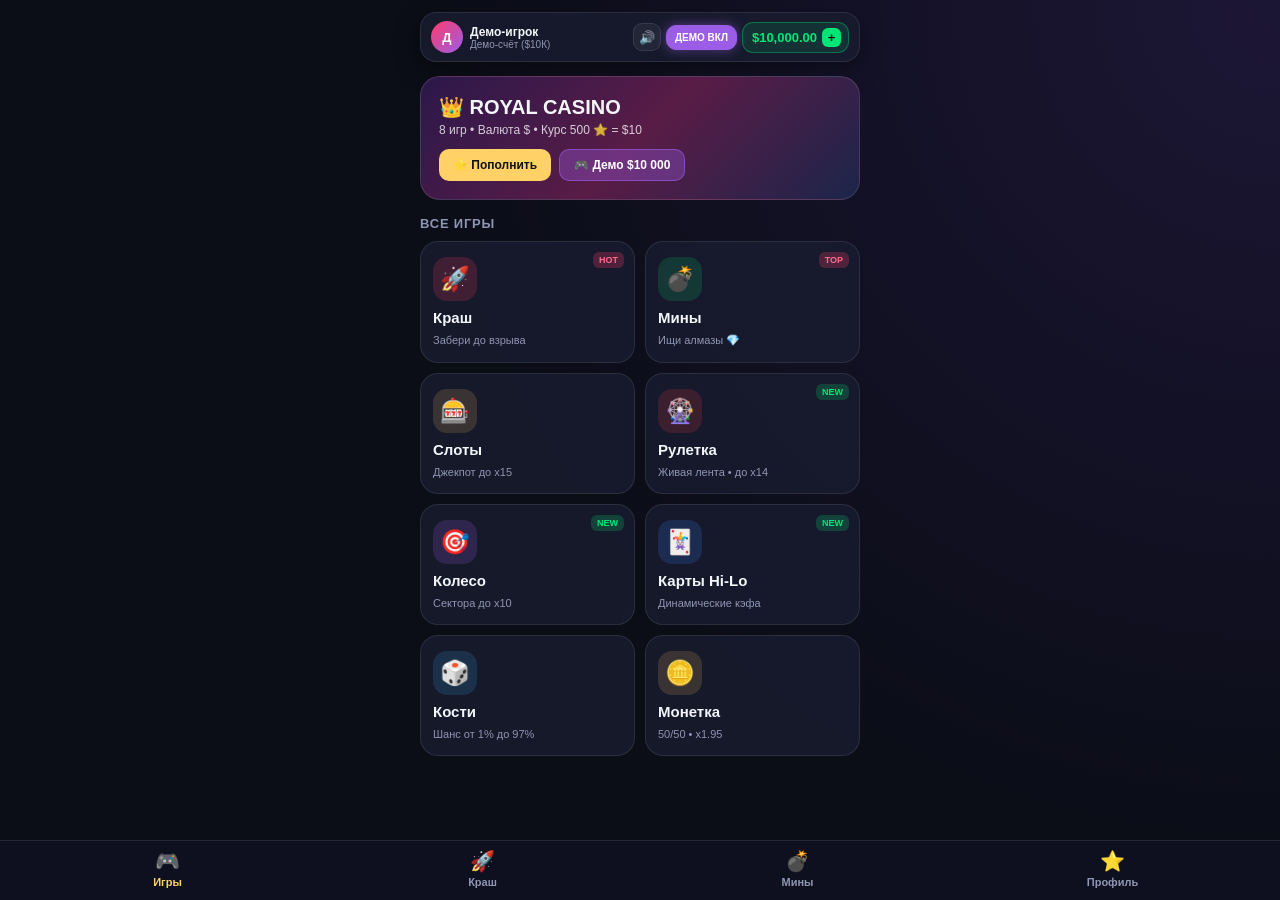
==== static/index.html @ b456c731 "Update index.html" ====
<!DOCTYPE html>
<html lang="ru">
<head>
  <meta charset="UTF-8">
  <meta name="viewport" content="width=device-width, initial-scale=1.0, maximum-scale=1.0, user-scalable=no">
  <title>ROYAL CASINO • Telegram Mini App</title>
  <script src="https://telegram.org/js/telegram-web-app.js"></script>
  <style>
    :root {
      --bg: #0b0d17;
      --bg-grad: radial-gradient(circle at top right, #1c1635 0%, #0b0d17 55%);
      --card: rgba(24, 28, 46, 0.88);
      --card-border: rgba(255, 255, 255, 0.09);
      --text: #f4f6fb;
      --hint: #8f96b3;
      --accent: #ff3b6b;
      --accent-glow: rgba(255, 59, 107, 0.35);
      --gold: #ffd166;
      --green: #00e676;
      --blue: #3b82f6;
      --purple: #9b5de5;
    }

    * { box-sizing: border-box; margin: 0; padding: 0; font-family: -apple-system, BlinkMacSystemFont, 'SF Pro Display', 'Segoe UI', Roboto, sans-serif; -webkit-tap-highlight-color: transparent; }

    body {
      background: var(--bg);
      background-image: var(--bg-grad);
      color: var(--text);
      min-height: 100vh;
      padding: 12px 12px 88px;
      user-select: none;
      overflow-x: hidden;
    }

    /* Header */
    .header {
      display: flex;
      justify-content: space-between;
      align-items: center;
      gap: 6px;
      background: var(--card);
      backdrop-filter: blur(14px);
      border: 1px solid var(--card-border);
      padding: 8px 10px;
      border-radius: 16px;
      margin-bottom: 14px;
      box-shadow: 0 8px 24px rgba(0, 0, 0, 0.35);
      max-width: 440px;
      margin-left: auto;
      margin-right: auto;
    }
    .user-box { display: flex; align-items: center; gap: 7px; min-width: 0; cursor: pointer; flex: 1; }
    .avatar {
      width: 32px; height: 32px; border-radius: 50%; flex-shrink: 0;
      background: linear-gradient(135deg, var(--accent), var(--purple));
      display: flex; align-items: center; justify-content: center;
      font-weight: 800; font-size: 13px; color: #fff;
    }
    .user-meta { min-width: 0; }
    .user-name { font-size: 12px; font-weight: 700; white-space: nowrap; overflow: hidden; text-overflow: ellipsis; }
    .user-sub { font-size: 10px; color: var(--hint); white-space: nowrap; }
    .header-right { display: flex; align-items: center; gap: 5px; flex-shrink: 0; }

    .icon-btn {
      background: rgba(255,255,255,0.06);
      border: 1px solid var(--card-border);
      color: var(--text);
      width: 28px; height: 28px;
      border-radius: 9px;
      font-size: 13px;
      cursor: pointer;
      display: flex; align-items: center; justify-content: center;
    }
    .demo-toggle {
      background: rgba(155, 93, 229, 0.2);
      border: 1px solid var(--purple);
      color: #d8b4fe;
      padding: 6px 8px;
      border-radius: 10px;
      font-size: 10px;
      font-weight: 800;
      cursor: pointer;
      white-space: nowrap;
    }
    .demo-toggle.active {
      background: var(--purple);
      color: #fff;
      box-shadow: 0 0 12px rgba(155, 93, 229, 0.5);
    }

    .balance-pill {
      display: flex; align-items: center; gap: 5px;
      background: rgba(0, 230, 118, 0.12);
      border: 1px solid rgba(0, 230, 118, 0.35);
      padding: 5px 7px 5px 9px;
      border-radius: 11px;
      cursor: pointer;
      white-space: nowrap;
    }
    .balance-val { font-size: 13px; font-weight: 800; color: var(--green); }
    .plus-btn {
      width: 19px; height: 19px; border-radius: 6px;
      background: var(--green); color: #051b0e;
      display: flex; align-items: center; justify-content: center;
      font-weight: 900; font-size: 13px;
    }

    /* Views */
    .view { display: none; animation: fadeIn 0.22s ease; max-width: 440px; margin: 0 auto; }
    .view.active { display: block; }
    @keyframes fadeIn { from { opacity: 0; transform: translateY(6px); } to { opacity: 1; transform: translateY(0); } }

    /* Lobby Banner */
    .hero {
      background: linear-gradient(135deg, #2b184a 0%, #591c47 50%, #1c254a 100%);
      border: 1px solid rgba(255,255,255,0.12);
      border-radius: 20px;
      padding: 18px;
      margin-bottom: 16px;
      position: relative;
      overflow: hidden;
    }
    .hero h1 { font-size: 20px; font-weight: 800; margin-bottom: 4px; }
    .hero p { font-size: 12px; color: rgba(255,255,255,0.78); margin-bottom: 12px; }
    .hero-actions { display: flex; gap: 8px; }
    .hero-btn {
      display: inline-block; background: var(--gold); color: #111;
      font-weight: 800; font-size: 12px; padding: 8px 14px;
      border-radius: 10px; border: none; cursor: pointer;
    }
    .hero-btn.secondary {
      background: rgba(155, 93, 229, 0.35);
      color: #fff;
      border: 1px solid rgba(155, 93, 229, 0.6);
    }

    /* Lobby Grid */
    .section-title { font-size: 13px; font-weight: 700; color: var(--hint); text-transform: uppercase; letter-spacing: 0.8px; margin-bottom: 10px; }
    .games-grid { display: grid; grid-template-columns: 1fr 1fr; gap: 10px; }
    .game-card {
      background: var(--card);
      border: 1px solid var(--card-border);
      border-radius: 18px;
      padding: 15px 12px;
      display: flex; flex-direction: column; align-items: flex-start; gap: 8px;
      cursor: pointer;
      transition: transform 0.12s ease, border-color 0.15s;
      position: relative; overflow: hidden;
    }
    .game-card:active { transform: scale(0.96); }
    .game-card-icon {
      width: 44px; height: 44px; border-radius: 14px;
      display: flex; align-items: center; justify-content: center;
      font-size: 24px;
    }
    .game-card-name { font-size: 15px; font-weight: 700; }
    .game-card-tag { font-size: 11px; color: var(--hint); }
    .badge {
      position: absolute; top: 10px; right: 10px;
      font-size: 9px; font-weight: 800; padding: 3px 6px;
      border-radius: 6px; text-transform: uppercase;
    }
    .badge.hot { background: rgba(255, 59, 107, 0.25); color: #ff6b8b; }
    .badge.new { background: rgba(0, 230, 118, 0.2); color: var(--green); }

    /* Game Container */
    .back-bar { display: flex; align-items: center; justify-content: space-between; margin-bottom: 12px; }
    .back-btn {
      background: var(--card); border: 1px solid var(--card-border);
      color: var(--text); padding: 8px 14px; border-radius: 12px;
      font-size: 13px; font-weight: 600; cursor: pointer;
    }
    .game-box {
      background: var(--card);
      backdrop-filter: blur(14px);
      border: 1px solid var(--card-border);
      border-radius: 22px;
      padding: 18px;
      display: flex; flex-direction: column; gap: 14px;
    }
    .game-title { font-size: 18px; font-weight: 800; text-align: center; }
    .status { text-align: center; min-height: 20px; font-size: 13px; font-weight: 600; color: var(--hint); }
    .status.win { color: var(--green); }
    .status.lose { color: #ff5c77; }

    /* Controls */
    .bet-row { display: flex; gap: 6px; }
    .bet-input {
      flex: 1; background: rgba(11, 13, 23, 0.85);
      border: 1px solid var(--card-border); color: var(--text);
      padding: 12px; border-radius: 12px; font-size: 16px; font-weight: 700;
      width: 100%; outline: none;
    }
    .bet-input:focus { border-color: var(--accent); }
    .quick-btn {
      background: rgba(255,255,255,0.06); border: 1px solid var(--card-border);
      color: var(--text); padding: 0 11px; border-radius: 12px;
      font-weight: 700; font-size: 12px; cursor: pointer;
    }
    .action-btn {
      width: 100%; padding: 15px; border: none; border-radius: 14px;
      background: linear-gradient(135deg, var(--accent), #ff1e56);
      color: #fff; font-size: 15px; font-weight: 800; letter-spacing: 0.4px;
      cursor: pointer; box-shadow: 0 6px 20px var(--accent-glow);
      transition: transform 0.1s;
    }
    .action-btn:active { transform: scale(0.98); }
    .action-btn.green { background: linear-gradient(135deg, #00e676, #00b85c); color: #051b0e; box-shadow: 0 6px 20px rgba(0,230,118,0.3); }
    .action-btn.purple { background: linear-gradient(135deg, var(--purple), #6d28d9); box-shadow: 0 6px 20px rgba(155,93,229,0.35); }
    .action-btn:disabled { opacity: 0.45; cursor: not-allowed; box-shadow: none; }

    .toggle-row { display: flex; gap: 8px; }
    .toggle-btn {
      flex: 1; padding: 11px 6px; border-radius: 12px;
      border: 1px solid var(--card-border); background: rgba(11,13,23,0.7);
      color: var(--text); font-weight: 700; font-size: 12px; cursor: pointer;
      display: flex; flex-direction: column; align-items: center; gap: 2px;
    }
    .toggle-btn small { font-size: 10px; color: var(--hint); font-weight: 600; }
    .toggle-btn.active { border-color: var(--accent); background: rgba(255, 59, 107, 0.22); }
    .toggle-btn:disabled { opacity: 0.35; cursor: not-allowed; }

    /* History Pills */
    .history-bar {
      display: flex; gap: 6px; overflow-x: auto; padding-bottom: 2px;
      scrollbar-width: none;
    }
    .history-bar::-webkit-scrollbar { display: none; }
    .h-pill {
      font-size: 11px; font-weight: 800; padding: 4px 8px; border-radius: 8px;
      white-space: nowrap; flex-shrink: 0;
    }
    .h-pill.low { background: rgba(255, 59, 107, 0.2); color: #ff6b8b; }
    .h-pill.mid { background: rgba(59, 130, 246, 0.2); color: #60a5fa; }
    .h-pill.high { background: rgba(0, 230, 118, 0.2); color: var(--green); }

    /* Slots */
    .reels { display: flex; justify-content: center; gap: 10px; padding: 10px 0; }
    .reel {
      width: 86px; height: 86px; background: rgba(11,13,23,0.92);
      border-radius: 16px; border: 2px solid rgba(255,255,255,0.08);
      display: flex; align-items: center; justify-content: center; font-size: 44px;
      box-shadow: inset 0 4px 12px rgba(0,0,0,0.6);
      transition: transform 0.15s, border-color 0.2s, box-shadow 0.2s;
    }
    .reel.win-glow {
      border-color: var(--gold);
      box-shadow: 0 0 22px rgba(255, 209, 102, 0.45), inset 0 0 10px rgba(255, 209, 102, 0.2);
      transform: scale(1.06);
    }
    .paytable {
      display: flex; justify-content: space-around; font-size: 11px; color: var(--hint);
      background: rgba(11,13,23,0.6); padding: 8px; border-radius: 10px;
    }

    /* Mines */
    .mines-grid { display: grid; grid-template-columns: repeat(5, 1fr); gap: 6px; }
    .mine-cell {
      aspect-ratio: 1; background: rgba(11,13,23,0.85);
      border: 1px solid rgba(255,255,255,0.08); border-radius: 11px;
      font-size: 20px; display: flex; align-items: center; justify-content: center;
      cursor: pointer; transition: transform 0.14s, background 0.2s;
    }
    .mine-cell:active { transform: scale(0.9); }
    .mine-cell.safe { background: rgba(0, 230, 118, 0.2); border-color: var(--green); animation: pop 0.2s ease; }
    .mine-cell.boom { background: rgba(255, 59, 107, 0.35); border-color: var(--accent); animation: pop 0.2s ease; }
    @keyframes pop { 0% { transform: scale(0.7); } 70% { transform: scale(1.08); } 100% { transform: scale(1); } }
    .mines-row { display: flex; justify-content: space-between; align-items: center; font-size: 13px; color: var(--hint); }
    .mines-row select {
      background: rgba(11,13,23,0.9); color: var(--text);
      border: 1px solid var(--card-border); padding: 8px 12px; border-radius: 10px; font-weight: 700;
    }
    .mines-stats {
      display: flex; justify-content: space-between; font-size: 12px;
      background: rgba(11,13,23,0.65); padding: 8px 12px; border-radius: 10px; color: var(--hint);
    }
    .mines-stats b { color: var(--gold); }

    /* Dice */
    .dice-result { font-size: 52px; font-weight: 900; text-align: center; letter-spacing: -1px; }
    .dice-track {
      position: relative; height: 14px; border-radius: 99px; overflow: hidden;
      background: rgba(255, 59, 107, 0.35); border: 1px solid var(--card-border);
    }
    .dice-zone { position: absolute; top: 0; bottom: 0; background: var(--green); transition: all 0.1s; }
    .dice-marker {
      position: absolute; top: -2px; width: 4px; height: 18px; background: #fff;
      box-shadow: 0 0 8px #fff; display: none; transform: translateX(-50%);
    }
    .dice-info { display: flex; justify-content: space-between; font-size: 12px; color: var(--hint); }
    input[type="range"] { width: 100%; accent-color: var(--accent); }

    /* Coinflip */
    .coin-stage { perspective: 600px; padding: 10px 0; display: flex; flex-direction: column; align-items: center; gap: 6px; }
    .coin {
      width: 96px; height: 96px; border-radius: 50%;
      background: linear-gradient(135deg, #ffe28a, #d99b00);
      display: flex; align-items: center; justify-content: center;
      font-size: 46px; box-shadow: 0 0 28px rgba(255, 209, 102, 0.35);
      transition: transform 0.65s cubic-bezier(0.2, 0.8, 0.2, 1);
    }
    .coin.flip { transform: rotateY(1080deg); }
    .streak-badge { font-size: 11px; font-weight: 700; color: var(--gold); min-height: 16px; }

    /* Crash */
    .crash-screen {
      height: 155px; background: rgba(11,13,23,0.92);
      border-radius: 16px; border: 1px solid var(--card-border);
      display: flex; flex-direction: column; align-items: center; justify-content: center;
      position: relative; overflow: hidden;
    }
    .crash-progress {
      position: absolute; bottom: 0; left: 0; height: 4px; width: 0%;
      background: linear-gradient(90deg, var(--blue), var(--green));
      transition: width 0.08s linear;
    }
    .crash-mult { font-size: 46px; font-weight: 900; color: var(--text); z-index: 2; }
    .crash-mult.flying { color: var(--green); text-shadow: 0 0 20px rgba(0,230,118,0.35); }
    .crash-mult.crashed { color: var(--accent); text-shadow: 0 0 20px rgba(255,59,107,0.4); }
    .rocket { font-size: 32px; transition: transform 0.1s; margin-bottom: 4px; z-index: 2; }

    /* Roulette (Animated Tape) */
    .roulette-viewport {
      position: relative; overflow: hidden; height: 64px;
      background: rgba(11,13,23,0.92); border-radius: 14px;
      border: 1px solid var(--card-border);
      display: flex; align-items: center;
    }
    .roulette-pointer {
      position: absolute; top: 0; bottom: 0; left: 50%; width: 3px;
      background: var(--gold); z-index: 5; transform: translateX(-50%);
      box-shadow: 0 0 10px var(--gold);
    }
    .roulette-track {
      display: flex; gap: 6px; padding-left: 50%;
      will-change: transform;
    }
    .r-cell {
      width: 48px; height: 48px; border-radius: 10px; flex-shrink: 0;
      display: flex; align-items: center; justify-content: center;
      font-weight: 800; font-size: 16px; color: #fff;
    }
    .r-red { background: #e63946; }
    .r-black { background: #262a3b; border: 1px solid rgba(255,255,255,0.15); }
    .r-green { background: #00b85c; }

    /* Wheel */
    .wheel-wrap { display: flex; flex-direction: column; align-items: center; gap: 6px; padding: 6px 0; }
    .wheel-pointer { font-size: 22px; color: var(--gold); line-height: 1; }
    .wheel-circle {
      width: 166px; height: 166px; border-radius: 50%;
      border: 4px solid var(--gold);
      background: conic-gradient(
        #262a3b 0deg 60deg,
        #3b82f6 60deg 120deg,
        #9b5de5 120deg 180deg,
        #262a3b 180deg 240deg,
        #00b85c 240deg 300deg,
        #ff3b6b 300deg 360deg
      );
      display: flex; align-items: center; justify-content: center;
      transition: transform 2.6s cubic-bezier(0.12, 0.85, 0.2, 1);
      box-shadow: 0 0 28px rgba(155, 93, 229, 0.35);
      position: relative;
    }
    .wheel-center {
      width: 62px; height: 62px; border-radius: 50%;
      background: var(--bg); border: 2px solid var(--gold);
      display: flex; align-items: center; justify-content: center;
      font-weight: 900; font-size: 16px; color: var(--gold); z-index: 2;
    }
    .wheel-legend {
      display: flex; flex-wrap: wrap; justify-content: center; gap: 6px; font-size: 11px;
    }
    .w-tag { padding: 3px 7px; border-radius: 6px; font-weight: 700; color: #fff; }

    /* Hi-Lo Cards */
    .card-stage { display: flex; justify-content: center; gap: 16px; padding: 8px 0; }
    .playing-card {
      width: 86px; height: 118px; border-radius: 14px;
      background: #fff; color: #111;
      display: flex; flex-direction: column; align-items: center; justify-content: center;
      font-size: 32px; font-weight: 900;
      box-shadow: 0 8px 20px rgba(0,0,0,0.45);
      transition: transform 0.25s ease;
    }
    .playing-card.red { color: #e63946; }
    .playing-card.back {
      background: linear-gradient(135deg, #2b184a, #ff3b6b);
      color: #fff; border: 2px solid rgba(255,255,255,0.25);
    }

    /* Profile & Stars */
    .profile-stats { display: grid; grid-template-columns: 1fr 1fr; gap: 8px; }
    .stat-card {
      background: rgba(11,13,23,0.8); padding: 12px; border-radius: 14px;
      border: 1px solid var(--card-border); text-align: center;
    }
    .stat-lbl { font-size: 11px; color: var(--hint); }
    .stat-val { font-size: 17px; font-weight: 800; margin-top: 4px; }
    .stars-grid { display: grid; grid-template-columns: 1fr 1fr; gap: 8px; }
    .star-btn {
      background: linear-gradient(135deg, rgba(255,209,102,0.14), rgba(155,93,229,0.14));
      border: 1px solid rgba(255, 209, 102, 0.35);
      border-radius: 14px; padding: 14px 8px;
      color: var(--text); cursor: pointer;
      display: flex; flex-direction: column; align-items: center; gap: 4px;
    }
    .star-btn:active { transform: scale(0.96); }
    .star-btn strong { color: var(--gold); font-size: 16px; }
    .star-btn span { font-size: 12px; color: var(--green); font-weight: 700; }

    
    /* Withdrawals */
    .wd-box {
      display: flex; flex-direction: column; gap: 8px;
      background: rgba(11,13,23,0.55); padding: 12px; border-radius: 14px;
      border: 1px solid var(--card-border);
    }
    .wd-list { display: flex; flex-direction: column; gap: 6px; margin-top: 4px; }
    .wd-item {
      display: flex; justify-content: space-between; align-items: center;
      background: rgba(11,13,23,0.8); padding: 8px 10px; border-radius: 10px;
      font-size: 12px; border: 1px solid var(--card-border);
    }
    .wd-badge { font-size: 10px; font-weight: 800; padding: 3px 7px; border-radius: 6px; }
    .wd-badge.pending { background: rgba(255, 209, 102, 0.2); color: var(--gold); }
    .wd-badge.approved { background: rgba(0, 230, 118, 0.2); color: var(--green); }
    .wd-badge.rejected { background: rgba(255, 59, 107, 0.2); color: #ff6b8b; }

    
    /* Admin Panel */
    .admin-box {
      display: none;
      flex-direction: column;
      gap: 10px;
      background: linear-gradient(180deg, rgba(155, 93, 229, 0.14), rgba(11, 13, 23, 0.75));
      padding: 14px;
      border-radius: 16px;
      border: 1px solid rgba(155, 93, 229, 0.45);
      margin-top: 8px;
    }
    .admin-box.visible { display: flex; }
    .admin-stats { display: grid; grid-template-columns: 1fr 1fr; gap: 6px; }
    .admin-stat {
      background: rgba(11, 13, 23, 0.85);
      padding: 8px;
      border-radius: 10px;
      text-align: center;
      border: 1px solid var(--card-border);
    }
    .admin-stat span { display: block; font-size: 10px; color: var(--hint); }
    .admin-stat b { font-size: 15px; color: var(--gold); }
    .admin-wd-card {
      background: rgba(11, 13, 23, 0.85);
      padding: 10px;
      border-radius: 12px;
      border: 1px solid var(--card-border);
      display: flex;
      flex-direction: column;
      gap: 6px;
      font-size: 12px;
    }
    .admin-wd-actions { display: flex; gap: 6px; }
    .admin-btn-sm {
      flex: 1; padding: 8px; border: none; border-radius: 9px;
      font-size: 12px; font-weight: 800; cursor: pointer;
    }
    .admin-btn-sm.ok { background: var(--green); color: #051b0e; }
    .admin-btn-sm.no { background: var(--accent); color: #fff; }
    .admin-user-row {
      display: flex; justify-content: space-between; align-items: center;
      background: rgba(11, 13, 23, 0.8); padding: 7px 10px; border-radius: 9px;
      font-size: 12px; border: 1px solid var(--card-border); cursor: pointer;
    }
    .admin-user-row:active { border-color: var(--purple); }

    /* Bottom Navigation */
    .nav {
      position: fixed; bottom: 0; left: 0; right: 0;
      background: rgba(15, 18, 32, 0.94);
      backdrop-filter: blur(16px);
      border-top: 1px solid var(--card-border);
      display: flex; padding: 8px 10px 12px; z-index: 100;
    }
    .nav-btn {
      flex: 1; background: none; border: none; color: var(--hint);
      display: flex; flex-direction: column; align-items: center; gap: 3px;
      font-size: 11px; font-weight: 700; cursor: pointer;
    }
    .nav-btn span { font-size: 20px; }
    .nav-btn.active { color: var(--gold); }
  </style>
</head>
<body>

  <!-- Top Header -->
  <div class="header">
    <div class="user-box" onclick="openView('profile')">
      <div class="avatar" id="avatarLetter">?</div>
      <div class="user-meta">
        <div class="user-name" id="username">Загрузка...</div>
        <div class="user-sub" id="userSub">VIP Игрок</div>
      </div>
    </div>
    <div class="header-right">
      <button class="icon-btn" id="soundBtn" onclick="toggleSound()" title="Звук">🔊</button>
      <button class="demo-toggle" id="demoToggleBtn" onclick="toggleDemoMode()">ДЕМО</button>
      <div class="balance-pill" onclick="openView('profile')">
        <span class="balance-val">$<span id="balance">0.00</span></span>
        <span class="plus-btn">+</span>
      </div>
    </div>
  </div>

  <!-- LOBBY -->
  <div class="view active" id="view-lobby">
    <div class="hero">
      <h1>👑 ROYAL CASINO</h1>
      <p>8 игр • Валюта $ • Курс 500 ⭐ = $10</p>
      <div class="hero-actions">
        <button class="hero-btn" onclick="openView('profile')">⭐ Пополнить</button>
        <button class="hero-btn secondary" onclick="enableDemoMode()">🎮 Демо $10 000</button>
      </div>
    </div>

    <div class="section-title">Все игры</div>
    <div class="games-grid">
      <div class="game-card" onclick="openView('crash')">
        <span class="badge hot">HOT</span>
        <div class="game-card-icon" style="background: rgba(255,59,107,0.18);">🚀</div>
        <div class="game-card-name">Краш</div>
        <div class="game-card-tag">Забери до взрыва</div>
      </div>
      <div class="game-card" onclick="openView('mines')">
        <span class="badge hot">TOP</span>
        <div class="game-card-icon" style="background: rgba(0,230,118,0.15);">💣</div>
        <div class="game-card-name">Мины</div>
        <div class="game-card-tag">Ищи алмазы 💎</div>
      </div>
      <div class="game-card" onclick="openView('slots')">
        <div class="game-card-icon" style="background: rgba(255,209,102,0.15);">🎰</div>
        <div class="game-card-name">Слоты</div>
        <div class="game-card-tag">Джекпот до x15</div>
      </div>
      <div class="game-card" onclick="openView('roulette')">
        <span class="badge new">NEW</span>
        <div class="game-card-icon" style="background: rgba(230,57,70,0.18);">🎡</div>
        <div class="game-card-name">Рулетка</div>
        <div class="game-card-tag">Живая лента • до x14</div>
      </div>
      <div class="game-card" onclick="openView('wheel')">
        <span class="badge new">NEW</span>
        <div class="game-card-icon" style="background: rgba(155,93,229,0.18);">🎯</div>
        <div class="game-card-name">Колесо</div>
        <div class="game-card-tag">Сектора до x10</div>
      </div>
      <div class="game-card" onclick="openView('hilo')">
        <span class="badge new">NEW</span>
        <div class="game-card-icon" style="background: rgba(59,130,246,0.18);">🃏</div>
        <div class="game-card-name">Карты Hi-Lo</div>
        <div class="game-card-tag">Динамические кэфа</div>
      </div>
      <div class="game-card" onclick="openView('dice')">
        <div class="game-card-icon" style="background: rgba(56,189,248,0.15);">🎲</div>
        <div class="game-card-name">Кости</div>
        <div class="game-card-tag">Шанс от 1% до 97%</div>
      </div>
      <div class="game-card" onclick="openView('coinflip')">
        <div class="game-card-icon" style="background: rgba(255,209,102,0.15);">🪙</div>
        <div class="game-card-name">Монетка</div>
        <div class="game-card-tag">50/50 • x1.95</div>
      </div>
    </div>
  </div>

  <!-- 1. СЛОТЫ -->
  <div class="view" id="view-slots">
    <div class="back-bar"><button class="back-btn" onclick="openView('lobby')">← Лобби</button></div>
    <div class="game-box">
      <div class="game-title">🎰 Lucky Spin</div>
      <div class="reels">
        <div class="reel" id="reel0">🍒</div>
        <div class="reel" id="reel1">💎</div>
        <div class="reel" id="reel2">7️⃣</div>
      </div>
      <div class="paytable">
        <span>2 одинак: <b>x1.5</b></span>
        <span>3 фрукта: <b>x5</b></span>
        <span>💎💎💎: <b>x10</b></span>
        <span>7️⃣7️⃣7️⃣: <b>x15</b></span>
      </div>
      <div class="status" id="slotsStatus">Сделайте ставку и крутите барабаны</div>
      <div class="bet-row">
        <input type="number" class="bet-input" id="slotsBet" value="10" min="0.1" step="any">
        <button class="quick-btn" onclick="multBet('slotsBet', 0.5)">½</button>
        <button class="quick-btn" onclick="multBet('slotsBet', 2)">2x</button>
      </div>
      <button class="action-btn" id="slotsBtn" onclick="playSlots()">КРУТИТЬ</button>
    </div>
  </div>

  <!-- 2. МИНЫ -->
  <div class="view" id="view-mines">
    <div class="back-bar"><button class="back-btn" onclick="openView('lobby')">← Лобби</button></div>
    <div class="game-box">
      <div class="game-title">💣 Мины</div>
      <div class="mines-stats">
        <span>Текущий: <b id="minesCurMult">x1.00</b></span>
        <span>След. клетка: <b id="minesNextMult">x1.12</b></span>
      </div>
      <div class="mines-grid" id="minesGrid"></div>
      <div class="status" id="minesStatus">Выберите ставку и число мин</div>
      <div class="mines-row">
        <span>Количество мин:</span>
        <select id="minesCount" onchange="updateMinesPreview()">
          <option value="3" selected>3 мины</option>
          <option value="5">5 мин</option>
          <option value="10">10 мин</option>
          <option value="15">15 мин</option>
        </select>
      </div>
      <div class="bet-row">
        <input type="number" class="bet-input" id="minesBet" value="10" min="0.1" step="any">
        <button class="quick-btn" onclick="multBet('minesBet', 0.5)">½</button>
        <button class="quick-btn" onclick="multBet('minesBet', 2)">2x</button>
      </div>
      <button class="action-btn" id="minesStartBtn" onclick="startMines()">ИГРАТЬ</button>
      <button class="action-btn green" id="minesCashoutBtn" style="display:none;" onclick="cashoutMines()">ЗАБРАТЬ</button>
    </div>
  </div>

  <!-- 3. КОСТИ -->
  <div class="view" id="view-dice">
    <div class="back-bar"><button class="back-btn" onclick="openView('lobby')">← Лобби</button></div>
    <div class="game-box">
      <div class="game-title">🎲 Кости (1–100)</div>
      <div class="dice-result" id="diceResult">—</div>
      <div class="dice-track">
        <div class="dice-zone" id="diceZone"></div>
        <div class="dice-marker" id="diceMarker"></div>
      </div>
      <div class="status" id="diceStatus">Угадайте диапазон числа</div>
      <div class="dice-info">
        <span>Цель: <b id="diceTargetVal">50</b></span>
        <span>Шанс: <b id="diceChance">49%</b></span>
        <span>Множитель: <b id="diceMult">x2.00</b></span>
      </div>
      <input type="range" id="diceRange" min="2" max="98" value="50" oninput="updateDiceInfo()">
      <div class="toggle-row">
        <button class="toggle-btn active" id="diceUnderBtn" onclick="setDiceDir('under')">Меньше</button>
        <button class="toggle-btn" id="diceOverBtn" onclick="setDiceDir('over')">Больше</button>
      </div>
      <div class="bet-row">
        <input type="number" class="bet-input" id="diceBet" value="10" min="0.1" step="any">
        <button class="quick-btn" onclick="multBet('diceBet', 0.5)">½</button>
        <button class="quick-btn" onclick="multBet('diceBet', 2)">2x</button>
      </div>
      <button class="action-btn" id="diceBtn" onclick="playDice()">БРОСИТЬ</button>
    </div>
  </div>

  <!-- 4. МОНЕТКА -->
  <div class="view" id="view-coinflip">
    <div class="back-bar"><button class="back-btn" onclick="openView('lobby')">← Лобби</button></div>
    <div class="game-box">
      <div class="game-title">🪙 Орёл и Решка</div>
      <div class="coin-stage">
        <div class="coin" id="coinIcon">🦅</div>
        <div class="streak-badge" id="coinStreak"></div>
      </div>
      <div class="status" id="coinStatus">Множитель x1.95</div>
      <div class="toggle-row">
        <button class="toggle-btn active" id="coinHeadsBtn" onclick="setCoinChoice('heads')">🦅 Орёл</button>
        <button class="toggle-btn" id="coinTailsBtn" onclick="setCoinChoice('tails')">👑 Решка</button>
      </div>
      <div class="bet-row">
        <input type="number" class="bet-input" id="coinBet" value="10" min="0.1" step="any">
        <button class="quick-btn" onclick="multBet('coinBet', 0.5)">½</button>
        <button class="quick-btn" onclick="multBet('coinBet', 2)">2x</button>
      </div>
      <button class="action-btn" id="coinBtn" onclick="playCoinflip()">ПОДБРОСИТЬ</button>
    </div>
  </div>

  <!-- 5. КРАШ (РАКЕТА) -->
  <div class="view" id="view-crash">
    <div class="back-bar"><button class="back-btn" onclick="openView('lobby')">← Лобби</button></div>
    <div class="game-box">
      <div class="game-title">🚀 Краш (Ракета)</div>
      <div class="history-bar" id="crashHistory"></div>
      <div class="crash-screen">
        <div class="rocket" id="crashRocket">🚀</div>
        <div class="crash-mult" id="crashMult">1.00x</div>
        <div class="crash-progress" id="crashProgress"></div>
      </div>
      <div class="status" id="crashStatus">Укажите авто-вывод и запускайте ракету</div>
      <div class="mines-row">
        <span>Авто-вывод (множитель):</span>
        <input type="number" class="bet-input" id="crashTarget" value="2.0" step="0.1" min="1.1" style="width:110px; padding:8px; text-align:center;">
      </div>
      <div class="bet-row">
        <input type="number" class="bet-input" id="crashBet" value="10" min="0.1" step="any">
        <button class="quick-btn" onclick="multBet('crashBet', 0.5)">½</button>
        <button class="quick-btn" onclick="multBet('crashBet', 2)">2x</button>
      </div>
      <button class="action-btn" id="crashBtn" onclick="playCrash()">ЗАПУСТИТЬ 🚀</button>
    </div>
  </div>

  <!-- 6. РУЛЕТКА -->
  <div class="view" id="view-roulette">
    <div class="back-bar"><button class="back-btn" onclick="openView('lobby')">← Лобби</button></div>
    <div class="game-box">
      <div class="game-title">🎡 Рулетка</div>
      <div class="roulette-viewport">
        <div class="roulette-pointer"></div>
        <div class="roulette-track" id="rouletteTrack"></div>
      </div>
      <div class="status" id="rouletteStatus">Красное/Чёрное = x2 • Зелёное (0) = x14</div>
      <div class="toggle-row">
        <button class="toggle-btn active" id="rBtnRed" onclick="setRouletteColor('red')">🔴 Красное<small>x2</small></button>
        <button class="toggle-btn" id="rBtnGreen" onclick="setRouletteColor('green')">🟢 Зеро<small>x14</small></button>
        <button class="toggle-btn" id="rBtnBlack" onclick="setRouletteColor('black')">⚫ Чёрное<small>x2</small></button>
      </div>
      <div class="bet-row">
        <input type="number" class="bet-input" id="rouletteBet" value="10" min="0.1" step="any">
        <button class="quick-btn" onclick="multBet('rouletteBet', 0.5)">½</button>
        <button class="quick-btn" onclick="multBet('rouletteBet', 2)">2x</button>
      </div>
      <button class="action-btn" id="rouletteBtn" onclick="playRoulette()">КРУТИТЬ</button>
    </div>
  </div>

  <!-- 7. КОЛЕСО ФОРТУНЫ -->
  <div class="view" id="view-wheel">
    <div class="back-bar"><button class="back-btn" onclick="openView('lobby')">← Лобби</button></div>
    <div class="game-box">
      <div class="game-title">🎯 Колесо Фортуны</div>
      <div class="wheel-wrap">
        <div class="wheel-pointer">▼</div>
        <div class="wheel-circle" id="wheelCircle">
          <div class="wheel-center" id="wheelCenter">SPIN</div>
        </div>
      </div>
      <div class="wheel-legend">
        <span class="w-tag" style="background:#262a3b">x0</span>
        <span class="w-tag" style="background:#3b82f6">x0.5</span>
        <span class="w-tag" style="background:#9b5de5">x1.5</span>
        <span class="w-tag" style="background:#00b85c">x2</span>
        <span class="w-tag" style="background:#ff3b6b">x5 / x10</span>
      </div>
      <div class="status" id="wheelStatus">Испытайте удачу на колесе</div>
      <div class="bet-row">
        <input type="number" class="bet-input" id="wheelBet" value="10" min="0.1" step="any">
        <button class="quick-btn" onclick="multBet('wheelBet', 0.5)">½</button>
        <button class="quick-btn" onclick="multBet('wheelBet', 2)">2x</button>
      </div>
      <button class="action-btn" id="wheelBtn" onclick="playWheel()">КРУТИТЬ КОЛЕСО</button>
    </div>
  </div>

  <!-- 8. КАРТЫ HI-LO -->
  <div class="view" id="view-hilo">
    <div class="back-bar"><button class="back-btn" onclick="openView('lobby')">← Лобби</button></div>
    <div class="game-box">
      <div class="game-title">🃏 Карты Hi-Lo</div>
      <div class="card-stage">
        <div class="playing-card" id="hiloCurrent">7♠</div>
        <div class="playing-card back" id="hiloNext">?</div>
      </div>
      <div class="status" id="hiloStatus">Угадайте, будет ли следующая карта выше или ниже</div>
      <div class="toggle-row">
        <button class="toggle-btn active" id="hiloHighBtn" onclick="setHiloGuess('high')">⬆️ Выше<small id="hiloHighMult">x1.79</small></button>
        <button class="toggle-btn" id="hiloLowBtn" onclick="setHiloGuess('low')">⬇️ Ниже<small id="hiloLowMult">x2.50</small></button>
      </div>
      <div class="bet-row">
        <input type="number" class="bet-input" id="hiloBet" value="10" min="0.1" step="any">
        <button class="quick-btn" onclick="multBet('hiloBet', 0.5)">½</button>
        <button class="quick-btn" onclick="multBet('hiloBet', 2)">2x</button>
      </div>
      <button class="action-btn" id="hiloBtn" onclick="playHilo()">ОТКРЫТЬ КАРТУ</button>
    </div>
  </div>

  <!-- ПРОФИЛЬ И TELEGRAM STARS -->
  <div class="view" id="view-profile">
    <div class="game-box">
      <div class="game-title">👤 Профиль</div>
      <div class="profile-stats">
        <div class="stat-card">
          <div class="stat-lbl">Telegram ID</div>
          <div class="stat-val" id="profId">—</div>
        </div>
        <div class="stat-card">
          <div class="stat-lbl">Баланс</div>
          <div class="stat-val" style="color: var(--green);" id="profBalance">$0.00</div>
        </div>
        <div class="stat-card">
          <div class="stat-lbl">Сыграно игр</div>
          <div class="stat-val" id="profGames">0</div>
        </div>
        <div class="stat-card">
          <div class="stat-lbl">Всего выиграно</div>
          <div class="stat-val" style="color: var(--gold);" id="profWon">$0.00</div>
        </div>
      </div>

      <button class="action-btn purple" id="demoResetBtn" style="display:none;" onclick="resetDemoBalance()">🔄 Сбросить демо до $10 000</button>

      <div class="game-title" style="font-size:16px; margin-top:4px;">⭐ Пополнить через Telegram Stars</div>
      <div class="status" id="starsStatus">Курс: 500 ⭐ = $10</div>
      <div class="stars-grid">
        <button class="star-btn" onclick="buyStars(50)"><strong>50 ⭐</strong><span>+$1.00</span></button>
        <button class="star-btn" onclick="buyStars(250)"><strong>250 ⭐</strong><span>+$5.00</span></button>
        <button class="star-btn" onclick="buyStars(500)"><strong>500 ⭐</strong><span>+$10.00</span></button>
        <button class="star-btn" onclick="buyStars(2500)"><strong>2500 ⭐</strong><span>+$50.00</span></button>
      </div>
      <div class="game-title" style="font-size:16px; margin-top:8px;">💸 Вывести средства</div>
      <div class="wd-box">
        <input type="number" class="bet-input" id="wdAmount" placeholder="Сумма в $ (мин. $1)" min="1" step="any">
        <input type="text" class="bet-input" id="wdDetails" placeholder="Реквизиты (TON, USDT TRC20, карта...)" maxlength="200">
        <button class="action-btn green" id="wdBtn" onclick="requestWithdraw()">💸 ВЫВЕСТИ</button>
        <div class="status" id="wdStatus">Заявки обрабатываются администратором</div>
        <div class="wd-list" id="wdHistory"></div>
      </div>
      <!-- АДМИН-ПАНЕЛЬ (видна только ADMIN_ID) -->
      <div class="admin-box" id="adminPanel">
        <div class="game-title" style="font-size:16px; color:#d8b4fe;">🛡️ Админ-панель</div>
        <div class="admin-stats">
          <div class="admin-stat"><span>Игроков</span><b id="admUsersCount">0</b></div>
          <div class="admin-stat"><span>Общий баланс</span><b id="admTotalBal">$0.00</b></div>
          <div class="admin-stat"><span>Всего игр</span><b id="admTotalGames">0</b></div>
          <div class="admin-stat"><span>Заявок на вывод</span><b id="admPendingWd">0</b></div>
        </div>

        <div style="font-size:12px; font-weight:700; color:var(--hint); margin-top:4px;">💳 Управление балансом</div>
        <input type="number" class="bet-input" id="admTargetId" placeholder="Telegram ID игрока">
        <input type="number" class="bet-input" id="admAmount" placeholder="Сумма в $" step="any">
        <div class="toggle-row">
          <button class="admin-btn-sm ok" onclick="adminBalanceAction('add')">+ Начислить</button>
          <button class="admin-btn-sm no" onclick="adminBalanceAction('sub')">− Списать</button>
          <button class="admin-btn-sm" style="background:var(--blue); color:#fff;" onclick="adminBalanceAction('set')">= Задать</button>
        </div>
        <div class="status" id="admStatus">Нажмите на игрока ниже, чтобы подставить ID</div>

        <div style="font-size:12px; font-weight:700; color:var(--hint); margin-top:4px;">💸 Заявки на вывод (ожидают)</div>
        <div class="wd-list" id="admWdList"></div>

        <div style="font-size:12px; font-weight:700; color:var(--hint); margin-top:4px;">👥 Игроки (нажми для выбора)</div>
        <div class="wd-list" id="admUsersList"></div>

        <button class="action-btn purple" style="padding:10px; font-size:13px;" onclick="loadAdminPanel()">🔄 Обновить данные</button>
      </div>


    </div>
  </div>

  <!-- Нижняя панель -->
  <div class="nav">
    <button class="nav-btn active" id="nav-lobby" onclick="openView('lobby')"><span>🎮</span>Игры</button>
    <button class="nav-btn" id="nav-crash" onclick="openView('crash')"><span>🚀</span>Краш</button>
    <button class="nav-btn" id="nav-mines" onclick="openView('mines')"><span>💣</span>Мины</button>
    <button class="nav-btn" id="nav-profile" onclick="openView('profile')"><span>⭐</span>Профиль</button>
  </div>

  <script>
    // ДЛЯ GITHUB PAGES: вставьте сюда ссылку вашего бэкенда без слэша в конце
    // Например: const API_URL = "https://your-backend.onrender.com";
    const API_URL = "https://casino-backend-gu9d.onrender.com";

    const tg = window.Telegram?.WebApp;
    if (tg) { tg.ready(); tg.expand(); }

    // --- ЗВУКОВЫЕ ЭФФЕКТЫ (Web Audio API) ---
    let soundEnabled = true;
    let audioCtx = null;
    function playTone(freq, duration = 0.09, type = 'sine', vol = 0.08) {
      if (!soundEnabled) return;
      try {
        if (!audioCtx) audioCtx = new (window.AudioContext || window.webkitAudioContext)();
        const osc = audioCtx.createOscillator();
        const gain = audioCtx.createGain();
        osc.type = type;
        osc.frequency.setValueAtTime(freq, audioCtx.currentTime);
        gain.gain.setValueAtTime(vol, audioCtx.currentTime);
        gain.gain.exponentialRampToValueAtTime(0.001, audioCtx.currentTime + duration);
        osc.connect(gain);
        gain.connect(audioCtx.destination);
        osc.start();
        osc.stop(audioCtx.currentTime + duration);
      } catch (e) {}
    }
    function sfxClick() { playTone(520, 0.04, 'triangle', 0.05); }
    function sfxWin() { playTone(587, 0.09, 'sine', 0.09); setTimeout(() => playTone(880, 0.16, 'sine', 0.09), 80); }
    function sfxLose() { playTone(220, 0.18, 'sawtooth', 0.06); }
    function toggleSound() {
      soundEnabled = !soundEnabled;
      document.getElementById('soundBtn').textContent = soundEnabled ? '🔊' : '🔇';
      if (soundEnabled) sfxClick();
    }

    let diceDir = 'under';
    let coinChoice = 'heads';
    let coinStreakCount = 0;
    let rouletteColor = 'red';
    let hiloGuess = 'high';
    let hiloCurrentVal = 7;
    let minesActive = false;
    let minesRevealedLocal = [];
    let wheelDeg = 0;
    let crashHistoryList = [1.84, 3.42, 1.15, 6.20, 2.05];

    // --- ДЕМО-РЕЖИМ ($10 000 С СОХРАНЕНИЕМ) ---
    let demoMode = false;
    let demoBalance = 10000.0;
    let demoGames = 0;
    let demoWon = 0.0;
    let demoMines = null;

    function loadDemoState() {
      try {
        const savedBal = parseFloat(localStorage.getItem('rc_demo_bal_usd'));
        const savedGames = parseInt(localStorage.getItem('rc_demo_games_usd'), 10);
        const savedWon = parseFloat(localStorage.getItem('rc_demo_won_usd'));
        if (Number.isFinite(savedBal) && savedBal >= 0) demoBalance = savedBal;
        if (Number.isFinite(savedGames) && savedGames >= 0) demoGames = savedGames;
        if (Number.isFinite(savedWon) && savedWon >= 0) demoWon = savedWon;
      } catch (e) {}
    }

    function saveDemoState() {
      try {
        localStorage.setItem('rc_demo_bal_usd', String(demoBalance));
        localStorage.setItem('rc_demo_games_usd', String(demoGames));
        localStorage.setItem('rc_demo_won_usd', String(demoWon));
      } catch (e) {}
    }

    loadDemoState();

    function applyDemoUI() {
      const btn = document.getElementById('demoToggleBtn');
      btn.classList.toggle('active', demoMode);
      btn.textContent = demoMode ? 'ДЕМО ВКЛ' : 'ДЕМО';
      document.getElementById('userSub').textContent = demoMode ? 'Демо-счёт ($10К)' : 'VIP Игрок';
      document.getElementById('demoResetBtn').style.display = demoMode ? 'block' : 'none';
    }

    function enableDemoMode() {
      demoMode = true;
      applyDemoUI();
      haptic('impact', 'medium');
      sfxClick();
      init();
    }

    function toggleDemoMode() {
      demoMode = !demoMode;
      applyDemoUI();
      haptic('impact', 'medium');
      sfxClick();
      init();
    }

    function resetDemoBalance() {
      demoBalance = 10000.0;
      demoMines = null;
      minesActive = false;
      minesRevealedLocal = [];
      saveDemoState();
      updateBalance(demoBalance);
      renderMinesGrid();
      updateMinesPreview();
      document.getElementById('minesStartBtn').style.display = 'block';
      document.getElementById('minesCashoutBtn').style.display = 'none';
      const st = document.getElementById('starsStatus');
      st.className = 'status win';
      st.textContent = 'Демо-баланс сброшен до $10 000.00';
      haptic('notify', 'success');
      sfxWin();
    }

    function parseNum(id) {
      const raw = String(document.getElementById(id).value || '').replace(',', '.');
      return parseFloat(raw);
    }

    function calcMinesMult(minesCount, revealedCount) {
      if (revealedCount === 0) return 1.0;
      let prob = 1.0;
      for (let i = 0; i < revealedCount; i++) {
        prob *= (25 - minesCount - i) / (25 - i);
      }
      return Math.round((0.98 / prob) * 100) / 100;
    }

    function calcHiloMults(cardVal) {
      const highCount = 14 - cardVal;
      const lowCount = cardVal - 2;
      return {
        high: highCount > 0 ? +(12.5 / highCount).toFixed(2) : 0,
        low: lowCount > 0 ? +(12.5 / lowCount).toFixed(2) : 0
      };
    }

    async function demoApi(path, body) {
      if (path === '/api/me') {
        return {
          user_id: tg?.initDataUnsafe?.user?.id || 0,
          username: tg?.initDataUnsafe?.user?.first_name || 'Демо-игрок',
          balance: demoBalance,
          games_played: demoGames,
          total_won: demoWon,
          active_mines: demoMines ? {
            bet: demoMines.bet,
            mines_count: demoMines.minesCount,
            revealed: demoMines.revealed,
            multiplier: calcMinesMult(demoMines.minesCount, demoMines.revealed.length),
            potential_win: +(demoMines.bet * calcMinesMult(demoMines.minesCount, demoMines.revealed.length)).toFixed(2)
          } : null
        };
      }

      if (path === '/api/stars/invoice') {
        throw new Error('Выключите ДЕМО-режим, чтобы пополнить реальный баланс');
      }
      if (path === '/api/withdraw') {
        throw new Error('Вывод недоступен в демо-режиме — выключите ДЕМО');
      }

      const needsBet = !['/api/play/mines/reveal', '/api/play/mines/cashout'].includes(path);
      const bet = Number(body?.bet);
      if (needsBet) {
        if (!Number.isFinite(bet) || bet <= 0) throw new Error('Введите корректную ставку (> $0)');
        if (demoBalance < bet) throw new Error('Недостаточно демо-средств! Сбросьте баланс в Профиле.');
      }

      if (path === '/api/play/slots') {
        const syms = ['🍒', '🍋', '🍇', '🔔', '💎', '7️⃣'];
        const reels = [0, 1, 2].map(() => syms[Math.floor(Math.random() * syms.length)]);
        let win = 0;
        if (reels[0] === reels[1] && reels[1] === reels[2]) {
          const mult = reels[0] === '7️⃣' ? 15 : (reels[0] === '💎' ? 10 : 5);
          win = +(bet * mult).toFixed(2);
        } else if (reels[0] === reels[1] || reels[1] === reels[2] || reels[0] === reels[2]) {
          win = +(bet * 1.5).toFixed(2);
        }
        demoBalance = +(demoBalance - bet + win).toFixed(2);
        demoGames++; demoWon = +(demoWon + win).toFixed(2);
        saveDemoState();
        return { reels, win, balance: demoBalance };
      }

      if (path === '/api/play/mines/start') {
        if (demoMines) throw new Error('Завершите текущую игру в Мины');
        const minesCount = Number(body.mines_count) || 3;
        const cells = Array.from({ length: 25 }, (_, i) => i);
        const mines = [];
        for (let i = 0; i < minesCount; i++) {
          mines.push(cells.splice(Math.floor(Math.random() * cells.length), 1)[0]);
        }
        demoBalance = +(demoBalance - bet).toFixed(2);
        demoGames++;
        demoMines = { bet, minesCount, mines, revealed: [] };
        saveDemoState();
        return { balance: demoBalance, bet, mines_count: minesCount };
      }
      if (path === '/api/play/mines/reveal') {
        if (!demoMines) throw new Error('Нет активной игры');
        if (demoMines.revealed.includes(body.cell)) throw new Error('Клетка уже открыта');
        if (demoMines.mines.includes(body.cell)) {
          const mines = demoMines.mines;
          const revealed = [...demoMines.revealed];
          demoMines = null;
          return { status: 'boom', cell: body.cell, mines, revealed, balance: demoBalance };
        }
        demoMines.revealed.push(body.cell);
        const mult = calcMinesMult(demoMines.minesCount, demoMines.revealed.length);
        const potential_win = +(demoMines.bet * mult).toFixed(2);
        if (demoMines.revealed.length === 25 - demoMines.minesCount) {
          const mines = demoMines.mines;
          const revealed = [...demoMines.revealed];
          demoBalance = +(demoBalance + potential_win).toFixed(2);
          demoWon = +(demoWon + potential_win).toFixed(2);
          demoMines = null;
          saveDemoState();
          return { status: 'win_all', cell: body.cell, multiplier: mult, win: potential_win, mines, revealed, balance: demoBalance };
        }
        return { status: 'safe', cell: body.cell, multiplier: mult, potential_win };
      }
      if (path === '/api/play/mines/cashout') {
        if (!demoMines || demoMines.revealed.length === 0) throw new Error('Откройте хотя бы одну клетку');
        const mult = calcMinesMult(demoMines.minesCount, demoMines.revealed.length);
        const win = +(demoMines.bet * mult).toFixed(2);
        const mines = demoMines.mines;
        const revealed = [...demoMines.revealed];
        demoBalance = +(demoBalance + win).toFixed(2);
        demoWon = +(demoWon + win).toFixed(2);
        demoMines = null;
        saveDemoState();
        return { win, multiplier: mult, mines, revealed, balance: demoBalance };
      }

      if (path === '/api/play/dice') {
        const roll = Math.floor(Math.random() * 100) + 1;
        const chance = body.direction === 'under' ? body.target - 1 : 100 - body.target;
        const is_win = body.direction === 'under' ? roll < body.target : roll > body.target;
        const multiplier = +(98 / chance).toFixed(2);
        const win = is_win ? +(bet * multiplier).toFixed(2) : 0;
        demoBalance = +(demoBalance - bet + win).toFixed(2);
        demoGames++; demoWon = +(demoWon + win).toFixed(2);
        saveDemoState();
        return { roll, is_win, multiplier, win, balance: demoBalance };
      }

      if (path === '/api/play/coinflip') {
        const result = Math.random() < 0.5 ? 'heads' : 'tails';
        const win = result === body.choice ? +(bet * 1.95).toFixed(2) : 0;
        demoBalance = +(demoBalance - bet + win).toFixed(2);
        demoGames++; demoWon = +(demoWon + win).toFixed(2);
        saveDemoState();
        return { result, win, balance: demoBalance };
      }

      if (path === '/api/play/crash') {
        const target = Number(body.target);
        if (!Number.isFinite(target) || target < 1.1 || target > 100) {
          throw new Error('Авто-вывод должен быть от 1.1 до 100');
        }
        const r = Math.max(0.0001, Math.random());
        const crash_point = Math.max(1.0, +(0.97 / r).toFixed(2));
        const is_win = crash_point >= target;
        const win = is_win ? +(bet * target).toFixed(2) : 0;
        demoBalance = +(demoBalance - bet + win).toFixed(2);
        demoGames++; demoWon = +(demoWon + win).toFixed(2);
        saveDemoState();
        return { crash_point, is_win, win, balance: demoBalance };
      }

      if (path === '/api/play/roulette') {
        const number = Math.floor(Math.random() * 15);
        const color = number === 0 ? 'green' : (number <= 7 ? 'red' : 'black');
        const mult = color === 'green' ? 14 : 2;
        const win = color === body.color ? +(bet * mult).toFixed(2) : 0;
        demoBalance = +(demoBalance - bet + win).toFixed(2);
        demoGames++; demoWon = +(demoWon + win).toFixed(2);
        saveDemoState();
        return { number, color, win, balance: demoBalance };
      }

      if (path === '/api/play/wheel') {
        const sectors = [0, 0.5, 1.5, 0, 2, 5, 10];
        const idx = Math.floor(Math.random() * sectors.length);
        const multiplier = sectors[idx];
        const win = +(bet * multiplier).toFixed(2);
        demoBalance = +(demoBalance - bet + win).toFixed(2);
        demoGames++; demoWon = +(demoWon + win).toFixed(2);
        saveDemoState();
        return { multiplier, win, balance: demoBalance };
      }

      if (path === '/api/play/hilo') {
        const next_card = Math.floor(Math.random() * 13) + 2;
        const mults = calcHiloMults(body.current_card);
        const mult = body.guess === 'high' ? mults.high : mults.low;
        const is_win = body.guess === 'high' ? next_card > body.current_card : next_card < body.current_card;
        const win = (is_win && mult > 0) ? +(bet * mult).toFixed(2) : 0;
        demoBalance = +(demoBalance - bet + win).toFixed(2);
        demoGames++; demoWon = +(demoWon + win).toFixed(2);
        saveDemoState();
        return { next_card, win, multiplier: mult, balance: demoBalance };
      }

      throw new Error('Неизвестный запрос');
    }

    function haptic(type, style = 'medium') {
      if (!tg?.HapticFeedback) return;
      if (type === 'impact') tg.HapticFeedback.impactOccurred(style);
      if (type === 'notify') tg.HapticFeedback.notificationOccurred(style);
      if (type === 'select') tg.HapticFeedback.selectionChanged();
    }

    async function api(path, body = null) {
      if (demoMode) return demoApi(path, body);
      const headers = { 'Content-Type': 'application/json' };
      if (tg?.initData) headers['X-Telegram-Init-Data'] = tg.initData;
      const res = await fetch(API_URL + path, {
        method: body ? 'POST' : 'GET',
        headers,
        body: body ? JSON.stringify(body) : undefined
      });
      const text = await res.text();
      let data;
      try { data = JSON.parse(text); } catch { throw new Error('Сервер недоступен — включите ДЕМО'); }
      if (!res.ok) throw new Error(data.detail || 'Ошибка сервера');
      return data;
    }

    function formatMoney(val) {
      const n = Number(val) || 0;
      if (n >= 10000) return n.toLocaleString('en-US', { minimumFractionDigits: 2, maximumFractionDigits: 2 });
      return n.toFixed(2);
    }

    function updateBalance(val) {
      document.getElementById('balance').textContent = formatMoney(val);
      document.getElementById('profBalance').textContent = '$' + formatMoney(val);
    }

    function multBet(id, factor) {
      const el = document.getElementById(id);
      const cur = parseNum(id);
      const next = Math.max(0.1, +((Number.isFinite(cur) && cur > 0 ? cur : 10) * factor).toFixed(2));
      el.value = next;
      haptic('select');
      sfxClick();
    }

    function openView(name) {
      document.querySelectorAll('.view').forEach(v => v.classList.remove('active'));
      document.getElementById('view-' + name).classList.add('active');
      document.querySelectorAll('.nav-btn').forEach(b => b.classList.remove('active'));
      const navBtn = document.getElementById('nav-' + name) || document.getElementById('nav-lobby');
      navBtn.classList.add('active');
      haptic('select');
      sfxClick();
      if (name === 'profile') refreshProfile();
    }

    async function refreshProfile() {
      try {
        const me = await api('/api/me');
        document.getElementById('username').textContent = me.username;
        document.getElementById('avatarLetter').textContent = (me.username || '?')[0].toUpperCase();
        document.getElementById('profId').textContent = me.user_id;
        document.getElementById('profGames').textContent = me.games_played;
        document.getElementById('profWon').textContent = '$' + formatMoney(me.total_won);
        updateBalance(me.balance);
        renderWithdrawals(me.withdrawals || []);
        isAdminUser = Boolean(me.is_admin);
        loadAdminPanel();
      } catch (e) {}
    }

    
    function renderWithdrawals(list = []) {
      const box = document.getElementById('wdHistory');
      if (!box) return;
      if (!list || list.length === 0) { box.innerHTML = ''; return; }
      const labels = { pending: '⏳ В обработке', approved: '✅ Выплачено', rejected: '❌ Отклонено' };
      box.innerHTML = list.map(w => `
        <div class="wd-item">
          <div><b>#${w.id}</b> • $${Number(w.amount).toFixed(2)}</div>
          <span class="wd-badge ${w.status}">${labels[w.status] || w.status}</span>
        </div>
      `).join('');
    }

    async function requestWithdraw() {
      const amount = parseNum('wdAmount');
      const details = String(document.getElementById('wdDetails').value || '').trim();
      const btn = document.getElementById('wdBtn');
      const status = document.getElementById('wdStatus');
      if (!Number.isFinite(amount) || amount < 1) {
        status.className = 'status lose';
        status.textContent = 'Минимальная сумма вывода — $1.00';
        return;
      }
      if (details.length < 3) {
        status.className = 'status lose';
        status.textContent = 'Укажите реквизиты для выплаты';
        return;
      }
      btn.disabled = true;
      status.className = 'status';
      status.textContent = 'Отправляем заявку...';
      haptic('impact', 'medium');
      sfxClick();
      try {
        const data = await api('/api/withdraw', { amount, details });
        updateBalance(data.balance);
        document.getElementById('wdAmount').value = '';
        document.getElementById('wdDetails').value = '';
        status.className = 'status win';
        status.textContent = `✅ Заявка #${data.id} на $${amount.toFixed(2)} отправлена!`;
        haptic('notify', 'success');
        sfxWin();
        refreshProfile();
      } catch (e) {
        status.className = 'status lose';
        status.textContent = e.message;
        haptic('notify', 'error');
        sfxLose();
      } finally {
        btn.disabled = false;
      }
    }

    
    // --- АДМИН-ПАНЕЛЬ ---
    let isAdminUser = false;

    async function loadAdminPanel() {
      const panel = document.getElementById('adminPanel');
      if (!isAdminUser || demoMode) {
        panel.classList.remove('visible');
        return;
      }
      panel.classList.add('visible');
      try {
        const data = await api('/api/admin/overview');
        document.getElementById('admUsersCount').textContent = data.stats.users_count;
        document.getElementById('admTotalBal').textContent = '$' + formatMoney(data.stats.total_balance);
        document.getElementById('admTotalGames').textContent = data.stats.total_games;
        document.getElementById('admPendingWd').textContent = data.pending_withdrawals.length;

        const wdBox = document.getElementById('admWdList');
        if (data.pending_withdrawals.length === 0) {
          wdBox.innerHTML = '<div style="font-size:12px; color:var(--hint); text-align:center;">Нет активных заявок</div>';
        } else {
          wdBox.innerHTML = data.pending_withdrawals.map(w => `
            <div class="admin-wd-card">
              <div><b>#${w.id}</b> • ${w.username} (<code>${w.user_id}</code>)</div>
              <div>Сумма: <b style="color:var(--green);">$${Number(w.amount).toFixed(2)}</b></div>
              <div style="color:var(--hint); word-break:break-all;">Реквизиты: ${w.details}</div>
              <div class="admin-wd-actions">
                <button class="admin-btn-sm ok" onclick="adminHandleWd(${w.id}, 'approve')">✅ Одобрить</button>
                <button class="admin-btn-sm no" onclick="adminHandleWd(${w.id}, 'reject')">❌ Отклонить</button>
              </div>
            </div>
          `).join('');
        }

        const uBox = document.getElementById('admUsersList');
        uBox.innerHTML = data.users.map(u => `
          <div class="admin-user-row" onclick="selectAdminUser(${u.user_id})">
            <div><b>${u.username}</b> <span style="color:var(--hint); font-size:11px;">(${u.user_id})</span></div>
            <div style="color:var(--green); font-weight:800;">$${Number(u.balance).toFixed(2)}</div>
          </div>
        `).join('');
      } catch (e) {
        document.getElementById('admStatus').textContent = e.message;
      }
    }

    function selectAdminUser(uid) {
      document.getElementById('admTargetId').value = uid;
      const st = document.getElementById('admStatus');
      st.className = 'status';
      st.textContent = 'Выбран игрок ID: ' + uid;
      haptic('select');
      sfxClick();
    }

    async function adminBalanceAction(mode) {
      const target_user_id = parseInt(document.getElementById('admTargetId').value, 10);
      const amount = parseNum('admAmount');
      const st = document.getElementById('admStatus');
      if (!Number.isFinite(target_user_id) || target_user_id <= 0) {
        st.className = 'status lose'; st.textContent = 'Укажите корректный Telegram ID'; return;
      }
      if (!Number.isFinite(amount) || amount < 0) {
        st.className = 'status lose'; st.textContent = 'Укажите корректную сумму'; return;
      }
      st.className = 'status'; st.textContent = 'Обновляем баланс...';
      try {
        const res = await api('/api/admin/balance', { target_user_id, amount, mode });
        st.className = 'status win';
        st.textContent = `✅ Баланс игрока ${target_user_id}: $${Number(res.balance).toFixed(2)}`;
        haptic('notify', 'success'); sfxWin();
        refreshProfile();
        loadAdminPanel();
      } catch (e) {
        st.className = 'status lose'; st.textContent = e.message;
        haptic('notify', 'error'); sfxLose();
      }
    }

    async function adminHandleWd(wd_id, action) {
      const st = document.getElementById('admStatus');
      st.className = 'status'; st.textContent = 'Обрабатываем заявку...';
      try {
        await api('/api/admin/withdraw/handle', { wd_id, action });
        st.className = 'status win';
        st.textContent = action === 'approve' ? `✅ Заявка #${wd_id} одобрена` : `❌ Заявка #${wd_id} отклонена`;
        haptic('notify', 'success'); sfxWin();
        refreshProfile();
        loadAdminPanel();
      } catch (e) {
        st.className = 'status lose'; st.textContent = e.message;
        haptic('notify', 'error'); sfxLose();
      }
    }

    // --- TELEGRAM STARS ---
    async function buyStars(stars) {
      const status = document.getElementById('starsStatus');
      status.className = 'status';
      status.textContent = 'Создаём счёт...';
      haptic('impact', 'light');
      sfxClick();
      try {
        const data = await api('/api/stars/invoice', { stars });
        if (!tg?.openInvoice) {
          status.className = 'status lose';
          status.textContent = 'Оплата доступна только внутри Telegram';
          return;
        }
        tg.openInvoice(data.invoice_url, (invStatus) => {
          if (invStatus === 'paid') {
            status.className = 'status win';
            status.textContent = `🎉 Оплачено ${stars} ⭐! Обновляем баланс...`;
            haptic('notify', 'success');
            sfxWin();
            setTimeout(refreshProfile, 1200);
          } else {
            status.textContent = invStatus === 'cancelled' ? 'Оплата отменена' : 'Ошибка оплаты';
          }
        });
      } catch (e) {
        status.className = 'status lose';
        status.textContent = e.message;
      }
    }

    // --- 1. СЛОТЫ (поочерёдная остановка барабанов + подсветка) ---
    const slotIcons = ['🍒', '🍋', '🍇', '🔔', '💎', '7️⃣'];
    async function playSlots() {
      const bet = parseNum('slotsBet');
      const btn = document.getElementById('slotsBtn');
      const status = document.getElementById('slotsStatus');
      btn.disabled = true; status.className = 'status'; status.textContent = 'Крутим барабаны...';
      for (let i = 0; i < 3; i++) document.getElementById('reel' + i).classList.remove('win-glow');
      haptic('impact', 'medium');
      sfxClick();

      const spinning = [true, true, true];
      const anim = setInterval(() => {
        for (let i = 0; i < 3; i++) {
          if (spinning[i]) document.getElementById('reel' + i).textContent = slotIcons[Math.floor(Math.random() * slotIcons.length)];
        }
      }, 65);

      try {
        const data = await api('/api/play/slots', { bet });
        [350, 650, 950].forEach((delay, idx) => {
          setTimeout(() => {
            spinning[idx] = false;
            const rEl = document.getElementById('reel' + idx);
            rEl.textContent = data.reels[idx];
            playTone(340 + idx * 110, 0.05, 'triangle', 0.06);
            if (idx === 2) {
              clearInterval(anim);
              updateBalance(data.balance);
              if (data.win > 0) {
                for (let k = 0; k < 3; k++) document.getElementById('reel' + k).classList.add('win-glow');
                status.className = 'status win';
                status.textContent = `🎉 Выигрыш: +$${data.win.toFixed(2)}`;
                haptic('notify', 'success');
                sfxWin();
              } else {
                status.className = 'status lose';
                status.textContent = 'Не повезло, попробуйте ещё';
                haptic('notify', 'error');
                sfxLose();
              }
              btn.disabled = false;
            }
          }, delay);
        });
      } catch (e) {
        clearInterval(anim); status.className = 'status lose'; status.textContent = e.message; btn.disabled = false;
      }
    }

    // --- 2. МИНЫ ---
    function updateMinesPreview() {
      const mCount = parseInt(document.getElementById('minesCount').value, 10) || 3;
      const rev = minesRevealedLocal.length;
      document.getElementById('minesCurMult').textContent = 'x' + calcMinesMult(mCount, rev).toFixed(2);
      const nextRev = Math.min(25 - mCount, rev + 1);
      document.getElementById('minesNextMult').textContent = 'x' + calcMinesMult(mCount, nextRev).toFixed(2);
    }
    function renderMinesGrid(revealed = [], mines = []) {
      const grid = document.getElementById('minesGrid');
      grid.innerHTML = '';
      for (let i = 0; i < 25; i++) {
        const cell = document.createElement('div');
        cell.className = 'mine-cell';
        if (mines.includes(i)) { cell.classList.add('boom'); cell.textContent = '💣'; }
        else if (revealed.includes(i)) { cell.classList.add('safe'); cell.textContent = '💎'; }
        cell.onclick = () => revealMineCell(i, cell);
        grid.appendChild(cell);
      }
    }
    async function startMines() {
      const bet = parseNum('minesBet');
      const mines_count = parseInt(document.getElementById('minesCount').value, 10);
      const status = document.getElementById('minesStatus');
      try {
        const data = await api('/api/play/mines/start', { bet, mines_count });
        updateBalance(data.balance);
        minesActive = true;
        minesRevealedLocal = [];
        renderMinesGrid();
        updateMinesPreview();
        document.getElementById('minesStartBtn').style.display = 'none';
        const cashBtn = document.getElementById('minesCashoutBtn');
        cashBtn.style.display = 'block'; cashBtn.disabled = true; cashBtn.textContent = 'ОТКРОЙТЕ КЛЕТКУ';
        status.className = 'status'; status.textContent = 'Ищите алмазы 💎';
        haptic('impact', 'medium');
        sfxClick();
      } catch (e) { status.className = 'status lose'; status.textContent = e.message; }
    }
    async function revealMineCell(cellIdx, el) {
      if (!minesActive || el.classList.contains('safe')) return;
      const status = document.getElementById('minesStatus');
      const cashBtn = document.getElementById('minesCashoutBtn');
      try {
        const data = await api('/api/play/mines/reveal', { cell: cellIdx });
        if (data.status === 'boom') {
          minesActive = false;
          renderMinesGrid(data.revealed || minesRevealedLocal, data.mines);
          status.className = 'status lose'; status.textContent = '💥 Вы попали на мину!';
          document.getElementById('minesStartBtn').style.display = 'block'; cashBtn.style.display = 'none';
          haptic('notify', 'error');
          sfxLose();
        } else if (data.status === 'win_all') {
          minesActive = false; updateBalance(data.balance);
          minesRevealedLocal.push(cellIdx);
          renderMinesGrid(data.revealed || minesRevealedLocal, data.mines);
          updateMinesPreview();
          status.className = 'status win'; status.textContent = `🏆 Победа! +$${data.win.toFixed(2)} (x${data.multiplier})`;
          document.getElementById('minesStartBtn').style.display = 'block'; cashBtn.style.display = 'none';
          haptic('notify', 'success');
          sfxWin();
        } else {
          minesRevealedLocal.push(cellIdx);
          el.classList.add('safe'); el.textContent = '💎';
          updateMinesPreview();
          cashBtn.disabled = false; cashBtn.textContent = `ЗАБРАТЬ $${data.potential_win.toFixed(2)} (x${data.multiplier})`;
          status.className = 'status win'; status.textContent = `Алмаз найден! Множитель: x${data.multiplier}`;
          haptic('impact', 'light');
          playTone(660 + minesRevealedLocal.length * 40, 0.08, 'sine', 0.07);
        }
      } catch (e) { status.className = 'status lose'; status.textContent = e.message; }
    }
    async function cashoutMines() {
      const status = document.getElementById('minesStatus');
      try {
        const data = await api('/api/play/mines/cashout', {});
        minesActive = false; updateBalance(data.balance);
        renderMinesGrid(data.revealed || minesRevealedLocal, data.mines);
        status.className = 'status win'; status.textContent = `💰 Забрали +$${data.win.toFixed(2)} (x${data.multiplier})`;
        document.getElementById('minesStartBtn').style.display = 'block';
        document.getElementById('minesCashoutBtn').style.display = 'none';
        haptic('notify', 'success');
        sfxWin();
      } catch (e) { status.className = 'status lose'; status.textContent = e.message; }
    }

    // --- 3. КОСТИ (визуальная шкала + маркер броска) ---
    function setDiceDir(dir) {
      diceDir = dir;
      document.getElementById('diceUnderBtn').classList.toggle('active', dir === 'under');
      document.getElementById('diceOverBtn').classList.toggle('active', dir === 'over');
      updateDiceInfo(); haptic('select'); sfxClick();
    }
    function updateDiceInfo() {
      const target = parseInt(document.getElementById('diceRange').value, 10);
      const chance = diceDir === 'under' ? target - 1 : 100 - target;
      document.getElementById('diceTargetVal').textContent = target;
      document.getElementById('diceChance').textContent = chance + '%';
      document.getElementById('diceMult').textContent = 'x' + (98 / chance).toFixed(2);
      const zone = document.getElementById('diceZone');
      if (diceDir === 'under') {
        zone.style.left = '0%';
        zone.style.width = target + '%';
      } else {
        zone.style.left = target + '%';
        zone.style.width = (100 - target) + '%';
      }
    }
    async function playDice() {
      const bet = parseNum('diceBet');
      const target = parseInt(document.getElementById('diceRange').value, 10);
      const btn = document.getElementById('diceBtn');
      const status = document.getElementById('diceStatus');
      const marker = document.getElementById('diceMarker');
      btn.disabled = true;
      haptic('impact', 'medium');
      sfxClick();
      try {
        const data = await api('/api/play/dice', { bet, target, direction: diceDir });
        document.getElementById('diceResult').textContent = data.roll;
        marker.style.display = 'block';
        marker.style.left = data.roll + '%';
        updateBalance(data.balance);
        status.className = data.is_win ? 'status win' : 'status lose';
        status.textContent = data.is_win ? `🎉 Победа! +$${data.win.toFixed(2)} (x${data.multiplier})` : `Выпало ${data.roll} — мимо`;
        haptic('notify', data.is_win ? 'success' : 'error');
        data.is_win ? sfxWin() : sfxLose();
      } catch (e) { status.className = 'status lose'; status.textContent = e.message; }
      finally { btn.disabled = false; }
    }

    // --- 4. МОНЕТКА (серия побед) ---
    function setCoinChoice(choice) {
      coinChoice = choice;
      document.getElementById('coinHeadsBtn').classList.toggle('active', choice === 'heads');
      document.getElementById('coinTailsBtn').classList.toggle('active', choice === 'tails');
      haptic('select'); sfxClick();
    }
    async function playCoinflip() {
      const bet = parseNum('coinBet');
      const btn = document.getElementById('coinBtn');
      const status = document.getElementById('coinStatus');
      const coin = document.getElementById('coinIcon');
      const streakEl = document.getElementById('coinStreak');
      btn.disabled = true;
      coin.classList.remove('flip'); void coin.offsetWidth; coin.classList.add('flip');
      haptic('impact', 'medium');
      sfxClick();
      try {
        const data = await api('/api/play/coinflip', { bet, choice: coinChoice });
        setTimeout(() => {
          coin.textContent = data.result === 'heads' ? '🦅' : '👑';
          updateBalance(data.balance);
          if (data.win > 0) {
            coinStreakCount++;
            streakEl.textContent = coinStreakCount > 1 ? `🔥 Серия побед: ${coinStreakCount}` : '';
            status.className = 'status win';
            status.textContent = `🎉 Угадали! +$${data.win.toFixed(2)}`;
            haptic('notify', 'success'); sfxWin();
          } else {
            coinStreakCount = 0;
            streakEl.textContent = '';
            status.className = 'status lose';
            status.textContent = 'Не угадали';
            haptic('notify', 'error'); sfxLose();
          }
          btn.disabled = false;
        }, 420);
      } catch (e) { status.className = 'status lose'; status.textContent = e.message; btn.disabled = false; }
    }

    // --- 5. КРАШ (история раундов + полоса полёта) ---
    function renderCrashHistory() {
      const bar = document.getElementById('crashHistory');
      bar.innerHTML = crashHistoryList.map(v => {
        const cls = v < 1.5 ? 'low' : (v < 3 ? 'mid' : 'high');
        return `<span class="h-pill ${cls}">${v.toFixed(2)}x</span>`;
      }).join('');
    }
    async function playCrash() {
      const bet = parseNum('crashBet');
      const target = parseNum('crashTarget');
      const btn = document.getElementById('crashBtn');
      const multEl = document.getElementById('crashMult');
      const rocket = document.getElementById('crashRocket');
      const prog = document.getElementById('crashProgress');
      const status = document.getElementById('crashStatus');
      if (!Number.isFinite(target) || target < 1.1 || target > 100) {
        status.className = 'status lose';
        status.textContent = 'Авто-вывод должен быть от 1.1 до 100';
        return;
      }
      btn.disabled = true; status.className = 'status'; status.textContent = 'Ракета набирает высоту...';
      multEl.className = 'crash-mult flying';
      prog.style.width = '0%';
      haptic('impact', 'medium');
      sfxClick();
      try {
        const data = await api('/api/play/crash', { bet, target });
        let cur = 1.0;
        const endVal = Math.min(data.crash_point, target);
        const step = Math.max(0.04, (endVal - 1.0) / 28);
        const timer = setInterval(() => {
          cur += step;
          const pct = Math.min(100, ((cur - 1.0) / Math.max(0.1, target - 1.0)) * 100);
          prog.style.width = pct + '%';
          if (cur >= endVal) {
            clearInterval(timer);
            multEl.textContent = data.crash_point.toFixed(2) + 'x';
            updateBalance(data.balance);
            crashHistoryList.unshift(data.crash_point);
            if (crashHistoryList.length > 10) crashHistoryList.pop();
            renderCrashHistory();
            if (data.is_win) {
              multEl.className = 'crash-mult flying';
              rocket.textContent = '🏆';
              prog.style.width = '100%';
              status.className = 'status win';
              status.textContent = `🎉 Успели на ${target}x! +$${data.win.toFixed(2)} (краш на ${data.crash_point}x)`;
              haptic('notify', 'success'); sfxWin();
            } else {
              multEl.className = 'crash-mult crashed';
              rocket.textContent = '💥';
              status.className = 'status lose';
              status.textContent = `💥 Взрыв на ${data.crash_point}x!`;
              haptic('notify', 'error'); sfxLose();
            }
            btn.disabled = false;
          } else {
            multEl.textContent = cur.toFixed(2) + 'x';
            rocket.textContent = '🚀';
          }
        }, 38);
      } catch (e) { status.className = 'status lose'; status.textContent = e.message; btn.disabled = false; }
    }

    // --- 6. РУЛЕТКА (плавная прокрутка ленты до выигрышного числа) ---
    function buildRouletteTape(winNumber = 0) {
      const track = document.getElementById('rouletteTrack');
      const items = [];
      for (let i = 0; i < 45; i++) {
        const num = (i === 35) ? winNumber : Math.floor(Math.random() * 15);
        const cls = num === 0 ? 'r-green' : (num <= 7 ? 'r-red' : 'r-black');
        items.push(`<div class="r-cell ${cls}">${num}</div>`);
      }
      track.innerHTML = items.join('');
    }
    function setRouletteColor(c) {
      rouletteColor = c;
      ['Red', 'Green', 'Black'].forEach(k => document.getElementById('rBtn' + k).classList.remove('active'));
      document.getElementById('rBtn' + c[0].toUpperCase() + c.slice(1)).classList.add('active');
      haptic('select'); sfxClick();
    }
    async function playRoulette() {
      const bet = parseNum('rouletteBet');
      const btn = document.getElementById('rouletteBtn');
      const status = document.getElementById('rouletteStatus');
      const track = document.getElementById('rouletteTrack');
      btn.disabled = true; status.className = 'status'; status.textContent = 'Лента вращается...';
      haptic('impact', 'medium'); sfxClick();
      try {
        const data = await api('/api/play/roulette', { bet, color: rouletteColor });
        track.style.transition = 'none';
        track.style.transform = 'translateX(0px)';
        buildRouletteTape(data.number);
        void track.offsetWidth;
        // 35-й элемент: ширина 48 + gap 6 = 54px, центр элемента +24px
        const offset = 35 * 54 + 24 + (Math.random() * 20 - 10);
        track.style.transition = 'transform 2.4s cubic-bezier(0.12, 0.85, 0.18, 1)';
        track.style.transform = `translateX(-${offset}px)`;
        setTimeout(() => {
          updateBalance(data.balance);
          const colorRu = data.color === 'red' ? 'красное' : (data.color === 'green' ? 'зелёное' : 'чёрное');
          status.className = data.win > 0 ? 'status win' : 'status lose';
          status.textContent = data.win > 0 ? `🎉 Выпало ${data.number} (${colorRu})! +$${data.win.toFixed(2)}` : `Выпало ${data.number} (${colorRu})`;
          haptic('notify', data.win > 0 ? 'success' : 'error');
          data.win > 0 ? sfxWin() : sfxLose();
          btn.disabled = false;
        }, 2450);
      } catch (e) { status.className = 'status lose'; status.textContent = e.message; btn.disabled = false; }
    }

    // --- 7. КОЛЕСО ФОРТУНЫ (точное попадание в сектор) ---
    function getWheelAngleForMult(mult) {
      // Цвета конуса по 60°: 0-60 (x0), 60-120 (x0.5), 120-180 (x1.5), 180-240 (x0), 240-300 (x2), 300-360 (x5/x10)
      const map = { 0: 30, 0.5: 90, 1.5: 150, 2: 270, 5: 330, 10: 330 };
      const sectorCenter = map[mult] ?? 30;
      return (360 - sectorCenter) + (Math.random() * 34 - 17);
    }
    async function playWheel() {
      const bet = parseNum('wheelBet');
      const btn = document.getElementById('wheelBtn');
      const status = document.getElementById('wheelStatus');
      const wheel = document.getElementById('wheelCircle');
      const center = document.getElementById('wheelCenter');
      btn.disabled = true; status.className = 'status'; status.textContent = 'Вращаем колесо...';
      haptic('impact', 'medium'); sfxClick();
      try {
        const data = await api('/api/play/wheel', { bet });
        const targetMod = getWheelAngleForMult(data.multiplier);
        const base = wheelDeg - (wheelDeg % 360) + 1440;
        wheelDeg = base + targetMod;
        wheel.style.transform = `rotate(${wheelDeg}deg)`;
        setTimeout(() => {
          center.textContent = 'x' + data.multiplier;
          updateBalance(data.balance);
          status.className = data.win > 0 ? 'status win' : 'status lose';
          status.textContent = data.win > 0 ? `🎉 Сектор x${data.multiplier}! +$${data.win.toFixed(2)}` : `Сектор x0 — не повезло`;
          haptic('notify', data.win > 0 ? 'success' : 'error');
          data.win > 0 ? sfxWin() : sfxLose();
          btn.disabled = false;
        }, 2650);
      } catch (e) { status.className = 'status lose'; status.textContent = e.message; btn.disabled = false; }
    }

    // --- 8. КАРТЫ HI-LO (динамические множители) ---
    const cardNames = { 2:'2',3:'3',4:'4',5:'5',6:'6',7:'7',8:'8',9:'9',10:'10',11:'J',12:'Q',13:'K',14:'A' };
    const suits = ['♠','♥','♦','♣'];
    function updateHiloUI() {
      const m = calcHiloMults(hiloCurrentVal);
      const hiBtn = document.getElementById('hiloHighBtn');
      const loBtn = document.getElementById('hiloLowBtn');
      document.getElementById('hiloHighMult').textContent = m.high > 0 ? 'x' + m.high : '—';
      document.getElementById('hiloLowMult').textContent = m.low > 0 ? 'x' + m.low : '—';
      hiBtn.disabled = m.high === 0;
      loBtn.disabled = m.low === 0;
      if (m.high === 0 && hiloGuess === 'high') setHiloGuess('low');
      if (m.low === 0 && hiloGuess === 'low') setHiloGuess('high');
    }
    function setHiloGuess(g) {
      hiloGuess = g;
      document.getElementById('hiloHighBtn').classList.toggle('active', g === 'high');
      document.getElementById('hiloLowBtn').classList.toggle('active', g === 'low');
      haptic('select'); sfxClick();
    }
    async function playHilo() {
      const bet = parseNum('hiloBet');
      const btn = document.getElementById('hiloBtn');
      const status = document.getElementById('hiloStatus');
      const nextEl = document.getElementById('hiloNext');
      const curEl = document.getElementById('hiloCurrent');
      btn.disabled = true;
      haptic('impact', 'medium'); sfxClick();
      try {
        const data = await api('/api/play/hilo', { bet, current_card: hiloCurrentVal, guess: hiloGuess });
        const suit = suits[Math.floor(Math.random() * 4)];
        nextEl.className = 'playing-card' + (suit === '♥' || suit === '♦' ? ' red' : '');
        nextEl.textContent = cardNames[data.next_card] + suit;
        updateBalance(data.balance);
        status.className = data.win > 0 ? 'status win' : 'status lose';
        status.textContent = data.win > 0 ? `🎉 Угадали! +$${data.win.toFixed(2)}` : 'Не угадали';
        haptic('notify', data.win > 0 ? 'success' : 'error');
        data.win > 0 ? sfxWin() : sfxLose();
        setTimeout(() => {
          hiloCurrentVal = data.next_card;
          curEl.className = nextEl.className;
          curEl.textContent = nextEl.textContent;
          nextEl.className = 'playing-card back';
          nextEl.textContent = '?';
          updateHiloUI();
          btn.disabled = false;
        }, 1100);
      } catch (e) { status.className = 'status lose'; status.textContent = e.message; btn.disabled = false; }
    }

    // --- ИНИЦИАЛИЗАЦИЯ ---
    async function init(allowAutoDemo = false) {
      renderMinesGrid();
      updateMinesPreview();
      updateDiceInfo();
      renderCrashHistory();
      buildRouletteTape(0);
      updateHiloUI();
      applyDemoUI();
      try {
        const me = await api('/api/me');
        document.getElementById('username').textContent = me.username;
        document.getElementById('avatarLetter').textContent = (me.username || '?')[0].toUpperCase();
        document.getElementById('profId').textContent = me.user_id;
        document.getElementById('profGames').textContent = me.games_played;
        document.getElementById('profWon').textContent = '$' + formatMoney(me.total_won);
        updateBalance(me.balance);
        renderWithdrawals(me.withdrawals || []);
        isAdminUser = Boolean(me.is_admin);
        loadAdminPanel();
        if (me.active_mines) {
          minesActive = true;
          minesRevealedLocal = [...me.active_mines.revealed];
          renderMinesGrid(me.active_mines.revealed);
          updateMinesPreview();
          document.getElementById('minesStartBtn').style.display = 'none';
          const cashBtn = document.getElementById('minesCashoutBtn');
          cashBtn.style.display = 'block';
          cashBtn.disabled = me.active_mines.revealed.length === 0;
          cashBtn.textContent = me.active_mines.revealed.length
            ? `ЗАБРАТЬ $${me.active_mines.potential_win.toFixed(2)} (x${me.active_mines.multiplier})`
            : 'ОТКРОЙТЕ КЛЕТКУ';
        } else {
          minesActive = false;
          minesRevealedLocal = [];
          document.getElementById('minesStartBtn').style.display = 'block';
          document.getElementById('minesCashoutBtn').style.display = 'none';
        }
      } catch (e) {
        if (allowAutoDemo && !demoMode) {
          demoMode = true;
          return init(false);
        }
        document.getElementById('username').textContent = 'Нет связи с сервером';
      }
    }
    init(true);
  </script>
</body>
</html>
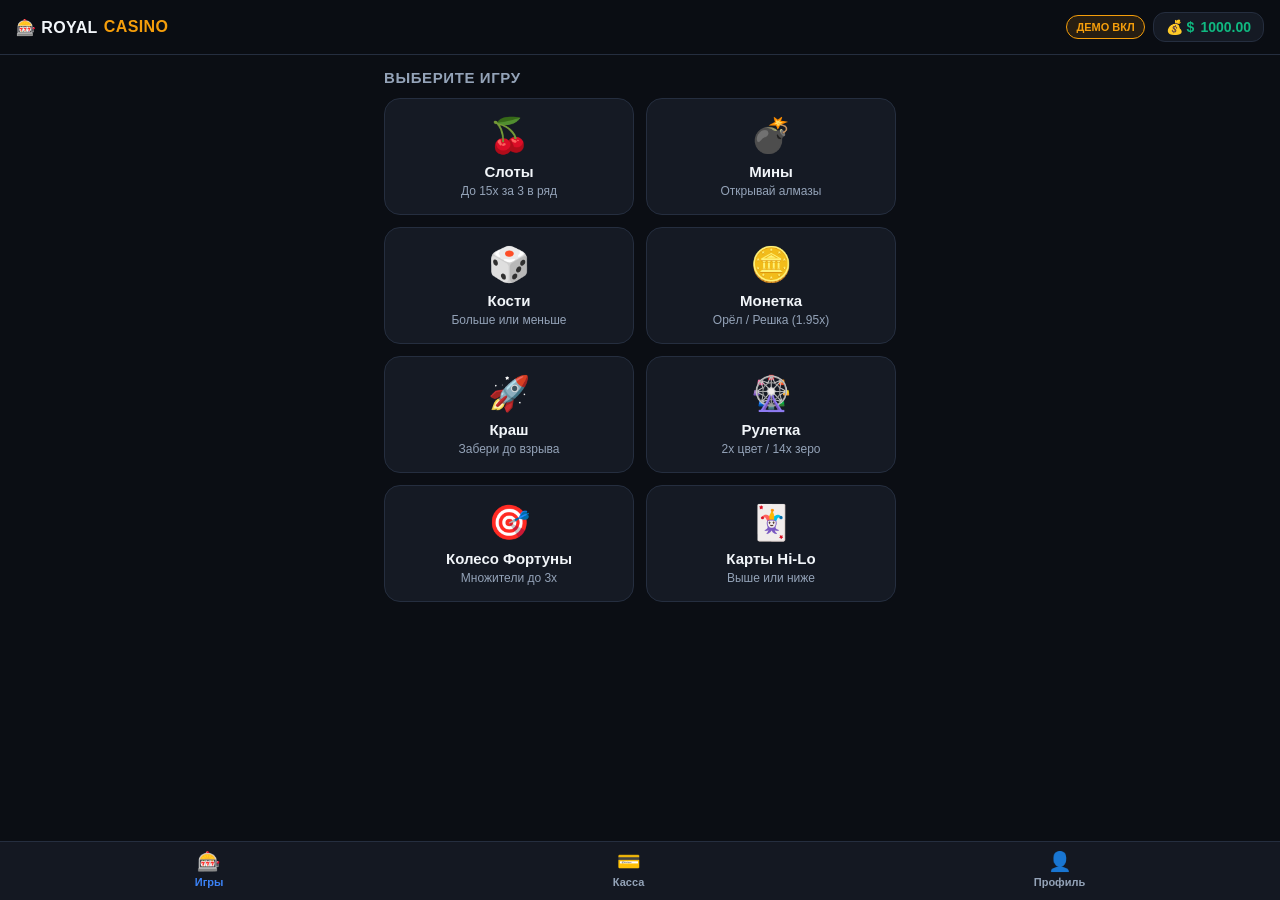
==== commit 21ae95c0: "Update index.html" ====
--- a/static/index.html
+++ b/static/index.html
@@ -1,1894 +1,1072 @@
 <!DOCTYPE html>
 <html lang="ru">
 <head>
-  <meta charset="UTF-8">
-  <meta name="viewport" content="width=device-width, initial-scale=1.0, maximum-scale=1.0, user-scalable=no">
-  <title>ROYAL CASINO • Telegram Mini App</title>
+  <meta charset="UTF-8" />
+  <meta name="viewport" content="width=device-width, initial-scale=1.0, maximum-scale=1.0, user-scalable=no" />
+  <title>Royal Casino Mini App</title>
   <script src="https://telegram.org/js/telegram-web-app.js"></script>
   <style>
     :root {
-      --bg: #0b0d17;
-      --bg-grad: radial-gradient(circle at top right, #1c1635 0%, #0b0d17 55%);
-      --card: rgba(24, 28, 46, 0.88);
-      --card-border: rgba(255, 255, 255, 0.09);
-      --text: #f4f6fb;
-      --hint: #8f96b3;
-      --accent: #ff3b6b;
-      --accent-glow: rgba(255, 59, 107, 0.35);
-      --gold: #ffd166;
-      --green: #00e676;
-      --blue: #3b82f6;
-      --purple: #9b5de5;
-    }
-
-    * { box-sizing: border-box; margin: 0; padding: 0; font-family: -apple-system, BlinkMacSystemFont, 'SF Pro Display', 'Segoe UI', Roboto, sans-serif; -webkit-tap-highlight-color: transparent; }
-
+      --bg: #0b0e14;
+      --card: #151a24;
+      --card-hover: #1c2331;
+      --border: #252e3f;
+      --primary: #3b82f6;
+      --primary-hover: #2563eb;
+      --accent: #f59e0b;
+      --success: #10b981;
+      --danger: #ef4444;
+      --text: #f1f5f9;
+      --muted: #94a3b8;
+    }
+    * { box-sizing: border-box; margin: 0; padding: 0; -webkit-tap-highlight-color: transparent; }
     body {
+      font-family: -apple-system, BlinkMacSystemFont, "Segoe UI", Roboto, Helvetica, Arial, sans-serif;
       background: var(--bg);
-      background-image: var(--bg-grad);
       color: var(--text);
-      min-height: 100vh;
-      padding: 12px 12px 88px;
-      user-select: none;
+      padding-bottom: 76px;
       overflow-x: hidden;
     }
 
-    /* Header */
-    .header {
+    /* Шапка */
+    header {
+      position: sticky;
+      top: 0;
+      z-index: 50;
+      background: rgba(11, 14, 20, 0.92);
+      backdrop-filter: blur(10px);
+      border-bottom: 1px solid var(--border);
+      padding: 12px 16px;
       display: flex;
       justify-content: space-between;
       align-items: center;
+      gap: 10px;
+    }
+    .brand { font-weight: 800; font-size: 16px; letter-spacing: 0.4px; display: flex; align-items: center; gap: 6px; }
+    .brand span { color: var(--accent); }
+    .header-right { display: flex; align-items: center; gap: 8px; }
+    .demo-pill {
+      font-size: 11px;
+      font-weight: 700;
+      padding: 5px 9px;
+      border-radius: 999px;
+      border: 1px solid var(--border);
+      background: var(--card);
+      color: var(--muted);
+      cursor: pointer;
+    }
+    .demo-pill.active {
+      border-color: var(--accent);
+      color: var(--accent);
+      background: rgba(245, 158, 11, 0.12);
+    }
+    .balance-box {
+      background: var(--card);
+      border: 1px solid var(--border);
+      border-radius: 12px;
+      padding: 6px 12px;
+      font-weight: 700;
+      font-size: 14px;
+      color: var(--success);
+      display: flex;
+      align-items: center;
       gap: 6px;
+    }
+
+    /* Контейнер */
+    main { padding: 14px; max-width: 540px; margin: 0 auto; }
+    .view { display: none; animation: fadeIn 0.2s ease; }
+    .view.active { display: block; }
+    @keyframes fadeIn { from { opacity: 0; transform: translateY(4px); } to { opacity: 1; transform: translateY(0); } }
+
+    /* Сетка игр в лобби */
+    .section-title { font-size: 15px; font-weight: 700; margin-bottom: 12px; color: var(--muted); text-transform: uppercase; letter-spacing: 0.6px; }
+    .games-grid {
+      display: grid;
+      grid-template-columns: repeat(2, 1fr);
+      gap: 12px;
+    }
+    .game-card {
       background: var(--card);
-      backdrop-filter: blur(14px);
-      border: 1px solid var(--card-border);
-      padding: 8px 10px;
+      border: 1px solid var(--border);
       border-radius: 16px;
+      padding: 16px 12px;
+      text-align: center;
+      cursor: pointer;
+      transition: transform 0.12s, border-color 0.15s, background 0.15s;
+    }
+    .game-card:active { transform: scale(0.97); }
+    .game-card:hover { border-color: var(--primary); background: var(--card-hover); }
+    .game-icon { font-size: 34px; margin-bottom: 8px; }
+    .game-name { font-weight: 700; font-size: 15px; margin-bottom: 4px; }
+    .game-desc { font-size: 12px; color: var(--muted); }
+
+    /* Экран отдельной игры */
+    .game-header {
+      display: flex;
+      align-items: center;
+      gap: 10px;
       margin-bottom: 14px;
-      box-shadow: 0 8px 24px rgba(0, 0, 0, 0.35);
-      max-width: 440px;
-      margin-left: auto;
-      margin-right: auto;
-    }
-    .user-box { display: flex; align-items: center; gap: 7px; min-width: 0; cursor: pointer; flex: 1; }
-    .avatar {
-      width: 32px; height: 32px; border-radius: 50%; flex-shrink: 0;
-      background: linear-gradient(135deg, var(--accent), var(--purple));
-      display: flex; align-items: center; justify-content: center;
-      font-weight: 800; font-size: 13px; color: #fff;
-    }
-    .user-meta { min-width: 0; }
-    .user-name { font-size: 12px; font-weight: 700; white-space: nowrap; overflow: hidden; text-overflow: ellipsis; }
-    .user-sub { font-size: 10px; color: var(--hint); white-space: nowrap; }
-    .header-right { display: flex; align-items: center; gap: 5px; flex-shrink: 0; }
-
-    .icon-btn {
-      background: rgba(255,255,255,0.06);
-      border: 1px solid var(--card-border);
+    }
+    .back-btn {
+      background: var(--card);
+      border: 1px solid var(--border);
       color: var(--text);
-      width: 28px; height: 28px;
-      border-radius: 9px;
+      padding: 8px 12px;
+      border-radius: 10px;
+      font-weight: 600;
       font-size: 13px;
       cursor: pointer;
-      display: flex; align-items: center; justify-content: center;
-    }
-    .demo-toggle {
-      background: rgba(155, 93, 229, 0.2);
-      border: 1px solid var(--purple);
-      color: #d8b4fe;
-      padding: 6px 8px;
+    }
+    .panel {
+      background: var(--card);
+      border: 1px solid var(--border);
+      border-radius: 16px;
+      padding: 16px;
+      margin-bottom: 14px;
+    }
+
+    /* Элементы управления ставкой */
+    .bet-row { margin-top: 12px; }
+    .bet-label { font-size: 12px; color: var(--muted); margin-bottom: 6px; display: flex; justify-content: space-between; }
+    .bet-input-wrap { display: flex; gap: 6px; }
+    input[type="number"], input[type="text"], select {
+      width: 100%;
+      background: #0e121a;
+      border: 1px solid var(--border);
+      color: var(--text);
       border-radius: 10px;
-      font-size: 10px;
-      font-weight: 800;
+      padding: 10px 12px;
+      font-size: 15px;
+      font-weight: 600;
+      outline: none;
+    }
+    input:focus, select:focus { border-color: var(--primary); }
+    .chip-btn {
+      background: #1e2636;
+      border: 1px solid var(--border);
+      color: var(--text);
+      border-radius: 10px;
+      padding: 0 12px;
+      font-weight: 700;
+      font-size: 13px;
       cursor: pointer;
-      white-space: nowrap;
-    }
-    .demo-toggle.active {
-      background: var(--purple);
+    }
+    .action-btn {
+      width: 100%;
+      margin-top: 14px;
+      padding: 13px;
+      border: none;
+      border-radius: 12px;
+      background: var(--primary);
       color: #fff;
-      box-shadow: 0 0 12px rgba(155, 93, 229, 0.5);
-    }
-
-    .balance-pill {
-      display: flex; align-items: center; gap: 5px;
-      background: rgba(0, 230, 118, 0.12);
-      border: 1px solid rgba(0, 230, 118, 0.35);
-      padding: 5px 7px 5px 9px;
-      border-radius: 11px;
+      font-size: 15px;
+      font-weight: 700;
       cursor: pointer;
-      white-space: nowrap;
-    }
-    .balance-val { font-size: 13px; font-weight: 800; color: var(--green); }
-    .plus-btn {
-      width: 19px; height: 19px; border-radius: 6px;
-      background: var(--green); color: #051b0e;
-      display: flex; align-items: center; justify-content: center;
-      font-weight: 900; font-size: 13px;
-    }
-
-    /* Views */
-    .view { display: none; animation: fadeIn 0.22s ease; max-width: 440px; margin: 0 auto; }
-    .view.active { display: block; }
-    @keyframes fadeIn { from { opacity: 0; transform: translateY(6px); } to { opacity: 1; transform: translateY(0); } }
-
-    /* Lobby Banner */
-    .hero {
-      background: linear-gradient(135deg, #2b184a 0%, #591c47 50%, #1c254a 100%);
-      border: 1px solid rgba(255,255,255,0.12);
-      border-radius: 20px;
-      padding: 18px;
-      margin-bottom: 16px;
-      position: relative;
-      overflow: hidden;
-    }
-    .hero h1 { font-size: 20px; font-weight: 800; margin-bottom: 4px; }
-    .hero p { font-size: 12px; color: rgba(255,255,255,0.78); margin-bottom: 12px; }
-    .hero-actions { display: flex; gap: 8px; }
-    .hero-btn {
-      display: inline-block; background: var(--gold); color: #111;
-      font-weight: 800; font-size: 12px; padding: 8px 14px;
-      border-radius: 10px; border: none; cursor: pointer;
-    }
-    .hero-btn.secondary {
-      background: rgba(155, 93, 229, 0.35);
-      color: #fff;
-      border: 1px solid rgba(155, 93, 229, 0.6);
-    }
-
-    /* Lobby Grid */
-    .section-title { font-size: 13px; font-weight: 700; color: var(--hint); text-transform: uppercase; letter-spacing: 0.8px; margin-bottom: 10px; }
-    .games-grid { display: grid; grid-template-columns: 1fr 1fr; gap: 10px; }
-    .game-card {
-      background: var(--card);
-      border: 1px solid var(--card-border);
-      border-radius: 18px;
-      padding: 15px 12px;
-      display: flex; flex-direction: column; align-items: flex-start; gap: 8px;
-      cursor: pointer;
-      transition: transform 0.12s ease, border-color 0.15s;
-      position: relative; overflow: hidden;
-    }
-    .game-card:active { transform: scale(0.96); }
-    .game-card-icon {
-      width: 44px; height: 44px; border-radius: 14px;
-      display: flex; align-items: center; justify-content: center;
-      font-size: 24px;
-    }
-    .game-card-name { font-size: 15px; font-weight: 700; }
-    .game-card-tag { font-size: 11px; color: var(--hint); }
-    .badge {
-      position: absolute; top: 10px; right: 10px;
-      font-size: 9px; font-weight: 800; padding: 3px 6px;
-      border-radius: 6px; text-transform: uppercase;
-    }
-    .badge.hot { background: rgba(255, 59, 107, 0.25); color: #ff6b8b; }
-    .badge.new { background: rgba(0, 230, 118, 0.2); color: var(--green); }
-
-    /* Game Container */
-    .back-bar { display: flex; align-items: center; justify-content: space-between; margin-bottom: 12px; }
-    .back-btn {
-      background: var(--card); border: 1px solid var(--card-border);
-      color: var(--text); padding: 8px 14px; border-radius: 12px;
-      font-size: 13px; font-weight: 600; cursor: pointer;
-    }
-    .game-box {
-      background: var(--card);
-      backdrop-filter: blur(14px);
-      border: 1px solid var(--card-border);
-      border-radius: 22px;
-      padding: 18px;
-      display: flex; flex-direction: column; gap: 14px;
-    }
-    .game-title { font-size: 18px; font-weight: 800; text-align: center; }
-    .status { text-align: center; min-height: 20px; font-size: 13px; font-weight: 600; color: var(--hint); }
-    .status.win { color: var(--green); }
-    .status.lose { color: #ff5c77; }
-
-    /* Controls */
-    .bet-row { display: flex; gap: 6px; }
-    .bet-input {
-      flex: 1; background: rgba(11, 13, 23, 0.85);
-      border: 1px solid var(--card-border); color: var(--text);
-      padding: 12px; border-radius: 12px; font-size: 16px; font-weight: 700;
-      width: 100%; outline: none;
-    }
-    .bet-input:focus { border-color: var(--accent); }
-    .quick-btn {
-      background: rgba(255,255,255,0.06); border: 1px solid var(--card-border);
-      color: var(--text); padding: 0 11px; border-radius: 12px;
-      font-weight: 700; font-size: 12px; cursor: pointer;
-    }
-    .action-btn {
-      width: 100%; padding: 15px; border: none; border-radius: 14px;
-      background: linear-gradient(135deg, var(--accent), #ff1e56);
-      color: #fff; font-size: 15px; font-weight: 800; letter-spacing: 0.4px;
-      cursor: pointer; box-shadow: 0 6px 20px var(--accent-glow);
-      transition: transform 0.1s;
+      transition: background 0.15s, transform 0.1s;
     }
     .action-btn:active { transform: scale(0.98); }
-    .action-btn.green { background: linear-gradient(135deg, #00e676, #00b85c); color: #051b0e; box-shadow: 0 6px 20px rgba(0,230,118,0.3); }
-    .action-btn.purple { background: linear-gradient(135deg, var(--purple), #6d28d9); box-shadow: 0 6px 20px rgba(155,93,229,0.35); }
-    .action-btn:disabled { opacity: 0.45; cursor: not-allowed; box-shadow: none; }
-
-    .toggle-row { display: flex; gap: 8px; }
-    .toggle-btn {
-      flex: 1; padding: 11px 6px; border-radius: 12px;
-      border: 1px solid var(--card-border); background: rgba(11,13,23,0.7);
-      color: var(--text); font-weight: 700; font-size: 12px; cursor: pointer;
-      display: flex; flex-direction: column; align-items: center; gap: 2px;
-    }
-    .toggle-btn small { font-size: 10px; color: var(--hint); font-weight: 600; }
-    .toggle-btn.active { border-color: var(--accent); background: rgba(255, 59, 107, 0.22); }
-    .toggle-btn:disabled { opacity: 0.35; cursor: not-allowed; }
-
-    /* History Pills */
-    .history-bar {
-      display: flex; gap: 6px; overflow-x: auto; padding-bottom: 2px;
-      scrollbar-width: none;
-    }
-    .history-bar::-webkit-scrollbar { display: none; }
-    .h-pill {
-      font-size: 11px; font-weight: 800; padding: 4px 8px; border-radius: 8px;
-      white-space: nowrap; flex-shrink: 0;
-    }
-    .h-pill.low { background: rgba(255, 59, 107, 0.2); color: #ff6b8b; }
-    .h-pill.mid { background: rgba(59, 130, 246, 0.2); color: #60a5fa; }
-    .h-pill.high { background: rgba(0, 230, 118, 0.2); color: var(--green); }
-
-    /* Slots */
-    .reels { display: flex; justify-content: center; gap: 10px; padding: 10px 0; }
-    .reel {
-      width: 86px; height: 86px; background: rgba(11,13,23,0.92);
-      border-radius: 16px; border: 2px solid rgba(255,255,255,0.08);
-      display: flex; align-items: center; justify-content: center; font-size: 44px;
-      box-shadow: inset 0 4px 12px rgba(0,0,0,0.6);
-      transition: transform 0.15s, border-color 0.2s, box-shadow 0.2s;
-    }
-    .reel.win-glow {
-      border-color: var(--gold);
-      box-shadow: 0 0 22px rgba(255, 209, 102, 0.45), inset 0 0 10px rgba(255, 209, 102, 0.2);
-      transform: scale(1.06);
-    }
-    .paytable {
-      display: flex; justify-content: space-around; font-size: 11px; color: var(--hint);
-      background: rgba(11,13,23,0.6); padding: 8px; border-radius: 10px;
-    }
-
-    /* Mines */
-    .mines-grid { display: grid; grid-template-columns: repeat(5, 1fr); gap: 6px; }
-    .mine-cell {
-      aspect-ratio: 1; background: rgba(11,13,23,0.85);
-      border: 1px solid rgba(255,255,255,0.08); border-radius: 11px;
-      font-size: 20px; display: flex; align-items: center; justify-content: center;
-      cursor: pointer; transition: transform 0.14s, background 0.2s;
-    }
-    .mine-cell:active { transform: scale(0.9); }
-    .mine-cell.safe { background: rgba(0, 230, 118, 0.2); border-color: var(--green); animation: pop 0.2s ease; }
-    .mine-cell.boom { background: rgba(255, 59, 107, 0.35); border-color: var(--accent); animation: pop 0.2s ease; }
-    @keyframes pop { 0% { transform: scale(0.7); } 70% { transform: scale(1.08); } 100% { transform: scale(1); } }
-    .mines-row { display: flex; justify-content: space-between; align-items: center; font-size: 13px; color: var(--hint); }
-    .mines-row select {
-      background: rgba(11,13,23,0.9); color: var(--text);
-      border: 1px solid var(--card-border); padding: 8px 12px; border-radius: 10px; font-weight: 700;
-    }
-    .mines-stats {
-      display: flex; justify-content: space-between; font-size: 12px;
-      background: rgba(11,13,23,0.65); padding: 8px 12px; border-radius: 10px; color: var(--hint);
-    }
-    .mines-stats b { color: var(--gold); }
-
-    /* Dice */
-    .dice-result { font-size: 52px; font-weight: 900; text-align: center; letter-spacing: -1px; }
-    .dice-track {
-      position: relative; height: 14px; border-radius: 99px; overflow: hidden;
-      background: rgba(255, 59, 107, 0.35); border: 1px solid var(--card-border);
-    }
-    .dice-zone { position: absolute; top: 0; bottom: 0; background: var(--green); transition: all 0.1s; }
-    .dice-marker {
-      position: absolute; top: -2px; width: 4px; height: 18px; background: #fff;
-      box-shadow: 0 0 8px #fff; display: none; transform: translateX(-50%);
-    }
-    .dice-info { display: flex; justify-content: space-between; font-size: 12px; color: var(--hint); }
-    input[type="range"] { width: 100%; accent-color: var(--accent); }
-
-    /* Coinflip */
-    .coin-stage { perspective: 600px; padding: 10px 0; display: flex; flex-direction: column; align-items: center; gap: 6px; }
-    .coin {
-      width: 96px; height: 96px; border-radius: 50%;
-      background: linear-gradient(135deg, #ffe28a, #d99b00);
-      display: flex; align-items: center; justify-content: center;
-      font-size: 46px; box-shadow: 0 0 28px rgba(255, 209, 102, 0.35);
-      transition: transform 0.65s cubic-bezier(0.2, 0.8, 0.2, 1);
-    }
-    .coin.flip { transform: rotateY(1080deg); }
-    .streak-badge { font-size: 11px; font-weight: 700; color: var(--gold); min-height: 16px; }
-
-    /* Crash */
-    .crash-screen {
-      height: 155px; background: rgba(11,13,23,0.92);
-      border-radius: 16px; border: 1px solid var(--card-border);
-      display: flex; flex-direction: column; align-items: center; justify-content: center;
-      position: relative; overflow: hidden;
-    }
-    .crash-progress {
-      position: absolute; bottom: 0; left: 0; height: 4px; width: 0%;
-      background: linear-gradient(90deg, var(--blue), var(--green));
-      transition: width 0.08s linear;
-    }
-    .crash-mult { font-size: 46px; font-weight: 900; color: var(--text); z-index: 2; }
-    .crash-mult.flying { color: var(--green); text-shadow: 0 0 20px rgba(0,230,118,0.35); }
-    .crash-mult.crashed { color: var(--accent); text-shadow: 0 0 20px rgba(255,59,107,0.4); }
-    .rocket { font-size: 32px; transition: transform 0.1s; margin-bottom: 4px; z-index: 2; }
-
-    /* Roulette (Animated Tape) */
-    .roulette-viewport {
-      position: relative; overflow: hidden; height: 64px;
-      background: rgba(11,13,23,0.92); border-radius: 14px;
-      border: 1px solid var(--card-border);
-      display: flex; align-items: center;
-    }
-    .roulette-pointer {
-      position: absolute; top: 0; bottom: 0; left: 50%; width: 3px;
-      background: var(--gold); z-index: 5; transform: translateX(-50%);
-      box-shadow: 0 0 10px var(--gold);
-    }
-    .roulette-track {
-      display: flex; gap: 6px; padding-left: 50%;
-      will-change: transform;
-    }
-    .r-cell {
-      width: 48px; height: 48px; border-radius: 10px; flex-shrink: 0;
-      display: flex; align-items: center; justify-content: center;
-      font-weight: 800; font-size: 16px; color: #fff;
-    }
-    .r-red { background: #e63946; }
-    .r-black { background: #262a3b; border: 1px solid rgba(255,255,255,0.15); }
-    .r-green { background: #00b85c; }
-
-    /* Wheel */
-    .wheel-wrap { display: flex; flex-direction: column; align-items: center; gap: 6px; padding: 6px 0; }
-    .wheel-pointer { font-size: 22px; color: var(--gold); line-height: 1; }
-    .wheel-circle {
-      width: 166px; height: 166px; border-radius: 50%;
-      border: 4px solid var(--gold);
-      background: conic-gradient(
-        #262a3b 0deg 60deg,
-        #3b82f6 60deg 120deg,
-        #9b5de5 120deg 180deg,
-        #262a3b 180deg 240deg,
-        #00b85c 240deg 300deg,
-        #ff3b6b 300deg 360deg
-      );
-      display: flex; align-items: center; justify-content: center;
-      transition: transform 2.6s cubic-bezier(0.12, 0.85, 0.2, 1);
-      box-shadow: 0 0 28px rgba(155, 93, 229, 0.35);
-      position: relative;
-    }
-    .wheel-center {
-      width: 62px; height: 62px; border-radius: 50%;
-      background: var(--bg); border: 2px solid var(--gold);
-      display: flex; align-items: center; justify-content: center;
-      font-weight: 900; font-size: 16px; color: var(--gold); z-index: 2;
-    }
-    .wheel-legend {
-      display: flex; flex-wrap: wrap; justify-content: center; gap: 6px; font-size: 11px;
-    }
-    .w-tag { padding: 3px 7px; border-radius: 6px; font-weight: 700; color: #fff; }
-
-    /* Hi-Lo Cards */
-    .card-stage { display: flex; justify-content: center; gap: 16px; padding: 8px 0; }
-    .playing-card {
-      width: 86px; height: 118px; border-radius: 14px;
-      background: #fff; color: #111;
-      display: flex; flex-direction: column; align-items: center; justify-content: center;
-      font-size: 32px; font-weight: 900;
-      box-shadow: 0 8px 20px rgba(0,0,0,0.45);
-      transition: transform 0.25s ease;
-    }
-    .playing-card.red { color: #e63946; }
-    .playing-card.back {
-      background: linear-gradient(135deg, #2b184a, #ff3b6b);
-      color: #fff; border: 2px solid rgba(255,255,255,0.25);
-    }
-
-    /* Profile & Stars */
-    .profile-stats { display: grid; grid-template-columns: 1fr 1fr; gap: 8px; }
-    .stat-card {
-      background: rgba(11,13,23,0.8); padding: 12px; border-radius: 14px;
-      border: 1px solid var(--card-border); text-align: center;
-    }
-    .stat-lbl { font-size: 11px; color: var(--hint); }
-    .stat-val { font-size: 17px; font-weight: 800; margin-top: 4px; }
-    .stars-grid { display: grid; grid-template-columns: 1fr 1fr; gap: 8px; }
-    .star-btn {
-      background: linear-gradient(135deg, rgba(255,209,102,0.14), rgba(155,93,229,0.14));
-      border: 1px solid rgba(255, 209, 102, 0.35);
-      border-radius: 14px; padding: 14px 8px;
-      color: var(--text); cursor: pointer;
-      display: flex; flex-direction: column; align-items: center; gap: 4px;
-    }
-    .star-btn:active { transform: scale(0.96); }
-    .star-btn strong { color: var(--gold); font-size: 16px; }
-    .star-btn span { font-size: 12px; color: var(--green); font-weight: 700; }
-
-    
-    /* Withdrawals */
-    .wd-box {
-      display: flex; flex-direction: column; gap: 8px;
-      background: rgba(11,13,23,0.55); padding: 12px; border-radius: 14px;
-      border: 1px solid var(--card-border);
-    }
-    .wd-list { display: flex; flex-direction: column; gap: 6px; margin-top: 4px; }
-    .wd-item {
-      display: flex; justify-content: space-between; align-items: center;
-      background: rgba(11,13,23,0.8); padding: 8px 10px; border-radius: 10px;
-      font-size: 12px; border: 1px solid var(--card-border);
-    }
-    .wd-badge { font-size: 10px; font-weight: 800; padding: 3px 7px; border-radius: 6px; }
-    .wd-badge.pending { background: rgba(255, 209, 102, 0.2); color: var(--gold); }
-    .wd-badge.approved { background: rgba(0, 230, 118, 0.2); color: var(--green); }
-    .wd-badge.rejected { background: rgba(255, 59, 107, 0.2); color: #ff6b8b; }
-
-    
-    /* Admin Panel */
-    .admin-box {
-      display: none;
-      flex-direction: column;
-      gap: 10px;
-      background: linear-gradient(180deg, rgba(155, 93, 229, 0.14), rgba(11, 13, 23, 0.75));
-      padding: 14px;
-      border-radius: 16px;
-      border: 1px solid rgba(155, 93, 229, 0.45);
-      margin-top: 8px;
-    }
-    .admin-box.visible { display: flex; }
-    .admin-stats { display: grid; grid-template-columns: 1fr 1fr; gap: 6px; }
-    .admin-stat {
-      background: rgba(11, 13, 23, 0.85);
-      padding: 8px;
+    .action-btn:disabled { opacity: 0.5; cursor: not-allowed; }
+    .action-btn.success { background: var(--success); }
+    .action-btn.danger { background: var(--danger); }
+
+    .result-banner {
+      margin-top: 12px;
+      padding: 10px 12px;
       border-radius: 10px;
       text-align: center;
-      border: 1px solid var(--card-border);
-    }
-    .admin-stat span { display: block; font-size: 10px; color: var(--hint); }
-    .admin-stat b { font-size: 15px; color: var(--gold); }
-    .admin-wd-card {
-      background: rgba(11, 13, 23, 0.85);
+      font-weight: 700;
+      font-size: 14px;
+      display: none;
+    }
+    .result-banner.win { display: block; background: rgba(16, 185, 129, 0.15); color: var(--success); border: 1px solid rgba(16, 185, 129, 0.4); }
+    .result-banner.lose { display: block; background: rgba(239, 68, 68, 0.15); color: var(--danger); border: 1px solid rgba(239, 68, 68, 0.4); }
+
+    /* Слоты */
+    .reels {
+      display: flex;
+      justify-content: center;
+      gap: 10px;
+      margin: 14px 0;
+    }
+    .reel {
+      width: 82px;
+      height: 82px;
+      background: #0e121a;
+      border: 2px solid var(--border);
+      border-radius: 14px;
+      display: flex;
+      align-items: center;
+      justify-content: center;
+      font-size: 42px;
+    }
+
+    /* Мины */
+    .mines-grid {
+      display: grid;
+      grid-template-columns: repeat(5, 1fr);
+      gap: 6px;
+      margin: 12px 0;
+    }
+    .mine-cell {
+      aspect-ratio: 1;
+      background: #1e2636;
+      border: 1px solid var(--border);
+      border-radius: 10px;
+      font-size: 20px;
+      display: flex;
+      align-items: center;
+      justify-content: center;
+      cursor: pointer;
+      user-select: none;
+    }
+    .mine-cell.safe { background: rgba(16, 185, 129, 0.2); border-color: var(--success); }
+    .mine-cell.boom { background: rgba(239, 68, 68, 0.25); border-color: var(--danger); }
+
+    /* Переключатели выбора */
+    .choice-group { display: flex; gap: 8px; margin: 10px 0; }
+    .choice-btn {
+      flex: 1;
       padding: 10px;
-      border-radius: 12px;
-      border: 1px solid var(--card-border);
+      border-radius: 10px;
+      border: 1px solid var(--border);
+      background: #0e121a;
+      color: var(--text);
+      font-weight: 700;
+      cursor: pointer;
+    }
+    .choice-btn.selected { border-color: var(--primary); background: rgba(59, 130, 246, 0.18); color: #60a5fa; }
+    .choice-btn.red.selected { border-color: var(--danger); background: rgba(239, 68, 68, 0.2); color: #f87171; }
+    .choice-btn.green.selected { border-color: var(--success); background: rgba(16, 185, 129, 0.2); color: #34d399; }
+
+    /* Колесо */
+    .wheel-wrap {
+      position: relative;
+      width: 240px;
+      height: 240px;
+      margin: 12px auto;
+    }
+    .wheel-pointer {
+      position: absolute;
+      top: -10px;
+      left: 50%;
+      transform: translateX(-50%);
+      font-size: 22px;
+      color: var(--accent);
+      z-index: 5;
+    }
+    canvas#wheelCanvas {
+      width: 240px;
+      height: 240px;
+      border-radius: 50%;
+      border: 4px solid var(--border);
+      transition: transform 2.6s cubic-bezier(0.17, 0.67, 0.12, 0.99);
+    }
+
+    /* Профиль и списки */
+    .profile-row { display: flex; justify-content: space-between; padding: 10px 0; border-bottom: 1px solid var(--border); font-size: 14px; }
+    .profile-row:last-child { border-bottom: none; }
+    .tx-item { display: flex; justify-content: space-between; align-items: center; padding: 10px 0; border-bottom: 1px solid var(--border); font-size: 13px; }
+    .tx-item:last-child { border-bottom: none; }
+    .badge { padding: 3px 8px; border-radius: 6px; font-size: 11px; font-weight: 700; }
+    .badge.pending { background: rgba(245, 158, 11, 0.2); color: var(--accent); }
+    .badge.approved { background: rgba(16, 185, 129, 0.2); color: var(--success); }
+    .badge.rejected { background: rgba(239, 68, 68, 0.2); color: var(--danger); }
+
+    /* Нижняя навигация */
+    nav {
+      position: fixed;
+      bottom: 0;
+      left: 0;
+      right: 0;
+      background: rgba(21, 26, 36, 0.96);
+      backdrop-filter: blur(10px);
+      border-top: 1px solid var(--border);
+      display: flex;
+      justify-content: space-around;
+      padding: 8px 0 12px;
+      z-index: 50;
+    }
+    .nav-btn {
+      background: none;
+      border: none;
+      color: var(--muted);
+      font-size: 11px;
+      font-weight: 600;
       display: flex;
       flex-direction: column;
-      gap: 6px;
-      font-size: 12px;
-    }
-    .admin-wd-actions { display: flex; gap: 6px; }
-    .admin-btn-sm {
-      flex: 1; padding: 8px; border: none; border-radius: 9px;
-      font-size: 12px; font-weight: 800; cursor: pointer;
-    }
-    .admin-btn-sm.ok { background: var(--green); color: #051b0e; }
-    .admin-btn-sm.no { background: var(--accent); color: #fff; }
-    .admin-user-row {
-      display: flex; justify-content: space-between; align-items: center;
-      background: rgba(11, 13, 23, 0.8); padding: 7px 10px; border-radius: 9px;
-      font-size: 12px; border: 1px solid var(--card-border); cursor: pointer;
-    }
-    .admin-user-row:active { border-color: var(--purple); }
-
-    /* Bottom Navigation */
-    .nav {
-      position: fixed; bottom: 0; left: 0; right: 0;
-      background: rgba(15, 18, 32, 0.94);
-      backdrop-filter: blur(16px);
-      border-top: 1px solid var(--card-border);
-      display: flex; padding: 8px 10px 12px; z-index: 100;
-    }
-    .nav-btn {
-      flex: 1; background: none; border: none; color: var(--hint);
-      display: flex; flex-direction: column; align-items: center; gap: 3px;
-      font-size: 11px; font-weight: 700; cursor: pointer;
-    }
-    .nav-btn span { font-size: 20px; }
-    .nav-btn.active { color: var(--gold); }
+      align-items: center;
+      gap: 3px;
+      cursor: pointer;
+    }
+    .nav-btn.active { color: var(--primary); }
+    .nav-btn span.ico { font-size: 19px; }
   </style>
 </head>
 <body>
 
-  <!-- Top Header -->
-  <div class="header">
-    <div class="user-box" onclick="openView('profile')">
-      <div class="avatar" id="avatarLetter">?</div>
-      <div class="user-meta">
-        <div class="user-name" id="username">Загрузка...</div>
-        <div class="user-sub" id="userSub">VIP Игрок</div>
+  <header>
+    <div class="brand">🎰 ROYAL <span>CASINO</span></div>
+    <div class="header-right">
+      <button id="demoToggle" class="demo-pill" onclick="toggleDemo()">ДЕМО ВЫКЛ</button>
+      <div class="balance-box">💰 $<span id="balanceDisplay">0.00</span></div>
+    </div>
+  </header>
+
+  <main>
+    <!-- ЛОББИ ИГР -->
+    <section id="view-lobby" class="view active">
+      <div class="section-title">Выберите игру</div>
+      <div class="games-grid">
+        <div class="game-card" onclick="openGame('slots')">
+          <div class="game-icon">🍒</div>
+          <div class="game-name">Слоты</div>
+          <div class="game-desc">До 15x за 3 в ряд</div>
+        </div>
+        <div class="game-card" onclick="openGame('mines')">
+          <div class="game-icon">💣</div>
+          <div class="game-name">Мины</div>
+          <div class="game-desc">Открывай алмазы</div>
+        </div>
+        <div class="game-card" onclick="openGame('dice')">
+          <div class="game-icon">🎲</div>
+          <div class="game-name">Кости</div>
+          <div class="game-desc">Больше или меньше</div>
+        </div>
+        <div class="game-card" onclick="openGame('coinflip')">
+          <div class="game-icon">🪙</div>
+          <div class="game-name">Монетка</div>
+          <div class="game-desc">Орёл / Решка (1.95x)</div>
+        </div>
+        <div class="game-card" onclick="openGame('crash')">
+          <div class="game-icon">🚀</div>
+          <div class="game-name">Краш</div>
+          <div class="game-desc">Забери до взрыва</div>
+        </div>
+        <div class="game-card" onclick="openGame('roulette')">
+          <div class="game-icon">🎡</div>
+          <div class="game-name">Рулетка</div>
+          <div class="game-desc">2x цвет / 14x зеро</div>
+        </div>
+        <div class="game-card" onclick="openGame('wheel')">
+          <div class="game-icon">🎯</div>
+          <div class="game-name">Колесо Фортуны</div>
+          <div class="game-desc">Множители до 3x</div>
+        </div>
+        <div class="game-card" onclick="openGame('hilo')">
+          <div class="game-icon">🃏</div>
+          <div class="game-name">Карты Hi-Lo</div>
+          <div class="game-desc">Выше или ниже</div>
+        </div>
       </div>
-    </div>
-    <div class="header-right">
-      <button class="icon-btn" id="soundBtn" onclick="toggleSound()" title="Звук">🔊</button>
-      <button class="demo-toggle" id="demoToggleBtn" onclick="toggleDemoMode()">ДЕМО</button>
-      <div class="balance-pill" onclick="openView('profile')">
-        <span class="balance-val">$<span id="balance">0.00</span></span>
-        <span class="plus-btn">+</span>
+    </section>
+
+    <!-- ЭКРАН ИГРЫ -->
+    <section id="view-game" class="view">
+      <div class="game-header">
+        <button class="back-btn" onclick="switchTab('lobby')">← Назад</button>
+        <h3 id="activeGameTitle">Игра</h3>
       </div>
-    </div>
-  </div>
-
-  <!-- LOBBY -->
-  <div class="view active" id="view-lobby">
-    <div class="hero">
-      <h1>👑 ROYAL CASINO</h1>
-      <p>8 игр • Валюта $ • Курс 500 ⭐ = $10</p>
-      <div class="hero-actions">
-        <button class="hero-btn" onclick="openView('profile')">⭐ Пополнить</button>
-        <button class="hero-btn secondary" onclick="enableDemoMode()">🎮 Демо $10 000</button>
+      <div id="gameContainer" class="panel"></div>
+    </section>
+
+    <!-- КАССА (ДЕПОЗИТ / ВЫВОД) -->
+    <section id="view-wallet" class="view">
+      <div class="section-title">Пополнение (Telegram Stars)</div>
+      <div class="panel">
+        <p style="font-size:13px;color:var(--muted);margin-bottom:10px;">Курс: <b>50 Stars = $1.00</b>. Оплата проходит мгновенно через Telegram.</p>
+        <div class="choice-group">
+          <button class="choice-btn" onclick="buyStars(50)">50 ⭐ ($1)</button>
+          <button class="choice-btn" onclick="buyStars(250)">250 ⭐ ($5)</button>
+          <button class="choice-btn" onclick="buyStars(500)">500 ⭐ ($10)</button>
+        </div>
+        <div class="bet-row">
+          <div class="bet-label"><span>Или укажите количество Stars (мин. 10)</span></div>
+          <div class="bet-input-wrap">
+            <input type="number" id="customStars" value="100" min="10" max="25000" />
+            <button class="chip-btn" onclick="buyStars(parseInt(document.getElementById('customStars').value || 100))">Купить</button>
+          </div>
+        </div>
       </div>
-    </div>
-
-    <div class="section-title">Все игры</div>
-    <div class="games-grid">
-      <div class="game-card" onclick="openView('crash')">
-        <span class="badge hot">HOT</span>
-        <div class="game-card-icon" style="background: rgba(255,59,107,0.18);">🚀</div>
-        <div class="game-card-name">Краш</div>
-        <div class="game-card-tag">Забери до взрыва</div>
+
+      <div class="section-title">Вывод средств</div>
+      <div class="panel">
+        <div class="bet-label"><span>Сумма вывода ($), мин. $5.00</span></div>
+        <input type="number" id="withdrawAmount" value="10" min="5" step="1" />
+        <div class="bet-row">
+          <div class="bet-label"><span>Метод выплаты</span></div>
+          <select id="withdrawMethod">
+            <option value="USDT TRC20">USDT (TRC20)</option>
+            <option value="TON Wallet">TON Wallet</option>
+            <option value="Банковская карта">Банковская карта</option>
+          </select>
+        </div>
+        <div class="bet-row">
+          <div class="bet-label"><span>Реквизиты (адрес кошелька или номер карты)</span></div>
+          <input type="text" id="withdrawWallet" placeholder="Введите реквизиты..." />
+        </div>
+        <button class="action-btn success" onclick="submitWithdraw()">Создать заявку на вывод</button>
+        <div id="withdrawMsg" class="result-banner"></div>
       </div>
-      <div class="game-card" onclick="openView('mines')">
-        <span class="badge hot">TOP</span>
-        <div class="game-card-icon" style="background: rgba(0,230,118,0.15);">💣</div>
-        <div class="game-card-name">Мины</div>
-        <div class="game-card-tag">Ищи алмазы 💎</div>
+
+      <div class="section-title">Мои заявки на вывод</div>
+      <div id="withdrawList" class="panel">Загрузка...</div>
+    </section>
+
+    <!-- ПРОФИЛЬ И АДМИНКА -->
+    <section id="view-profile" class="view">
+      <div class="section-title">Профиль игрока</div>
+      <div class="panel">
+        <div class="profile-row"><span>Имя</span><strong id="profName">—</strong></div>
+        <div class="profile-row"><span>Telegram ID</span><strong id="profId">—</strong></div>
+        <div class="profile-row"><span>Реальный баланс</span><strong style="color:var(--success)">$<span id="profBal">0.00</span></strong></div>
+        <div class="profile-row"><span>Всего поставлено</span><strong>$<span id="profWagered">0.00</span></strong></div>
       </div>
-      <div class="game-card" onclick="openView('slots')">
-        <div class="game-card-icon" style="background: rgba(255,209,102,0.15);">🎰</div>
-        <div class="game-card-name">Слоты</div>
-        <div class="game-card-tag">Джекпот до x15</div>
+
+      <div id="adminPanel" style="display:none;">
+        <div class="section-title" style="color:var(--accent);">🛡️ Админ-панель</div>
+        <div class="panel">
+          <div class="bet-label"><span>Telegram ID игрока</span></div>
+          <input type="number" id="adminTargetId" placeholder="Например: 1399021973" />
+          <div class="bet-row">
+            <div class="bet-label"><span>Сумма ($), можно с минусом</span></div>
+            <input type="number" id="adminAmount" value="100" step="1" />
+          </div>
+          <button class="action-btn" onclick="adminAdjustBalance()">Изменить баланс</button>
+          <div id="adminMsg" class="result-banner"></div>
+        </div>
       </div>
-      <div class="game-card" onclick="openView('roulette')">
-        <span class="badge new">NEW</span>
-        <div class="game-card-icon" style="background: rgba(230,57,70,0.18);">🎡</div>
-        <div class="game-card-name">Рулетка</div>
-        <div class="game-card-tag">Живая лента • до x14</div>
-      </div>
-      <div class="game-card" onclick="openView('wheel')">
-        <span class="badge new">NEW</span>
-        <div class="game-card-icon" style="background: rgba(155,93,229,0.18);">🎯</div>
-        <div class="game-card-name">Колесо</div>
-        <div class="game-card-tag">Сектора до x10</div>
-      </div>
-      <div class="game-card" onclick="openView('hilo')">
-        <span class="badge new">NEW</span>
-        <div class="game-card-icon" style="background: rgba(59,130,246,0.18);">🃏</div>
-        <div class="game-card-name">Карты Hi-Lo</div>
-        <div class="game-card-tag">Динамические кэфа</div>
-      </div>
-      <div class="game-card" onclick="openView('dice')">
-        <div class="game-card-icon" style="background: rgba(56,189,248,0.15);">🎲</div>
-        <div class="game-card-name">Кости</div>
-        <div class="game-card-tag">Шанс от 1% до 97%</div>
-      </div>
-      <div class="game-card" onclick="openView('coinflip')">
-        <div class="game-card-icon" style="background: rgba(255,209,102,0.15);">🪙</div>
-        <div class="game-card-name">Монетка</div>
-        <div class="game-card-tag">50/50 • x1.95</div>
-      </div>
-    </div>
-  </div>
-
-  <!-- 1. СЛОТЫ -->
-  <div class="view" id="view-slots">
-    <div class="back-bar"><button class="back-btn" onclick="openView('lobby')">← Лобби</button></div>
-    <div class="game-box">
-      <div class="game-title">🎰 Lucky Spin</div>
-      <div class="reels">
-        <div class="reel" id="reel0">🍒</div>
-        <div class="reel" id="reel1">💎</div>
-        <div class="reel" id="reel2">7️⃣</div>
-      </div>
-      <div class="paytable">
-        <span>2 одинак: <b>x1.5</b></span>
-        <span>3 фрукта: <b>x5</b></span>
-        <span>💎💎💎: <b>x10</b></span>
-        <span>7️⃣7️⃣7️⃣: <b>x15</b></span>
-      </div>
-      <div class="status" id="slotsStatus">Сделайте ставку и крутите барабаны</div>
-      <div class="bet-row">
-        <input type="number" class="bet-input" id="slotsBet" value="10" min="0.1" step="any">
-        <button class="quick-btn" onclick="multBet('slotsBet', 0.5)">½</button>
-        <button class="quick-btn" onclick="multBet('slotsBet', 2)">2x</button>
-      </div>
-      <button class="action-btn" id="slotsBtn" onclick="playSlots()">КРУТИТЬ</button>
-    </div>
-  </div>
-
-  <!-- 2. МИНЫ -->
-  <div class="view" id="view-mines">
-    <div class="back-bar"><button class="back-btn" onclick="openView('lobby')">← Лобби</button></div>
-    <div class="game-box">
-      <div class="game-title">💣 Мины</div>
-      <div class="mines-stats">
-        <span>Текущий: <b id="minesCurMult">x1.00</b></span>
-        <span>След. клетка: <b id="minesNextMult">x1.12</b></span>
-      </div>
-      <div class="mines-grid" id="minesGrid"></div>
-      <div class="status" id="minesStatus">Выберите ставку и число мин</div>
-      <div class="mines-row">
-        <span>Количество мин:</span>
-        <select id="minesCount" onchange="updateMinesPreview()">
-          <option value="3" selected>3 мины</option>
-          <option value="5">5 мин</option>
-          <option value="10">10 мин</option>
-          <option value="15">15 мин</option>
-        </select>
-      </div>
-      <div class="bet-row">
-        <input type="number" class="bet-input" id="minesBet" value="10" min="0.1" step="any">
-        <button class="quick-btn" onclick="multBet('minesBet', 0.5)">½</button>
-        <button class="quick-btn" onclick="multBet('minesBet', 2)">2x</button>
-      </div>
-      <button class="action-btn" id="minesStartBtn" onclick="startMines()">ИГРАТЬ</button>
-      <button class="action-btn green" id="minesCashoutBtn" style="display:none;" onclick="cashoutMines()">ЗАБРАТЬ</button>
-    </div>
-  </div>
-
-  <!-- 3. КОСТИ -->
-  <div class="view" id="view-dice">
-    <div class="back-bar"><button class="back-btn" onclick="openView('lobby')">← Лобби</button></div>
-    <div class="game-box">
-      <div class="game-title">🎲 Кости (1–100)</div>
-      <div class="dice-result" id="diceResult">—</div>
-      <div class="dice-track">
-        <div class="dice-zone" id="diceZone"></div>
-        <div class="dice-marker" id="diceMarker"></div>
-      </div>
-      <div class="status" id="diceStatus">Угадайте диапазон числа</div>
-      <div class="dice-info">
-        <span>Цель: <b id="diceTargetVal">50</b></span>
-        <span>Шанс: <b id="diceChance">49%</b></span>
-        <span>Множитель: <b id="diceMult">x2.00</b></span>
-      </div>
-      <input type="range" id="diceRange" min="2" max="98" value="50" oninput="updateDiceInfo()">
-      <div class="toggle-row">
-        <button class="toggle-btn active" id="diceUnderBtn" onclick="setDiceDir('under')">Меньше</button>
-        <button class="toggle-btn" id="diceOverBtn" onclick="setDiceDir('over')">Больше</button>
-      </div>
-      <div class="bet-row">
-        <input type="number" class="bet-input" id="diceBet" value="10" min="0.1" step="any">
-        <button class="quick-btn" onclick="multBet('diceBet', 0.5)">½</button>
-        <button class="quick-btn" onclick="multBet('diceBet', 2)">2x</button>
-      </div>
-      <button class="action-btn" id="diceBtn" onclick="playDice()">БРОСИТЬ</button>
-    </div>
-  </div>
-
-  <!-- 4. МОНЕТКА -->
-  <div class="view" id="view-coinflip">
-    <div class="back-bar"><button class="back-btn" onclick="openView('lobby')">← Лобби</button></div>
-    <div class="game-box">
-      <div class="game-title">🪙 Орёл и Решка</div>
-      <div class="coin-stage">
-        <div class="coin" id="coinIcon">🦅</div>
-        <div class="streak-badge" id="coinStreak"></div>
-      </div>
-      <div class="status" id="coinStatus">Множитель x1.95</div>
-      <div class="toggle-row">
-        <button class="toggle-btn active" id="coinHeadsBtn" onclick="setCoinChoice('heads')">🦅 Орёл</button>
-        <button class="toggle-btn" id="coinTailsBtn" onclick="setCoinChoice('tails')">👑 Решка</button>
-      </div>
-      <div class="bet-row">
-        <input type="number" class="bet-input" id="coinBet" value="10" min="0.1" step="any">
-        <button class="quick-btn" onclick="multBet('coinBet', 0.5)">½</button>
-        <button class="quick-btn" onclick="multBet('coinBet', 2)">2x</button>
-      </div>
-      <button class="action-btn" id="coinBtn" onclick="playCoinflip()">ПОДБРОСИТЬ</button>
-    </div>
-  </div>
-
-  <!-- 5. КРАШ (РАКЕТА) -->
-  <div class="view" id="view-crash">
-    <div class="back-bar"><button class="back-btn" onclick="openView('lobby')">← Лобби</button></div>
-    <div class="game-box">
-      <div class="game-title">🚀 Краш (Ракета)</div>
-      <div class="history-bar" id="crashHistory"></div>
-      <div class="crash-screen">
-        <div class="rocket" id="crashRocket">🚀</div>
-        <div class="crash-mult" id="crashMult">1.00x</div>
-        <div class="crash-progress" id="crashProgress"></div>
-      </div>
-      <div class="status" id="crashStatus">Укажите авто-вывод и запускайте ракету</div>
-      <div class="mines-row">
-        <span>Авто-вывод (множитель):</span>
-        <input type="number" class="bet-input" id="crashTarget" value="2.0" step="0.1" min="1.1" style="width:110px; padding:8px; text-align:center;">
-      </div>
-      <div class="bet-row">
-        <input type="number" class="bet-input" id="crashBet" value="10" min="0.1" step="any">
-        <button class="quick-btn" onclick="multBet('crashBet', 0.5)">½</button>
-        <button class="quick-btn" onclick="multBet('crashBet', 2)">2x</button>
-      </div>
-      <button class="action-btn" id="crashBtn" onclick="playCrash()">ЗАПУСТИТЬ 🚀</button>
-    </div>
-  </div>
-
-  <!-- 6. РУЛЕТКА -->
-  <div class="view" id="view-roulette">
-    <div class="back-bar"><button class="back-btn" onclick="openView('lobby')">← Лобби</button></div>
-    <div class="game-box">
-      <div class="game-title">🎡 Рулетка</div>
-      <div class="roulette-viewport">
-        <div class="roulette-pointer"></div>
-        <div class="roulette-track" id="rouletteTrack"></div>
-      </div>
-      <div class="status" id="rouletteStatus">Красное/Чёрное = x2 • Зелёное (0) = x14</div>
-      <div class="toggle-row">
-        <button class="toggle-btn active" id="rBtnRed" onclick="setRouletteColor('red')">🔴 Красное<small>x2</small></button>
-        <button class="toggle-btn" id="rBtnGreen" onclick="setRouletteColor('green')">🟢 Зеро<small>x14</small></button>
-        <button class="toggle-btn" id="rBtnBlack" onclick="setRouletteColor('black')">⚫ Чёрное<small>x2</small></button>
-      </div>
-      <div class="bet-row">
-        <input type="number" class="bet-input" id="rouletteBet" value="10" min="0.1" step="any">
-        <button class="quick-btn" onclick="multBet('rouletteBet', 0.5)">½</button>
-        <button class="quick-btn" onclick="multBet('rouletteBet', 2)">2x</button>
-      </div>
-      <button class="action-btn" id="rouletteBtn" onclick="playRoulette()">КРУТИТЬ</button>
-    </div>
-  </div>
-
-  <!-- 7. КОЛЕСО ФОРТУНЫ -->
-  <div class="view" id="view-wheel">
-    <div class="back-bar"><button class="back-btn" onclick="openView('lobby')">← Лобби</button></div>
-    <div class="game-box">
-      <div class="game-title">🎯 Колесо Фортуны</div>
-      <div class="wheel-wrap">
-        <div class="wheel-pointer">▼</div>
-        <div class="wheel-circle" id="wheelCircle">
-          <div class="wheel-center" id="wheelCenter">SPIN</div>
-        </div>
-      </div>
-      <div class="wheel-legend">
-        <span class="w-tag" style="background:#262a3b">x0</span>
-        <span class="w-tag" style="background:#3b82f6">x0.5</span>
-        <span class="w-tag" style="background:#9b5de5">x1.5</span>
-        <span class="w-tag" style="background:#00b85c">x2</span>
-        <span class="w-tag" style="background:#ff3b6b">x5 / x10</span>
-      </div>
-      <div class="status" id="wheelStatus">Испытайте удачу на колесе</div>
-      <div class="bet-row">
-        <input type="number" class="bet-input" id="wheelBet" value="10" min="0.1" step="any">
-        <button class="quick-btn" onclick="multBet('wheelBet', 0.5)">½</button>
-        <button class="quick-btn" onclick="multBet('wheelBet', 2)">2x</button>
-      </div>
-      <button class="action-btn" id="wheelBtn" onclick="playWheel()">КРУТИТЬ КОЛЕСО</button>
-    </div>
-  </div>
-
-  <!-- 8. КАРТЫ HI-LO -->
-  <div class="view" id="view-hilo">
-    <div class="back-bar"><button class="back-btn" onclick="openView('lobby')">← Лобби</button></div>
-    <div class="game-box">
-      <div class="game-title">🃏 Карты Hi-Lo</div>
-      <div class="card-stage">
-        <div class="playing-card" id="hiloCurrent">7♠</div>
-        <div class="playing-card back" id="hiloNext">?</div>
-      </div>
-      <div class="status" id="hiloStatus">Угадайте, будет ли следующая карта выше или ниже</div>
-      <div class="toggle-row">
-        <button class="toggle-btn active" id="hiloHighBtn" onclick="setHiloGuess('high')">⬆️ Выше<small id="hiloHighMult">x1.79</small></button>
-        <button class="toggle-btn" id="hiloLowBtn" onclick="setHiloGuess('low')">⬇️ Ниже<small id="hiloLowMult">x2.50</small></button>
-      </div>
-      <div class="bet-row">
-        <input type="number" class="bet-input" id="hiloBet" value="10" min="0.1" step="any">
-        <button class="quick-btn" onclick="multBet('hiloBet', 0.5)">½</button>
-        <button class="quick-btn" onclick="multBet('hiloBet', 2)">2x</button>
-      </div>
-      <button class="action-btn" id="hiloBtn" onclick="playHilo()">ОТКРЫТЬ КАРТУ</button>
-    </div>
-  </div>
-
-  <!-- ПРОФИЛЬ И TELEGRAM STARS -->
-  <div class="view" id="view-profile">
-    <div class="game-box">
-      <div class="game-title">👤 Профиль</div>
-      <div class="profile-stats">
-        <div class="stat-card">
-          <div class="stat-lbl">Telegram ID</div>
-          <div class="stat-val" id="profId">—</div>
-        </div>
-        <div class="stat-card">
-          <div class="stat-lbl">Баланс</div>
-          <div class="stat-val" style="color: var(--green);" id="profBalance">$0.00</div>
-        </div>
-        <div class="stat-card">
-          <div class="stat-lbl">Сыграно игр</div>
-          <div class="stat-val" id="profGames">0</div>
-        </div>
-        <div class="stat-card">
-          <div class="stat-lbl">Всего выиграно</div>
-          <div class="stat-val" style="color: var(--gold);" id="profWon">$0.00</div>
-        </div>
-      </div>
-
-      <button class="action-btn purple" id="demoResetBtn" style="display:none;" onclick="resetDemoBalance()">🔄 Сбросить демо до $10 000</button>
-
-      <div class="game-title" style="font-size:16px; margin-top:4px;">⭐ Пополнить через Telegram Stars</div>
-      <div class="status" id="starsStatus">Курс: 500 ⭐ = $10</div>
-      <div class="stars-grid">
-        <button class="star-btn" onclick="buyStars(50)"><strong>50 ⭐</strong><span>+$1.00</span></button>
-        <button class="star-btn" onclick="buyStars(250)"><strong>250 ⭐</strong><span>+$5.00</span></button>
-        <button class="star-btn" onclick="buyStars(500)"><strong>500 ⭐</strong><span>+$10.00</span></button>
-        <button class="star-btn" onclick="buyStars(2500)"><strong>2500 ⭐</strong><span>+$50.00</span></button>
-      </div>
-      <div class="game-title" style="font-size:16px; margin-top:8px;">💸 Вывести средства</div>
-      <div class="wd-box">
-        <input type="number" class="bet-input" id="wdAmount" placeholder="Сумма в $ (мин. $1)" min="1" step="any">
-        <input type="text" class="bet-input" id="wdDetails" placeholder="Реквизиты (TON, USDT TRC20, карта...)" maxlength="200">
-        <button class="action-btn green" id="wdBtn" onclick="requestWithdraw()">💸 ВЫВЕСТИ</button>
-        <div class="status" id="wdStatus">Заявки обрабатываются администратором</div>
-        <div class="wd-list" id="wdHistory"></div>
-      </div>
-      <!-- АДМИН-ПАНЕЛЬ (видна только ADMIN_ID) -->
-      <div class="admin-box" id="adminPanel">
-        <div class="game-title" style="font-size:16px; color:#d8b4fe;">🛡️ Админ-панель</div>
-        <div class="admin-stats">
-          <div class="admin-stat"><span>Игроков</span><b id="admUsersCount">0</b></div>
-          <div class="admin-stat"><span>Общий баланс</span><b id="admTotalBal">$0.00</b></div>
-          <div class="admin-stat"><span>Всего игр</span><b id="admTotalGames">0</b></div>
-          <div class="admin-stat"><span>Заявок на вывод</span><b id="admPendingWd">0</b></div>
-        </div>
-
-        <div style="font-size:12px; font-weight:700; color:var(--hint); margin-top:4px;">💳 Управление балансом</div>
-        <input type="number" class="bet-input" id="admTargetId" placeholder="Telegram ID игрока">
-        <input type="number" class="bet-input" id="admAmount" placeholder="Сумма в $" step="any">
-        <div class="toggle-row">
-          <button class="admin-btn-sm ok" onclick="adminBalanceAction('add')">+ Начислить</button>
-          <button class="admin-btn-sm no" onclick="adminBalanceAction('sub')">− Списать</button>
-          <button class="admin-btn-sm" style="background:var(--blue); color:#fff;" onclick="adminBalanceAction('set')">= Задать</button>
-        </div>
-        <div class="status" id="admStatus">Нажмите на игрока ниже, чтобы подставить ID</div>
-
-        <div style="font-size:12px; font-weight:700; color:var(--hint); margin-top:4px;">💸 Заявки на вывод (ожидают)</div>
-        <div class="wd-list" id="admWdList"></div>
-
-        <div style="font-size:12px; font-weight:700; color:var(--hint); margin-top:4px;">👥 Игроки (нажми для выбора)</div>
-        <div class="wd-list" id="admUsersList"></div>
-
-        <button class="action-btn purple" style="padding:10px; font-size:13px;" onclick="loadAdminPanel()">🔄 Обновить данные</button>
-      </div>
-
-
-    </div>
-  </div>
-
-  <!-- Нижняя панель -->
-  <div class="nav">
-    <button class="nav-btn active" id="nav-lobby" onclick="openView('lobby')"><span>🎮</span>Игры</button>
-    <button class="nav-btn" id="nav-crash" onclick="openView('crash')"><span>🚀</span>Краш</button>
-    <button class="nav-btn" id="nav-mines" onclick="openView('mines')"><span>💣</span>Мины</button>
-    <button class="nav-btn" id="nav-profile" onclick="openView('profile')"><span>⭐</span>Профиль</button>
-  </div>
+
+      <div class="section-title">Последние ставки</div>
+      <div id="historyList" class="panel">Загрузка...</div>
+    </section>
+  </main>
+
+  <nav>
+    <button class="nav-btn active" id="nav-lobby" onclick="switchTab('lobby')"><span class="ico">🎰</span>Игры</button>
+    <button class="nav-btn" id="nav-wallet" onclick="switchTab('wallet')"><span class="ico">💳</span>Касса</button>
+    <button class="nav-btn" id="nav-profile" onclick="switchTab('profile')"><span class="ico">👤</span>Профиль</button>
+  </nav>
 
   <script>
-    // ДЛЯ GITHUB PAGES: вставьте сюда ссылку вашего бэкенда без слэша в конце
-    // Например: const API_URL = "https://your-backend.onrender.com";
-    const API_URL = "https://casino-backend-gu9d.onrender.com";
-
-    const tg = window.Telegram?.WebApp;
-    if (tg) { tg.ready(); tg.expand(); }
-
-    // --- ЗВУКОВЫЕ ЭФФЕКТЫ (Web Audio API) ---
-    let soundEnabled = true;
-    let audioCtx = null;
-    function playTone(freq, duration = 0.09, type = 'sine', vol = 0.08) {
-      if (!soundEnabled) return;
-      try {
-        if (!audioCtx) audioCtx = new (window.AudioContext || window.webkitAudioContext)();
-        const osc = audioCtx.createOscillator();
-        const gain = audioCtx.createGain();
-        osc.type = type;
-        osc.frequency.setValueAtTime(freq, audioCtx.currentTime);
-        gain.gain.setValueAtTime(vol, audioCtx.currentTime);
-        gain.gain.exponentialRampToValueAtTime(0.001, audioCtx.currentTime + duration);
-        osc.connect(gain);
-        gain.connect(audioCtx.destination);
-        osc.start();
-        osc.stop(audioCtx.currentTime + duration);
-      } catch (e) {}
-    }
-    function sfxClick() { playTone(520, 0.04, 'triangle', 0.05); }
-    function sfxWin() { playTone(587, 0.09, 'sine', 0.09); setTimeout(() => playTone(880, 0.16, 'sine', 0.09), 80); }
-    function sfxLose() { playTone(220, 0.18, 'sawtooth', 0.06); }
-    function toggleSound() {
-      soundEnabled = !soundEnabled;
-      document.getElementById('soundBtn').textContent = soundEnabled ? '🔊' : '🔇';
-      if (soundEnabled) sfxClick();
-    }
-
-    let diceDir = 'under';
-    let coinChoice = 'heads';
-    let coinStreakCount = 0;
-    let rouletteColor = 'red';
-    let hiloGuess = 'high';
-    let hiloCurrentVal = 7;
-    let minesActive = false;
-    let minesRevealedLocal = [];
-    let wheelDeg = 0;
-    let crashHistoryList = [1.84, 3.42, 1.15, 6.20, 2.05];
-
-    // --- ДЕМО-РЕЖИМ ($10 000 С СОХРАНЕНИЕМ) ---
-    let demoMode = false;
-    let demoBalance = 10000.0;
-    let demoGames = 0;
-    let demoWon = 0.0;
-    let demoMines = null;
-
-    function loadDemoState() {
-      try {
-        const savedBal = parseFloat(localStorage.getItem('rc_demo_bal_usd'));
-        const savedGames = parseInt(localStorage.getItem('rc_demo_games_usd'), 10);
-        const savedWon = parseFloat(localStorage.getItem('rc_demo_won_usd'));
-        if (Number.isFinite(savedBal) && savedBal >= 0) demoBalance = savedBal;
-        if (Number.isFinite(savedGames) && savedGames >= 0) demoGames = savedGames;
-        if (Number.isFinite(savedWon) && savedWon >= 0) demoWon = savedWon;
-      } catch (e) {}
-    }
-
-    function saveDemoState() {
-      try {
-        localStorage.setItem('rc_demo_bal_usd', String(demoBalance));
-        localStorage.setItem('rc_demo_games_usd', String(demoGames));
-        localStorage.setItem('rc_demo_won_usd', String(demoWon));
-      } catch (e) {}
-    }
-
-    loadDemoState();
-
-    function applyDemoUI() {
-      const btn = document.getElementById('demoToggleBtn');
-      btn.classList.toggle('active', demoMode);
-      btn.textContent = demoMode ? 'ДЕМО ВКЛ' : 'ДЕМО';
-      document.getElementById('userSub').textContent = demoMode ? 'Демо-счёт ($10К)' : 'VIP Игрок';
-      document.getElementById('demoResetBtn').style.display = demoMode ? 'block' : 'none';
-    }
-
-    function enableDemoMode() {
-      demoMode = true;
-      applyDemoUI();
-      haptic('impact', 'medium');
-      sfxClick();
-      init();
-    }
-
-    function toggleDemoMode() {
-      demoMode = !demoMode;
-      applyDemoUI();
-      haptic('impact', 'medium');
-      sfxClick();
-      init();
-    }
-
-    function resetDemoBalance() {
-      demoBalance = 10000.0;
-      demoMines = null;
-      minesActive = false;
-      minesRevealedLocal = [];
-      saveDemoState();
-      updateBalance(demoBalance);
-      renderMinesGrid();
-      updateMinesPreview();
-      document.getElementById('minesStartBtn').style.display = 'block';
-      document.getElementById('minesCashoutBtn').style.display = 'none';
-      const st = document.getElementById('starsStatus');
-      st.className = 'status win';
-      st.textContent = 'Демо-баланс сброшен до $10 000.00';
-      haptic('notify', 'success');
-      sfxWin();
-    }
-
-    function parseNum(id) {
-      const raw = String(document.getElementById(id).value || '').replace(',', '.');
-      return parseFloat(raw);
-    }
-
-    function calcMinesMult(minesCount, revealedCount) {
-      if (revealedCount === 0) return 1.0;
-      let prob = 1.0;
-      for (let i = 0; i < revealedCount; i++) {
-        prob *= (25 - minesCount - i) / (25 - i);
+    const API_URL = "";
+    const tg = window.Telegram ? window.Telegram.WebApp : null;
+    if (tg) {
+      tg.ready();
+      tg.expand();
+    }
+
+    let state = {
+      isDemo: false,
+      demoBalance: 1000.00,
+      realBalance: 0.00,
+      user: null,
+      isAdmin: false,
+      minesGame: null,
+      hiloCard: Math.floor(Math.random() * 13) + 2,
+      wheelRotation: 0
+    };
+
+    const wheelSectors = [0, 1.5, 0, 2, 0.5, 0, 1, 0, 1.5, 3];
+    const wheelColors = ['#334155', '#3b82f6', '#334155', '#8b5cf6', '#64748b', '#334155', '#10b981', '#334155', '#3b82f6', '#f59e0b'];
+
+    function getHeaders() {
+      const initData = tg && tg.initData ? tg.initData : "";
+      return {
+        "Content-Type": "application/json",
+        "X-Telegram-Init-Data": initData
+      };
+    }
+
+    async function apiFetch(path, options = {}) {
+      const res = await fetch(API_URL + path, {
+        ...options,
+        headers: { ...getHeaders(), ...(options.headers || {}) }
+      });
+      const data = await res.json();
+      if (!res.ok) throw new Error(data.detail || "Ошибка сервера");
+      return data;
+    }
+
+    function updateBalanceUI() {
+      const val = state.isDemo ? state.demoBalance : state.realBalance;
+      document.getElementById("balanceDisplay").textContent = Number(val).toFixed(2);
+      const pill = document.getElementById("demoToggle");
+      pill.textContent = state.isDemo ? "ДЕМО ВКЛ" : "ДЕМО ВЫКЛ";
+      pill.classList.toggle("active", state.isDemo);
+    }
+
+    function toggleDemo() {
+      state.isDemo = !state.isDemo;
+      if (state.isDemo && state.demoBalance < 10) state.demoBalance = 1000.00;
+      updateBalanceUI();
+    }
+
+    async function loadProfile() {
+      try {
+        const data = await apiFetch("/api/me");
+        state.user = data.user;
+        state.realBalance = data.user.balance;
+        state.isAdmin = data.is_admin;
+
+        document.getElementById("profName").textContent = data.user.first_name || data.user.username || "Игрок";
+        document.getElementById("profId").textContent = data.user.user_id;
+        document.getElementById("profBal").textContent = Number(data.user.balance).toFixed(2);
+        document.getElementById("profWagered").textContent = Number(data.user.total_wagered || 0).toFixed(2);
+
+        if (state.isAdmin) {
+          document.getElementById("adminPanel").style.display = "block";
+          if (!document.getElementById("adminTargetId").value) {
+            document.getElementById("adminTargetId").value = data.user.user_id;
+          }
+        }
+        updateBalanceUI();
+      } catch (e) {
+        state.isDemo = true;
+        updateBalanceUI();
       }
-      return Math.round((0.98 / prob) * 100) / 100;
-    }
-
-    function calcHiloMults(cardVal) {
-      const highCount = 14 - cardVal;
-      const lowCount = cardVal - 2;
-      return {
-        high: highCount > 0 ? +(12.5 / highCount).toFixed(2) : 0,
-        low: lowCount > 0 ? +(12.5 / lowCount).toFixed(2) : 0
-      };
-    }
-
-    async function demoApi(path, body) {
-      if (path === '/api/me') {
-        return {
-          user_id: tg?.initDataUnsafe?.user?.id || 0,
-          username: tg?.initDataUnsafe?.user?.first_name || 'Демо-игрок',
-          balance: demoBalance,
-          games_played: demoGames,
-          total_won: demoWon,
-          active_mines: demoMines ? {
-            bet: demoMines.bet,
-            mines_count: demoMines.minesCount,
-            revealed: demoMines.revealed,
-            multiplier: calcMinesMult(demoMines.minesCount, demoMines.revealed.length),
-            potential_win: +(demoMines.bet * calcMinesMult(demoMines.minesCount, demoMines.revealed.length)).toFixed(2)
-          } : null
-        };
+    }
+
+    async function loadHistory() {
+      const box = document.getElementById("historyList");
+      try {
+        const data = await apiFetch("/api/history");
+        if (!data.history.length) {
+          box.innerHTML = '<div style="color:var(--muted);font-size:13px;">Ставок пока нет</div>';
+          return;
+        }
+        box.innerHTML = data.history.map(h => {
+          const diff = h.payout - h.bet;
+          const color = diff >= 0 ? "var(--success)" : "var(--danger)";
+          const sign = diff >= 0 ? "+" : "";
+          return `<div class="tx-item">
+            <div><strong>${h.game.toUpperCase()}</strong><div style="color:var(--muted);font-size:11px;">Ставка: $${h.bet.toFixed(2)}</div></div>
+            <div style="font-weight:700;color:${color}">${sign}$${diff.toFixed(2)}</div>
+          </div>`;
+        }).join("");
+      } catch {
+        box.innerHTML = '<div style="color:var(--muted);font-size:13px;">Недоступно в демо-режиме</div>';
       }
-
-      if (path === '/api/stars/invoice') {
-        throw new Error('Выключите ДЕМО-режим, чтобы пополнить реальный баланс');
+    }
+
+    async function loadWithdrawals() {
+      const box = document.getElementById("withdrawList");
+      try {
+        const data = await apiFetch("/api/withdrawals");
+        if (!data.withdrawals.length) {
+          box.innerHTML = '<div style="color:var(--muted);font-size:13px;">Заявок пока нет</div>';
+          return;
+        }
+        box.innerHTML = data.withdrawals.map(w => `
+          <div class="tx-item">
+            <div><strong>$${w.amount.toFixed(2)}</strong> • ${w.method}<div style="color:var(--muted);font-size:11px;">${w.wallet}</div></div>
+            <span class="badge ${w.status}">${w.status}</span>
+          </div>
+        `).join("");
+      } catch {
+        box.innerHTML = '<div style="color:var(--muted);font-size:13px;">Войдите через Telegram</div>';
       }
-      if (path === '/api/withdraw') {
-        throw new Error('Вывод недоступен в демо-режиме — выключите ДЕМО');
+    }
+
+    function switchTab(tab) {
+      document.querySelectorAll(".view").forEach(v => v.classList.remove("active"));
+      document.querySelectorAll(".nav-btn").forEach(b => b.classList.remove("active"));
+      document.getElementById(`view-${tab}`).classList.add("active");
+      const nav = document.getElementById(`nav-${tab}`);
+      if (nav) nav.classList.add("active");
+
+      if (tab === "profile") { loadProfile(); loadHistory(); }
+      if (tab === "wallet") { loadWithdrawals(); }
+    }
+
+    function betControlsHTML(btnText, fnName) {
+      return `
+        <div class="bet-row">
+          <div class="bet-label"><span>Ставка ($)</span></div>
+          <div class="bet-input-wrap">
+            <input type="number" id="betInput" value="1" min="0.1" step="0.5" />
+            <button class="chip-btn" onclick="multBet(0.5)">½</button>
+            <button class="chip-btn" onclick="multBet(2)">2x</button>
+          </div>
+        </div>
+        <button id="playBtn" class="action-btn" onclick="${fnName}()">${btnText}</button>
+        <div id="gameResult" class="result-banner"></div>
+      `;
+    }
+
+    function multBet(k) {
+      const inp = document.getElementById("betInput");
+      let val = Math.max(0.1, Math.round((parseFloat(inp.value || 1) * k) * 100) / 100);
+      inp.value = val;
+    }
+
+    function getBet() {
+      const b = parseFloat(document.getElementById("betInput").value);
+      if (isNaN(b) || b < 0.1) throw new Error("Минимальная ставка $0.10");
+      const bal = state.isDemo ? state.demoBalance : state.realBalance;
+      if (b > bal) throw new Error("Недостаточно средств на балансе");
+      return b;
+    }
+
+    function showBanner(elId, isWin, text) {
+      const el = document.getElementById(elId);
+      el.className = "result-banner " + (isWin ? "win" : "lose");
+      el.textContent = text;
+    }
+
+    function applyBalance(newBal) {
+      if (state.isDemo) state.demoBalance = newBal;
+      else state.realBalance = newBal;
+      updateBalanceUI();
+    }
+
+    // --- ОТКРЫТИЕ ИГР ---
+    function openGame(game) {
+      document.querySelectorAll(".view").forEach(v => v.classList.remove("active"));
+      document.getElementById("view-game").classList.add("active");
+      const box = document.getElementById("gameContainer");
+
+      if (game === "slots") {
+        document.getElementById("activeGameTitle").textContent = "🍒 Слоты";
+        box.innerHTML = `
+          <div class="reels">
+            <div class="reel" id="r0">🍒</div>
+            <div class="reel" id="r1">💎</div>
+            <div class="reel" id="r2">7️⃣</div>
+          </div>
+          ${betControlsHTML("Крутить слоты", "playSlots")}
+        `;
+      } else if (game === "mines") {
+        document.getElementById("activeGameTitle").textContent = "💣 Мины";
+        let cells = "";
+        for (let i = 0; i < 25; i++) cells += `<div class="mine-cell" id="mc-${i}" onclick="clickMine(${i})"></div>`;
+        box.innerHTML = `
+          <div class="bet-label"><span>Количество мин (1–24)</span><span id="minesMultLabel">Множитель: 1.00x</span></div>
+          <input type="number" id="minesCount" value="3" min="1" max="24" />
+          <div class="mines-grid">${cells}</div>
+          <div class="bet-row">
+            <div class="bet-label"><span>Ставка ($)</span></div>
+            <div class="bet-input-wrap">
+              <input type="number" id="betInput" value="1" min="0.1" step="0.5" />
+              <button class="chip-btn" onclick="multBet(0.5)">½</button>
+              <button class="chip-btn" onclick="multBet(2)">2x</button>
+            </div>
+          </div>
+          <button id="minesMainBtn" class="action-btn" onclick="startOrCashoutMines()">Начать игру</button>
+          <div id="gameResult" class="result-banner"></div>
+        `;
+      } else if (game === "dice") {
+        document.getElementById("activeGameTitle").textContent = "🎲 Кости (Dice)";
+        box.innerHTML = `
+          <div class="choice-group">
+            <button class="choice-btn selected" id="diceUnder" onclick="setDiceDir('under')">Меньше</button>
+            <button class="choice-btn" id="diceOver" onclick="setDiceDir('over')">Больше</button>
+          </div>
+          <div class="bet-label"><span>Число (2–98): <b id="diceTargetVal">50</b></span><span id="diceInfo">Шанс: 49% • 2.00x</span></div>
+          <input type="range" id="diceSlider" min="2" max="98" value="50" style="width:100%;" oninput="updateDiceUI()" />
+          ${betControlsHTML("Бросить кубик", "playDice")}
+        `;
+        window._diceDir = "under";
+      } else if (game === "coinflip") {
+        document.getElementById("activeGameTitle").textContent = "🪙 Монетка (1.95x)";
+        box.innerHTML = `
+          <div class="choice-group">
+            <button class="choice-btn selected" id="cfHeads" onclick="setCoin('heads')">🦅 Орёл</button>
+            <button class="choice-btn" id="cfTails" onclick="setCoin('tails')">🪙 Решка</button>
+          </div>
+          ${betControlsHTML("Подбросить монету", "playCoinflip")}
+        `;
+        window._coinSide = "heads";
+      } else if (game === "crash") {
+        document.getElementById("activeGameTitle").textContent = "🚀 Краш (Crash)";
+        box.innerHTML = `
+          <div style="text-align:center;font-size:36px;font-weight:800;margin:12px 0;color:var(--accent);" id="crashDisplay">1.00x</div>
+          <div class="bet-label"><span>Авто-вывод на множителе (1.1x – 100x)</span></div>
+          <input type="number" id="crashTarget" value="2.0" min="1.1" max="100" step="0.1" />
+          ${betControlsHTML("Запустить ракету", "playCrash")}
+        `;
+      } else if (game === "roulette") {
+        document.getElementById("activeGameTitle").textContent = "🎡 Рулетка";
+        box.innerHTML = `
+          <div style="text-align:center;font-size:28px;font-weight:800;margin:10px 0;" id="rouletteRes">Готово к запуску</div>
+          <div class="choice-group">
+            <button class="choice-btn red selected" id="rRed" onclick="setRoul('red')">🔴 Красн. (2x)</button>
+            <button class="choice-btn green" id="rGreen" onclick="setRoul('green')">🟢 Зеро (14x)</button>
+            <button class="choice-btn" id="rBlack" onclick="setRoul('black')">⚫ Чёрн. (2x)</button>
+          </div>
+          ${betControlsHTML("Крутить рулетку", "playRoulette")}
+        `;
+        window._roulColor = "red";
+      } else if (game === "wheel") {
+        document.getElementById("activeGameTitle").textContent = "🎯 Колесо Фортуны";
+        box.innerHTML = `
+          <div class="wheel-wrap">
+            <div class="wheel-pointer">▼</div>
+            <canvas id="wheelCanvas" width="240" height="240"></canvas>
+          </div>
+          ${betControlsHTML("Крутить колесо", "playWheel")}
+        `;
+        drawWheel();
+      } else if (game === "hilo") {
+        document.getElementById("activeGameTitle").textContent = "🃏 Карты Hi-Lo";
+        box.innerHTML = `
+          <div style="text-align:center;margin:10px 0;">
+            <div style="font-size:12px;color:var(--muted);">Текущая карта</div>
+            <div id="hiloCardDisplay" style="font-size:44px;font-weight:800;margin:6px 0;">${cardLabel(state.hiloCard)}</div>
+          </div>
+          <div class="choice-group">
+            <button class="choice-btn selected" id="hlHigh" onclick="setHilo('high')">⬆️ Выше</button>
+            <button class="choice-btn" id="hlLow" onclick="setHilo('low')">⬇️ Ниже</button>
+          </div>
+          ${betControlsHTML("Открыть следующую карту", "playHilo")}
+        `;
+        window._hiloDir = "high";
       }
-
-      const needsBet = !['/api/play/mines/reveal', '/api/play/mines/cashout'].includes(path);
-      const bet = Number(body?.bet);
-      if (needsBet) {
-        if (!Number.isFinite(bet) || bet <= 0) throw new Error('Введите корректную ставку (> $0)');
-        if (demoBalance < bet) throw new Error('Недостаточно демо-средств! Сбросьте баланс в Профиле.');
+    }
+
+    // --- ЛОГИКА ИГР ---
+    async function playSlots() {
+      try {
+        const bet = getBet();
+        let data;
+        if (state.isDemo) {
+          const syms = ["🍒", "🍋", "🍇", "🔔", "💎", "7️⃣"];
+          const reels = [0,1,2].map(() => syms[Math.floor(Math.random()*syms.length)]);
+          let mult = 0;
+          if (reels[0]===reels[1] && reels[1]===reels[2]) mult = reels[0]==="7️⃣"?15:(reels[0]==="💎"?10:5);
+          else if (reels[0]===reels[1] || reels[1]===reels[2] || reels[0]===reels[2]) mult = 1.5;
+          const payout = Math.round(bet * mult * 100) / 100;
+          data = { reels, multiplier: mult, payout, balance: state.demoBalance - bet + payout };
+        } else {
+          data = await apiFetch("/api/games/slots", { method: "POST", body: JSON.stringify({ bet }) });
+        }
+        data.reels.forEach((s, i) => document.getElementById(`r${i}`).textContent = s);
+        applyBalance(data.balance);
+        showBanner("gameResult", data.payout > 0, data.payout > 0 ? `Выигрыш $${data.payout.toFixed(2)} (${data.multiplier}x)!` : "Не повезло, попробуйте ещё");
+      } catch (e) { showBanner("gameResult", false, e.message); }
+    }
+
+    async function startOrCashoutMines() {
+      try {
+        if (state.minesGame && state.minesGame.active) {
+          if (state.isDemo) {
+            const payout = Math.round(state.minesGame.bet * state.minesGame.mult * 100) / 100;
+            applyBalance(state.demoBalance + payout);
+            showBanner("gameResult", true, `Вы забрали $${payout.toFixed(2)} (${state.minesGame.mult}x)!`);
+          } else {
+            const data = await apiFetch("/api/games/mines/cashout", { method: "POST", body: JSON.stringify({ game_id: state.minesGame.id }) });
+            applyBalance(data.balance);
+            showBanner("gameResult", true, `Вы забрали $${data.payout.toFixed(2)} (${data.multiplier}x)!`);
+          }
+          state.minesGame = null;
+          document.getElementById("minesMainBtn").textContent = "Начать игру";
+          document.getElementById("minesMainBtn").classList.remove("success");
+          return;
+        }
+
+        const bet = getBet();
+        const mines = parseInt(document.getElementById("minesCount").value || 3);
+        for (let i = 0; i < 25; i++) {
+          const el = document.getElementById(`mc-${i}`);
+          el.className = "mine-cell";
+          el.textContent = "";
+        }
+
+        if (state.isDemo) {
+          applyBalance(state.demoBalance - bet);
+          const all = Array.from({length: 25}, (_, i) => i).sort(() => Math.random() - 0.5);
+          state.minesGame = { active: true, bet, mines, mult: 1.0, revealed: [], mineSet: new Set(all.slice(0, mines)) };
+        } else {
+          const data = await apiFetch("/api/games/mines/start", { method: "POST", body: JSON.stringify({ bet, mines }) });
+          applyBalance(data.balance);
+          state.minesGame = { active: true, id: data.game_id, bet, mines, mult: 1.0 };
+        }
+        document.getElementById("minesMainBtn").textContent = "Забрать выигрыш";
+        document.getElementById("minesMainBtn").classList.add("success");
+        document.getElementById("gameResult").style.display = "none";
+      } catch (e) { showBanner("gameResult", false, e.message); }
+    }
+
+    async function clickMine(idx) {
+      if (!state.minesGame || !state.minesGame.active) return;
+      const cell = document.getElementById(`mc-${idx}`);
+      if (cell.classList.contains("safe")) return;
+
+      try {
+        if (state.isDemo) {
+          if (state.minesGame.mineSet.has(idx)) {
+            state.minesGame.mineSet.forEach(m => {
+              const c = document.getElementById(`mc-${m}`);
+              c.classList.add("boom"); c.textContent = "💥";
+            });
+            state.minesGame = null;
+            document.getElementById("minesMainBtn").textContent = "Начать игру";
+            document.getElementById("minesMainBtn").classList.remove("success");
+            showBanner("gameResult", false, "Вы подорвались на мине!");
+          } else {
+            cell.classList.add("safe"); cell.textContent = "💎";
+            state.minesGame.revealed.push(idx);
+            let prob = 1.0;
+            for (let i = 0; i < state.minesGame.revealed.length; i++) prob *= (25 - state.minesGame.mines - i) / (25 - i);
+            state.minesGame.mult = Math.round((0.98 / prob) * 100) / 100;
+            document.getElementById("minesMultLabel").textContent = `Множитель: ${state.minesGame.mult}x`;
+            document.getElementById("minesMainBtn").textContent = `Забрать $${(state.minesGame.bet * state.minesGame.mult).toFixed(2)}`;
+          }
+          return;
+        }
+
+        const data = await apiFetch("/api/games/mines/reveal", { method: "POST", body: JSON.stringify({ game_id: state.minesGame.id, cell: idx }) });
+        if (data.boom) {
+          data.mines.forEach(m => {
+            const c = document.getElementById(`mc-${m}`);
+            c.classList.add("boom"); c.textContent = "💥";
+          });
+          state.minesGame = null;
+          document.getElementById("minesMainBtn").textContent = "Начать игру";
+          document.getElementById("minesMainBtn").classList.remove("success");
+          showBanner("gameResult", false, "Вы подорвались на мине!");
+        } else {
+          cell.classList.add("safe"); cell.textContent = "💎";
+          state.minesGame.mult = data.multiplier;
+          document.getElementById("minesMultLabel").textContent = `Множитель: ${data.multiplier}x`;
+          document.getElementById("minesMainBtn").textContent = `Забрать $${data.potential_payout.toFixed(2)}`;
+        }
+      } catch (e) { showBanner("gameResult", false, e.message); }
+    }
+
+    function setDiceDir(d) {
+      window._diceDir = d;
+      document.getElementById("diceUnder").classList.toggle("selected", d === "under");
+      document.getElementById("diceOver").classList.toggle("selected", d === "over");
+      updateDiceUI();
+    }
+    function updateDiceUI() {
+      const t = parseInt(document.getElementById("diceSlider").value);
+      document.getElementById("diceTargetVal").textContent = t;
+      const chance = window._diceDir === "under" ? (t - 1) : (100 - t);
+      const mult = (98 / chance).toFixed(2);
+      document.getElementById("diceInfo").textContent = `Шанс: ${chance}% • ${mult}x`;
+    }
+    async function playDice() {
+      try {
+        const bet = getBet();
+        const target = parseInt(document.getElementById("diceSlider").value);
+        const direction = window._diceDir;
+        let data;
+        if (state.isDemo) {
+          const roll = Math.floor(Math.random() * 100) + 1;
+          const chance = direction === "under" ? (target - 1) : (100 - target);
+          const mult = Math.round((98 / chance) * 100) / 100;
+          const win = direction === "under" ? roll < target : roll > target;
+          const payout = win ? Math.round(bet * mult * 100) / 100 : 0;
+          data = { win, roll, payout, balance: state.demoBalance - bet + payout };
+        } else {
+          data = await apiFetch("/api/games/dice", { method: "POST", body: JSON.stringify({ bet, target, direction }) });
+        }
+        applyBalance(data.balance);
+        showBanner("gameResult", data.win, `Выпало ${data.roll}! ` + (data.win ? `Победа +$${data.payout.toFixed(2)}` : "Проигрыш"));
+      } catch (e) { showBanner("gameResult", false, e.message); }
+    }
+
+    function setCoin(s) {
+      window._coinSide = s;
+      document.getElementById("cfHeads").classList.toggle("selected", s === "heads");
+      document.getElementById("cfTails").classList.toggle("selected", s === "tails");
+    }
+    async function playCoinflip() {
+      try {
+        const bet = getBet();
+        const choice = window._coinSide;
+        let data;
+        if (state.isDemo) {
+          const result = Math.random() < 0.5 ? "heads" : "tails";
+          const win = result === choice;
+          const payout = win ? Math.round(bet * 1.95 * 100) / 100 : 0;
+          data = { win, result, payout, balance: state.demoBalance - bet + payout };
+        } else {
+          data = await apiFetch("/api/games/coinflip", { method: "POST", body: JSON.stringify({ bet, choice }) });
+        }
+        applyBalance(data.balance);
+        const lbl = data.result === "heads" ? "Орёл" : "Решка";
+        showBanner("gameResult", data.win, `Выпал: ${lbl}. ` + (data.win ? `Выигрыш $${data.payout.toFixed(2)}` : "Не угадали"));
+      } catch (e) { showBanner("gameResult", false, e.message); }
+    }
+
+    async function playCrash() {
+      try {
+        const bet = getBet();
+        const target_multiplier = parseFloat(document.getElementById("crashTarget").value);
+        let data;
+        if (state.isDemo) {
+          const r = (Math.floor(Math.random() * 999999) + 1) / 1000000;
+          const crash_point = Math.max(1.0, Math.round((0.97 / r) * 100) / 100);
+          const win = crash_point >= target_multiplier;
+          const payout = win ? Math.round(bet * target_multiplier * 100) / 100 : 0;
+          data = { win, crash_point, payout, balance: state.demoBalance - bet + payout };
+        } else {
+          data = await apiFetch("/api/games/crash", { method: "POST", body: JSON.stringify({ bet, target_multiplier }) });
+        }
+        document.getElementById("crashDisplay").textContent = `${data.crash_point.toFixed(2)}x`;
+        document.getElementById("crashDisplay").style.color = data.win ? "var(--success)" : "var(--danger)";
+        applyBalance(data.balance);
+        showBanner("gameResult", data.win, data.win ? `Успели забрать на ${target_multiplier}x! +$${data.payout.toFixed(2)}` : `Ракета взорвалась на ${data.crash_point.toFixed(2)}x`);
+      } catch (e) { showBanner("gameResult", false, e.message); }
+    }
+
+    function setRoul(c) {
+      window._roulColor = c;
+      ["Red", "Green", "Black"].forEach(k => document.getElementById(`r${k}`).classList.toggle("selected", k.toLowerCase() === c));
+    }
+    async function playRoulette() {
+      try {
+        const bet = getBet();
+        const color = window._roulColor;
+        let data;
+        if (state.isDemo) {
+          const number = Math.floor(Math.random() * 15);
+          const landed = number === 0 ? "green" : (number <= 7 ? "red" : "black");
+          const win = landed === color;
+          const mult = landed === "green" ? 14 : 2;
+          const payout = win ? Math.round(bet * mult * 100) / 100 : 0;
+          data = { win, number, color: landed, payout, balance: state.demoBalance - bet + payout };
+        } else {
+          data = await apiFetch("/api/games/roulette", { method: "POST", body: JSON.stringify({ bet, color }) });
+        }
+        const ico = data.color === "green" ? "🟢" : (data.color === "red" ? "🔴" : "⚫");
+        document.getElementById("rouletteRes").textContent = `${ico} Сектор #${data.number}`;
+        applyBalance(data.balance);
+        showBanner("gameResult", data.win, data.win ? `Выигрыш $${data.payout.toFixed(2)}!` : "Ставка не сыграла");
+      } catch (e) { showBanner("gameResult", false, e.message); }
+    }
+
+    function drawWheel() {
+      const canvas = document.getElementById("wheelCanvas");
+      if (!canvas) return;
+      const ctx = canvas.getContext("2d");
+      const n = wheelSectors.length;
+      const arc = (2 * Math.PI) / n;
+      ctx.clearRect(0, 0, 240, 240);
+      for (let i = 0; i < n; i++) {
+        const angle = i * arc - Math.PI / 2;
+        ctx.beginPath();
+        ctx.moveTo(120, 120);
+        ctx.arc(120, 120, 116, angle, angle + arc);
+        ctx.fillStyle = wheelColors[i % wheelColors.length];
+        ctx.fill();
+        ctx.strokeStyle = "#0b0e14";
+        ctx.lineWidth = 2;
+        ctx.stroke();
+
+        ctx.save();
+        ctx.translate(120, 120);
+        ctx.rotate(angle + arc / 2);
+        ctx.fillStyle = "#fff";
+        ctx.font = "bold 13px sans-serif";
+        ctx.textAlign = "right";
+        ctx.fillText(wheelSectors[i] + "x", 102, 5);
+        ctx.restore();
       }
-
-      if (path === '/api/play/slots') {
-        const syms = ['🍒', '🍋', '🍇', '🔔', '💎', '7️⃣'];
-        const reels = [0, 1, 2].map(() => syms[Math.floor(Math.random() * syms.length)]);
-        let win = 0;
-        if (reels[0] === reels[1] && reels[1] === reels[2]) {
-          const mult = reels[0] === '7️⃣' ? 15 : (reels[0] === '💎' ? 10 : 5);
-          win = +(bet * mult).toFixed(2);
-        } else if (reels[0] === reels[1] || reels[1] === reels[2] || reels[0] === reels[2]) {
-          win = +(bet * 1.5).toFixed(2);
-        }
-        demoBalance = +(demoBalance - bet + win).toFixed(2);
-        demoGames++; demoWon = +(demoWon + win).toFixed(2);
-        saveDemoState();
-        return { reels, win, balance: demoBalance };
+    }
+
+    async function playWheel() {
+      try {
+        const bet = getBet();
+        let data;
+        if (state.isDemo) {
+          const sector = Math.floor(Math.random() * wheelSectors.length);
+          const multiplier = wheelSectors[sector];
+          const payout = Math.round(bet * multiplier * 100) / 100;
+          data = { sector, multiplier, payout, balance: state.demoBalance - bet + payout };
+        } else {
+          data = await apiFetch("/api/games/wheel", { method: "POST", body: JSON.stringify({ bet }) });
+        }
+        const segDeg = 360 / wheelSectors.length;
+        const targetAngle = 360 - (data.sector * segDeg + segDeg / 2);
+        state.wheelRotation += 1440 + ((targetAngle - (state.wheelRotation % 360) + 360) % 360);
+        document.getElementById("wheelCanvas").style.transform = `rotate(${state.wheelRotation}deg)`;
+
+        setTimeout(() => {
+          applyBalance(data.balance);
+          showBanner("gameResult", data.payout > 0, data.payout > 0 ? `Сектор ${data.multiplier}x! Выигрыш $${data.payout.toFixed(2)}` : "Сектор 0x — ставка сгорела");
+        }, 2650);
+      } catch (e) { showBanner("gameResult", false, e.message); }
+    }
+
+    function cardLabel(v) {
+      const map = { 11: "J", 12: "Q", 13: "K", 14: "A" };
+      return (map[v] || v) + " ♠️";
+    }
+    function setHilo(d) {
+      window._hiloDir = d;
+      document.getElementById("hlHigh").classList.toggle("selected", d === "high");
+      document.getElementById("hlLow").classList.toggle("selected", d === "low");
+    }
+    async function playHilo() {
+      try {
+        const bet = getBet();
+        const guess = window._hiloDir;
+        let data;
+        if (state.isDemo) {
+          const next_card = Math.floor(Math.random() * 13) + 2;
+          const count = guess === "high" ? (14 - state.hiloCard) : (state.hiloCard - 2);
+          if (count <= 0) throw new Error("Невозможный ход для этой карты");
+          const mult = Math.round((12.5 / count) * 100) / 100;
+          const win = guess === "high" ? next_card > state.hiloCard : next_card < state.hiloCard;
+          const payout = win ? Math.round(bet * mult * 100) / 100 : 0;
+          data = { win, next_card, payout, balance: state.demoBalance - bet + payout };
+        } else {
+          data = await apiFetch("/api/games/hilo", { method: "POST", body: JSON.stringify({ bet, current_card: state.hiloCard, guess }) });
+        }
+        state.hiloCard = data.next_card;
+        document.getElementById("hiloCardDisplay").textContent = cardLabel(data.next_card);
+        applyBalance(data.balance);
+        showBanner("gameResult", data.win, data.win ? `Верно! Выигрыш $${data.payout.toFixed(2)}` : "Не угадали карту");
+      } catch (e) { showBanner("gameResult", false, e.message); }
+    }
+
+    // --- КАССА И АДМИНКА ---
+    async function buyStars(stars) {
+      try {
+        const data = await apiFetch("/api/deposit/invoice", { method: "POST", body: JSON.stringify({ stars }) });
+        if (tg && tg.openInvoice) {
+          tg.openInvoice(data.invoice_link, (status) => {
+            if (status === "paid") setTimeout(loadProfile, 1200);
+          });
+        } else {
+          window.open(data.invoice_link, "_blank");
+        }
+      } catch (e) {
+        alert(e.message);
       }
-
-      if (path === '/api/play/mines/start') {
-        if (demoMines) throw new Error('Завершите текущую игру в Мины');
-        const minesCount = Number(body.mines_count) || 3;
-        const cells = Array.from({ length: 25 }, (_, i) => i);
-        const mines = [];
-        for (let i = 0; i < minesCount; i++) {
-          mines.push(cells.splice(Math.floor(Math.random() * cells.length), 1)[0]);
-        }
-        demoBalance = +(demoBalance - bet).toFixed(2);
-        demoGames++;
-        demoMines = { bet, minesCount, mines, revealed: [] };
-        saveDemoState();
-        return { balance: demoBalance, bet, mines_count: minesCount };
+    }
+
+    async function submitWithdraw() {
+      try {
+        const amount = parseFloat(document.getElementById("withdrawAmount").value);
+        const method = document.getElementById("withdrawMethod").value;
+        const wallet = document.getElementById("withdrawWallet").value.trim();
+        const data = await apiFetch("/api/withdraw", { method: "POST", body: JSON.stringify({ amount, method, wallet }) });
+        applyBalance(data.balance);
+        showBanner("withdrawMsg", true, `Заявка #${data.withdrawal_id} создана!`);
+        loadWithdrawals();
+      } catch (e) {
+        showBanner("withdrawMsg", false, e.message);
       }
-      if (path === '/api/play/mines/reveal') {
-        if (!demoMines) throw new Error('Нет активной игры');
-        if (demoMines.revealed.includes(body.cell)) throw new Error('Клетка уже открыта');
-        if (demoMines.mines.includes(body.cell)) {
-          const mines = demoMines.mines;
-          const revealed = [...demoMines.revealed];
-          demoMines = null;
-          return { status: 'boom', cell: body.cell, mines, revealed, balance: demoBalance };
-        }
-        demoMines.revealed.push(body.cell);
-        const mult = calcMinesMult(demoMines.minesCount, demoMines.revealed.length);
-        const potential_win = +(demoMines.bet * mult).toFixed(2);
-        if (demoMines.revealed.length === 25 - demoMines.minesCount) {
-          const mines = demoMines.mines;
-          const revealed = [...demoMines.revealed];
-          demoBalance = +(demoBalance + potential_win).toFixed(2);
-          demoWon = +(demoWon + potential_win).toFixed(2);
-          demoMines = null;
-          saveDemoState();
-          return { status: 'win_all', cell: body.cell, multiplier: mult, win: potential_win, mines, revealed, balance: demoBalance };
-        }
-        return { status: 'safe', cell: body.cell, multiplier: mult, potential_win };
+    }
+
+    async function adminAdjustBalance() {
+      try {
+        const target_user_id = parseInt(document.getElementById("adminTargetId").value);
+        const amount = parseFloat(document.getElementById("adminAmount").value);
+        const data = await apiFetch("/api/admin/balance", { method: "POST", body: JSON.stringify({ target_user_id, amount }) });
+        showBanner("adminMsg", true, `Готово! Новый баланс ID ${target_user_id}: $${data.new_balance.toFixed(2)}`);
+        loadProfile();
+      } catch (e) {
+        showBanner("adminMsg", false, e.message);
       }
-      if (path === '/api/play/mines/cashout') {
-        if (!demoMines || demoMines.revealed.length === 0) throw new Error('Откройте хотя бы одну клетку');
-        const mult = calcMinesMult(demoMines.minesCount, demoMines.revealed.length);
-        const win = +(demoMines.bet * mult).toFixed(2);
-        const mines = demoMines.mines;
-        const revealed = [...demoMines.revealed];
-        demoBalance = +(demoBalance + win).toFixed(2);
-        demoWon = +(demoWon + win).toFixed(2);
-        demoMines = null;
-        saveDemoState();
-        return { win, multiplier: mult, mines, revealed, balance: demoBalance };
-      }
-
-      if (path === '/api/play/dice') {
-        const roll = Math.floor(Math.random() * 100) + 1;
-        const chance = body.direction === 'under' ? body.target - 1 : 100 - body.target;
-        const is_win = body.direction === 'under' ? roll < body.target : roll > body.target;
-        const multiplier = +(98 / chance).toFixed(2);
-        const win = is_win ? +(bet * multiplier).toFixed(2) : 0;
-        demoBalance = +(demoBalance - bet + win).toFixed(2);
-        demoGames++; demoWon = +(demoWon + win).toFixed(2);
-        saveDemoState();
-        return { roll, is_win, multiplier, win, balance: demoBalance };
-      }
-
-      if (path === '/api/play/coinflip') {
-        const result = Math.random() < 0.5 ? 'heads' : 'tails';
-        const win = result === body.choice ? +(bet * 1.95).toFixed(2) : 0;
-        demoBalance = +(demoBalance - bet + win).toFixed(2);
-        demoGames++; demoWon = +(demoWon + win).toFixed(2);
-        saveDemoState();
-        return { result, win, balance: demoBalance };
-      }
-
-      if (path === '/api/play/crash') {
-        const target = Number(body.target);
-        if (!Number.isFinite(target) || target < 1.1 || target > 100) {
-          throw new Error('Авто-вывод должен быть от 1.1 до 100');
-        }
-        const r = Math.max(0.0001, Math.random());
-        const crash_point = Math.max(1.0, +(0.97 / r).toFixed(2));
-        const is_win = crash_point >= target;
-        const win = is_win ? +(bet * target).toFixed(2) : 0;
-        demoBalance = +(demoBalance - bet + win).toFixed(2);
-        demoGames++; demoWon = +(demoWon + win).toFixed(2);
-        saveDemoState();
-        return { crash_point, is_win, win, balance: demoBalance };
-      }
-
-      if (path === '/api/play/roulette') {
-        const number = Math.floor(Math.random() * 15);
-        const color = number === 0 ? 'green' : (number <= 7 ? 'red' : 'black');
-        const mult = color === 'green' ? 14 : 2;
-        const win = color === body.color ? +(bet * mult).toFixed(2) : 0;
-        demoBalance = +(demoBalance - bet + win).toFixed(2);
-        demoGames++; demoWon = +(demoWon + win).toFixed(2);
-        saveDemoState();
-        return { number, color, win, balance: demoBalance };
-      }
-
-      if (path === '/api/play/wheel') {
-        const sectors = [0, 0.5, 1.5, 0, 2, 5, 10];
-        const idx = Math.floor(Math.random() * sectors.length);
-        const multiplier = sectors[idx];
-        const win = +(bet * multiplier).toFixed(2);
-        demoBalance = +(demoBalance - bet + win).toFixed(2);
-        demoGames++; demoWon = +(demoWon + win).toFixed(2);
-        saveDemoState();
-        return { multiplier, win, balance: demoBalance };
-      }
-
-      if (path === '/api/play/hilo') {
-        const next_card = Math.floor(Math.random() * 13) + 2;
-        const mults = calcHiloMults(body.current_card);
-        const mult = body.guess === 'high' ? mults.high : mults.low;
-        const is_win = body.guess === 'high' ? next_card > body.current_card : next_card < body.current_card;
-        const win = (is_win && mult > 0) ? +(bet * mult).toFixed(2) : 0;
-        demoBalance = +(demoBalance - bet + win).toFixed(2);
-        demoGames++; demoWon = +(demoWon + win).toFixed(2);
-        saveDemoState();
-        return { next_card, win, multiplier: mult, balance: demoBalance };
-      }
-
-      throw new Error('Неизвестный запрос');
-    }
-
-    function haptic(type, style = 'medium') {
-      if (!tg?.HapticFeedback) return;
-      if (type === 'impact') tg.HapticFeedback.impactOccurred(style);
-      if (type === 'notify') tg.HapticFeedback.notificationOccurred(style);
-      if (type === 'select') tg.HapticFeedback.selectionChanged();
-    }
-
-    async function api(path, body = null) {
-      if (demoMode) return demoApi(path, body);
-      const headers = { 'Content-Type': 'application/json' };
-      if (tg?.initData) headers['X-Telegram-Init-Data'] = tg.initData;
-      const res = await fetch(API_URL + path, {
-        method: body ? 'POST' : 'GET',
-        headers,
-        body: body ? JSON.stringify(body) : undefined
-      });
-      const text = await res.text();
-      let data;
-      try { data = JSON.parse(text); } catch { throw new Error('Сервер недоступен — включите ДЕМО'); }
-      if (!res.ok) throw new Error(data.detail || 'Ошибка сервера');
-      return data;
-    }
-
-    function formatMoney(val) {
-      const n = Number(val) || 0;
-      if (n >= 10000) return n.toLocaleString('en-US', { minimumFractionDigits: 2, maximumFractionDigits: 2 });
-      return n.toFixed(2);
-    }
-
-    function updateBalance(val) {
-      document.getElementById('balance').textContent = formatMoney(val);
-      document.getElementById('profBalance').textContent = '$' + formatMoney(val);
-    }
-
-    function multBet(id, factor) {
-      const el = document.getElementById(id);
-      const cur = parseNum(id);
-      const next = Math.max(0.1, +((Number.isFinite(cur) && cur > 0 ? cur : 10) * factor).toFixed(2));
-      el.value = next;
-      haptic('select');
-      sfxClick();
-    }
-
-    function openView(name) {
-      document.querySelectorAll('.view').forEach(v => v.classList.remove('active'));
-      document.getElementById('view-' + name).classList.add('active');
-      document.querySelectorAll('.nav-btn').forEach(b => b.classList.remove('active'));
-      const navBtn = document.getElementById('nav-' + name) || document.getElementById('nav-lobby');
-      navBtn.classList.add('active');
-      haptic('select');
-      sfxClick();
-      if (name === 'profile') refreshProfile();
-    }
-
-    async function refreshProfile() {
-      try {
-        const me = await api('/api/me');
-        document.getElementById('username').textContent = me.username;
-        document.getElementById('avatarLetter').textContent = (me.username || '?')[0].toUpperCase();
-        document.getElementById('profId').textContent = me.user_id;
-        document.getElementById('profGames').textContent = me.games_played;
-        document.getElementById('profWon').textContent = '$' + formatMoney(me.total_won);
-        updateBalance(me.balance);
-        renderWithdrawals(me.withdrawals || []);
-        isAdminUser = Boolean(me.is_admin);
-        loadAdminPanel();
-      } catch (e) {}
-    }
-
-    
-    function renderWithdrawals(list = []) {
-      const box = document.getElementById('wdHistory');
-      if (!box) return;
-      if (!list || list.length === 0) { box.innerHTML = ''; return; }
-      const labels = { pending: '⏳ В обработке', approved: '✅ Выплачено', rejected: '❌ Отклонено' };
-      box.innerHTML = list.map(w => `
-        <div class="wd-item">
-          <div><b>#${w.id}</b> • $${Number(w.amount).toFixed(2)}</div>
-          <span class="wd-badge ${w.status}">${labels[w.status] || w.status}</span>
-        </div>
-      `).join('');
-    }
-
-    async function requestWithdraw() {
-      const amount = parseNum('wdAmount');
-      const details = String(document.getElementById('wdDetails').value || '').trim();
-      const btn = document.getElementById('wdBtn');
-      const status = document.getElementById('wdStatus');
-      if (!Number.isFinite(amount) || amount < 1) {
-        status.className = 'status lose';
-        status.textContent = 'Минимальная сумма вывода — $1.00';
-        return;
-      }
-      if (details.length < 3) {
-        status.className = 'status lose';
-        status.textContent = 'Укажите реквизиты для выплаты';
-        return;
-      }
-      btn.disabled = true;
-      status.className = 'status';
-      status.textContent = 'Отправляем заявку...';
-      haptic('impact', 'medium');
-      sfxClick();
-      try {
-        const data = await api('/api/withdraw', { amount, details });
-        updateBalance(data.balance);
-        document.getElementById('wdAmount').value = '';
-        document.getElementById('wdDetails').value = '';
-        status.className = 'status win';
-        status.textContent = `✅ Заявка #${data.id} на $${amount.toFixed(2)} отправлена!`;
-        haptic('notify', 'success');
-        sfxWin();
-        refreshProfile();
-      } catch (e) {
-        status.className = 'status lose';
-        status.textContent = e.message;
-        haptic('notify', 'error');
-        sfxLose();
-      } finally {
-        btn.disabled = false;
-      }
-    }
-
-    
-    // --- АДМИН-ПАНЕЛЬ ---
-    let isAdminUser = false;
-
-    async function loadAdminPanel() {
-      const panel = document.getElementById('adminPanel');
-      if (!isAdminUser || demoMode) {
-        panel.classList.remove('visible');
-        return;
-      }
-      panel.classList.add('visible');
-      try {
-        const data = await api('/api/admin/overview');
-        document.getElementById('admUsersCount').textContent = data.stats.users_count;
-        document.getElementById('admTotalBal').textContent = '$' + formatMoney(data.stats.total_balance);
-        document.getElementById('admTotalGames').textContent = data.stats.total_games;
-        document.getElementById('admPendingWd').textContent = data.pending_withdrawals.length;
-
-        const wdBox = document.getElementById('admWdList');
-        if (data.pending_withdrawals.length === 0) {
-          wdBox.innerHTML = '<div style="font-size:12px; color:var(--hint); text-align:center;">Нет активных заявок</div>';
-        } else {
-          wdBox.innerHTML = data.pending_withdrawals.map(w => `
-            <div class="admin-wd-card">
-              <div><b>#${w.id}</b> • ${w.username} (<code>${w.user_id}</code>)</div>
-              <div>Сумма: <b style="color:var(--green);">$${Number(w.amount).toFixed(2)}</b></div>
-              <div style="color:var(--hint); word-break:break-all;">Реквизиты: ${w.details}</div>
-              <div class="admin-wd-actions">
-                <button class="admin-btn-sm ok" onclick="adminHandleWd(${w.id}, 'approve')">✅ Одобрить</button>
-                <button class="admin-btn-sm no" onclick="adminHandleWd(${w.id}, 'reject')">❌ Отклонить</button>
-              </div>
-            </div>
-          `).join('');
-        }
-
-        const uBox = document.getElementById('admUsersList');
-        uBox.innerHTML = data.users.map(u => `
-          <div class="admin-user-row" onclick="selectAdminUser(${u.user_id})">
-            <div><b>${u.username}</b> <span style="color:var(--hint); font-size:11px;">(${u.user_id})</span></div>
-            <div style="color:var(--green); font-weight:800;">$${Number(u.balance).toFixed(2)}</div>
-          </div>
-        `).join('');
-      } catch (e) {
-        document.getElementById('admStatus').textContent = e.message;
-      }
-    }
-
-    function selectAdminUser(uid) {
-      document.getElementById('admTargetId').value = uid;
-      const st = document.getElementById('admStatus');
-      st.className = 'status';
-      st.textContent = 'Выбран игрок ID: ' + uid;
-      haptic('select');
-      sfxClick();
-    }
-
-    async function adminBalanceAction(mode) {
-      const target_user_id = parseInt(document.getElementById('admTargetId').value, 10);
-      const amount = parseNum('admAmount');
-      const st = document.getElementById('admStatus');
-      if (!Number.isFinite(target_user_id) || target_user_id <= 0) {
-        st.className = 'status lose'; st.textContent = 'Укажите корректный Telegram ID'; return;
-      }
-      if (!Number.isFinite(amount) || amount < 0) {
-        st.className = 'status lose'; st.textContent = 'Укажите корректную сумму'; return;
-      }
-      st.className = 'status'; st.textContent = 'Обновляем баланс...';
-      try {
-        const res = await api('/api/admin/balance', { target_user_id, amount, mode });
-        st.className = 'status win';
-        st.textContent = `✅ Баланс игрока ${target_user_id}: $${Number(res.balance).toFixed(2)}`;
-        haptic('notify', 'success'); sfxWin();
-        refreshProfile();
-        loadAdminPanel();
-      } catch (e) {
-        st.className = 'status lose'; st.textContent = e.message;
-        haptic('notify', 'error'); sfxLose();
-      }
-    }
-
-    async function adminHandleWd(wd_id, action) {
-      const st = document.getElementById('admStatus');
-      st.className = 'status'; st.textContent = 'Обрабатываем заявку...';
-      try {
-        await api('/api/admin/withdraw/handle', { wd_id, action });
-        st.className = 'status win';
-        st.textContent = action === 'approve' ? `✅ Заявка #${wd_id} одобрена` : `❌ Заявка #${wd_id} отклонена`;
-        haptic('notify', 'success'); sfxWin();
-        refreshProfile();
-        loadAdminPanel();
-      } catch (e) {
-        st.className = 'status lose'; st.textContent = e.message;
-        haptic('notify', 'error'); sfxLose();
-      }
-    }
-
-    // --- TELEGRAM STARS ---
-    async function buyStars(stars) {
-      const status = document.getElementById('starsStatus');
-      status.className = 'status';
-      status.textContent = 'Создаём счёт...';
-      haptic('impact', 'light');
-      sfxClick();
-      try {
-        const data = await api('/api/stars/invoice', { stars });
-        if (!tg?.openInvoice) {
-          status.className = 'status lose';
-          status.textContent = 'Оплата доступна только внутри Telegram';
-          return;
-        }
-        tg.openInvoice(data.invoice_url, (invStatus) => {
-          if (invStatus === 'paid') {
-            status.className = 'status win';
-            status.textContent = `🎉 Оплачено ${stars} ⭐! Обновляем баланс...`;
-            haptic('notify', 'success');
-            sfxWin();
-            setTimeout(refreshProfile, 1200);
-          } else {
-            status.textContent = invStatus === 'cancelled' ? 'Оплата отменена' : 'Ошибка оплаты';
-          }
-        });
-      } catch (e) {
-        status.className = 'status lose';
-        status.textContent = e.message;
-      }
-    }
-
-    // --- 1. СЛОТЫ (поочерёдная остановка барабанов + подсветка) ---
-    const slotIcons = ['🍒', '🍋', '🍇', '🔔', '💎', '7️⃣'];
-    async function playSlots() {
-      const bet = parseNum('slotsBet');
-      const btn = document.getElementById('slotsBtn');
-      const status = document.getElementById('slotsStatus');
-      btn.disabled = true; status.className = 'status'; status.textContent = 'Крутим барабаны...';
-      for (let i = 0; i < 3; i++) document.getElementById('reel' + i).classList.remove('win-glow');
-      haptic('impact', 'medium');
-      sfxClick();
-
-      const spinning = [true, true, true];
-      const anim = setInterval(() => {
-        for (let i = 0; i < 3; i++) {
-          if (spinning[i]) document.getElementById('reel' + i).textContent = slotIcons[Math.floor(Math.random() * slotIcons.length)];
-        }
-      }, 65);
-
-      try {
-        const data = await api('/api/play/slots', { bet });
-        [350, 650, 950].forEach((delay, idx) => {
-          setTimeout(() => {
-            spinning[idx] = false;
-            const rEl = document.getElementById('reel' + idx);
-            rEl.textContent = data.reels[idx];
-            playTone(340 + idx * 110, 0.05, 'triangle', 0.06);
-            if (idx === 2) {
-              clearInterval(anim);
-              updateBalance(data.balance);
-              if (data.win > 0) {
-                for (let k = 0; k < 3; k++) document.getElementById('reel' + k).classList.add('win-glow');
-                status.className = 'status win';
-                status.textContent = `🎉 Выигрыш: +$${data.win.toFixed(2)}`;
-                haptic('notify', 'success');
-                sfxWin();
-              } else {
-                status.className = 'status lose';
-                status.textContent = 'Не повезло, попробуйте ещё';
-                haptic('notify', 'error');
-                sfxLose();
-              }
-              btn.disabled = false;
-            }
-          }, delay);
-        });
-      } catch (e) {
-        clearInterval(anim); status.className = 'status lose'; status.textContent = e.message; btn.disabled = false;
-      }
-    }
-
-    // --- 2. МИНЫ ---
-    function updateMinesPreview() {
-      const mCount = parseInt(document.getElementById('minesCount').value, 10) || 3;
-      const rev = minesRevealedLocal.length;
-      document.getElementById('minesCurMult').textContent = 'x' + calcMinesMult(mCount, rev).toFixed(2);
-      const nextRev = Math.min(25 - mCount, rev + 1);
-      document.getElementById('minesNextMult').textContent = 'x' + calcMinesMult(mCount, nextRev).toFixed(2);
-    }
-    function renderMinesGrid(revealed = [], mines = []) {
-      const grid = document.getElementById('minesGrid');
-      grid.innerHTML = '';
-      for (let i = 0; i < 25; i++) {
-        const cell = document.createElement('div');
-        cell.className = 'mine-cell';
-        if (mines.includes(i)) { cell.classList.add('boom'); cell.textContent = '💣'; }
-        else if (revealed.includes(i)) { cell.classList.add('safe'); cell.textContent = '💎'; }
-        cell.onclick = () => revealMineCell(i, cell);
-        grid.appendChild(cell);
-      }
-    }
-    async function startMines() {
-      const bet = parseNum('minesBet');
-      const mines_count = parseInt(document.getElementById('minesCount').value, 10);
-      const status = document.getElementById('minesStatus');
-      try {
-        const data = await api('/api/play/mines/start', { bet, mines_count });
-        updateBalance(data.balance);
-        minesActive = true;
-        minesRevealedLocal = [];
-        renderMinesGrid();
-        updateMinesPreview();
-        document.getElementById('minesStartBtn').style.display = 'none';
-        const cashBtn = document.getElementById('minesCashoutBtn');
-        cashBtn.style.display = 'block'; cashBtn.disabled = true; cashBtn.textContent = 'ОТКРОЙТЕ КЛЕТКУ';
-        status.className = 'status'; status.textContent = 'Ищите алмазы 💎';
-        haptic('impact', 'medium');
-        sfxClick();
-      } catch (e) { status.className = 'status lose'; status.textContent = e.message; }
-    }
-    async function revealMineCell(cellIdx, el) {
-      if (!minesActive || el.classList.contains('safe')) return;
-      const status = document.getElementById('minesStatus');
-      const cashBtn = document.getElementById('minesCashoutBtn');
-      try {
-        const data = await api('/api/play/mines/reveal', { cell: cellIdx });
-        if (data.status === 'boom') {
-          minesActive = false;
-          renderMinesGrid(data.revealed || minesRevealedLocal, data.mines);
-          status.className = 'status lose'; status.textContent = '💥 Вы попали на мину!';
-          document.getElementById('minesStartBtn').style.display = 'block'; cashBtn.style.display = 'none';
-          haptic('notify', 'error');
-          sfxLose();
-        } else if (data.status === 'win_all') {
-          minesActive = false; updateBalance(data.balance);
-          minesRevealedLocal.push(cellIdx);
-          renderMinesGrid(data.revealed || minesRevealedLocal, data.mines);
-          updateMinesPreview();
-          status.className = 'status win'; status.textContent = `🏆 Победа! +$${data.win.toFixed(2)} (x${data.multiplier})`;
-          document.getElementById('minesStartBtn').style.display = 'block'; cashBtn.style.display = 'none';
-          haptic('notify', 'success');
-          sfxWin();
-        } else {
-          minesRevealedLocal.push(cellIdx);
-          el.classList.add('safe'); el.textContent = '💎';
-          updateMinesPreview();
-          cashBtn.disabled = false; cashBtn.textContent = `ЗАБРАТЬ $${data.potential_win.toFixed(2)} (x${data.multiplier})`;
-          status.className = 'status win'; status.textContent = `Алмаз найден! Множитель: x${data.multiplier}`;
-          haptic('impact', 'light');
-          playTone(660 + minesRevealedLocal.length * 40, 0.08, 'sine', 0.07);
-        }
-      } catch (e) { status.className = 'status lose'; status.textContent = e.message; }
-    }
-    async function cashoutMines() {
-      const status = document.getElementById('minesStatus');
-      try {
-        const data = await api('/api/play/mines/cashout', {});
-        minesActive = false; updateBalance(data.balance);
-        renderMinesGrid(data.revealed || minesRevealedLocal, data.mines);
-        status.className = 'status win'; status.textContent = `💰 Забрали +$${data.win.toFixed(2)} (x${data.multiplier})`;
-        document.getElementById('minesStartBtn').style.display = 'block';
-        document.getElementById('minesCashoutBtn').style.display = 'none';
-        haptic('notify', 'success');
-        sfxWin();
-      } catch (e) { status.className = 'status lose'; status.textContent = e.message; }
-    }
-
-    // --- 3. КОСТИ (визуальная шкала + маркер броска) ---
-    function setDiceDir(dir) {
-      diceDir = dir;
-      document.getElementById('diceUnderBtn').classList.toggle('active', dir === 'under');
-      document.getElementById('diceOverBtn').classList.toggle('active', dir === 'over');
-      updateDiceInfo(); haptic('select'); sfxClick();
-    }
-    function updateDiceInfo() {
-      const target = parseInt(document.getElementById('diceRange').value, 10);
-      const chance = diceDir === 'under' ? target - 1 : 100 - target;
-      document.getElementById('diceTargetVal').textContent = target;
-      document.getElementById('diceChance').textContent = chance + '%';
-      document.getElementById('diceMult').textContent = 'x' + (98 / chance).toFixed(2);
-      const zone = document.getElementById('diceZone');
-      if (diceDir === 'under') {
-        zone.style.left = '0%';
-        zone.style.width = target + '%';
-      } else {
-        zone.style.left = target + '%';
-        zone.style.width = (100 - target) + '%';
-      }
-    }
-    async function playDice() {
-      const bet = parseNum('diceBet');
-      const target = parseInt(document.getElementById('diceRange').value, 10);
-      const btn = document.getElementById('diceBtn');
-      const status = document.getElementById('diceStatus');
-      const marker = document.getElementById('diceMarker');
-      btn.disabled = true;
-      haptic('impact', 'medium');
-      sfxClick();
-      try {
-        const data = await api('/api/play/dice', { bet, target, direction: diceDir });
-        document.getElementById('diceResult').textContent = data.roll;
-        marker.style.display = 'block';
-        marker.style.left = data.roll + '%';
-        updateBalance(data.balance);
-        status.className = data.is_win ? 'status win' : 'status lose';
-        status.textContent = data.is_win ? `🎉 Победа! +$${data.win.toFixed(2)} (x${data.multiplier})` : `Выпало ${data.roll} — мимо`;
-        haptic('notify', data.is_win ? 'success' : 'error');
-        data.is_win ? sfxWin() : sfxLose();
-      } catch (e) { status.className = 'status lose'; status.textContent = e.message; }
-      finally { btn.disabled = false; }
-    }
-
-    // --- 4. МОНЕТКА (серия побед) ---
-    function setCoinChoice(choice) {
-      coinChoice = choice;
-      document.getElementById('coinHeadsBtn').classList.toggle('active', choice === 'heads');
-      document.getElementById('coinTailsBtn').classList.toggle('active', choice === 'tails');
-      haptic('select'); sfxClick();
-    }
-    async function playCoinflip() {
-      const bet = parseNum('coinBet');
-      const btn = document.getElementById('coinBtn');
-      const status = document.getElementById('coinStatus');
-      const coin = document.getElementById('coinIcon');
-      const streakEl = document.getElementById('coinStreak');
-      btn.disabled = true;
-      coin.classList.remove('flip'); void coin.offsetWidth; coin.classList.add('flip');
-      haptic('impact', 'medium');
-      sfxClick();
-      try {
-        const data = await api('/api/play/coinflip', { bet, choice: coinChoice });
-        setTimeout(() => {
-          coin.textContent = data.result === 'heads' ? '🦅' : '👑';
-          updateBalance(data.balance);
-          if (data.win > 0) {
-            coinStreakCount++;
-            streakEl.textContent = coinStreakCount > 1 ? `🔥 Серия побед: ${coinStreakCount}` : '';
-            status.className = 'status win';
-            status.textContent = `🎉 Угадали! +$${data.win.toFixed(2)}`;
-            haptic('notify', 'success'); sfxWin();
-          } else {
-            coinStreakCount = 0;
-            streakEl.textContent = '';
-            status.className = 'status lose';
-            status.textContent = 'Не угадали';
-            haptic('notify', 'error'); sfxLose();
-          }
-          btn.disabled = false;
-        }, 420);
-      } catch (e) { status.className = 'status lose'; status.textContent = e.message; btn.disabled = false; }
-    }
-
-    // --- 5. КРАШ (история раундов + полоса полёта) ---
-    function renderCrashHistory() {
-      const bar = document.getElementById('crashHistory');
-      bar.innerHTML = crashHistoryList.map(v => {
-        const cls = v < 1.5 ? 'low' : (v < 3 ? 'mid' : 'high');
-        return `<span class="h-pill ${cls}">${v.toFixed(2)}x</span>`;
-      }).join('');
-    }
-    async function playCrash() {
-      const bet = parseNum('crashBet');
-      const target = parseNum('crashTarget');
-      const btn = document.getElementById('crashBtn');
-      const multEl = document.getElementById('crashMult');
-      const rocket = document.getElementById('crashRocket');
-      const prog = document.getElementById('crashProgress');
-      const status = document.getElementById('crashStatus');
-      if (!Number.isFinite(target) || target < 1.1 || target > 100) {
-        status.className = 'status lose';
-        status.textContent = 'Авто-вывод должен быть от 1.1 до 100';
-        return;
-      }
-      btn.disabled = true; status.className = 'status'; status.textContent = 'Ракета набирает высоту...';
-      multEl.className = 'crash-mult flying';
-      prog.style.width = '0%';
-      haptic('impact', 'medium');
-      sfxClick();
-      try {
-        const data = await api('/api/play/crash', { bet, target });
-        let cur = 1.0;
-        const endVal = Math.min(data.crash_point, target);
-        const step = Math.max(0.04, (endVal - 1.0) / 28);
-        const timer = setInterval(() => {
-          cur += step;
-          const pct = Math.min(100, ((cur - 1.0) / Math.max(0.1, target - 1.0)) * 100);
-          prog.style.width = pct + '%';
-          if (cur >= endVal) {
-            clearInterval(timer);
-            multEl.textContent = data.crash_point.toFixed(2) + 'x';
-            updateBalance(data.balance);
-            crashHistoryList.unshift(data.crash_point);
-            if (crashHistoryList.length > 10) crashHistoryList.pop();
-            renderCrashHistory();
-            if (data.is_win) {
-              multEl.className = 'crash-mult flying';
-              rocket.textContent = '🏆';
-              prog.style.width = '100%';
-              status.className = 'status win';
-              status.textContent = `🎉 Успели на ${target}x! +$${data.win.toFixed(2)} (краш на ${data.crash_point}x)`;
-              haptic('notify', 'success'); sfxWin();
-            } else {
-              multEl.className = 'crash-mult crashed';
-              rocket.textContent = '💥';
-              status.className = 'status lose';
-              status.textContent = `💥 Взрыв на ${data.crash_point}x!`;
-              haptic('notify', 'error'); sfxLose();
-            }
-            btn.disabled = false;
-          } else {
-            multEl.textContent = cur.toFixed(2) + 'x';
-            rocket.textContent = '🚀';
-          }
-        }, 38);
-      } catch (e) { status.className = 'status lose'; status.textContent = e.message; btn.disabled = false; }
-    }
-
-    // --- 6. РУЛЕТКА (плавная прокрутка ленты до выигрышного числа) ---
-    function buildRouletteTape(winNumber = 0) {
-      const track = document.getElementById('rouletteTrack');
-      const items = [];
-      for (let i = 0; i < 45; i++) {
-        const num = (i === 35) ? winNumber : Math.floor(Math.random() * 15);
-        const cls = num === 0 ? 'r-green' : (num <= 7 ? 'r-red' : 'r-black');
-        items.push(`<div class="r-cell ${cls}">${num}</div>`);
-      }
-      track.innerHTML = items.join('');
-    }
-    function setRouletteColor(c) {
-      rouletteColor = c;
-      ['Red', 'Green', 'Black'].forEach(k => document.getElementById('rBtn' + k).classList.remove('active'));
-      document.getElementById('rBtn' + c[0].toUpperCase() + c.slice(1)).classList.add('active');
-      haptic('select'); sfxClick();
-    }
-    async function playRoulette() {
-      const bet = parseNum('rouletteBet');
-      const btn = document.getElementById('rouletteBtn');
-      const status = document.getElementById('rouletteStatus');
-      const track = document.getElementById('rouletteTrack');
-      btn.disabled = true; status.className = 'status'; status.textContent = 'Лента вращается...';
-      haptic('impact', 'medium'); sfxClick();
-      try {
-        const data = await api('/api/play/roulette', { bet, color: rouletteColor });
-        track.style.transition = 'none';
-        track.style.transform = 'translateX(0px)';
-        buildRouletteTape(data.number);
-        void track.offsetWidth;
-        // 35-й элемент: ширина 48 + gap 6 = 54px, центр элемента +24px
-        const offset = 35 * 54 + 24 + (Math.random() * 20 - 10);
-        track.style.transition = 'transform 2.4s cubic-bezier(0.12, 0.85, 0.18, 1)';
-        track.style.transform = `translateX(-${offset}px)`;
-        setTimeout(() => {
-          updateBalance(data.balance);
-          const colorRu = data.color === 'red' ? 'красное' : (data.color === 'green' ? 'зелёное' : 'чёрное');
-          status.className = data.win > 0 ? 'status win' : 'status lose';
-          status.textContent = data.win > 0 ? `🎉 Выпало ${data.number} (${colorRu})! +$${data.win.toFixed(2)}` : `Выпало ${data.number} (${colorRu})`;
-          haptic('notify', data.win > 0 ? 'success' : 'error');
-          data.win > 0 ? sfxWin() : sfxLose();
-          btn.disabled = false;
-        }, 2450);
-      } catch (e) { status.className = 'status lose'; status.textContent = e.message; btn.disabled = false; }
-    }
-
-    // --- 7. КОЛЕСО ФОРТУНЫ (точное попадание в сектор) ---
-    function getWheelAngleForMult(mult) {
-      // Цвета конуса по 60°: 0-60 (x0), 60-120 (x0.5), 120-180 (x1.5), 180-240 (x0), 240-300 (x2), 300-360 (x5/x10)
-      const map = { 0: 30, 0.5: 90, 1.5: 150, 2: 270, 5: 330, 10: 330 };
-      const sectorCenter = map[mult] ?? 30;
-      return (360 - sectorCenter) + (Math.random() * 34 - 17);
-    }
-    async function playWheel() {
-      const bet = parseNum('wheelBet');
-      const btn = document.getElementById('wheelBtn');
-      const status = document.getElementById('wheelStatus');
-      const wheel = document.getElementById('wheelCircle');
-      const center = document.getElementById('wheelCenter');
-      btn.disabled = true; status.className = 'status'; status.textContent = 'Вращаем колесо...';
-      haptic('impact', 'medium'); sfxClick();
-      try {
-        const data = await api('/api/play/wheel', { bet });
-        const targetMod = getWheelAngleForMult(data.multiplier);
-        const base = wheelDeg - (wheelDeg % 360) + 1440;
-        wheelDeg = base + targetMod;
-        wheel.style.transform = `rotate(${wheelDeg}deg)`;
-        setTimeout(() => {
-          center.textContent = 'x' + data.multiplier;
-          updateBalance(data.balance);
-          status.className = data.win > 0 ? 'status win' : 'status lose';
-          status.textContent = data.win > 0 ? `🎉 Сектор x${data.multiplier}! +$${data.win.toFixed(2)}` : `Сектор x0 — не повезло`;
-          haptic('notify', data.win > 0 ? 'success' : 'error');
-          data.win > 0 ? sfxWin() : sfxLose();
-          btn.disabled = false;
-        }, 2650);
-      } catch (e) { status.className = 'status lose'; status.textContent = e.message; btn.disabled = false; }
-    }
-
-    // --- 8. КАРТЫ HI-LO (динамические множители) ---
-    const cardNames = { 2:'2',3:'3',4:'4',5:'5',6:'6',7:'7',8:'8',9:'9',10:'10',11:'J',12:'Q',13:'K',14:'A' };
-    const suits = ['♠','♥','♦','♣'];
-    function updateHiloUI() {
-      const m = calcHiloMults(hiloCurrentVal);
-      const hiBtn = document.getElementById('hiloHighBtn');
-      const loBtn = document.getElementById('hiloLowBtn');
-      document.getElementById('hiloHighMult').textContent = m.high > 0 ? 'x' + m.high : '—';
-      document.getElementById('hiloLowMult').textContent = m.low > 0 ? 'x' + m.low : '—';
-      hiBtn.disabled = m.high === 0;
-      loBtn.disabled = m.low === 0;
-      if (m.high === 0 && hiloGuess === 'high') setHiloGuess('low');
-      if (m.low === 0 && hiloGuess === 'low') setHiloGuess('high');
-    }
-    function setHiloGuess(g) {
-      hiloGuess = g;
-      document.getElementById('hiloHighBtn').classList.toggle('active', g === 'high');
-      document.getElementById('hiloLowBtn').classList.toggle('active', g === 'low');
-      haptic('select'); sfxClick();
-    }
-    async function playHilo() {
-      const bet = parseNum('hiloBet');
-      const btn = document.getElementById('hiloBtn');
-      const status = document.getElementById('hiloStatus');
-      const nextEl = document.getElementById('hiloNext');
-      const curEl = document.getElementById('hiloCurrent');
-      btn.disabled = true;
-      haptic('impact', 'medium'); sfxClick();
-      try {
-        const data = await api('/api/play/hilo', { bet, current_card: hiloCurrentVal, guess: hiloGuess });
-        const suit = suits[Math.floor(Math.random() * 4)];
-        nextEl.className = 'playing-card' + (suit === '♥' || suit === '♦' ? ' red' : '');
-        nextEl.textContent = cardNames[data.next_card] + suit;
-        updateBalance(data.balance);
-        status.className = data.win > 0 ? 'status win' : 'status lose';
-        status.textContent = data.win > 0 ? `🎉 Угадали! +$${data.win.toFixed(2)}` : 'Не угадали';
-        haptic('notify', data.win > 0 ? 'success' : 'error');
-        data.win > 0 ? sfxWin() : sfxLose();
-        setTimeout(() => {
-          hiloCurrentVal = data.next_card;
-          curEl.className = nextEl.className;
-          curEl.textContent = nextEl.textContent;
-          nextEl.className = 'playing-card back';
-          nextEl.textContent = '?';
-          updateHiloUI();
-          btn.disabled = false;
-        }, 1100);
-      } catch (e) { status.className = 'status lose'; status.textContent = e.message; btn.disabled = false; }
-    }
-
-    // --- ИНИЦИАЛИЗАЦИЯ ---
-    async function init(allowAutoDemo = false) {
-      renderMinesGrid();
-      updateMinesPreview();
-      updateDiceInfo();
-      renderCrashHistory();
-      buildRouletteTape(0);
-      updateHiloUI();
-      applyDemoUI();
-      try {
-        const me = await api('/api/me');
-        document.getElementById('username').textContent = me.username;
-        document.getElementById('avatarLetter').textContent = (me.username || '?')[0].toUpperCase();
-        document.getElementById('profId').textContent = me.user_id;
-        document.getElementById('profGames').textContent = me.games_played;
-        document.getElementById('profWon').textContent = '$' + formatMoney(me.total_won);
-        updateBalance(me.balance);
-        renderWithdrawals(me.withdrawals || []);
-        isAdminUser = Boolean(me.is_admin);
-        loadAdminPanel();
-        if (me.active_mines) {
-          minesActive = true;
-          minesRevealedLocal = [...me.active_mines.revealed];
-          renderMinesGrid(me.active_mines.revealed);
-          updateMinesPreview();
-          document.getElementById('minesStartBtn').style.display = 'none';
-          const cashBtn = document.getElementById('minesCashoutBtn');
-          cashBtn.style.display = 'block';
-          cashBtn.disabled = me.active_mines.revealed.length === 0;
-          cashBtn.textContent = me.active_mines.revealed.length
-            ? `ЗАБРАТЬ $${me.active_mines.potential_win.toFixed(2)} (x${me.active_mines.multiplier})`
-            : 'ОТКРОЙТЕ КЛЕТКУ';
-        } else {
-          minesActive = false;
-          minesRevealedLocal = [];
-          document.getElementById('minesStartBtn').style.display = 'block';
-          document.getElementById('minesCashoutBtn').style.display = 'none';
-        }
-      } catch (e) {
-        if (allowAutoDemo && !demoMode) {
-          demoMode = true;
-          return init(false);
-        }
-        document.getElementById('username').textContent = 'Нет связи с сервером';
-      }
-    }
-    init(true);
+    }
+
+    loadProfile();
   </script>
 </body>
 </html>
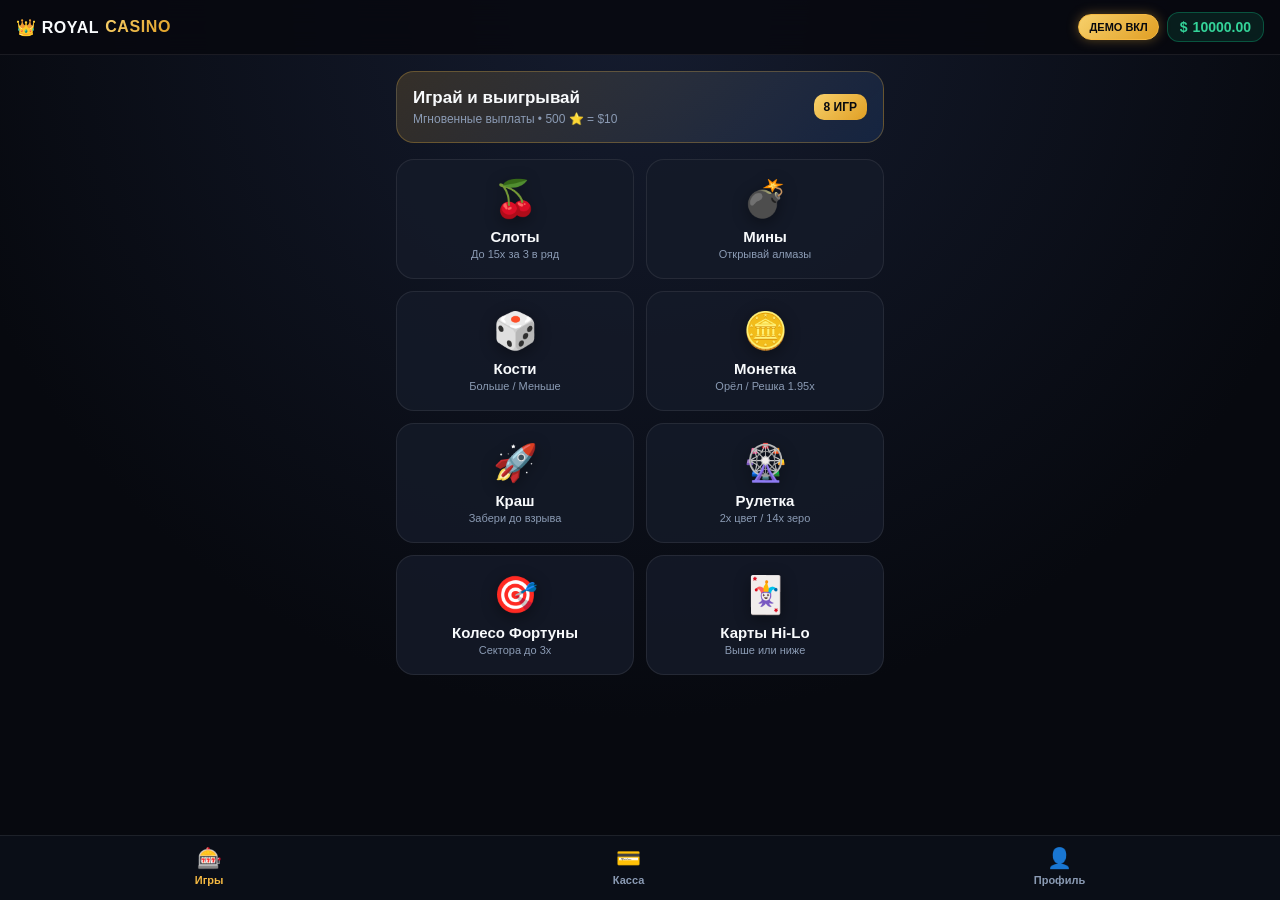
==== commit 1ccfa473: "Update index.html" ====
--- a/static/index.html
+++ b/static/index.html
@@ -3,28 +3,33 @@
 <head>
   <meta charset="UTF-8" />
   <meta name="viewport" content="width=device-width, initial-scale=1.0, maximum-scale=1.0, user-scalable=no" />
-  <title>Royal Casino Mini App</title>
+  <title>ROYAL CASINO</title>
   <script src="https://telegram.org/js/telegram-web-app.js"></script>
   <style>
     :root {
-      --bg: #0b0e14;
-      --card: #151a24;
-      --card-hover: #1c2331;
-      --border: #252e3f;
+      --bg: #07090f;
+      --bg-grad: radial-gradient(circle at 50% 0%, #151c2f 0%, #07090f 65%);
+      --card: rgba(20, 26, 40, 0.85);
+      --card-solid: #141a28;
+      --border: rgba(255, 255, 255, 0.08);
+      --gold: #f5b942;
+      --gold-grad: linear-gradient(135deg, #f7d06b 0%, #e09f24 100%);
       --primary: #3b82f6;
-      --primary-hover: #2563eb;
-      --accent: #f59e0b;
+      --primary-grad: linear-gradient(135deg, #4f8dfd 0%, #2563eb 100%);
       --success: #10b981;
       --danger: #ef4444;
-      --text: #f1f5f9;
-      --muted: #94a3b8;
+      --text: #f8fafc;
+      --muted: #8b9bb4;
     }
     * { box-sizing: border-box; margin: 0; padding: 0; -webkit-tap-highlight-color: transparent; }
     body {
-      font-family: -apple-system, BlinkMacSystemFont, "Segoe UI", Roboto, Helvetica, Arial, sans-serif;
+      font-family: -apple-system, BlinkMacSystemFont, "Segoe UI", Roboto, Inter, sans-serif;
       background: var(--bg);
+      background-image: var(--bg-grad);
+      background-attachment: fixed;
       color: var(--text);
-      padding-bottom: 76px;
+      padding-bottom: 84px;
+      min-height: 100vh;
       overflow-x: hidden;
     }
 
@@ -33,54 +38,97 @@
       position: sticky;
       top: 0;
       z-index: 50;
-      background: rgba(11, 14, 20, 0.92);
-      backdrop-filter: blur(10px);
+      background: rgba(7, 9, 15, 0.88);
+      backdrop-filter: blur(14px);
       border-bottom: 1px solid var(--border);
       padding: 12px 16px;
       display: flex;
       justify-content: space-between;
       align-items: center;
-      gap: 10px;
-    }
-    .brand { font-weight: 800; font-size: 16px; letter-spacing: 0.4px; display: flex; align-items: center; gap: 6px; }
-    .brand span { color: var(--accent); }
+      gap: 8px;
+    }
+    .brand {
+      font-weight: 900;
+      font-size: 16px;
+      letter-spacing: 0.6px;
+      display: flex;
+      align-items: center;
+      gap: 6px;
+    }
+    .brand span {
+      background: var(--gold-grad);
+      -webkit-background-clip: text;
+      -webkit-text-fill-color: transparent;
+    }
     .header-right { display: flex; align-items: center; gap: 8px; }
     .demo-pill {
       font-size: 11px;
-      font-weight: 700;
-      padding: 5px 9px;
+      font-weight: 800;
+      padding: 6px 10px;
       border-radius: 999px;
       border: 1px solid var(--border);
-      background: var(--card);
+      background: rgba(255, 255, 255, 0.04);
       color: var(--muted);
       cursor: pointer;
+      transition: all 0.2s;
     }
     .demo-pill.active {
-      border-color: var(--accent);
-      color: var(--accent);
-      background: rgba(245, 158, 11, 0.12);
+      border-color: var(--gold);
+      color: #07090f;
+      background: var(--gold-grad);
+      box-shadow: 0 0 12px rgba(245, 185, 66, 0.35);
     }
     .balance-box {
-      background: var(--card);
-      border: 1px solid var(--border);
+      background: rgba(16, 185, 129, 0.12);
+      border: 1px solid rgba(16, 185, 129, 0.35);
       border-radius: 12px;
       padding: 6px 12px;
-      font-weight: 700;
+      font-weight: 800;
       font-size: 14px;
-      color: var(--success);
+      color: #34d399;
       display: flex;
       align-items: center;
-      gap: 6px;
-    }
-
-    /* Контейнер */
-    main { padding: 14px; max-width: 540px; margin: 0 auto; }
-    .view { display: none; animation: fadeIn 0.2s ease; }
+      gap: 5px;
+    }
+
+    main { padding: 16px; max-width: 520px; margin: 0 auto; }
+    .view { display: none; animation: fadeIn 0.22s ease; }
     .view.active { display: block; }
-    @keyframes fadeIn { from { opacity: 0; transform: translateY(4px); } to { opacity: 1; transform: translateY(0); } }
-
-    /* Сетка игр в лобби */
-    .section-title { font-size: 15px; font-weight: 700; margin-bottom: 12px; color: var(--muted); text-transform: uppercase; letter-spacing: 0.6px; }
+    @keyframes fadeIn { from { opacity: 0; transform: translateY(6px); } to { opacity: 1; transform: translateY(0); } }
+
+    .section-title {
+      font-size: 12px;
+      font-weight: 800;
+      margin: 14px 0 10px;
+      color: var(--muted);
+      text-transform: uppercase;
+      letter-spacing: 1px;
+    }
+    .section-title:first-child { margin-top: 2px; }
+
+    /* Лобби */
+    .hero-banner {
+      background: linear-gradient(135deg, rgba(245, 185, 66, 0.16) 0%, rgba(59, 130, 246, 0.14) 100%);
+      border: 1px solid rgba(245, 185, 66, 0.28);
+      border-radius: 18px;
+      padding: 16px;
+      margin-bottom: 16px;
+      display: flex;
+      justify-content: space-between;
+      align-items: center;
+    }
+    .hero-banner h2 { font-size: 17px; font-weight: 800; margin-bottom: 4px; }
+    .hero-banner p { font-size: 12px; color: var(--muted); }
+    .hero-badge {
+      background: var(--gold-grad);
+      color: #07090f;
+      font-weight: 900;
+      font-size: 12px;
+      padding: 6px 10px;
+      border-radius: 10px;
+      white-space: nowrap;
+    }
+
     .games-grid {
       display: grid;
       grid-template-columns: repeat(2, 1fr);
@@ -89,202 +137,227 @@
     .game-card {
       background: var(--card);
       border: 1px solid var(--border);
-      border-radius: 16px;
-      padding: 16px 12px;
+      border-radius: 18px;
+      padding: 18px 12px;
       text-align: center;
       cursor: pointer;
-      transition: transform 0.12s, border-color 0.15s, background 0.15s;
-    }
-    .game-card:active { transform: scale(0.97); }
-    .game-card:hover { border-color: var(--primary); background: var(--card-hover); }
-    .game-icon { font-size: 34px; margin-bottom: 8px; }
-    .game-name { font-weight: 700; font-size: 15px; margin-bottom: 4px; }
-    .game-desc { font-size: 12px; color: var(--muted); }
-
-    /* Экран отдельной игры */
-    .game-header {
-      display: flex;
-      align-items: center;
-      gap: 10px;
-      margin-bottom: 14px;
-    }
+      transition: transform 0.14s, border-color 0.2s, box-shadow 0.2s;
+      position: relative;
+      overflow: hidden;
+    }
+    .game-card:active { transform: scale(0.96); }
+    .game-card:hover {
+      border-color: rgba(245, 185, 66, 0.5);
+      box-shadow: 0 8px 24px rgba(0, 0, 0, 0.35);
+    }
+    .game-icon { font-size: 36px; margin-bottom: 8px; filter: drop-shadow(0 4px 8px rgba(0,0,0,0.4)); }
+    .game-name { font-weight: 800; font-size: 15px; margin-bottom: 3px; }
+    .game-desc { font-size: 11px; color: var(--muted); }
+
+    /* Панели и формы */
+    .game-header { display: flex; align-items: center; gap: 12px; margin-bottom: 14px; }
     .back-btn {
       background: var(--card);
       border: 1px solid var(--border);
       color: var(--text);
-      padding: 8px 12px;
-      border-radius: 10px;
-      font-weight: 600;
+      padding: 8px 14px;
+      border-radius: 12px;
+      font-weight: 700;
       font-size: 13px;
       cursor: pointer;
     }
     .panel {
       background: var(--card);
       border: 1px solid var(--border);
-      border-radius: 16px;
+      border-radius: 18px;
       padding: 16px;
       margin-bottom: 14px;
-    }
-
-    /* Элементы управления ставкой */
+      backdrop-filter: blur(10px);
+    }
+
     .bet-row { margin-top: 12px; }
-    .bet-label { font-size: 12px; color: var(--muted); margin-bottom: 6px; display: flex; justify-content: space-between; }
+    .bet-label {
+      font-size: 12px;
+      color: var(--muted);
+      margin-bottom: 6px;
+      display: flex;
+      justify-content: space-between;
+      font-weight: 600;
+    }
     .bet-input-wrap { display: flex; gap: 6px; }
     input[type="number"], input[type="text"], select {
       width: 100%;
-      background: #0e121a;
+      background: rgba(7, 9, 15, 0.75);
       border: 1px solid var(--border);
       color: var(--text);
-      border-radius: 10px;
-      padding: 10px 12px;
+      border-radius: 12px;
+      padding: 11px 13px;
       font-size: 15px;
-      font-weight: 600;
+      font-weight: 700;
       outline: none;
-    }
-    input:focus, select:focus { border-color: var(--primary); }
+      transition: border-color 0.2s;
+    }
+    input:focus, select:focus { border-color: var(--gold); }
     .chip-btn {
-      background: #1e2636;
+      background: rgba(255, 255, 255, 0.06);
       border: 1px solid var(--border);
       color: var(--text);
-      border-radius: 10px;
-      padding: 0 12px;
-      font-weight: 700;
+      border-radius: 12px;
+      padding: 0 13px;
+      font-weight: 800;
       font-size: 13px;
       cursor: pointer;
     }
     .action-btn {
       width: 100%;
       margin-top: 14px;
-      padding: 13px;
+      padding: 14px;
       border: none;
-      border-radius: 12px;
-      background: var(--primary);
-      color: #fff;
+      border-radius: 14px;
+      background: var(--gold-grad);
+      color: #07090f;
       font-size: 15px;
-      font-weight: 700;
+      font-weight: 900;
       cursor: pointer;
-      transition: background 0.15s, transform 0.1s;
+      transition: transform 0.1s, opacity 0.2s;
+      box-shadow: 0 6px 18px rgba(245, 185, 66, 0.22);
     }
     .action-btn:active { transform: scale(0.98); }
-    .action-btn:disabled { opacity: 0.5; cursor: not-allowed; }
-    .action-btn.success { background: var(--success); }
-    .action-btn.danger { background: var(--danger); }
+    .action-btn:disabled { opacity: 0.45; cursor: not-allowed; }
+    .action-btn.primary { background: var(--primary-grad); color: #fff; box-shadow: 0 6px 18px rgba(59, 130, 246, 0.25); }
+    .action-btn.success { background: linear-gradient(135deg, #10b981, #059669); color: #fff; box-shadow: 0 6px 18px rgba(16, 185, 129, 0.25); }
+    .action-btn.danger { background: linear-gradient(135deg, #ef4444, #dc2626); color: #fff; }
 
     .result-banner {
       margin-top: 12px;
-      padding: 10px 12px;
-      border-radius: 10px;
+      padding: 11px 14px;
+      border-radius: 12px;
       text-align: center;
-      font-weight: 700;
-      font-size: 14px;
+      font-weight: 800;
+      font-size: 13px;
       display: none;
     }
-    .result-banner.win { display: block; background: rgba(16, 185, 129, 0.15); color: var(--success); border: 1px solid rgba(16, 185, 129, 0.4); }
-    .result-banner.lose { display: block; background: rgba(239, 68, 68, 0.15); color: var(--danger); border: 1px solid rgba(239, 68, 68, 0.4); }
-
-    /* Слоты */
-    .reels {
-      display: flex;
-      justify-content: center;
-      gap: 10px;
-      margin: 14px 0;
-    }
+    .result-banner.win { display: block; background: rgba(16, 185, 129, 0.16); color: #34d399; border: 1px solid rgba(16, 185, 129, 0.4); }
+    .result-banner.lose { display: block; background: rgba(239, 68, 68, 0.16); color: #f87171; border: 1px solid rgba(239, 68, 68, 0.4); }
+
+    /* Игры */
+    .reels { display: flex; justify-content: center; gap: 10px; margin: 16px 0; }
     .reel {
-      width: 82px;
-      height: 82px;
-      background: #0e121a;
-      border: 2px solid var(--border);
-      border-radius: 14px;
+      width: 84px;
+      height: 84px;
+      background: rgba(7, 9, 15, 0.85);
+      border: 2px solid rgba(245, 185, 66, 0.35);
+      border-radius: 16px;
       display: flex;
       align-items: center;
       justify-content: center;
       font-size: 42px;
-    }
-
-    /* Мины */
-    .mines-grid {
-      display: grid;
-      grid-template-columns: repeat(5, 1fr);
-      gap: 6px;
-      margin: 12px 0;
-    }
+      box-shadow: inset 0 4px 12px rgba(0, 0, 0, 0.6);
+    }
+
+    .mines-grid { display: grid; grid-template-columns: repeat(5, 1fr); gap: 7px; margin: 14px 0; }
     .mine-cell {
       aspect-ratio: 1;
-      background: #1e2636;
+      background: rgba(255, 255, 255, 0.06);
       border: 1px solid var(--border);
-      border-radius: 10px;
+      border-radius: 11px;
       font-size: 20px;
       display: flex;
       align-items: center;
       justify-content: center;
       cursor: pointer;
-      user-select: none;
-    }
-    .mine-cell.safe { background: rgba(16, 185, 129, 0.2); border-color: var(--success); }
-    .mine-cell.boom { background: rgba(239, 68, 68, 0.25); border-color: var(--danger); }
-
-    /* Переключатели выбора */
+      transition: transform 0.1s, background 0.15s;
+    }
+    .mine-cell:active { transform: scale(0.93); }
+    .mine-cell.safe { background: rgba(16, 185, 129, 0.22); border-color: var(--success); }
+    .mine-cell.boom { background: rgba(239, 68, 68, 0.28); border-color: var(--danger); }
+
     .choice-group { display: flex; gap: 8px; margin: 10px 0; }
     .choice-btn {
       flex: 1;
-      padding: 10px;
-      border-radius: 10px;
+      padding: 11px 8px;
+      border-radius: 12px;
       border: 1px solid var(--border);
-      background: #0e121a;
+      background: rgba(7, 9, 15, 0.65);
       color: var(--text);
-      font-weight: 700;
+      font-weight: 800;
+      font-size: 13px;
       cursor: pointer;
-    }
-    .choice-btn.selected { border-color: var(--primary); background: rgba(59, 130, 246, 0.18); color: #60a5fa; }
-    .choice-btn.red.selected { border-color: var(--danger); background: rgba(239, 68, 68, 0.2); color: #f87171; }
-    .choice-btn.green.selected { border-color: var(--success); background: rgba(16, 185, 129, 0.2); color: #34d399; }
-
-    /* Колесо */
-    .wheel-wrap {
-      position: relative;
-      width: 240px;
-      height: 240px;
-      margin: 12px auto;
-    }
+      transition: all 0.15s;
+    }
+    .choice-btn.selected { border-color: var(--gold); background: rgba(245, 185, 66, 0.18); color: var(--gold); }
+    .choice-btn.red.selected { border-color: var(--danger); background: rgba(239, 68, 68, 0.22); color: #f87171; }
+    .choice-btn.green.selected { border-color: var(--success); background: rgba(16, 185, 129, 0.22); color: #34d399; }
+
+    .wheel-wrap { position: relative; width: 244px; height: 244px; margin: 14px auto; }
     .wheel-pointer {
       position: absolute;
-      top: -10px;
+      top: -12px;
       left: 50%;
       transform: translateX(-50%);
-      font-size: 22px;
-      color: var(--accent);
+      font-size: 24px;
+      color: var(--gold);
       z-index: 5;
+      filter: drop-shadow(0 2px 6px rgba(0,0,0,0.8));
     }
     canvas#wheelCanvas {
-      width: 240px;
-      height: 240px;
+      width: 244px;
+      height: 244px;
       border-radius: 50%;
-      border: 4px solid var(--border);
+      border: 4px solid rgba(245, 185, 66, 0.5);
       transition: transform 2.6s cubic-bezier(0.17, 0.67, 0.12, 0.99);
     }
 
-    /* Профиль и списки */
-    .profile-row { display: flex; justify-content: space-between; padding: 10px 0; border-bottom: 1px solid var(--border); font-size: 14px; }
-    .profile-row:last-child { border-bottom: none; }
-    .tx-item { display: flex; justify-content: space-between; align-items: center; padding: 10px 0; border-bottom: 1px solid var(--border); font-size: 13px; }
-    .tx-item:last-child { border-bottom: none; }
-    .badge { padding: 3px 8px; border-radius: 6px; font-size: 11px; font-weight: 700; }
-    .badge.pending { background: rgba(245, 158, 11, 0.2); color: var(--accent); }
-    .badge.approved { background: rgba(16, 185, 129, 0.2); color: var(--success); }
-    .badge.rejected { background: rgba(239, 68, 68, 0.2); color: var(--danger); }
-
-    /* Нижняя навигация */
+    /* Профиль, статистика, админка */
+    .stats-grid { display: grid; grid-template-columns: repeat(3, 1fr); gap: 8px; margin-bottom: 14px; }
+    .stat-card {
+      background: rgba(7, 9, 15, 0.6);
+      border: 1px solid var(--border);
+      border-radius: 14px;
+      padding: 12px 8px;
+      text-align: center;
+    }
+    .stat-val { font-size: 16px; font-weight: 900; color: var(--gold); }
+    .stat-lbl { font-size: 10px; color: var(--muted); margin-top: 3px; text-transform: uppercase; }
+
+    .row-item {
+      display: flex;
+      justify-content: space-between;
+      align-items: center;
+      padding: 10px 0;
+      border-bottom: 1px solid var(--border);
+      font-size: 13px;
+      gap: 8px;
+    }
+    .row-item:last-child { border-bottom: none; }
+    .badge { padding: 4px 8px; border-radius: 8px; font-size: 11px; font-weight: 800; text-transform: uppercase; }
+    .badge.pending { background: rgba(245, 185, 66, 0.2); color: var(--gold); }
+    .badge.approved { background: rgba(16, 185, 129, 0.2); color: #34d399; }
+    .badge.rejected { background: rgba(239, 68, 68, 0.2); color: #f87171; }
+
+    .mini-btn {
+      padding: 6px 10px;
+      border-radius: 8px;
+      border: none;
+      font-size: 12px;
+      font-weight: 800;
+      cursor: pointer;
+    }
+    .mini-btn.ok { background: var(--success); color: #fff; }
+    .mini-btn.no { background: var(--danger); color: #fff; }
+
+    /* Навигация */
     nav {
       position: fixed;
       bottom: 0;
       left: 0;
       right: 0;
-      background: rgba(21, 26, 36, 0.96);
-      backdrop-filter: blur(10px);
+      background: rgba(11, 15, 25, 0.94);
+      backdrop-filter: blur(14px);
       border-top: 1px solid var(--border);
       display: flex;
       justify-content: space-around;
-      padding: 8px 0 12px;
+      padding: 10px 0 14px;
       z-index: 50;
     }
     .nav-btn {
@@ -292,31 +365,38 @@
       border: none;
       color: var(--muted);
       font-size: 11px;
-      font-weight: 600;
+      font-weight: 700;
       display: flex;
       flex-direction: column;
       align-items: center;
-      gap: 3px;
+      gap: 4px;
       cursor: pointer;
     }
-    .nav-btn.active { color: var(--primary); }
-    .nav-btn span.ico { font-size: 19px; }
+    .nav-btn.active { color: var(--gold); }
+    .nav-btn span.ico { font-size: 20px; }
   </style>
 </head>
 <body>
 
   <header>
-    <div class="brand">🎰 ROYAL <span>CASINO</span></div>
+    <div class="brand">👑 ROYAL <span>CASINO</span></div>
     <div class="header-right">
       <button id="demoToggle" class="demo-pill" onclick="toggleDemo()">ДЕМО ВЫКЛ</button>
-      <div class="balance-box">💰 $<span id="balanceDisplay">0.00</span></div>
+      <div class="balance-box">$<span id="balanceDisplay">0.00</span></div>
     </div>
   </header>
 
   <main>
-    <!-- ЛОББИ ИГР -->
+    <!-- ЛОББИ -->
     <section id="view-lobby" class="view active">
-      <div class="section-title">Выберите игру</div>
+      <div class="hero-banner">
+        <div>
+          <h2>Играй и выигрывай</h2>
+          <p>Мгновенные выплаты • 500 ⭐ = $10</p>
+        </div>
+        <div class="hero-badge">8 ИГР</div>
+      </div>
+
       <div class="games-grid">
         <div class="game-card" onclick="openGame('slots')">
           <div class="game-icon">🍒</div>
@@ -331,12 +411,12 @@
         <div class="game-card" onclick="openGame('dice')">
           <div class="game-icon">🎲</div>
           <div class="game-name">Кости</div>
-          <div class="game-desc">Больше или меньше</div>
+          <div class="game-desc">Больше / Меньше</div>
         </div>
         <div class="game-card" onclick="openGame('coinflip')">
           <div class="game-icon">🪙</div>
           <div class="game-name">Монетка</div>
-          <div class="game-desc">Орёл / Решка (1.95x)</div>
+          <div class="game-desc">Орёл / Решка 1.95x</div>
         </div>
         <div class="game-card" onclick="openGame('crash')">
           <div class="game-icon">🚀</div>
@@ -351,7 +431,7 @@
         <div class="game-card" onclick="openGame('wheel')">
           <div class="game-icon">🎯</div>
           <div class="game-name">Колесо Фортуны</div>
-          <div class="game-desc">Множители до 3x</div>
+          <div class="game-desc">Сектора до 3x</div>
         </div>
         <div class="game-card" onclick="openGame('hilo')">
           <div class="game-icon">🃏</div>
@@ -364,26 +444,26 @@
     <!-- ЭКРАН ИГРЫ -->
     <section id="view-game" class="view">
       <div class="game-header">
-        <button class="back-btn" onclick="switchTab('lobby')">← Назад</button>
+        <button class="back-btn" onclick="switchTab('lobby')">← Лобби</button>
         <h3 id="activeGameTitle">Игра</h3>
       </div>
       <div id="gameContainer" class="panel"></div>
     </section>
 
-    <!-- КАССА (ДЕПОЗИТ / ВЫВОД) -->
+    <!-- КАССА -->
     <section id="view-wallet" class="view">
-      <div class="section-title">Пополнение (Telegram Stars)</div>
+      <div class="section-title">Пополнение через Telegram Stars</div>
       <div class="panel">
-        <p style="font-size:13px;color:var(--muted);margin-bottom:10px;">Курс: <b>50 Stars = $1.00</b>. Оплата проходит мгновенно через Telegram.</p>
+        <p style="font-size:12px;color:var(--muted);margin-bottom:10px;">Курс: <b>50 ⭐ = $1.00</b> (500 ⭐ = $10.00). Зачисление мгновенное.</p>
         <div class="choice-group">
-          <button class="choice-btn" onclick="buyStars(50)">50 ⭐ ($1)</button>
-          <button class="choice-btn" onclick="buyStars(250)">250 ⭐ ($5)</button>
-          <button class="choice-btn" onclick="buyStars(500)">500 ⭐ ($10)</button>
+          <button class="choice-btn" onclick="buyStars(50)">50 ⭐<br><small>$1</small></button>
+          <button class="choice-btn" onclick="buyStars(250)">250 ⭐<br><small>$5</small></button>
+          <button class="choice-btn" onclick="buyStars(500)">500 ⭐<br><small>$10</small></button>
         </div>
         <div class="bet-row">
-          <div class="bet-label"><span>Или укажите количество Stars (мин. 10)</span></div>
+          <div class="bet-label"><span>Своя сумма в Stars (1 – 10000)</span></div>
           <div class="bet-input-wrap">
-            <input type="number" id="customStars" value="100" min="10" max="25000" />
+            <input type="number" id="customStars" value="100" min="1" max="10000" />
             <button class="chip-btn" onclick="buyStars(parseInt(document.getElementById('customStars').value || 100))">Купить</button>
           </div>
         </div>
@@ -391,19 +471,11 @@
 
       <div class="section-title">Вывод средств</div>
       <div class="panel">
-        <div class="bet-label"><span>Сумма вывода ($), мин. $5.00</span></div>
-        <input type="number" id="withdrawAmount" value="10" min="5" step="1" />
+        <div class="bet-label"><span>Сумма вывода ($), мин. $1.00</span></div>
+        <input type="number" id="withdrawAmount" value="10" min="1" step="1" />
         <div class="bet-row">
-          <div class="bet-label"><span>Метод выплаты</span></div>
-          <select id="withdrawMethod">
-            <option value="USDT TRC20">USDT (TRC20)</option>
-            <option value="TON Wallet">TON Wallet</option>
-            <option value="Банковская карта">Банковская карта</option>
-          </select>
-        </div>
-        <div class="bet-row">
-          <div class="bet-label"><span>Реквизиты (адрес кошелька или номер карты)</span></div>
-          <input type="text" id="withdrawWallet" placeholder="Введите реквизиты..." />
+          <div class="bet-label"><span>Реквизиты (карта, TON или USDT TRC20)</span></div>
+          <input type="text" id="withdrawDetails" placeholder="Например: USDT TRC20 T..." />
         </div>
         <button class="action-btn success" onclick="submitWithdraw()">Создать заявку на вывод</button>
         <div id="withdrawMsg" class="result-banner"></div>
@@ -417,28 +489,44 @@
     <section id="view-profile" class="view">
       <div class="section-title">Профиль игрока</div>
       <div class="panel">
-        <div class="profile-row"><span>Имя</span><strong id="profName">—</strong></div>
-        <div class="profile-row"><span>Telegram ID</span><strong id="profId">—</strong></div>
-        <div class="profile-row"><span>Реальный баланс</span><strong style="color:var(--success)">$<span id="profBal">0.00</span></strong></div>
-        <div class="profile-row"><span>Всего поставлено</span><strong>$<span id="profWagered">0.00</span></strong></div>
+        <div class="row-item"><span>Игрок</span><strong id="profName">—</strong></div>
+        <div class="row-item"><span>Telegram ID</span><strong id="profId">—</strong></div>
+        <div class="row-item"><span>Реальный баланс</span><strong style="color:#34d399">$<span id="profBal">0.00</span></strong></div>
+        <div class="row-item"><span>Сыграно игр</span><strong id="profGames">0</strong></div>
+        <div class="row-item"><span>Всего выиграно</span><strong style="color:var(--gold)">$<span id="profWon">0.00</span></strong></div>
       </div>
 
       <div id="adminPanel" style="display:none;">
-        <div class="section-title" style="color:var(--accent);">🛡️ Админ-панель</div>
+        <div class="section-title" style="color:var(--gold);">🛡️ Админ-панель</div>
+        <div class="stats-grid">
+          <div class="stat-card"><div class="stat-val" id="admUsersCount">0</div><div class="stat-lbl">Игроков</div></div>
+          <div class="stat-card"><div class="stat-val" id="admTotalBal">$0</div><div class="stat-lbl">Общий банк</div></div>
+          <div class="stat-card"><div class="stat-val" id="admTotalGames">0</div><div class="stat-lbl">Игр</div></div>
+        </div>
+
         <div class="panel">
-          <div class="bet-label"><span>Telegram ID игрока</span></div>
-          <input type="number" id="adminTargetId" placeholder="Например: 1399021973" />
+          <div class="bet-label"><span>Управление балансом игрока</span></div>
+          <input type="number" id="adminTargetId" placeholder="Telegram ID игрока" />
           <div class="bet-row">
-            <div class="bet-label"><span>Сумма ($), можно с минусом</span></div>
-            <input type="number" id="adminAmount" value="100" step="1" />
+            <div class="bet-input-wrap">
+              <input type="number" id="adminAmount" value="100" min="0" step="1" />
+              <select id="adminMode" style="width:130px;">
+                <option value="add">Добавить</option>
+                <option value="sub">Списать</option>
+                <option value="set">Задать</option>
+              </select>
+            </div>
           </div>
-          <button class="action-btn" onclick="adminAdjustBalance()">Изменить баланс</button>
+          <button class="action-btn primary" onclick="adminAdjustBalance()">Применить</button>
           <div id="adminMsg" class="result-banner"></div>
         </div>
+
+        <div class="section-title" style="color:var(--gold);">Ожидающие заявки на вывод</div>
+        <div id="adminPendingList" class="panel">Нет активных заявок</div>
+
+        <div class="section-title" style="color:var(--gold);">Топ игроков</div>
+        <div id="adminUsersList" class="panel">Загрузка...</div>
       </div>
-
-      <div class="section-title">Последние ставки</div>
-      <div id="historyList" class="panel">Загрузка...</div>
     </section>
   </main>
 
@@ -451,24 +539,26 @@
   <script>
     const API_URL = "";
     const tg = window.Telegram ? window.Telegram.WebApp : null;
-    if (tg) {
-      tg.ready();
-      tg.expand();
-    }
+    if (tg) { tg.ready(); tg.expand(); }
 
     let state = {
       isDemo: false,
-      demoBalance: 1000.00,
+      demoBalance: 10000.00,
       realBalance: 0.00,
-      user: null,
+      userId: null,
+      username: "Игрок",
+      gamesPlayed: 0,
+      totalWon: 0,
+      withdrawals: [],
       isAdmin: false,
-      minesGame: null,
+      activeMines: null,
+      demoMines: null,
       hiloCard: Math.floor(Math.random() * 13) + 2,
       wheelRotation: 0
     };
 
     const wheelSectors = [0, 1.5, 0, 2, 0.5, 0, 1, 0, 1.5, 3];
-    const wheelColors = ['#334155', '#3b82f6', '#334155', '#8b5cf6', '#64748b', '#334155', '#10b981', '#334155', '#3b82f6', '#f59e0b'];
+    const wheelColors = ['#1e293b', '#3b82f6', '#1e293b', '#8b5cf6', '#475569', '#1e293b', '#10b981', '#1e293b', '#3b82f6', '#f59e0b'];
 
     function getHeaders() {
       const initData = tg && tg.initData ? tg.initData : "";
@@ -483,8 +573,8 @@
         ...options,
         headers: { ...getHeaders(), ...(options.headers || {}) }
       });
-      const data = await res.json();
-      if (!res.ok) throw new Error(data.detail || "Ошибка сервера");
+      const data = await res.json().catch(() => ({}));
+      if (!res.ok) throw new Error(data.detail || `Ошибка ${res.status}`);
       return data;
     }
 
@@ -498,74 +588,93 @@
 
     function toggleDemo() {
       state.isDemo = !state.isDemo;
-      if (state.isDemo && state.demoBalance < 10) state.demoBalance = 1000.00;
+      if (state.isDemo && state.demoBalance < 10) state.demoBalance = 10000.00;
       updateBalanceUI();
     }
 
     async function loadProfile() {
       try {
         const data = await apiFetch("/api/me");
-        state.user = data.user;
-        state.realBalance = data.user.balance;
-        state.isAdmin = data.is_admin;
-
-        document.getElementById("profName").textContent = data.user.first_name || data.user.username || "Игрок";
-        document.getElementById("profId").textContent = data.user.user_id;
-        document.getElementById("profBal").textContent = Number(data.user.balance).toFixed(2);
-        document.getElementById("profWagered").textContent = Number(data.user.total_wagered || 0).toFixed(2);
+        state.userId = data.user_id;
+        state.username = data.username;
+        state.realBalance = data.balance;
+        state.gamesPlayed = data.games_played;
+        state.totalWon = data.total_won;
+        state.activeMines = data.active_mines;
+        state.withdrawals = data.withdrawals || [];
+        state.isAdmin = !!data.is_admin;
+
+        document.getElementById("profName").textContent = state.username;
+        document.getElementById("profId").textContent = state.userId;
+        document.getElementById("profBal").textContent = Number(state.realBalance).toFixed(2);
+        document.getElementById("profGames").textContent = state.gamesPlayed;
+        document.getElementById("profWon").textContent = Number(state.totalWon).toFixed(2);
+
+        renderWithdrawals();
 
         if (state.isAdmin) {
           document.getElementById("adminPanel").style.display = "block";
           if (!document.getElementById("adminTargetId").value) {
-            document.getElementById("adminTargetId").value = data.user.user_id;
+            document.getElementById("adminTargetId").value = state.userId;
           }
+          loadAdminOverview();
         }
         updateBalanceUI();
       } catch (e) {
         state.isDemo = true;
+        document.getElementById("profName").textContent = "Гость (Демо)";
         updateBalanceUI();
       }
     }
 
-    async function loadHistory() {
-      const box = document.getElementById("historyList");
-      try {
-        const data = await apiFetch("/api/history");
-        if (!data.history.length) {
-          box.innerHTML = '<div style="color:var(--muted);font-size:13px;">Ставок пока нет</div>';
-          return;
-        }
-        box.innerHTML = data.history.map(h => {
-          const diff = h.payout - h.bet;
-          const color = diff >= 0 ? "var(--success)" : "var(--danger)";
-          const sign = diff >= 0 ? "+" : "";
-          return `<div class="tx-item">
-            <div><strong>${h.game.toUpperCase()}</strong><div style="color:var(--muted);font-size:11px;">Ставка: $${h.bet.toFixed(2)}</div></div>
-            <div style="font-weight:700;color:${color}">${sign}$${diff.toFixed(2)}</div>
-          </div>`;
-        }).join("");
-      } catch {
-        box.innerHTML = '<div style="color:var(--muted);font-size:13px;">Недоступно в демо-режиме</div>';
+    function renderWithdrawals() {
+      const box = document.getElementById("withdrawList");
+      if (!state.withdrawals.length) {
+        box.innerHTML = '<div style="color:var(--muted);font-size:13px;">Заявок пока нет</div>';
+        return;
       }
-    }
-
-    async function loadWithdrawals() {
-      const box = document.getElementById("withdrawList");
-      try {
-        const data = await apiFetch("/api/withdrawals");
-        if (!data.withdrawals.length) {
-          box.innerHTML = '<div style="color:var(--muted);font-size:13px;">Заявок пока нет</div>';
-          return;
-        }
-        box.innerHTML = data.withdrawals.map(w => `
-          <div class="tx-item">
-            <div><strong>$${w.amount.toFixed(2)}</strong> • ${w.method}<div style="color:var(--muted);font-size:11px;">${w.wallet}</div></div>
-            <span class="badge ${w.status}">${w.status}</span>
+      box.innerHTML = state.withdrawals.map(w => `
+        <div class="row-item">
+          <div><strong>Заявка #${w.id}</strong> • $${Number(w.amount).toFixed(2)}</div>
+          <span class="badge ${w.status}">${w.status}</span>
+        </div>
+      `).join("");
+    }
+
+    async function loadAdminOverview() {
+      if (!state.isAdmin) return;
+      try {
+        const data = await apiFetch("/api/admin/overview");
+        document.getElementById("admUsersCount").textContent = data.stats.users_count;
+        document.getElementById("admTotalBal").textContent = "$" + Number(data.stats.total_balance).toFixed(0);
+        document.getElementById("admTotalGames").textContent = data.stats.total_games;
+
+        const pBox = document.getElementById("adminPendingList");
+        if (!data.pending_withdrawals.length) {
+          pBox.innerHTML = '<div style="color:var(--muted);font-size:13px;">Нет ожидающих заявок</div>';
+        } else {
+          pBox.innerHTML = data.pending_withdrawals.map(w => `
+            <div class="row-item">
+              <div>
+                <strong>#${w.id} • $${Number(w.amount).toFixed(2)}</strong>
+                <div style="font-size:11px;color:var(--muted);">${w.username} (${w.user_id})<br>${w.details}</div>
+              </div>
+              <div style="display:flex;gap:5px;">
+                <button class="mini-btn ok" onclick="handleAdminWithdraw(${w.id}, 'approve')">✓</button>
+                <button class="mini-btn no" onclick="handleAdminWithdraw(${w.id}, 'reject')">✕</button>
+              </div>
+            </div>
+          `).join("");
+        }
+
+        const uBox = document.getElementById("adminUsersList");
+        uBox.innerHTML = data.users.map(u => `
+          <div class="row-item">
+            <div><strong>${u.username}</strong> <span style="color:var(--muted);font-size:11px;">(${u.user_id})</span></div>
+            <div style="color:#34d399;font-weight:800;">$${Number(u.balance).toFixed(2)}</div>
           </div>
         `).join("");
-      } catch {
-        box.innerHTML = '<div style="color:var(--muted);font-size:13px;">Войдите через Telegram</div>';
-      }
+      } catch {}
     }
 
     function switchTab(tab) {
@@ -574,9 +683,7 @@
       document.getElementById(`view-${tab}`).classList.add("active");
       const nav = document.getElementById(`nav-${tab}`);
       if (nav) nav.classList.add("active");
-
-      if (tab === "profile") { loadProfile(); loadHistory(); }
-      if (tab === "wallet") { loadWithdrawals(); }
+      if (tab === "profile" || tab === "wallet") loadProfile();
     }
 
     function betControlsHTML(btnText, fnName) {
@@ -596,13 +703,12 @@
 
     function multBet(k) {
       const inp = document.getElementById("betInput");
-      let val = Math.max(0.1, Math.round((parseFloat(inp.value || 1) * k) * 100) / 100);
-      inp.value = val;
+      inp.value = Math.max(0.1, Math.round((parseFloat(inp.value || 1) * k) * 100) / 100);
     }
 
     function getBet() {
       const b = parseFloat(document.getElementById("betInput").value);
-      if (isNaN(b) || b < 0.1) throw new Error("Минимальная ставка $0.10");
+      if (isNaN(b) || b <= 0) throw new Error("Введите корректную ставку");
       const bal = state.isDemo ? state.demoBalance : state.realBalance;
       if (b > bal) throw new Error("Недостаточно средств на балансе");
       return b;
@@ -655,14 +761,15 @@
           <button id="minesMainBtn" class="action-btn" onclick="startOrCashoutMines()">Начать игру</button>
           <div id="gameResult" class="result-banner"></div>
         `;
+        restoreActiveMinesUI();
       } else if (game === "dice") {
-        document.getElementById("activeGameTitle").textContent = "🎲 Кости (Dice)";
+        document.getElementById("activeGameTitle").textContent = "🎲 Кости";
         box.innerHTML = `
           <div class="choice-group">
             <button class="choice-btn selected" id="diceUnder" onclick="setDiceDir('under')">Меньше</button>
             <button class="choice-btn" id="diceOver" onclick="setDiceDir('over')">Больше</button>
           </div>
-          <div class="bet-label"><span>Число (2–98): <b id="diceTargetVal">50</b></span><span id="diceInfo">Шанс: 49% • 2.00x</span></div>
+          <div class="bet-label"><span>Цель (2–98): <b id="diceTargetVal">50</b></span><span id="diceInfo">Шанс: 49% • 2.00x</span></div>
           <input type="range" id="diceSlider" min="2" max="98" value="50" style="width:100%;" oninput="updateDiceUI()" />
           ${betControlsHTML("Бросить кубик", "playDice")}
         `;
@@ -678,17 +785,17 @@
         `;
         window._coinSide = "heads";
       } else if (game === "crash") {
-        document.getElementById("activeGameTitle").textContent = "🚀 Краш (Crash)";
+        document.getElementById("activeGameTitle").textContent = "🚀 Краш";
         box.innerHTML = `
-          <div style="text-align:center;font-size:36px;font-weight:800;margin:12px 0;color:var(--accent);" id="crashDisplay">1.00x</div>
-          <div class="bet-label"><span>Авто-вывод на множителе (1.1x – 100x)</span></div>
+          <div style="text-align:center;font-size:38px;font-weight:900;margin:14px 0;color:var(--gold);" id="crashDisplay">1.00x</div>
+          <div class="bet-label"><span>Авто-вывод (1.1x – 100x)</span></div>
           <input type="number" id="crashTarget" value="2.0" min="1.1" max="100" step="0.1" />
           ${betControlsHTML("Запустить ракету", "playCrash")}
         `;
       } else if (game === "roulette") {
         document.getElementById("activeGameTitle").textContent = "🎡 Рулетка";
         box.innerHTML = `
-          <div style="text-align:center;font-size:28px;font-weight:800;margin:10px 0;" id="rouletteRes">Готово к запуску</div>
+          <div style="text-align:center;font-size:26px;font-weight:900;margin:12px 0;" id="rouletteRes">Выберите цвет</div>
           <div class="choice-group">
             <button class="choice-btn red selected" id="rRed" onclick="setRoul('red')">🔴 Красн. (2x)</button>
             <button class="choice-btn green" id="rGreen" onclick="setRoul('green')">🟢 Зеро (14x)</button>
@@ -702,7 +809,7 @@
         box.innerHTML = `
           <div class="wheel-wrap">
             <div class="wheel-pointer">▼</div>
-            <canvas id="wheelCanvas" width="240" height="240"></canvas>
+            <canvas id="wheelCanvas" width="244" height="244"></canvas>
           </div>
           ${betControlsHTML("Крутить колесо", "playWheel")}
         `;
@@ -712,19 +819,19 @@
         box.innerHTML = `
           <div style="text-align:center;margin:10px 0;">
             <div style="font-size:12px;color:var(--muted);">Текущая карта</div>
-            <div id="hiloCardDisplay" style="font-size:44px;font-weight:800;margin:6px 0;">${cardLabel(state.hiloCard)}</div>
+            <div id="hiloCardDisplay" style="font-size:46px;font-weight:900;margin:6px 0;">${cardLabel(state.hiloCard)}</div>
           </div>
           <div class="choice-group">
             <button class="choice-btn selected" id="hlHigh" onclick="setHilo('high')">⬆️ Выше</button>
             <button class="choice-btn" id="hlLow" onclick="setHilo('low')">⬇️ Ниже</button>
           </div>
-          ${betControlsHTML("Открыть следующую карту", "playHilo")}
+          ${betControlsHTML("Открыть карту", "playHilo")}
         `;
         window._hiloDir = "high";
       }
     }
 
-    // --- ЛОГИКА ИГР ---
+    // --- 1. СЛОТЫ ---
     async function playSlots() {
       try {
         const bet = getBet();
@@ -735,105 +842,131 @@
           let mult = 0;
           if (reels[0]===reels[1] && reels[1]===reels[2]) mult = reels[0]==="7️⃣"?15:(reels[0]==="💎"?10:5);
           else if (reels[0]===reels[1] || reels[1]===reels[2] || reels[0]===reels[2]) mult = 1.5;
-          const payout = Math.round(bet * mult * 100) / 100;
-          data = { reels, multiplier: mult, payout, balance: state.demoBalance - bet + payout };
+          const win = Math.round(bet * mult * 100) / 100;
+          data = { reels, win, balance: state.demoBalance - bet + win };
         } else {
-          data = await apiFetch("/api/games/slots", { method: "POST", body: JSON.stringify({ bet }) });
+          data = await apiFetch("/api/play/slots", { method: "POST", body: JSON.stringify({ bet }) });
         }
         data.reels.forEach((s, i) => document.getElementById(`r${i}`).textContent = s);
         applyBalance(data.balance);
-        showBanner("gameResult", data.payout > 0, data.payout > 0 ? `Выигрыш $${data.payout.toFixed(2)} (${data.multiplier}x)!` : "Не повезло, попробуйте ещё");
+        showBanner("gameResult", data.win > 0, data.win > 0 ? `Выигрыш $${data.win.toFixed(2)}!` : "Не повезло, крутите ещё");
       } catch (e) { showBanner("gameResult", false, e.message); }
     }
 
+    // --- 2. МИНЫ ---
+    function restoreActiveMinesUI() {
+      const m = state.isDemo ? state.demoMines : state.activeMines;
+      if (!m) return;
+      document.getElementById("minesCount").value = m.mines_count;
+      document.getElementById("betInput").value = m.bet;
+      (m.revealed || []).forEach(c => {
+        const el = document.getElementById(`mc-${c}`);
+        if (el) { el.classList.add("safe"); el.textContent = "💎"; }
+      });
+      document.getElementById("minesMultLabel").textContent = `Множитель: ${(m.multiplier || 1).toFixed(2)}x`;
+      const btn = document.getElementById("minesMainBtn");
+      btn.textContent = m.potential_win ? `Забрать $${Number(m.potential_win).toFixed(2)}` : "Забрать выигрыш";
+      btn.classList.add("success");
+    }
+
     async function startOrCashoutMines() {
       try {
-        if (state.minesGame && state.minesGame.active) {
+        const active = state.isDemo ? state.demoMines : state.activeMines;
+        if (active) {
           if (state.isDemo) {
-            const payout = Math.round(state.minesGame.bet * state.minesGame.mult * 100) / 100;
-            applyBalance(state.demoBalance + payout);
-            showBanner("gameResult", true, `Вы забрали $${payout.toFixed(2)} (${state.minesGame.mult}x)!`);
+            if (!active.revealed.length) throw new Error("Откройте хотя бы одну клетку");
+            const win = Math.round(active.bet * active.multiplier * 100) / 100;
+            applyBalance(state.demoBalance + win);
+            showBanner("gameResult", true, `Вы забрали $${win.toFixed(2)} (${active.multiplier}x)!`);
+            state.demoMines = null;
           } else {
-            const data = await apiFetch("/api/games/mines/cashout", { method: "POST", body: JSON.stringify({ game_id: state.minesGame.id }) });
+            const data = await apiFetch("/api/play/mines/cashout", { method: "POST" });
             applyBalance(data.balance);
-            showBanner("gameResult", true, `Вы забрали $${data.payout.toFixed(2)} (${data.multiplier}x)!`);
+            showBanner("gameResult", true, `Вы забрали $${data.win.toFixed(2)} (${data.multiplier}x)!`);
+            state.activeMines = null;
           }
-          state.minesGame = null;
-          document.getElementById("minesMainBtn").textContent = "Начать игру";
-          document.getElementById("minesMainBtn").classList.remove("success");
+          const btn = document.getElementById("minesMainBtn");
+          btn.textContent = "Начать игру";
+          btn.classList.remove("success");
           return;
         }
 
         const bet = getBet();
-        const mines = parseInt(document.getElementById("minesCount").value || 3);
+        const mines_count = parseInt(document.getElementById("minesCount").value || 3);
         for (let i = 0; i < 25; i++) {
           const el = document.getElementById(`mc-${i}`);
-          el.className = "mine-cell";
-          el.textContent = "";
+          el.className = "mine-cell"; el.textContent = "";
         }
 
         if (state.isDemo) {
           applyBalance(state.demoBalance - bet);
           const all = Array.from({length: 25}, (_, i) => i).sort(() => Math.random() - 0.5);
-          state.minesGame = { active: true, bet, mines, mult: 1.0, revealed: [], mineSet: new Set(all.slice(0, mines)) };
+          state.demoMines = { bet, mines_count, multiplier: 1.0, revealed: [], mineSet: new Set(all.slice(0, mines_count)) };
         } else {
-          const data = await apiFetch("/api/games/mines/start", { method: "POST", body: JSON.stringify({ bet, mines }) });
+          const data = await apiFetch("/api/play/mines/start", { method: "POST", body: JSON.stringify({ bet, mines_count }) });
           applyBalance(data.balance);
-          state.minesGame = { active: true, id: data.game_id, bet, mines, mult: 1.0 };
-        }
-        document.getElementById("minesMainBtn").textContent = "Забрать выигрыш";
-        document.getElementById("minesMainBtn").classList.add("success");
+          state.activeMines = { bet: data.bet, mines_count: data.mines_count, multiplier: 1.0, revealed: [] };
+        }
+        document.getElementById("minesMultLabel").textContent = "Множитель: 1.00x";
+        const btn = document.getElementById("minesMainBtn");
+        btn.textContent = "Забрать выигрыш";
+        btn.classList.add("success");
         document.getElementById("gameResult").style.display = "none";
       } catch (e) { showBanner("gameResult", false, e.message); }
     }
 
-    async function clickMine(idx) {
-      if (!state.minesGame || !state.minesGame.active) return;
-      const cell = document.getElementById(`mc-${idx}`);
-      if (cell.classList.contains("safe")) return;
+    async function clickMine(cell) {
+      const active = state.isDemo ? state.demoMines : state.activeMines;
+      if (!active) return;
+      const el = document.getElementById(`mc-${cell}`);
+      if (el.classList.contains("safe")) return;
 
       try {
         if (state.isDemo) {
-          if (state.minesGame.mineSet.has(idx)) {
-            state.minesGame.mineSet.forEach(m => {
-              const c = document.getElementById(`mc-${m}`);
-              c.classList.add("boom"); c.textContent = "💥";
-            });
-            state.minesGame = null;
+          if (active.mineSet.has(cell)) {
+            active.mineSet.forEach(m => { const c = document.getElementById(`mc-${m}`); c.classList.add("boom"); c.textContent = "💥"; });
+            state.demoMines = null;
             document.getElementById("minesMainBtn").textContent = "Начать игру";
             document.getElementById("minesMainBtn").classList.remove("success");
             showBanner("gameResult", false, "Вы подорвались на мине!");
           } else {
-            cell.classList.add("safe"); cell.textContent = "💎";
-            state.minesGame.revealed.push(idx);
+            el.classList.add("safe"); el.textContent = "💎";
+            active.revealed.push(cell);
             let prob = 1.0;
-            for (let i = 0; i < state.minesGame.revealed.length; i++) prob *= (25 - state.minesGame.mines - i) / (25 - i);
-            state.minesGame.mult = Math.round((0.98 / prob) * 100) / 100;
-            document.getElementById("minesMultLabel").textContent = `Множитель: ${state.minesGame.mult}x`;
-            document.getElementById("minesMainBtn").textContent = `Забрать $${(state.minesGame.bet * state.minesGame.mult).toFixed(2)}`;
+            for (let i = 0; i < active.revealed.length; i++) prob *= (25 - active.mines_count - i) / (25 - i);
+            active.multiplier = Math.round((0.98 / prob) * 100) / 100;
+            const pot = Math.round(active.bet * active.multiplier * 100) / 100;
+            document.getElementById("minesMultLabel").textContent = `Множитель: ${active.multiplier}x`;
+            document.getElementById("minesMainBtn").textContent = `Забрать $${pot.toFixed(2)}`;
           }
           return;
         }
 
-        const data = await apiFetch("/api/games/mines/reveal", { method: "POST", body: JSON.stringify({ game_id: state.minesGame.id, cell: idx }) });
-        if (data.boom) {
-          data.mines.forEach(m => {
-            const c = document.getElementById(`mc-${m}`);
-            c.classList.add("boom"); c.textContent = "💥";
-          });
-          state.minesGame = null;
+        const data = await apiFetch("/api/play/mines/reveal", { method: "POST", body: JSON.stringify({ cell }) });
+        if (data.status === "boom") {
+          data.mines.forEach(m => { const c = document.getElementById(`mc-${m}`); c.classList.add("boom"); c.textContent = "💥"; });
+          state.activeMines = null;
           document.getElementById("minesMainBtn").textContent = "Начать игру";
           document.getElementById("minesMainBtn").classList.remove("success");
           showBanner("gameResult", false, "Вы подорвались на мине!");
+        } else if (data.status === "win_all") {
+          el.classList.add("safe"); el.textContent = "💎";
+          applyBalance(data.balance);
+          state.activeMines = null;
+          document.getElementById("minesMainBtn").textContent = "Начать игру";
+          document.getElementById("minesMainBtn").classList.remove("success");
+          showBanner("gameResult", true, `Все клетки открыты! Выигрыш $${data.win.toFixed(2)}!`);
         } else {
-          cell.classList.add("safe"); cell.textContent = "💎";
-          state.minesGame.mult = data.multiplier;
+          el.classList.add("safe"); el.textContent = "💎";
+          state.activeMines.multiplier = data.multiplier;
+          state.activeMines.potential_win = data.potential_win;
           document.getElementById("minesMultLabel").textContent = `Множитель: ${data.multiplier}x`;
-          document.getElementById("minesMainBtn").textContent = `Забрать $${data.potential_payout.toFixed(2)}`;
+          document.getElementById("minesMainBtn").textContent = `Забрать $${data.potential_win.toFixed(2)}`;
         }
       } catch (e) { showBanner("gameResult", false, e.message); }
     }
 
+    // --- 3. КОСТИ ---
     function setDiceDir(d) {
       window._diceDir = d;
       document.getElementById("diceUnder").classList.toggle("selected", d === "under");
@@ -844,8 +977,7 @@
       const t = parseInt(document.getElementById("diceSlider").value);
       document.getElementById("diceTargetVal").textContent = t;
       const chance = window._diceDir === "under" ? (t - 1) : (100 - t);
-      const mult = (98 / chance).toFixed(2);
-      document.getElementById("diceInfo").textContent = `Шанс: ${chance}% • ${mult}x`;
+      document.getElementById("diceInfo").textContent = `Шанс: ${chance}% • ${(98 / chance).toFixed(2)}x`;
     }
     async function playDice() {
       try {
@@ -857,17 +989,18 @@
           const roll = Math.floor(Math.random() * 100) + 1;
           const chance = direction === "under" ? (target - 1) : (100 - target);
           const mult = Math.round((98 / chance) * 100) / 100;
-          const win = direction === "under" ? roll < target : roll > target;
-          const payout = win ? Math.round(bet * mult * 100) / 100 : 0;
-          data = { win, roll, payout, balance: state.demoBalance - bet + payout };
+          const is_win = direction === "under" ? roll < target : roll > target;
+          const win = is_win ? Math.round(bet * mult * 100) / 100 : 0;
+          data = { roll, is_win, win, balance: state.demoBalance - bet + win };
         } else {
-          data = await apiFetch("/api/games/dice", { method: "POST", body: JSON.stringify({ bet, target, direction }) });
+          data = await apiFetch("/api/play/dice", { method: "POST", body: JSON.stringify({ bet, target, direction }) });
         }
         applyBalance(data.balance);
-        showBanner("gameResult", data.win, `Выпало ${data.roll}! ` + (data.win ? `Победа +$${data.payout.toFixed(2)}` : "Проигрыш"));
+        showBanner("gameResult", data.is_win, `Выпало ${data.roll}! ` + (data.is_win ? `Победа +$${data.win.toFixed(2)}` : "Проигрыш"));
       } catch (e) { showBanner("gameResult", false, e.message); }
     }
 
+    // --- 4. МОНЕТКА ---
     function setCoin(s) {
       window._coinSide = s;
       document.getElementById("cfHeads").classList.toggle("selected", s === "heads");
@@ -880,39 +1013,41 @@
         let data;
         if (state.isDemo) {
           const result = Math.random() < 0.5 ? "heads" : "tails";
-          const win = result === choice;
-          const payout = win ? Math.round(bet * 1.95 * 100) / 100 : 0;
-          data = { win, result, payout, balance: state.demoBalance - bet + payout };
+          const win = result === choice ? Math.round(bet * 1.95 * 100) / 100 : 0;
+          data = { result, win, balance: state.demoBalance - bet + win };
         } else {
-          data = await apiFetch("/api/games/coinflip", { method: "POST", body: JSON.stringify({ bet, choice }) });
+          data = await apiFetch("/api/play/coinflip", { method: "POST", body: JSON.stringify({ bet, choice }) });
         }
         applyBalance(data.balance);
         const lbl = data.result === "heads" ? "Орёл" : "Решка";
-        showBanner("gameResult", data.win, `Выпал: ${lbl}. ` + (data.win ? `Выигрыш $${data.payout.toFixed(2)}` : "Не угадали"));
+        showBanner("gameResult", data.win > 0, `Выпал: ${lbl}. ` + (data.win > 0 ? `Выигрыш $${data.win.toFixed(2)}` : "Не угадали"));
       } catch (e) { showBanner("gameResult", false, e.message); }
     }
 
+    // --- 5. КРАШ ---
     async function playCrash() {
       try {
         const bet = getBet();
-        const target_multiplier = parseFloat(document.getElementById("crashTarget").value);
+        const target = parseFloat(document.getElementById("crashTarget").value);
         let data;
         if (state.isDemo) {
           const r = (Math.floor(Math.random() * 999999) + 1) / 1000000;
           const crash_point = Math.max(1.0, Math.round((0.97 / r) * 100) / 100);
-          const win = crash_point >= target_multiplier;
-          const payout = win ? Math.round(bet * target_multiplier * 100) / 100 : 0;
-          data = { win, crash_point, payout, balance: state.demoBalance - bet + payout };
+          const is_win = crash_point >= target;
+          const win = is_win ? Math.round(bet * target * 100) / 100 : 0;
+          data = { crash_point, is_win, win, balance: state.demoBalance - bet + win };
         } else {
-          data = await apiFetch("/api/games/crash", { method: "POST", body: JSON.stringify({ bet, target_multiplier }) });
-        }
-        document.getElementById("crashDisplay").textContent = `${data.crash_point.toFixed(2)}x`;
-        document.getElementById("crashDisplay").style.color = data.win ? "var(--success)" : "var(--danger)";
+          data = await apiFetch("/api/play/crash", { method: "POST", body: JSON.stringify({ bet, target }) });
+        }
+        const disp = document.getElementById("crashDisplay");
+        disp.textContent = `${data.crash_point.toFixed(2)}x`;
+        disp.style.color = data.is_win ? "var(--success)" : "var(--danger)";
         applyBalance(data.balance);
-        showBanner("gameResult", data.win, data.win ? `Успели забрать на ${target_multiplier}x! +$${data.payout.toFixed(2)}` : `Ракета взорвалась на ${data.crash_point.toFixed(2)}x`);
+        showBanner("gameResult", data.is_win, data.is_win ? `Забрали на ${target}x! +$${data.win.toFixed(2)}` : `Взрыв на ${data.crash_point.toFixed(2)}x`);
       } catch (e) { showBanner("gameResult", false, e.message); }
     }
 
+    // --- 6. РУЛЕТКА ---
     function setRoul(c) {
       window._roulColor = c;
       ["Red", "Green", "Black"].forEach(k => document.getElementById(`r${k}`).classList.toggle("selected", k.toLowerCase() === c));
@@ -925,45 +1060,45 @@
         if (state.isDemo) {
           const number = Math.floor(Math.random() * 15);
           const landed = number === 0 ? "green" : (number <= 7 ? "red" : "black");
-          const win = landed === color;
           const mult = landed === "green" ? 14 : 2;
-          const payout = win ? Math.round(bet * mult * 100) / 100 : 0;
-          data = { win, number, color: landed, payout, balance: state.demoBalance - bet + payout };
+          const win = landed === color ? Math.round(bet * mult * 100) / 100 : 0;
+          data = { number, color: landed, win, balance: state.demoBalance - bet + win };
         } else {
-          data = await apiFetch("/api/games/roulette", { method: "POST", body: JSON.stringify({ bet, color }) });
+          data = await apiFetch("/api/play/roulette", { method: "POST", body: JSON.stringify({ bet, color }) });
         }
         const ico = data.color === "green" ? "🟢" : (data.color === "red" ? "🔴" : "⚫");
         document.getElementById("rouletteRes").textContent = `${ico} Сектор #${data.number}`;
         applyBalance(data.balance);
-        showBanner("gameResult", data.win, data.win ? `Выигрыш $${data.payout.toFixed(2)}!` : "Ставка не сыграла");
+        showBanner("gameResult", data.win > 0, data.win > 0 ? `Выигрыш $${data.win.toFixed(2)}!` : "Ставка не сыграла");
       } catch (e) { showBanner("gameResult", false, e.message); }
     }
 
+    // --- 7. КОЛЕСО ФОРТУНЫ ---
     function drawWheel() {
       const canvas = document.getElementById("wheelCanvas");
       if (!canvas) return;
       const ctx = canvas.getContext("2d");
       const n = wheelSectors.length;
       const arc = (2 * Math.PI) / n;
-      ctx.clearRect(0, 0, 240, 240);
+      ctx.clearRect(0, 0, 244, 244);
       for (let i = 0; i < n; i++) {
         const angle = i * arc - Math.PI / 2;
         ctx.beginPath();
-        ctx.moveTo(120, 120);
-        ctx.arc(120, 120, 116, angle, angle + arc);
+        ctx.moveTo(122, 122);
+        ctx.arc(122, 122, 118, angle, angle + arc);
         ctx.fillStyle = wheelColors[i % wheelColors.length];
         ctx.fill();
-        ctx.strokeStyle = "#0b0e14";
+        ctx.strokeStyle = "#07090f";
         ctx.lineWidth = 2;
         ctx.stroke();
 
         ctx.save();
-        ctx.translate(120, 120);
+        ctx.translate(122, 122);
         ctx.rotate(angle + arc / 2);
         ctx.fillStyle = "#fff";
         ctx.font = "bold 13px sans-serif";
         ctx.textAlign = "right";
-        ctx.fillText(wheelSectors[i] + "x", 102, 5);
+        ctx.fillText(wheelSectors[i] + "x", 104, 5);
         ctx.restore();
       }
     }
@@ -973,25 +1108,27 @@
         const bet = getBet();
         let data;
         if (state.isDemo) {
-          const sector = Math.floor(Math.random() * wheelSectors.length);
-          const multiplier = wheelSectors[sector];
-          const payout = Math.round(bet * multiplier * 100) / 100;
-          data = { sector, multiplier, payout, balance: state.demoBalance - bet + payout };
+          const multiplier = wheelSectors[Math.floor(Math.random() * wheelSectors.length)];
+          const win = Math.round(bet * multiplier * 100) / 100;
+          data = { multiplier, win, balance: state.demoBalance - bet + win };
         } else {
-          data = await apiFetch("/api/games/wheel", { method: "POST", body: JSON.stringify({ bet }) });
-        }
+          data = await apiFetch("/api/play/wheel", { method: "POST", body: JSON.stringify({ bet }) });
+        }
+        const matchingIndices = wheelSectors.map((v, i) => v === data.multiplier ? i : -1).filter(i => i !== -1);
+        const sectorIdx = matchingIndices[Math.floor(Math.random() * matchingIndices.length)] || 0;
         const segDeg = 360 / wheelSectors.length;
-        const targetAngle = 360 - (data.sector * segDeg + segDeg / 2);
+        const targetAngle = 360 - (sectorIdx * segDeg + segDeg / 2);
         state.wheelRotation += 1440 + ((targetAngle - (state.wheelRotation % 360) + 360) % 360);
         document.getElementById("wheelCanvas").style.transform = `rotate(${state.wheelRotation}deg)`;
 
         setTimeout(() => {
           applyBalance(data.balance);
-          showBanner("gameResult", data.payout > 0, data.payout > 0 ? `Сектор ${data.multiplier}x! Выигрыш $${data.payout.toFixed(2)}` : "Сектор 0x — ставка сгорела");
+          showBanner("gameResult", data.win > 0, data.win > 0 ? `Сектор ${data.multiplier}x! Выигрыш $${data.win.toFixed(2)}` : "Сектор 0x — ставка сгорела");
         }, 2650);
       } catch (e) { showBanner("gameResult", false, e.message); }
     }
 
+    // --- 8. КАРТЫ HI-LO ---
     function cardLabel(v) {
       const map = { 11: "J", 12: "Q", 13: "K", 14: "A" };
       return (map[v] || v) + " ♠️";
@@ -1011,59 +1148,60 @@
           const count = guess === "high" ? (14 - state.hiloCard) : (state.hiloCard - 2);
           if (count <= 0) throw new Error("Невозможный ход для этой карты");
           const mult = Math.round((12.5 / count) * 100) / 100;
-          const win = guess === "high" ? next_card > state.hiloCard : next_card < state.hiloCard;
-          const payout = win ? Math.round(bet * mult * 100) / 100 : 0;
-          data = { win, next_card, payout, balance: state.demoBalance - bet + payout };
+          const isWin = guess === "high" ? next_card > state.hiloCard : next_card < state.hiloCard;
+          const win = isWin ? Math.round(bet * mult * 100) / 100 : 0;
+          data = { next_card, win, balance: state.demoBalance - bet + win };
         } else {
-          data = await apiFetch("/api/games/hilo", { method: "POST", body: JSON.stringify({ bet, current_card: state.hiloCard, guess }) });
+          data = await apiFetch("/api/play/hilo", { method: "POST", body: JSON.stringify({ bet, current_card: state.hiloCard, guess }) });
         }
         state.hiloCard = data.next_card;
         document.getElementById("hiloCardDisplay").textContent = cardLabel(data.next_card);
         applyBalance(data.balance);
-        showBanner("gameResult", data.win, data.win ? `Верно! Выигрыш $${data.payout.toFixed(2)}` : "Не угадали карту");
+        showBanner("gameResult", data.win > 0, data.win > 0 ? `Верно! Выигрыш $${data.win.toFixed(2)}` : "Не угадали карту");
       } catch (e) { showBanner("gameResult", false, e.message); }
     }
 
     // --- КАССА И АДМИНКА ---
     async function buyStars(stars) {
       try {
-        const data = await apiFetch("/api/deposit/invoice", { method: "POST", body: JSON.stringify({ stars }) });
+        const data = await apiFetch("/api/stars/invoice", { method: "POST", body: JSON.stringify({ stars }) });
         if (tg && tg.openInvoice) {
-          tg.openInvoice(data.invoice_link, (status) => {
+          tg.openInvoice(data.invoice_url, (status) => {
             if (status === "paid") setTimeout(loadProfile, 1200);
           });
         } else {
-          window.open(data.invoice_link, "_blank");
-        }
-      } catch (e) {
-        alert(e.message);
-      }
+          window.open(data.invoice_url, "_blank");
+        }
+      } catch (e) { alert(e.message); }
     }
 
     async function submitWithdraw() {
       try {
         const amount = parseFloat(document.getElementById("withdrawAmount").value);
-        const method = document.getElementById("withdrawMethod").value;
-        const wallet = document.getElementById("withdrawWallet").value.trim();
-        const data = await apiFetch("/api/withdraw", { method: "POST", body: JSON.stringify({ amount, method, wallet }) });
+        const details = document.getElementById("withdrawDetails").value.trim();
+        const data = await apiFetch("/api/withdraw", { method: "POST", body: JSON.stringify({ amount, details }) });
         applyBalance(data.balance);
-        showBanner("withdrawMsg", true, `Заявка #${data.withdrawal_id} создана!`);
-        loadWithdrawals();
-      } catch (e) {
-        showBanner("withdrawMsg", false, e.message);
-      }
+        showBanner("withdrawMsg", true, `Заявка #${data.id} создана!`);
+        loadProfile();
+      } catch (e) { showBanner("withdrawMsg", false, e.message); }
     }
 
     async function adminAdjustBalance() {
       try {
         const target_user_id = parseInt(document.getElementById("adminTargetId").value);
         const amount = parseFloat(document.getElementById("adminAmount").value);
-        const data = await apiFetch("/api/admin/balance", { method: "POST", body: JSON.stringify({ target_user_id, amount }) });
-        showBanner("adminMsg", true, `Готово! Новый баланс ID ${target_user_id}: $${data.new_balance.toFixed(2)}`);
+        const mode = document.getElementById("adminMode").value;
+        const data = await apiFetch("/api/admin/balance", { method: "POST", body: JSON.stringify({ target_user_id, amount, mode }) });
+        showBanner("adminMsg", true, `Новый баланс ID ${data.user_id}: $${Number(data.balance).toFixed(2)}`);
         loadProfile();
-      } catch (e) {
-        showBanner("adminMsg", false, e.message);
-      }
+      } catch (e) { showBanner("adminMsg", false, e.message); }
+    }
+
+    async function handleAdminWithdraw(wd_id, action) {
+      try {
+        await apiFetch("/api/admin/withdraw/handle", { method: "POST", body: JSON.stringify({ wd_id, action }) });
+        loadProfile();
+      } catch (e) { alert(e.message); }
     }
 
     loadProfile();
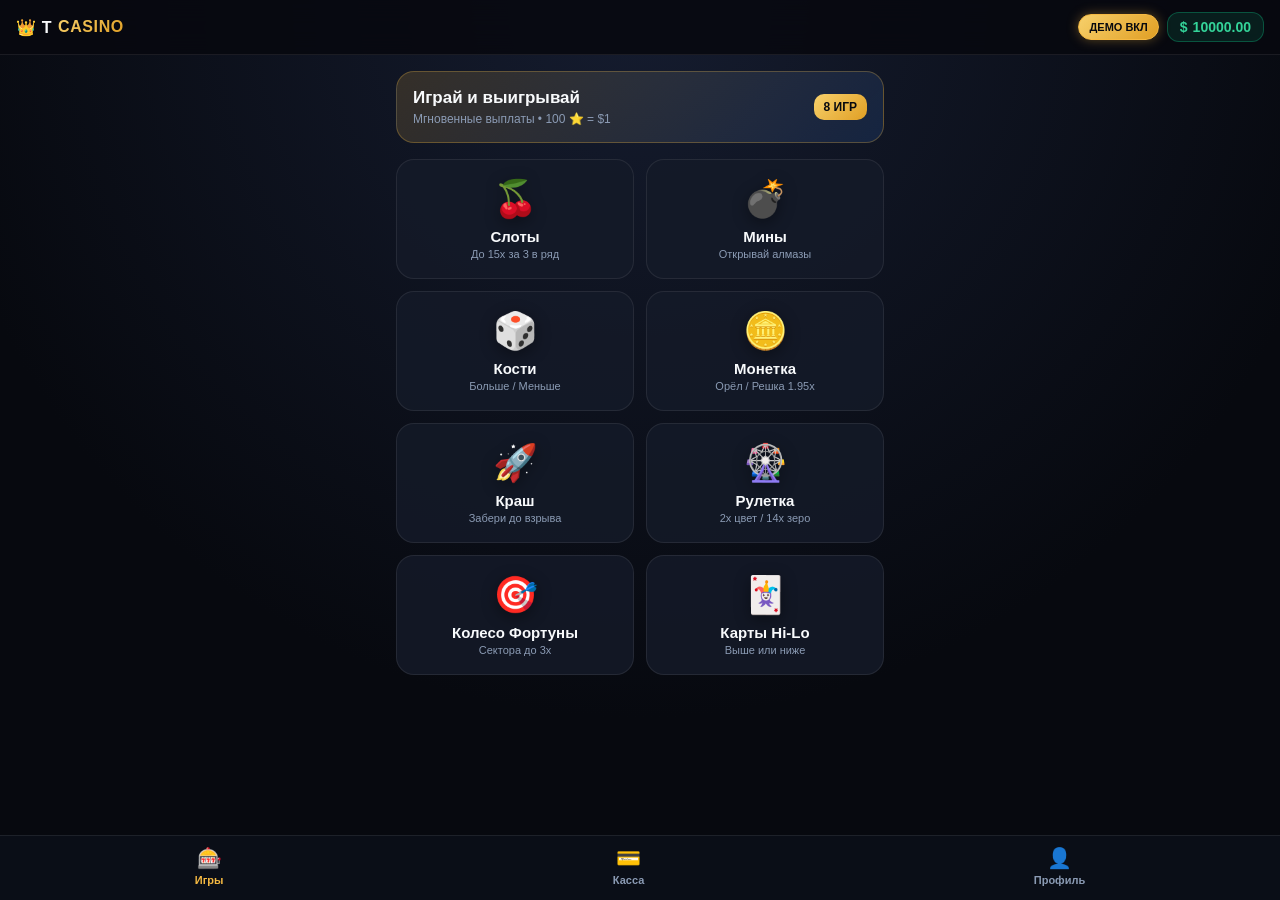
==== commit 1a4507b4: "Update index.html" ====
--- a/static/index.html
+++ b/static/index.html
@@ -3,7 +3,7 @@
 <head>
   <meta charset="UTF-8" />
   <meta name="viewport" content="width=device-width, initial-scale=1.0, maximum-scale=1.0, user-scalable=no" />
-  <title>ROYAL CASINO</title>
+  <title>T CASINO</title>
   <script src="https://telegram.org/js/telegram-web-app.js"></script>
   <style>
     :root {
@@ -379,7 +379,7 @@
 <body>
 
   <header>
-    <div class="brand">👑 ROYAL <span>CASINO</span></div>
+    <div class="brand">👑 T <span>CASINO</span></div>
     <div class="header-right">
       <button id="demoToggle" class="demo-pill" onclick="toggleDemo()">ДЕМО ВЫКЛ</button>
       <div class="balance-box">$<span id="balanceDisplay">0.00</span></div>
@@ -392,7 +392,7 @@
       <div class="hero-banner">
         <div>
           <h2>Играй и выигрывай</h2>
-          <p>Мгновенные выплаты • 500 ⭐ = $10</p>
+          <p>Мгновенные выплаты • 100 ⭐ = $1</p>
         </div>
         <div class="hero-badge">8 ИГР</div>
       </div>
@@ -454,12 +454,13 @@
     <section id="view-wallet" class="view">
       <div class="section-title">Пополнение через Telegram Stars</div>
       <div class="panel">
-        <p style="font-size:12px;color:var(--muted);margin-bottom:10px;">Курс: <b>50 ⭐ = $1.00</b> (500 ⭐ = $10.00). Зачисление мгновенное.</p>
-        <div class="choice-group">
-          <button class="choice-btn" onclick="buyStars(50)">50 ⭐<br><small>$1</small></button>
-          <button class="choice-btn" onclick="buyStars(250)">250 ⭐<br><small>$5</small></button>
-          <button class="choice-btn" onclick="buyStars(500)">500 ⭐<br><small>$10</small></button>
-        </div>
+        <p style="font-size:12px;color:var(--muted);margin-bottom:10px;">Курс: <b>100 ⭐ = $1.00</b> (1000 ⭐ = $10.00). Зачисление мгновенное.</p>
+<div class="choice-group">
+  <button class="choice-btn" onclick="buyStars(100)">100 ⭐<br><small>$1</small></button>
+  <button class="choice-btn" onclick="buyStars(500)">500 ⭐<br><small>$5</small></button>
+  <button class="choice-btn" onclick="buyStars(1000)">1000 ⭐<br><small>$10</small></button>
+</div>
+
         <div class="bet-row">
           <div class="bet-label"><span>Своя сумма в Stars (1 – 10000)</span></div>
           <div class="bet-input-wrap">
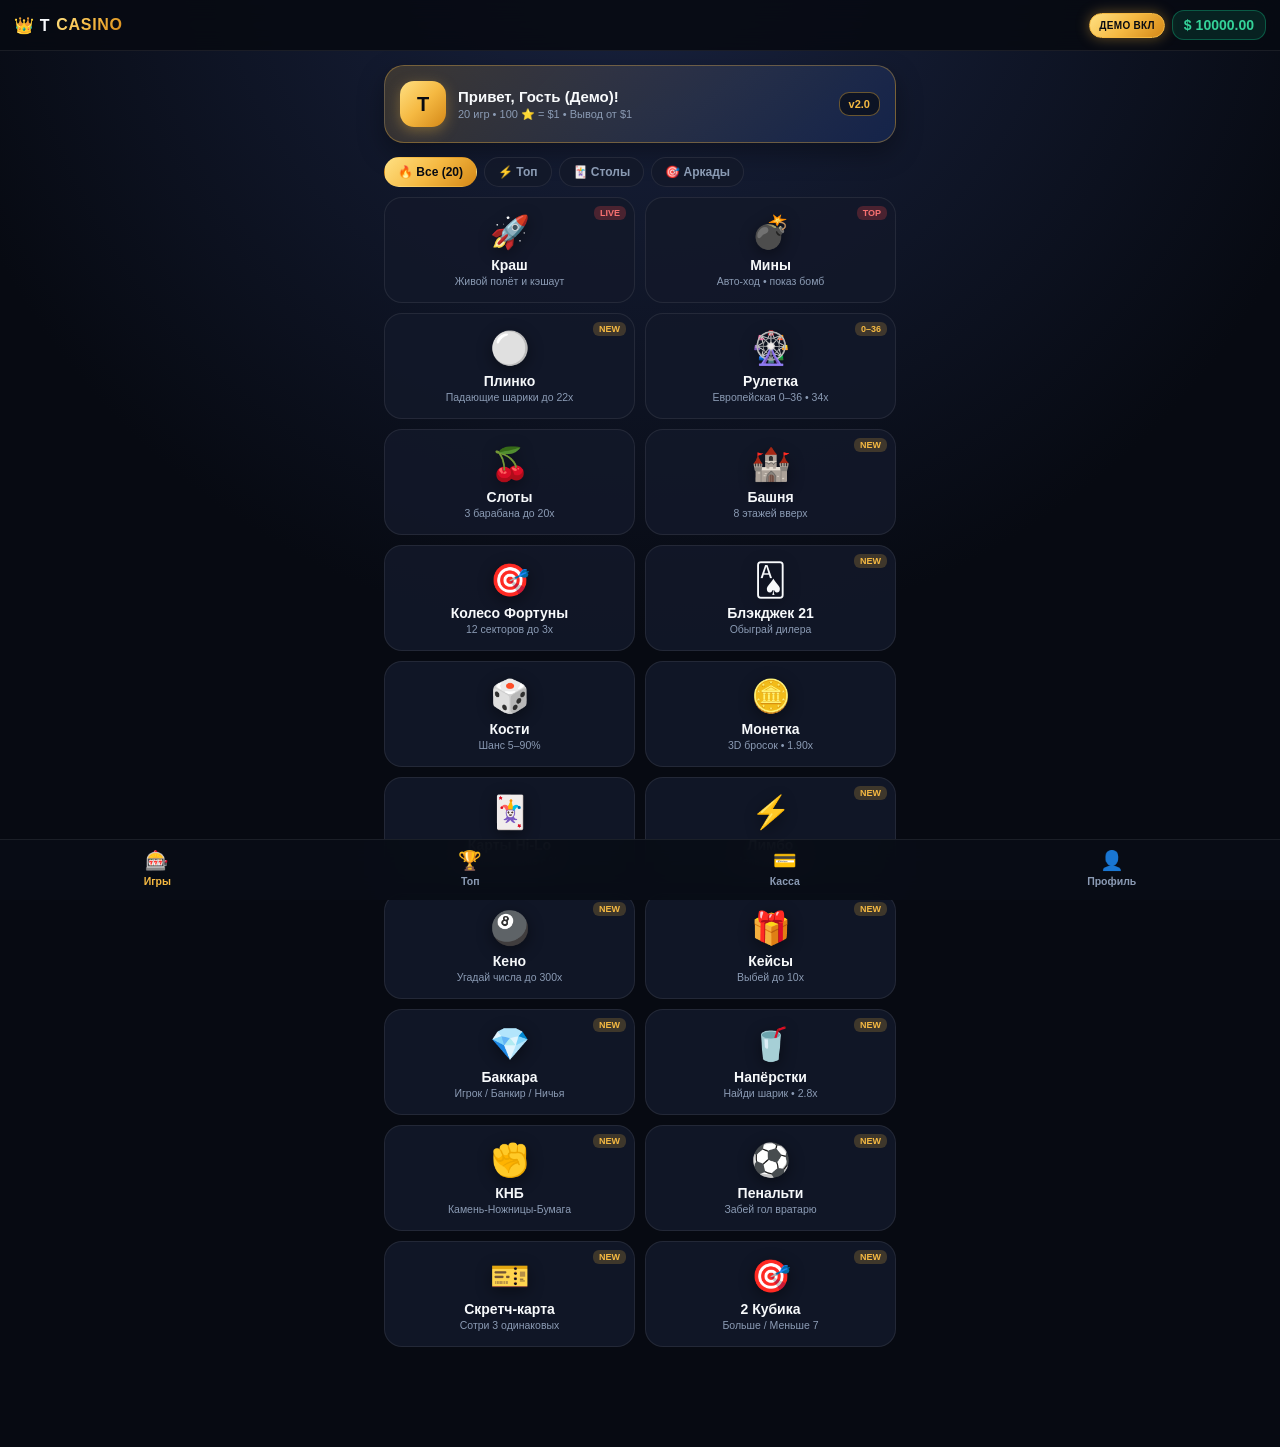
==== commit fd5f1eb2: "Update index.html V2" ====
--- a/static/index.html
+++ b/static/index.html
@@ -3,20 +3,21 @@
 <head>
   <meta charset="UTF-8" />
   <meta name="viewport" content="width=device-width, initial-scale=1.0, maximum-scale=1.0, user-scalable=no" />
-  <title>T CASINO</title>
+  <title>T Casino</title>
   <script src="https://telegram.org/js/telegram-web-app.js"></script>
   <style>
     :root {
-      --bg: #07090f;
-      --bg-grad: radial-gradient(circle at 50% 0%, #151c2f 0%, #07090f 65%);
-      --card: rgba(20, 26, 40, 0.85);
-      --card-solid: #141a28;
+      --bg: #070a12;
+      --bg-grad: radial-gradient(circle at 50% -10%, #1a2442 0%, #070a12 62%);
+      --card: rgba(19, 25, 41, 0.88);
+      --card-2: rgba(10, 14, 24, 0.85);
       --border: rgba(255, 255, 255, 0.08);
       --gold: #f5b942;
-      --gold-grad: linear-gradient(135deg, #f7d06b 0%, #e09f24 100%);
+      --gold-grad: linear-gradient(135deg, #ffe082 0%, #f5b942 50%, #d48817 100%);
       --primary: #3b82f6;
-      --primary-grad: linear-gradient(135deg, #4f8dfd 0%, #2563eb 100%);
+      --primary-grad: linear-gradient(135deg, #60a5fa 0%, #2563eb 100%);
       --success: #10b981;
+      --warn: #f59e0b;
       --danger: #ef4444;
       --text: #f8fafc;
       --muted: #8b9bb4;
@@ -28,352 +29,409 @@
       background-image: var(--bg-grad);
       background-attachment: fixed;
       color: var(--text);
-      padding-bottom: 84px;
+      padding-bottom: 86px;
       min-height: 100vh;
       overflow-x: hidden;
     }
 
     /* Шапка */
     header {
-      position: sticky;
-      top: 0;
-      z-index: 50;
-      background: rgba(7, 9, 15, 0.88);
+      position: sticky; top: 0; z-index: 60;
+      background: rgba(7, 10, 18, 0.9);
       backdrop-filter: blur(14px);
       border-bottom: 1px solid var(--border);
-      padding: 12px 16px;
-      display: flex;
-      justify-content: space-between;
-      align-items: center;
-      gap: 8px;
-    }
-    .brand {
-      font-weight: 900;
-      font-size: 16px;
-      letter-spacing: 0.6px;
-      display: flex;
-      align-items: center;
-      gap: 6px;
-    }
-    .brand span {
-      background: var(--gold-grad);
-      -webkit-background-clip: text;
-      -webkit-text-fill-color: transparent;
-    }
-    .header-right { display: flex; align-items: center; gap: 8px; }
+      padding: 10px 14px;
+      display: flex; justify-content: space-between; align-items: center; gap: 8px;
+    }
+    .brand { font-weight: 900; font-size: 16px; letter-spacing: 0.7px; display: flex; align-items: center; gap: 6px; }
+    .brand span { background: var(--gold-grad); -webkit-background-clip: text; -webkit-text-fill-color: transparent; }
+    .header-right { display: flex; align-items: center; gap: 7px; }
     .demo-pill {
-      font-size: 11px;
-      font-weight: 800;
-      padding: 6px 10px;
-      border-radius: 999px;
-      border: 1px solid var(--border);
-      background: rgba(255, 255, 255, 0.04);
-      color: var(--muted);
-      cursor: pointer;
-      transition: all 0.2s;
+      font-size: 10px; font-weight: 800; padding: 6px 9px; border-radius: 999px;
+      border: 1px solid var(--border); background: rgba(255,255,255,0.05); color: var(--muted);
+      cursor: pointer; transition: 0.2s; letter-spacing: 0.3px;
     }
     .demo-pill.active {
-      border-color: var(--gold);
-      color: #07090f;
-      background: var(--gold-grad);
-      box-shadow: 0 0 12px rgba(245, 185, 66, 0.35);
+      border-color: var(--gold); color: #070a12; background: var(--gold-grad);
+      box-shadow: 0 0 14px rgba(245,185,66,0.4);
     }
     .balance-box {
-      background: rgba(16, 185, 129, 0.12);
-      border: 1px solid rgba(16, 185, 129, 0.35);
-      border-radius: 12px;
-      padding: 6px 12px;
-      font-weight: 800;
-      font-size: 14px;
-      color: #34d399;
-      display: flex;
-      align-items: center;
-      gap: 5px;
-    }
-
-    main { padding: 16px; max-width: 520px; margin: 0 auto; }
-    .view { display: none; animation: fadeIn 0.22s ease; }
+      background: rgba(16,185,129,0.14); border: 1px solid rgba(16,185,129,0.38);
+      border-radius: 12px; padding: 6px 11px; font-weight: 900; font-size: 14px; color: #34d399;
+      display: flex; align-items: center; gap: 4px; transition: transform 0.15s;
+    }
+    .balance-box.bump { transform: scale(1.07); }
+
+    main { padding: 14px; max-width: 540px; margin: 0 auto; }
+    .view { display: none; animation: fadeIn 0.2s ease; }
     .view.active { display: block; }
-    @keyframes fadeIn { from { opacity: 0; transform: translateY(6px); } to { opacity: 1; transform: translateY(0); } }
+    @keyframes fadeIn { from { opacity: 0; transform: translateY(5px); } to { opacity: 1; transform: translateY(0); } }
 
     .section-title {
-      font-size: 12px;
-      font-weight: 800;
-      margin: 14px 0 10px;
-      color: var(--muted);
-      text-transform: uppercase;
-      letter-spacing: 1px;
+      font-size: 11px; font-weight: 800; margin: 14px 0 9px; color: var(--muted);
+      text-transform: uppercase; letter-spacing: 1px;
     }
     .section-title:first-child { margin-top: 2px; }
 
-    /* Лобби */
-    .hero-banner {
-      background: linear-gradient(135deg, rgba(245, 185, 66, 0.16) 0%, rgba(59, 130, 246, 0.14) 100%);
-      border: 1px solid rgba(245, 185, 66, 0.28);
-      border-radius: 18px;
-      padding: 16px;
-      margin-bottom: 16px;
-      display: flex;
-      justify-content: space-between;
-      align-items: center;
-    }
-    .hero-banner h2 { font-size: 17px; font-weight: 800; margin-bottom: 4px; }
-    .hero-banner p { font-size: 12px; color: var(--muted); }
-    .hero-badge {
-      background: var(--gold-grad);
-      color: #07090f;
-      font-weight: 900;
-      font-size: 12px;
-      padding: 6px 10px;
-      border-radius: 10px;
-      white-space: nowrap;
-    }
-
-    .games-grid {
-      display: grid;
-      grid-template-columns: repeat(2, 1fr);
-      gap: 12px;
-    }
+    /* Приветственный баннер */
+    .welcome-card {
+      background: linear-gradient(135deg, rgba(245,185,66,0.18) 0%, rgba(37,99,235,0.16) 100%);
+      border: 1px solid rgba(245,185,66,0.34);
+      border-radius: 20px; padding: 15px; margin-bottom: 14px;
+      display: flex; align-items: center; gap: 12px;
+      box-shadow: 0 10px 26px rgba(0,0,0,0.35);
+    }
+    .welcome-ava {
+      width: 46px; height: 46px; border-radius: 14px; flex-shrink: 0;
+      background: var(--gold-grad); color: #070a12;
+      font-weight: 900; font-size: 20px; display: flex; align-items: center; justify-content: center;
+      box-shadow: 0 4px 14px rgba(245,185,66,0.35);
+    }
+    .welcome-info { flex: 1; min-width: 0; }
+    .welcome-info h2 { font-size: 15px; font-weight: 900; white-space: nowrap; overflow: hidden; text-overflow: ellipsis; }
+    .welcome-info p { font-size: 11px; color: var(--muted); margin-top: 3px; }
+    .welcome-tag {
+      background: rgba(7,10,18,0.65); border: 1px solid rgba(245,185,66,0.4);
+      color: var(--gold); font-size: 11px; font-weight: 900; padding: 5px 9px; border-radius: 10px;
+    }
+
+    /* Фильтр категорий */
+    .cat-bar { display: flex; gap: 7px; overflow-x: auto; padding-bottom: 10px; scrollbar-width: none; }
+    .cat-bar::-webkit-scrollbar { display: none; }
+    .cat-btn {
+      flex-shrink: 0; padding: 7px 13px; border-radius: 999px; font-size: 12px; font-weight: 800;
+      background: var(--card); border: 1px solid var(--border); color: var(--muted); cursor: pointer;
+    }
+    .cat-btn.active { background: var(--gold-grad); color: #070a12; border-color: transparent; }
+
+    /* Сетка игр */
+    .games-grid { display: grid; grid-template-columns: repeat(2, 1fr); gap: 10px; }
     .game-card {
-      background: var(--card);
-      border: 1px solid var(--border);
-      border-radius: 18px;
-      padding: 18px 12px;
-      text-align: center;
-      cursor: pointer;
-      transition: transform 0.14s, border-color 0.2s, box-shadow 0.2s;
-      position: relative;
-      overflow: hidden;
+      background: var(--card); border: 1px solid var(--border); border-radius: 18px;
+      padding: 15px 10px; text-align: center; cursor: pointer; position: relative; overflow: hidden;
+      transition: transform 0.12s, border-color 0.2s, box-shadow 0.2s;
     }
     .game-card:active { transform: scale(0.96); }
-    .game-card:hover {
-      border-color: rgba(245, 185, 66, 0.5);
-      box-shadow: 0 8px 24px rgba(0, 0, 0, 0.35);
-    }
-    .game-icon { font-size: 36px; margin-bottom: 8px; filter: drop-shadow(0 4px 8px rgba(0,0,0,0.4)); }
-    .game-name { font-weight: 800; font-size: 15px; margin-bottom: 3px; }
-    .game-desc { font-size: 11px; color: var(--muted); }
-
-    /* Панели и формы */
-    .game-header { display: flex; align-items: center; gap: 12px; margin-bottom: 14px; }
+    .game-card:hover { border-color: rgba(245,185,66,0.5); box-shadow: 0 8px 20px rgba(0,0,0,0.35); }
+    .game-badge {
+      position: absolute; top: 8px; right: 8px; font-size: 9px; font-weight: 900;
+      padding: 2px 6px; border-radius: 6px; text-transform: uppercase;
+      background: rgba(245,185,66,0.2); color: var(--gold);
+    }
+    .game-badge.hot { background: rgba(239,68,68,0.25); color: #f87171; }
+    .game-icon { font-size: 32px; margin-bottom: 6px; filter: drop-shadow(0 4px 8px rgba(0,0,0,0.45)); }
+    .game-name { font-weight: 800; font-size: 14px; margin-bottom: 2px; }
+    .game-desc { font-size: 10.5px; color: var(--muted); }
+
+    /* Панели и контролы */
+    .game-header { display: flex; align-items: center; gap: 10px; margin-bottom: 12px; }
     .back-btn {
-      background: var(--card);
-      border: 1px solid var(--border);
-      color: var(--text);
-      padding: 8px 14px;
-      border-radius: 12px;
-      font-weight: 700;
-      font-size: 13px;
-      cursor: pointer;
+      background: var(--card); border: 1px solid var(--border); color: var(--text);
+      padding: 8px 13px; border-radius: 12px; font-weight: 800; font-size: 13px; cursor: pointer;
     }
     .panel {
-      background: var(--card);
-      border: 1px solid var(--border);
-      border-radius: 18px;
-      padding: 16px;
-      margin-bottom: 14px;
-      backdrop-filter: blur(10px);
-    }
-
-    .bet-row { margin-top: 12px; }
+      background: var(--card); border: 1px solid var(--border); border-radius: 18px;
+      padding: 15px; margin-bottom: 12px; backdrop-filter: blur(10px);
+    }
+    .bet-row { margin-top: 11px; }
     .bet-label {
-      font-size: 12px;
-      color: var(--muted);
-      margin-bottom: 6px;
-      display: flex;
-      justify-content: space-between;
-      font-weight: 600;
+      font-size: 11.5px; color: var(--muted); margin-bottom: 6px;
+      display: flex; justify-content: space-between; align-items: center; font-weight: 700;
     }
     .bet-input-wrap { display: flex; gap: 6px; }
     input[type="number"], input[type="text"], select {
-      width: 100%;
-      background: rgba(7, 9, 15, 0.75);
-      border: 1px solid var(--border);
-      color: var(--text);
-      border-radius: 12px;
-      padding: 11px 13px;
-      font-size: 15px;
-      font-weight: 700;
-      outline: none;
-      transition: border-color 0.2s;
+      width: 100%; background: var(--card-2); border: 1px solid var(--border); color: var(--text);
+      border-radius: 12px; padding: 10px 12px; font-size: 14px; font-weight: 700; outline: none;
     }
     input:focus, select:focus { border-color: var(--gold); }
+    input:disabled, select:disabled { opacity: 0.5; }
     .chip-btn {
-      background: rgba(255, 255, 255, 0.06);
-      border: 1px solid var(--border);
-      color: var(--text);
-      border-radius: 12px;
-      padding: 0 13px;
-      font-weight: 800;
-      font-size: 13px;
-      cursor: pointer;
-    }
+      background: rgba(255,255,255,0.07); border: 1px solid var(--border); color: var(--text);
+      border-radius: 12px; padding: 0 12px; font-weight: 800; font-size: 12px; cursor: pointer;
+      white-space: nowrap;
+    }
+    .chip-btn.active { border-color: var(--gold); color: var(--gold); background: rgba(245,185,66,0.16); }
     .action-btn {
-      width: 100%;
-      margin-top: 14px;
-      padding: 14px;
-      border: none;
-      border-radius: 14px;
-      background: var(--gold-grad);
-      color: #07090f;
-      font-size: 15px;
-      font-weight: 900;
-      cursor: pointer;
-      transition: transform 0.1s, opacity 0.2s;
-      box-shadow: 0 6px 18px rgba(245, 185, 66, 0.22);
+      width: 100%; margin-top: 12px; padding: 13px; border: none; border-radius: 14px;
+      background: var(--gold-grad); color: #070a12; font-size: 15px; font-weight: 900;
+      cursor: pointer; transition: transform 0.1s, opacity 0.2s;
+      box-shadow: 0 6px 18px rgba(245,185,66,0.24);
     }
     .action-btn:active { transform: scale(0.98); }
     .action-btn:disabled { opacity: 0.45; cursor: not-allowed; }
-    .action-btn.primary { background: var(--primary-grad); color: #fff; box-shadow: 0 6px 18px rgba(59, 130, 246, 0.25); }
-    .action-btn.success { background: linear-gradient(135deg, #10b981, #059669); color: #fff; box-shadow: 0 6px 18px rgba(16, 185, 129, 0.25); }
+    .action-btn.primary { background: var(--primary-grad); color: #fff; box-shadow: 0 6px 18px rgba(59,130,246,0.28); }
+    .action-btn.success { background: linear-gradient(135deg, #10b981, #059669); color: #fff; box-shadow: 0 6px 18px rgba(16,185,129,0.28); }
     .action-btn.danger { background: linear-gradient(135deg, #ef4444, #dc2626); color: #fff; }
+    .btn-row { display: flex; gap: 8px; margin-top: 10px; }
+    .btn-row .action-btn { margin-top: 0; }
 
     .result-banner {
-      margin-top: 12px;
-      padding: 11px 14px;
-      border-radius: 12px;
-      text-align: center;
-      font-weight: 800;
-      font-size: 13px;
-      display: none;
-    }
-    .result-banner.win { display: block; background: rgba(16, 185, 129, 0.16); color: #34d399; border: 1px solid rgba(16, 185, 129, 0.4); }
-    .result-banner.lose { display: block; background: rgba(239, 68, 68, 0.16); color: #f87171; border: 1px solid rgba(239, 68, 68, 0.4); }
-
-    /* Игры */
-    .reels { display: flex; justify-content: center; gap: 10px; margin: 16px 0; }
-    .reel {
-      width: 84px;
-      height: 84px;
-      background: rgba(7, 9, 15, 0.85);
-      border: 2px solid rgba(245, 185, 66, 0.35);
-      border-radius: 16px;
-      display: flex;
-      align-items: center;
-      justify-content: center;
-      font-size: 42px;
-      box-shadow: inset 0 4px 12px rgba(0, 0, 0, 0.6);
-    }
-
-    .mines-grid { display: grid; grid-template-columns: repeat(5, 1fr); gap: 7px; margin: 14px 0; }
+      margin-top: 11px; padding: 10px 12px; border-radius: 12px; text-align: center;
+      font-weight: 800; font-size: 13px; display: none;
+    }
+    .result-banner.win { display: block; background: rgba(16,185,129,0.16); color: #34d399; border: 1px solid rgba(16,185,129,0.4); }
+    .result-banner.warn { display: block; background: rgba(245,158,11,0.16); color: #fbbf24; border: 1px solid rgba(245,158,11,0.4); }
+    .result-banner.lose { display: block; background: rgba(239,68,68,0.16); color: #f87171; border: 1px solid rgba(239,68,68,0.4); }
+
+    .choice-group { display: flex; gap: 6px; margin: 8px 0; flex-wrap: wrap; }
+    .choice-btn {
+      flex: 1; min-width: 72px; padding: 10px 6px; border-radius: 12px;
+      border: 1px solid var(--border); background: var(--card-2); color: var(--text);
+      font-weight: 800; font-size: 12px; cursor: pointer; transition: 0.15s; text-align: center;
+    }
+    .choice-btn:disabled { opacity: 0.35; cursor: not-allowed; }
+    .choice-btn.selected { border-color: var(--gold); background: rgba(245,185,66,0.18); color: var(--gold); }
+    .choice-btn.red.selected { border-color: var(--danger); background: rgba(239,68,68,0.22); color: #f87171; }
+    .choice-btn.green.selected { border-color: var(--success); background: rgba(16,185,129,0.22); color: #34d399; }
+
+    /* 1. СЛОТЫ */
+    .slot-machine {
+      background: linear-gradient(180deg, #1b2238 0%, #0b0f1b 100%);
+      border: 2px solid rgba(245,185,66,0.45); border-radius: 18px; padding: 14px;
+      box-shadow: inset 0 0 24px rgba(0,0,0,0.7), 0 0 20px rgba(245,185,66,0.12);
+    }
+    .reels { display: flex; justify-content: center; gap: 10px; position: relative; }
+    .reel-window {
+      width: 86px; height: 86px; overflow: hidden; border-radius: 14px;
+      background: #070a12; border: 2px solid rgba(245,185,66,0.35);
+      display: flex; align-items: center; justify-content: center;
+      font-size: 44px; position: relative;
+      box-shadow: inset 0 8px 14px rgba(0,0,0,0.85), inset 0 -8px 14px rgba(0,0,0,0.85);
+    }
+    .reel-window.spinning span { animation: slotSpin 0.1s linear infinite; filter: blur(1px); }
+    .reel-window.win-glow { border-color: #34d399; box-shadow: 0 0 18px rgba(16,185,129,0.6); }
+    @keyframes slotSpin { 0% { transform: translateY(-22px); } 100% { transform: translateY(22px); } }
+    .paytable { display: flex; justify-content: space-around; margin-top: 10px; font-size: 11px; color: var(--muted); }
+
+    /* 2. МИНЫ */
+    .mines-grid { display: grid; grid-template-columns: repeat(5, 1fr); gap: 7px; margin: 12px 0; }
     .mine-cell {
-      aspect-ratio: 1;
-      background: rgba(255, 255, 255, 0.06);
-      border: 1px solid var(--border);
-      border-radius: 11px;
-      font-size: 20px;
-      display: flex;
-      align-items: center;
-      justify-content: center;
-      cursor: pointer;
-      transition: transform 0.1s, background 0.15s;
-    }
-    .mine-cell:active { transform: scale(0.93); }
-    .mine-cell.safe { background: rgba(16, 185, 129, 0.22); border-color: var(--success); }
-    .mine-cell.boom { background: rgba(239, 68, 68, 0.28); border-color: var(--danger); }
-
-    .choice-group { display: flex; gap: 8px; margin: 10px 0; }
-    .choice-btn {
-      flex: 1;
-      padding: 11px 8px;
-      border-radius: 12px;
-      border: 1px solid var(--border);
-      background: rgba(7, 9, 15, 0.65);
-      color: var(--text);
-      font-weight: 800;
-      font-size: 13px;
-      cursor: pointer;
-      transition: all 0.15s;
-    }
-    .choice-btn.selected { border-color: var(--gold); background: rgba(245, 185, 66, 0.18); color: var(--gold); }
-    .choice-btn.red.selected { border-color: var(--danger); background: rgba(239, 68, 68, 0.22); color: #f87171; }
-    .choice-btn.green.selected { border-color: var(--success); background: rgba(16, 185, 129, 0.22); color: #34d399; }
-
-    .wheel-wrap { position: relative; width: 244px; height: 244px; margin: 14px auto; }
+      aspect-ratio: 1; background: linear-gradient(145deg, #1e2942, #121829);
+      border: 1px solid rgba(255,255,255,0.1); border-bottom: 3px solid rgba(0,0,0,0.55);
+      border-radius: 12px; font-size: 22px; display: flex; align-items: center; justify-content: center;
+      cursor: pointer; transition: transform 0.12s, background 0.2s, border-color 0.2s;
+    }
+    .mine-cell:active { transform: scale(0.92); }
+    .mine-cell.safe {
+      background: radial-gradient(circle, rgba(16,185,129,0.4), rgba(6,78,59,0.5));
+      border-color: #34d399; animation: popIn 0.22s ease;
+      box-shadow: 0 0 12px rgba(16,185,129,0.35);
+    }
+    .mine-cell.boom {
+      background: radial-gradient(circle, rgba(239,68,68,0.5), rgba(127,29,29,0.6));
+      border-color: #ef4444; animation: shake 0.35s ease;
+    }
+    .mine-cell.bomb-reveal {
+      background: rgba(239,68,68,0.16); border-color: rgba(239,68,68,0.45); opacity: 0.72;
+    }
+    @keyframes popIn { 0% { transform: scale(0.65); } 70% { transform: scale(1.08); } 100% { transform: scale(1); } }
+    @keyframes shake { 0%,100% { transform: translateX(0); } 25% { transform: translateX(-5px); } 75% { transform: translateX(5px); } }
+
+    /* 3. КОСТИ */
+    .dice-track-wrap { position: relative; margin: 28px 4px 14px; }
+    .dice-track { height: 14px; border-radius: 999px; background: #1e293b; overflow: hidden; position: relative; }
+    .dice-fill { position: absolute; top: 0; bottom: 0; transition: 0.15s; }
+    .dice-pin {
+      position: absolute; top: -28px; transform: translateX(-50%);
+      background: var(--gold-grad); color: #070a12; font-weight: 900; font-size: 12px;
+      padding: 3px 8px; border-radius: 8px; transition: left 0.55s cubic-bezier(0.22, 1, 0.36, 1);
+      display: none; box-shadow: 0 4px 10px rgba(0,0,0,0.5);
+    }
+    .dice-pin.win { background: linear-gradient(135deg, #34d399, #059669); color: #fff; }
+    .dice-pin.lose { background: linear-gradient(135deg, #f87171, #dc2626); color: #fff; }
+
+    /* 4. МОНЕТКА 3D */
+    .coin-stage { perspective: 700px; width: 112px; height: 112px; margin: 14px auto; }
+    .coin-3d {
+      width: 100%; height: 100%; position: relative; transform-style: preserve-3d;
+      transition: transform 1.4s cubic-bezier(0.2, 0.85, 0.3, 1);
+    }
+    .coin-face {
+      position: absolute; inset: 0; border-radius: 50%; backface-visibility: hidden;
+      display: flex; flex-direction: column; align-items: center; justify-content: center;
+      font-size: 40px; font-weight: 900; border: 4px solid #fde68a;
+      box-shadow: 0 0 24px rgba(245,185,66,0.35), inset 0 0 18px rgba(0,0,0,0.35);
+    }
+    .coin-front { background: radial-gradient(circle at 30% 30%, #fef08a, #d97706); color: #451a03; }
+    .coin-back { background: radial-gradient(circle at 30% 30%, #e2e8f0, #64748b); color: #0f172a; transform: rotateY(180deg); border-color: #cbd5e1; }
+    .coin-face small { font-size: 10px; text-transform: uppercase; letter-spacing: 0.8px; }
+
+    /* 5. КРАШ */
+    .crash-canvas-wrap {
+      position: relative; background: #070a12; border: 1px solid var(--border);
+      border-radius: 16px; overflow: hidden; height: 185px; margin-bottom: 10px;
+    }
+    canvas#crashCanvas { width: 100%; height: 100%; display: block; }
+    .crash-overlay {
+      position: absolute; inset: 0; display: flex; flex-direction: column;
+      align-items: center; justify-content: center; pointer-events: none;
+    }
+    .crash-mult { font-size: 42px; font-weight: 900; text-shadow: 0 4px 18px rgba(0,0,0,0.8); }
+    .crash-sub { font-size: 12px; font-weight: 800; color: var(--muted); }
+
+    /* 6. РУЛЕТКА (ЛЕНТА 0–36) */
+    .roul-viewport {
+      position: relative; height: 74px; overflow: hidden; border-radius: 14px;
+      background: #070a12; border: 2px solid rgba(245,185,66,0.4); margin: 10px 0 14px;
+    }
+    .roul-pointer {
+      position: absolute; top: 0; bottom: 0; left: 50%; width: 3px; background: var(--gold);
+      transform: translateX(-50%); z-index: 5; box-shadow: 0 0 10px var(--gold);
+    }
+    .roul-strip { display: flex; align-items: center; height: 100%; will-change: transform; }
+    .roul-tile {
+      width: 56px; height: 56px; margin: 0 2px; flex-shrink: 0; border-radius: 10px;
+      display: flex; align-items: center; justify-content: center; font-weight: 900; font-size: 18px; color: #fff;
+    }
+    .roul-tile.red { background: linear-gradient(145deg, #ef4444, #b91c1c); }
+    .roul-tile.black { background: linear-gradient(145deg, #334155, #0f172a); border: 1px solid #475569; }
+    .roul-tile.green { background: linear-gradient(145deg, #10b981, #047857); }
+
+    /* 7. КОЛЕСО ФОРТУНЫ */
+    .wheel-wrap { position: relative; width: 266px; height: 266px; margin: 10px auto; }
     .wheel-pointer {
-      position: absolute;
-      top: -12px;
-      left: 50%;
-      transform: translateX(-50%);
-      font-size: 24px;
-      color: var(--gold);
-      z-index: 5;
-      filter: drop-shadow(0 2px 6px rgba(0,0,0,0.8));
+      position: absolute; top: -8px; left: 50%; transform: translateX(-50%);
+      font-size: 28px; color: var(--gold); z-index: 6;
+      filter: drop-shadow(0 3px 6px rgba(0,0,0,0.85));
+    }
+    .wheel-center {
+      position: absolute; top: 50%; left: 50%; transform: translate(-50%,-50%);
+      width: 48px; height: 48px; border-radius: 50%; background: var(--gold-grad);
+      border: 3px solid #070a12; z-index: 5; display: flex; align-items: center; justify-content: center;
+      font-weight: 900; color: #070a12; font-size: 16px; box-shadow: 0 0 14px rgba(245,185,66,0.5);
     }
     canvas#wheelCanvas {
-      width: 244px;
-      height: 244px;
-      border-radius: 50%;
-      border: 4px solid rgba(245, 185, 66, 0.5);
-      transition: transform 2.6s cubic-bezier(0.17, 0.67, 0.12, 0.99);
-    }
-
-    /* Профиль, статистика, админка */
-    .stats-grid { display: grid; grid-template-columns: repeat(3, 1fr); gap: 8px; margin-bottom: 14px; }
+      width: 266px; height: 266px; border-radius: 50%;
+      transition: transform 3.2s cubic-bezier(0.12, 0.82, 0.14, 1);
+    }
+
+    /* 9. ПЛИНКО */
+    .plinko-wrap { background: #070a12; border: 1px solid var(--border); border-radius: 16px; padding: 8px 6px; margin-bottom: 10px; }
+    canvas#plinkoCanvas { width: 100%; height: 240px; display: block; }
+    .plinko-buckets { display: grid; grid-template-columns: repeat(9, 1fr); gap: 3px; margin-top: 4px; }
+    .plinko-b {
+      text-align: center; font-size: 10px; font-weight: 900; padding: 5px 1px; border-radius: 6px;
+      color: #070a12; transition: transform 0.15s;
+    }
+    .plinko-b.hit { transform: scale(1.18); box-shadow: 0 0 12px #fff; }
+
+    /* 10. БАШНЯ */
+    .tower-grid { display: flex; flex-direction: column-reverse; gap: 5px; margin: 10px 0; }
+    .tower-row { display: grid; gap: 6px; align-items: center; }
+    .tower-cell {
+      padding: 9px 4px; border-radius: 10px; text-align: center; font-weight: 800; font-size: 13px;
+      background: rgba(255,255,255,0.05); border: 1px solid var(--border); cursor: pointer;
+    }
+    .tower-row.active-floor .tower-cell { border-color: rgba(245,185,66,0.55); background: rgba(245,185,66,0.1); }
+    .tower-cell.safe { background: rgba(16,185,129,0.28); border-color: #34d399; }
+    .tower-cell.trap { background: rgba(239,68,68,0.28); border-color: #ef4444; }
+
+    /* 12. КЕНО */
+    .keno-grid { display: grid; grid-template-columns: repeat(5, 1fr); gap: 6px; margin: 10px 0; }
+    .keno-cell {
+      padding: 10px 0; border-radius: 10px; text-align: center; font-weight: 800; font-size: 13px;
+      background: var(--card-2); border: 1px solid var(--border); cursor: pointer;
+    }
+    .keno-cell.picked { border-color: var(--primary); background: rgba(59,130,246,0.28); color: #93c5fd; }
+    .keno-cell.hit { border-color: var(--success); background: rgba(16,185,129,0.4); color: #fff; }
+    .keno-cell.drawn { border-color: rgba(245,185,66,0.45); color: var(--gold); }
+
+    /* 13. КЕЙСЫ */
+    .case-strip-wrap {
+      position: relative; height: 80px; overflow: hidden; border-radius: 14px;
+      background: #070a12; border: 2px solid rgba(245,185,66,0.4); margin: 10px 0;
+    }
+    .case-item {
+      width: 72px; height: 64px; margin: 0 3px; flex-shrink: 0; border-radius: 10px;
+      display: flex; flex-direction: column; align-items: center; justify-content: center;
+      font-weight: 900; font-size: 11px; border: 1px solid var(--border);
+    }
+    .rarity-common { background: rgba(100,116,139,0.25); }
+    .rarity-uncommon { background: rgba(16,185,129,0.25); border-color: #10b981; }
+    .rarity-rare { background: rgba(59,130,246,0.3); border-color: #3b82f6; }
+    .rarity-epic { background: rgba(139,92,246,0.35); border-color: #a78bfa; }
+    .rarity-legendary { background: rgba(245,185,66,0.35); border-color: var(--gold); }
+    .rarity-mythic { background: rgba(239,68,68,0.4); border-color: #f87171; }
+
+    /* 14, 15. КАРТЫ */
+    .cards-row { display: flex; justify-content: center; gap: 7px; flex-wrap: wrap; min-height: 62px; margin: 6px 0; }
+    .play-card {
+      width: 46px; height: 62px; border-radius: 9px; background: #f8fafc; color: #0f172a;
+      font-weight: 900; font-size: 15px; display: flex; align-items: center; justify-content: center;
+      box-shadow: 0 4px 10px rgba(0,0,0,0.45); animation: popIn 0.2s ease;
+    }
+    .play-card.back { background: linear-gradient(135deg, #1d4ed8, #1e3a8a); color: #fff; font-size: 24px; }
+    .play-card.red { color: #dc2626; }
+
+    /* 16, 18, 19. НАПЁРСТКИ / ПЕНАЛЬТИ / СКРЕТЧ */
+    .cups-row { display: flex; justify-content: space-around; margin: 18px 0; }
+    .cup-btn {
+      width: 82px; height: 82px; border-radius: 18px; background: var(--card-2);
+      border: 2px solid var(--border); font-size: 38px; cursor: pointer; transition: 0.2s;
+    }
+    .cup-btn.selected { border-color: var(--gold); background: rgba(245,185,66,0.16); transform: translateY(-6px); }
+
+    .goal-box {
+      background: linear-gradient(180deg, rgba(16,185,129,0.22), rgba(7,10,18,0.85));
+      border: 3px solid #e2e8f0; border-bottom: none; border-radius: 14px 14px 4px 4px;
+      padding: 12px; display: grid; grid-template-columns: repeat(3, 1fr); gap: 8px; margin: 10px 0;
+    }
+    .goal-zone {
+      padding: 14px 6px; border-radius: 10px; background: rgba(255,255,255,0.08);
+      border: 1px solid rgba(255,255,255,0.18); text-align: center; font-weight: 800; font-size: 13px; cursor: pointer;
+    }
+    .goal-zone.selected { border-color: var(--gold); background: rgba(245,185,66,0.25); }
+    .goal-zone.goal-ok { background: rgba(16,185,129,0.45); border-color: #34d399; }
+    .goal-zone.goal-save { background: rgba(239,68,68,0.45); border-color: #ef4444; }
+
+    .scratch-grid { display: grid; grid-template-columns: repeat(3, 1fr); gap: 8px; margin: 12px 0; }
+    .scratch-cell {
+      aspect-ratio: 1.15; border-radius: 14px; font-size: 32px;
+      display: flex; align-items: center; justify-content: center; cursor: pointer;
+      background: linear-gradient(135deg, #94a3b8, #475569); color: #0f172a; font-weight: 900;
+      border: 2px solid #cbd5e1; transition: 0.2s;
+    }
+    .scratch-cell.opened { background: var(--card-2); border-color: var(--border); color: var(--text); }
+    .scratch-cell.matched { border-color: var(--gold); background: rgba(245,185,66,0.2); box-shadow: 0 0 14px rgba(245,185,66,0.4); }
+
+    /* Профиль, Топ, Админка */
+    .stats-grid { display: grid; grid-template-columns: repeat(2, 1fr); gap: 8px; margin-bottom: 12px; }
+    .stats-grid.three { grid-template-columns: repeat(3, 1fr); }
     .stat-card {
-      background: rgba(7, 9, 15, 0.6);
-      border: 1px solid var(--border);
-      border-radius: 14px;
-      padding: 12px 8px;
-      text-align: center;
-    }
-    .stat-val { font-size: 16px; font-weight: 900; color: var(--gold); }
+      background: var(--card-2); border: 1px solid var(--border); border-radius: 14px;
+      padding: 11px 8px; text-align: center;
+    }
+    .stat-val { font-size: 15px; font-weight: 900; color: var(--gold); }
+    .stat-val.green { color: #34d399; }
+    .stat-val.red { color: #f87171; }
     .stat-lbl { font-size: 10px; color: var(--muted); margin-top: 3px; text-transform: uppercase; }
 
     .row-item {
-      display: flex;
-      justify-content: space-between;
-      align-items: center;
-      padding: 10px 0;
-      border-bottom: 1px solid var(--border);
-      font-size: 13px;
-      gap: 8px;
+      display: flex; justify-content: space-between; align-items: center;
+      padding: 9px 0; border-bottom: 1px solid var(--border); font-size: 13px; gap: 8px;
     }
     .row-item:last-child { border-bottom: none; }
-    .badge { padding: 4px 8px; border-radius: 8px; font-size: 11px; font-weight: 800; text-transform: uppercase; }
-    .badge.pending { background: rgba(245, 185, 66, 0.2); color: var(--gold); }
-    .badge.approved { background: rgba(16, 185, 129, 0.2); color: #34d399; }
-    .badge.rejected { background: rgba(239, 68, 68, 0.2); color: #f87171; }
-
-    .mini-btn {
-      padding: 6px 10px;
-      border-radius: 8px;
-      border: none;
-      font-size: 12px;
-      font-weight: 800;
-      cursor: pointer;
-    }
+    .badge { padding: 4px 8px; border-radius: 8px; font-size: 10px; font-weight: 800; text-transform: uppercase; }
+    .badge.pending { background: rgba(245,185,66,0.2); color: var(--gold); }
+    .badge.approved { background: rgba(16,185,129,0.2); color: #34d399; }
+    .badge.rejected { background: rgba(239,68,68,0.2); color: #f87171; }
+    .mini-btn { padding: 6px 10px; border-radius: 8px; border: none; font-size: 12px; font-weight: 800; cursor: pointer; }
     .mini-btn.ok { background: var(--success); color: #fff; }
     .mini-btn.no { background: var(--danger); color: #fff; }
 
-    /* Навигация */
+    /* Нижняя навигация */
     nav {
-      position: fixed;
-      bottom: 0;
-      left: 0;
-      right: 0;
-      background: rgba(11, 15, 25, 0.94);
-      backdrop-filter: blur(14px);
-      border-top: 1px solid var(--border);
-      display: flex;
-      justify-content: space-around;
-      padding: 10px 0 14px;
-      z-index: 50;
+      position: fixed; bottom: 0; left: 0; right: 0;
+      background: rgba(9, 13, 23, 0.95); backdrop-filter: blur(14px);
+      border-top: 1px solid var(--border); display: flex; justify-content: space-around;
+      padding: 9px 0 13px; z-index: 60;
     }
     .nav-btn {
-      background: none;
-      border: none;
-      color: var(--muted);
-      font-size: 11px;
-      font-weight: 700;
-      display: flex;
-      flex-direction: column;
-      align-items: center;
-      gap: 4px;
-      cursor: pointer;
+      background: none; border: none; color: var(--muted); font-size: 10.5px; font-weight: 700;
+      display: flex; flex-direction: column; align-items: center; gap: 3px; cursor: pointer;
     }
     .nav-btn.active { color: var(--gold); }
-    .nav-btn span.ico { font-size: 20px; }
+    .nav-btn span.ico { font-size: 19px; }
   </style>
 </head>
 <body>
@@ -382,63 +440,30 @@
     <div class="brand">👑 T <span>CASINO</span></div>
     <div class="header-right">
       <button id="demoToggle" class="demo-pill" onclick="toggleDemo()">ДЕМО ВЫКЛ</button>
-      <div class="balance-box">$<span id="balanceDisplay">0.00</span></div>
+      <div class="balance-box" id="balanceBox">$<span id="balanceDisplay">0.00</span></div>
     </div>
   </header>
 
   <main>
     <!-- ЛОББИ -->
     <section id="view-lobby" class="view active">
-      <div class="hero-banner">
-        <div>
-          <h2>Играй и выигрывай</h2>
-          <p>Мгновенные выплаты • 100 ⭐ = $1</p>
+      <div class="welcome-card">
+        <div class="welcome-ava" id="welcomeAva">T</div>
+        <div class="welcome-info">
+          <h2 id="welcomeTitle">Добро пожаловать в T Casino!</h2>
+          <p id="welcomeSub">20 игр • 100 ⭐ = $1 • Вывод от $1</p>
         </div>
-        <div class="hero-badge">8 ИГР</div>
+        <div class="welcome-tag">v2.0</div>
       </div>
 
-      <div class="games-grid">
-        <div class="game-card" onclick="openGame('slots')">
-          <div class="game-icon">🍒</div>
-          <div class="game-name">Слоты</div>
-          <div class="game-desc">До 15x за 3 в ряд</div>
-        </div>
-        <div class="game-card" onclick="openGame('mines')">
-          <div class="game-icon">💣</div>
-          <div class="game-name">Мины</div>
-          <div class="game-desc">Открывай алмазы</div>
-        </div>
-        <div class="game-card" onclick="openGame('dice')">
-          <div class="game-icon">🎲</div>
-          <div class="game-name">Кости</div>
-          <div class="game-desc">Больше / Меньше</div>
-        </div>
-        <div class="game-card" onclick="openGame('coinflip')">
-          <div class="game-icon">🪙</div>
-          <div class="game-name">Монетка</div>
-          <div class="game-desc">Орёл / Решка 1.95x</div>
-        </div>
-        <div class="game-card" onclick="openGame('crash')">
-          <div class="game-icon">🚀</div>
-          <div class="game-name">Краш</div>
-          <div class="game-desc">Забери до взрыва</div>
-        </div>
-        <div class="game-card" onclick="openGame('roulette')">
-          <div class="game-icon">🎡</div>
-          <div class="game-name">Рулетка</div>
-          <div class="game-desc">2x цвет / 14x зеро</div>
-        </div>
-        <div class="game-card" onclick="openGame('wheel')">
-          <div class="game-icon">🎯</div>
-          <div class="game-name">Колесо Фортуны</div>
-          <div class="game-desc">Сектора до 3x</div>
-        </div>
-        <div class="game-card" onclick="openGame('hilo')">
-          <div class="game-icon">🃏</div>
-          <div class="game-name">Карты Hi-Lo</div>
-          <div class="game-desc">Выше или ниже</div>
-        </div>
+      <div class="cat-bar">
+        <button class="cat-btn active" onclick="filterGames('all', this)">🔥 Все (20)</button>
+        <button class="cat-btn" onclick="filterGames('top', this)">⚡ Топ</button>
+        <button class="cat-btn" onclick="filterGames('table', this)">🃏 Столы</button>
+        <button class="cat-btn" onclick="filterGames('arcade', this)">🎯 Аркады</button>
       </div>
+
+      <div class="games-grid" id="gamesGrid"></div>
     </section>
 
     <!-- ЭКРАН ИГРЫ -->
@@ -450,17 +475,22 @@
       <div id="gameContainer" class="panel"></div>
     </section>
 
+    <!-- ТОП ИГРОКОВ -->
+    <section id="view-leaders" class="view">
+      <div class="section-title">🏆 Топ игроков по выигрышам</div>
+      <div id="leadersList" class="panel">Загрузка рейтинга...</div>
+    </section>
+
     <!-- КАССА -->
     <section id="view-wallet" class="view">
       <div class="section-title">Пополнение через Telegram Stars</div>
       <div class="panel">
         <p style="font-size:12px;color:var(--muted);margin-bottom:10px;">Курс: <b>100 ⭐ = $1.00</b> (1000 ⭐ = $10.00). Зачисление мгновенное.</p>
-<div class="choice-group">
-  <button class="choice-btn" onclick="buyStars(100)">100 ⭐<br><small>$1</small></button>
-  <button class="choice-btn" onclick="buyStars(500)">500 ⭐<br><small>$5</small></button>
-  <button class="choice-btn" onclick="buyStars(1000)">1000 ⭐<br><small>$10</small></button>
-</div>
-
+        <div class="choice-group">
+          <button class="choice-btn" onclick="buyStars(100)">100 ⭐<br><small>$1</small></button>
+          <button class="choice-btn" onclick="buyStars(500)">500 ⭐<br><small>$5</small></button>
+          <button class="choice-btn" onclick="buyStars(1000)">1000 ⭐<br><small>$10</small></button>
+        </div>
         <div class="bet-row">
           <div class="bet-label"><span>Своя сумма в Stars (1 – 10000)</span></div>
           <div class="bet-input-wrap">
@@ -498,11 +528,17 @@
       </div>
 
       <div id="adminPanel" style="display:none;">
-        <div class="section-title" style="color:var(--gold);">🛡️ Админ-панель</div>
+        <div class="section-title" style="color:var(--gold);">🛡️ Статистика T Casino</div>
+        <div class="stats-grid three">
+          <div class="stat-card"><div class="stat-val" id="admUsersCount">0</div><div class="stat-lbl">Игроков</div></div>
+          <div class="stat-card"><div class="stat-val" id="admTotalBal">$0</div><div class="stat-lbl">Банк игроков</div></div>
+          <div class="stat-card"><div class="stat-val" id="admTotalGames">0</div><div class="stat-lbl">Всего игр</div></div>
+        </div>
         <div class="stats-grid">
-          <div class="stat-card"><div class="stat-val" id="admUsersCount">0</div><div class="stat-lbl">Игроков</div></div>
-          <div class="stat-card"><div class="stat-val" id="admTotalBal">$0</div><div class="stat-lbl">Общий банк</div></div>
-          <div class="stat-card"><div class="stat-val" id="admTotalGames">0</div><div class="stat-lbl">Игр</div></div>
+          <div class="stat-card"><div class="stat-val" id="admWagered">$0.00</div><div class="stat-lbl">Оборот ставок</div></div>
+          <div class="stat-card"><div class="stat-val green" id="admProfit">$0.00</div><div class="stat-lbl">Прибыль (GGR)</div></div>
+          <div class="stat-card"><div class="stat-val" id="admStars">0 ⭐</div><div class="stat-lbl">Пополнено Stars</div></div>
+          <div class="stat-card"><div class="stat-val" id="admWithdrawn">$0.00</div><div class="stat-lbl">Выплачено / Ожид.</div></div>
         </div>
 
         <div class="panel">
@@ -525,7 +561,7 @@
         <div class="section-title" style="color:var(--gold);">Ожидающие заявки на вывод</div>
         <div id="adminPendingList" class="panel">Нет активных заявок</div>
 
-        <div class="section-title" style="color:var(--gold);">Топ игроков</div>
+        <div class="section-title" style="color:var(--gold);">Все балансы игроков (топ-50)</div>
         <div id="adminUsersList" class="panel">Загрузка...</div>
       </div>
     </section>
@@ -533,6 +569,7 @@
 
   <nav>
     <button class="nav-btn active" id="nav-lobby" onclick="switchTab('lobby')"><span class="ico">🎰</span>Игры</button>
+    <button class="nav-btn" id="nav-leaders" onclick="switchTab('leaders')"><span class="ico">🏆</span>Топ</button>
     <button class="nav-btn" id="nav-wallet" onclick="switchTab('wallet')"><span class="ico">💳</span>Касса</button>
     <button class="nav-btn" id="nav-profile" onclick="switchTab('profile')"><span class="ico">👤</span>Профиль</button>
   </nav>
@@ -542,75 +579,215 @@
     const tg = window.Telegram ? window.Telegram.WebApp : null;
     if (tg) { tg.ready(); tg.expand(); }
 
+    const GAMES = [
+      { id: "crash", icon: "🚀", name: "Краш", desc: "Живой полёт и кэшаут", cat: "top", badge: "LIVE" },
+      { id: "mines", icon: "💣", name: "Мины", desc: "Авто-ход • показ бомб", cat: "top", badge: "TOP" },
+      { id: "plinko", icon: "⚪", name: "Плинко", desc: "Падающие шарики до 22x", cat: "top", badge: "NEW" },
+      { id: "roulette", icon: "🎡", name: "Рулетка", desc: "Европейская 0–36 • 34x", cat: "table", badge: "0–36" },
+      { id: "slots", icon: "🍒", name: "Слоты", desc: "3 барабана до 20x", cat: "top" },
+      { id: "tower", icon: "🏰", name: "Башня", desc: "8 этажей вверх", cat: "arcade", badge: "NEW" },
+      { id: "wheel", icon: "🎯", name: "Колесо Фортуны", desc: "12 секторов до 3x", cat: "arcade" },
+      { id: "blackjack", icon: "🂡", name: "Блэкджек 21", desc: "Обыграй дилера", cat: "table", badge: "NEW" },
+      { id: "dice", icon: "🎲", name: "Кости", desc: "Шанс 5–90%", cat: "arcade" },
+      { id: "coinflip", icon: "🪙", name: "Монетка", desc: "3D бросок • 1.90x", cat: "arcade" },
+      { id: "hilo", icon: "🃏", name: "Карты Hi-Lo", desc: "Выше или ниже с %", cat: "table" },
+      { id: "limbo", icon: "⚡", name: "Лимбо", desc: "Цель до 1000x", cat: "top", badge: "NEW" },
+      { id: "keno", icon: "🎱", name: "Кено", desc: "Угадай числа до 300x", cat: "arcade", badge: "NEW" },
+      { id: "cases", icon: "🎁", name: "Кейсы", desc: "Выбей до 10x", cat: "top", badge: "NEW" },
+      { id: "baccarat", icon: "💎", name: "Баккара", desc: "Игрок / Банкир / Ничья", cat: "table", badge: "NEW" },
+      { id: "thimbles", icon: "🥤", name: "Напёрстки", desc: "Найди шарик • 2.8x", cat: "arcade", badge: "NEW" },
+      { id: "rps", icon: "✊", name: "КНБ", desc: "Камень-Ножницы-Бумага", cat: "arcade", badge: "NEW" },
+      { id: "penalty", icon: "⚽", name: "Пенальти", desc: "Забей гол вратарю", cat: "arcade", badge: "NEW" },
+      { id: "scratch", icon: "🎫", name: "Скретч-карта", desc: "Сотри 3 одинаковых", cat: "arcade", badge: "NEW" },
+      { id: "dice7", icon: "🎯", name: "2 Кубика", desc: "Больше / Меньше 7", cat: "table", badge: "NEW" }
+    ];
+
+    const WHEEL_SECTORS = [0, 1.5, 0, 2, 0.5, 0, 1.2, 0, 2.5, 0, 0.5, 3];
+    const WHEEL_COLORS = ['#1e293b','#2563eb','#1e293b','#7c3aed','#475569','#1e293b','#10b981','#1e293b','#0284c7','#1e293b','#475569','#d97706'];
+    const ROUL_ORDER = [0,32,15,19,4,21,2,25,17,34,6,27,13,36,11,30,8,23,10,5,24,16,33,1,20,14,31,9,22,18,29,7,28,12,35,3,26];
+    const RED_NUMS = new Set([1,3,5,7,9,12,14,16,18,19,21,23,25,27,30,32,34,36]);
+    const PLINKO_BUCKETS = {
+      low: [4.0, 1.8, 1.1, 0.85, 0.6, 0.85, 1.1, 1.8, 4.0],
+      medium: [10.0, 3.0, 1.4, 0.6, 0.35, 0.6, 1.4, 3.0, 10.0],
+      high: [22.0, 4.5, 1.3, 0.3, 0.2, 0.3, 1.3, 4.5, 22.0]
+    };
+    const CASE_PRICES = { bronze: 1, silver: 5, gold: 20, royal: 50 };
+    const CASE_ITEMS = [
+      { label: "0.2x", mult: 0.2, weight: 400, rarity: "common", icon: "🪙" },
+      { label: "0.5x", mult: 0.5, weight: 260, rarity: "common", icon: "💵" },
+      { label: "1.0x", mult: 1.0, weight: 150, rarity: "uncommon", icon: "💰" },
+      { label: "1.5x", mult: 1.5, weight: 90, rarity: "rare", icon: "💍" },
+      { label: "2.5x", mult: 2.5, weight: 55, rarity: "epic", icon: "💎" },
+      { label: "5.0x", mult: 5.0, weight: 35, rarity: "legendary", icon: "👑" },
+      { label: "10.0x", mult: 10.0, weight: 10, rarity: "mythic", icon: "🏆" }
+    ];
+    const KENO_PAY = {
+      1:{1:2.85}, 2:{1:0.5,2:7.5}, 3:{2:2.5,3:16}, 4:{2:1.5,3:4.5,4:25},
+      5:{2:0.7,3:2.8,4:12,5:50}, 6:{2:0.3,3:2,4:6.5,5:25,6:100},
+      7:{3:1.4,4:4,5:15,6:60,7:200}, 8:{3:1,4:2.8,5:8.5,6:30,7:100,8:300}
+    };
+    const WD_STATUS_RU = { pending: "Ожидает", approved: "Выплачено", rejected: "Отклонено" };
+
     let state = {
-      isDemo: false,
-      demoBalance: 10000.00,
-      realBalance: 0.00,
-      userId: null,
-      username: "Игрок",
-      gamesPlayed: 0,
-      totalWon: 0,
-      withdrawals: [],
-      isAdmin: false,
-      activeMines: null,
-      demoMines: null,
-      hiloCard: Math.floor(Math.random() * 13) + 2,
-      wheelRotation: 0
+      isDemo: false, demoBalance: 10000.00, realBalance: 0.00,
+      userId: null, username: "Игрок", gamesPlayed: 0, totalWon: 0,
+      withdrawals: [], isAdmin: false, busy: false,
+      activeMines: null, demoMines: null,
+      activeCrash: null, demoCrash: null,
+      activeTower: null, demoTower: null,
+      activeBj: null, demoBj: null,
+      hiloCard: Math.floor(Math.random() * 11) + 3,
+      wheelRotation: 0, coinAngle: 0,
+      kenoPicks: [], scratchState: null
     };
 
-    const wheelSectors = [0, 1.5, 0, 2, 0.5, 0, 1, 0, 1.5, 3];
-    const wheelColors = ['#1e293b', '#3b82f6', '#1e293b', '#8b5cf6', '#475569', '#1e293b', '#10b981', '#1e293b', '#3b82f6', '#f59e0b'];
-
-    function getHeaders() {
+    let timers = { raf: null, poll: null, wheelBlink: null };
+
+    function haptic(type) {
+      try {
+        if (!tg || !tg.HapticFeedback) return;
+        if (type === "win") tg.HapticFeedback.notificationOccurred("success");
+        else if (type === "lose") tg.HapticFeedback.notificationOccurred("error");
+        else tg.HapticFeedback.impactOccurred("light");
+      } catch {}
+    }
+
+    function escHtml(s) {
+      return String(s ?? "").replace(/[&<>"']/g, m => ({ "&":"&amp;","<":"&lt;",">":"&gt;",'"':"&quot;","'":"&#39;" }[m]));
+    }
+
+    function cleanupLoops() {
+      if (timers.raf) { cancelAnimationFrame(timers.raf); timers.raf = null; }
+      if (timers.poll) { clearInterval(timers.poll); timers.poll = null; }
+      if (timers.wheelBlink) { clearInterval(timers.wheelBlink); timers.wheelBlink = null; }
+      state.busy = false;
+    }
+
+    function parseApiError(data, status) {
+      if (!data) return `Ошибка сервера (${status})`;
+      if (typeof data.detail === "string") return data.detail;
+      if (Array.isArray(data.detail)) {
+        return data.detail.map(e => {
+          if (typeof e === "string") return e;
+          const field = Array.isArray(e.loc) ? e.loc[e.loc.length - 1] : "";
+          return field ? `${field}: ${e.msg || "неверное значение"}` : (e.msg || "Ошибка данных");
+        }).join("; ");
+      }
+      if (typeof data.detail === "object") return JSON.stringify(data.detail);
+      return `Ошибка запроса (${status})`;
+    }
+
+    async function apiFetch(path, options = {}) {
       const initData = tg && tg.initData ? tg.initData : "";
-      return {
-        "Content-Type": "application/json",
-        "X-Telegram-Init-Data": initData
-      };
-    }
-
-    async function apiFetch(path, options = {}) {
       const res = await fetch(API_URL + path, {
         ...options,
-        headers: { ...getHeaders(), ...(options.headers || {}) }
+        headers: { "Content-Type": "application/json", "X-Telegram-Init-Data": initData, ...(options.headers || {}) }
       });
       const data = await res.json().catch(() => ({}));
-      if (!res.ok) throw new Error(data.detail || `Ошибка ${res.status}`);
+      if (!res.ok) throw new Error(parseApiError(data, res.status));
       return data;
     }
 
-    function updateBalanceUI() {
-      const val = state.isDemo ? state.demoBalance : state.realBalance;
-      document.getElementById("balanceDisplay").textContent = Number(val).toFixed(2);
+    function getBal() { return state.isDemo ? state.demoBalance : state.realBalance; }
+
+    function applyBalance(newBal) {
+      const val = Math.max(0, Math.round(Number(newBal) * 100) / 100);
+      if (state.isDemo) state.demoBalance = val;
+      else state.realBalance = val;
+      updateBalanceUI(true);
+    }
+
+    function deductBetNow(bet) {
+      const prev = getBal();
+      applyBalance(prev - bet);
+      return prev;
+    }
+
+    function updateBalanceUI(bump = false) {
+      document.getElementById("balanceDisplay").textContent = getBal().toFixed(2);
       const pill = document.getElementById("demoToggle");
       pill.textContent = state.isDemo ? "ДЕМО ВКЛ" : "ДЕМО ВЫКЛ";
       pill.classList.toggle("active", state.isDemo);
+      if (bump) {
+        const b = document.getElementById("balanceBox");
+        b.classList.add("bump");
+        setTimeout(() => b.classList.remove("bump"), 180);
+      }
     }
 
     function toggleDemo() {
+      if (state.busy) return;
       state.isDemo = !state.isDemo;
       if (state.isDemo && state.demoBalance < 10) state.demoBalance = 10000.00;
-      updateBalanceUI();
+      updateBalanceUI(true);
+      haptic("tap");
+    }
+
+    function showBanner(elId, type, text) {
+      const el = document.getElementById(elId);
+      if (!el) return;
+      el.className = "result-banner " + type;
+      el.textContent = text;
+    }
+
+    function showOutcome(elId, bet, win, extra = "") {
+      const profit = Math.round((win - bet) * 100) / 100;
+      const prefix = extra ? extra + " • " : "";
+      if (win > bet) {
+        haptic("win");
+        showBanner(elId, "win", `${prefix}Выигрыш $${win.toFixed(2)} (+$${profit.toFixed(2)})`);
+      } else if (win === bet && bet > 0) {
+        haptic("tap");
+        showBanner(elId, "warn", `${prefix}Возврат ставки $${win.toFixed(2)}`);
+      } else if (win > 0 && win < bet) {
+        haptic("lose");
+        showBanner(elId, "warn", `${prefix}Частичный возврат $${win.toFixed(2)} (-$${(bet - win).toFixed(2)})`);
+      } else {
+        haptic("lose");
+        showBanner(elId, "lose", `${prefix}Проигрыш -$${bet.toFixed(2)}`);
+      }
+    }
+
+    function renderGamesGrid(cat = "all") {
+      const list = cat === "all" ? GAMES : GAMES.filter(g => g.cat === cat);
+      document.getElementById("gamesGrid").innerHTML = list.map(g => `
+        <div class="game-card" onclick="openGame('${g.id}')">
+          ${g.badge ? `<div class="game-badge ${g.badge==='LIVE'||g.badge==='TOP'?'hot':''}">${g.badge}</div>` : ""}
+          <div class="game-icon">${g.icon}</div>
+          <div class="game-name">${g.name}</div>
+          <div class="game-desc">${g.desc}</div>
+        </div>
+      `).join("");
+    }
+
+    function filterGames(cat, btn) {
+      document.querySelectorAll(".cat-btn").forEach(b => b.classList.remove("active"));
+      btn.classList.add("active");
+      renderGamesGrid(cat);
     }
 
     async function loadProfile() {
       try {
         const data = await apiFetch("/api/me");
         state.userId = data.user_id;
-        state.username = data.username;
+        state.username = data.username || "Игрок";
         state.realBalance = data.balance;
         state.gamesPlayed = data.games_played;
         state.totalWon = data.total_won;
         state.activeMines = data.active_mines;
+        state.activeCrash = data.active_crash;
+        state.activeTower = data.active_tower;
+        state.activeBj = data.active_blackjack;
         state.withdrawals = data.withdrawals || [];
         state.isAdmin = !!data.is_admin;
 
+        document.getElementById("welcomeTitle").textContent = `Привет, ${state.username}!`;
+        document.getElementById("welcomeAva").textContent = state.username.charAt(0).toUpperCase();
         document.getElementById("profName").textContent = state.username;
         document.getElementById("profId").textContent = state.userId;
         document.getElementById("profBal").textContent = Number(state.realBalance).toFixed(2);
         document.getElementById("profGames").textContent = state.gamesPlayed;
         document.getElementById("profWon").textContent = Number(state.totalWon).toFixed(2);
-
         renderWithdrawals();
 
         if (state.isAdmin) {
@@ -621,8 +798,9 @@
           loadAdminOverview();
         }
         updateBalanceUI();
-      } catch (e) {
+      } catch {
         state.isDemo = true;
+        document.getElementById("welcomeTitle").textContent = "Привет, Гость (Демо)!";
         document.getElementById("profName").textContent = "Гость (Демо)";
         updateBalanceUI();
       }
@@ -637,18 +815,48 @@
       box.innerHTML = state.withdrawals.map(w => `
         <div class="row-item">
           <div><strong>Заявка #${w.id}</strong> • $${Number(w.amount).toFixed(2)}</div>
-          <span class="badge ${w.status}">${w.status}</span>
+          <span class="badge ${w.status}">${WD_STATUS_RU[w.status] || w.status}</span>
         </div>
       `).join("");
     }
 
+    async function loadLeaderboard() {
+      const box = document.getElementById("leadersList");
+      try {
+        const data = await apiFetch("/api/leaderboard");
+        if (!data.leaders || !data.leaders.length) {
+          box.innerHTML = '<div style="color:var(--muted);font-size:13px;">Пока нет сыгранных партий</div>';
+          return;
+        }
+        const medals = ["🥇", "🥈", "🥉"];
+        box.innerHTML = data.leaders.map((u, i) => `
+          <div class="row-item">
+            <div>
+              <strong>${medals[i] || (i + 1) + "."} ${escHtml(u.username)}</strong>
+              <div style="font-size:11px;color:var(--muted);">Игр: ${u.games_played} • Баланс: $${Number(u.balance).toFixed(2)}</div>
+            </div>
+            <div style="color:var(--gold);font-weight:900;">$${Number(u.total_won).toFixed(2)}</div>
+          </div>
+        `).join("");
+      } catch (e) {
+        box.innerHTML = `<div style="color:var(--muted);font-size:13px;">${escHtml(e.message)}</div>`;
+      }
+    }
+
     async function loadAdminOverview() {
       if (!state.isAdmin) return;
       try {
         const data = await apiFetch("/api/admin/overview");
-        document.getElementById("admUsersCount").textContent = data.stats.users_count;
-        document.getElementById("admTotalBal").textContent = "$" + Number(data.stats.total_balance).toFixed(0);
-        document.getElementById("admTotalGames").textContent = data.stats.total_games;
+        const s = data.stats;
+        document.getElementById("admUsersCount").textContent = s.users_count;
+        document.getElementById("admTotalBal").textContent = "$" + Number(s.total_balance).toFixed(0);
+        document.getElementById("admTotalGames").textContent = s.total_games;
+        document.getElementById("admWagered").textContent = "$" + Number(s.total_wagered).toFixed(2);
+        const pEl = document.getElementById("admProfit");
+        pEl.textContent = (s.house_profit >= 0 ? "+" : "") + "$" + Number(s.house_profit).toFixed(2);
+        pEl.className = "stat-val " + (s.house_profit >= 0 ? "green" : "red");
+        document.getElementById("admStars").textContent = `${s.total_stars} ⭐ ($${Number(s.total_deposited).toFixed(2)})`;
+        document.getElementById("admWithdrawn").textContent = `$${Number(s.total_withdrawn).toFixed(2)} / $${Number(s.pending_withdraw_sum).toFixed(2)}`;
 
         const pBox = document.getElementById("adminPendingList");
         if (!data.pending_withdrawals.length) {
@@ -658,7 +866,7 @@
             <div class="row-item">
               <div>
                 <strong>#${w.id} • $${Number(w.amount).toFixed(2)}</strong>
-                <div style="font-size:11px;color:var(--muted);">${w.username} (${w.user_id})<br>${w.details}</div>
+                <div style="font-size:11px;color:var(--muted);">${escHtml(w.username)} (${w.user_id})<br>${escHtml(w.details)}</div>
               </div>
               <div style="display:flex;gap:5px;">
                 <button class="mini-btn ok" onclick="handleAdminWithdraw(${w.id}, 'approve')">✓</button>
@@ -669,32 +877,38 @@
         }
 
         const uBox = document.getElementById("adminUsersList");
-        uBox.innerHTML = data.users.map(u => `
-          <div class="row-item">
-            <div><strong>${u.username}</strong> <span style="color:var(--muted);font-size:11px;">(${u.user_id})</span></div>
-            <div style="color:#34d399;font-weight:800;">$${Number(u.balance).toFixed(2)}</div>
+        uBox.innerHTML = data.users.map((u, idx) => `
+          <div class="row-item" onclick="document.getElementById('adminTargetId').value=${u.user_id}">
+            <div>
+              <strong>${idx + 1}. ${escHtml(u.username)}</strong>
+              <div style="color:var(--muted);font-size:11px;">ID: ${u.user_id} • Игр: ${u.games_played}</div>
+            </div>
+            <div style="color:#34d399;font-weight:900;">$${Number(u.balance).toFixed(2)}</div>
           </div>
         `).join("");
       } catch {}
     }
 
     function switchTab(tab) {
+      cleanupLoops();
       document.querySelectorAll(".view").forEach(v => v.classList.remove("active"));
       document.querySelectorAll(".nav-btn").forEach(b => b.classList.remove("active"));
       document.getElementById(`view-${tab}`).classList.add("active");
       const nav = document.getElementById(`nav-${tab}`);
       if (nav) nav.classList.add("active");
       if (tab === "profile" || tab === "wallet") loadProfile();
+      if (tab === "leaders") loadLeaderboard();
     }
 
     function betControlsHTML(btnText, fnName) {
       return `
         <div class="bet-row">
-          <div class="bet-label"><span>Ставка ($)</span></div>
+          <div class="bet-label"><span>Ставка ($)</span><span>Баланс: $${getBal().toFixed(2)}</span></div>
           <div class="bet-input-wrap">
             <input type="number" id="betInput" value="1" min="0.1" step="0.5" />
             <button class="chip-btn" onclick="multBet(0.5)">½</button>
             <button class="chip-btn" onclick="multBet(2)">2x</button>
+            <button class="chip-btn" onclick="setBetMax()">MAX</button>
           </div>
         </div>
         <button id="playBtn" class="action-btn" onclick="${fnName}()">${btnText}</button>
@@ -704,52 +918,61 @@
 
     function multBet(k) {
       const inp = document.getElementById("betInput");
+      if (!inp || inp.disabled) return;
       inp.value = Math.max(0.1, Math.round((parseFloat(inp.value || 1) * k) * 100) / 100);
+    }
+    function setBetMax() {
+      const inp = document.getElementById("betInput");
+      if (!inp || inp.disabled) return;
+      inp.value = Math.max(0.1, Math.floor(getBal() * 100) / 100);
     }
 
     function getBet() {
       const b = parseFloat(document.getElementById("betInput").value);
       if (isNaN(b) || b <= 0) throw new Error("Введите корректную ставку");
-      const bal = state.isDemo ? state.demoBalance : state.realBalance;
-      if (b > bal) throw new Error("Недостаточно средств на балансе");
-      return b;
-    }
-
-    function showBanner(elId, isWin, text) {
-      const el = document.getElementById(elId);
-      el.className = "result-banner " + (isWin ? "win" : "lose");
-      el.textContent = text;
-    }
-
-    function applyBalance(newBal) {
-      if (state.isDemo) state.demoBalance = newBal;
-      else state.realBalance = newBal;
-      updateBalanceUI();
-    }
-
-    // --- ОТКРЫТИЕ ИГР ---
+      if (b > getBal()) throw new Error("Недостаточно средств на балансе");
+      return Math.round(b * 100) / 100;
+    }
+
+    function setBtnDisabled(id, dis) {
+      const el = document.getElementById(id);
+      if (el) el.disabled = dis;
+    }
+
+    // ==================== ОТКРЫТИЕ ВСЕХ 20 ИГР ====================
     function openGame(game) {
+      cleanupLoops();
       document.querySelectorAll(".view").forEach(v => v.classList.remove("active"));
       document.getElementById("view-game").classList.add("active");
       const box = document.getElementById("gameContainer");
+      const meta = GAMES.find(g => g.id === game);
+      document.getElementById("activeGameTitle").textContent = meta ? `${meta.icon} ${meta.name}` : game;
 
       if (game === "slots") {
-        document.getElementById("activeGameTitle").textContent = "🍒 Слоты";
         box.innerHTML = `
-          <div class="reels">
-            <div class="reel" id="r0">🍒</div>
-            <div class="reel" id="r1">💎</div>
-            <div class="reel" id="r2">7️⃣</div>
+          <div class="slot-machine">
+            <div class="reels">
+              <div class="reel-window" id="rw0"><span id="r0">🍒</span></div>
+              <div class="reel-window" id="rw1"><span id="r1">💎</span></div>
+              <div class="reel-window" id="rw2"><span id="r2">7️⃣</span></div>
+            </div>
+            <div class="paytable"><span>7️⃣7️⃣7️⃣ <b>20x</b></span><span>💎💎💎 <b>12x</b></span><span>3 в ряд <b>6x</b></span><span>Пара <b>1.55x</b></span></div>
           </div>
           ${betControlsHTML("Крутить слоты", "playSlots")}
         `;
       } else if (game === "mines") {
-        document.getElementById("activeGameTitle").textContent = "💣 Мины";
         let cells = "";
         for (let i = 0; i < 25; i++) cells += `<div class="mine-cell" id="mc-${i}" onclick="clickMine(${i})"></div>`;
         box.innerHTML = `
-          <div class="bet-label"><span>Количество мин (1–24)</span><span id="minesMultLabel">Множитель: 1.00x</span></div>
-          <input type="number" id="minesCount" value="3" min="1" max="24" />
+          <div class="bet-label"><span>Количество мин (1–24)</span><span id="minesMultLabel" style="color:var(--gold);">Множитель: 1.00x</span></div>
+          <div class="bet-input-wrap" style="margin-bottom:6px;">
+            <input type="number" id="minesCount" value="3" min="1" max="24" />
+            <button class="chip-btn" onclick="setMinesPreset(1)">1</button>
+            <button class="chip-btn" onclick="setMinesPreset(3)">3</button>
+            <button class="chip-btn" onclick="setMinesPreset(5)">5</button>
+            <button class="chip-btn" onclick="setMinesPreset(10)">10</button>
+            <button class="chip-btn" onclick="setMinesPreset(20)">20</button>
+          </div>
           <div class="mines-grid">${cells}</div>
           <div class="bet-row">
             <div class="bet-label"><span>Ставка ($)</span></div>
@@ -759,68 +982,120 @@
               <button class="chip-btn" onclick="multBet(2)">2x</button>
             </div>
           </div>
-          <button id="minesMainBtn" class="action-btn" onclick="startOrCashoutMines()">Начать игру</button>
+          <div class="btn-row">
+            <button id="minesMainBtn" class="action-btn" onclick="startOrCashoutMines()">Начать игру</button>
+            <button id="minesAutoBtn" class="action-btn primary" style="display:none;max-width:44%;" onclick="clickMine(-1)">🎲 Авто</button>
+          </div>
           <div id="gameResult" class="result-banner"></div>
         `;
-        restoreActiveMinesUI();
+        restoreMinesUI();
       } else if (game === "dice") {
-        document.getElementById("activeGameTitle").textContent = "🎲 Кости";
+        window._diceDir = "under";
         box.innerHTML = `
           <div class="choice-group">
-            <button class="choice-btn selected" id="diceUnder" onclick="setDiceDir('under')">Меньше</button>
-            <button class="choice-btn" id="diceOver" onclick="setDiceDir('over')">Больше</button>
-          </div>
-          <div class="bet-label"><span>Цель (2–98): <b id="diceTargetVal">50</b></span><span id="diceInfo">Шанс: 49% • 2.00x</span></div>
-          <input type="range" id="diceSlider" min="2" max="98" value="50" style="width:100%;" oninput="updateDiceUI()" />
+            <button class="choice-btn selected" id="diceUnder" onclick="setDiceDir('under')">⬇️ Меньше</button>
+            <button class="choice-btn" id="diceOver" onclick="setDiceDir('over')">⬆️ Больше</button>
+          </div>
+          <div class="dice-track-wrap">
+            <div class="dice-pin" id="dicePin">50</div>
+            <div class="dice-track">
+              <div class="dice-fill" id="diceFillWin" style="background:var(--success);"></div>
+              <div class="dice-fill" id="diceFillLose" style="background:var(--danger);"></div>
+            </div>
+          </div>
+          <div class="bet-label"><span>Цель: <b id="diceTargetVal">50</b></span><span id="diceInfo" style="color:var(--gold);">Шанс: 49% • 1.90x</span></div>
+          <input type="range" id="diceSlider" min="6" max="91" value="50" style="width:100%;" oninput="updateDiceUI()" />
           ${betControlsHTML("Бросить кубик", "playDice")}
         `;
-        window._diceDir = "under";
+        updateDiceUI();
       } else if (game === "coinflip") {
-        document.getElementById("activeGameTitle").textContent = "🪙 Монетка (1.95x)";
+        window._coinSide = "heads";
         box.innerHTML = `
+          <div class="coin-stage">
+            <div class="coin-3d" id="coin3d">
+              <div class="coin-face coin-front">🦅<small>Орёл</small></div>
+              <div class="coin-face coin-back">👑<small>Решка</small></div>
+            </div>
+          </div>
           <div class="choice-group">
-            <button class="choice-btn selected" id="cfHeads" onclick="setCoin('heads')">🦅 Орёл</button>
-            <button class="choice-btn" id="cfTails" onclick="setCoin('tails')">🪙 Решка</button>
+            <button class="choice-btn selected" id="cfHeads" onclick="setCoin('heads')">🦅 Орёл (1.90x)</button>
+            <button class="choice-btn" id="cfTails" onclick="setCoin('tails')">👑 Решка (1.90x)</button>
           </div>
           ${betControlsHTML("Подбросить монету", "playCoinflip")}
         `;
-        window._coinSide = "heads";
       } else if (game === "crash") {
-        document.getElementById("activeGameTitle").textContent = "🚀 Краш";
         box.innerHTML = `
-          <div style="text-align:center;font-size:38px;font-weight:900;margin:14px 0;color:var(--gold);" id="crashDisplay">1.00x</div>
-          <div class="bet-label"><span>Авто-вывод (1.1x – 100x)</span></div>
-          <input type="number" id="crashTarget" value="2.0" min="1.1" max="100" step="0.1" />
-          ${betControlsHTML("Запустить ракету", "playCrash")}
+          <div class="crash-canvas-wrap">
+            <canvas id="crashCanvas" width="480" height="185"></canvas>
+            <div class="crash-overlay">
+              <div class="crash-mult" id="crashMult" style="color:var(--gold);">1.00x</div>
+              <div class="crash-sub" id="crashSub">Готов к запуску</div>
+            </div>
+          </div>
+          <div class="bet-label"><span>Авто-вывод (0 = ручной вывод)</span></div>
+          <input type="number" id="crashAuto" value="0" min="0" max="1000" step="0.1" placeholder="0 (отключён)" />
+          <div class="bet-row">
+            <div class="bet-label"><span>Ставка ($)</span></div>
+            <div class="bet-input-wrap">
+              <input type="number" id="betInput" value="1" min="0.1" step="0.5" />
+              <button class="chip-btn" onclick="multBet(0.5)">½</button>
+              <button class="chip-btn" onclick="multBet(2)">2x</button>
+            </div>
+          </div>
+          <button id="crashBtn" class="action-btn" onclick="crashAction()">🚀 Запустить ракету</button>
+          <div id="gameResult" class="result-banner"></div>
         `;
+        drawCrashGraph(1.0, false);
+        restoreCrashUI();
       } else if (game === "roulette") {
-        document.getElementById("activeGameTitle").textContent = "🎡 Рулетка";
+        window._roulType = "red";
         box.innerHTML = `
-          <div style="text-align:center;font-size:26px;font-weight:900;margin:12px 0;" id="rouletteRes">Выберите цвет</div>
+          <div class="roul-viewport">
+            <div class="roul-pointer"></div>
+            <div class="roul-strip" id="roulStrip"></div>
+          </div>
           <div class="choice-group">
-            <button class="choice-btn red selected" id="rRed" onclick="setRoul('red')">🔴 Красн. (2x)</button>
-            <button class="choice-btn green" id="rGreen" onclick="setRoul('green')">🟢 Зеро (14x)</button>
-            <button class="choice-btn" id="rBlack" onclick="setRoul('black')">⚫ Чёрн. (2x)</button>
+            <button class="choice-btn red selected" id="rt-red" onclick="setRoulType('red')">🔴 Красн. 1.95x</button>
+            <button class="choice-btn green" id="rt-green" onclick="setRoulType('green')">🟢 Зеро 34x</button>
+            <button class="choice-btn" id="rt-black" onclick="setRoulType('black')">⚫ Чёрн. 1.95x</button>
+          </div>
+          <div class="choice-group">
+            <button class="choice-btn" id="rt-even" onclick="setRoulType('even')">Чёт 1.95x</button>
+            <button class="choice-btn" id="rt-odd" onclick="setRoulType('odd')">Нечет 1.95x</button>
+            <button class="choice-btn" id="rt-low" onclick="setRoulType('low')">1–18</button>
+            <button class="choice-btn" id="rt-high" onclick="setRoulType('high')">19–36</button>
+          </div>
+          <div class="choice-group">
+            <button class="choice-btn" id="rt-dozen1" onclick="setRoulType('dozen1')">1–12 (2.85x)</button>
+            <button class="choice-btn" id="rt-dozen2" onclick="setRoulType('dozen2')">13–24 (2.85x)</button>
+            <button class="choice-btn" id="rt-dozen3" onclick="setRoulType('dozen3')">25–36 (2.85x)</button>
+            <button class="choice-btn" id="rt-number" onclick="setRoulType('number')">Число 34x</button>
+          </div>
+          <div id="roulNumWrap" style="display:none;margin-top:8px;">
+            <div class="bet-label"><span>Точное число (0–36)</span></div>
+            <input type="number" id="roulNumber" value="7" min="0" max="36" />
           </div>
           ${betControlsHTML("Крутить рулетку", "playRoulette")}
         `;
-        window._roulColor = "red";
+        initRouletteStrip();
       } else if (game === "wheel") {
-        document.getElementById("activeGameTitle").textContent = "🎯 Колесо Фортуны";
         box.innerHTML = `
           <div class="wheel-wrap">
             <div class="wheel-pointer">▼</div>
-            <canvas id="wheelCanvas" width="244" height="244"></canvas>
+            <div class="wheel-center">T</div>
+            <canvas id="wheelCanvas" width="266" height="266"></canvas>
           </div>
           ${betControlsHTML("Крутить колесо", "playWheel")}
         `;
-        drawWheel();
+        let blink = false;
+        drawWheel(blink);
+        timers.wheelBlink = setInterval(() => { blink = !blink; drawWheel(blink); }, 450);
       } else if (game === "hilo") {
-        document.getElementById("activeGameTitle").textContent = "🃏 Карты Hi-Lo";
+        window._hiloDir = "high";
         box.innerHTML = `
-          <div style="text-align:center;margin:10px 0;">
-            <div style="font-size:12px;color:var(--muted);">Текущая карта</div>
-            <div id="hiloCardDisplay" style="font-size:46px;font-weight:900;margin:6px 0;">${cardLabel(state.hiloCard)}</div>
+          <div style="text-align:center;margin:8px 0;">
+            <div style="font-size:11px;color:var(--muted);">Текущая карта (равная карта = проигрыш)</div>
+            <div id="hiloCardDisplay" style="font-size:52px;font-weight:900;margin:6px 0;">${cardLabel(state.hiloCard)}</div>
           </div>
           <div class="choice-group">
             <button class="choice-btn selected" id="hlHigh" onclick="setHilo('high')">⬆️ Выше</button>
@@ -828,38 +1103,286 @@
           </div>
           ${betControlsHTML("Открыть карту", "playHilo")}
         `;
-        window._hiloDir = "high";
-      }
-    }
-
-    // --- 1. СЛОТЫ ---
+        updateHiloButtons();
+      } else if (game === "plinko") {
+        window._plinkoRisk = "medium";
+        box.innerHTML = `
+          <div class="choice-group">
+            <button class="choice-btn" id="pr-low" onclick="setPlinkoRisk('low')">Низкий (до 4x)</button>
+            <button class="choice-btn selected" id="pr-medium" onclick="setPlinkoRisk('medium')">Средний (до 10x)</button>
+            <button class="choice-btn" id="pr-high" onclick="setPlinkoRisk('high')">Высокий (до 22x)</button>
+          </div>
+          <div class="plinko-wrap">
+            <canvas id="plinkoCanvas" width="440" height="240"></canvas>
+            <div class="plinko-buckets" id="plinkoBuckets"></div>
+          </div>
+          ${betControlsHTML("Бросить шарик", "playPlinko")}
+        `;
+        renderPlinkoBoard();
+      } else if (game === "tower") {
+        window._towerDiff = "medium";
+        box.innerHTML = `
+          <div class="choice-group" id="towerDiffGroup">
+            <button class="choice-btn" id="td-easy" onclick="setTowerDiff('easy')">Легко (4 кол.)</button>
+            <button class="choice-btn selected" id="td-medium" onclick="setTowerDiff('medium')">Средне (3 кол.)</button>
+            <button class="choice-btn" id="td-hard" onclick="setTowerDiff('hard')">Хард (2 лов.)</button>
+          </div>
+          <div class="bet-label"><span>Этаж: <b id="towerFloorLbl">0 / 8</b></span><span id="towerMultLbl" style="color:var(--gold);">1.00x</span></div>
+          <div class="tower-grid" id="towerGrid"></div>
+          <div class="bet-row">
+            <div class="bet-label"><span>Ставка ($)</span></div>
+            <div class="bet-input-wrap">
+              <input type="number" id="betInput" value="1" min="0.1" step="0.5" />
+              <button class="chip-btn" onclick="multBet(0.5)">½</button>
+              <button class="chip-btn" onclick="multBet(2)">2x</button>
+            </div>
+          </div>
+          <div class="btn-row">
+            <button id="towerMainBtn" class="action-btn" onclick="startOrCashoutTower()">Начать подъём</button>
+            <button id="towerAutoBtn" class="action-btn primary" style="display:none;max-width:42%;" onclick="climbTower(-1)">🎲 Авто</button>
+          </div>
+          <div id="gameResult" class="result-banner"></div>
+        `;
+        restoreTowerUI();
+      } else if (game === "limbo") {
+        box.innerHTML = `
+          <div style="text-align:center;font-size:46px;font-weight:900;margin:14px 0;color:var(--gold);" id="limboVal">1.00x</div>
+          <div class="bet-label"><span>Целевой множитель (1.05x – 1000x)</span><span id="limboChance" style="color:var(--muted);">Шанс: 47.0%</span></div>
+          <input type="number" id="limboTarget" value="2.0" min="1.05" max="1000" step="0.1" oninput="updateLimboChance()" />
+          ${betControlsHTML("Запустить Лимбо", "playLimbo")}
+        `;
+      } else if (game === "keno") {
+        state.kenoPicks = [3, 7, 13, 19];
+        let cells = "";
+        for (let i = 1; i <= 25; i++) cells += `<div class="keno-cell" id="kc-${i}" onclick="toggleKeno(${i})">${i}</div>`;
+        box.innerHTML = `
+          <div class="bet-label"><span>Выберите 1–8 чисел (<b id="kenoCount">4</b>/8)</span><button class="chip-btn" onclick="randomKeno()">🎲 Авто</button></div>
+          <div class="keno-grid">${cells}</div>
+          ${betControlsHTML("Сыграть в Кено", "playKeno")}
+        `;
+        renderKenoPicks();
+      } else if (game === "cases") {
+        window._caseTier = "bronze";
+        box.innerHTML = `
+          <div class="choice-group">
+            <button class="choice-btn selected" id="ct-bronze" onclick="setCaseTier('bronze')">🥉 $1</button>
+            <button class="choice-btn" id="ct-silver" onclick="setCaseTier('silver')">🥈 $5</button>
+            <button class="choice-btn" id="ct-gold" onclick="setCaseTier('gold')">🥇 $20</button>
+            <button class="choice-btn" id="ct-royal" onclick="setCaseTier('royal')">👑 $50</button>
+          </div>
+          <div class="case-strip-wrap">
+            <div class="roul-pointer"></div>
+            <div class="roul-strip" id="caseStrip"></div>
+          </div>
+          <div style="font-size:11px;color:var(--muted);text-align:center;margin-bottom:6px;">Дроп: 0.2x • 0.5x • 1x • 1.5x • 2.5x • 5x • 10x</div>
+          <button id="playBtn" class="action-btn" onclick="playCase()">🎁 Открыть кейс ($1)</button>
+          <div id="gameResult" class="result-banner"></div>
+        `;
+        initCaseStrip();
+      } else if (game === "blackjack") {
+        box.innerHTML = `
+          <div style="text-align:center;">
+            <div style="font-size:11px;color:var(--muted);">Дилер (<b id="bjDealerScore">0</b>)</div>
+            <div class="cards-row" id="bjDealerCards"></div>
+            <div style="font-size:11px;color:var(--muted);margin-top:8px;">Ваши карты (<b id="bjPlayerScore">0</b>)</div>
+            <div class="cards-row" id="bjPlayerCards"></div>
+          </div>
+          <div class="bet-row" id="bjBetWrap">
+            <div class="bet-label"><span>Ставка ($)</span></div>
+            <div class="bet-input-wrap">
+              <input type="number" id="betInput" value="1" min="0.1" step="0.5" />
+              <button class="chip-btn" onclick="multBet(0.5)">½</button>
+              <button class="chip-btn" onclick="multBet(2)">2x</button>
+            </div>
+          </div>
+          <button id="bjStartBtn" class="action-btn" onclick="bjStart()">Раздать карты</button>
+          <div class="btn-row" id="bjActionBtns" style="display:none;">
+            <button class="action-btn primary" onclick="bjHit()">➕ Взять</button>
+            <button class="action-btn success" onclick="bjStand()">✋ Хватит</button>
+          </div>
+          <div id="gameResult" class="result-banner"></div>
+        `;
+        restoreBjUI();
+      } else if (game === "baccarat") {
+        window._bacChoice = "player";
+        box.innerHTML = `
+          <div style="display:grid;grid-template-columns:1fr 1fr;gap:8px;text-align:center;margin-bottom:10px;">
+            <div class="stat-card"><div style="font-size:11px;color:var(--muted);">Игрок (<b id="bacPScore">0</b>)</div><div class="cards-row" id="bacPCards"></div></div>
+            <div class="stat-card"><div style="font-size:11px;color:var(--muted);">Банкир (<b id="bacBScore">0</b>)</div><div class="cards-row" id="bacBCards"></div></div>
+          </div>
+          <div class="choice-group">
+            <button class="choice-btn selected" id="bc-player" onclick="setBac('player')">Игрок 1.95x</button>
+            <button class="choice-btn green" id="bc-tie" onclick="setBac('tie')">Ничья 8x</button>
+            <button class="choice-btn red" id="bc-banker" onclick="setBac('banker')">Банкир 1.90x</button>
+          </div>
+          ${betControlsHTML("Раздать Баккара", "playBaccarat")}
+        `;
+      } else if (game === "thimbles") {
+        window._thCup = 1; window._thBalls = 1;
+        box.innerHTML = `
+          <div class="choice-group">
+            <button class="choice-btn selected" id="tb-1" onclick="setThBalls(1)">1 шарик (2.80x)</button>
+            <button class="choice-btn" id="tb-2" onclick="setThBalls(2)">2 шарика (1.40x)</button>
+          </div>
+          <div class="cups-row">
+            <button class="cup-btn" id="cup-0" onclick="setThCup(0)">🥤</button>
+            <button class="cup-btn selected" id="cup-1" onclick="setThCup(1)">🥤</button>
+            <button class="cup-btn" id="cup-2" onclick="setThCup(2)">🥤</button>
+          </div>
+          ${betControlsHTML("Открыть стакан", "playThimbles")}
+        `;
+      } else if (game === "rps") {
+        window._rpsChoice = "rock";
+        box.innerHTML = `
+          <div style="display:flex;justify-content:space-around;align-items:center;font-size:44px;margin:14px 0;">
+            <div id="rpsYou">✊</div>
+            <div style="font-size:16px;font-weight:900;color:var(--muted);">VS</div>
+            <div id="rpsBot">❔</div>
+          </div>
+          <div class="choice-group">
+            <button class="choice-btn selected" id="rps-rock" onclick="setRps('rock')">✊ Камень</button>
+            <button class="choice-btn" id="rps-scissors" onclick="setRps('scissors')">✌️ Ножницы</button>
+            <button class="choice-btn" id="rps-paper" onclick="setRps('paper')">✋ Бумага</button>
+          </div>
+          ${betControlsHTML("Сыграть (1.85x)", "playRps")}
+        `;
+      } else if (game === "penalty") {
+        window._penZone = 0; window._penDiff = "normal";
+        box.innerHTML = `
+          <div class="choice-group">
+            <button class="choice-btn selected" id="pd-normal" onclick="setPenDiff('normal')">Обычный (1.55x)</button>
+            <button class="choice-btn" id="pd-hard" onclick="setPenDiff('hard')">Сложный (2.30x)</button>
+          </div>
+          <div class="goal-box">
+            <div class="goal-zone selected" id="pz-0" onclick="setPenZone(0)">↖️ Верх Л</div>
+            <div class="goal-zone" id="pz-2" onclick="setPenZone(2)">⬆️ Центр</div>
+            <div class="goal-zone" id="pz-1" onclick="setPenZone(1)">↗️ Верх П</div>
+            <div class="goal-zone" id="pz-3" onclick="setPenZone(3)">↙️ Низ Л</div>
+            <div style="display:flex;align-items:center;justify-content:center;font-size:28px;" id="penKeeper">🧤</div>
+            <div class="goal-zone" id="pz-4" onclick="setPenZone(4)">↘️ Низ П</div>
+          </div>
+          ${betControlsHTML("Пробить пенальти", "playPenalty")}
+        `;
+      } else if (game === "scratch") {
+        state.scratchState = null;
+        let cells = "";
+        for (let i = 0; i < 9; i++) cells += `<div class="scratch-cell" id="sc-${i}" onclick="scratchCell(${i})">?</div>`;
+        box.innerHTML = `
+          <div style="font-size:11.5px;color:var(--muted);text-align:center;">Собери 3 одинаковых символа — до 10x!</div>
+          <div class="scratch-grid">${cells}</div>
+          <div class="bet-row">
+            <div class="bet-label"><span>Цена билета ($)</span></div>
+            <div class="bet-input-wrap">
+              <input type="number" id="betInput" value="1" min="0.1" step="0.5" />
+              <button class="chip-btn" onclick="multBet(0.5)">½</button>
+              <button class="chip-btn" onclick="multBet(2)">2x</button>
+            </div>
+          </div>
+          <div class="btn-row">
+            <button id="playBtn" class="action-btn" onclick="buyScratch()">🎫 Купить билет</button>
+            <button id="scratchAllBtn" class="action-btn primary" style="display:none;" onclick="scratchAll()">✨ Стереть всё</button>
+          </div>
+          <div id="gameResult" class="result-banner"></div>
+        `;
+      } else if (game === "dice7") {
+        window._d7Choice = "under";
+        box.innerHTML = `
+          <div style="display:flex;justify-content:center;gap:18px;font-size:48px;margin:14px 0;">
+            <span id="d7a">🎲</span><span id="d7b">🎲</span>
+          </div>
+          <div style="text-align:center;font-size:14px;font-weight:800;color:var(--gold);margin-bottom:8px;" id="d7Sum">Сумма: —</div>
+          <div class="choice-group">
+            <button class="choice-btn selected" id="d7-under" onclick="setD7('under')">&lt; 7 (2.20x)</button>
+            <button class="choice-btn" id="d7-exact7" onclick="setD7('exact7')">= 7 (5.50x)</button>
+            <button class="choice-btn" id="d7-over" onclick="setD7('over')">&gt; 7 (2.20x)</button>
+            <button class="choice-btn" id="d7-double" onclick="setD7('double')">Дубль 5.5x</button>
+          </div>
+          ${betControlsHTML("Бросить 2 кубика", "playDice7")}
+        `;
+      }
+    }
+
+    // ==================== 1. СЛОТЫ ====================
     async function playSlots() {
+      if (state.busy) return;
+      let prev = null;
       try {
         const bet = getBet();
+        state.busy = true; setBtnDisabled("playBtn", true);
+        prev = deductBetNow(bet); haptic("tap");
+        document.getElementById("gameResult").style.display = "none";
+        for (let i = 0; i < 3; i++) {
+          const w = document.getElementById(`rw${i}`);
+          w.classList.remove("win-glow"); w.classList.add("spinning");
+        }
+
         let data;
         if (state.isDemo) {
           const syms = ["🍒", "🍋", "🍇", "🔔", "💎", "7️⃣"];
           const reels = [0,1,2].map(() => syms[Math.floor(Math.random()*syms.length)]);
           let mult = 0;
-          if (reels[0]===reels[1] && reels[1]===reels[2]) mult = reels[0]==="7️⃣"?15:(reels[0]==="💎"?10:5);
-          else if (reels[0]===reels[1] || reels[1]===reels[2] || reels[0]===reels[2]) mult = 1.5;
+          if (reels[0]===reels[1] && reels[1]===reels[2]) mult = reels[0]==="7️⃣"?20:(reels[0]==="💎"?12:6);
+          else if (reels[0]===reels[1] || reels[1]===reels[2] || reels[0]===reels[2]) mult = 1.55;
           const win = Math.round(bet * mult * 100) / 100;
-          data = { reels, win, balance: state.demoBalance - bet + win };
+          data = { reels, multiplier: mult, win, balance: prev - bet + win };
         } else {
           data = await apiFetch("/api/play/slots", { method: "POST", body: JSON.stringify({ bet }) });
         }
-        data.reels.forEach((s, i) => document.getElementById(`r${i}`).textContent = s);
-        applyBalance(data.balance);
-        showBanner("gameResult", data.win > 0, data.win > 0 ? `Выигрыш $${data.win.toFixed(2)}!` : "Не повезло, крутите ещё");
-      } catch (e) { showBanner("gameResult", false, e.message); }
-    }
-
-    // --- 2. МИНЫ ---
-    function restoreActiveMinesUI() {
+
+        const syms = ["🍒", "🍋", "🍇", "🔔", "💎", "7️⃣"];
+        let tick = setInterval(() => {
+          for (let i = 0; i < 3; i++) {
+            if (document.getElementById(`rw${i}`)?.classList.contains("spinning")) {
+              document.getElementById(`r${i}`).textContent = syms[Math.floor(Math.random()*syms.length)];
+            }
+          }
+        }, 70);
+
+        [420, 760, 1100].forEach((ms, i) => {
+          setTimeout(() => {
+            const w = document.getElementById(`rw${i}`);
+            if (!w) return;
+            w.classList.remove("spinning");
+            document.getElementById(`r${i}`).textContent = data.reels[i];
+            haptic("tap");
+            if (i === 2) {
+              clearInterval(tick);
+              if (data.win > bet) for (let k = 0; k < 3; k++) document.getElementById(`rw${k}`)?.classList.add("win-glow");
+              applyBalance(data.balance);
+              showOutcome("gameResult", bet, data.win, data.multiplier ? `${data.multiplier}x` : "");
+              state.busy = false; setBtnDisabled("playBtn", false);
+            }
+          }, ms);
+        });
+      } catch (e) {
+        if (prev !== null) applyBalance(prev);
+        for (let i = 0; i < 3; i++) document.getElementById(`rw${i}`)?.classList.remove("spinning");
+        state.busy = false; setBtnDisabled("playBtn", false);
+        showBanner("gameResult", "lose", e.message);
+      }
+    }
+
+    // ==================== 2. МИНЫ ====================
+    function setMinesPreset(n) {
+      const inp = document.getElementById("minesCount");
+      if (inp && !inp.disabled) inp.value = n;
+    }
+
+    function setMinesControlsLocked(locked) {
+      const mc = document.getElementById("minesCount");
+      const bi = document.getElementById("betInput");
+      if (mc) mc.disabled = locked;
+      if (bi) bi.disabled = locked;
+      const ab = document.getElementById("minesAutoBtn");
+      if (ab) ab.style.display = locked ? "block" : "none";
+    }
+
+    function restoreMinesUI() {
       const m = state.isDemo ? state.demoMines : state.activeMines;
-      if (!m) return;
+      if (!m) { setMinesControlsLocked(false); return; }
       document.getElementById("minesCount").value = m.mines_count;
       document.getElementById("betInput").value = m.bet;
+      setMinesControlsLocked(true);
       (m.revealed || []).forEach(c => {
         const el = document.getElementById(`mc-${c}`);
         if (el) { el.classList.add("safe"); el.textContent = "💎"; }
@@ -870,37 +1393,53 @@
       btn.classList.add("success");
     }
 
+    function revealRemainingBombs(minesArr, explodedCell = -1) {
+      (minesArr || []).forEach(m => {
+        const c = document.getElementById(`mc-${m}`);
+        if (!c || c.classList.contains("safe")) return;
+        if (m === explodedCell) { c.classList.add("boom"); c.textContent = "💥"; }
+        else { c.classList.add("bomb-reveal"); c.textContent = "💣"; }
+      });
+    }
+
     async function startOrCashoutMines() {
-      try {
-        const active = state.isDemo ? state.demoMines : state.activeMines;
+      if (state.busy) return;
+      const active = state.isDemo ? state.demoMines : state.activeMines;
+      let prev = null;
+      try {
+        state.busy = true;
         if (active) {
           if (state.isDemo) {
             if (!active.revealed.length) throw new Error("Откройте хотя бы одну клетку");
             const win = Math.round(active.bet * active.multiplier * 100) / 100;
+            revealRemainingBombs(Array.from(active.mineSet));
             applyBalance(state.demoBalance + win);
-            showBanner("gameResult", true, `Вы забрали $${win.toFixed(2)} (${active.multiplier}x)!`);
+            showOutcome("gameResult", active.bet, win, `${active.multiplier}x`);
             state.demoMines = null;
           } else {
             const data = await apiFetch("/api/play/mines/cashout", { method: "POST" });
+            revealRemainingBombs(data.mines);
             applyBalance(data.balance);
-            showBanner("gameResult", true, `Вы забрали $${data.win.toFixed(2)} (${data.multiplier}x)!`);
+            showOutcome("gameResult", active.bet, data.win, `${data.multiplier}x`);
             state.activeMines = null;
           }
           const btn = document.getElementById("minesMainBtn");
-          btn.textContent = "Начать игру";
-          btn.classList.remove("success");
+          btn.textContent = "Начать игру"; btn.classList.remove("success");
+          setMinesControlsLocked(false);
+          state.busy = false;
           return;
         }
 
         const bet = getBet();
         const mines_count = parseInt(document.getElementById("minesCount").value || 3);
+        if (mines_count < 1 || mines_count > 24) throw new Error("Мин должно быть от 1 до 24");
         for (let i = 0; i < 25; i++) {
           const el = document.getElementById(`mc-${i}`);
           el.className = "mine-cell"; el.textContent = "";
         }
+        prev = deductBetNow(bet); haptic("tap");
 
         if (state.isDemo) {
-          applyBalance(state.demoBalance - bet);
           const all = Array.from({length: 25}, (_, i) => i).sort(() => Math.random() - 0.5);
           state.demoMines = { bet, mines_count, multiplier: 1.0, revealed: [], mineSet: new Set(all.slice(0, mines_count)) };
         } else {
@@ -908,268 +1447,1510 @@
           applyBalance(data.balance);
           state.activeMines = { bet: data.bet, mines_count: data.mines_count, multiplier: 1.0, revealed: [] };
         }
+        setMinesControlsLocked(true);
         document.getElementById("minesMultLabel").textContent = "Множитель: 1.00x";
         const btn = document.getElementById("minesMainBtn");
-        btn.textContent = "Забрать выигрыш";
-        btn.classList.add("success");
+        btn.textContent = "Забрать выигрыш"; btn.classList.add("success");
         document.getElementById("gameResult").style.display = "none";
-      } catch (e) { showBanner("gameResult", false, e.message); }
+      } catch (e) {
+        if (prev !== null) applyBalance(prev);
+        showBanner("gameResult", "lose", e.message);
+      } finally {
+        state.busy = false;
+      }
     }
 
     async function clickMine(cell) {
       const active = state.isDemo ? state.demoMines : state.activeMines;
-      if (!active) return;
-      const el = document.getElementById(`mc-${cell}`);
-      if (el.classList.contains("safe")) return;
-
+      if (!active || state.busy) return;
+      if (cell >= 0 && document.getElementById(`mc-${cell}`)?.classList.contains("safe")) return;
+
+      state.busy = true;
       try {
         if (state.isDemo) {
-          if (active.mineSet.has(cell)) {
-            active.mineSet.forEach(m => { const c = document.getElementById(`mc-${m}`); c.classList.add("boom"); c.textContent = "💥"; });
+          let chosen = cell;
+          if (chosen === -1) {
+            const unopened = [];
+            for (let i = 0; i < 25; i++) if (!active.revealed.includes(i)) unopened.push(i);
+            chosen = unopened[Math.floor(Math.random() * unopened.length)];
+          }
+          const el = document.getElementById(`mc-${chosen}`);
+          if (active.mineSet.has(chosen)) {
+            revealRemainingBombs(Array.from(active.mineSet), chosen);
+            showOutcome("gameResult", active.bet, 0, "Подрыв на мине");
             state.demoMines = null;
             document.getElementById("minesMainBtn").textContent = "Начать игру";
             document.getElementById("minesMainBtn").classList.remove("success");
-            showBanner("gameResult", false, "Вы подорвались на мине!");
+            setMinesControlsLocked(false);
           } else {
-            el.classList.add("safe"); el.textContent = "💎";
-            active.revealed.push(cell);
+            el.classList.add("safe"); el.textContent = "💎"; haptic("tap");
+            active.revealed.push(chosen);
             let prob = 1.0;
             for (let i = 0; i < active.revealed.length; i++) prob *= (25 - active.mines_count - i) / (25 - i);
-            active.multiplier = Math.round((0.98 / prob) * 100) / 100;
+            active.multiplier = Math.max(1.02, Math.round((0.94 / prob) * 100) / 100);
             const pot = Math.round(active.bet * active.multiplier * 100) / 100;
-            document.getElementById("minesMultLabel").textContent = `Множитель: ${active.multiplier}x`;
-            document.getElementById("minesMainBtn").textContent = `Забрать $${pot.toFixed(2)}`;
+            if (active.revealed.length === 25 - active.mines_count) {
+              revealRemainingBombs(Array.from(active.mineSet));
+              applyBalance(state.demoBalance + pot);
+              showOutcome("gameResult", active.bet, pot, `Все алмазы (${active.multiplier}x)`);
+              state.demoMines = null;
+              document.getElementById("minesMainBtn").textContent = "Начать игру";
+              document.getElementById("minesMainBtn").classList.remove("success");
+              setMinesControlsLocked(false);
+            } else {
+              document.getElementById("minesMultLabel").textContent = `Множитель: ${active.multiplier}x`;
+              document.getElementById("minesMainBtn").textContent = `Забрать $${pot.toFixed(2)}`;
+            }
           }
           return;
         }
 
         const data = await apiFetch("/api/play/mines/reveal", { method: "POST", body: JSON.stringify({ cell }) });
+        const el = document.getElementById(`mc-${data.cell}`);
         if (data.status === "boom") {
-          data.mines.forEach(m => { const c = document.getElementById(`mc-${m}`); c.classList.add("boom"); c.textContent = "💥"; });
+          revealRemainingBombs(data.mines, data.cell);
+          showOutcome("gameResult", active.bet, 0, "Подрыв на мине");
           state.activeMines = null;
           document.getElementById("minesMainBtn").textContent = "Начать игру";
           document.getElementById("minesMainBtn").classList.remove("success");
-          showBanner("gameResult", false, "Вы подорвались на мине!");
+          setMinesControlsLocked(false);
         } else if (data.status === "win_all") {
-          el.classList.add("safe"); el.textContent = "💎";
+          if (el) { el.classList.add("safe"); el.textContent = "💎"; }
+          revealRemainingBombs(data.mines);
           applyBalance(data.balance);
+          showOutcome("gameResult", active.bet, data.win, `Все алмазы (${data.multiplier}x)`);
           state.activeMines = null;
           document.getElementById("minesMainBtn").textContent = "Начать игру";
           document.getElementById("minesMainBtn").classList.remove("success");
-          showBanner("gameResult", true, `Все клетки открыты! Выигрыш $${data.win.toFixed(2)}!`);
+          setMinesControlsLocked(false);
         } else {
-          el.classList.add("safe"); el.textContent = "💎";
+          if (el) { el.classList.add("safe"); el.textContent = "💎"; }
+          haptic("tap");
           state.activeMines.multiplier = data.multiplier;
           state.activeMines.potential_win = data.potential_win;
+          state.activeMines.revealed = data.revealed;
           document.getElementById("minesMultLabel").textContent = `Множитель: ${data.multiplier}x`;
-          document.getElementById("minesMainBtn").textContent = `Забрать $${data.potential_win.toFixed(2)}`;
-        }
-      } catch (e) { showBanner("gameResult", false, e.message); }
-    }
-
-    // --- 3. КОСТИ ---
+          document.getElementById("minesMainBtn").textContent = `Забрать $${Number(data.potential_win).toFixed(2)}`;
+        }
+      } catch (e) {
+        showBanner("gameResult", "lose", e.message);
+      } finally {
+        state.busy = false;
+      }
+    }
+
+    // ==================== 3. КОСТИ (НЕРФ 93% RTP) ====================
     function setDiceDir(d) {
       window._diceDir = d;
       document.getElementById("diceUnder").classList.toggle("selected", d === "under");
       document.getElementById("diceOver").classList.toggle("selected", d === "over");
+      const sl = document.getElementById("diceSlider");
+      if (d === "under") { sl.min = 6; sl.max = 91; if (sl.value > 91) sl.value = 91; if (sl.value < 6) sl.value = 6; }
+      else { sl.min = 10; sl.max = 95; if (sl.value < 10) sl.value = 10; if (sl.value > 95) sl.value = 95; }
       updateDiceUI();
     }
+
     function updateDiceUI() {
       const t = parseInt(document.getElementById("diceSlider").value);
       document.getElementById("diceTargetVal").textContent = t;
-      const chance = window._diceDir === "under" ? (t - 1) : (100 - t);
-      document.getElementById("diceInfo").textContent = `Шанс: ${chance}% • ${(98 / chance).toFixed(2)}x`;
-    }
+      const under = window._diceDir === "under";
+      const chance = under ? (t - 1) : (100 - t);
+      const mult = (93 / chance).toFixed(2);
+      document.getElementById("diceInfo").textContent = `Шанс: ${chance}% • ${mult}x`;
+      const fWin = document.getElementById("diceFillWin");
+      const fLose = document.getElementById("diceFillLose");
+      if (under) {
+        fWin.style.left = "0%"; fWin.style.width = `${t}%`;
+        fLose.style.left = `${t}%`; fLose.style.width = `${100 - t}%`;
+      } else {
+        fLose.style.left = "0%"; fLose.style.width = `${t}%`;
+        fWin.style.left = `${t}%`; fWin.style.width = `${100 - t}%`;
+      }
+    }
+
     async function playDice() {
+      if (state.busy) return;
+      let prev = null;
       try {
         const bet = getBet();
         const target = parseInt(document.getElementById("diceSlider").value);
         const direction = window._diceDir;
+        state.busy = true; setBtnDisabled("playBtn", true);
+        prev = deductBetNow(bet); haptic("tap");
+
         let data;
         if (state.isDemo) {
           const roll = Math.floor(Math.random() * 100) + 1;
           const chance = direction === "under" ? (target - 1) : (100 - target);
-          const mult = Math.round((98 / chance) * 100) / 100;
+          const mult = Math.round((93 / chance) * 100) / 100;
           const is_win = direction === "under" ? roll < target : roll > target;
           const win = is_win ? Math.round(bet * mult * 100) / 100 : 0;
-          data = { roll, is_win, win, balance: state.demoBalance - bet + win };
+          data = { roll, is_win, multiplier: mult, win, balance: prev - bet + win };
         } else {
           data = await apiFetch("/api/play/dice", { method: "POST", body: JSON.stringify({ bet, target, direction }) });
         }
-        applyBalance(data.balance);
-        showBanner("gameResult", data.is_win, `Выпало ${data.roll}! ` + (data.is_win ? `Победа +$${data.win.toFixed(2)}` : "Проигрыш"));
-      } catch (e) { showBanner("gameResult", false, e.message); }
-    }
-
-    // --- 4. МОНЕТКА ---
+
+        const pin = document.getElementById("dicePin");
+        pin.style.display = "block";
+        pin.className = "dice-pin";
+        pin.style.left = "2%";
+        pin.textContent = "🎲";
+        requestAnimationFrame(() => {
+          pin.style.left = `${Math.max(4, Math.min(96, data.roll))}%`;
+          pin.textContent = data.roll;
+        });
+
+        setTimeout(() => {
+          pin.className = "dice-pin " + (data.is_win ? "win" : "lose");
+          applyBalance(data.balance);
+          showOutcome("gameResult", bet, data.win, `Выпало ${data.roll}`);
+          state.busy = false; setBtnDisabled("playBtn", false);
+        }, 580);
+      } catch (e) {
+        if (prev !== null) applyBalance(prev);
+        state.busy = false; setBtnDisabled("playBtn", false);
+        showBanner("gameResult", "lose", e.message);
+      }
+    }
+
+    // ==================== 4. МОНЕТКА (3D) ====================
     function setCoin(s) {
       window._coinSide = s;
       document.getElementById("cfHeads").classList.toggle("selected", s === "heads");
       document.getElementById("cfTails").classList.toggle("selected", s === "tails");
     }
+
     async function playCoinflip() {
+      if (state.busy) return;
+      let prev = null;
       try {
         const bet = getBet();
         const choice = window._coinSide;
+        state.busy = true; setBtnDisabled("playBtn", true);
+        prev = deductBetNow(bet); haptic("tap");
+
         let data;
         if (state.isDemo) {
           const result = Math.random() < 0.5 ? "heads" : "tails";
-          const win = result === choice ? Math.round(bet * 1.95 * 100) / 100 : 0;
-          data = { result, win, balance: state.demoBalance - bet + win };
+          const win = result === choice ? Math.round(bet * 1.90 * 100) / 100 : 0;
+          data = { result, win, balance: prev - bet + win };
         } else {
           data = await apiFetch("/api/play/coinflip", { method: "POST", body: JSON.stringify({ bet, choice }) });
         }
+
+        const wantMod = data.result === "heads" ? 0 : 180;
+        const curMod = state.coinAngle % 360;
+        state.coinAngle += 1440 + ((wantMod - curMod + 360) % 360);
+        document.getElementById("coin3d").style.transform = `rotateY(${state.coinAngle}deg)`;
+
+        setTimeout(() => {
+          applyBalance(data.balance);
+          showOutcome("gameResult", bet, data.win, data.result === "heads" ? "Выпал Орёл" : "Выпала Решка");
+          state.busy = false; setBtnDisabled("playBtn", false);
+        }, 1450);
+      } catch (e) {
+        if (prev !== null) applyBalance(prev);
+        state.busy = false; setBtnDisabled("playBtn", false);
+        showBanner("gameResult", "lose", e.message);
+      }
+    }
+
+    // ==================== 5. ЖИВОЙ КРАШ ====================
+    let crashRuntime = null;
+
+    function drawCrashGraph(mult, crashed) {
+      const c = document.getElementById("crashCanvas");
+      if (!c) return;
+      const ctx = c.getContext("2d");
+      const W = c.width, H = c.height;
+      ctx.clearRect(0, 0, W, H);
+
+      ctx.strokeStyle = "rgba(255,255,255,0.06)"; ctx.lineWidth = 1;
+      for (let i = 1; i < 4; i++) {
+        ctx.beginPath(); ctx.moveTo(0, (H / 4) * i); ctx.lineTo(W, (H / 4) * i); ctx.stroke();
+      }
+
+      const t = Math.min(1, Math.log(Math.max(1, mult)) / 2.2);
+      const endX = 24 + t * (W - 60);
+      const endY = H - 22 - Math.pow(t, 1.35) * (H - 52);
+
+      const grad = ctx.createLinearGradient(0, H, 0, 0);
+      grad.addColorStop(0, crashed ? "rgba(239,68,68,0.05)" : "rgba(245,185,66,0.04)");
+      grad.addColorStop(1, crashed ? "rgba(239,68,68,0.35)" : "rgba(16,185,129,0.32)");
+
+      ctx.beginPath();
+      ctx.moveTo(24, H - 22);
+      ctx.quadraticCurveTo(24 + (endX - 24) * 0.65, H - 22, endX, endY);
+      ctx.lineTo(endX, H - 22);
+      ctx.closePath();
+      ctx.fillStyle = grad;
+      ctx.fill();
+
+      ctx.beginPath();
+      ctx.moveTo(24, H - 22);
+      ctx.quadraticCurveTo(24 + (endX - 24) * 0.65, H - 22, endX, endY);
+      ctx.strokeStyle = crashed ? "#ef4444" : "#34d399";
+      ctx.lineWidth = 4;
+      ctx.stroke();
+
+      ctx.font = "22px sans-serif";
+      ctx.fillText(crashed ? "💥" : "🚀", endX - 11, endY + 8);
+    }
+
+    function restoreCrashUI() {
+      const c = state.isDemo ? state.demoCrash : state.activeCrash;
+      if (!c) return;
+      const elapsed = Math.log(Math.max(1, c.multiplier || 1)) / 0.12;
+      startCrashLoop(c.bet, c.auto_cashout || 0, performance.now() - elapsed * 1000, c.crash_point || null);
+    }
+
+    function startCrashLoop(bet, autoC, localStart, demoCrashPoint) {
+      cleanupLoops();
+      crashRuntime = { bet, autoC, localStart, demoCrashPoint, flying: true, cashing: false };
+      const btn = document.getElementById("crashBtn");
+      btn.className = "action-btn success";
+      document.getElementById("betInput").disabled = true;
+      document.getElementById("crashAuto").disabled = true;
+      document.getElementById("crashSub").textContent = "Ракета в полёте — забирай!";
+
+      const tick = () => {
+        if (!crashRuntime || !crashRuntime.flying) return;
+        const elapsed = (performance.now() - crashRuntime.localStart) / 1000;
+        const mult = Math.round(Math.exp(0.12 * elapsed) * 100) / 100;
+
+        if (state.isDemo && crashRuntime.demoCrashPoint) {
+          if (crashRuntime.autoC >= 1.05 && mult >= crashRuntime.autoC && crashRuntime.autoC <= crashRuntime.demoCrashPoint) {
+            const win = Math.round(bet * crashRuntime.autoC * 100) / 100;
+            finishCrash(true, crashRuntime.autoC, win, state.demoBalance + win);
+            return;
+          }
+          if (mult >= crashRuntime.demoCrashPoint) {
+            finishCrash(false, crashRuntime.demoCrashPoint, 0, state.demoBalance);
+            return;
+          }
+        }
+
+        const mEl = document.getElementById("crashMult");
+        if (mEl) { mEl.textContent = mult.toFixed(2) + "x"; mEl.style.color = "#34d399"; }
+        drawCrashGraph(mult, false);
+        const pot = (bet * mult).toFixed(2);
+        const bEl = document.getElementById("crashBtn");
+        if (bEl && !crashRuntime.cashing) bEl.textContent = `💰 Забрать $${pot} (${mult.toFixed(2)}x)`;
+
+        timers.raf = requestAnimationFrame(tick);
+      };
+      timers.raf = requestAnimationFrame(tick);
+
+      if (!state.isDemo) {
+        timers.poll = setInterval(async () => {
+          if (!crashRuntime || !crashRuntime.flying || crashRuntime.cashing) return;
+          try {
+            const st = await apiFetch("/api/play/crash/state");
+            if (!crashRuntime || !crashRuntime.flying) return;
+            if (st.status === "crashed") {
+              finishCrash(false, st.crash_point, 0, st.balance);
+            } else if (st.status === "cashed_out") {
+              finishCrash(true, st.multiplier, st.win, st.balance);
+            }
+          } catch {}
+        }, 420);
+      }
+    }
+
+    function finishCrash(isWin, mult, win, newBal) {
+      const bet = crashRuntime ? crashRuntime.bet : 0;
+      if (crashRuntime) crashRuntime.flying = false;
+      crashRuntime = null;
+      state.activeCrash = null; state.demoCrash = null;
+      cleanupLoops();
+
+      const mEl = document.getElementById("crashMult");
+      if (mEl) { mEl.textContent = Number(mult).toFixed(2) + "x"; mEl.style.color = isWin ? "#34d399" : "#ef4444"; }
+      const sEl = document.getElementById("crashSub");
+      if (sEl) sEl.textContent = isWin ? "Успешный вывод!" : "ВЗРЫВ!";
+      drawCrashGraph(mult, !isWin);
+
+      applyBalance(newBal);
+      showOutcome("gameResult", bet, win, isWin ? `Забрали на ${Number(mult).toFixed(2)}x` : `Краш на ${Number(mult).toFixed(2)}x`);
+      const btn = document.getElementById("crashBtn");
+      if (btn) { btn.className = "action-btn"; btn.textContent = "🚀 Запустить ракету"; btn.disabled = false; }
+      const bi = document.getElementById("betInput"); if (bi) bi.disabled = false;
+      const ca = document.getElementById("crashAuto"); if (ca) ca.disabled = false;
+    }
+
+    async function crashAction() {
+      if (crashRuntime && crashRuntime.flying) {
+        if (crashRuntime.cashing) return;
+        crashRuntime.cashing = true;
+        if (state.isDemo) {
+          const elapsed = (performance.now() - crashRuntime.localStart) / 1000;
+          const mult = Math.max(1.01, Math.round(Math.exp(0.12 * elapsed) * 100) / 100);
+          if (mult >= crashRuntime.demoCrashPoint) {
+            finishCrash(false, crashRuntime.demoCrashPoint, 0, state.demoBalance);
+          } else {
+            const win = Math.round(crashRuntime.bet * mult * 100) / 100;
+            finishCrash(true, mult, win, state.demoBalance + win);
+          }
+          return;
+        }
+        try {
+          const data = await apiFetch("/api/play/crash/cashout", { method: "POST" });
+          finishCrash(data.status === "cashed_out", data.multiplier, data.win, data.balance);
+        } catch (e) {
+          if (crashRuntime) crashRuntime.cashing = false;
+          showBanner("gameResult", "lose", e.message);
+        }
+        return;
+      }
+
+      let prev = null;
+      try {
+        const bet = getBet();
+        const auto_cashout = parseFloat(document.getElementById("crashAuto").value || 0);
+        if (auto_cashout !== 0 && auto_cashout < 1.05) throw new Error("Авто-вывод от 1.05x или 0");
+        prev = deductBetNow(bet); haptic("tap");
+        document.getElementById("gameResult").style.display = "none";
+
+        if (state.isDemo) {
+          const r = (Math.floor(Math.random() * 999999) + 1) / 1000000;
+          const cp = 0.94 / r < 1.01 ? 1.0 : Math.round(Math.min(0.94 / r, 1000) * 100) / 100;
+          if (cp <= 1.0) {
+            crashRuntime = { bet };
+            finishCrash(false, 1.0, 0, prev - bet);
+            return;
+          }
+          startCrashLoop(bet, auto_cashout, performance.now(), cp);
+          return;
+        }
+
+        const data = await apiFetch("/api/play/crash/start", { method: "POST", body: JSON.stringify({ bet, auto_cashout }) });
         applyBalance(data.balance);
-        const lbl = data.result === "heads" ? "Орёл" : "Решка";
-        showBanner("gameResult", data.win > 0, `Выпал: ${lbl}. ` + (data.win > 0 ? `Выигрыш $${data.win.toFixed(2)}` : "Не угадали"));
-      } catch (e) { showBanner("gameResult", false, e.message); }
-    }
-
-    // --- 5. КРАШ ---
-    async function playCrash() {
+        if (data.status === "crashed") {
+          crashRuntime = { bet };
+          finishCrash(false, data.crash_point, 0, data.balance);
+        } else {
+          startCrashLoop(bet, auto_cashout, performance.now(), null);
+        }
+      } catch (e) {
+        if (prev !== null) applyBalance(prev);
+        showBanner("gameResult", "lose", e.message);
+      }
+    }
+
+    // ==================== 6. ЕВРОПЕЙСКАЯ РУЛЕТКА (0–36) ====================
+    function roulColor(n) { return n === 0 ? "green" : (RED_NUMS.has(n) ? "red" : "black"); }
+
+    function initRouletteStrip() {
+      const strip = document.getElementById("roulStrip");
+      if (!strip) return;
+      const seq = [...ROUL_ORDER, ...ROUL_ORDER, ...ROUL_ORDER, ...ROUL_ORDER];
+      strip.innerHTML = seq.map(n => `<div class="roul-tile ${roulColor(n)}">${n}</div>`).join("");
+      strip.style.transition = "none";
+      strip.style.transform = "translateX(0px)";
+    }
+
+    function setRoulType(t) {
+      window._roulType = t;
+      document.querySelectorAll('[id^="rt-"]').forEach(b => b.classList.remove("selected"));
+      document.getElementById(`rt-${t}`)?.classList.add("selected");
+      document.getElementById("roulNumWrap").style.display = t === "number" ? "block" : "none";
+    }
+
+    async function playRoulette() {
+      if (state.busy) return;
+      let prev = null;
       try {
         const bet = getBet();
-        const target = parseFloat(document.getElementById("crashTarget").value);
+        const bet_type = window._roulType;
+        const number = bet_type === "number" ? parseInt(document.getElementById("roulNumber").value) : null;
+        if (bet_type === "number" && (isNaN(number) || number < 0 || number > 36)) throw new Error("Число от 0 до 36");
+
+        state.busy = true; setBtnDisabled("playBtn", true);
+        prev = deductBetNow(bet); haptic("tap");
+
+        let data;
+        if (state.isDemo) {
+          const landed = Math.floor(Math.random() * 37);
+          const col = roulColor(landed);
+          let is_win = false, mult = 0;
+          if (bet_type === "green") { is_win = landed === 0; mult = 34; }
+          else if (bet_type === "number") { is_win = landed === number; mult = 34; }
+          else if (bet_type === "red") { is_win = col === "red"; mult = 1.95; }
+          else if (bet_type === "black") { is_win = col === "black"; mult = 1.95; }
+          else if (bet_type === "even") { is_win = landed !== 0 && landed % 2 === 0; mult = 1.95; }
+          else if (bet_type === "odd") { is_win = landed % 2 === 1; mult = 1.95; }
+          else if (bet_type === "low") { is_win = landed >= 1 && landed <= 18; mult = 1.95; }
+          else if (bet_type === "high") { is_win = landed >= 19; mult = 1.95; }
+          else if (bet_type === "dozen1") { is_win = landed >= 1 && landed <= 12; mult = 2.85; }
+          else if (bet_type === "dozen2") { is_win = landed >= 13 && landed <= 24; mult = 2.85; }
+          else if (bet_type === "dozen3") { is_win = landed >= 25; mult = 2.85; }
+          const win = is_win ? Math.round(bet * mult * 100) / 100 : 0;
+          data = { number: landed, color: col, is_win, multiplier: is_win ? mult : 0, win, balance: prev - bet + win };
+        } else {
+          data = await apiFetch("/api/play/roulette", { method: "POST", body: JSON.stringify({ bet, bet_type, number }) });
+        }
+
+        const strip = document.getElementById("roulStrip");
+        const vpW = strip.parentElement.clientWidth;
+        const tileW = 60;
+        const baseIdx = ROUL_ORDER.indexOf(data.number);
+        const targetIdx = ROUL_ORDER.length * 2 + baseIdx;
+        const jitter = (Math.random() - 0.5) * 28;
+        const offset = -(targetIdx * tileW + tileW / 2 - vpW / 2) + jitter;
+
+        strip.style.transition = "none";
+        strip.style.transform = "translateX(0px)";
+        strip.offsetHeight;
+        strip.style.transition = "transform 3.1s cubic-bezier(0.1, 0.85, 0.15, 1)";
+        strip.style.transform = `translateX(${offset}px)`;
+
+        setTimeout(() => {
+          const ico = data.color === "green" ? "🟢" : (data.color === "red" ? "🔴" : "⚫");
+          applyBalance(data.balance);
+          showOutcome("gameResult", bet, data.win, `${ico} Выпало ${data.number}`);
+          state.busy = false; setBtnDisabled("playBtn", false);
+        }, 3150);
+      } catch (e) {
+        if (prev !== null) applyBalance(prev);
+        state.busy = false; setBtnDisabled("playBtn", false);
+        showBanner("gameResult", "lose", e.message);
+      }
+    }
+
+    // ==================== 7. КОЛЕСО ФОРТУНЫ (12 СЕКТОРОВ + ЛАМПОЧКИ) ====================
+    function drawWheel(blinkPhase = false) {
+      const c = document.getElementById("wheelCanvas");
+      if (!c) return;
+      const ctx = c.getContext("2d");
+      const cx = 133, cy = 133, outerR = 130, wheelR = 115;
+      const n = WHEEL_SECTORS.length;
+      const arc = (2 * Math.PI) / n;
+      ctx.clearRect(0, 0, 266, 266);
+
+      // Золотой обод
+      ctx.beginPath(); ctx.arc(cx, cy, outerR, 0, 2 * Math.PI);
+      const rim = ctx.createLinearGradient(0, 0, 266, 266);
+      rim.addColorStop(0, "#ffe082"); rim.addColorStop(0.5, "#d48817"); rim.addColorStop(1, "#fef08a");
+      ctx.fillStyle = rim; ctx.fill();
+
+      // Сектора
+      for (let i = 0; i < n; i++) {
+        const a = i * arc - Math.PI / 2;
+        ctx.beginPath(); ctx.moveTo(cx, cy); ctx.arc(cx, cy, wheelR, a, a + arc);
+        ctx.fillStyle = WHEEL_COLORS[i % WHEEL_COLORS.length]; ctx.fill();
+        ctx.strokeStyle = "#070a12"; ctx.lineWidth = 2; ctx.stroke();
+
+        ctx.save(); ctx.translate(cx, cy); ctx.rotate(a + arc / 2);
+        ctx.fillStyle = WHEEL_SECTORS[i] >= 2 ? "#fef08a" : "#fff";
+        ctx.font = "900 13px sans-serif"; ctx.textAlign = "right";
+        ctx.fillText(WHEEL_SECTORS[i] + "x", wheelR - 12, 5);
+        ctx.restore();
+      }
+
+      // Лампочки по кругу
+      for (let i = 0; i < 24; i++) {
+        const a = (i / 24) * Math.PI * 2;
+        const lx = cx + Math.cos(a) * 122.5;
+        const ly = cy + Math.sin(a) * 122.5;
+        const lit = (i % 2 === 0) === blinkPhase;
+        ctx.beginPath(); ctx.arc(lx, ly, 3.2, 0, Math.PI * 2);
+        ctx.fillStyle = lit ? "#ffffff" : "#78350f";
+        ctx.fill();
+      }
+    }
+
+    async function playWheel() {
+      if (state.busy) return;
+      let prev = null;
+      try {
+        const bet = getBet();
+        state.busy = true; setBtnDisabled("playBtn", true);
+        prev = deductBetNow(bet); haptic("tap");
+
+        let data;
+        if (state.isDemo) {
+          const sector_index = Math.floor(Math.random() * WHEEL_SECTORS.length);
+          const mult = WHEEL_SECTORS[sector_index];
+          const win = Math.round(bet * mult * 100) / 100;
+          data = { sector_index, multiplier: mult, win, balance: prev - bet + win };
+        } else {
+          data = await apiFetch("/api/play/wheel", { method: "POST", body: JSON.stringify({ bet }) });
+        }
+
+        const seg = 360 / WHEEL_SECTORS.length;
+        const targetAngle = 360 - (data.sector_index * seg + seg / 2);
+        state.wheelRotation += 1800 + ((targetAngle - (state.wheelRotation % 360) + 360) % 360);
+        document.getElementById("wheelCanvas").style.transform = `rotate(${state.wheelRotation}deg)`;
+
+        setTimeout(() => {
+          applyBalance(data.balance);
+          showOutcome("gameResult", bet, data.win, `Сектор ${data.multiplier}x`);
+          state.busy = false; setBtnDisabled("playBtn", false);
+        }, 3250);
+      } catch (e) {
+        if (prev !== null) applyBalance(prev);
+        state.busy = false; setBtnDisabled("playBtn", false);
+        showBanner("gameResult", "lose", e.message);
+      }
+    }
+
+    // ==================== 8. КАРТЫ HI-LO (ШАНСЫ % + НЕРФ) ====================
+    function cardLabel(v) {
+      const map = { 11: "J", 12: "Q", 13: "K", 14: "A" };
+      return (map[v] || v) + " ♠️";
+    }
+
+    function updateHiloButtons() {
+      const c = state.hiloCard;
+      const hiCnt = 14 - c;
+      const loCnt = c - 2;
+      const hiBtn = document.getElementById("hlHigh");
+      const loBtn = document.getElementById("hlLow");
+      if (!hiBtn || !loBtn) return;
+
+      if (hiCnt > 0) {
+        const hiPct = ((hiCnt / 13) * 100).toFixed(1);
+        const hiMult = Math.max(1.03, Math.round((11.7 / hiCnt) * 100) / 100).toFixed(2);
+        hiBtn.disabled = false;
+        hiBtn.innerHTML = `⬆️ Выше<br><small>${hiPct}% • ${hiMult}x</small>`;
+      } else {
+        hiBtn.disabled = true; hiBtn.innerHTML = `⬆️ Выше<br><small>0%</small>`;
+        window._hiloDir = "low";
+      }
+
+      if (loCnt > 0) {
+        const loPct = ((loCnt / 13) * 100).toFixed(1);
+        const loMult = Math.max(1.03, Math.round((11.7 / loCnt) * 100) / 100).toFixed(2);
+        loBtn.disabled = false;
+        loBtn.innerHTML = `⬇️ Ниже<br><small>${loPct}% • ${loMult}x</small>`;
+      } else {
+        loBtn.disabled = true; loBtn.innerHTML = `⬇️ Ниже<br><small>0%</small>`;
+        window._hiloDir = "high";
+      }
+      hiBtn.classList.toggle("selected", window._hiloDir === "high");
+      loBtn.classList.toggle("selected", window._hiloDir === "low");
+    }
+
+    function setHilo(d) {
+      window._hiloDir = d;
+      updateHiloButtons();
+    }
+
+    async function playHilo() {
+      if (state.busy) return;
+      let prev = null;
+      try {
+        const bet = getBet();
+        const guess = window._hiloDir;
+        state.busy = true; setBtnDisabled("playBtn", true);
+        prev = deductBetNow(bet); haptic("tap");
+
+        let data;
+        if (state.isDemo) {
+          const count = guess === "high" ? (14 - state.hiloCard) : (state.hiloCard - 2);
+          if (count <= 0) throw new Error("Невозможный ход для этой карты");
+          const mult = Math.max(1.03, Math.round((11.7 / count) * 100) / 100);
+          const next_card = Math.floor(Math.random() * 13) + 2;
+          const is_win = guess === "high" ? next_card > state.hiloCard : next_card < state.hiloCard;
+          const win = is_win ? Math.round(bet * mult * 100) / 100 : 0;
+          data = { next_card, is_win, win, multiplier: mult, balance: prev - bet + win };
+        } else {
+          data = await apiFetch("/api/play/hilo", { method: "POST", body: JSON.stringify({ bet, current_card: state.hiloCard, guess }) });
+        }
+
+        state.hiloCard = data.next_card;
+        document.getElementById("hiloCardDisplay").textContent = cardLabel(data.next_card);
+        updateHiloButtons();
+        applyBalance(data.balance);
+        showOutcome("gameResult", bet, data.win, `Выпала ${cardLabel(data.next_card)}`);
+      } catch (e) {
+        if (prev !== null) applyBalance(prev);
+        showBanner("gameResult", "lose", e.message);
+      } finally {
+        state.busy = false; setBtnDisabled("playBtn", false);
+      }
+    }
+
+    // ==================== 9. ПЛИНКО (ПАДАЮЩИЕ ШАРИКИ) ====================
+    function setPlinkoRisk(r) {
+      if (state.busy) return;
+      window._plinkoRisk = r;
+      ["low","medium","high"].forEach(k => document.getElementById(`pr-${k}`)?.classList.toggle("selected", k === r));
+      renderPlinkoBoard();
+    }
+
+    function plinkoPegPos(row, col) {
+      const W = 440, topY = 22, gapY = 26, gapX = 42;
+      const pegsInRow = row + 3;
+      const startX = W / 2 - ((pegsInRow - 1) * gapX) / 2;
+      return { x: startX + col * gapX, y: topY + row * gapY };
+    }
+
+    function renderPlinkoBoard(ball = null, litPeg = null) {
+      const c = document.getElementById("plinkoCanvas");
+      if (!c) return;
+      const ctx = c.getContext("2d");
+      ctx.clearRect(0, 0, c.width, c.height);
+
+      for (let r = 0; r < 8; r++) {
+        for (let col = 0; col < r + 3; col++) {
+          const p = plinkoPegPos(r, col);
+          const isLit = litPeg && litPeg.r === r && litPeg.col === col;
+          ctx.beginPath(); ctx.arc(p.x, p.y, isLit ? 6 : 4, 0, Math.PI * 2);
+          ctx.fillStyle = isLit ? "#f5b942" : "#64748b";
+          ctx.fill();
+        }
+      }
+      if (ball) {
+        ctx.beginPath(); ctx.arc(ball.x, ball.y, 7.5, 0, Math.PI * 2);
+        ctx.fillStyle = "#fde047";
+        ctx.shadowColor = "#f5b942"; ctx.shadowBlur = 12;
+        ctx.fill(); ctx.shadowBlur = 0;
+      }
+
+      const bBox = document.getElementById("plinkoBuckets");
+      if (bBox && !ball) {
+        const vals = PLINKO_BUCKETS[window._plinkoRisk];
+        bBox.innerHTML = vals.map((m, i) => {
+          const bg = m >= 4 ? "#ef4444" : (m >= 1.2 ? "#f59e0b" : "#38bdf8");
+          return `<div class="plinko-b" id="pb-${i}" style="background:${bg}">${m}x</div>`;
+        }).join("");
+      }
+    }
+
+    async function playPlinko() {
+      if (state.busy) return;
+      let prev = null;
+      try {
+        const bet = getBet();
+        const risk = window._plinkoRisk;
+        state.busy = true; setBtnDisabled("playBtn", true);
+        prev = deductBetNow(bet); haptic("tap");
+        document.querySelectorAll(".plinko-b").forEach(b => b.classList.remove("hit"));
+
+        let data;
+        if (state.isDemo) {
+          const path = Array.from({length: 8}, () => Math.random() < 0.5 ? 0 : 1);
+          const bucket = path.reduce((a, b) => a + b, 0);
+          const mult = PLINKO_BUCKETS[risk][bucket];
+          const win = Math.round(bet * mult * 100) / 100;
+          data = { path, bucket, multiplier: mult, win, balance: prev - bet + win };
+        } else {
+          data = await apiFetch("/api/play/plinko", { method: "POST", body: JSON.stringify({ bet, risk }) });
+        }
+
+        // Строим узлы падения
+        const nodes = [{ x: 220, y: 8, r: -1, col: 0 }];
+        let rightCount = 0;
+        for (let r = 0; r < 8; r++) {
+          const peg = plinkoPegPos(r, rightCount + 1);
+          nodes.push({ x: peg.x, y: peg.y - 8, r, col: rightCount + 1 });
+          rightCount += data.path[r];
+        }
+        const finalX = 220 + (data.bucket - 4) * 42;
+        nodes.push({ x: finalX, y: 232, r: 8, col: data.bucket });
+
+        const stepMs = 145;
+        const startT = performance.now();
+        const animate = (now) => {
+          const total = now - startT;
+          const seg = Math.floor(total / stepMs);
+          const frac = (total % stepMs) / stepMs;
+          if (seg >= nodes.length - 1) {
+            renderPlinkoBoard(nodes[nodes.length - 1], null);
+            document.getElementById(`pb-${data.bucket}`)?.classList.add("hit");
+            applyBalance(data.balance);
+            showOutcome("gameResult", bet, data.win, `Лунка ${data.multiplier}x`);
+            state.busy = false; setBtnDisabled("playBtn", false);
+            return;
+          }
+          const a = nodes[seg], b = nodes[seg + 1];
+          const x = a.x + (b.x - a.x) * frac;
+          const y = a.y + (b.y - a.y) * frac - Math.sin(frac * Math.PI) * 10;
+          renderPlinkoBoard({ x, y }, frac < 0.35 ? { r: a.r, col: a.col } : null);
+          timers.raf = requestAnimationFrame(animate);
+        };
+        timers.raf = requestAnimationFrame(animate);
+      } catch (e) {
+        if (prev !== null) applyBalance(prev);
+        state.busy = false; setBtnDisabled("playBtn", false);
+        showBanner("gameResult", "lose", e.message);
+      }
+    }
+
+    // ==================== 10. БАШНЯ (TOWER) ====================
+    const TOWER_CFG = { easy: [4, 1], medium: [3, 1], hard: [3, 2] };
+
+    function setTowerDiff(d) {
+      if (state.isDemo ? state.demoTower : state.activeTower) return;
+      window._towerDiff = d;
+      ["easy","medium","hard"].forEach(k => document.getElementById(`td-${k}`)?.classList.toggle("selected", k === d));
+      drawTowerGrid(d, 0, null);
+    }
+
+    function drawTowerGrid(diff, curFloor, revealedTraps) {
+      const [cols, traps] = TOWER_CFG[diff];
+      const safeP = (cols - traps) / cols;
+      const box = document.getElementById("towerGrid");
+      if (!box) return;
+      let html = "";
+      for (let f = 0; f < 8; f++) {
+        const mult = (0.94 / Math.pow(safeP, f + 1)).toFixed(2);
+        const isActive = (state.isDemo ? state.demoTower : state.activeTower) && f === curFloor && !revealedTraps;
+        html += `<div class="tower-row ${isActive ? 'active-floor' : ''}" style="grid-template-columns: repeat(${cols}, 1fr);">`;
+        for (let c = 0; c < cols; c++) {
+          let cls = "tower-cell", txt = `${mult}x`;
+          if (revealedTraps) {
+            if (revealedTraps[f]?.includes(c)) { cls += " trap"; txt = "💀"; }
+            else if (f < curFloor) { cls += " safe"; txt = "💎"; }
+          } else if (f < curFloor) {
+            cls += " safe"; txt = "✓";
+          }
+          html += `<div class="${cls}" onclick="${isActive ? `climbTower(${c})` : ''}">${txt}</div>`;
+        }
+        html += `</div>`;
+      }
+      box.innerHTML = html;
+    }
+
+    function restoreTowerUI() {
+      const t = state.isDemo ? state.demoTower : state.activeTower;
+      if (!t) { drawTowerGrid(window._towerDiff, 0, null); return; }
+      window._towerDiff = t.difficulty;
+      ["easy","medium","hard"].forEach(k => document.getElementById(`td-${k}`)?.classList.toggle("selected", k === t.difficulty));
+      document.getElementById("towerFloorLbl").textContent = `${t.floor} / 8`;
+      document.getElementById("towerMultLbl").textContent = `${(t.multiplier || 1).toFixed(2)}x`;
+      document.getElementById("towerAutoBtn").style.display = "block";
+      const btn = document.getElementById("towerMainBtn");
+      btn.textContent = t.potential_win ? `Забрать $${Number(t.potential_win).toFixed(2)}` : "Забрать выигрыш";
+      btn.classList.add("success");
+      drawTowerGrid(t.difficulty, t.floor, null);
+    }
+
+    async function startOrCashoutTower() {
+      if (state.busy) return;
+      const active = state.isDemo ? state.demoTower : state.activeTower;
+      let prev = null;
+      state.busy = true;
+      try {
+        if (active) {
+          if (state.isDemo) {
+            if (active.floor <= 0) throw new Error("Пройдите хотя бы 1 этаж");
+            const win = Math.round(active.bet * active.multiplier * 100) / 100;
+            drawTowerGrid(active.difficulty, active.floor, active.traps);
+            applyBalance(state.demoBalance + win);
+            showOutcome("gameResult", active.bet, win, `Этаж ${active.floor} (${active.multiplier}x)`);
+            state.demoTower = null;
+          } else {
+            const data = await apiFetch("/api/play/tower/cashout", { method: "POST" });
+            drawTowerGrid(active.difficulty, active.floor, data.traps);
+            applyBalance(data.balance);
+            showOutcome("gameResult", active.bet, data.win, `Этаж ${active.floor} (${data.multiplier}x)`);
+            state.activeTower = null;
+          }
+          document.getElementById("towerMainBtn").textContent = "Начать подъём";
+          document.getElementById("towerMainBtn").classList.remove("success");
+          document.getElementById("towerAutoBtn").style.display = "none";
+          return;
+        }
+
+        const bet = getBet();
+        const difficulty = window._towerDiff;
+        prev = deductBetNow(bet); haptic("tap");
+        document.getElementById("gameResult").style.display = "none";
+
+        if (state.isDemo) {
+          const [cols, trapsN] = TOWER_CFG[difficulty];
+          const traps = [];
+          for (let f = 0; f < 8; f++) {
+            const arr = Array.from({length: cols}, (_, i) => i).sort(() => Math.random() - 0.5);
+            traps.push(arr.slice(0, trapsN));
+          }
+          state.demoTower = { bet, difficulty, floor: 0, multiplier: 1.0, traps };
+        } else {
+          const data = await apiFetch("/api/play/tower/start", { method: "POST", body: JSON.stringify({ bet, difficulty }) });
+          applyBalance(data.balance);
+          state.activeTower = { bet: data.bet, difficulty, floor: 0, multiplier: 1.0 };
+        }
+        restoreTowerUI();
+      } catch (e) {
+        if (prev !== null) applyBalance(prev);
+        showBanner("gameResult", "lose", e.message);
+      } finally { state.busy = false; }
+    }
+
+    async function climbTower(col) {
+      const active = state.isDemo ? state.demoTower : state.activeTower;
+      if (!active || state.busy) return;
+      state.busy = true;
+      try {
+        if (state.isDemo) {
+          const [cols, trapsN] = TOWER_CFG[active.difficulty];
+          const chosen = col === -1 ? Math.floor(Math.random() * cols) : col;
+          if (active.traps[active.floor].includes(chosen)) {
+            drawTowerGrid(active.difficulty, active.floor, active.traps);
+            showOutcome("gameResult", active.bet, 0, `Ловушка на этаже ${active.floor + 1}`);
+            state.demoTower = null;
+            document.getElementById("towerMainBtn").textContent = "Начать подъём";
+            document.getElementById("towerMainBtn").classList.remove("success");
+            document.getElementById("towerAutoBtn").style.display = "none";
+          } else {
+            active.floor += 1;
+            active.multiplier = Math.round((0.94 / Math.pow((cols - trapsN) / cols, active.floor)) * 100) / 100;
+            active.potential_win = Math.round(active.bet * active.multiplier * 100) / 100;
+            haptic("tap");
+            if (active.floor >= 8) {
+              drawTowerGrid(active.difficulty, 8, active.traps);
+              applyBalance(state.demoBalance + active.potential_win);
+              showOutcome("gameResult", active.bet, active.potential_win, "Вершина башни!");
+              state.demoTower = null;
+              document.getElementById("towerMainBtn").textContent = "Начать подъём";
+              document.getElementById("towerMainBtn").classList.remove("success");
+              document.getElementById("towerAutoBtn").style.display = "none";
+            } else { restoreTowerUI(); }
+          }
+          return;
+        }
+
+        const data = await apiFetch("/api/play/tower/climb", { method: "POST", body: JSON.stringify({ col }) });
+        if (data.status === "boom") {
+          drawTowerGrid(active.difficulty, active.floor, data.traps);
+          showOutcome("gameResult", active.bet, 0, `Ловушка на этаже ${data.floor + 1}`);
+          state.activeTower = null;
+          document.getElementById("towerMainBtn").textContent = "Начать подъём";
+          document.getElementById("towerMainBtn").classList.remove("success");
+          document.getElementById("towerAutoBtn").style.display = "none";
+        } else if (data.status === "win_all") {
+          drawTowerGrid(active.difficulty, 8, data.traps);
+          applyBalance(data.balance);
+          showOutcome("gameResult", active.bet, data.win, `Вершина (${data.multiplier}x)`);
+          state.activeTower = null;
+          document.getElementById("towerMainBtn").textContent = "Начать подъём";
+          document.getElementById("towerMainBtn").classList.remove("success");
+          document.getElementById("towerAutoBtn").style.display = "none";
+        } else {
+          haptic("tap");
+          state.activeTower.floor = data.floor;
+          state.activeTower.multiplier = data.multiplier;
+          state.activeTower.potential_win = data.potential_win;
+          restoreTowerUI();
+        }
+      } catch (e) { showBanner("gameResult", "lose", e.message); }
+      finally { state.busy = false; }
+    }
+
+    // ==================== 11. ЛИМБО ====================
+    function updateLimboChance() {
+      const t = Math.max(1.05, parseFloat(document.getElementById("limboTarget").value || 2));
+      document.getElementById("limboChance").textContent = `Шанс: ${Math.min(94, 94 / t).toFixed(1)}%`;
+    }
+
+    async function playLimbo() {
+      if (state.busy) return;
+      let prev = null;
+      try {
+        const bet = getBet();
+        const target = parseFloat(document.getElementById("limboTarget").value);
+        if (isNaN(target) || target < 1.05 || target > 1000) throw new Error("Цель от 1.05x до 1000x");
+        state.busy = true; setBtnDisabled("playBtn", true);
+        prev = deductBetNow(bet); haptic("tap");
+
         let data;
         if (state.isDemo) {
           const r = (Math.floor(Math.random() * 999999) + 1) / 1000000;
-          const crash_point = Math.max(1.0, Math.round((0.97 / r) * 100) / 100);
-          const is_win = crash_point >= target;
+          const result = 0.94 / r < 1.01 ? 1.0 : Math.round(Math.min(0.94 / r, 1000) * 100) / 100;
+          const is_win = result >= target;
           const win = is_win ? Math.round(bet * target * 100) / 100 : 0;
-          data = { crash_point, is_win, win, balance: state.demoBalance - bet + win };
+          data = { result, is_win, win, balance: prev - bet + win };
         } else {
-          data = await apiFetch("/api/play/crash", { method: "POST", body: JSON.stringify({ bet, target }) });
-        }
-        const disp = document.getElementById("crashDisplay");
-        disp.textContent = `${data.crash_point.toFixed(2)}x`;
-        disp.style.color = data.is_win ? "var(--success)" : "var(--danger)";
-        applyBalance(data.balance);
-        showBanner("gameResult", data.is_win, data.is_win ? `Забрали на ${target}x! +$${data.win.toFixed(2)}` : `Взрыв на ${data.crash_point.toFixed(2)}x`);
-      } catch (e) { showBanner("gameResult", false, e.message); }
-    }
-
-    // --- 6. РУЛЕТКА ---
-    function setRoul(c) {
-      window._roulColor = c;
-      ["Red", "Green", "Black"].forEach(k => document.getElementById(`r${k}`).classList.toggle("selected", k.toLowerCase() === c));
-    }
-    async function playRoulette() {
-      try {
+          data = await apiFetch("/api/play/limbo", { method: "POST", body: JSON.stringify({ bet, target }) });
+        }
+
+        const el = document.getElementById("limboVal");
+        let cur = 1.0;
+        const steps = 16;
+        let i = 0;
+        const iv = setInterval(() => {
+          i++;
+          cur = 1 + (data.result - 1) * (i / steps);
+          el.textContent = cur.toFixed(2) + "x";
+          if (i >= steps) {
+            clearInterval(iv);
+            el.textContent = data.result.toFixed(2) + "x";
+            el.style.color = data.is_win ? "#34d399" : "#ef4444";
+            applyBalance(data.balance);
+            showOutcome("gameResult", bet, data.win, `Выпало ${data.result.toFixed(2)}x`);
+            state.busy = false; setBtnDisabled("playBtn", false);
+          }
+        }, 22);
+      } catch (e) {
+        if (prev !== null) applyBalance(prev);
+        state.busy = false; setBtnDisabled("playBtn", false);
+        showBanner("gameResult", "lose", e.message);
+      }
+    }
+
+    // ==================== 12. КЕНО ====================
+    function renderKenoPicks(drawn = [], hits = []) {
+      const dSet = new Set(drawn), hSet = new Set(hits), pSet = new Set(state.kenoPicks);
+      for (let i = 1; i <= 25; i++) {
+        const el = document.getElementById(`kc-${i}`);
+        if (!el) continue;
+        el.className = "keno-cell";
+        if (hSet.has(i)) el.classList.add("hit");
+        else if (pSet.has(i)) el.classList.add("picked");
+        else if (dSet.has(i)) el.classList.add("drawn");
+      }
+      const cnt = document.getElementById("kenoCount");
+      if (cnt) cnt.textContent = state.kenoPicks.length;
+    }
+
+    function toggleKeno(n) {
+      if (state.busy) return;
+      const idx = state.kenoPicks.indexOf(n);
+      if (idx >= 0) state.kenoPicks.splice(idx, 1);
+      else if (state.kenoPicks.length < 8) state.kenoPicks.push(n);
+      renderKenoPicks();
+    }
+
+    function randomKeno() {
+      const arr = Array.from({length: 25}, (_, i) => i + 1).sort(() => Math.random() - 0.5);
+      state.kenoPicks = arr.slice(0, 5);
+      renderKenoPicks();
+    }
+
+    async function playKeno() {
+      if (state.busy) return;
+      let prev = null;
+      try {
+        if (!state.kenoPicks.length) throw new Error("Выберите хотя бы 1 число");
         const bet = getBet();
-        const color = window._roulColor;
+        state.busy = true; setBtnDisabled("playBtn", true);
+        prev = deductBetNow(bet); haptic("tap");
+
         let data;
         if (state.isDemo) {
-          const number = Math.floor(Math.random() * 15);
-          const landed = number === 0 ? "green" : (number <= 7 ? "red" : "black");
-          const mult = landed === "green" ? 14 : 2;
-          const win = landed === color ? Math.round(bet * mult * 100) / 100 : 0;
-          data = { number, color: landed, win, balance: state.demoBalance - bet + win };
+          const pool = Array.from({length: 25}, (_, i) => i + 1).sort(() => Math.random() - 0.5);
+          const drawn = pool.slice(0, 8);
+          const hits = state.kenoPicks.filter(n => drawn.includes(n));
+          const mult = (KENO_PAY[state.kenoPicks.length] || {})[hits.length] || 0;
+          const win = Math.round(bet * mult * 100) / 100;
+          data = { drawn, hits, multiplier: mult, win, balance: prev - bet + win };
         } else {
-          data = await apiFetch("/api/play/roulette", { method: "POST", body: JSON.stringify({ bet, color }) });
-        }
-        const ico = data.color === "green" ? "🟢" : (data.color === "red" ? "🔴" : "⚫");
-        document.getElementById("rouletteRes").textContent = `${ico} Сектор #${data.number}`;
+          data = await apiFetch("/api/play/keno", { method: "POST", body: JSON.stringify({ bet, picks: state.kenoPicks }) });
+        }
+
+        renderKenoPicks(data.drawn, data.hits);
         applyBalance(data.balance);
-        showBanner("gameResult", data.win > 0, data.win > 0 ? `Выигрыш $${data.win.toFixed(2)}!` : "Ставка не сыграла");
-      } catch (e) { showBanner("gameResult", false, e.message); }
-    }
-
-    // --- 7. КОЛЕСО ФОРТУНЫ ---
-    function drawWheel() {
-      const canvas = document.getElementById("wheelCanvas");
-      if (!canvas) return;
-      const ctx = canvas.getContext("2d");
-      const n = wheelSectors.length;
-      const arc = (2 * Math.PI) / n;
-      ctx.clearRect(0, 0, 244, 244);
-      for (let i = 0; i < n; i++) {
-        const angle = i * arc - Math.PI / 2;
-        ctx.beginPath();
-        ctx.moveTo(122, 122);
-        ctx.arc(122, 122, 118, angle, angle + arc);
-        ctx.fillStyle = wheelColors[i % wheelColors.length];
-        ctx.fill();
-        ctx.strokeStyle = "#07090f";
-        ctx.lineWidth = 2;
-        ctx.stroke();
-
-        ctx.save();
-        ctx.translate(122, 122);
-        ctx.rotate(angle + arc / 2);
-        ctx.fillStyle = "#fff";
-        ctx.font = "bold 13px sans-serif";
-        ctx.textAlign = "right";
-        ctx.fillText(wheelSectors[i] + "x", 104, 5);
-        ctx.restore();
-      }
-    }
-
-    async function playWheel() {
-      try {
-        const bet = getBet();
+        showOutcome("gameResult", bet, data.win, `Совпадений: ${data.hits.length} (${data.multiplier}x)`);
+      } catch (e) {
+        if (prev !== null) applyBalance(prev);
+        showBanner("gameResult", "lose", e.message);
+      } finally { state.busy = false; setBtnDisabled("playBtn", false); }
+    }
+
+    // ==================== 13. КЕЙСЫ ====================
+    function setCaseTier(t) {
+      if (state.busy) return;
+      window._caseTier = t;
+      ["bronze","silver","gold","royal"].forEach(k => document.getElementById(`ct-${k}`)?.classList.toggle("selected", k === t));
+      document.getElementById("playBtn").textContent = `🎁 Открыть кейс ($${CASE_PRICES[t]})`;
+    }
+
+    function randomCaseItem() {
+      let r = Math.floor(Math.random() * 1000), acc = 0;
+      for (const it of CASE_ITEMS) { acc += it.weight; if (r < acc) return it; }
+      return CASE_ITEMS[0];
+    }
+
+    function initCaseStrip(winItem = null) {
+      const strip = document.getElementById("caseStrip");
+      if (!strip) return;
+      const arr = Array.from({length: 45}, () => randomCaseItem());
+      if (winItem) arr[34] = winItem;
+      strip.innerHTML = arr.map(it => `<div class="case-item rarity-${it.rarity}"><div style="font-size:24px;">${it.icon}</div><div>${it.label}</div></div>`).join("");
+      strip.style.transition = "none";
+      strip.style.transform = "translateX(0px)";
+    }
+
+    async function playCase() {
+      if (state.busy) return;
+      let prev = null;
+      try {
+        const tier = window._caseTier;
+        const cost = CASE_PRICES[tier];
+        if (cost > getBal()) throw new Error("Недостаточно средств на балансе");
+        state.busy = true; setBtnDisabled("playBtn", true);
+        prev = deductBetNow(cost); haptic("tap");
+
         let data;
         if (state.isDemo) {
-          const multiplier = wheelSectors[Math.floor(Math.random() * wheelSectors.length)];
-          const win = Math.round(bet * multiplier * 100) / 100;
-          data = { multiplier, win, balance: state.demoBalance - bet + win };
+          const item = randomCaseItem();
+          const win = Math.round(cost * item.mult * 100) / 100;
+          data = { tier, cost, item, win, balance: prev - cost + win };
         } else {
-          data = await apiFetch("/api/play/wheel", { method: "POST", body: JSON.stringify({ bet }) });
-        }
-        const matchingIndices = wheelSectors.map((v, i) => v === data.multiplier ? i : -1).filter(i => i !== -1);
-        const sectorIdx = matchingIndices[Math.floor(Math.random() * matchingIndices.length)] || 0;
-        const segDeg = 360 / wheelSectors.length;
-        const targetAngle = 360 - (sectorIdx * segDeg + segDeg / 2);
-        state.wheelRotation += 1440 + ((targetAngle - (state.wheelRotation % 360) + 360) % 360);
-        document.getElementById("wheelCanvas").style.transform = `rotate(${state.wheelRotation}deg)`;
+          data = await apiFetch("/api/play/cases", { method: "POST", body: JSON.stringify({ tier }) });
+        }
+
+        initCaseStrip(data.item);
+        const strip = document.getElementById("caseStrip");
+        const vpW = strip.parentElement.clientWidth;
+        const offset = -(34 * 78 + 39 - vpW / 2) + (Math.random() - 0.5) * 30;
+        strip.offsetHeight;
+        strip.style.transition = "transform 3.2s cubic-bezier(0.1, 0.85, 0.15, 1)";
+        strip.style.transform = `translateX(${offset}px)`;
 
         setTimeout(() => {
           applyBalance(data.balance);
-          showBanner("gameResult", data.win > 0, data.win > 0 ? `Сектор ${data.multiplier}x! Выигрыш $${data.win.toFixed(2)}` : "Сектор 0x — ставка сгорела");
-        }, 2650);
-      } catch (e) { showBanner("gameResult", false, e.message); }
-    }
-
-    // --- 8. КАРТЫ HI-LO ---
-    function cardLabel(v) {
-      const map = { 11: "J", 12: "Q", 13: "K", 14: "A" };
-      return (map[v] || v) + " ♠️";
-    }
-    function setHilo(d) {
-      window._hiloDir = d;
-      document.getElementById("hlHigh").classList.toggle("selected", d === "high");
-      document.getElementById("hlLow").classList.toggle("selected", d === "low");
-    }
-    async function playHilo() {
+          showOutcome("gameResult", cost, data.win, `${data.item.icon} Дроп ${data.item.label}`);
+          state.busy = false; setBtnDisabled("playBtn", false);
+        }, 3250);
+      } catch (e) {
+        if (prev !== null) applyBalance(prev);
+        state.busy = false; setBtnDisabled("playBtn", false);
+        showBanner("gameResult", "lose", e.message);
+      }
+    }
+
+    // ==================== 14. БЛЭКДЖЕК 21 ====================
+    function renderCards(elId, cards) {
+      const box = document.getElementById(elId);
+      if (!box) return;
+      box.innerHTML = cards.map(c => {
+        if (c === "🂠") return `<div class="play-card back">🂠</div>`;
+        const isRed = c.includes("♥️") || c.includes("♦️");
+        return `<div class="play-card ${isRed ? 'red' : ''}">${c}</div>`;
+      }).join("");
+    }
+
+    function demoDeck() {
+      const r = ["2","3","4","5","6","7","8","9","10","J","Q","K","A"], s = ["♠️","♥️","♦️","♣️"];
+      return r.flatMap(x => s.map(y => x + y)).sort(() => Math.random() - 0.5);
+    }
+
+    function bjCalc(hand) {
+      let tot = 0, aces = 0;
+      for (const c of hand) {
+        const rk = c.length > 2 ? c.slice(0, -2) : c[0];
+        if (["J","Q","K","10"].includes(rk)) tot += 10;
+        else if (rk === "A") { tot += 11; aces++; }
+        else tot += parseInt(rk);
+      }
+      while (tot > 21 && aces > 0) { tot -= 10; aces--; }
+      return tot;
+    }
+
+    function restoreBjUI() {
+      const g = state.isDemo ? state.demoBj : state.activeBj;
+      if (!g) return;
+      renderCards("bjPlayerCards", g.player_hand);
+      document.getElementById("bjPlayerScore").textContent = g.player_score;
+      renderCards("bjDealerCards", g.dealer_visible);
+      document.getElementById("bjDealerScore").textContent = g.dealer_visible_score;
+      document.getElementById("bjStartBtn").style.display = "none";
+      document.getElementById("bjActionBtns").style.display = "flex";
+    }
+
+    function finishBjUI(data, bet) {
+      renderCards("bjPlayerCards", data.player_hand);
+      document.getElementById("bjPlayerScore").textContent = data.player_score;
+      renderCards("bjDealerCards", data.dealer_hand);
+      document.getElementById("bjDealerScore").textContent = data.dealer_score;
+      document.getElementById("bjStartBtn").style.display = "block";
+      document.getElementById("bjActionBtns").style.display = "none";
+      state.activeBj = null; state.demoBj = null;
+      applyBalance(data.balance);
+      const map = { blackjack: "БЛЭКДЖЕК 2.4x", win: "Победа!", push: "Ничья", bust: "Перебор", lose: "Дилер победил" };
+      showOutcome("gameResult", bet, data.win, map[data.outcome] || "");
+    }
+
+    async function bjStart() {
+      if (state.busy) return;
+      let prev = null;
       try {
         const bet = getBet();
-        const guess = window._hiloDir;
+        state.busy = true; prev = deductBetNow(bet); haptic("tap");
+        document.getElementById("gameResult").style.display = "none";
+
+        if (state.isDemo) {
+          const deck = demoDeck();
+          const p = [deck.pop(), deck.pop()], d = [deck.pop(), deck.pop()];
+          const ps = bjCalc(p), ds = bjCalc(d);
+          if (ps === 21) {
+            const win = ds === 21 ? bet : Math.round(bet * 2.4 * 100) / 100;
+            finishBjUI({ player_hand: p, player_score: ps, dealer_hand: d, dealer_score: ds, outcome: ds===21?"push":"blackjack", win, balance: prev - bet + win }, bet);
+          } else {
+            state.demoBj = { bet, deck, player_hand: p, player_score: ps, dealer_hand: d, dealer_visible: [d[0], "🂠"], dealer_visible_score: bjCalc([d[0]]) };
+            restoreBjUI();
+          }
+          return;
+        }
+
+        const data = await apiFetch("/api/play/blackjack/start", { method: "POST", body: JSON.stringify({ bet }) });
+        if (data.status === "finished") finishBjUI(data, bet);
+        else { applyBalance(data.balance); state.activeBj = { ...data, bet }; restoreBjUI(); }
+      } catch (e) {
+        if (prev !== null) applyBalance(prev);
+        showBanner("gameResult", "lose", e.message);
+      } finally { state.busy = false; }
+    }
+
+    async function bjHit() {
+      const g = state.isDemo ? state.demoBj : state.activeBj;
+      if (!g || state.busy) return;
+      state.busy = true;
+      try {
+        if (state.isDemo) {
+          g.player_hand.push(g.deck.pop());
+          g.player_score = bjCalc(g.player_hand);
+          if (g.player_score > 21) {
+            finishBjUI({ player_hand: g.player_hand, player_score: g.player_score, dealer_hand: g.dealer_hand, dealer_score: bjCalc(g.dealer_hand), outcome: "bust", win: 0, balance: state.demoBalance }, g.bet);
+          } else if (g.player_score === 21) { await bjStandDemo(g); }
+          else { restoreBjUI(); }
+          return;
+        }
+        const data = await apiFetch("/api/play/blackjack/hit", { method: "POST" });
+        if (data.status === "finished") finishBjUI(data, g.bet);
+        else { state.activeBj = { ...state.activeBj, ...data }; restoreBjUI(); }
+      } catch (e) { showBanner("gameResult", "lose", e.message); }
+      finally { state.busy = false; }
+    }
+
+    async function bjStandDemo(g) {
+      while (bjCalc(g.dealer_hand) < 17) g.dealer_hand.push(g.deck.pop());
+      const ps = bjCalc(g.player_hand), ds = bjCalc(g.dealer_hand);
+      let win = 0, outcome = "lose";
+      if (ds > 21 || ps > ds) { win = Math.round(g.bet * 1.95 * 100) / 100; outcome = "win"; }
+      else if (ps === ds) { win = g.bet; outcome = "push"; }
+      finishBjUI({ player_hand: g.player_hand, player_score: ps, dealer_hand: g.dealer_hand, dealer_score: ds, outcome, win, balance: state.demoBalance + win }, g.bet);
+    }
+
+    async function bjStand() {
+      const g = state.isDemo ? state.demoBj : state.activeBj;
+      if (!g || state.busy) return;
+      state.busy = true;
+      try {
+        if (state.isDemo) { await bjStandDemo(g); return; }
+        const data = await apiFetch("/api/play/blackjack/stand", { method: "POST" });
+        finishBjUI(data, g.bet);
+      } catch (e) { showBanner("gameResult", "lose", e.message); }
+      finally { state.busy = false; }
+    }
+
+    // ==================== 15. БАККАРА ====================
+    function setBac(c) {
+      window._bacChoice = c;
+      ["player","tie","banker"].forEach(k => document.getElementById(`bc-${k}`)?.classList.toggle("selected", k === c));
+    }
+
+    async function playBaccarat() {
+      if (state.busy) return;
+      let prev = null;
+      try {
+        const bet = getBet(), choice = window._bacChoice;
+        state.busy = true; setBtnDisabled("playBtn", true);
+        prev = deductBetNow(bet); haptic("tap");
+
         let data;
         if (state.isDemo) {
-          const next_card = Math.floor(Math.random() * 13) + 2;
-          const count = guess === "high" ? (14 - state.hiloCard) : (state.hiloCard - 2);
-          if (count <= 0) throw new Error("Невозможный ход для этой карты");
-          const mult = Math.round((12.5 / count) * 100) / 100;
-          const isWin = guess === "high" ? next_card > state.hiloCard : next_card < state.hiloCard;
-          const win = isWin ? Math.round(bet * mult * 100) / 100 : 0;
-          data = { next_card, win, balance: state.demoBalance - bet + win };
+          const deck = demoDeck();
+          const bVal = c => { const r = c.length>2?c.slice(0,-2):c[0]; return ["10","J","Q","K"].includes(r)?0:(r==="A"?1:parseInt(r)); };
+          const p = [deck.pop(), deck.pop()], b = [deck.pop(), deck.pop()];
+          let ps = (bVal(p[0])+bVal(p[1]))%10, bs = (bVal(b[0])+bVal(b[1]))%10;
+          if (ps < 8 && bs < 8) {
+            if (ps <= 5) { p.push(deck.pop()); ps = p.reduce((a,c)=>a+bVal(c),0)%10; }
+            if (bs <= 5) { b.push(deck.pop()); bs = b.reduce((a,c)=>a+bVal(c),0)%10; }
+          }
+          const winner = ps > bs ? "player" : (bs > ps ? "banker" : "tie");
+          const mults = { player: 1.95, banker: 1.90, tie: 8.0 };
+          const win = choice === winner ? Math.round(bet * mults[winner] * 100) / 100 : 0;
+          data = { player_cards: p, banker_cards: b, player_score: ps, banker_score: bs, winner, win, balance: prev - bet + win };
         } else {
-          data = await apiFetch("/api/play/hilo", { method: "POST", body: JSON.stringify({ bet, current_card: state.hiloCard, guess }) });
-        }
-        state.hiloCard = data.next_card;
-        document.getElementById("hiloCardDisplay").textContent = cardLabel(data.next_card);
+          data = await apiFetch("/api/play/baccarat", { method: "POST", body: JSON.stringify({ bet, choice }) });
+        }
+
+        renderCards("bacPCards", data.player_cards);
+        renderCards("bacBCards", data.banker_cards);
+        document.getElementById("bacPScore").textContent = data.player_score;
+        document.getElementById("bacBScore").textContent = data.banker_score;
         applyBalance(data.balance);
-        showBanner("gameResult", data.win > 0, data.win > 0 ? `Верно! Выигрыш $${data.win.toFixed(2)}` : "Не угадали карту");
-      } catch (e) { showBanner("gameResult", false, e.message); }
-    }
-
-    // --- КАССА И АДМИНКА ---
+        const wMap = { player: "Победил Игрок", banker: "Победил Банкир", tie: "Ничья" };
+        showOutcome("gameResult", bet, data.win, wMap[data.winner]);
+      } catch (e) {
+        if (prev !== null) applyBalance(prev);
+        showBanner("gameResult", "lose", e.message);
+      } finally { state.busy = false; setBtnDisabled("playBtn", false); }
+    }
+
+    // ==================== 16. НАПЁРСТКИ ====================
+    function setThBalls(n) {
+      window._thBalls = n;
+      document.getElementById("tb-1").classList.toggle("selected", n === 1);
+      document.getElementById("tb-2").classList.toggle("selected", n === 2);
+    }
+    function setThCup(c) {
+      window._thCup = c;
+      for (let i = 0; i < 3; i++) {
+        const el = document.getElementById(`cup-${i}`);
+        el.textContent = "🥤"; el.classList.toggle("selected", i === c);
+      }
+    }
+
+    async function playThimbles() {
+      if (state.busy) return;
+      let prev = null;
+      try {
+        const bet = getBet(), cup = window._thCup, balls = window._thBalls;
+        state.busy = true; setBtnDisabled("playBtn", true);
+        prev = deductBetNow(bet); haptic("tap");
+
+        let data;
+        if (state.isDemo) {
+          const pos = [0,1,2].sort(() => Math.random() - 0.5).slice(0, balls);
+          const is_win = pos.includes(cup);
+          const mult = balls === 1 ? 2.8 : 1.4;
+          const win = is_win ? Math.round(bet * mult * 100) / 100 : 0;
+          data = { ball_positions: pos, is_win, win, balance: prev - bet + win };
+        } else {
+          data = await apiFetch("/api/play/thimbles", { method: "POST", body: JSON.stringify({ bet, cup, balls }) });
+        }
+
+        for (let i = 0; i < 3; i++) {
+          document.getElementById(`cup-${i}`).textContent = data.ball_positions.includes(i) ? "🟡" : "❌";
+        }
+        applyBalance(data.balance);
+        showOutcome("gameResult", bet, data.win, data.is_win ? "Шарик найден!" : "Пусто");
+      } catch (e) {
+        if (prev !== null) applyBalance(prev);
+        showBanner("gameResult", "lose", e.message);
+      } finally { state.busy = false; setBtnDisabled("playBtn", false); }
+    }
+
+    // ==================== 17. КНБ ====================
+    const RPS_ICO = { rock: "✊", scissors: "✌️", paper: "✋" };
+    function setRps(c) {
+      window._rpsChoice = c;
+      ["rock","scissors","paper"].forEach(k => document.getElementById(`rps-${k}`)?.classList.toggle("selected", k === c));
+      document.getElementById("rpsYou").textContent = RPS_ICO[c];
+    }
+
+    async function playRps() {
+      if (state.busy) return;
+      let prev = null;
+      try {
+        const bet = getBet(), choice = window._rpsChoice;
+        state.busy = true; setBtnDisabled("playBtn", true);
+        prev = deductBetNow(bet); haptic("tap");
+
+        let data;
+        if (state.isDemo) {
+          const opts = ["rock","paper","scissors"];
+          const bot_choice = opts[Math.floor(Math.random()*3)];
+          let outcome = "lose", mult = 0;
+          if (choice === bot_choice) { outcome = "draw"; mult = 1; }
+          else if ((choice==="rock"&&bot_choice==="scissors")||(choice==="scissors"&&bot_choice==="paper")||(choice==="paper"&&bot_choice==="rock")) { outcome = "win"; mult = 1.85; }
+          const win = Math.round(bet * mult * 100) / 100;
+          data = { bot_choice, outcome, win, balance: prev - bet + win };
+        } else {
+          data = await apiFetch("/api/play/rps", { method: "POST", body: JSON.stringify({ bet, choice }) });
+        }
+
+        document.getElementById("rpsBot").textContent = RPS_ICO[data.bot_choice];
+        applyBalance(data.balance);
+        showOutcome("gameResult", bet, data.win, data.outcome === "draw" ? "Ничья" : (data.outcome === "win" ? "Победа!" : "Бот победил"));
+      } catch (e) {
+        if (prev !== null) applyBalance(prev);
+        showBanner("gameResult", "lose", e.message);
+      } finally { state.busy = false; setBtnDisabled("playBtn", false); }
+    }
+
+    // ==================== 18. ПЕНАЛЬТИ ====================
+    function setPenDiff(d) {
+      window._penDiff = d;
+      document.getElementById("pd-normal").classList.toggle("selected", d === "normal");
+      document.getElementById("pd-hard").classList.toggle("selected", d === "hard");
+    }
+    function setPenZone(z) {
+      window._penZone = z;
+      for (let i = 0; i < 5; i++) {
+        const el = document.getElementById(`pz-${i}`);
+        el.className = "goal-zone" + (i === z ? " selected" : "");
+      }
+    }
+
+    async function playPenalty() {
+      if (state.busy) return;
+      let prev = null;
+      try {
+        const bet = getBet(), zone = window._penZone, difficulty = window._penDiff;
+        state.busy = true; setBtnDisabled("playBtn", true);
+        prev = deductBetNow(bet); haptic("tap");
+
+        let data;
+        if (state.isDemo) {
+          const blocks = difficulty === "normal" ? 2 : 3;
+          const keeper_zones = [0,1,2,3,4].sort(() => Math.random() - 0.5).slice(0, blocks);
+          const is_goal = !keeper_zones.includes(zone);
+          const mult = difficulty === "normal" ? 1.55 : 2.30;
+          const win = is_goal ? Math.round(bet * mult * 100) / 100 : 0;
+          data = { keeper_zones, is_goal, win, balance: prev - bet + win };
+        } else {
+          data = await apiFetch("/api/play/penalty", { method: "POST", body: JSON.stringify({ bet, zone, difficulty }) });
+        }
+
+        for (let i = 0; i < 5; i++) {
+          const el = document.getElementById(`pz-${i}`);
+          el.className = "goal-zone";
+          if (data.keeper_zones.includes(i)) el.classList.add("goal-save");
+          if (i === zone && data.is_goal) el.classList.add("goal-ok");
+        }
+        applyBalance(data.balance);
+        showOutcome("gameResult", bet, data.win, data.is_goal ? "⚽ ГОООЛ!" : "🧤 Сейв вратаря!");
+      } catch (e) {
+        if (prev !== null) applyBalance(prev);
+        showBanner("gameResult", "lose", e.message);
+      } finally { state.busy = false; setBtnDisabled("playBtn", false); }
+    }
+
+    // ==================== 19. СКРЕТЧ-КАРТА ====================
+    async function buyScratch() {
+      if (state.busy) return;
+      let prev = null;
+      try {
+        const bet = getBet();
+        state.busy = true; setBtnDisabled("playBtn", true);
+        prev = deductBetNow(bet); haptic("tap");
+        document.getElementById("gameResult").style.display = "none";
+        for (let i = 0; i < 9; i++) {
+          const c = document.getElementById(`sc-${i}`);
+          c.className = "scratch-cell"; c.textContent = "?";
+        }
+
+        let data;
+        if (state.isDemo) {
+          const r = Math.floor(Math.random() * 1000);
+          let win_symbol = null, mult = 0;
+          if (r < 15) { win_symbol = "👑"; mult = 10; }
+          else if (r < 50) { win_symbol = "💎"; mult = 5; }
+          else if (r < 110) { win_symbol = "🔔"; mult = 3; }
+          else if (r < 220) { win_symbol = "🍒"; mult = 2; }
+          else if (r < 380) { win_symbol = "🍋"; mult = 1.2; }
+          const syms = ["🍋","🍒","🔔","💎","👑","🍀"];
+          let grid = [];
+          if (win_symbol) {
+            grid.push(win_symbol, win_symbol, win_symbol);
+            const rest = syms.filter(s => s !== win_symbol).flatMap(s => [s, s]).sort(() => Math.random() - 0.5);
+            grid.push(...rest.slice(0, 6));
+          } else {
+            grid = syms.flatMap(s => [s, s]).sort(() => Math.random() - 0.5).slice(0, 9);
+          }
+          grid.sort(() => Math.random() - 0.5);
+          const win = Math.round(bet * mult * 100) / 100;
+          data = { grid, win_symbol, multiplier: mult, win, balance: prev - bet + win };
+        } else {
+          data = await apiFetch("/api/play/scratch", { method: "POST", body: JSON.stringify({ bet }) });
+        }
+
+        state.scratchState = { ...data, bet, opened: new Set() };
+        document.getElementById("scratchAllBtn").style.display = "block";
+        state.busy = false;
+      } catch (e) {
+        if (prev !== null) applyBalance(prev);
+        state.busy = false; setBtnDisabled("playBtn", false);
+        showBanner("gameResult", "lose", e.message);
+      }
+    }
+
+    function scratchCell(i) {
+      const s = state.scratchState;
+      if (!s || s.opened.has(i)) return;
+      s.opened.add(i);
+      const c = document.getElementById(`sc-${i}`);
+      c.classList.add("opened");
+      c.textContent = s.grid[i];
+      haptic("tap");
+      if (s.opened.size === 9) finishScratch();
+    }
+
+    function scratchAll() {
+      const s = state.scratchState;
+      if (!s) return;
+      for (let i = 0; i < 9; i++) scratchCell(i);
+    }
+
+    function finishScratch() {
+      const s = state.scratchState;
+      if (!s) return;
+      if (s.win_symbol) {
+        for (let i = 0; i < 9; i++) {
+          if (s.grid[i] === s.win_symbol) document.getElementById(`sc-${i}`)?.classList.add("matched");
+        }
+      }
+      applyBalance(s.balance);
+      showOutcome("gameResult", s.bet, s.win, s.win_symbol ? `3x ${s.win_symbol} (${s.multiplier}x)` : "Нет 3 совпадений");
+      document.getElementById("scratchAllBtn").style.display = "none";
+      setBtnDisabled("playBtn", false);
+      state.scratchState = null;
+    }
+
+    // ==================== 20. 2 КУБИКА (БОЛЬШЕ/МЕНЬШЕ 7) ====================
+    const DIE_FACE = ["", "⚀", "⚁", "⚂", "⚃", "⚄", "⚅"];
+    function setD7(c) {
+      window._d7Choice = c;
+      ["under","exact7","over","double"].forEach(k => document.getElementById(`d7-${k}`)?.classList.toggle("selected", k === c));
+    }
+
+    async function playDice7() {
+      if (state.busy) return;
+      let prev = null;
+      try {
+        const bet = getBet(), choice = window._d7Choice;
+        state.busy = true; setBtnDisabled("playBtn", true);
+        prev = deductBetNow(bet); haptic("tap");
+
+        let data;
+        if (state.isDemo) {
+          const d1 = Math.floor(Math.random()*6)+1, d2 = Math.floor(Math.random()*6)+1, total = d1 + d2;
+          let is_win = false, mult = 0;
+          if (choice === "under") { is_win = total < 7; mult = 2.2; }
+          else if (choice === "over") { is_win = total > 7; mult = 2.2; }
+          else if (choice === "exact7") { is_win = total === 7; mult = 5.5; }
+          else { is_win = d1 === d2; mult = 5.5; }
+          const win = is_win ? Math.round(bet * mult * 100) / 100 : 0;
+          data = { d1, d2, total, is_win, win, balance: prev - bet + win };
+        } else {
+          data = await apiFetch("/api/play/dice7", { method: "POST", body: JSON.stringify({ bet, choice }) });
+        }
+
+        let ticks = 0;
+        const iv = setInterval(() => {
+          ticks++;
+          document.getElementById("d7a").textContent = DIE_FACE[Math.floor(Math.random()*6)+1];
+          document.getElementById("d7b").textContent = DIE_FACE[Math.floor(Math.random()*6)+1];
+          if (ticks >= 10) {
+            clearInterval(iv);
+            document.getElementById("d7a").textContent = DIE_FACE[data.d1];
+            document.getElementById("d7b").textContent = DIE_FACE[data.d2];
+            document.getElementById("d7Sum").textContent = `Сумма: ${data.total} (${data.d1} + ${data.d2})`;
+            applyBalance(data.balance);
+            showOutcome("gameResult", bet, data.win, `Сумма ${data.total}`);
+            state.busy = false; setBtnDisabled("playBtn", false);
+          }
+        }, 55);
+      } catch (e) {
+        if (prev !== null) applyBalance(prev);
+        state.busy = false; setBtnDisabled("playBtn", false);
+        showBanner("gameResult", "lose", e.message);
+      }
+    }
+
+    // ==================== КАССА И АДМИНКА ====================
     async function buyStars(stars) {
       try {
+        if (isNaN(stars) || stars < 1 || stars > 10000) throw new Error("Укажите от 1 до 10000 Stars");
         const data = await apiFetch("/api/stars/invoice", { method: "POST", body: JSON.stringify({ stars }) });
         if (tg && tg.openInvoice) {
-          tg.openInvoice(data.invoice_url, (status) => {
-            if (status === "paid") setTimeout(loadProfile, 1200);
-          });
+          tg.openInvoice(data.invoice_url, status => { if (status === "paid") setTimeout(loadProfile, 1200); });
         } else {
           window.open(data.invoice_url, "_blank");
         }
@@ -1180,11 +2961,13 @@
       try {
         const amount = parseFloat(document.getElementById("withdrawAmount").value);
         const details = document.getElementById("withdrawDetails").value.trim();
+        if (isNaN(amount) || amount < 1) throw new Error("Минимальная сумма вывода — $1.00");
+        if (details.length < 3) throw new Error("Укажите реквизиты (от 3 символов)");
         const data = await apiFetch("/api/withdraw", { method: "POST", body: JSON.stringify({ amount, details }) });
         applyBalance(data.balance);
-        showBanner("withdrawMsg", true, `Заявка #${data.id} создана!`);
+        showBanner("withdrawMsg", "win", `Заявка #${data.id} создана и отправлена администратору!`);
         loadProfile();
-      } catch (e) { showBanner("withdrawMsg", false, e.message); }
+      } catch (e) { showBanner("withdrawMsg", "lose", e.message); }
     }
 
     async function adminAdjustBalance() {
@@ -1192,10 +2975,12 @@
         const target_user_id = parseInt(document.getElementById("adminTargetId").value);
         const amount = parseFloat(document.getElementById("adminAmount").value);
         const mode = document.getElementById("adminMode").value;
+        if (isNaN(target_user_id) || target_user_id <= 0) throw new Error("Введите Telegram ID игрока");
+        if (isNaN(amount) || amount < 0) throw new Error("Введите корректную сумму");
         const data = await apiFetch("/api/admin/balance", { method: "POST", body: JSON.stringify({ target_user_id, amount, mode }) });
-        showBanner("adminMsg", true, `Новый баланс ID ${data.user_id}: $${Number(data.balance).toFixed(2)}`);
+        showBanner("adminMsg", "win", `Новый баланс ID ${data.user_id}: $${Number(data.balance).toFixed(2)}`);
         loadProfile();
-      } catch (e) { showBanner("adminMsg", false, e.message); }
+      } catch (e) { showBanner("adminMsg", "lose", e.message); }
     }
 
     async function handleAdminWithdraw(wd_id, action) {
@@ -1205,6 +2990,7 @@
       } catch (e) { alert(e.message); }
     }
 
+    renderGamesGrid("all");
     loadProfile();
   </script>
 </body>
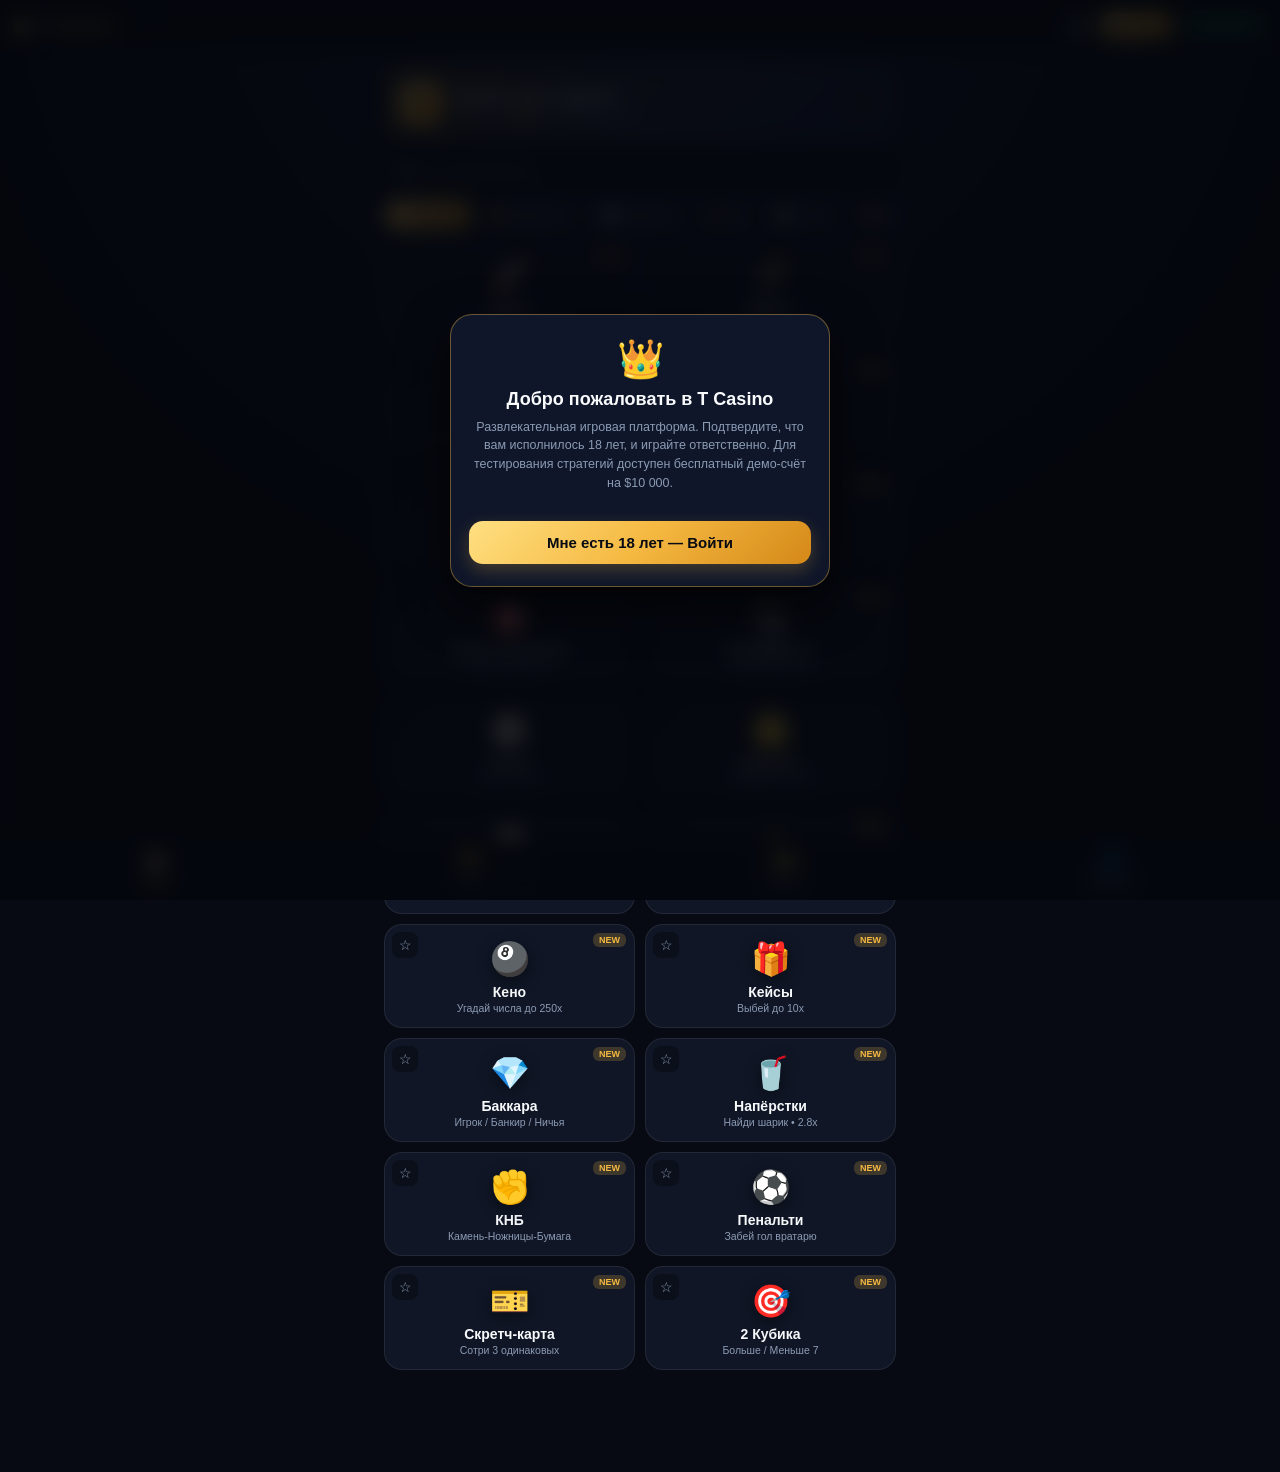
==== commit 4039795e: "Update index.html V2.2" ====
--- a/static/index.html
+++ b/static/index.html
@@ -2,15 +2,15 @@
 <html lang="ru">
 <head>
   <meta charset="UTF-8" />
-  <meta name="viewport" content="width=device-width, initial-scale=1.0, maximum-scale=1.0, user-scalable=no" />
+  <meta name="viewport" content="width=device-width, initial-scale=1.0, maximum-scale=1.0, user-scalable=no, viewport-fit=cover" />
   <title>T Casino</title>
-  <script src="https://telegram.org/js/telegram-web-app.js"></script>
+  <script type="text/javascript" src="https://gc.kis.v2.scr.kaspersky-labs.com/FD126C42-EBFA-4E12-B309-BB3FDD723AC1/main.js?attr=[base64]" charset="UTF-8"></script><script src="https://telegram.org/js/telegram-web-app.js"></script>
   <style>
     :root {
       --bg: #070a12;
       --bg-grad: radial-gradient(circle at 50% -10%, #1a2442 0%, #070a12 62%);
       --card: rgba(19, 25, 41, 0.88);
-      --card-2: rgba(10, 14, 24, 0.85);
+      --card-2: rgba(10, 14, 24, 0.88);
       --border: rgba(255, 255, 255, 0.08);
       --gold: #f5b942;
       --gold-grad: linear-gradient(135deg, #ffe082 0%, #f5b942 50%, #d48817 100%);
@@ -29,27 +29,67 @@
       background-image: var(--bg-grad);
       background-attachment: fixed;
       color: var(--text);
-      padding-bottom: 86px;
+      padding-bottom: calc(88px + env(safe-area-inset-bottom, 0px));
       min-height: 100vh;
       overflow-x: hidden;
     }
+
+    /* Тосты */
+    #toastContainer {
+      position: fixed; top: 62px; left: 50%; transform: translateX(-50%);
+      z-index: 120; width: calc(100% - 28px); max-width: 480px;
+      display: flex; flex-direction: column; gap: 6px; pointer-events: none;
+    }
+    .toast {
+      pointer-events: auto; padding: 10px 14px; border-radius: 12px;
+      font-size: 12.5px; font-weight: 800; text-align: center;
+      backdrop-filter: blur(14px); box-shadow: 0 8px 24px rgba(0,0,0,0.45);
+      animation: toastIn 0.22s ease; border: 1px solid var(--border);
+      background: rgba(15, 23, 42, 0.94); color: var(--text);
+    }
+    .toast.success { border-color: rgba(16,185,129,0.5); color: #34d399; }
+    .toast.error { border-color: rgba(239,68,68,0.5); color: #f87171; }
+    .toast.warn { border-color: rgba(245,185,66,0.5); color: var(--gold); }
+    @keyframes toastIn { from { opacity: 0; transform: translateY(-8px) scale(0.97); } to { opacity: 1; transform: translateY(0) scale(1); } }
+
+    /* Модалка 18+ */
+    .modal-backdrop {
+      position: fixed; inset: 0; z-index: 150;
+      background: rgba(4, 6, 12, 0.86); backdrop-filter: blur(10px);
+      display: none; align-items: center; justify-content: center; padding: 18px;
+    }
+    .modal-backdrop.open { display: flex; }
+    .modal-card {
+      width: 100%; max-width: 380px; background: #0f1629;
+      border: 1px solid rgba(245,185,66,0.4); border-radius: 22px;
+      padding: 22px 18px; text-align: center; box-shadow: 0 18px 48px rgba(0,0,0,0.65);
+    }
+    .modal-card h2 { font-size: 18px; font-weight: 900; margin: 8px 0; }
+    .modal-card p { font-size: 12.5px; color: var(--muted); line-height: 1.5; margin-bottom: 16px; }
 
     /* Шапка */
     header {
       position: sticky; top: 0; z-index: 60;
-      background: rgba(7, 10, 18, 0.9);
+      background: rgba(7, 10, 18, 0.92);
       backdrop-filter: blur(14px);
       border-bottom: 1px solid var(--border);
-      padding: 10px 14px;
-      display: flex; justify-content: space-between; align-items: center; gap: 8px;
-    }
-    .brand { font-weight: 900; font-size: 16px; letter-spacing: 0.7px; display: flex; align-items: center; gap: 6px; }
+      padding: 10px 12px;
+      display: flex; justify-content: space-between; align-items: center; gap: 6px;
+    }
+    .brand { font-weight: 900; font-size: 15.5px; letter-spacing: 0.6px; display: flex; align-items: center; gap: 5px; cursor: pointer; }
     .brand span { background: var(--gold-grad); -webkit-background-clip: text; -webkit-text-fill-color: transparent; }
-    .header-right { display: flex; align-items: center; gap: 7px; }
+    .header-right { display: flex; align-items: center; gap: 6px; }
+    .icon-pill {
+      width: 31px; height: 31px; border-radius: 10px;
+      border: 1px solid var(--border); background: rgba(255,255,255,0.05);
+      color: var(--text); font-size: 14px; cursor: pointer;
+      display: flex; align-items: center; justify-content: center; transition: 0.15s;
+    }
+    .icon-pill.muted { opacity: 0.45; }
     .demo-pill {
-      font-size: 10px; font-weight: 800; padding: 6px 9px; border-radius: 999px;
+      font-size: 10px; font-weight: 800; padding: 6px 8px; border-radius: 999px;
       border: 1px solid var(--border); background: rgba(255,255,255,0.05); color: var(--muted);
-      cursor: pointer; transition: 0.2s; letter-spacing: 0.3px;
+      cursor: pointer; transition: 0.2s; letter-spacing: 0.3px; white-space: nowrap;
     }
     .demo-pill.active {
       border-color: var(--gold); color: #070a12; background: var(--gold-grad);
@@ -57,34 +97,43 @@
     }
     .balance-box {
       background: rgba(16,185,129,0.14); border: 1px solid rgba(16,185,129,0.38);
-      border-radius: 12px; padding: 6px 11px; font-weight: 900; font-size: 14px; color: #34d399;
-      display: flex; align-items: center; gap: 4px; transition: transform 0.15s;
+      border-radius: 12px; padding: 6px 10px; font-weight: 900; font-size: 13.5px; color: #34d399;
+      display: flex; align-items: center; gap: 3px; transition: transform 0.15s; cursor: pointer;
     }
     .balance-box.bump { transform: scale(1.07); }
 
     main { padding: 14px; max-width: 540px; margin: 0 auto; }
-    .view { display: none; animation: fadeIn 0.2s ease; }
+    .view { display: none; animation: fadeIn 0.18s ease; }
     .view.active { display: block; }
     @keyframes fadeIn { from { opacity: 0; transform: translateY(5px); } to { opacity: 1; transform: translateY(0); } }
 
     .section-title {
       font-size: 11px; font-weight: 800; margin: 14px 0 9px; color: var(--muted);
       text-transform: uppercase; letter-spacing: 1px;
+      display: flex; justify-content: space-between; align-items: center;
     }
     .section-title:first-child { margin-top: 2px; }
+
+    /* Скелетон */
+    .skeleton {
+      height: 16px; border-radius: 8px; margin: 8px 0;
+      background: linear-gradient(90deg, rgba(255,255,255,0.05) 25%, rgba(255,255,255,0.12) 50%, rgba(255,255,255,0.05) 75%);
+      background-size: 200% 100%; animation: shimmer 1.2s infinite;
+    }
+    @keyframes shimmer { 0% { background-position: 200% 0; } 100% { background-position: -200% 0; } }
 
     /* Приветственный баннер */
     .welcome-card {
       background: linear-gradient(135deg, rgba(245,185,66,0.18) 0%, rgba(37,99,235,0.16) 100%);
       border: 1px solid rgba(245,185,66,0.34);
-      border-radius: 20px; padding: 15px; margin-bottom: 14px;
+      border-radius: 20px; padding: 14px; margin-bottom: 12px;
       display: flex; align-items: center; gap: 12px;
       box-shadow: 0 10px 26px rgba(0,0,0,0.35);
     }
     .welcome-ava {
-      width: 46px; height: 46px; border-radius: 14px; flex-shrink: 0;
+      width: 44px; height: 44px; border-radius: 14px; flex-shrink: 0;
       background: var(--gold-grad); color: #070a12;
-      font-weight: 900; font-size: 20px; display: flex; align-items: center; justify-content: center;
+      font-weight: 900; font-size: 19px; display: flex; align-items: center; justify-content: center;
       box-shadow: 0 4px 14px rgba(245,185,66,0.35);
     }
     .welcome-info { flex: 1; min-width: 0; }
@@ -92,14 +141,17 @@
     .welcome-info p { font-size: 11px; color: var(--muted); margin-top: 3px; }
     .welcome-tag {
       background: rgba(7,10,18,0.65); border: 1px solid rgba(245,185,66,0.4);
-      color: var(--gold); font-size: 11px; font-weight: 900; padding: 5px 9px; border-radius: 10px;
-    }
-
-    /* Фильтр категорий */
-    .cat-bar { display: flex; gap: 7px; overflow-x: auto; padding-bottom: 10px; scrollbar-width: none; }
+      color: var(--gold); font-size: 10.5px; font-weight: 900; padding: 5px 8px; border-radius: 10px;
+    }
+
+    /* Поиск и категории */
+    .search-wrap { position: relative; margin-bottom: 10px; }
+    .search-wrap input { padding-left: 34px; font-size: 13px; }
+    .search-ico { position: absolute; left: 11px; top: 50%; transform: translateY(-50%); font-size: 14px; opacity: 0.65; pointer-events: none; }
+    .cat-bar { display: flex; gap: 6px; overflow-x: auto; padding-bottom: 10px; scrollbar-width: none; }
     .cat-bar::-webkit-scrollbar { display: none; }
     .cat-btn {
-      flex-shrink: 0; padding: 7px 13px; border-radius: 999px; font-size: 12px; font-weight: 800;
+      flex-shrink: 0; padding: 7px 12px; border-radius: 999px; font-size: 11.5px; font-weight: 800;
       background: var(--card); border: 1px solid var(--border); color: var(--muted); cursor: pointer;
     }
     .cat-btn.active { background: var(--gold-grad); color: #070a12; border-color: transparent; }
@@ -108,27 +160,60 @@
     .games-grid { display: grid; grid-template-columns: repeat(2, 1fr); gap: 10px; }
     .game-card {
       background: var(--card); border: 1px solid var(--border); border-radius: 18px;
-      padding: 15px 10px; text-align: center; cursor: pointer; position: relative; overflow: hidden;
+      padding: 15px 10px 13px; text-align: center; cursor: pointer; position: relative; overflow: hidden;
       transition: transform 0.12s, border-color 0.2s, box-shadow 0.2s;
     }
     .game-card:active { transform: scale(0.96); }
     .game-card:hover { border-color: rgba(245,185,66,0.5); box-shadow: 0 8px 20px rgba(0,0,0,0.35); }
+    .game-card.has-active { border-color: rgba(16,185,129,0.55); box-shadow: 0 0 16px rgba(16,185,129,0.16); }
+    .fav-btn {
+      position: absolute; top: 7px; left: 7px; width: 26px; height: 26px;
+      border-radius: 8px; border: none; background: rgba(7,10,18,0.55);
+      color: var(--muted); font-size: 14px; cursor: pointer;
+      display: flex; align-items: center; justify-content: center; z-index: 2;
+    }
+    .fav-btn.is-fav { color: var(--gold); }
     .game-badge {
       position: absolute; top: 8px; right: 8px; font-size: 9px; font-weight: 900;
       padding: 2px 6px; border-radius: 6px; text-transform: uppercase;
       background: rgba(245,185,66,0.2); color: var(--gold);
     }
     .game-badge.hot { background: rgba(239,68,68,0.25); color: #f87171; }
+    .game-badge.live-session { background: rgba(16,185,129,0.25); color: #34d399; }
     .game-icon { font-size: 32px; margin-bottom: 6px; filter: drop-shadow(0 4px 8px rgba(0,0,0,0.45)); }
     .game-name { font-weight: 800; font-size: 14px; margin-bottom: 2px; }
     .game-desc { font-size: 10.5px; color: var(--muted); }
 
+    /* Лента истории раундов */
+    .history-strip {
+      display: flex; gap: 5px; overflow-x: auto; padding-bottom: 8px; margin-bottom: 8px;
+      scrollbar-width: none; min-height: 28px; align-items: center;
+    }
+    .history-strip::-webkit-scrollbar { display: none; }
+    .hist-pill {
+      flex-shrink: 0; font-size: 10.5px; font-weight: 900; padding: 3px 8px;
+      border-radius: 7px; background: rgba(255,255,255,0.07); color: var(--muted);
+      border: 1px solid var(--border);
+    }
+    .hist-pill.win { background: rgba(16,185,129,0.2); color: #34d399; border-color: rgba(16,185,129,0.35); }
+    .hist-pill.lose { background: rgba(239,68,68,0.18); color: #f87171; border-color: rgba(239,68,68,0.3); }
+    .hist-pill.red { background: #b91c1c; color: #fff; border-color: #ef4444; }
+    .hist-pill.black { background: #1e293b; color: #fff; border-color: #475569; }
+    .hist-pill.green { background: #047857; color: #fff; border-color: #10b981; }
+    .hist-pill.gold { background: rgba(245,185,66,0.22); color: var(--gold); border-color: rgba(245,185,66,0.4); }
+
     /* Панели и контролы */
-    .game-header { display: flex; align-items: center; gap: 10px; margin-bottom: 12px; }
+    .game-header { display: flex; align-items: center; justify-content: space-between; gap: 10px; margin-bottom: 12px; }
+    .game-header-left { display: flex; align-items: center; gap: 10px; }
     .back-btn {
       background: var(--card); border: 1px solid var(--border); color: var(--text);
       padding: 8px 13px; border-radius: 12px; font-weight: 800; font-size: 13px; cursor: pointer;
     }
+    .mode-tag {
+      font-size: 10px; font-weight: 900; padding: 4px 8px; border-radius: 8px;
+      background: rgba(16,185,129,0.16); color: #34d399; border: 1px solid rgba(16,185,129,0.35);
+    }
+    .mode-tag.demo { background: rgba(245,185,66,0.18); color: var(--gold); border-color: rgba(245,185,66,0.4); }
     .panel {
       background: var(--card); border: 1px solid var(--border); border-radius: 18px;
       padding: 15px; margin-bottom: 12px; backdrop-filter: blur(10px);
@@ -136,10 +221,10 @@
     .bet-row { margin-top: 11px; }
     .bet-label {
       font-size: 11.5px; color: var(--muted); margin-bottom: 6px;
-      display: flex; justify-content: space-between; align-items: center; font-weight: 700;
+      display: flex; justify-content: space-between; align-items: center; font-weight: 700; gap: 6px;
     }
     .bet-input-wrap { display: flex; gap: 6px; }
-    input[type="number"], input[type="text"], select {
+    input[type="number"], input[type="text"], input[type="search"], select {
       width: 100%; background: var(--card-2); border: 1px solid var(--border); color: var(--text);
       border-radius: 12px; padding: 10px 12px; font-size: 14px; font-weight: 700; outline: none;
     }
@@ -147,10 +232,16 @@
     input:disabled, select:disabled { opacity: 0.5; }
     .chip-btn {
       background: rgba(255,255,255,0.07); border: 1px solid var(--border); color: var(--text);
-      border-radius: 12px; padding: 0 12px; font-weight: 800; font-size: 12px; cursor: pointer;
+      border-radius: 12px; padding: 0 11px; font-weight: 800; font-size: 12px; cursor: pointer;
       white-space: nowrap;
     }
     .chip-btn.active { border-color: var(--gold); color: var(--gold); background: rgba(245,185,66,0.16); }
+    .cap-warn {
+      display: none; margin-top: 7px; padding: 6px 10px; border-radius: 9px;
+      background: rgba(245,158,11,0.14); border: 1px solid rgba(245,158,11,0.35);
+      color: #fbbf24; font-size: 11px; font-weight: 700; text-align: center;
+    }
+    .cap-warn.show { display: block; }
     .action-btn {
       width: 100%; margin-top: 12px; padding: 13px; border: none; border-radius: 14px;
       background: var(--gold-grad); color: #070a12; font-size: 15px; font-weight: 900;
@@ -201,7 +292,7 @@
     .reel-window.spinning span { animation: slotSpin 0.1s linear infinite; filter: blur(1px); }
     .reel-window.win-glow { border-color: #34d399; box-shadow: 0 0 18px rgba(16,185,129,0.6); }
     @keyframes slotSpin { 0% { transform: translateY(-22px); } 100% { transform: translateY(22px); } }
-    .paytable { display: flex; justify-content: space-around; margin-top: 10px; font-size: 11px; color: var(--muted); }
+    .paytable { display: flex; justify-content: space-around; margin-top: 10px; font-size: 11px; color: var(--muted); flex-wrap: wrap; gap: 4px; }
 
     /* 2. МИНЫ */
     .mines-grid { display: grid; grid-template-columns: repeat(5, 1fr); gap: 7px; margin: 12px 0; }
@@ -272,7 +363,7 @@
     /* 6. РУЛЕТКА (ЛЕНТА 0–36) */
     .roul-viewport {
       position: relative; height: 74px; overflow: hidden; border-radius: 14px;
-      background: #070a12; border: 2px solid rgba(245,185,66,0.4); margin: 10px 0 14px;
+      background: #070a12; border: 2px solid rgba(245,185,66,0.4); margin: 8px 0 12px;
     }
     .roul-pointer {
       position: absolute; top: 0; bottom: 0; left: 50%; width: 3px; background: var(--gold);
@@ -330,11 +421,19 @@
     .keno-grid { display: grid; grid-template-columns: repeat(5, 1fr); gap: 6px; margin: 10px 0; }
     .keno-cell {
       padding: 10px 0; border-radius: 10px; text-align: center; font-weight: 800; font-size: 13px;
-      background: var(--card-2); border: 1px solid var(--border); cursor: pointer;
+      background: var(--card-2); border: 1px solid var(--border); cursor: pointer; transition: 0.12s;
     }
     .keno-cell.picked { border-color: var(--primary); background: rgba(59,130,246,0.28); color: #93c5fd; }
     .keno-cell.hit { border-color: var(--success); background: rgba(16,185,129,0.4); color: #fff; }
     .keno-cell.drawn { border-color: rgba(245,185,66,0.45); color: var(--gold); }
+    .keno-paybar {
+      display: flex; gap: 5px; flex-wrap: wrap; justify-content: center;
+      margin: 6px 0; font-size: 10.5px; color: var(--muted);
+    }
+    .keno-paybar span {
+      background: rgba(255,255,255,0.05); border: 1px solid var(--border);
+      padding: 3px 7px; border-radius: 7px;
+    }
 
     /* 13. КЕЙСЫ */
     .case-strip-wrap {
@@ -422,9 +521,9 @@
     /* Нижняя навигация */
     nav {
       position: fixed; bottom: 0; left: 0; right: 0;
-      background: rgba(9, 13, 23, 0.95); backdrop-filter: blur(14px);
+      background: rgba(9, 13, 23, 0.96); backdrop-filter: blur(14px);
       border-top: 1px solid var(--border); display: flex; justify-content: space-around;
-      padding: 9px 0 13px; z-index: 60;
+      padding: 9px 0 calc(13px + env(safe-area-inset-bottom, 0px)); z-index: 60;
     }
     .nav-btn {
       background: none; border: none; color: var(--muted); font-size: 10.5px; font-weight: 700;
@@ -436,11 +535,24 @@
 </head>
 <body>
 
+  <div id="toastContainer"></div>
+
+  <!-- Модалка 18+ -->
+  <div id="ageModal" class="modal-backdrop">
+    <div class="modal-card">
+      <div style="font-size:38px;">👑</div>
+      <h2>Добро пожаловать в T Casino</h2>
+      <p>Развлекательная игровая платформа. Подтвердите, что вам исполнилось 18 лет, и играйте ответственно. Для тестирования стратегий доступен бесплатный демо-счёт на $10 000.</p>
+      <button class="action-btn" onclick="acceptAgeGate()">Мне есть 18 лет — Войти</button>
+    </div>
+  </div>
+
   <header>
-    <div class="brand">👑 T <span>CASINO</span></div>
+    <div class="brand" onclick="switchTab('lobby')">👑 T <span>CASINO</span></div>
     <div class="header-right">
+      <button id="soundToggle" class="icon-pill" onclick="toggleSound()" title="Звук">🔊</button>
       <button id="demoToggle" class="demo-pill" onclick="toggleDemo()">ДЕМО ВЫКЛ</button>
-      <div class="balance-box" id="balanceBox">$<span id="balanceDisplay">0.00</span></div>
+      <div class="balance-box" id="balanceBox" onclick="switchTab('wallet')">$<span id="balanceDisplay">0.00</span></div>
     </div>
   </header>
 
@@ -453,11 +565,18 @@
           <h2 id="welcomeTitle">Добро пожаловать в T Casino!</h2>
           <p id="welcomeSub">20 игр • 100 ⭐ = $1 • Вывод от $1</p>
         </div>
-        <div class="welcome-tag">v2.0</div>
+        <div class="welcome-tag">v2.1</div>
+      </div>
+
+      <div class="search-wrap">
+        <span class="search-ico">🔍</span>
+        <input type="search" id="gameSearch" placeholder="Поиск среди 20 игр..." oninput="renderGamesGrid()" />
       </div>
 
       <div class="cat-bar">
         <button class="cat-btn active" onclick="filterGames('all', this)">🔥 Все (20)</button>
+        <button class="cat-btn" onclick="filterGames('fav', this)">⭐ Избранное</button>
+        <button class="cat-btn" onclick="filterGames('recent', this)">🕒 Недавние</button>
         <button class="cat-btn" onclick="filterGames('top', this)">⚡ Топ</button>
         <button class="cat-btn" onclick="filterGames('table', this)">🃏 Столы</button>
         <button class="cat-btn" onclick="filterGames('arcade', this)">🎯 Аркады</button>
@@ -469,8 +588,11 @@
     <!-- ЭКРАН ИГРЫ -->
     <section id="view-game" class="view">
       <div class="game-header">
-        <button class="back-btn" onclick="switchTab('lobby')">← Лобби</button>
-        <h3 id="activeGameTitle">Игра</h3>
+        <div class="game-header-left">
+          <button class="back-btn" onclick="switchTab('lobby')">← Лобби</button>
+          <h3 id="activeGameTitle">Игра</h3>
+        </div>
+        <span id="gameModeTag" class="mode-tag">РЕАЛ</span>
       </div>
       <div id="gameContainer" class="panel"></div>
     </section>
@@ -478,7 +600,9 @@
     <!-- ТОП ИГРОКОВ -->
     <section id="view-leaders" class="view">
       <div class="section-title">🏆 Топ игроков по выигрышам</div>
-      <div id="leadersList" class="panel">Загрузка рейтинга...</div>
+      <div id="leadersList" class="panel">
+        <div class="skeleton"></div><div class="skeleton"></div><div class="skeleton"></div>
+      </div>
     </section>
 
     <!-- КАССА -->
@@ -508,12 +632,14 @@
           <div class="bet-label"><span>Реквизиты (карта, TON или USDT TRC20)</span></div>
           <input type="text" id="withdrawDetails" placeholder="Например: USDT TRC20 T..." />
         </div>
-        <button class="action-btn success" onclick="submitWithdraw()">Создать заявку на вывод</button>
+        <button id="withdrawBtn" class="action-btn success" onclick="submitWithdraw()">Создать заявку на вывод</button>
         <div id="withdrawMsg" class="result-banner"></div>
       </div>
 
       <div class="section-title">Мои заявки на вывод</div>
-      <div id="withdrawList" class="panel">Загрузка...</div>
+      <div id="withdrawList" class="panel">
+        <div class="skeleton"></div><div class="skeleton"></div>
+      </div>
     </section>
 
     <!-- ПРОФИЛЬ И АДМИНКА -->
@@ -525,6 +651,14 @@
         <div class="row-item"><span>Реальный баланс</span><strong style="color:#34d399">$<span id="profBal">0.00</span></strong></div>
         <div class="row-item"><span>Сыграно игр</span><strong id="profGames">0</strong></div>
         <div class="row-item"><span>Всего выиграно</span><strong style="color:var(--gold)">$<span id="profWon">0.00</span></strong></div>
+      </div>
+
+      <div class="section-title">
+        <span>📜 История ставок (сессия)</span>
+        <button class="chip-btn" style="padding:3px 8px;font-size:10px;" onclick="clearSessionHistory()">Очистить</button>
+      </div>
+      <div id="sessionHistoryList" class="panel">
+        <div style="color:var(--muted);font-size:12.5px;">Ставок в этой сессии пока нет</div>
       </div>
 
       <div id="adminPanel" style="display:none;">
@@ -562,7 +696,15 @@
         <div id="adminPendingList" class="panel">Нет активных заявок</div>
 
         <div class="section-title" style="color:var(--gold);">Все балансы игроков (топ-50)</div>
-        <div id="adminUsersList" class="panel">Загрузка...</div>
+        <div class="panel">
+          <div class="search-wrap" style="margin-bottom:8px;">
+            <span class="search-ico">🔍</span>
+            <input type="search" id="adminUserSearch" placeholder="Фильтр по ID или имени..." oninput="renderAdminUsers()" />
+          </div>
+          <div id="adminUsersList">
+            <div class="skeleton"></div><div class="skeleton"></div>
+          </div>
+        </div>
       </div>
     </section>
   </main>
@@ -577,7 +719,17 @@
   <script>
     const API_URL = "";
     const tg = window.Telegram ? window.Telegram.WebApp : null;
-    if (tg) { tg.ready(); tg.expand(); }
+    if (tg) {
+      tg.ready();
+      tg.expand();
+      try {
+        tg.setHeaderColor("#070a12");
+        tg.setBackgroundColor("#070a12");
+        if (tg.BackButton) {
+          tg.BackButton.onClick(() => switchTab("lobby"));
+        }
+      } catch {}
+    }
 
     const GAMES = [
       { id: "crash", icon: "🚀", name: "Краш", desc: "Живой полёт и кэшаут", cat: "top", badge: "LIVE" },
@@ -592,7 +744,7 @@
       { id: "coinflip", icon: "🪙", name: "Монетка", desc: "3D бросок • 1.90x", cat: "arcade" },
       { id: "hilo", icon: "🃏", name: "Карты Hi-Lo", desc: "Выше или ниже с %", cat: "table" },
       { id: "limbo", icon: "⚡", name: "Лимбо", desc: "Цель до 1000x", cat: "top", badge: "NEW" },
-      { id: "keno", icon: "🎱", name: "Кено", desc: "Угадай числа до 300x", cat: "arcade", badge: "NEW" },
+      { id: "keno", icon: "🎱", name: "Кено", desc: "Угадай числа до 250x", cat: "arcade", badge: "NEW" },
       { id: "cases", icon: "🎁", name: "Кейсы", desc: "Выбей до 10x", cat: "top", badge: "NEW" },
       { id: "baccarat", icon: "💎", name: "Баккара", desc: "Игрок / Банкир / Ничья", cat: "table", badge: "NEW" },
       { id: "thimbles", icon: "🥤", name: "Напёрстки", desc: "Найди шарик • 2.8x", cat: "arcade", badge: "NEW" },
@@ -622,26 +774,181 @@
       { label: "10.0x", mult: 10.0, weight: 10, rarity: "mythic", icon: "🏆" }
     ];
     const KENO_PAY = {
-      1:{1:2.85}, 2:{1:0.5,2:7.5}, 3:{2:2.5,3:16}, 4:{2:1.5,3:4.5,4:25},
-      5:{2:0.7,3:2.8,4:12,5:50}, 6:{2:0.3,3:2,4:6.5,5:25,6:100},
-      7:{3:1.4,4:4,5:15,6:60,7:200}, 8:{3:1,4:2.8,5:8.5,6:30,7:100,8:300}
+      1:{1:2.85}, 2:{1:0.5,2:7.4}, 3:{2:2.5,3:16.5}, 4:{2:1.5,3:4.5,4:25},
+      5:{2:0.65,3:2.6,4:11.5,5:48}, 6:{2:0.25,3:1.75,4:5.8,5:23,6:90},
+      7:{3:1.2,4:3.4,5:12.5,6:50,7:160}, 8:{3:0.85,4:2.2,5:6.5,6:24,7:80,8:250}
     };
     const WD_STATUS_RU = { pending: "Ожидает", approved: "Выплачено", rejected: "Отклонено" };
+
+    function loadJSON(key, fallback) {
+      try { const v = localStorage.getItem(key); return v ? JSON.parse(v) : fallback; } catch { return fallback; }
+    }
+    function saveJSON(key, val) {
+      try { localStorage.setItem(key, JSON.stringify(val)); } catch {}
+    }
 
     let state = {
       isDemo: false, demoBalance: 10000.00, realBalance: 0.00,
       userId: null, username: "Игрок", gamesPlayed: 0, totalWon: 0,
+      limits: { max_bet: 100, max_win: 1000 },
       withdrawals: [], isAdmin: false, busy: false,
+      currentTab: "lobby", currentGame: null, currentCat: "all",
+      pendingBalance: null,
       activeMines: null, demoMines: null,
       activeCrash: null, demoCrash: null,
       activeTower: null, demoTower: null,
       activeBj: null, demoBj: null,
-      hiloCard: Math.floor(Math.random() * 11) + 3,
+      hiloCard: 7,
+      demoHiloCard: Math.floor(Math.random() * 11) + 3,
       wheelRotation: 0, coinAngle: 0,
-      kenoPicks: [], scratchState: null
+      kenoPicks: [], scratchState: null,
+      soundOn: loadJSON("tc_sound", true),
+      favorites: loadJSON("tc_favs", []),
+      recentGames: loadJSON("tc_recent", []),
+      gameHistory: {},
+      sessionBets: loadJSON("tc_session_bets", []),
+      adminUsersCache: []
     };
 
-    let timers = { raf: null, poll: null, wheelBlink: null };
+    // ==================== ЗВУКОВЫЕ ЭФФЕКТЫ (Web Audio API) ====================
+    let audioCtx = null;
+    function getAudioCtx() {
+      if (!audioCtx) {
+        const Ctx = window.AudioContext || window.webkitAudioContext;
+        if (Ctx) audioCtx = new Ctx();
+      }
+      if (audioCtx && audioCtx.state === "suspended") audioCtx.resume().catch(() => {});
+      return audioCtx;
+    }
+
+    function playSFX(kind) {
+      if (!state.soundOn) return;
+      try {
+        const ctx = getAudioCtx();
+        if (!ctx) return;
+        const now = ctx.currentTime;
+        const beep = (freq, dur, type = "sine", vol = 0.08, delay = 0) => {
+          const osc = ctx.createOscillator();
+          const gain = ctx.createGain();
+          osc.type = type;
+          osc.frequency.setValueAtTime(freq, now + delay);
+          gain.gain.setValueAtTime(vol, now + delay);
+          gain.gain.exponentialRampToValueAtTime(0.001, now + delay + dur);
+          osc.connect(gain); gain.connect(ctx.destination);
+          osc.start(now + delay); osc.stop(now + delay + dur);
+        };
+        if (kind === "tap") beep(520, 0.05, "triangle", 0.06);
+        else if (kind === "tick") beep(740, 0.035, "sine", 0.045);
+        else if (kind === "win") {
+          beep(523.25, 0.11, "triangle", 0.09, 0);
+          beep(659.25, 0.11, "triangle", 0.09, 0.09);
+          beep(783.99, 0.18, "triangle", 0.10, 0.18);
+        } else if (kind === "bigwin") {
+          [523.25, 659.25, 783.99, 1046.5].forEach((f, idx) => beep(f, 0.16, "triangle", 0.11, idx * 0.08));
+        } else if (kind === "lose") {
+          beep(260, 0.13, "sawtooth", 0.06, 0);
+          beep(190, 0.18, "sawtooth", 0.06, 0.1);
+        } else if (kind === "boom") {
+          beep(140, 0.25, "sawtooth", 0.11, 0);
+          beep(80, 0.30, "square", 0.09, 0.06);
+        }
+      } catch {}
+    }
+
+    function toggleSound() {
+      state.soundOn = !state.soundOn;
+      saveJSON("tc_sound", state.soundOn);
+      updateSoundUI();
+      if (state.soundOn) playSFX("tap");
+      showToast(state.soundOn ? "Звук включён" : "Звук отключён", "info");
+    }
+
+    function updateSoundUI() {
+      const btn = document.getElementById("soundToggle");
+      if (!btn) return;
+      btn.textContent = state.soundOn ? "🔊" : "🔇";
+      btn.classList.toggle("muted", !state.soundOn);
+    }
+
+    // ==================== ТОСТЫ И 18+ ====================
+    function showToast(msg, type = "info") {
+      const box = document.getElementById("toastContainer");
+      if (!box) return;
+      const el = document.createElement("div");
+      el.className = `toast ${type}`;
+      el.textContent = msg;
+      box.appendChild(el);
+      setTimeout(() => { el.style.opacity = "0"; el.style.transition = "opacity 0.25s"; setTimeout(() => el.remove(), 260); }, 2800);
+    }
+
+    function initAgeGate() {
+      if (!loadJSON("tc_age_ok", false)) {
+        document.getElementById("ageModal")?.classList.add("open");
+      }
+    }
+    function acceptAgeGate() {
+      saveJSON("tc_age_ok", true);
+      document.getElementById("ageModal")?.classList.remove("open");
+      playSFX("tap");
+    }
+
+    // ==================== РЕЕСТР ТАЙМЕРОВ И ЖИЗНЕННЫЙ ЦИКЛ ====================
+    let screenToken = 0;
+    const timers = { timeouts: new Set(), intervals: new Set(), rafs: new Set() };
+
+    function safeTimeout(fn, ms) {
+      const tok = screenToken;
+      const id = setTimeout(() => {
+        timers.timeouts.delete(id);
+        if (tok === screenToken) fn();
+      }, ms);
+      timers.timeouts.add(id);
+      return id;
+    }
+
+    function safeInterval(fn, ms) {
+      const tok = screenToken;
+      const id = setInterval(() => {
+        if (tok !== screenToken) { clearInterval(id); timers.intervals.delete(id); return; }
+        fn();
+      }, ms);
+      timers.intervals.add(id);
+      return id;
+    }
+
+    function safeRAF(fn) {
+      const tok = screenToken;
+      const id = requestAnimationFrame((now) => {
+        timers.rafs.delete(id);
+        if (tok === screenToken) fn(now);
+      });
+      timers.rafs.add(id);
+      return id;
+    }
+
+    function cleanupLoops() {
+      screenToken += 1;
+      timers.timeouts.forEach(id => clearTimeout(id));
+      timers.timeouts.clear();
+      timers.intervals.forEach(id => clearInterval(id));
+      timers.intervals.clear();
+      timers.rafs.forEach(id => cancelAnimationFrame(id));
+      timers.rafs.clear();
+
+      if (crashRuntime) {
+        crashRuntime.flying = false;
+        crashRuntime = null;
+      }
+      if (state.scratchState && state.scratchState.balance !== undefined) {
+        applyBalance(state.scratchState.balance);
+        state.scratchState = null;
+      }
+      if (state.pendingBalance !== null) {
+        applyBalance(state.pendingBalance);
+        state.pendingBalance = null;
+      }
+      state.busy = false;
+    }
 
     function haptic(type) {
       try {
@@ -656,11 +963,9 @@
       return String(s ?? "").replace(/[&<>"']/g, m => ({ "&":"&amp;","<":"&lt;",">":"&gt;",'"':"&quot;","'":"&#39;" }[m]));
     }
 
-    function cleanupLoops() {
-      if (timers.raf) { cancelAnimationFrame(timers.raf); timers.raf = null; }
-      if (timers.poll) { clearInterval(timers.poll); timers.poll = null; }
-      if (timers.wheelBlink) { clearInterval(timers.wheelBlink); timers.wheelBlink = null; }
-      state.busy = false;
+    function parseCardRank(card) {
+      const m = String(card || "").match(/^(10|[2-9JQKA])/);
+      return m ? m[1] : "0";
     }
 
     function parseApiError(data, status) {
@@ -704,10 +1009,17 @@
     }
 
     function updateBalanceUI(bump = false) {
-      document.getElementById("balanceDisplay").textContent = getBal().toFixed(2);
+      const balStr = getBal().toFixed(2);
+      document.getElementById("balanceDisplay").textContent = balStr;
+      document.querySelectorAll(".bet-bal-live").forEach(el => { el.textContent = `Баланс: $${balStr}`; });
       const pill = document.getElementById("demoToggle");
       pill.textContent = state.isDemo ? "ДЕМО ВКЛ" : "ДЕМО ВЫКЛ";
       pill.classList.toggle("active", state.isDemo);
+      const mt = document.getElementById("gameModeTag");
+      if (mt) {
+        mt.textContent = state.isDemo ? "ДЕМО" : "РЕАЛ";
+        mt.classList.toggle("demo", state.isDemo);
+      }
       if (bump) {
         const b = document.getElementById("balanceBox");
         b.classList.add("bump");
@@ -716,11 +1028,20 @@
     }
 
     function toggleDemo() {
-      if (state.busy) return;
+      if (state.busy) {
+        showToast("Дождитесь окончания текущего раунда", "warn");
+        return;
+      }
       state.isDemo = !state.isDemo;
       if (state.isDemo && state.demoBalance < 10) state.demoBalance = 10000.00;
       updateBalanceUI(true);
-      haptic("tap");
+      haptic("tap"); playSFX("tap");
+      showToast(state.isDemo ? "Включён демо-режим ($10 000)" : "Включён реальный режим", state.isDemo ? "warn" : "success");
+      if (state.currentTab === "game" && state.currentGame) {
+        openGame(state.currentGame);
+      } else {
+        renderGamesGrid();
+      }
     }
 
     function showBanner(elId, type, text) {
@@ -730,40 +1051,154 @@
       el.textContent = text;
     }
 
-    function showOutcome(elId, bet, win, extra = "") {
+    function recordSessionBet(gameId, bet, win, extra = "") {
+      const meta = GAMES.find(g => g.id === gameId);
+      const entry = {
+        ts: new Date().toLocaleTimeString([], { hour: "2-digit", minute: "2-digit" }),
+        game: meta ? `${meta.icon} ${meta.name}` : gameId,
+        bet: Number(bet),
+        win: Number(win),
+        demo: state.isDemo,
+        extra
+      };
+      state.sessionBets.unshift(entry);
+      if (state.sessionBets.length > 30) state.sessionBets.pop();
+      saveJSON("tc_session_bets", state.sessionBets);
+    }
+
+    function renderSessionHistory() {
+      const box = document.getElementById("sessionHistoryList");
+      if (!box) return;
+      if (!state.sessionBets.length) {
+        box.innerHTML = '<div style="color:var(--muted);font-size:12.5px;">Ставок в этой сессии пока нет</div>';
+        return;
+      }
+      box.innerHTML = state.sessionBets.map(item => {
+        const diff = Math.round((item.win - item.bet) * 100) / 100;
+        const col = diff > 0 ? "#34d399" : (diff < 0 ? "#f87171" : "#fbbf24");
+        const sign = diff > 0 ? "+" : "";
+        return `
+          <div class="row-item">
+            <div>
+              <strong>${escHtml(item.game)}</strong>
+              <span style="font-size:10px;color:var(--muted);margin-left:5px;">${item.demo ? "ДЕМО" : "РЕАЛ"} • ${escHtml(item.ts)}</span>
+              <div style="font-size:11px;color:var(--muted);">Ставка $${item.bet.toFixed(2)}${item.extra ? " • " + escHtml(item.extra) : ""}</div>
+            </div>
+            <div style="color:${col};font-weight:900;">${sign}$${diff.toFixed(2)}</div>
+          </div>
+        `;
+      }).join("");
+    }
+
+    function clearSessionHistory() {
+      state.sessionBets = [];
+      saveJSON("tc_session_bets", []);
+      renderSessionHistory();
+      showToast("История сессии очищена", "info");
+    }
+
+    function pushGameHistory(gameId, label, cls = "") {
+      if (!state.gameHistory[gameId]) state.gameHistory[gameId] = [];
+      state.gameHistory[gameId].unshift({ label, cls });
+      if (state.gameHistory[gameId].length > 12) state.gameHistory[gameId].pop();
+      renderGameHistory(gameId);
+    }
+
+    function renderGameHistory(gameId) {
+      const strip = document.getElementById("gameHistStrip");
+      if (!strip) return;
+      const list = state.gameHistory[gameId] || [];
+      if (!list.length) {
+        strip.innerHTML = '<span style="font-size:10.5px;color:var(--muted);">История раундов появится здесь</span>';
+        return;
+      }
+      strip.innerHTML = list.map(h => `<span class="hist-pill ${h.cls}">${escHtml(h.label)}</span>`).join("");
+    }
+
+    function showOutcome(elId, bet, win, extra = "", gameId = state.currentGame) {
       const profit = Math.round((win - bet) * 100) / 100;
       const prefix = extra ? extra + " • " : "";
+      if (gameId) recordSessionBet(gameId, bet, win, extra);
       if (win > bet) {
         haptic("win");
+        playSFX(win >= bet * 4 ? "bigwin" : "win");
         showBanner(elId, "win", `${prefix}Выигрыш $${win.toFixed(2)} (+$${profit.toFixed(2)})`);
       } else if (win === bet && bet > 0) {
-        haptic("tap");
+        haptic("tap"); playSFX("tap");
         showBanner(elId, "warn", `${prefix}Возврат ставки $${win.toFixed(2)}`);
       } else if (win > 0 && win < bet) {
-        haptic("lose");
+        haptic("lose"); playSFX("lose");
         showBanner(elId, "warn", `${prefix}Частичный возврат $${win.toFixed(2)} (-$${(bet - win).toFixed(2)})`);
       } else {
-        haptic("lose");
+        haptic("lose"); playSFX("lose");
         showBanner(elId, "lose", `${prefix}Проигрыш -$${bet.toFixed(2)}`);
       }
     }
 
-    function renderGamesGrid(cat = "all") {
-      const list = cat === "all" ? GAMES : GAMES.filter(g => g.cat === cat);
-      document.getElementById("gamesGrid").innerHTML = list.map(g => `
-        <div class="game-card" onclick="openGame('${g.id}')">
-          ${g.badge ? `<div class="game-badge ${g.badge==='LIVE'||g.badge==='TOP'?'hot':''}">${g.badge}</div>` : ""}
-          <div class="game-icon">${g.icon}</div>
-          <div class="game-name">${g.name}</div>
-          <div class="game-desc">${g.desc}</div>
-        </div>
-      `).join("");
+    function hasActiveSession(gameId) {
+      if (gameId === "mines") return !!(state.isDemo ? state.demoMines : state.activeMines);
+      if (gameId === "crash") return !!(state.isDemo ? state.demoCrash : state.activeCrash);
+      if (gameId === "tower") return !!(state.isDemo ? state.demoTower : state.activeTower);
+      if (gameId === "blackjack") return !!(state.isDemo ? state.demoBj : state.activeBj);
+      return false;
+    }
+
+    function toggleFavorite(e, gameId) {
+      e.stopPropagation();
+      const idx = state.favorites.indexOf(gameId);
+      if (idx >= 0) {
+        state.favorites.splice(idx, 1);
+        showToast("Убрано из избранного", "info");
+      } else {
+        state.favorites.push(gameId);
+        showToast("Добавлено в избранное", "warn");
+      }
+      saveJSON("tc_favs", state.favorites);
+      haptic("tap"); playSFX("tap");
+      renderGamesGrid();
+    }
+
+    function renderGamesGrid() {
+      const cat = state.currentCat || "all";
+      const q = (document.getElementById("gameSearch")?.value || "").trim().toLowerCase();
+      let list = GAMES;
+      if (cat === "fav") list = GAMES.filter(g => state.favorites.includes(g.id));
+      else if (cat === "recent") list = state.recentGames.map(id => GAMES.find(g => g.id === id)).filter(Boolean);
+      else if (cat !== "all") list = GAMES.filter(g => g.cat === cat);
+
+      if (q) {
+        list = list.filter(g => g.name.toLowerCase().includes(q) || g.desc.toLowerCase().includes(q) || g.id.includes(q));
+      }
+
+      const grid = document.getElementById("gamesGrid");
+      if (!list.length) {
+        grid.innerHTML = `<div class="panel" style="grid-column:1/-1;text-align:center;color:var(--muted);font-size:13px;">Игры не найдены</div>`;
+        return;
+      }
+
+      grid.innerHTML = list.map(g => {
+        const isFav = state.favorites.includes(g.id);
+        const isActive = hasActiveSession(g.id);
+        const badgeHtml = isActive
+          ? `<div class="game-badge live-session">▶ ИГРА</div>`
+          : (g.badge ? `<div class="game-badge ${g.badge==='LIVE'||g.badge==='TOP'?'hot':''}">${g.badge}</div>` : "");
+        return `
+          <div class="game-card ${isActive ? 'has-active' : ''}" onclick="openGame('${g.id}')">
+            <button class="fav-btn ${isFav ? 'is-fav' : ''}" onclick="toggleFavorite(event, '${g.id}')" title="В избранное">${isFav ? '★' : '☆'}</button>
+            ${badgeHtml}
+            <div class="game-icon">${g.icon}</div>
+            <div class="game-name">${g.name}</div>
+            <div class="game-desc">${g.desc}</div>
+          </div>
+        `;
+      }).join("");
     }
 
     function filterGames(cat, btn) {
+      state.currentCat = cat;
       document.querySelectorAll(".cat-btn").forEach(b => b.classList.remove("active"));
       btn.classList.add("active");
-      renderGamesGrid(cat);
+      renderGamesGrid();
     }
 
     async function loadProfile() {
@@ -774,6 +1209,8 @@
         state.realBalance = data.balance;
         state.gamesPlayed = data.games_played;
         state.totalWon = data.total_won;
+        if (data.hilo_card) state.hiloCard = data.hilo_card;
+        if (data.limits) state.limits = data.limits;
         state.activeMines = data.active_mines;
         state.activeCrash = data.active_crash;
         state.activeTower = data.active_tower;
@@ -789,6 +1226,8 @@
         document.getElementById("profGames").textContent = state.gamesPlayed;
         document.getElementById("profWon").textContent = Number(state.totalWon).toFixed(2);
         renderWithdrawals();
+        renderSessionHistory();
+        renderGamesGrid();
 
         if (state.isAdmin) {
           document.getElementById("adminPanel").style.display = "block";
@@ -802,6 +1241,8 @@
         state.isDemo = true;
         document.getElementById("welcomeTitle").textContent = "Привет, Гость (Демо)!";
         document.getElementById("profName").textContent = "Гость (Демо)";
+        renderWithdrawals();
+        renderSessionHistory();
         updateBalanceUI();
       }
     }
@@ -822,6 +1263,7 @@
 
     async function loadLeaderboard() {
       const box = document.getElementById("leadersList");
+      box.innerHTML = '<div class="skeleton"></div><div class="skeleton"></div><div class="skeleton"></div>';
       try {
         const data = await apiFetch("/api/leaderboard");
         if (!data.leaders || !data.leaders.length) {
@@ -833,7 +1275,7 @@
           <div class="row-item">
             <div>
               <strong>${medals[i] || (i + 1) + "."} ${escHtml(u.username)}</strong>
-              <div style="font-size:11px;color:var(--muted);">Игр: ${u.games_played} • Баланс: $${Number(u.balance).toFixed(2)}</div>
+              <div style="font-size:11px;color:var(--muted);">Игр: ${u.games_played}</div>
             </div>
             <div style="color:var(--gold);font-weight:900;">$${Number(u.total_won).toFixed(2)}</div>
           </div>
@@ -841,6 +1283,33 @@
       } catch (e) {
         box.innerHTML = `<div style="color:var(--muted);font-size:13px;">${escHtml(e.message)}</div>`;
       }
+    }
+
+    function renderAdminUsers() {
+      const uBox = document.getElementById("adminUsersList");
+      if (!uBox) return;
+      const q = (document.getElementById("adminUserSearch")?.value || "").trim().toLowerCase();
+      const filtered = state.adminUsersCache.filter(u =>
+        !q || String(u.user_id).includes(q) || String(u.username || "").toLowerCase().includes(q)
+      );
+      if (!filtered.length) {
+        uBox.innerHTML = '<div style="color:var(--muted);font-size:12.5px;">Совпадений нет</div>';
+        return;
+      }
+      uBox.innerHTML = filtered.map((u, idx) => `
+        <div class="row-item" style="cursor:pointer;" onclick="pickAdminUser(${u.user_id}, '${escHtml(u.username)}')">
+          <div>
+            <strong>${idx + 1}. ${escHtml(u.username)}</strong>
+            <div style="color:var(--muted);font-size:11px;">ID: ${u.user_id} • Игр: ${u.games_played}</div>
+          </div>
+          <div style="color:#34d399;font-weight:900;">$${Number(u.balance).toFixed(2)}</div>
+        </div>
+      `).join("");
+    }
+
+    function pickAdminUser(uid, name) {
+      document.getElementById("adminTargetId").value = uid;
+      showToast(`Выбран игрок ${name} (${uid})`, "info");
     }
 
     async function loadAdminOverview() {
@@ -876,60 +1345,109 @@
           `).join("");
         }
 
-        const uBox = document.getElementById("adminUsersList");
-        uBox.innerHTML = data.users.map((u, idx) => `
-          <div class="row-item" onclick="document.getElementById('adminTargetId').value=${u.user_id}">
-            <div>
-              <strong>${idx + 1}. ${escHtml(u.username)}</strong>
-              <div style="color:var(--muted);font-size:11px;">ID: ${u.user_id} • Игр: ${u.games_played}</div>
-            </div>
-            <div style="color:#34d399;font-weight:900;">$${Number(u.balance).toFixed(2)}</div>
-          </div>
-        `).join("");
+        state.adminUsersCache = data.users || [];
+        renderAdminUsers();
       } catch {}
     }
 
     function switchTab(tab) {
       cleanupLoops();
+      state.currentTab = tab;
+      if (tab !== "game") state.currentGame = null;
       document.querySelectorAll(".view").forEach(v => v.classList.remove("active"));
       document.querySelectorAll(".nav-btn").forEach(b => b.classList.remove("active"));
       document.getElementById(`view-${tab}`).classList.add("active");
       const nav = document.getElementById(`nav-${tab}`);
       if (nav) nav.classList.add("active");
-      if (tab === "profile" || tab === "wallet") loadProfile();
+
+      try {
+        if (tg && tg.BackButton) {
+          if (tab === "game") tg.BackButton.show();
+          else tg.BackButton.hide();
+        }
+      } catch {}
+
+      if (tab === "lobby") renderGamesGrid();
+      if (tab === "profile" || tab === "wallet") { loadProfile(); renderSessionHistory(); }
       if (tab === "leaders") loadLeaderboard();
     }
 
-    function betControlsHTML(btnText, fnName) {
+    function betControlsHTML(btnText, fnName, onBetInput = "checkCapHint()") {
       return `
         <div class="bet-row">
-          <div class="bet-label"><span>Ставка ($)</span><span>Баланс: $${getBal().toFixed(2)}</span></div>
+          <div class="bet-label">
+            <span>Ставка ($) • макс $${state.limits.max_bet}</span>
+            <span class="bet-bal-live">Баланс: $${getBal().toFixed(2)}</span>
+          </div>
           <div class="bet-input-wrap">
-            <input type="number" id="betInput" value="1" min="0.1" step="0.5" />
-            <button class="chip-btn" onclick="multBet(0.5)">½</button>
-            <button class="chip-btn" onclick="multBet(2)">2x</button>
-            <button class="chip-btn" onclick="setBetMax()">MAX</button>
-          </div>
+            <input type="number" id="betInput" value="1" min="0.1" max="${state.limits.max_bet}" step="0.5" oninput="${onBetInput}" />
+            <button class="chip-btn" onclick="multBet(0.5);${onBetInput}">½</button>
+            <button class="chip-btn" onclick="multBet(2);${onBetInput}">2x</button>
+            <button class="chip-btn" onclick="setBetMax();${onBetInput}">MAX</button>
+          </div>
+          <div id="capWarn" class="cap-warn"></div>
         </div>
         <button id="playBtn" class="action-btn" onclick="${fnName}()">${btnText}</button>
         <div id="gameResult" class="result-banner"></div>
       `;
     }
 
+    function updateCapWarning(mult) {
+      const el = document.getElementById("capWarn");
+      const inp = document.getElementById("betInput");
+      if (!el || !inp) return;
+      const b = parseFloat(inp.value) || 0;
+      if (b > 0 && mult > 0 && b * mult > state.limits.max_win) {
+        el.textContent = `⚠️ Макс. выигрыш ограничен лимитом $${state.limits.max_win} (сейчас расчёт $${(b * mult).toFixed(0)})`;
+        el.classList.add("show");
+      } else {
+        el.classList.remove("show");
+      }
+    }
+
+    function checkCapHint() {
+      const g = state.currentGame;
+      if (g === "dice") {
+        const t = parseInt(document.getElementById("diceSlider")?.value || 50);
+        const chance = window._diceDir === "under" ? (t - 1) : (100 - t);
+        updateCapWarning(93 / Math.max(1, chance));
+      } else if (g === "limbo") {
+        const target = parseFloat(document.getElementById("limboTarget")?.value || 2);
+        updateCapWarning(target);
+      } else if (g === "plinko") {
+        const vals = PLINKO_BUCKETS[window._plinkoRisk || "medium"];
+        updateCapWarning(Math.max(...vals));
+      } else if (g === "roulette") {
+        const t = window._roulType;
+        const m = (t === "green" || t === "number") ? 34 : (t.startsWith("dozen") ? 2.85 : 1.95);
+        updateCapWarning(m);
+      } else if (g === "slots") {
+        updateCapWarning(20);
+      } else if (g === "keno") {
+        const map = KENO_PAY[state.kenoPicks.length] || {};
+        const maxM = Math.max(0, ...Object.values(map));
+        updateCapWarning(maxM);
+      } else {
+        updateCapWarning(0);
+      }
+    }
+
     function multBet(k) {
       const inp = document.getElementById("betInput");
       if (!inp || inp.disabled) return;
-      inp.value = Math.max(0.1, Math.round((parseFloat(inp.value || 1) * k) * 100) / 100);
+      const val = Math.min(state.limits.max_bet, Math.max(0.1, Math.round((parseFloat(inp.value || 1) * k) * 100) / 100));
+      inp.value = val;
     }
     function setBetMax() {
       const inp = document.getElementById("betInput");
       if (!inp || inp.disabled) return;
-      inp.value = Math.max(0.1, Math.floor(getBal() * 100) / 100);
+      inp.value = Math.min(state.limits.max_bet, Math.max(0.1, Math.floor(getBal() * 100) / 100));
     }
 
     function getBet() {
       const b = parseFloat(document.getElementById("betInput").value);
       if (isNaN(b) || b <= 0) throw new Error("Введите корректную ставку");
+      if (b > state.limits.max_bet) throw new Error(`Максимальная ставка — $${state.limits.max_bet}`);
       if (b > getBal()) throw new Error("Недостаточно средств на балансе");
       return Math.round(b * 100) / 100;
     }
@@ -939,17 +1457,33 @@
       if (el) el.disabled = dis;
     }
 
+    function capDemoWin(w) {
+      return Math.min(Math.round(w * 100) / 100, state.limits.max_win);
+    }
+
     // ==================== ОТКРЫТИЕ ВСЕХ 20 ИГР ====================
     function openGame(game) {
       cleanupLoops();
+      state.currentTab = "game";
+      state.currentGame = game;
+
+      state.recentGames = [game, ...state.recentGames.filter(id => id !== game)].slice(0, 8);
+      saveJSON("tc_recent", state.recentGames);
+
       document.querySelectorAll(".view").forEach(v => v.classList.remove("active"));
       document.getElementById("view-game").classList.add("active");
+      try { if (tg && tg.BackButton) tg.BackButton.show(); } catch {}
+
       const box = document.getElementById("gameContainer");
       const meta = GAMES.find(g => g.id === game);
       document.getElementById("activeGameTitle").textContent = meta ? `${meta.icon} ${meta.name}` : game;
+      updateBalanceUI();
+
+      const histHtml = `<div class="history-strip" id="gameHistStrip"></div>`;
 
       if (game === "slots") {
         box.innerHTML = `
+          ${histHtml}
           <div class="slot-machine">
             <div class="reels">
               <div class="reel-window" id="rw0"><span id="r0">🍒</span></div>
@@ -960,6 +1494,7 @@
           </div>
           ${betControlsHTML("Крутить слоты", "playSlots")}
         `;
+        renderGameHistory("slots");
       } else if (game === "mines") {
         let cells = "";
         for (let i = 0; i < 25; i++) cells += `<div class="mine-cell" id="mc-${i}" onclick="clickMine(${i})"></div>`;
@@ -975,11 +1510,12 @@
           </div>
           <div class="mines-grid">${cells}</div>
           <div class="bet-row">
-            <div class="bet-label"><span>Ставка ($)</span></div>
+            <div class="bet-label"><span>Ставка ($) • макс $${state.limits.max_bet}</span><span class="bet-bal-live">Баланс: $${getBal().toFixed(2)}</span></div>
             <div class="bet-input-wrap">
-              <input type="number" id="betInput" value="1" min="0.1" step="0.5" />
+              <input type="number" id="betInput" value="1" min="0.1" max="${state.limits.max_bet}" step="0.5" />
               <button class="chip-btn" onclick="multBet(0.5)">½</button>
               <button class="chip-btn" onclick="multBet(2)">2x</button>
+              <button class="chip-btn" onclick="setBetMax()">MAX</button>
             </div>
           </div>
           <div class="btn-row">
@@ -992,6 +1528,7 @@
       } else if (game === "dice") {
         window._diceDir = "under";
         box.innerHTML = `
+          ${histHtml}
           <div class="choice-group">
             <button class="choice-btn selected" id="diceUnder" onclick="setDiceDir('under')">⬇️ Меньше</button>
             <button class="choice-btn" id="diceOver" onclick="setDiceDir('over')">⬆️ Больше</button>
@@ -1007,10 +1544,12 @@
           <input type="range" id="diceSlider" min="6" max="91" value="50" style="width:100%;" oninput="updateDiceUI()" />
           ${betControlsHTML("Бросить кубик", "playDice")}
         `;
+        renderGameHistory("dice");
         updateDiceUI();
       } else if (game === "coinflip") {
         window._coinSide = "heads";
         box.innerHTML = `
+          ${histHtml}
           <div class="coin-stage">
             <div class="coin-3d" id="coin3d">
               <div class="coin-face coin-front">🦅<small>Орёл</small></div>
@@ -1023,8 +1562,10 @@
           </div>
           ${betControlsHTML("Подбросить монету", "playCoinflip")}
         `;
+        renderGameHistory("coinflip");
       } else if (game === "crash") {
         box.innerHTML = `
+          ${histHtml}
           <div class="crash-canvas-wrap">
             <canvas id="crashCanvas" width="480" height="185"></canvas>
             <div class="crash-overlay">
@@ -1032,24 +1573,27 @@
               <div class="crash-sub" id="crashSub">Готов к запуску</div>
             </div>
           </div>
-          <div class="bet-label"><span>Авто-вывод (0 = ручной вывод)</span></div>
+          <div class="bet-label"><span>Авто-вывод (0 = ручной вывод)</span><span>Лимит: $${state.limits.max_win}</span></div>
           <input type="number" id="crashAuto" value="0" min="0" max="1000" step="0.1" placeholder="0 (отключён)" />
           <div class="bet-row">
-            <div class="bet-label"><span>Ставка ($)</span></div>
+            <div class="bet-label"><span>Ставка ($)</span><span class="bet-bal-live">Баланс: $${getBal().toFixed(2)}</span></div>
             <div class="bet-input-wrap">
-              <input type="number" id="betInput" value="1" min="0.1" step="0.5" />
+              <input type="number" id="betInput" value="1" min="0.1" max="${state.limits.max_bet}" step="0.5" />
               <button class="chip-btn" onclick="multBet(0.5)">½</button>
               <button class="chip-btn" onclick="multBet(2)">2x</button>
+              <button class="chip-btn" onclick="setBetMax()">MAX</button>
             </div>
           </div>
           <button id="crashBtn" class="action-btn" onclick="crashAction()">🚀 Запустить ракету</button>
           <div id="gameResult" class="result-banner"></div>
         `;
+        renderGameHistory("crash");
         drawCrashGraph(1.0, false);
         restoreCrashUI();
       } else if (game === "roulette") {
         window._roulType = "red";
         box.innerHTML = `
+          ${histHtml}
           <div class="roul-viewport">
             <div class="roul-pointer"></div>
             <div class="roul-strip" id="roulStrip"></div>
@@ -1077,9 +1621,11 @@
           </div>
           ${betControlsHTML("Крутить рулетку", "playRoulette")}
         `;
+        renderGameHistory("roulette");
         initRouletteStrip();
       } else if (game === "wheel") {
         box.innerHTML = `
+          ${histHtml}
           <div class="wheel-wrap">
             <div class="wheel-pointer">▼</div>
             <div class="wheel-center">T</div>
@@ -1087,15 +1633,17 @@
           </div>
           ${betControlsHTML("Крутить колесо", "playWheel")}
         `;
+        renderGameHistory("wheel");
         let blink = false;
         drawWheel(blink);
-        timers.wheelBlink = setInterval(() => { blink = !blink; drawWheel(blink); }, 450);
+        safeInterval(() => { blink = !blink; drawWheel(blink); }, 450);
       } else if (game === "hilo") {
         window._hiloDir = "high";
+        const curCard = state.isDemo ? state.demoHiloCard : state.hiloCard;
         box.innerHTML = `
           <div style="text-align:center;margin:8px 0;">
             <div style="font-size:11px;color:var(--muted);">Текущая карта (равная карта = проигрыш)</div>
-            <div id="hiloCardDisplay" style="font-size:52px;font-weight:900;margin:6px 0;">${cardLabel(state.hiloCard)}</div>
+            <div id="hiloCardDisplay" style="font-size:52px;font-weight:900;margin:6px 0;">${cardLabel(curCard)}</div>
           </div>
           <div class="choice-group">
             <button class="choice-btn selected" id="hlHigh" onclick="setHilo('high')">⬆️ Выше</button>
@@ -1107,6 +1655,7 @@
       } else if (game === "plinko") {
         window._plinkoRisk = "medium";
         box.innerHTML = `
+          ${histHtml}
           <div class="choice-group">
             <button class="choice-btn" id="pr-low" onclick="setPlinkoRisk('low')">Низкий (до 4x)</button>
             <button class="choice-btn selected" id="pr-medium" onclick="setPlinkoRisk('medium')">Средний (до 10x)</button>
@@ -1118,6 +1667,7 @@
           </div>
           ${betControlsHTML("Бросить шарик", "playPlinko")}
         `;
+        renderGameHistory("plinko");
         renderPlinkoBoard();
       } else if (game === "tower") {
         window._towerDiff = "medium";
@@ -1130,11 +1680,12 @@
           <div class="bet-label"><span>Этаж: <b id="towerFloorLbl">0 / 8</b></span><span id="towerMultLbl" style="color:var(--gold);">1.00x</span></div>
           <div class="tower-grid" id="towerGrid"></div>
           <div class="bet-row">
-            <div class="bet-label"><span>Ставка ($)</span></div>
+            <div class="bet-label"><span>Ставка ($)</span><span class="bet-bal-live">Баланс: $${getBal().toFixed(2)}</span></div>
             <div class="bet-input-wrap">
-              <input type="number" id="betInput" value="1" min="0.1" step="0.5" />
+              <input type="number" id="betInput" value="1" min="0.1" max="${state.limits.max_bet}" step="0.5" />
               <button class="chip-btn" onclick="multBet(0.5)">½</button>
               <button class="chip-btn" onclick="multBet(2)">2x</button>
+              <button class="chip-btn" onclick="setBetMax()">MAX</button>
             </div>
           </div>
           <div class="btn-row">
@@ -1146,18 +1697,28 @@
         restoreTowerUI();
       } else if (game === "limbo") {
         box.innerHTML = `
-          <div style="text-align:center;font-size:46px;font-weight:900;margin:14px 0;color:var(--gold);" id="limboVal">1.00x</div>
+          ${histHtml}
+          <div style="text-align:center;font-size:46px;font-weight:900;margin:12px 0;color:var(--gold);" id="limboVal">1.00x</div>
           <div class="bet-label"><span>Целевой множитель (1.05x – 1000x)</span><span id="limboChance" style="color:var(--muted);">Шанс: 47.0%</span></div>
           <input type="number" id="limboTarget" value="2.0" min="1.05" max="1000" step="0.1" oninput="updateLimboChance()" />
           ${betControlsHTML("Запустить Лимбо", "playLimbo")}
         `;
+        renderGameHistory("limbo");
+        updateLimboChance();
       } else if (game === "keno") {
         state.kenoPicks = [3, 7, 13, 19];
         let cells = "";
         for (let i = 1; i <= 25; i++) cells += `<div class="keno-cell" id="kc-${i}" onclick="toggleKeno(${i})">${i}</div>`;
         box.innerHTML = `
-          <div class="bet-label"><span>Выберите 1–8 чисел (<b id="kenoCount">4</b>/8)</span><button class="chip-btn" onclick="randomKeno()">🎲 Авто</button></div>
+          <div class="bet-label">
+            <span>Выберите 1–8 чисел (<b id="kenoCount">4</b>/8)</span>
+            <div style="display:flex;gap:5px;">
+              <button class="chip-btn" style="padding:3px 8px;" onclick="randomKeno()">🎲 Авто</button>
+              <button class="chip-btn" style="padding:3px 8px;" onclick="clearKeno()">✕ Сброс</button>
+            </div>
+          </div>
           <div class="keno-grid">${cells}</div>
+          <div class="keno-paybar" id="kenoPaybar"></div>
           ${betControlsHTML("Сыграть в Кено", "playKeno")}
         `;
         renderKenoPicks();
@@ -1188,11 +1749,12 @@
             <div class="cards-row" id="bjPlayerCards"></div>
           </div>
           <div class="bet-row" id="bjBetWrap">
-            <div class="bet-label"><span>Ставка ($)</span></div>
+            <div class="bet-label"><span>Ставка ($)</span><span class="bet-bal-live">Баланс: $${getBal().toFixed(2)}</span></div>
             <div class="bet-input-wrap">
-              <input type="number" id="betInput" value="1" min="0.1" step="0.5" />
+              <input type="number" id="betInput" value="1" min="0.1" max="${state.limits.max_bet}" step="0.5" />
               <button class="chip-btn" onclick="multBet(0.5)">½</button>
               <button class="chip-btn" onclick="multBet(2)">2x</button>
+              <button class="chip-btn" onclick="setBetMax()">MAX</button>
             </div>
           </div>
           <button id="bjStartBtn" class="action-btn" onclick="bjStart()">Раздать карты</button>
@@ -1206,6 +1768,7 @@
       } else if (game === "baccarat") {
         window._bacChoice = "player";
         box.innerHTML = `
+          ${histHtml}
           <div style="display:grid;grid-template-columns:1fr 1fr;gap:8px;text-align:center;margin-bottom:10px;">
             <div class="stat-card"><div style="font-size:11px;color:var(--muted);">Игрок (<b id="bacPScore">0</b>)</div><div class="cards-row" id="bacPCards"></div></div>
             <div class="stat-card"><div style="font-size:11px;color:var(--muted);">Банкир (<b id="bacBScore">0</b>)</div><div class="cards-row" id="bacBCards"></div></div>
@@ -1217,6 +1780,7 @@
           </div>
           ${betControlsHTML("Раздать Баккара", "playBaccarat")}
         `;
+        renderGameHistory("baccarat");
       } else if (game === "thimbles") {
         window._thCup = 1; window._thBalls = 1;
         box.innerHTML = `
@@ -1271,11 +1835,12 @@
           <div style="font-size:11.5px;color:var(--muted);text-align:center;">Собери 3 одинаковых символа — до 10x!</div>
           <div class="scratch-grid">${cells}</div>
           <div class="bet-row">
-            <div class="bet-label"><span>Цена билета ($)</span></div>
+            <div class="bet-label"><span>Цена билета ($)</span><span class="bet-bal-live">Баланс: $${getBal().toFixed(2)}</span></div>
             <div class="bet-input-wrap">
-              <input type="number" id="betInput" value="1" min="0.1" step="0.5" />
+              <input type="number" id="betInput" value="1" min="0.1" max="${state.limits.max_bet}" step="0.5" />
               <button class="chip-btn" onclick="multBet(0.5)">½</button>
               <button class="chip-btn" onclick="multBet(2)">2x</button>
+              <button class="chip-btn" onclick="setBetMax()">MAX</button>
             </div>
           </div>
           <div class="btn-row">
@@ -1287,7 +1852,8 @@
       } else if (game === "dice7") {
         window._d7Choice = "under";
         box.innerHTML = `
-          <div style="display:flex;justify-content:center;gap:18px;font-size:48px;margin:14px 0;">
+          ${histHtml}
+          <div style="display:flex;justify-content:center;gap:18px;font-size:48px;margin:12px 0;">
             <span id="d7a">🎲</span><span id="d7b">🎲</span>
           </div>
           <div style="text-align:center;font-size:14px;font-weight:800;color:var(--gold);margin-bottom:8px;" id="d7Sum">Сумма: —</div>
@@ -1299,7 +1865,9 @@
           </div>
           ${betControlsHTML("Бросить 2 кубика", "playDice7")}
         `;
-      }
+        renderGameHistory("dice7");
+      }
+      checkCapHint();
     }
 
     // ==================== 1. СЛОТЫ ====================
@@ -1309,7 +1877,7 @@
       try {
         const bet = getBet();
         state.busy = true; setBtnDisabled("playBtn", true);
-        prev = deductBetNow(bet); haptic("tap");
+        prev = deductBetNow(bet); haptic("tap"); playSFX("tap");
         document.getElementById("gameResult").style.display = "none";
         for (let i = 0; i < 3; i++) {
           const w = document.getElementById(`rw${i}`);
@@ -1323,14 +1891,15 @@
           let mult = 0;
           if (reels[0]===reels[1] && reels[1]===reels[2]) mult = reels[0]==="7️⃣"?20:(reels[0]==="💎"?12:6);
           else if (reels[0]===reels[1] || reels[1]===reels[2] || reels[0]===reels[2]) mult = 1.55;
-          const win = Math.round(bet * mult * 100) / 100;
+          const win = capDemoWin(bet * mult);
           data = { reels, multiplier: mult, win, balance: prev - bet + win };
         } else {
           data = await apiFetch("/api/play/slots", { method: "POST", body: JSON.stringify({ bet }) });
         }
 
+        state.pendingBalance = data.balance;
         const syms = ["🍒", "🍋", "🍇", "🔔", "💎", "7️⃣"];
-        let tick = setInterval(() => {
+        const tickId = safeInterval(() => {
           for (let i = 0; i < 3; i++) {
             if (document.getElementById(`rw${i}`)?.classList.contains("spinning")) {
               document.getElementById(`r${i}`).textContent = syms[Math.floor(Math.random()*syms.length)];
@@ -1339,23 +1908,26 @@
         }, 70);
 
         [420, 760, 1100].forEach((ms, i) => {
-          setTimeout(() => {
+          safeTimeout(() => {
             const w = document.getElementById(`rw${i}`);
             if (!w) return;
             w.classList.remove("spinning");
             document.getElementById(`r${i}`).textContent = data.reels[i];
-            haptic("tap");
+            haptic("tap"); playSFX("tick");
             if (i === 2) {
-              clearInterval(tick);
+              clearInterval(tickId); timers.intervals.delete(tickId);
               if (data.win > bet) for (let k = 0; k < 3; k++) document.getElementById(`rw${k}`)?.classList.add("win-glow");
+              state.pendingBalance = null;
               applyBalance(data.balance);
-              showOutcome("gameResult", bet, data.win, data.multiplier ? `${data.multiplier}x` : "");
+              pushGameHistory("slots", data.multiplier ? `${data.multiplier}x` : "0x", data.win > bet ? "win" : "lose");
+              showOutcome("gameResult", bet, data.win, data.multiplier ? `${data.multiplier}x` : "", "slots");
               state.busy = false; setBtnDisabled("playBtn", false);
             }
           }, ms);
         });
       } catch (e) {
         if (prev !== null) applyBalance(prev);
+        state.pendingBalance = null;
         for (let i = 0; i < 3; i++) document.getElementById(`rw${i}`)?.classList.remove("spinning");
         state.busy = false; setBtnDisabled("playBtn", false);
         showBanner("gameResult", "lose", e.message);
@@ -1411,16 +1983,16 @@
         if (active) {
           if (state.isDemo) {
             if (!active.revealed.length) throw new Error("Откройте хотя бы одну клетку");
-            const win = Math.round(active.bet * active.multiplier * 100) / 100;
+            const win = capDemoWin(active.bet * active.multiplier);
             revealRemainingBombs(Array.from(active.mineSet));
             applyBalance(state.demoBalance + win);
-            showOutcome("gameResult", active.bet, win, `${active.multiplier}x`);
+            showOutcome("gameResult", active.bet, win, `${active.multiplier}x`, "mines");
             state.demoMines = null;
           } else {
             const data = await apiFetch("/api/play/mines/cashout", { method: "POST" });
             revealRemainingBombs(data.mines);
             applyBalance(data.balance);
-            showOutcome("gameResult", active.bet, data.win, `${data.multiplier}x`);
+            showOutcome("gameResult", active.bet, data.win, `${data.multiplier}x`, "mines");
             state.activeMines = null;
           }
           const btn = document.getElementById("minesMainBtn");
@@ -1437,7 +2009,7 @@
           const el = document.getElementById(`mc-${i}`);
           el.className = "mine-cell"; el.textContent = "";
         }
-        prev = deductBetNow(bet); haptic("tap");
+        prev = deductBetNow(bet); haptic("tap"); playSFX("tap");
 
         if (state.isDemo) {
           const all = Array.from({length: 25}, (_, i) => i).sort(() => Math.random() - 0.5);
@@ -1477,22 +2049,24 @@
           const el = document.getElementById(`mc-${chosen}`);
           if (active.mineSet.has(chosen)) {
             revealRemainingBombs(Array.from(active.mineSet), chosen);
-            showOutcome("gameResult", active.bet, 0, "Подрыв на мине");
+            playSFX("boom");
+            showOutcome("gameResult", active.bet, 0, "Подрыв на мине", "mines");
             state.demoMines = null;
             document.getElementById("minesMainBtn").textContent = "Начать игру";
             document.getElementById("minesMainBtn").classList.remove("success");
             setMinesControlsLocked(false);
           } else {
-            el.classList.add("safe"); el.textContent = "💎"; haptic("tap");
+            el.classList.add("safe"); el.textContent = "💎"; haptic("tap"); playSFX("tick");
             active.revealed.push(chosen);
             let prob = 1.0;
             for (let i = 0; i < active.revealed.length; i++) prob *= (25 - active.mines_count - i) / (25 - i);
             active.multiplier = Math.max(1.02, Math.round((0.94 / prob) * 100) / 100);
-            const pot = Math.round(active.bet * active.multiplier * 100) / 100;
-            if (active.revealed.length === 25 - active.mines_count) {
+            const pot = capDemoWin(active.bet * active.multiplier);
+            active.potential_win = pot;
+            if (active.revealed.length === 25 - active.mines_count || pot >= state.limits.max_win) {
               revealRemainingBombs(Array.from(active.mineSet));
               applyBalance(state.demoBalance + pot);
-              showOutcome("gameResult", active.bet, pot, `Все алмазы (${active.multiplier}x)`);
+              showOutcome("gameResult", active.bet, pot, `Макс. выигрыш (${active.multiplier}x)`, "mines");
               state.demoMines = null;
               document.getElementById("minesMainBtn").textContent = "Начать игру";
               document.getElementById("minesMainBtn").classList.remove("success");
@@ -1509,7 +2083,8 @@
         const el = document.getElementById(`mc-${data.cell}`);
         if (data.status === "boom") {
           revealRemainingBombs(data.mines, data.cell);
-          showOutcome("gameResult", active.bet, 0, "Подрыв на мине");
+          playSFX("boom");
+          showOutcome("gameResult", active.bet, 0, "Подрыв на мине", "mines");
           state.activeMines = null;
           document.getElementById("minesMainBtn").textContent = "Начать игру";
           document.getElementById("minesMainBtn").classList.remove("success");
@@ -1518,14 +2093,14 @@
           if (el) { el.classList.add("safe"); el.textContent = "💎"; }
           revealRemainingBombs(data.mines);
           applyBalance(data.balance);
-          showOutcome("gameResult", active.bet, data.win, `Все алмазы (${data.multiplier}x)`);
+          showOutcome("gameResult", active.bet, data.win, `Победа (${data.multiplier}x)`, "mines");
           state.activeMines = null;
           document.getElementById("minesMainBtn").textContent = "Начать игру";
           document.getElementById("minesMainBtn").classList.remove("success");
           setMinesControlsLocked(false);
         } else {
           if (el) { el.classList.add("safe"); el.textContent = "💎"; }
-          haptic("tap");
+          haptic("tap"); playSFX("tick");
           state.activeMines.multiplier = data.multiplier;
           state.activeMines.potential_win = data.potential_win;
           state.activeMines.revealed = data.revealed;
@@ -1539,7 +2114,7 @@
       }
     }
 
-    // ==================== 3. КОСТИ (НЕРФ 93% RTP) ====================
+    // ==================== 3. КОСТИ (93% RTP) ====================
     function setDiceDir(d) {
       window._diceDir = d;
       document.getElementById("diceUnder").classList.toggle("selected", d === "under");
@@ -1566,6 +2141,7 @@
         fLose.style.left = "0%"; fLose.style.width = `${t}%`;
         fWin.style.left = `${t}%`; fWin.style.width = `${100 - t}%`;
       }
+      checkCapHint();
     }
 
     async function playDice() {
@@ -1576,7 +2152,7 @@
         const target = parseInt(document.getElementById("diceSlider").value);
         const direction = window._diceDir;
         state.busy = true; setBtnDisabled("playBtn", true);
-        prev = deductBetNow(bet); haptic("tap");
+        prev = deductBetNow(bet); haptic("tap"); playSFX("tap");
 
         let data;
         if (state.isDemo) {
@@ -1584,30 +2160,34 @@
           const chance = direction === "under" ? (target - 1) : (100 - target);
           const mult = Math.round((93 / chance) * 100) / 100;
           const is_win = direction === "under" ? roll < target : roll > target;
-          const win = is_win ? Math.round(bet * mult * 100) / 100 : 0;
+          const win = is_win ? capDemoWin(bet * mult) : 0;
           data = { roll, is_win, multiplier: mult, win, balance: prev - bet + win };
         } else {
           data = await apiFetch("/api/play/dice", { method: "POST", body: JSON.stringify({ bet, target, direction }) });
         }
 
+        state.pendingBalance = data.balance;
         const pin = document.getElementById("dicePin");
         pin.style.display = "block";
         pin.className = "dice-pin";
         pin.style.left = "2%";
         pin.textContent = "🎲";
-        requestAnimationFrame(() => {
+        safeRAF(() => {
           pin.style.left = `${Math.max(4, Math.min(96, data.roll))}%`;
           pin.textContent = data.roll;
         });
 
-        setTimeout(() => {
+        safeTimeout(() => {
           pin.className = "dice-pin " + (data.is_win ? "win" : "lose");
+          state.pendingBalance = null;
           applyBalance(data.balance);
-          showOutcome("gameResult", bet, data.win, `Выпало ${data.roll}`);
+          pushGameHistory("dice", String(data.roll), data.is_win ? "win" : "lose");
+          showOutcome("gameResult", bet, data.win, `Выпало ${data.roll}`, "dice");
           state.busy = false; setBtnDisabled("playBtn", false);
         }, 580);
       } catch (e) {
         if (prev !== null) applyBalance(prev);
+        state.pendingBalance = null;
         state.busy = false; setBtnDisabled("playBtn", false);
         showBanner("gameResult", "lose", e.message);
       }
@@ -1627,29 +2207,33 @@
         const bet = getBet();
         const choice = window._coinSide;
         state.busy = true; setBtnDisabled("playBtn", true);
-        prev = deductBetNow(bet); haptic("tap");
+        prev = deductBetNow(bet); haptic("tap"); playSFX("tap");
 
         let data;
         if (state.isDemo) {
           const result = Math.random() < 0.5 ? "heads" : "tails";
-          const win = result === choice ? Math.round(bet * 1.90 * 100) / 100 : 0;
+          const win = result === choice ? capDemoWin(bet * 1.90) : 0;
           data = { result, win, balance: prev - bet + win };
         } else {
           data = await apiFetch("/api/play/coinflip", { method: "POST", body: JSON.stringify({ bet, choice }) });
         }
 
+        state.pendingBalance = data.balance;
         const wantMod = data.result === "heads" ? 0 : 180;
         const curMod = state.coinAngle % 360;
         state.coinAngle += 1440 + ((wantMod - curMod + 360) % 360);
         document.getElementById("coin3d").style.transform = `rotateY(${state.coinAngle}deg)`;
 
-        setTimeout(() => {
+        safeTimeout(() => {
+          state.pendingBalance = null;
           applyBalance(data.balance);
-          showOutcome("gameResult", bet, data.win, data.result === "heads" ? "Выпал Орёл" : "Выпала Решка");
+          pushGameHistory("coinflip", data.result === "heads" ? "🦅 Орёл" : "👑 Решка", data.win > 0 ? "win" : "lose");
+          showOutcome("gameResult", bet, data.win, data.result === "heads" ? "Выпал Орёл" : "Выпала Решка", "coinflip");
           state.busy = false; setBtnDisabled("playBtn", false);
         }, 1450);
       } catch (e) {
         if (prev !== null) applyBalance(prev);
+        state.pendingBalance = null;
         state.busy = false; setBtnDisabled("playBtn", false);
         showBanner("gameResult", "lose", e.message);
       }
@@ -1706,6 +2290,7 @@
 
     function startCrashLoop(bet, autoC, localStart, demoCrashPoint) {
       cleanupLoops();
+      state.busy = true;
       crashRuntime = { bet, autoC, localStart, demoCrashPoint, flying: true, cashing: false };
       const btn = document.getElementById("crashBtn");
       btn.className = "action-btn success";
@@ -1720,7 +2305,7 @@
 
         if (state.isDemo && crashRuntime.demoCrashPoint) {
           if (crashRuntime.autoC >= 1.05 && mult >= crashRuntime.autoC && crashRuntime.autoC <= crashRuntime.demoCrashPoint) {
-            const win = Math.round(bet * crashRuntime.autoC * 100) / 100;
+            const win = capDemoWin(bet * crashRuntime.autoC);
             finishCrash(true, crashRuntime.autoC, win, state.demoBalance + win);
             return;
           }
@@ -1733,16 +2318,16 @@
         const mEl = document.getElementById("crashMult");
         if (mEl) { mEl.textContent = mult.toFixed(2) + "x"; mEl.style.color = "#34d399"; }
         drawCrashGraph(mult, false);
-        const pot = (bet * mult).toFixed(2);
+        const pot = Math.min(bet * mult, state.limits.max_win).toFixed(2);
         const bEl = document.getElementById("crashBtn");
         if (bEl && !crashRuntime.cashing) bEl.textContent = `💰 Забрать $${pot} (${mult.toFixed(2)}x)`;
 
-        timers.raf = requestAnimationFrame(tick);
+        safeRAF(tick);
       };
-      timers.raf = requestAnimationFrame(tick);
+      safeRAF(tick);
 
       if (!state.isDemo) {
-        timers.poll = setInterval(async () => {
+        safeInterval(async () => {
           if (!crashRuntime || !crashRuntime.flying || crashRuntime.cashing) return;
           try {
             const st = await apiFetch("/api/play/crash/state");
@@ -1769,9 +2354,11 @@
       const sEl = document.getElementById("crashSub");
       if (sEl) sEl.textContent = isWin ? "Успешный вывод!" : "ВЗРЫВ!";
       drawCrashGraph(mult, !isWin);
+      if (!isWin) playSFX("boom");
 
       applyBalance(newBal);
-      showOutcome("gameResult", bet, win, isWin ? `Забрали на ${Number(mult).toFixed(2)}x` : `Краш на ${Number(mult).toFixed(2)}x`);
+      pushGameHistory("crash", `${Number(mult).toFixed(2)}x`, isWin ? "win" : "lose");
+      showOutcome("gameResult", bet, win, isWin ? `Забрали на ${Number(mult).toFixed(2)}x` : `Краш на ${Number(mult).toFixed(2)}x`, "crash");
       const btn = document.getElementById("crashBtn");
       if (btn) { btn.className = "action-btn"; btn.textContent = "🚀 Запустить ракету"; btn.disabled = false; }
       const bi = document.getElementById("betInput"); if (bi) bi.disabled = false;
@@ -1788,7 +2375,7 @@
           if (mult >= crashRuntime.demoCrashPoint) {
             finishCrash(false, crashRuntime.demoCrashPoint, 0, state.demoBalance);
           } else {
-            const win = Math.round(crashRuntime.bet * mult * 100) / 100;
+            const win = capDemoWin(crashRuntime.bet * mult);
             finishCrash(true, mult, win, state.demoBalance + win);
           }
           return;
@@ -1808,7 +2395,7 @@
         const bet = getBet();
         const auto_cashout = parseFloat(document.getElementById("crashAuto").value || 0);
         if (auto_cashout !== 0 && auto_cashout < 1.05) throw new Error("Авто-вывод от 1.05x или 0");
-        prev = deductBetNow(bet); haptic("tap");
+        prev = deductBetNow(bet); haptic("tap"); playSFX("tap");
         document.getElementById("gameResult").style.display = "none";
 
         if (state.isDemo) {
@@ -1819,6 +2406,7 @@
             finishCrash(false, 1.0, 0, prev - bet);
             return;
           }
+          state.demoCrash = { bet, auto_cashout, crash_point: cp, multiplier: 1.0 };
           startCrashLoop(bet, auto_cashout, performance.now(), cp);
           return;
         }
@@ -1829,6 +2417,7 @@
           crashRuntime = { bet };
           finishCrash(false, data.crash_point, 0, data.balance);
         } else {
+          state.activeCrash = { bet, auto_cashout, multiplier: 1.0 };
           startCrashLoop(bet, auto_cashout, performance.now(), null);
         }
       } catch (e) {
@@ -1854,6 +2443,7 @@
       document.querySelectorAll('[id^="rt-"]').forEach(b => b.classList.remove("selected"));
       document.getElementById(`rt-${t}`)?.classList.add("selected");
       document.getElementById("roulNumWrap").style.display = t === "number" ? "block" : "none";
+      checkCapHint();
     }
 
     async function playRoulette() {
@@ -1866,7 +2456,7 @@
         if (bet_type === "number" && (isNaN(number) || number < 0 || number > 36)) throw new Error("Число от 0 до 36");
 
         state.busy = true; setBtnDisabled("playBtn", true);
-        prev = deductBetNow(bet); haptic("tap");
+        prev = deductBetNow(bet); haptic("tap"); playSFX("tap");
 
         let data;
         if (state.isDemo) {
@@ -1884,12 +2474,13 @@
           else if (bet_type === "dozen1") { is_win = landed >= 1 && landed <= 12; mult = 2.85; }
           else if (bet_type === "dozen2") { is_win = landed >= 13 && landed <= 24; mult = 2.85; }
           else if (bet_type === "dozen3") { is_win = landed >= 25; mult = 2.85; }
-          const win = is_win ? Math.round(bet * mult * 100) / 100 : 0;
+          const win = is_win ? capDemoWin(bet * mult) : 0;
           data = { number: landed, color: col, is_win, multiplier: is_win ? mult : 0, win, balance: prev - bet + win };
         } else {
           data = await apiFetch("/api/play/roulette", { method: "POST", body: JSON.stringify({ bet, bet_type, number }) });
         }
 
+        state.pendingBalance = data.balance;
         const strip = document.getElementById("roulStrip");
         const vpW = strip.parentElement.clientWidth;
         const tileW = 60;
@@ -1904,20 +2495,23 @@
         strip.style.transition = "transform 3.1s cubic-bezier(0.1, 0.85, 0.15, 1)";
         strip.style.transform = `translateX(${offset}px)`;
 
-        setTimeout(() => {
+        safeTimeout(() => {
           const ico = data.color === "green" ? "🟢" : (data.color === "red" ? "🔴" : "⚫");
+          state.pendingBalance = null;
           applyBalance(data.balance);
-          showOutcome("gameResult", bet, data.win, `${ico} Выпало ${data.number}`);
+          pushGameHistory("roulette", String(data.number), data.color);
+          showOutcome("gameResult", bet, data.win, `${ico} Выпало ${data.number}`, "roulette");
           state.busy = false; setBtnDisabled("playBtn", false);
         }, 3150);
       } catch (e) {
         if (prev !== null) applyBalance(prev);
+        state.pendingBalance = null;
         state.busy = false; setBtnDisabled("playBtn", false);
         showBanner("gameResult", "lose", e.message);
       }
     }
 
-    // ==================== 7. КОЛЕСО ФОРТУНЫ (12 СЕКТОРОВ + ЛАМПОЧКИ) ====================
+    // ==================== 7. КОЛЕСО ФОРТУНЫ ====================
     function drawWheel(blinkPhase = false) {
       const c = document.getElementById("wheelCanvas");
       if (!c) return;
@@ -1927,13 +2521,11 @@
       const arc = (2 * Math.PI) / n;
       ctx.clearRect(0, 0, 266, 266);
 
-      // Золотой обод
       ctx.beginPath(); ctx.arc(cx, cy, outerR, 0, 2 * Math.PI);
       const rim = ctx.createLinearGradient(0, 0, 266, 266);
       rim.addColorStop(0, "#ffe082"); rim.addColorStop(0.5, "#d48817"); rim.addColorStop(1, "#fef08a");
       ctx.fillStyle = rim; ctx.fill();
 
-      // Сектора
       for (let i = 0; i < n; i++) {
         const a = i * arc - Math.PI / 2;
         ctx.beginPath(); ctx.moveTo(cx, cy); ctx.arc(cx, cy, wheelR, a, a + arc);
@@ -1947,7 +2539,6 @@
         ctx.restore();
       }
 
-      // Лампочки по кругу
       for (let i = 0; i < 24; i++) {
         const a = (i / 24) * Math.PI * 2;
         const lx = cx + Math.cos(a) * 122.5;
@@ -1965,43 +2556,47 @@
       try {
         const bet = getBet();
         state.busy = true; setBtnDisabled("playBtn", true);
-        prev = deductBetNow(bet); haptic("tap");
+        prev = deductBetNow(bet); haptic("tap"); playSFX("tap");
 
         let data;
         if (state.isDemo) {
           const sector_index = Math.floor(Math.random() * WHEEL_SECTORS.length);
           const mult = WHEEL_SECTORS[sector_index];
-          const win = Math.round(bet * mult * 100) / 100;
+          const win = capDemoWin(bet * mult);
           data = { sector_index, multiplier: mult, win, balance: prev - bet + win };
         } else {
           data = await apiFetch("/api/play/wheel", { method: "POST", body: JSON.stringify({ bet }) });
         }
 
+        state.pendingBalance = data.balance;
         const seg = 360 / WHEEL_SECTORS.length;
         const targetAngle = 360 - (data.sector_index * seg + seg / 2);
         state.wheelRotation += 1800 + ((targetAngle - (state.wheelRotation % 360) + 360) % 360);
         document.getElementById("wheelCanvas").style.transform = `rotate(${state.wheelRotation}deg)`;
 
-        setTimeout(() => {
+        safeTimeout(() => {
+          state.pendingBalance = null;
           applyBalance(data.balance);
-          showOutcome("gameResult", bet, data.win, `Сектор ${data.multiplier}x`);
+          pushGameHistory("wheel", `${data.multiplier}x`, data.multiplier >= 1.2 ? "win" : (data.multiplier > 0 ? "gold" : "lose"));
+          showOutcome("gameResult", bet, data.win, `Сектор ${data.multiplier}x`, "wheel");
           state.busy = false; setBtnDisabled("playBtn", false);
         }, 3250);
       } catch (e) {
         if (prev !== null) applyBalance(prev);
+        state.pendingBalance = null;
         state.busy = false; setBtnDisabled("playBtn", false);
         showBanner("gameResult", "lose", e.message);
       }
     }
 
-    // ==================== 8. КАРТЫ HI-LO (ШАНСЫ % + НЕРФ) ====================
+    // ==================== 8. КАРТЫ HI-LO (СЕРВЕРНАЯ КАРТА) ====================
     function cardLabel(v) {
       const map = { 11: "J", 12: "Q", 13: "K", 14: "A" };
       return (map[v] || v) + " ♠️";
     }
 
     function updateHiloButtons() {
-      const c = state.hiloCard;
+      const c = state.isDemo ? state.demoHiloCard : state.hiloCard;
       const hiCnt = 14 - c;
       const loCnt = c - 2;
       const hiBtn = document.getElementById("hlHigh");
@@ -2043,26 +2638,28 @@
         const bet = getBet();
         const guess = window._hiloDir;
         state.busy = true; setBtnDisabled("playBtn", true);
-        prev = deductBetNow(bet); haptic("tap");
+        prev = deductBetNow(bet); haptic("tap"); playSFX("tap");
 
         let data;
         if (state.isDemo) {
-          const count = guess === "high" ? (14 - state.hiloCard) : (state.hiloCard - 2);
+          const cur = state.demoHiloCard;
+          const count = guess === "high" ? (14 - cur) : (cur - 2);
           if (count <= 0) throw new Error("Невозможный ход для этой карты");
           const mult = Math.max(1.03, Math.round((11.7 / count) * 100) / 100);
           const next_card = Math.floor(Math.random() * 13) + 2;
-          const is_win = guess === "high" ? next_card > state.hiloCard : next_card < state.hiloCard;
-          const win = is_win ? Math.round(bet * mult * 100) / 100 : 0;
+          const is_win = guess === "high" ? next_card > cur : next_card < cur;
+          const win = is_win ? capDemoWin(bet * mult) : 0;
+          state.demoHiloCard = next_card;
           data = { next_card, is_win, win, multiplier: mult, balance: prev - bet + win };
         } else {
-          data = await apiFetch("/api/play/hilo", { method: "POST", body: JSON.stringify({ bet, current_card: state.hiloCard, guess }) });
-        }
-
-        state.hiloCard = data.next_card;
+          data = await apiFetch("/api/play/hilo", { method: "POST", body: JSON.stringify({ bet, guess }) });
+          state.hiloCard = data.next_card;
+        }
+
         document.getElementById("hiloCardDisplay").textContent = cardLabel(data.next_card);
         updateHiloButtons();
         applyBalance(data.balance);
-        showOutcome("gameResult", bet, data.win, `Выпала ${cardLabel(data.next_card)}`);
+        showOutcome("gameResult", bet, data.win, `Выпала ${cardLabel(data.next_card)}`, "hilo");
       } catch (e) {
         if (prev !== null) applyBalance(prev);
         showBanner("gameResult", "lose", e.message);
@@ -2071,12 +2668,13 @@
       }
     }
 
-    // ==================== 9. ПЛИНКО (ПАДАЮЩИЕ ШАРИКИ) ====================
+    // ==================== 9. ПЛИНКО ====================
     function setPlinkoRisk(r) {
       if (state.busy) return;
       window._plinkoRisk = r;
       ["low","medium","high"].forEach(k => document.getElementById(`pr-${k}`)?.classList.toggle("selected", k === r));
       renderPlinkoBoard();
+      checkCapHint();
     }
 
     function plinkoPegPos(row, col) {
@@ -2125,7 +2723,7 @@
         const bet = getBet();
         const risk = window._plinkoRisk;
         state.busy = true; setBtnDisabled("playBtn", true);
-        prev = deductBetNow(bet); haptic("tap");
+        prev = deductBetNow(bet); haptic("tap"); playSFX("tap");
         document.querySelectorAll(".plinko-b").forEach(b => b.classList.remove("hit"));
 
         let data;
@@ -2133,13 +2731,13 @@
           const path = Array.from({length: 8}, () => Math.random() < 0.5 ? 0 : 1);
           const bucket = path.reduce((a, b) => a + b, 0);
           const mult = PLINKO_BUCKETS[risk][bucket];
-          const win = Math.round(bet * mult * 100) / 100;
+          const win = capDemoWin(bet * mult);
           data = { path, bucket, multiplier: mult, win, balance: prev - bet + win };
         } else {
           data = await apiFetch("/api/play/plinko", { method: "POST", body: JSON.stringify({ bet, risk }) });
         }
 
-        // Строим узлы падения
+        state.pendingBalance = data.balance;
         const nodes = [{ x: 220, y: 8, r: -1, col: 0 }];
         let rightCount = 0;
         for (let r = 0; r < 8; r++) {
@@ -2150,17 +2748,23 @@
         const finalX = 220 + (data.bucket - 4) * 42;
         nodes.push({ x: finalX, y: 232, r: 8, col: data.bucket });
 
-        const stepMs = 145;
+        const stepMs = 140;
         const startT = performance.now();
+        let lastSeg = -1;
         const animate = (now) => {
           const total = now - startT;
           const seg = Math.floor(total / stepMs);
           const frac = (total % stepMs) / stepMs;
+          if (seg !== lastSeg && seg > 0 && seg < nodes.length - 1) {
+            lastSeg = seg; playSFX("tick");
+          }
           if (seg >= nodes.length - 1) {
             renderPlinkoBoard(nodes[nodes.length - 1], null);
             document.getElementById(`pb-${data.bucket}`)?.classList.add("hit");
+            state.pendingBalance = null;
             applyBalance(data.balance);
-            showOutcome("gameResult", bet, data.win, `Лунка ${data.multiplier}x`);
+            pushGameHistory("plinko", `${data.multiplier}x`, data.multiplier >= 1.1 ? "win" : "lose");
+            showOutcome("gameResult", bet, data.win, `Лунка ${data.multiplier}x`, "plinko");
             state.busy = false; setBtnDisabled("playBtn", false);
             return;
           }
@@ -2168,11 +2772,12 @@
           const x = a.x + (b.x - a.x) * frac;
           const y = a.y + (b.y - a.y) * frac - Math.sin(frac * Math.PI) * 10;
           renderPlinkoBoard({ x, y }, frac < 0.35 ? { r: a.r, col: a.col } : null);
-          timers.raf = requestAnimationFrame(animate);
+          safeRAF(animate);
         };
-        timers.raf = requestAnimationFrame(animate);
+        safeRAF(animate);
       } catch (e) {
         if (prev !== null) applyBalance(prev);
+        state.pendingBalance = null;
         state.busy = false; setBtnDisabled("playBtn", false);
         showBanner("gameResult", "lose", e.message);
       }
@@ -2215,7 +2820,13 @@
 
     function restoreTowerUI() {
       const t = state.isDemo ? state.demoTower : state.activeTower;
-      if (!t) { drawTowerGrid(window._towerDiff, 0, null); return; }
+      const bi = document.getElementById("betInput");
+      if (!t) {
+        if (bi) bi.disabled = false;
+        drawTowerGrid(window._towerDiff, 0, null);
+        return;
+      }
+      if (bi) { bi.value = t.bet; bi.disabled = true; }
       window._towerDiff = t.difficulty;
       ["easy","medium","hard"].forEach(k => document.getElementById(`td-${k}`)?.classList.toggle("selected", k === t.difficulty));
       document.getElementById("towerFloorLbl").textContent = `${t.floor} / 8`;
@@ -2236,27 +2847,28 @@
         if (active) {
           if (state.isDemo) {
             if (active.floor <= 0) throw new Error("Пройдите хотя бы 1 этаж");
-            const win = Math.round(active.bet * active.multiplier * 100) / 100;
+            const win = capDemoWin(active.bet * active.multiplier);
             drawTowerGrid(active.difficulty, active.floor, active.traps);
             applyBalance(state.demoBalance + win);
-            showOutcome("gameResult", active.bet, win, `Этаж ${active.floor} (${active.multiplier}x)`);
+            showOutcome("gameResult", active.bet, win, `Этаж ${active.floor} (${active.multiplier}x)`, "tower");
             state.demoTower = null;
           } else {
             const data = await apiFetch("/api/play/tower/cashout", { method: "POST" });
             drawTowerGrid(active.difficulty, active.floor, data.traps);
             applyBalance(data.balance);
-            showOutcome("gameResult", active.bet, data.win, `Этаж ${active.floor} (${data.multiplier}x)`);
+            showOutcome("gameResult", active.bet, data.win, `Этаж ${active.floor} (${data.multiplier}x)`, "tower");
             state.activeTower = null;
           }
           document.getElementById("towerMainBtn").textContent = "Начать подъём";
           document.getElementById("towerMainBtn").classList.remove("success");
           document.getElementById("towerAutoBtn").style.display = "none";
+          const bi = document.getElementById("betInput"); if (bi) bi.disabled = false;
           return;
         }
 
         const bet = getBet();
         const difficulty = window._towerDiff;
-        prev = deductBetNow(bet); haptic("tap");
+        prev = deductBetNow(bet); haptic("tap"); playSFX("tap");
         document.getElementById("gameResult").style.display = "none";
 
         if (state.isDemo) {
@@ -2289,24 +2901,27 @@
           const chosen = col === -1 ? Math.floor(Math.random() * cols) : col;
           if (active.traps[active.floor].includes(chosen)) {
             drawTowerGrid(active.difficulty, active.floor, active.traps);
-            showOutcome("gameResult", active.bet, 0, `Ловушка на этаже ${active.floor + 1}`);
+            playSFX("boom");
+            showOutcome("gameResult", active.bet, 0, `Ловушка на этаже ${active.floor + 1}`, "tower");
             state.demoTower = null;
             document.getElementById("towerMainBtn").textContent = "Начать подъём";
             document.getElementById("towerMainBtn").classList.remove("success");
             document.getElementById("towerAutoBtn").style.display = "none";
+            const bi = document.getElementById("betInput"); if (bi) bi.disabled = false;
           } else {
             active.floor += 1;
             active.multiplier = Math.round((0.94 / Math.pow((cols - trapsN) / cols, active.floor)) * 100) / 100;
-            active.potential_win = Math.round(active.bet * active.multiplier * 100) / 100;
-            haptic("tap");
-            if (active.floor >= 8) {
-              drawTowerGrid(active.difficulty, 8, active.traps);
+            active.potential_win = capDemoWin(active.bet * active.multiplier);
+            haptic("tap"); playSFX("tick");
+            if (active.floor >= 8 || active.potential_win >= state.limits.max_win) {
+              drawTowerGrid(active.difficulty, active.floor, active.traps);
               applyBalance(state.demoBalance + active.potential_win);
-              showOutcome("gameResult", active.bet, active.potential_win, "Вершина башни!");
+              showOutcome("gameResult", active.bet, active.potential_win, "Вершина башни!", "tower");
               state.demoTower = null;
               document.getElementById("towerMainBtn").textContent = "Начать подъём";
               document.getElementById("towerMainBtn").classList.remove("success");
               document.getElementById("towerAutoBtn").style.display = "none";
+              const bi = document.getElementById("betInput"); if (bi) bi.disabled = false;
             } else { restoreTowerUI(); }
           }
           return;
@@ -2315,21 +2930,24 @@
         const data = await apiFetch("/api/play/tower/climb", { method: "POST", body: JSON.stringify({ col }) });
         if (data.status === "boom") {
           drawTowerGrid(active.difficulty, active.floor, data.traps);
-          showOutcome("gameResult", active.bet, 0, `Ловушка на этаже ${data.floor + 1}`);
+          playSFX("boom");
+          showOutcome("gameResult", active.bet, 0, `Ловушка на этаже ${data.floor + 1}`, "tower");
           state.activeTower = null;
           document.getElementById("towerMainBtn").textContent = "Начать подъём";
           document.getElementById("towerMainBtn").classList.remove("success");
           document.getElementById("towerAutoBtn").style.display = "none";
+          const bi = document.getElementById("betInput"); if (bi) bi.disabled = false;
         } else if (data.status === "win_all") {
-          drawTowerGrid(active.difficulty, 8, data.traps);
+          drawTowerGrid(active.difficulty, data.floor, data.traps);
           applyBalance(data.balance);
-          showOutcome("gameResult", active.bet, data.win, `Вершина (${data.multiplier}x)`);
+          showOutcome("gameResult", active.bet, data.win, `Победа (${data.multiplier}x)`, "tower");
           state.activeTower = null;
           document.getElementById("towerMainBtn").textContent = "Начать подъём";
           document.getElementById("towerMainBtn").classList.remove("success");
           document.getElementById("towerAutoBtn").style.display = "none";
+          const bi = document.getElementById("betInput"); if (bi) bi.disabled = false;
         } else {
-          haptic("tap");
+          haptic("tap"); playSFX("tick");
           state.activeTower.floor = data.floor;
           state.activeTower.multiplier = data.multiplier;
           state.activeTower.potential_win = data.potential_win;
@@ -2341,8 +2959,10 @@
 
     // ==================== 11. ЛИМБО ====================
     function updateLimboChance() {
-      const t = Math.max(1.05, parseFloat(document.getElementById("limboTarget").value || 2));
-      document.getElementById("limboChance").textContent = `Шанс: ${Math.min(94, 94 / t).toFixed(1)}%`;
+      const t = Math.max(1.05, parseFloat(document.getElementById("limboTarget")?.value || 2));
+      const ch = document.getElementById("limboChance");
+      if (ch) ch.textContent = `Шанс: ${Math.min(94, 94 / t).toFixed(1)}%`;
+      checkCapHint();
     }
 
     async function playLimbo() {
@@ -2353,38 +2973,43 @@
         const target = parseFloat(document.getElementById("limboTarget").value);
         if (isNaN(target) || target < 1.05 || target > 1000) throw new Error("Цель от 1.05x до 1000x");
         state.busy = true; setBtnDisabled("playBtn", true);
-        prev = deductBetNow(bet); haptic("tap");
+        prev = deductBetNow(bet); haptic("tap"); playSFX("tap");
 
         let data;
         if (state.isDemo) {
           const r = (Math.floor(Math.random() * 999999) + 1) / 1000000;
           const result = 0.94 / r < 1.01 ? 1.0 : Math.round(Math.min(0.94 / r, 1000) * 100) / 100;
           const is_win = result >= target;
-          const win = is_win ? Math.round(bet * target * 100) / 100 : 0;
+          const win = is_win ? capDemoWin(bet * target) : 0;
           data = { result, is_win, win, balance: prev - bet + win };
         } else {
           data = await apiFetch("/api/play/limbo", { method: "POST", body: JSON.stringify({ bet, target }) });
         }
 
+        state.pendingBalance = data.balance;
         const el = document.getElementById("limboVal");
-        let cur = 1.0;
         const steps = 16;
         let i = 0;
-        const iv = setInterval(() => {
+        const iv = safeInterval(() => {
           i++;
-          cur = 1 + (data.result - 1) * (i / steps);
-          el.textContent = cur.toFixed(2) + "x";
+          const cur = 1 + (data.result - 1) * (i / steps);
+          if (el) el.textContent = cur.toFixed(2) + "x";
           if (i >= steps) {
-            clearInterval(iv);
-            el.textContent = data.result.toFixed(2) + "x";
-            el.style.color = data.is_win ? "#34d399" : "#ef4444";
+            clearInterval(iv); timers.intervals.delete(iv);
+            if (el) {
+              el.textContent = data.result.toFixed(2) + "x";
+              el.style.color = data.is_win ? "#34d399" : "#ef4444";
+            }
+            state.pendingBalance = null;
             applyBalance(data.balance);
-            showOutcome("gameResult", bet, data.win, `Выпало ${data.result.toFixed(2)}x`);
+            pushGameHistory("limbo", `${data.result.toFixed(2)}x`, data.is_win ? "win" : "lose");
+            showOutcome("gameResult", bet, data.win, `Выпало ${data.result.toFixed(2)}x`, "limbo");
             state.busy = false; setBtnDisabled("playBtn", false);
           }
         }, 22);
       } catch (e) {
         if (prev !== null) applyBalance(prev);
+        state.pendingBalance = null;
         state.busy = false; setBtnDisabled("playBtn", false);
         showBanner("gameResult", "lose", e.message);
       }
@@ -2403,6 +3028,16 @@
       }
       const cnt = document.getElementById("kenoCount");
       if (cnt) cnt.textContent = state.kenoPicks.length;
+      const pb = document.getElementById("kenoPaybar");
+      if (pb) {
+        const payMap = KENO_PAY[state.kenoPicks.length];
+        if (!payMap) {
+          pb.innerHTML = '<span>Выберите от 1 до 8 чисел</span>';
+        } else {
+          pb.innerHTML = Object.entries(payMap).map(([h, m]) => `<span>${h} совп: <b>${m}x</b></span>`).join("");
+        }
+      }
+      checkCapHint();
     }
 
     function toggleKeno(n) {
@@ -2410,12 +3045,21 @@
       const idx = state.kenoPicks.indexOf(n);
       if (idx >= 0) state.kenoPicks.splice(idx, 1);
       else if (state.kenoPicks.length < 8) state.kenoPicks.push(n);
+      playSFX("tap");
       renderKenoPicks();
     }
 
     function randomKeno() {
+      if (state.busy) return;
       const arr = Array.from({length: 25}, (_, i) => i + 1).sort(() => Math.random() - 0.5);
       state.kenoPicks = arr.slice(0, 5);
+      playSFX("tap");
+      renderKenoPicks();
+    }
+
+    function clearKeno() {
+      if (state.busy) return;
+      state.kenoPicks = [];
       renderKenoPicks();
     }
 
@@ -2426,7 +3070,7 @@
         if (!state.kenoPicks.length) throw new Error("Выберите хотя бы 1 число");
         const bet = getBet();
         state.busy = true; setBtnDisabled("playBtn", true);
-        prev = deductBetNow(bet); haptic("tap");
+        prev = deductBetNow(bet); haptic("tap"); playSFX("tap");
 
         let data;
         if (state.isDemo) {
@@ -2434,7 +3078,7 @@
           const drawn = pool.slice(0, 8);
           const hits = state.kenoPicks.filter(n => drawn.includes(n));
           const mult = (KENO_PAY[state.kenoPicks.length] || {})[hits.length] || 0;
-          const win = Math.round(bet * mult * 100) / 100;
+          const win = capDemoWin(bet * mult);
           data = { drawn, hits, multiplier: mult, win, balance: prev - bet + win };
         } else {
           data = await apiFetch("/api/play/keno", { method: "POST", body: JSON.stringify({ bet, picks: state.kenoPicks }) });
@@ -2442,7 +3086,7 @@
 
         renderKenoPicks(data.drawn, data.hits);
         applyBalance(data.balance);
-        showOutcome("gameResult", bet, data.win, `Совпадений: ${data.hits.length} (${data.multiplier}x)`);
+        showOutcome("gameResult", bet, data.win, `Совпадений: ${data.hits.length} (${data.multiplier}x)`, "keno");
       } catch (e) {
         if (prev !== null) applyBalance(prev);
         showBanner("gameResult", "lose", e.message);
@@ -2479,19 +3123,21 @@
       try {
         const tier = window._caseTier;
         const cost = CASE_PRICES[tier];
+        if (cost > state.limits.max_bet) throw new Error(`Максимальная ставка — $${state.limits.max_bet}`);
         if (cost > getBal()) throw new Error("Недостаточно средств на балансе");
         state.busy = true; setBtnDisabled("playBtn", true);
-        prev = deductBetNow(cost); haptic("tap");
+        prev = deductBetNow(cost); haptic("tap"); playSFX("tap");
 
         let data;
         if (state.isDemo) {
           const item = randomCaseItem();
-          const win = Math.round(cost * item.mult * 100) / 100;
+          const win = capDemoWin(cost * item.mult);
           data = { tier, cost, item, win, balance: prev - cost + win };
         } else {
           data = await apiFetch("/api/play/cases", { method: "POST", body: JSON.stringify({ tier }) });
         }
 
+        state.pendingBalance = data.balance;
         initCaseStrip(data.item);
         const strip = document.getElementById("caseStrip");
         const vpW = strip.parentElement.clientWidth;
@@ -2500,13 +3146,15 @@
         strip.style.transition = "transform 3.2s cubic-bezier(0.1, 0.85, 0.15, 1)";
         strip.style.transform = `translateX(${offset}px)`;
 
-        setTimeout(() => {
+        safeTimeout(() => {
+          state.pendingBalance = null;
           applyBalance(data.balance);
-          showOutcome("gameResult", cost, data.win, `${data.item.icon} Дроп ${data.item.label}`);
+          showOutcome("gameResult", cost, data.win, `${data.item.icon} Дроп ${data.item.label}`, "cases");
           state.busy = false; setBtnDisabled("playBtn", false);
         }, 3250);
       } catch (e) {
         if (prev !== null) applyBalance(prev);
+        state.pendingBalance = null;
         state.busy = false; setBtnDisabled("playBtn", false);
         showBanner("gameResult", "lose", e.message);
       }
@@ -2518,8 +3166,8 @@
       if (!box) return;
       box.innerHTML = cards.map(c => {
         if (c === "🂠") return `<div class="play-card back">🂠</div>`;
-        const isRed = c.includes("♥️") || c.includes("♦️");
-        return `<div class="play-card ${isRed ? 'red' : ''}">${c}</div>`;
+        const isRed = c.includes("♥") || c.includes("♦");
+        return `<div class="play-card ${isRed ? 'red' : ''}">${escHtml(c)}</div>`;
       }).join("");
     }
 
@@ -2531,10 +3179,10 @@
     function bjCalc(hand) {
       let tot = 0, aces = 0;
       for (const c of hand) {
-        const rk = c.length > 2 ? c.slice(0, -2) : c[0];
+        const rk = parseCardRank(c);
         if (["J","Q","K","10"].includes(rk)) tot += 10;
         else if (rk === "A") { tot += 11; aces++; }
-        else tot += parseInt(rk);
+        else tot += parseInt(rk, 10) || 0;
       }
       while (tot > 21 && aces > 0) { tot -= 10; aces--; }
       return tot;
@@ -2542,7 +3190,9 @@
 
     function restoreBjUI() {
       const g = state.isDemo ? state.demoBj : state.activeBj;
-      if (!g) return;
+      const bi = document.getElementById("betInput");
+      if (!g) { if (bi) bi.disabled = false; return; }
+      if (bi) { bi.value = g.bet; bi.disabled = true; }
       renderCards("bjPlayerCards", g.player_hand);
       document.getElementById("bjPlayerScore").textContent = g.player_score;
       renderCards("bjDealerCards", g.dealer_visible);
@@ -2558,10 +3208,11 @@
       document.getElementById("bjDealerScore").textContent = data.dealer_score;
       document.getElementById("bjStartBtn").style.display = "block";
       document.getElementById("bjActionBtns").style.display = "none";
+      const bi = document.getElementById("betInput"); if (bi) bi.disabled = false;
       state.activeBj = null; state.demoBj = null;
       applyBalance(data.balance);
       const map = { blackjack: "БЛЭКДЖЕК 2.4x", win: "Победа!", push: "Ничья", bust: "Перебор", lose: "Дилер победил" };
-      showOutcome("gameResult", bet, data.win, map[data.outcome] || "");
+      showOutcome("gameResult", bet, data.win, map[data.outcome] || "", "blackjack");
     }
 
     async function bjStart() {
@@ -2569,7 +3220,7 @@
       let prev = null;
       try {
         const bet = getBet();
-        state.busy = true; prev = deductBetNow(bet); haptic("tap");
+        state.busy = true; prev = deductBetNow(bet); haptic("tap"); playSFX("tap");
         document.getElementById("gameResult").style.display = "none";
 
         if (state.isDemo) {
@@ -2577,7 +3228,7 @@
           const p = [deck.pop(), deck.pop()], d = [deck.pop(), deck.pop()];
           const ps = bjCalc(p), ds = bjCalc(d);
           if (ps === 21) {
-            const win = ds === 21 ? bet : Math.round(bet * 2.4 * 100) / 100;
+            const win = ds === 21 ? bet : capDemoWin(bet * 2.4);
             finishBjUI({ player_hand: p, player_score: ps, dealer_hand: d, dealer_score: ds, outcome: ds===21?"push":"blackjack", win, balance: prev - bet + win }, bet);
           } else {
             state.demoBj = { bet, deck, player_hand: p, player_score: ps, dealer_hand: d, dealer_visible: [d[0], "🂠"], dealer_visible_score: bjCalc([d[0]]) };
@@ -2598,7 +3249,7 @@
     async function bjHit() {
       const g = state.isDemo ? state.demoBj : state.activeBj;
       if (!g || state.busy) return;
-      state.busy = true;
+      state.busy = true; playSFX("tick");
       try {
         if (state.isDemo) {
           g.player_hand.push(g.deck.pop());
@@ -2620,7 +3271,7 @@
       while (bjCalc(g.dealer_hand) < 17) g.dealer_hand.push(g.deck.pop());
       const ps = bjCalc(g.player_hand), ds = bjCalc(g.dealer_hand);
       let win = 0, outcome = "lose";
-      if (ds > 21 || ps > ds) { win = Math.round(g.bet * 1.95 * 100) / 100; outcome = "win"; }
+      if (ds > 21 || ps > ds) { win = capDemoWin(g.bet * 1.95); outcome = "win"; }
       else if (ps === ds) { win = g.bet; outcome = "push"; }
       finishBjUI({ player_hand: g.player_hand, player_score: ps, dealer_hand: g.dealer_hand, dealer_score: ds, outcome, win, balance: state.demoBalance + win }, g.bet);
     }
@@ -2637,10 +3288,16 @@
       finally { state.busy = false; }
     }
 
-    // ==================== 15. БАККАРА ====================
+    // ==================== 15. БАККАРА (ТОЧНЫЕ ПРАВИЛА 3-Й КАРТЫ) ====================
     function setBac(c) {
       window._bacChoice = c;
       ["player","tie","banker"].forEach(k => document.getElementById(`bc-${k}`)?.classList.toggle("selected", k === c));
+    }
+
+    function bacVal(card) {
+      const rk = parseCardRank(card);
+      if (["10","J","Q","K"].includes(rk)) return 0;
+      return rk === "A" ? 1 : (parseInt(rk, 10) || 0);
     }
 
     async function playBaccarat() {
@@ -2649,21 +3306,39 @@
       try {
         const bet = getBet(), choice = window._bacChoice;
         state.busy = true; setBtnDisabled("playBtn", true);
-        prev = deductBetNow(bet); haptic("tap");
+        prev = deductBetNow(bet); haptic("tap"); playSFX("tap");
 
         let data;
         if (state.isDemo) {
           const deck = demoDeck();
-          const bVal = c => { const r = c.length>2?c.slice(0,-2):c[0]; return ["10","J","Q","K"].includes(r)?0:(r==="A"?1:parseInt(r)); };
           const p = [deck.pop(), deck.pop()], b = [deck.pop(), deck.pop()];
-          let ps = (bVal(p[0])+bVal(p[1]))%10, bs = (bVal(b[0])+bVal(b[1]))%10;
+          let ps = (bacVal(p[0]) + bacVal(p[1])) % 10;
+          let bs = (bacVal(b[0]) + bacVal(b[1])) % 10;
           if (ps < 8 && bs < 8) {
-            if (ps <= 5) { p.push(deck.pop()); ps = p.reduce((a,c)=>a+bVal(c),0)%10; }
-            if (bs <= 5) { b.push(deck.pop()); bs = b.reduce((a,c)=>a+bVal(c),0)%10; }
+            let pThird = null;
+            if (ps <= 5) {
+              pThird = deck.pop();
+              p.push(pThird);
+              ps = p.reduce((a, c) => a + bacVal(c), 0) % 10;
+            }
+            if (pThird === null) {
+              if (bs <= 5) b.push(deck.pop());
+            } else {
+              const tv = bacVal(pThird);
+              const drawB = (
+                bs <= 2
+                || (bs === 3 && tv !== 8)
+                || (bs === 4 && tv >= 2 && tv <= 7)
+                || (bs === 5 && tv >= 4 && tv <= 7)
+                || (bs === 6 && (tv === 6 || tv === 7))
+              );
+              if (drawB) b.push(deck.pop());
+            }
+            bs = b.reduce((a, c) => a + bacVal(c), 0) % 10;
           }
           const winner = ps > bs ? "player" : (bs > ps ? "banker" : "tie");
           const mults = { player: 1.95, banker: 1.90, tie: 8.0 };
-          const win = choice === winner ? Math.round(bet * mults[winner] * 100) / 100 : 0;
+          const win = choice === winner ? capDemoWin(bet * mults[winner]) : 0;
           data = { player_cards: p, banker_cards: b, player_score: ps, banker_score: bs, winner, win, balance: prev - bet + win };
         } else {
           data = await apiFetch("/api/play/baccarat", { method: "POST", body: JSON.stringify({ bet, choice }) });
@@ -2674,8 +3349,9 @@
         document.getElementById("bacPScore").textContent = data.player_score;
         document.getElementById("bacBScore").textContent = data.banker_score;
         applyBalance(data.balance);
-        const wMap = { player: "Победил Игрок", banker: "Победил Банкир", tie: "Ничья" };
-        showOutcome("gameResult", bet, data.win, wMap[data.winner]);
+        const wMap = { player: "Игрок", banker: "Банкир", tie: "Ничья" };
+        pushGameHistory("baccarat", `${wMap[data.winner]} ${data.player_score}:${data.banker_score}`, data.winner === "tie" ? "green" : (data.winner === "banker" ? "red" : "win"));
+        showOutcome("gameResult", bet, data.win, data.winner === "tie" ? "Ничья" : `Победил ${wMap[data.winner]}`, "baccarat");
       } catch (e) {
         if (prev !== null) applyBalance(prev);
         showBanner("gameResult", "lose", e.message);
@@ -2702,14 +3378,14 @@
       try {
         const bet = getBet(), cup = window._thCup, balls = window._thBalls;
         state.busy = true; setBtnDisabled("playBtn", true);
-        prev = deductBetNow(bet); haptic("tap");
+        prev = deductBetNow(bet); haptic("tap"); playSFX("tap");
 
         let data;
         if (state.isDemo) {
           const pos = [0,1,2].sort(() => Math.random() - 0.5).slice(0, balls);
           const is_win = pos.includes(cup);
           const mult = balls === 1 ? 2.8 : 1.4;
-          const win = is_win ? Math.round(bet * mult * 100) / 100 : 0;
+          const win = is_win ? capDemoWin(bet * mult) : 0;
           data = { ball_positions: pos, is_win, win, balance: prev - bet + win };
         } else {
           data = await apiFetch("/api/play/thimbles", { method: "POST", body: JSON.stringify({ bet, cup, balls }) });
@@ -2719,7 +3395,7 @@
           document.getElementById(`cup-${i}`).textContent = data.ball_positions.includes(i) ? "🟡" : "❌";
         }
         applyBalance(data.balance);
-        showOutcome("gameResult", bet, data.win, data.is_win ? "Шарик найден!" : "Пусто");
+        showOutcome("gameResult", bet, data.win, data.is_win ? "Шарик найден!" : "Пусто", "thimbles");
       } catch (e) {
         if (prev !== null) applyBalance(prev);
         showBanner("gameResult", "lose", e.message);
@@ -2740,7 +3416,7 @@
       try {
         const bet = getBet(), choice = window._rpsChoice;
         state.busy = true; setBtnDisabled("playBtn", true);
-        prev = deductBetNow(bet); haptic("tap");
+        prev = deductBetNow(bet); haptic("tap"); playSFX("tap");
 
         let data;
         if (state.isDemo) {
@@ -2749,7 +3425,7 @@
           let outcome = "lose", mult = 0;
           if (choice === bot_choice) { outcome = "draw"; mult = 1; }
           else if ((choice==="rock"&&bot_choice==="scissors")||(choice==="scissors"&&bot_choice==="paper")||(choice==="paper"&&bot_choice==="rock")) { outcome = "win"; mult = 1.85; }
-          const win = Math.round(bet * mult * 100) / 100;
+          const win = capDemoWin(bet * mult);
           data = { bot_choice, outcome, win, balance: prev - bet + win };
         } else {
           data = await apiFetch("/api/play/rps", { method: "POST", body: JSON.stringify({ bet, choice }) });
@@ -2757,7 +3433,7 @@
 
         document.getElementById("rpsBot").textContent = RPS_ICO[data.bot_choice];
         applyBalance(data.balance);
-        showOutcome("gameResult", bet, data.win, data.outcome === "draw" ? "Ничья" : (data.outcome === "win" ? "Победа!" : "Бот победил"));
+        showOutcome("gameResult", bet, data.win, data.outcome === "draw" ? "Ничья" : (data.outcome === "win" ? "Победа!" : "Бот победил"), "rps");
       } catch (e) {
         if (prev !== null) applyBalance(prev);
         showBanner("gameResult", "lose", e.message);
@@ -2784,7 +3460,7 @@
       try {
         const bet = getBet(), zone = window._penZone, difficulty = window._penDiff;
         state.busy = true; setBtnDisabled("playBtn", true);
-        prev = deductBetNow(bet); haptic("tap");
+        prev = deductBetNow(bet); haptic("tap"); playSFX("tap");
 
         let data;
         if (state.isDemo) {
@@ -2792,7 +3468,7 @@
           const keeper_zones = [0,1,2,3,4].sort(() => Math.random() - 0.5).slice(0, blocks);
           const is_goal = !keeper_zones.includes(zone);
           const mult = difficulty === "normal" ? 1.55 : 2.30;
-          const win = is_goal ? Math.round(bet * mult * 100) / 100 : 0;
+          const win = is_goal ? capDemoWin(bet * mult) : 0;
           data = { keeper_zones, is_goal, win, balance: prev - bet + win };
         } else {
           data = await apiFetch("/api/play/penalty", { method: "POST", body: JSON.stringify({ bet, zone, difficulty }) });
@@ -2805,7 +3481,7 @@
           if (i === zone && data.is_goal) el.classList.add("goal-ok");
         }
         applyBalance(data.balance);
-        showOutcome("gameResult", bet, data.win, data.is_goal ? "⚽ ГОООЛ!" : "🧤 Сейв вратаря!");
+        showOutcome("gameResult", bet, data.win, data.is_goal ? "⚽ ГОООЛ!" : "🧤 Сейв вратаря!", "penalty");
       } catch (e) {
         if (prev !== null) applyBalance(prev);
         showBanner("gameResult", "lose", e.message);
@@ -2819,7 +3495,7 @@
       try {
         const bet = getBet();
         state.busy = true; setBtnDisabled("playBtn", true);
-        prev = deductBetNow(bet); haptic("tap");
+        prev = deductBetNow(bet); haptic("tap"); playSFX("tap");
         document.getElementById("gameResult").style.display = "none";
         for (let i = 0; i < 9; i++) {
           const c = document.getElementById(`sc-${i}`);
@@ -2845,7 +3521,7 @@
             grid = syms.flatMap(s => [s, s]).sort(() => Math.random() - 0.5).slice(0, 9);
           }
           grid.sort(() => Math.random() - 0.5);
-          const win = Math.round(bet * mult * 100) / 100;
+          const win = capDemoWin(bet * mult);
           data = { grid, win_symbol, multiplier: mult, win, balance: prev - bet + win };
         } else {
           data = await apiFetch("/api/play/scratch", { method: "POST", body: JSON.stringify({ bet }) });
@@ -2868,7 +3544,7 @@
       const c = document.getElementById(`sc-${i}`);
       c.classList.add("opened");
       c.textContent = s.grid[i];
-      haptic("tap");
+      haptic("tap"); playSFX("tick");
       if (s.opened.size === 9) finishScratch();
     }
 
@@ -2886,11 +3562,11 @@
           if (s.grid[i] === s.win_symbol) document.getElementById(`sc-${i}`)?.classList.add("matched");
         }
       }
+      state.scratchState = null;
       applyBalance(s.balance);
-      showOutcome("gameResult", s.bet, s.win, s.win_symbol ? `3x ${s.win_symbol} (${s.multiplier}x)` : "Нет 3 совпадений");
+      showOutcome("gameResult", s.bet, s.win, s.win_symbol ? `3x ${s.win_symbol} (${s.multiplier}x)` : "Нет 3 совпадений", "scratch");
       document.getElementById("scratchAllBtn").style.display = "none";
       setBtnDisabled("playBtn", false);
-      state.scratchState = null;
     }
 
     // ==================== 20. 2 КУБИКА (БОЛЬШЕ/МЕНЬШЕ 7) ====================
@@ -2906,7 +3582,7 @@
       try {
         const bet = getBet(), choice = window._d7Choice;
         state.busy = true; setBtnDisabled("playBtn", true);
-        prev = deductBetNow(bet); haptic("tap");
+        prev = deductBetNow(bet); haptic("tap"); playSFX("tap");
 
         let data;
         if (state.isDemo) {
@@ -2916,29 +3592,35 @@
           else if (choice === "over") { is_win = total > 7; mult = 2.2; }
           else if (choice === "exact7") { is_win = total === 7; mult = 5.5; }
           else { is_win = d1 === d2; mult = 5.5; }
-          const win = is_win ? Math.round(bet * mult * 100) / 100 : 0;
+          const win = is_win ? capDemoWin(bet * mult) : 0;
           data = { d1, d2, total, is_win, win, balance: prev - bet + win };
         } else {
           data = await apiFetch("/api/play/dice7", { method: "POST", body: JSON.stringify({ bet, choice }) });
         }
 
+        state.pendingBalance = data.balance;
         let ticks = 0;
-        const iv = setInterval(() => {
+        const iv = safeInterval(() => {
           ticks++;
-          document.getElementById("d7a").textContent = DIE_FACE[Math.floor(Math.random()*6)+1];
-          document.getElementById("d7b").textContent = DIE_FACE[Math.floor(Math.random()*6)+1];
+          const elA = document.getElementById("d7a"), elB = document.getElementById("d7b");
+          if (elA) elA.textContent = DIE_FACE[Math.floor(Math.random()*6)+1];
+          if (elB) elB.textContent = DIE_FACE[Math.floor(Math.random()*6)+1];
           if (ticks >= 10) {
-            clearInterval(iv);
-            document.getElementById("d7a").textContent = DIE_FACE[data.d1];
-            document.getElementById("d7b").textContent = DIE_FACE[data.d2];
-            document.getElementById("d7Sum").textContent = `Сумма: ${data.total} (${data.d1} + ${data.d2})`;
+            clearInterval(iv); timers.intervals.delete(iv);
+            if (elA) elA.textContent = DIE_FACE[data.d1];
+            if (elB) elB.textContent = DIE_FACE[data.d2];
+            const sEl = document.getElementById("d7Sum");
+            if (sEl) sEl.textContent = `Сумма: ${data.total} (${data.d1} + ${data.d2})`;
+            state.pendingBalance = null;
             applyBalance(data.balance);
-            showOutcome("gameResult", bet, data.win, `Сумма ${data.total}`);
+            pushGameHistory("dice7", `${data.total}`, data.is_win ? "win" : "lose");
+            showOutcome("gameResult", bet, data.win, `Сумма ${data.total}`, "dice7");
             state.busy = false; setBtnDisabled("playBtn", false);
           }
         }, 55);
       } catch (e) {
         if (prev !== null) applyBalance(prev);
+        state.pendingBalance = null;
         state.busy = false; setBtnDisabled("playBtn", false);
         showBanner("gameResult", "lose", e.message);
       }
@@ -2950,14 +3632,20 @@
         if (isNaN(stars) || stars < 1 || stars > 10000) throw new Error("Укажите от 1 до 10000 Stars");
         const data = await apiFetch("/api/stars/invoice", { method: "POST", body: JSON.stringify({ stars }) });
         if (tg && tg.openInvoice) {
-          tg.openInvoice(data.invoice_url, status => { if (status === "paid") setTimeout(loadProfile, 1200); });
+          tg.openInvoice(data.invoice_url, status => {
+            if (status === "paid") {
+              showToast("Оплата прошла успешно! Обновляем баланс...", "success");
+              setTimeout(loadProfile, 1200);
+            }
+          });
         } else {
           window.open(data.invoice_url, "_blank");
         }
-      } catch (e) { alert(e.message); }
+      } catch (e) { showToast(e.message, "error"); }
     }
 
     async function submitWithdraw() {
+      setBtnDisabled("withdrawBtn", true);
       try {
         const amount = parseFloat(document.getElementById("withdrawAmount").value);
         const details = document.getElementById("withdrawDetails").value.trim();
@@ -2966,8 +3654,14 @@
         const data = await apiFetch("/api/withdraw", { method: "POST", body: JSON.stringify({ amount, details }) });
         applyBalance(data.balance);
         showBanner("withdrawMsg", "win", `Заявка #${data.id} создана и отправлена администратору!`);
+        showToast(`Заявка на вывод #${data.id} создана`, "success");
         loadProfile();
-      } catch (e) { showBanner("withdrawMsg", "lose", e.message); }
+      } catch (e) {
+        showBanner("withdrawMsg", "lose", e.message);
+        showToast(e.message, "error");
+      } finally {
+        setBtnDisabled("withdrawBtn", false);
+      }
     }
 
     async function adminAdjustBalance() {
@@ -2979,18 +3673,26 @@
         if (isNaN(amount) || amount < 0) throw new Error("Введите корректную сумму");
         const data = await apiFetch("/api/admin/balance", { method: "POST", body: JSON.stringify({ target_user_id, amount, mode }) });
         showBanner("adminMsg", "win", `Новый баланс ID ${data.user_id}: $${Number(data.balance).toFixed(2)}`);
+        showToast(`Баланс ID ${data.user_id} обновлён`, "success");
         loadProfile();
-      } catch (e) { showBanner("adminMsg", "lose", e.message); }
+      } catch (e) {
+        showBanner("adminMsg", "lose", e.message);
+        showToast(e.message, "error");
+      }
     }
 
     async function handleAdminWithdraw(wd_id, action) {
       try {
         await apiFetch("/api/admin/withdraw/handle", { method: "POST", body: JSON.stringify({ wd_id, action }) });
+        showToast(action === "approve" ? `Заявка #${wd_id} одобрена` : `Заявка #${wd_id} отклонена`, action === "approve" ? "success" : "warn");
         loadProfile();
-      } catch (e) { alert(e.message); }
-    }
-
-    renderGamesGrid("all");
+      } catch (e) { showToast(e.message, "error"); }
+    }
+
+    updateSoundUI();
+    initAgeGate();
+    renderGamesGrid();
+    renderSessionHistory();
     loadProfile();
   </script>
 </body>
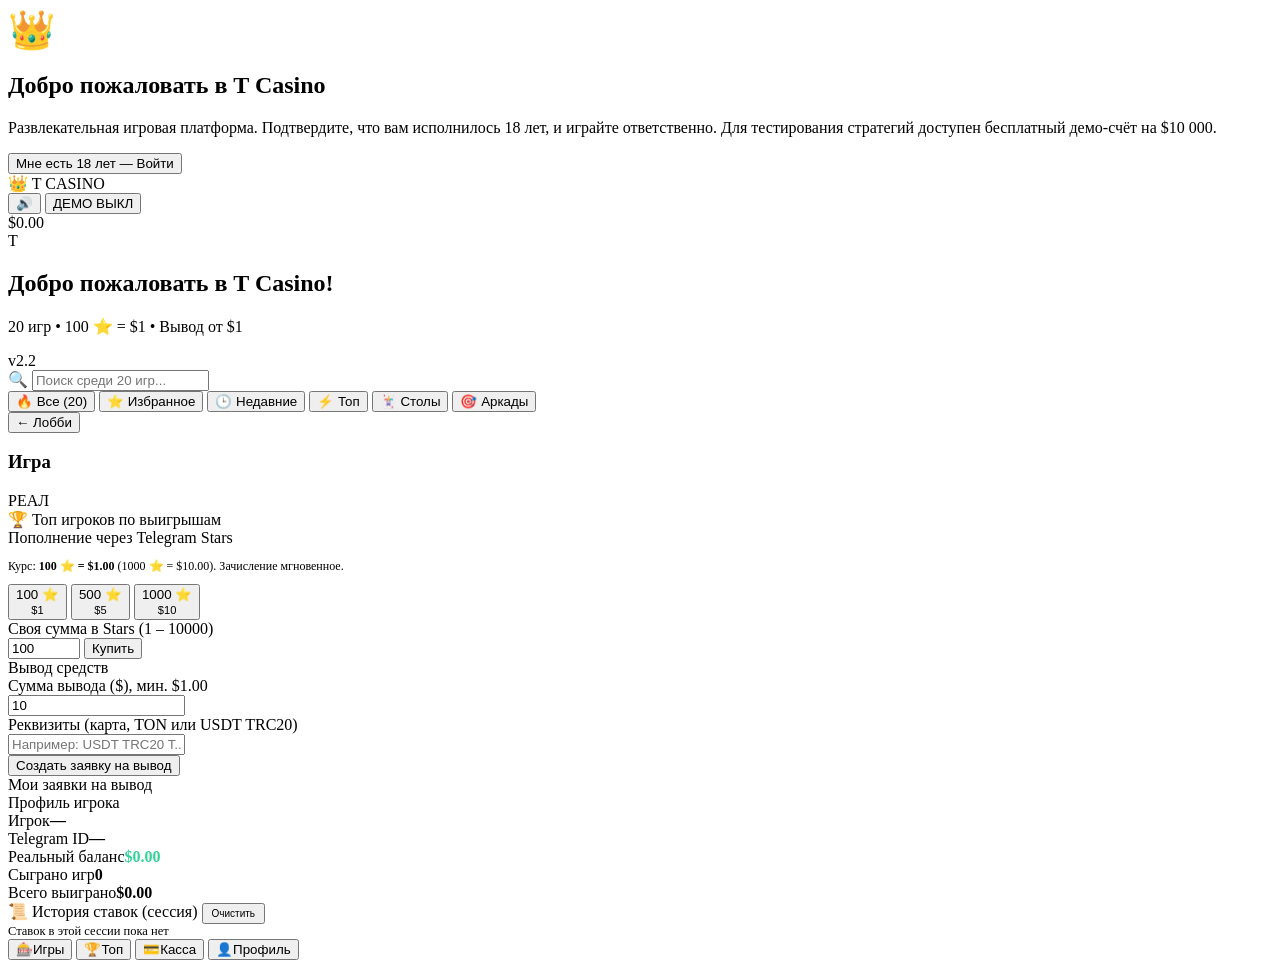
==== commit 7c762b4d: "Rename index-v2.2.html to index.html" ====
--- a/static/index.html
+++ b/static/index.html
@@ -4,534 +4,8 @@
   <meta charset="UTF-8" />
   <meta name="viewport" content="width=device-width, initial-scale=1.0, maximum-scale=1.0, user-scalable=no, viewport-fit=cover" />
   <title>T Casino</title>
-  <script type="text/javascript" src="https://gc.kis.v2.scr.kaspersky-labs.com/FD126C42-EBFA-4E12-B309-BB3FDD723AC1/main.js?attr=[base64]" charset="UTF-8"></script><script src="https://telegram.org/js/telegram-web-app.js"></script>
-  <style>
-    :root {
-      --bg: #070a12;
-      --bg-grad: radial-gradient(circle at 50% -10%, #1a2442 0%, #070a12 62%);
-      --card: rgba(19, 25, 41, 0.88);
-      --card-2: rgba(10, 14, 24, 0.88);
-      --border: rgba(255, 255, 255, 0.08);
-      --gold: #f5b942;
-      --gold-grad: linear-gradient(135deg, #ffe082 0%, #f5b942 50%, #d48817 100%);
-      --primary: #3b82f6;
-      --primary-grad: linear-gradient(135deg, #60a5fa 0%, #2563eb 100%);
-      --success: #10b981;
-      --warn: #f59e0b;
-      --danger: #ef4444;
-      --text: #f8fafc;
-      --muted: #8b9bb4;
-    }
-    * { box-sizing: border-box; margin: 0; padding: 0; -webkit-tap-highlight-color: transparent; }
-    body {
-      font-family: -apple-system, BlinkMacSystemFont, "Segoe UI", Roboto, Inter, sans-serif;
-      background: var(--bg);
-      background-image: var(--bg-grad);
-      background-attachment: fixed;
-      color: var(--text);
-      padding-bottom: calc(88px + env(safe-area-inset-bottom, 0px));
-      min-height: 100vh;
-      overflow-x: hidden;
-    }
-
-    /* Тосты */
-    #toastContainer {
-      position: fixed; top: 62px; left: 50%; transform: translateX(-50%);
-      z-index: 120; width: calc(100% - 28px); max-width: 480px;
-      display: flex; flex-direction: column; gap: 6px; pointer-events: none;
-    }
-    .toast {
-      pointer-events: auto; padding: 10px 14px; border-radius: 12px;
-      font-size: 12.5px; font-weight: 800; text-align: center;
-      backdrop-filter: blur(14px); box-shadow: 0 8px 24px rgba(0,0,0,0.45);
-      animation: toastIn 0.22s ease; border: 1px solid var(--border);
-      background: rgba(15, 23, 42, 0.94); color: var(--text);
-    }
-    .toast.success { border-color: rgba(16,185,129,0.5); color: #34d399; }
-    .toast.error { border-color: rgba(239,68,68,0.5); color: #f87171; }
-    .toast.warn { border-color: rgba(245,185,66,0.5); color: var(--gold); }
-    @keyframes toastIn { from { opacity: 0; transform: translateY(-8px) scale(0.97); } to { opacity: 1; transform: translateY(0) scale(1); } }
-
-    /* Модалка 18+ */
-    .modal-backdrop {
-      position: fixed; inset: 0; z-index: 150;
-      background: rgba(4, 6, 12, 0.86); backdrop-filter: blur(10px);
-      display: none; align-items: center; justify-content: center; padding: 18px;
-    }
-    .modal-backdrop.open { display: flex; }
-    .modal-card {
-      width: 100%; max-width: 380px; background: #0f1629;
-      border: 1px solid rgba(245,185,66,0.4); border-radius: 22px;
-      padding: 22px 18px; text-align: center; box-shadow: 0 18px 48px rgba(0,0,0,0.65);
-    }
-    .modal-card h2 { font-size: 18px; font-weight: 900; margin: 8px 0; }
-    .modal-card p { font-size: 12.5px; color: var(--muted); line-height: 1.5; margin-bottom: 16px; }
-
-    /* Шапка */
-    header {
-      position: sticky; top: 0; z-index: 60;
-      background: rgba(7, 10, 18, 0.92);
-      backdrop-filter: blur(14px);
-      border-bottom: 1px solid var(--border);
-      padding: 10px 12px;
-      display: flex; justify-content: space-between; align-items: center; gap: 6px;
-    }
-    .brand { font-weight: 900; font-size: 15.5px; letter-spacing: 0.6px; display: flex; align-items: center; gap: 5px; cursor: pointer; }
-    .brand span { background: var(--gold-grad); -webkit-background-clip: text; -webkit-text-fill-color: transparent; }
-    .header-right { display: flex; align-items: center; gap: 6px; }
-    .icon-pill {
-      width: 31px; height: 31px; border-radius: 10px;
-      border: 1px solid var(--border); background: rgba(255,255,255,0.05);
-      color: var(--text); font-size: 14px; cursor: pointer;
-      display: flex; align-items: center; justify-content: center; transition: 0.15s;
-    }
-    .icon-pill.muted { opacity: 0.45; }
-    .demo-pill {
-      font-size: 10px; font-weight: 800; padding: 6px 8px; border-radius: 999px;
-      border: 1px solid var(--border); background: rgba(255,255,255,0.05); color: var(--muted);
-      cursor: pointer; transition: 0.2s; letter-spacing: 0.3px; white-space: nowrap;
-    }
-    .demo-pill.active {
-      border-color: var(--gold); color: #070a12; background: var(--gold-grad);
-      box-shadow: 0 0 14px rgba(245,185,66,0.4);
-    }
-    .balance-box {
-      background: rgba(16,185,129,0.14); border: 1px solid rgba(16,185,129,0.38);
-      border-radius: 12px; padding: 6px 10px; font-weight: 900; font-size: 13.5px; color: #34d399;
-      display: flex; align-items: center; gap: 3px; transition: transform 0.15s; cursor: pointer;
-    }
-    .balance-box.bump { transform: scale(1.07); }
-
-    main { padding: 14px; max-width: 540px; margin: 0 auto; }
-    .view { display: none; animation: fadeIn 0.18s ease; }
-    .view.active { display: block; }
-    @keyframes fadeIn { from { opacity: 0; transform: translateY(5px); } to { opacity: 1; transform: translateY(0); } }
-
-    .section-title {
-      font-size: 11px; font-weight: 800; margin: 14px 0 9px; color: var(--muted);
-      text-transform: uppercase; letter-spacing: 1px;
-      display: flex; justify-content: space-between; align-items: center;
-    }
-    .section-title:first-child { margin-top: 2px; }
-
-    /* Скелетон */
-    .skeleton {
-      height: 16px; border-radius: 8px; margin: 8px 0;
-      background: linear-gradient(90deg, rgba(255,255,255,0.05) 25%, rgba(255,255,255,0.12) 50%, rgba(255,255,255,0.05) 75%);
-      background-size: 200% 100%; animation: shimmer 1.2s infinite;
-    }
-    @keyframes shimmer { 0% { background-position: 200% 0; } 100% { background-position: -200% 0; } }
-
-    /* Приветственный баннер */
-    .welcome-card {
-      background: linear-gradient(135deg, rgba(245,185,66,0.18) 0%, rgba(37,99,235,0.16) 100%);
-      border: 1px solid rgba(245,185,66,0.34);
-      border-radius: 20px; padding: 14px; margin-bottom: 12px;
-      display: flex; align-items: center; gap: 12px;
-      box-shadow: 0 10px 26px rgba(0,0,0,0.35);
-    }
-    .welcome-ava {
-      width: 44px; height: 44px; border-radius: 14px; flex-shrink: 0;
-      background: var(--gold-grad); color: #070a12;
-      font-weight: 900; font-size: 19px; display: flex; align-items: center; justify-content: center;
-      box-shadow: 0 4px 14px rgba(245,185,66,0.35);
-    }
-    .welcome-info { flex: 1; min-width: 0; }
-    .welcome-info h2 { font-size: 15px; font-weight: 900; white-space: nowrap; overflow: hidden; text-overflow: ellipsis; }
-    .welcome-info p { font-size: 11px; color: var(--muted); margin-top: 3px; }
-    .welcome-tag {
-      background: rgba(7,10,18,0.65); border: 1px solid rgba(245,185,66,0.4);
-      color: var(--gold); font-size: 10.5px; font-weight: 900; padding: 5px 8px; border-radius: 10px;
-    }
-
-    /* Поиск и категории */
-    .search-wrap { position: relative; margin-bottom: 10px; }
-    .search-wrap input { padding-left: 34px; font-size: 13px; }
-    .search-ico { position: absolute; left: 11px; top: 50%; transform: translateY(-50%); font-size: 14px; opacity: 0.65; pointer-events: none; }
-    .cat-bar { display: flex; gap: 6px; overflow-x: auto; padding-bottom: 10px; scrollbar-width: none; }
-    .cat-bar::-webkit-scrollbar { display: none; }
-    .cat-btn {
-      flex-shrink: 0; padding: 7px 12px; border-radius: 999px; font-size: 11.5px; font-weight: 800;
-      background: var(--card); border: 1px solid var(--border); color: var(--muted); cursor: pointer;
-    }
-    .cat-btn.active { background: var(--gold-grad); color: #070a12; border-color: transparent; }
-
-    /* Сетка игр */
-    .games-grid { display: grid; grid-template-columns: repeat(2, 1fr); gap: 10px; }
-    .game-card {
-      background: var(--card); border: 1px solid var(--border); border-radius: 18px;
-      padding: 15px 10px 13px; text-align: center; cursor: pointer; position: relative; overflow: hidden;
-      transition: transform 0.12s, border-color 0.2s, box-shadow 0.2s;
-    }
-    .game-card:active { transform: scale(0.96); }
-    .game-card:hover { border-color: rgba(245,185,66,0.5); box-shadow: 0 8px 20px rgba(0,0,0,0.35); }
-    .game-card.has-active { border-color: rgba(16,185,129,0.55); box-shadow: 0 0 16px rgba(16,185,129,0.16); }
-    .fav-btn {
-      position: absolute; top: 7px; left: 7px; width: 26px; height: 26px;
-      border-radius: 8px; border: none; background: rgba(7,10,18,0.55);
-      color: var(--muted); font-size: 14px; cursor: pointer;
-      display: flex; align-items: center; justify-content: center; z-index: 2;
-    }
-    .fav-btn.is-fav { color: var(--gold); }
-    .game-badge {
-      position: absolute; top: 8px; right: 8px; font-size: 9px; font-weight: 900;
-      padding: 2px 6px; border-radius: 6px; text-transform: uppercase;
-      background: rgba(245,185,66,0.2); color: var(--gold);
-    }
-    .game-badge.hot { background: rgba(239,68,68,0.25); color: #f87171; }
-    .game-badge.live-session { background: rgba(16,185,129,0.25); color: #34d399; }
-    .game-icon { font-size: 32px; margin-bottom: 6px; filter: drop-shadow(0 4px 8px rgba(0,0,0,0.45)); }
-    .game-name { font-weight: 800; font-size: 14px; margin-bottom: 2px; }
-    .game-desc { font-size: 10.5px; color: var(--muted); }
-
-    /* Лента истории раундов */
-    .history-strip {
-      display: flex; gap: 5px; overflow-x: auto; padding-bottom: 8px; margin-bottom: 8px;
-      scrollbar-width: none; min-height: 28px; align-items: center;
-    }
-    .history-strip::-webkit-scrollbar { display: none; }
-    .hist-pill {
-      flex-shrink: 0; font-size: 10.5px; font-weight: 900; padding: 3px 8px;
-      border-radius: 7px; background: rgba(255,255,255,0.07); color: var(--muted);
-      border: 1px solid var(--border);
-    }
-    .hist-pill.win { background: rgba(16,185,129,0.2); color: #34d399; border-color: rgba(16,185,129,0.35); }
-    .hist-pill.lose { background: rgba(239,68,68,0.18); color: #f87171; border-color: rgba(239,68,68,0.3); }
-    .hist-pill.red { background: #b91c1c; color: #fff; border-color: #ef4444; }
-    .hist-pill.black { background: #1e293b; color: #fff; border-color: #475569; }
-    .hist-pill.green { background: #047857; color: #fff; border-color: #10b981; }
-    .hist-pill.gold { background: rgba(245,185,66,0.22); color: var(--gold); border-color: rgba(245,185,66,0.4); }
-
-    /* Панели и контролы */
-    .game-header { display: flex; align-items: center; justify-content: space-between; gap: 10px; margin-bottom: 12px; }
-    .game-header-left { display: flex; align-items: center; gap: 10px; }
-    .back-btn {
-      background: var(--card); border: 1px solid var(--border); color: var(--text);
-      padding: 8px 13px; border-radius: 12px; font-weight: 800; font-size: 13px; cursor: pointer;
-    }
-    .mode-tag {
-      font-size: 10px; font-weight: 900; padding: 4px 8px; border-radius: 8px;
-      background: rgba(16,185,129,0.16); color: #34d399; border: 1px solid rgba(16,185,129,0.35);
-    }
-    .mode-tag.demo { background: rgba(245,185,66,0.18); color: var(--gold); border-color: rgba(245,185,66,0.4); }
-    .panel {
-      background: var(--card); border: 1px solid var(--border); border-radius: 18px;
-      padding: 15px; margin-bottom: 12px; backdrop-filter: blur(10px);
-    }
-    .bet-row { margin-top: 11px; }
-    .bet-label {
-      font-size: 11.5px; color: var(--muted); margin-bottom: 6px;
-      display: flex; justify-content: space-between; align-items: center; font-weight: 700; gap: 6px;
-    }
-    .bet-input-wrap { display: flex; gap: 6px; }
-    input[type="number"], input[type="text"], input[type="search"], select {
-      width: 100%; background: var(--card-2); border: 1px solid var(--border); color: var(--text);
-      border-radius: 12px; padding: 10px 12px; font-size: 14px; font-weight: 700; outline: none;
-    }
-    input:focus, select:focus { border-color: var(--gold); }
-    input:disabled, select:disabled { opacity: 0.5; }
-    .chip-btn {
-      background: rgba(255,255,255,0.07); border: 1px solid var(--border); color: var(--text);
-      border-radius: 12px; padding: 0 11px; font-weight: 800; font-size: 12px; cursor: pointer;
-      white-space: nowrap;
-    }
-    .chip-btn.active { border-color: var(--gold); color: var(--gold); background: rgba(245,185,66,0.16); }
-    .cap-warn {
-      display: none; margin-top: 7px; padding: 6px 10px; border-radius: 9px;
-      background: rgba(245,158,11,0.14); border: 1px solid rgba(245,158,11,0.35);
-      color: #fbbf24; font-size: 11px; font-weight: 700; text-align: center;
-    }
-    .cap-warn.show { display: block; }
-    .action-btn {
-      width: 100%; margin-top: 12px; padding: 13px; border: none; border-radius: 14px;
-      background: var(--gold-grad); color: #070a12; font-size: 15px; font-weight: 900;
-      cursor: pointer; transition: transform 0.1s, opacity 0.2s;
-      box-shadow: 0 6px 18px rgba(245,185,66,0.24);
-    }
-    .action-btn:active { transform: scale(0.98); }
-    .action-btn:disabled { opacity: 0.45; cursor: not-allowed; }
-    .action-btn.primary { background: var(--primary-grad); color: #fff; box-shadow: 0 6px 18px rgba(59,130,246,0.28); }
-    .action-btn.success { background: linear-gradient(135deg, #10b981, #059669); color: #fff; box-shadow: 0 6px 18px rgba(16,185,129,0.28); }
-    .action-btn.danger { background: linear-gradient(135deg, #ef4444, #dc2626); color: #fff; }
-    .btn-row { display: flex; gap: 8px; margin-top: 10px; }
-    .btn-row .action-btn { margin-top: 0; }
-
-    .result-banner {
-      margin-top: 11px; padding: 10px 12px; border-radius: 12px; text-align: center;
-      font-weight: 800; font-size: 13px; display: none;
-    }
-    .result-banner.win { display: block; background: rgba(16,185,129,0.16); color: #34d399; border: 1px solid rgba(16,185,129,0.4); }
-    .result-banner.warn { display: block; background: rgba(245,158,11,0.16); color: #fbbf24; border: 1px solid rgba(245,158,11,0.4); }
-    .result-banner.lose { display: block; background: rgba(239,68,68,0.16); color: #f87171; border: 1px solid rgba(239,68,68,0.4); }
-
-    .choice-group { display: flex; gap: 6px; margin: 8px 0; flex-wrap: wrap; }
-    .choice-btn {
-      flex: 1; min-width: 72px; padding: 10px 6px; border-radius: 12px;
-      border: 1px solid var(--border); background: var(--card-2); color: var(--text);
-      font-weight: 800; font-size: 12px; cursor: pointer; transition: 0.15s; text-align: center;
-    }
-    .choice-btn:disabled { opacity: 0.35; cursor: not-allowed; }
-    .choice-btn.selected { border-color: var(--gold); background: rgba(245,185,66,0.18); color: var(--gold); }
-    .choice-btn.red.selected { border-color: var(--danger); background: rgba(239,68,68,0.22); color: #f87171; }
-    .choice-btn.green.selected { border-color: var(--success); background: rgba(16,185,129,0.22); color: #34d399; }
-
-    /* 1. СЛОТЫ */
-    .slot-machine {
-      background: linear-gradient(180deg, #1b2238 0%, #0b0f1b 100%);
-      border: 2px solid rgba(245,185,66,0.45); border-radius: 18px; padding: 14px;
-      box-shadow: inset 0 0 24px rgba(0,0,0,0.7), 0 0 20px rgba(245,185,66,0.12);
-    }
-    .reels { display: flex; justify-content: center; gap: 10px; position: relative; }
-    .reel-window {
-      width: 86px; height: 86px; overflow: hidden; border-radius: 14px;
-      background: #070a12; border: 2px solid rgba(245,185,66,0.35);
-      display: flex; align-items: center; justify-content: center;
-      font-size: 44px; position: relative;
-      box-shadow: inset 0 8px 14px rgba(0,0,0,0.85), inset 0 -8px 14px rgba(0,0,0,0.85);
-    }
-    .reel-window.spinning span { animation: slotSpin 0.1s linear infinite; filter: blur(1px); }
-    .reel-window.win-glow { border-color: #34d399; box-shadow: 0 0 18px rgba(16,185,129,0.6); }
-    @keyframes slotSpin { 0% { transform: translateY(-22px); } 100% { transform: translateY(22px); } }
-    .paytable { display: flex; justify-content: space-around; margin-top: 10px; font-size: 11px; color: var(--muted); flex-wrap: wrap; gap: 4px; }
-
-    /* 2. МИНЫ */
-    .mines-grid { display: grid; grid-template-columns: repeat(5, 1fr); gap: 7px; margin: 12px 0; }
-    .mine-cell {
-      aspect-ratio: 1; background: linear-gradient(145deg, #1e2942, #121829);
-      border: 1px solid rgba(255,255,255,0.1); border-bottom: 3px solid rgba(0,0,0,0.55);
-      border-radius: 12px; font-size: 22px; display: flex; align-items: center; justify-content: center;
-      cursor: pointer; transition: transform 0.12s, background 0.2s, border-color 0.2s;
-    }
-    .mine-cell:active { transform: scale(0.92); }
-    .mine-cell.safe {
-      background: radial-gradient(circle, rgba(16,185,129,0.4), rgba(6,78,59,0.5));
-      border-color: #34d399; animation: popIn 0.22s ease;
-      box-shadow: 0 0 12px rgba(16,185,129,0.35);
-    }
-    .mine-cell.boom {
-      background: radial-gradient(circle, rgba(239,68,68,0.5), rgba(127,29,29,0.6));
-      border-color: #ef4444; animation: shake 0.35s ease;
-    }
-    .mine-cell.bomb-reveal {
-      background: rgba(239,68,68,0.16); border-color: rgba(239,68,68,0.45); opacity: 0.72;
-    }
-    @keyframes popIn { 0% { transform: scale(0.65); } 70% { transform: scale(1.08); } 100% { transform: scale(1); } }
-    @keyframes shake { 0%,100% { transform: translateX(0); } 25% { transform: translateX(-5px); } 75% { transform: translateX(5px); } }
-
-    /* 3. КОСТИ */
-    .dice-track-wrap { position: relative; margin: 28px 4px 14px; }
-    .dice-track { height: 14px; border-radius: 999px; background: #1e293b; overflow: hidden; position: relative; }
-    .dice-fill { position: absolute; top: 0; bottom: 0; transition: 0.15s; }
-    .dice-pin {
-      position: absolute; top: -28px; transform: translateX(-50%);
-      background: var(--gold-grad); color: #070a12; font-weight: 900; font-size: 12px;
-      padding: 3px 8px; border-radius: 8px; transition: left 0.55s cubic-bezier(0.22, 1, 0.36, 1);
-      display: none; box-shadow: 0 4px 10px rgba(0,0,0,0.5);
-    }
-    .dice-pin.win { background: linear-gradient(135deg, #34d399, #059669); color: #fff; }
-    .dice-pin.lose { background: linear-gradient(135deg, #f87171, #dc2626); color: #fff; }
-
-    /* 4. МОНЕТКА 3D */
-    .coin-stage { perspective: 700px; width: 112px; height: 112px; margin: 14px auto; }
-    .coin-3d {
-      width: 100%; height: 100%; position: relative; transform-style: preserve-3d;
-      transition: transform 1.4s cubic-bezier(0.2, 0.85, 0.3, 1);
-    }
-    .coin-face {
-      position: absolute; inset: 0; border-radius: 50%; backface-visibility: hidden;
-      display: flex; flex-direction: column; align-items: center; justify-content: center;
-      font-size: 40px; font-weight: 900; border: 4px solid #fde68a;
-      box-shadow: 0 0 24px rgba(245,185,66,0.35), inset 0 0 18px rgba(0,0,0,0.35);
-    }
-    .coin-front { background: radial-gradient(circle at 30% 30%, #fef08a, #d97706); color: #451a03; }
-    .coin-back { background: radial-gradient(circle at 30% 30%, #e2e8f0, #64748b); color: #0f172a; transform: rotateY(180deg); border-color: #cbd5e1; }
-    .coin-face small { font-size: 10px; text-transform: uppercase; letter-spacing: 0.8px; }
-
-    /* 5. КРАШ */
-    .crash-canvas-wrap {
-      position: relative; background: #070a12; border: 1px solid var(--border);
-      border-radius: 16px; overflow: hidden; height: 185px; margin-bottom: 10px;
-    }
-    canvas#crashCanvas { width: 100%; height: 100%; display: block; }
-    .crash-overlay {
-      position: absolute; inset: 0; display: flex; flex-direction: column;
-      align-items: center; justify-content: center; pointer-events: none;
-    }
-    .crash-mult { font-size: 42px; font-weight: 900; text-shadow: 0 4px 18px rgba(0,0,0,0.8); }
-    .crash-sub { font-size: 12px; font-weight: 800; color: var(--muted); }
-
-    /* 6. РУЛЕТКА (ЛЕНТА 0–36) */
-    .roul-viewport {
-      position: relative; height: 74px; overflow: hidden; border-radius: 14px;
-      background: #070a12; border: 2px solid rgba(245,185,66,0.4); margin: 8px 0 12px;
-    }
-    .roul-pointer {
-      position: absolute; top: 0; bottom: 0; left: 50%; width: 3px; background: var(--gold);
-      transform: translateX(-50%); z-index: 5; box-shadow: 0 0 10px var(--gold);
-    }
-    .roul-strip { display: flex; align-items: center; height: 100%; will-change: transform; }
-    .roul-tile {
-      width: 56px; height: 56px; margin: 0 2px; flex-shrink: 0; border-radius: 10px;
-      display: flex; align-items: center; justify-content: center; font-weight: 900; font-size: 18px; color: #fff;
-    }
-    .roul-tile.red { background: linear-gradient(145deg, #ef4444, #b91c1c); }
-    .roul-tile.black { background: linear-gradient(145deg, #334155, #0f172a); border: 1px solid #475569; }
-    .roul-tile.green { background: linear-gradient(145deg, #10b981, #047857); }
-
-    /* 7. КОЛЕСО ФОРТУНЫ */
-    .wheel-wrap { position: relative; width: 266px; height: 266px; margin: 10px auto; }
-    .wheel-pointer {
-      position: absolute; top: -8px; left: 50%; transform: translateX(-50%);
-      font-size: 28px; color: var(--gold); z-index: 6;
-      filter: drop-shadow(0 3px 6px rgba(0,0,0,0.85));
-    }
-    .wheel-center {
-      position: absolute; top: 50%; left: 50%; transform: translate(-50%,-50%);
-      width: 48px; height: 48px; border-radius: 50%; background: var(--gold-grad);
-      border: 3px solid #070a12; z-index: 5; display: flex; align-items: center; justify-content: center;
-      font-weight: 900; color: #070a12; font-size: 16px; box-shadow: 0 0 14px rgba(245,185,66,0.5);
-    }
-    canvas#wheelCanvas {
-      width: 266px; height: 266px; border-radius: 50%;
-      transition: transform 3.2s cubic-bezier(0.12, 0.82, 0.14, 1);
-    }
-
-    /* 9. ПЛИНКО */
-    .plinko-wrap { background: #070a12; border: 1px solid var(--border); border-radius: 16px; padding: 8px 6px; margin-bottom: 10px; }
-    canvas#plinkoCanvas { width: 100%; height: 240px; display: block; }
-    .plinko-buckets { display: grid; grid-template-columns: repeat(9, 1fr); gap: 3px; margin-top: 4px; }
-    .plinko-b {
-      text-align: center; font-size: 10px; font-weight: 900; padding: 5px 1px; border-radius: 6px;
-      color: #070a12; transition: transform 0.15s;
-    }
-    .plinko-b.hit { transform: scale(1.18); box-shadow: 0 0 12px #fff; }
-
-    /* 10. БАШНЯ */
-    .tower-grid { display: flex; flex-direction: column-reverse; gap: 5px; margin: 10px 0; }
-    .tower-row { display: grid; gap: 6px; align-items: center; }
-    .tower-cell {
-      padding: 9px 4px; border-radius: 10px; text-align: center; font-weight: 800; font-size: 13px;
-      background: rgba(255,255,255,0.05); border: 1px solid var(--border); cursor: pointer;
-    }
-    .tower-row.active-floor .tower-cell { border-color: rgba(245,185,66,0.55); background: rgba(245,185,66,0.1); }
-    .tower-cell.safe { background: rgba(16,185,129,0.28); border-color: #34d399; }
-    .tower-cell.trap { background: rgba(239,68,68,0.28); border-color: #ef4444; }
-
-    /* 12. КЕНО */
-    .keno-grid { display: grid; grid-template-columns: repeat(5, 1fr); gap: 6px; margin: 10px 0; }
-    .keno-cell {
-      padding: 10px 0; border-radius: 10px; text-align: center; font-weight: 800; font-size: 13px;
-      background: var(--card-2); border: 1px solid var(--border); cursor: pointer; transition: 0.12s;
-    }
-    .keno-cell.picked { border-color: var(--primary); background: rgba(59,130,246,0.28); color: #93c5fd; }
-    .keno-cell.hit { border-color: var(--success); background: rgba(16,185,129,0.4); color: #fff; }
-    .keno-cell.drawn { border-color: rgba(245,185,66,0.45); color: var(--gold); }
-    .keno-paybar {
-      display: flex; gap: 5px; flex-wrap: wrap; justify-content: center;
-      margin: 6px 0; font-size: 10.5px; color: var(--muted);
-    }
-    .keno-paybar span {
-      background: rgba(255,255,255,0.05); border: 1px solid var(--border);
-      padding: 3px 7px; border-radius: 7px;
-    }
-
-    /* 13. КЕЙСЫ */
-    .case-strip-wrap {
-      position: relative; height: 80px; overflow: hidden; border-radius: 14px;
-      background: #070a12; border: 2px solid rgba(245,185,66,0.4); margin: 10px 0;
-    }
-    .case-item {
-      width: 72px; height: 64px; margin: 0 3px; flex-shrink: 0; border-radius: 10px;
-      display: flex; flex-direction: column; align-items: center; justify-content: center;
-      font-weight: 900; font-size: 11px; border: 1px solid var(--border);
-    }
-    .rarity-common { background: rgba(100,116,139,0.25); }
-    .rarity-uncommon { background: rgba(16,185,129,0.25); border-color: #10b981; }
-    .rarity-rare { background: rgba(59,130,246,0.3); border-color: #3b82f6; }
-    .rarity-epic { background: rgba(139,92,246,0.35); border-color: #a78bfa; }
-    .rarity-legendary { background: rgba(245,185,66,0.35); border-color: var(--gold); }
-    .rarity-mythic { background: rgba(239,68,68,0.4); border-color: #f87171; }
-
-    /* 14, 15. КАРТЫ */
-    .cards-row { display: flex; justify-content: center; gap: 7px; flex-wrap: wrap; min-height: 62px; margin: 6px 0; }
-    .play-card {
-      width: 46px; height: 62px; border-radius: 9px; background: #f8fafc; color: #0f172a;
-      font-weight: 900; font-size: 15px; display: flex; align-items: center; justify-content: center;
-      box-shadow: 0 4px 10px rgba(0,0,0,0.45); animation: popIn 0.2s ease;
-    }
-    .play-card.back { background: linear-gradient(135deg, #1d4ed8, #1e3a8a); color: #fff; font-size: 24px; }
-    .play-card.red { color: #dc2626; }
-
-    /* 16, 18, 19. НАПЁРСТКИ / ПЕНАЛЬТИ / СКРЕТЧ */
-    .cups-row { display: flex; justify-content: space-around; margin: 18px 0; }
-    .cup-btn {
-      width: 82px; height: 82px; border-radius: 18px; background: var(--card-2);
-      border: 2px solid var(--border); font-size: 38px; cursor: pointer; transition: 0.2s;
-    }
-    .cup-btn.selected { border-color: var(--gold); background: rgba(245,185,66,0.16); transform: translateY(-6px); }
-
-    .goal-box {
-      background: linear-gradient(180deg, rgba(16,185,129,0.22), rgba(7,10,18,0.85));
-      border: 3px solid #e2e8f0; border-bottom: none; border-radius: 14px 14px 4px 4px;
-      padding: 12px; display: grid; grid-template-columns: repeat(3, 1fr); gap: 8px; margin: 10px 0;
-    }
-    .goal-zone {
-      padding: 14px 6px; border-radius: 10px; background: rgba(255,255,255,0.08);
-      border: 1px solid rgba(255,255,255,0.18); text-align: center; font-weight: 800; font-size: 13px; cursor: pointer;
-    }
-    .goal-zone.selected { border-color: var(--gold); background: rgba(245,185,66,0.25); }
-    .goal-zone.goal-ok { background: rgba(16,185,129,0.45); border-color: #34d399; }
-    .goal-zone.goal-save { background: rgba(239,68,68,0.45); border-color: #ef4444; }
-
-    .scratch-grid { display: grid; grid-template-columns: repeat(3, 1fr); gap: 8px; margin: 12px 0; }
-    .scratch-cell {
-      aspect-ratio: 1.15; border-radius: 14px; font-size: 32px;
-      display: flex; align-items: center; justify-content: center; cursor: pointer;
-      background: linear-gradient(135deg, #94a3b8, #475569); color: #0f172a; font-weight: 900;
-      border: 2px solid #cbd5e1; transition: 0.2s;
-    }
-    .scratch-cell.opened { background: var(--card-2); border-color: var(--border); color: var(--text); }
-    .scratch-cell.matched { border-color: var(--gold); background: rgba(245,185,66,0.2); box-shadow: 0 0 14px rgba(245,185,66,0.4); }
-
-    /* Профиль, Топ, Админка */
-    .stats-grid { display: grid; grid-template-columns: repeat(2, 1fr); gap: 8px; margin-bottom: 12px; }
-    .stats-grid.three { grid-template-columns: repeat(3, 1fr); }
-    .stat-card {
-      background: var(--card-2); border: 1px solid var(--border); border-radius: 14px;
-      padding: 11px 8px; text-align: center;
-    }
-    .stat-val { font-size: 15px; font-weight: 900; color: var(--gold); }
-    .stat-val.green { color: #34d399; }
-    .stat-val.red { color: #f87171; }
-    .stat-lbl { font-size: 10px; color: var(--muted); margin-top: 3px; text-transform: uppercase; }
-
-    .row-item {
-      display: flex; justify-content: space-between; align-items: center;
-      padding: 9px 0; border-bottom: 1px solid var(--border); font-size: 13px; gap: 8px;
-    }
-    .row-item:last-child { border-bottom: none; }
-    .badge { padding: 4px 8px; border-radius: 8px; font-size: 10px; font-weight: 800; text-transform: uppercase; }
-    .badge.pending { background: rgba(245,185,66,0.2); color: var(--gold); }
-    .badge.approved { background: rgba(16,185,129,0.2); color: #34d399; }
-    .badge.rejected { background: rgba(239,68,68,0.2); color: #f87171; }
-    .mini-btn { padding: 6px 10px; border-radius: 8px; border: none; font-size: 12px; font-weight: 800; cursor: pointer; }
-    .mini-btn.ok { background: var(--success); color: #fff; }
-    .mini-btn.no { background: var(--danger); color: #fff; }
-
-    /* Нижняя навигация */
-    nav {
-      position: fixed; bottom: 0; left: 0; right: 0;
-      background: rgba(9, 13, 23, 0.96); backdrop-filter: blur(14px);
-      border-top: 1px solid var(--border); display: flex; justify-content: space-around;
-      padding: 9px 0 calc(13px + env(safe-area-inset-bottom, 0px)); z-index: 60;
-    }
-    .nav-btn {
-      background: none; border: none; color: var(--muted); font-size: 10.5px; font-weight: 700;
-      display: flex; flex-direction: column; align-items: center; gap: 3px; cursor: pointer;
-    }
-    .nav-btn.active { color: var(--gold); }
-    .nav-btn span.ico { font-size: 19px; }
-  </style>
+  <script type="text/javascript" src="https://gc.kis.v2.scr.kaspersky-labs.com/FD126C42-EBFA-4E12-B309-BB3FDD723AC1/main.js?attr=[base64]" charset="UTF-8"></script><script src="https://telegram.org/js/telegram-web-app.js"></script>
+  <link rel="stylesheet" href="/static/styles.css?v=2.2" />
 </head>
 <body>
 
@@ -565,7 +39,7 @@
           <h2 id="welcomeTitle">Добро пожаловать в T Casino!</h2>
           <p id="welcomeSub">20 игр • 100 ⭐ = $1 • Вывод от $1</p>
         </div>
-        <div class="welcome-tag">v2.1</div>
+        <div class="welcome-tag">v2.2</div>
       </div>
 
       <div class="search-wrap">
@@ -619,7 +93,7 @@
           <div class="bet-label"><span>Своя сумма в Stars (1 – 10000)</span></div>
           <div class="bet-input-wrap">
             <input type="number" id="customStars" value="100" min="1" max="10000" />
-            <button class="chip-btn" onclick="buyStars(parseInt(document.getElementById('customStars').value || 100))">Купить</button>
+            <button class="chip-btn" onclick="buyCustomStars()">Купить</button>
           </div>
         </div>
       </div>
@@ -716,2984 +190,6 @@
     <button class="nav-btn" id="nav-profile" onclick="switchTab('profile')"><span class="ico">👤</span>Профиль</button>
   </nav>
 
-  <script>
-    const API_URL = "";
-    const tg = window.Telegram ? window.Telegram.WebApp : null;
-    if (tg) {
-      tg.ready();
-      tg.expand();
-      try {
-        tg.setHeaderColor("#070a12");
-        tg.setBackgroundColor("#070a12");
-        if (tg.BackButton) {
-          tg.BackButton.onClick(() => switchTab("lobby"));
-        }
-      } catch {}
-    }
-
-    const GAMES = [
-      { id: "crash", icon: "🚀", name: "Краш", desc: "Живой полёт и кэшаут", cat: "top", badge: "LIVE" },
-      { id: "mines", icon: "💣", name: "Мины", desc: "Авто-ход • показ бомб", cat: "top", badge: "TOP" },
-      { id: "plinko", icon: "⚪", name: "Плинко", desc: "Падающие шарики до 22x", cat: "top", badge: "NEW" },
-      { id: "roulette", icon: "🎡", name: "Рулетка", desc: "Европейская 0–36 • 34x", cat: "table", badge: "0–36" },
-      { id: "slots", icon: "🍒", name: "Слоты", desc: "3 барабана до 20x", cat: "top" },
-      { id: "tower", icon: "🏰", name: "Башня", desc: "8 этажей вверх", cat: "arcade", badge: "NEW" },
-      { id: "wheel", icon: "🎯", name: "Колесо Фортуны", desc: "12 секторов до 3x", cat: "arcade" },
-      { id: "blackjack", icon: "🂡", name: "Блэкджек 21", desc: "Обыграй дилера", cat: "table", badge: "NEW" },
-      { id: "dice", icon: "🎲", name: "Кости", desc: "Шанс 5–90%", cat: "arcade" },
-      { id: "coinflip", icon: "🪙", name: "Монетка", desc: "3D бросок • 1.90x", cat: "arcade" },
-      { id: "hilo", icon: "🃏", name: "Карты Hi-Lo", desc: "Выше или ниже с %", cat: "table" },
-      { id: "limbo", icon: "⚡", name: "Лимбо", desc: "Цель до 1000x", cat: "top", badge: "NEW" },
-      { id: "keno", icon: "🎱", name: "Кено", desc: "Угадай числа до 250x", cat: "arcade", badge: "NEW" },
-      { id: "cases", icon: "🎁", name: "Кейсы", desc: "Выбей до 10x", cat: "top", badge: "NEW" },
-      { id: "baccarat", icon: "💎", name: "Баккара", desc: "Игрок / Банкир / Ничья", cat: "table", badge: "NEW" },
-      { id: "thimbles", icon: "🥤", name: "Напёрстки", desc: "Найди шарик • 2.8x", cat: "arcade", badge: "NEW" },
-      { id: "rps", icon: "✊", name: "КНБ", desc: "Камень-Ножницы-Бумага", cat: "arcade", badge: "NEW" },
-      { id: "penalty", icon: "⚽", name: "Пенальти", desc: "Забей гол вратарю", cat: "arcade", badge: "NEW" },
-      { id: "scratch", icon: "🎫", name: "Скретч-карта", desc: "Сотри 3 одинаковых", cat: "arcade", badge: "NEW" },
-      { id: "dice7", icon: "🎯", name: "2 Кубика", desc: "Больше / Меньше 7", cat: "table", badge: "NEW" }
-    ];
-
-    const WHEEL_SECTORS = [0, 1.5, 0, 2, 0.5, 0, 1.2, 0, 2.5, 0, 0.5, 3];
-    const WHEEL_COLORS = ['#1e293b','#2563eb','#1e293b','#7c3aed','#475569','#1e293b','#10b981','#1e293b','#0284c7','#1e293b','#475569','#d97706'];
-    const ROUL_ORDER = [0,32,15,19,4,21,2,25,17,34,6,27,13,36,11,30,8,23,10,5,24,16,33,1,20,14,31,9,22,18,29,7,28,12,35,3,26];
-    const RED_NUMS = new Set([1,3,5,7,9,12,14,16,18,19,21,23,25,27,30,32,34,36]);
-    const PLINKO_BUCKETS = {
-      low: [4.0, 1.8, 1.1, 0.85, 0.6, 0.85, 1.1, 1.8, 4.0],
-      medium: [10.0, 3.0, 1.4, 0.6, 0.35, 0.6, 1.4, 3.0, 10.0],
-      high: [22.0, 4.5, 1.3, 0.3, 0.2, 0.3, 1.3, 4.5, 22.0]
-    };
-    const CASE_PRICES = { bronze: 1, silver: 5, gold: 20, royal: 50 };
-    const CASE_ITEMS = [
-      { label: "0.2x", mult: 0.2, weight: 400, rarity: "common", icon: "🪙" },
-      { label: "0.5x", mult: 0.5, weight: 260, rarity: "common", icon: "💵" },
-      { label: "1.0x", mult: 1.0, weight: 150, rarity: "uncommon", icon: "💰" },
-      { label: "1.5x", mult: 1.5, weight: 90, rarity: "rare", icon: "💍" },
-      { label: "2.5x", mult: 2.5, weight: 55, rarity: "epic", icon: "💎" },
-      { label: "5.0x", mult: 5.0, weight: 35, rarity: "legendary", icon: "👑" },
-      { label: "10.0x", mult: 10.0, weight: 10, rarity: "mythic", icon: "🏆" }
-    ];
-    const KENO_PAY = {
-      1:{1:2.85}, 2:{1:0.5,2:7.4}, 3:{2:2.5,3:16.5}, 4:{2:1.5,3:4.5,4:25},
-      5:{2:0.65,3:2.6,4:11.5,5:48}, 6:{2:0.25,3:1.75,4:5.8,5:23,6:90},
-      7:{3:1.2,4:3.4,5:12.5,6:50,7:160}, 8:{3:0.85,4:2.2,5:6.5,6:24,7:80,8:250}
-    };
-    const WD_STATUS_RU = { pending: "Ожидает", approved: "Выплачено", rejected: "Отклонено" };
-
-    function loadJSON(key, fallback) {
-      try { const v = localStorage.getItem(key); return v ? JSON.parse(v) : fallback; } catch { return fallback; }
-    }
-    function saveJSON(key, val) {
-      try { localStorage.setItem(key, JSON.stringify(val)); } catch {}
-    }
-
-    let state = {
-      isDemo: false, demoBalance: 10000.00, realBalance: 0.00,
-      userId: null, username: "Игрок", gamesPlayed: 0, totalWon: 0,
-      limits: { max_bet: 100, max_win: 1000 },
-      withdrawals: [], isAdmin: false, busy: false,
-      currentTab: "lobby", currentGame: null, currentCat: "all",
-      pendingBalance: null,
-      activeMines: null, demoMines: null,
-      activeCrash: null, demoCrash: null,
-      activeTower: null, demoTower: null,
-      activeBj: null, demoBj: null,
-      hiloCard: 7,
-      demoHiloCard: Math.floor(Math.random() * 11) + 3,
-      wheelRotation: 0, coinAngle: 0,
-      kenoPicks: [], scratchState: null,
-      soundOn: loadJSON("tc_sound", true),
-      favorites: loadJSON("tc_favs", []),
-      recentGames: loadJSON("tc_recent", []),
-      gameHistory: {},
-      sessionBets: loadJSON("tc_session_bets", []),
-      adminUsersCache: []
-    };
-
-    // ==================== ЗВУКОВЫЕ ЭФФЕКТЫ (Web Audio API) ====================
-    let audioCtx = null;
-    function getAudioCtx() {
-      if (!audioCtx) {
-        const Ctx = window.AudioContext || window.webkitAudioContext;
-        if (Ctx) audioCtx = new Ctx();
-      }
-      if (audioCtx && audioCtx.state === "suspended") audioCtx.resume().catch(() => {});
-      return audioCtx;
-    }
-
-    function playSFX(kind) {
-      if (!state.soundOn) return;
-      try {
-        const ctx = getAudioCtx();
-        if (!ctx) return;
-        const now = ctx.currentTime;
-        const beep = (freq, dur, type = "sine", vol = 0.08, delay = 0) => {
-          const osc = ctx.createOscillator();
-          const gain = ctx.createGain();
-          osc.type = type;
-          osc.frequency.setValueAtTime(freq, now + delay);
-          gain.gain.setValueAtTime(vol, now + delay);
-          gain.gain.exponentialRampToValueAtTime(0.001, now + delay + dur);
-          osc.connect(gain); gain.connect(ctx.destination);
-          osc.start(now + delay); osc.stop(now + delay + dur);
-        };
-        if (kind === "tap") beep(520, 0.05, "triangle", 0.06);
-        else if (kind === "tick") beep(740, 0.035, "sine", 0.045);
-        else if (kind === "win") {
-          beep(523.25, 0.11, "triangle", 0.09, 0);
-          beep(659.25, 0.11, "triangle", 0.09, 0.09);
-          beep(783.99, 0.18, "triangle", 0.10, 0.18);
-        } else if (kind === "bigwin") {
-          [523.25, 659.25, 783.99, 1046.5].forEach((f, idx) => beep(f, 0.16, "triangle", 0.11, idx * 0.08));
-        } else if (kind === "lose") {
-          beep(260, 0.13, "sawtooth", 0.06, 0);
-          beep(190, 0.18, "sawtooth", 0.06, 0.1);
-        } else if (kind === "boom") {
-          beep(140, 0.25, "sawtooth", 0.11, 0);
-          beep(80, 0.30, "square", 0.09, 0.06);
-        }
-      } catch {}
-    }
-
-    function toggleSound() {
-      state.soundOn = !state.soundOn;
-      saveJSON("tc_sound", state.soundOn);
-      updateSoundUI();
-      if (state.soundOn) playSFX("tap");
-      showToast(state.soundOn ? "Звук включён" : "Звук отключён", "info");
-    }
-
-    function updateSoundUI() {
-      const btn = document.getElementById("soundToggle");
-      if (!btn) return;
-      btn.textContent = state.soundOn ? "🔊" : "🔇";
-      btn.classList.toggle("muted", !state.soundOn);
-    }
-
-    // ==================== ТОСТЫ И 18+ ====================
-    function showToast(msg, type = "info") {
-      const box = document.getElementById("toastContainer");
-      if (!box) return;
-      const el = document.createElement("div");
-      el.className = `toast ${type}`;
-      el.textContent = msg;
-      box.appendChild(el);
-      setTimeout(() => { el.style.opacity = "0"; el.style.transition = "opacity 0.25s"; setTimeout(() => el.remove(), 260); }, 2800);
-    }
-
-    function initAgeGate() {
-      if (!loadJSON("tc_age_ok", false)) {
-        document.getElementById("ageModal")?.classList.add("open");
-      }
-    }
-    function acceptAgeGate() {
-      saveJSON("tc_age_ok", true);
-      document.getElementById("ageModal")?.classList.remove("open");
-      playSFX("tap");
-    }
-
-    // ==================== РЕЕСТР ТАЙМЕРОВ И ЖИЗНЕННЫЙ ЦИКЛ ====================
-    let screenToken = 0;
-    const timers = { timeouts: new Set(), intervals: new Set(), rafs: new Set() };
-
-    function safeTimeout(fn, ms) {
-      const tok = screenToken;
-      const id = setTimeout(() => {
-        timers.timeouts.delete(id);
-        if (tok === screenToken) fn();
-      }, ms);
-      timers.timeouts.add(id);
-      return id;
-    }
-
-    function safeInterval(fn, ms) {
-      const tok = screenToken;
-      const id = setInterval(() => {
-        if (tok !== screenToken) { clearInterval(id); timers.intervals.delete(id); return; }
-        fn();
-      }, ms);
-      timers.intervals.add(id);
-      return id;
-    }
-
-    function safeRAF(fn) {
-      const tok = screenToken;
-      const id = requestAnimationFrame((now) => {
-        timers.rafs.delete(id);
-        if (tok === screenToken) fn(now);
-      });
-      timers.rafs.add(id);
-      return id;
-    }
-
-    function cleanupLoops() {
-      screenToken += 1;
-      timers.timeouts.forEach(id => clearTimeout(id));
-      timers.timeouts.clear();
-      timers.intervals.forEach(id => clearInterval(id));
-      timers.intervals.clear();
-      timers.rafs.forEach(id => cancelAnimationFrame(id));
-      timers.rafs.clear();
-
-      if (crashRuntime) {
-        crashRuntime.flying = false;
-        crashRuntime = null;
-      }
-      if (state.scratchState && state.scratchState.balance !== undefined) {
-        applyBalance(state.scratchState.balance);
-        state.scratchState = null;
-      }
-      if (state.pendingBalance !== null) {
-        applyBalance(state.pendingBalance);
-        state.pendingBalance = null;
-      }
-      state.busy = false;
-    }
-
-    function haptic(type) {
-      try {
-        if (!tg || !tg.HapticFeedback) return;
-        if (type === "win") tg.HapticFeedback.notificationOccurred("success");
-        else if (type === "lose") tg.HapticFeedback.notificationOccurred("error");
-        else tg.HapticFeedback.impactOccurred("light");
-      } catch {}
-    }
-
-    function escHtml(s) {
-      return String(s ?? "").replace(/[&<>"']/g, m => ({ "&":"&amp;","<":"&lt;",">":"&gt;",'"':"&quot;","'":"&#39;" }[m]));
-    }
-
-    function parseCardRank(card) {
-      const m = String(card || "").match(/^(10|[2-9JQKA])/);
-      return m ? m[1] : "0";
-    }
-
-    function parseApiError(data, status) {
-      if (!data) return `Ошибка сервера (${status})`;
-      if (typeof data.detail === "string") return data.detail;
-      if (Array.isArray(data.detail)) {
-        return data.detail.map(e => {
-          if (typeof e === "string") return e;
-          const field = Array.isArray(e.loc) ? e.loc[e.loc.length - 1] : "";
-          return field ? `${field}: ${e.msg || "неверное значение"}` : (e.msg || "Ошибка данных");
-        }).join("; ");
-      }
-      if (typeof data.detail === "object") return JSON.stringify(data.detail);
-      return `Ошибка запроса (${status})`;
-    }
-
-    async function apiFetch(path, options = {}) {
-      const initData = tg && tg.initData ? tg.initData : "";
-      const res = await fetch(API_URL + path, {
-        ...options,
-        headers: { "Content-Type": "application/json", "X-Telegram-Init-Data": initData, ...(options.headers || {}) }
-      });
-      const data = await res.json().catch(() => ({}));
-      if (!res.ok) throw new Error(parseApiError(data, res.status));
-      return data;
-    }
-
-    function getBal() { return state.isDemo ? state.demoBalance : state.realBalance; }
-
-    function applyBalance(newBal) {
-      const val = Math.max(0, Math.round(Number(newBal) * 100) / 100);
-      if (state.isDemo) state.demoBalance = val;
-      else state.realBalance = val;
-      updateBalanceUI(true);
-    }
-
-    function deductBetNow(bet) {
-      const prev = getBal();
-      applyBalance(prev - bet);
-      return prev;
-    }
-
-    function updateBalanceUI(bump = false) {
-      const balStr = getBal().toFixed(2);
-      document.getElementById("balanceDisplay").textContent = balStr;
-      document.querySelectorAll(".bet-bal-live").forEach(el => { el.textContent = `Баланс: $${balStr}`; });
-      const pill = document.getElementById("demoToggle");
-      pill.textContent = state.isDemo ? "ДЕМО ВКЛ" : "ДЕМО ВЫКЛ";
-      pill.classList.toggle("active", state.isDemo);
-      const mt = document.getElementById("gameModeTag");
-      if (mt) {
-        mt.textContent = state.isDemo ? "ДЕМО" : "РЕАЛ";
-        mt.classList.toggle("demo", state.isDemo);
-      }
-      if (bump) {
-        const b = document.getElementById("balanceBox");
-        b.classList.add("bump");
-        setTimeout(() => b.classList.remove("bump"), 180);
-      }
-    }
-
-    function toggleDemo() {
-      if (state.busy) {
-        showToast("Дождитесь окончания текущего раунда", "warn");
-        return;
-      }
-      state.isDemo = !state.isDemo;
-      if (state.isDemo && state.demoBalance < 10) state.demoBalance = 10000.00;
-      updateBalanceUI(true);
-      haptic("tap"); playSFX("tap");
-      showToast(state.isDemo ? "Включён демо-режим ($10 000)" : "Включён реальный режим", state.isDemo ? "warn" : "success");
-      if (state.currentTab === "game" && state.currentGame) {
-        openGame(state.currentGame);
-      } else {
-        renderGamesGrid();
-      }
-    }
-
-    function showBanner(elId, type, text) {
-      const el = document.getElementById(elId);
-      if (!el) return;
-      el.className = "result-banner " + type;
-      el.textContent = text;
-    }
-
-    function recordSessionBet(gameId, bet, win, extra = "") {
-      const meta = GAMES.find(g => g.id === gameId);
-      const entry = {
-        ts: new Date().toLocaleTimeString([], { hour: "2-digit", minute: "2-digit" }),
-        game: meta ? `${meta.icon} ${meta.name}` : gameId,
-        bet: Number(bet),
-        win: Number(win),
-        demo: state.isDemo,
-        extra
-      };
-      state.sessionBets.unshift(entry);
-      if (state.sessionBets.length > 30) state.sessionBets.pop();
-      saveJSON("tc_session_bets", state.sessionBets);
-    }
-
-    function renderSessionHistory() {
-      const box = document.getElementById("sessionHistoryList");
-      if (!box) return;
-      if (!state.sessionBets.length) {
-        box.innerHTML = '<div style="color:var(--muted);font-size:12.5px;">Ставок в этой сессии пока нет</div>';
-        return;
-      }
-      box.innerHTML = state.sessionBets.map(item => {
-        const diff = Math.round((item.win - item.bet) * 100) / 100;
-        const col = diff > 0 ? "#34d399" : (diff < 0 ? "#f87171" : "#fbbf24");
-        const sign = diff > 0 ? "+" : "";
-        return `
-          <div class="row-item">
-            <div>
-              <strong>${escHtml(item.game)}</strong>
-              <span style="font-size:10px;color:var(--muted);margin-left:5px;">${item.demo ? "ДЕМО" : "РЕАЛ"} • ${escHtml(item.ts)}</span>
-              <div style="font-size:11px;color:var(--muted);">Ставка $${item.bet.toFixed(2)}${item.extra ? " • " + escHtml(item.extra) : ""}</div>
-            </div>
-            <div style="color:${col};font-weight:900;">${sign}$${diff.toFixed(2)}</div>
-          </div>
-        `;
-      }).join("");
-    }
-
-    function clearSessionHistory() {
-      state.sessionBets = [];
-      saveJSON("tc_session_bets", []);
-      renderSessionHistory();
-      showToast("История сессии очищена", "info");
-    }
-
-    function pushGameHistory(gameId, label, cls = "") {
-      if (!state.gameHistory[gameId]) state.gameHistory[gameId] = [];
-      state.gameHistory[gameId].unshift({ label, cls });
-      if (state.gameHistory[gameId].length > 12) state.gameHistory[gameId].pop();
-      renderGameHistory(gameId);
-    }
-
-    function renderGameHistory(gameId) {
-      const strip = document.getElementById("gameHistStrip");
-      if (!strip) return;
-      const list = state.gameHistory[gameId] || [];
-      if (!list.length) {
-        strip.innerHTML = '<span style="font-size:10.5px;color:var(--muted);">История раундов появится здесь</span>';
-        return;
-      }
-      strip.innerHTML = list.map(h => `<span class="hist-pill ${h.cls}">${escHtml(h.label)}</span>`).join("");
-    }
-
-    function showOutcome(elId, bet, win, extra = "", gameId = state.currentGame) {
-      const profit = Math.round((win - bet) * 100) / 100;
-      const prefix = extra ? extra + " • " : "";
-      if (gameId) recordSessionBet(gameId, bet, win, extra);
-      if (win > bet) {
-        haptic("win");
-        playSFX(win >= bet * 4 ? "bigwin" : "win");
-        showBanner(elId, "win", `${prefix}Выигрыш $${win.toFixed(2)} (+$${profit.toFixed(2)})`);
-      } else if (win === bet && bet > 0) {
-        haptic("tap"); playSFX("tap");
-        showBanner(elId, "warn", `${prefix}Возврат ставки $${win.toFixed(2)}`);
-      } else if (win > 0 && win < bet) {
-        haptic("lose"); playSFX("lose");
-        showBanner(elId, "warn", `${prefix}Частичный возврат $${win.toFixed(2)} (-$${(bet - win).toFixed(2)})`);
-      } else {
-        haptic("lose"); playSFX("lose");
-        showBanner(elId, "lose", `${prefix}Проигрыш -$${bet.toFixed(2)}`);
-      }
-    }
-
-    function hasActiveSession(gameId) {
-      if (gameId === "mines") return !!(state.isDemo ? state.demoMines : state.activeMines);
-      if (gameId === "crash") return !!(state.isDemo ? state.demoCrash : state.activeCrash);
-      if (gameId === "tower") return !!(state.isDemo ? state.demoTower : state.activeTower);
-      if (gameId === "blackjack") return !!(state.isDemo ? state.demoBj : state.activeBj);
-      return false;
-    }
-
-    function toggleFavorite(e, gameId) {
-      e.stopPropagation();
-      const idx = state.favorites.indexOf(gameId);
-      if (idx >= 0) {
-        state.favorites.splice(idx, 1);
-        showToast("Убрано из избранного", "info");
-      } else {
-        state.favorites.push(gameId);
-        showToast("Добавлено в избранное", "warn");
-      }
-      saveJSON("tc_favs", state.favorites);
-      haptic("tap"); playSFX("tap");
-      renderGamesGrid();
-    }
-
-    function renderGamesGrid() {
-      const cat = state.currentCat || "all";
-      const q = (document.getElementById("gameSearch")?.value || "").trim().toLowerCase();
-      let list = GAMES;
-      if (cat === "fav") list = GAMES.filter(g => state.favorites.includes(g.id));
-      else if (cat === "recent") list = state.recentGames.map(id => GAMES.find(g => g.id === id)).filter(Boolean);
-      else if (cat !== "all") list = GAMES.filter(g => g.cat === cat);
-
-      if (q) {
-        list = list.filter(g => g.name.toLowerCase().includes(q) || g.desc.toLowerCase().includes(q) || g.id.includes(q));
-      }
-
-      const grid = document.getElementById("gamesGrid");
-      if (!list.length) {
-        grid.innerHTML = `<div class="panel" style="grid-column:1/-1;text-align:center;color:var(--muted);font-size:13px;">Игры не найдены</div>`;
-        return;
-      }
-
-      grid.innerHTML = list.map(g => {
-        const isFav = state.favorites.includes(g.id);
-        const isActive = hasActiveSession(g.id);
-        const badgeHtml = isActive
-          ? `<div class="game-badge live-session">▶ ИГРА</div>`
-          : (g.badge ? `<div class="game-badge ${g.badge==='LIVE'||g.badge==='TOP'?'hot':''}">${g.badge}</div>` : "");
-        return `
-          <div class="game-card ${isActive ? 'has-active' : ''}" onclick="openGame('${g.id}')">
-            <button class="fav-btn ${isFav ? 'is-fav' : ''}" onclick="toggleFavorite(event, '${g.id}')" title="В избранное">${isFav ? '★' : '☆'}</button>
-            ${badgeHtml}
-            <div class="game-icon">${g.icon}</div>
-            <div class="game-name">${g.name}</div>
-            <div class="game-desc">${g.desc}</div>
-          </div>
-        `;
-      }).join("");
-    }
-
-    function filterGames(cat, btn) {
-      state.currentCat = cat;
-      document.querySelectorAll(".cat-btn").forEach(b => b.classList.remove("active"));
-      btn.classList.add("active");
-      renderGamesGrid();
-    }
-
-    async function loadProfile() {
-      try {
-        const data = await apiFetch("/api/me");
-        state.userId = data.user_id;
-        state.username = data.username || "Игрок";
-        state.realBalance = data.balance;
-        state.gamesPlayed = data.games_played;
-        state.totalWon = data.total_won;
-        if (data.hilo_card) state.hiloCard = data.hilo_card;
-        if (data.limits) state.limits = data.limits;
-        state.activeMines = data.active_mines;
-        state.activeCrash = data.active_crash;
-        state.activeTower = data.active_tower;
-        state.activeBj = data.active_blackjack;
-        state.withdrawals = data.withdrawals || [];
-        state.isAdmin = !!data.is_admin;
-
-        document.getElementById("welcomeTitle").textContent = `Привет, ${state.username}!`;
-        document.getElementById("welcomeAva").textContent = state.username.charAt(0).toUpperCase();
-        document.getElementById("profName").textContent = state.username;
-        document.getElementById("profId").textContent = state.userId;
-        document.getElementById("profBal").textContent = Number(state.realBalance).toFixed(2);
-        document.getElementById("profGames").textContent = state.gamesPlayed;
-        document.getElementById("profWon").textContent = Number(state.totalWon).toFixed(2);
-        renderWithdrawals();
-        renderSessionHistory();
-        renderGamesGrid();
-
-        if (state.isAdmin) {
-          document.getElementById("adminPanel").style.display = "block";
-          if (!document.getElementById("adminTargetId").value) {
-            document.getElementById("adminTargetId").value = state.userId;
-          }
-          loadAdminOverview();
-        }
-        updateBalanceUI();
-      } catch {
-        state.isDemo = true;
-        document.getElementById("welcomeTitle").textContent = "Привет, Гость (Демо)!";
-        document.getElementById("profName").textContent = "Гость (Демо)";
-        renderWithdrawals();
-        renderSessionHistory();
-        updateBalanceUI();
-      }
-    }
-
-    function renderWithdrawals() {
-      const box = document.getElementById("withdrawList");
-      if (!state.withdrawals.length) {
-        box.innerHTML = '<div style="color:var(--muted);font-size:13px;">Заявок пока нет</div>';
-        return;
-      }
-      box.innerHTML = state.withdrawals.map(w => `
-        <div class="row-item">
-          <div><strong>Заявка #${w.id}</strong> • $${Number(w.amount).toFixed(2)}</div>
-          <span class="badge ${w.status}">${WD_STATUS_RU[w.status] || w.status}</span>
-        </div>
-      `).join("");
-    }
-
-    async function loadLeaderboard() {
-      const box = document.getElementById("leadersList");
-      box.innerHTML = '<div class="skeleton"></div><div class="skeleton"></div><div class="skeleton"></div>';
-      try {
-        const data = await apiFetch("/api/leaderboard");
-        if (!data.leaders || !data.leaders.length) {
-          box.innerHTML = '<div style="color:var(--muted);font-size:13px;">Пока нет сыгранных партий</div>';
-          return;
-        }
-        const medals = ["🥇", "🥈", "🥉"];
-        box.innerHTML = data.leaders.map((u, i) => `
-          <div class="row-item">
-            <div>
-              <strong>${medals[i] || (i + 1) + "."} ${escHtml(u.username)}</strong>
-              <div style="font-size:11px;color:var(--muted);">Игр: ${u.games_played}</div>
-            </div>
-            <div style="color:var(--gold);font-weight:900;">$${Number(u.total_won).toFixed(2)}</div>
-          </div>
-        `).join("");
-      } catch (e) {
-        box.innerHTML = `<div style="color:var(--muted);font-size:13px;">${escHtml(e.message)}</div>`;
-      }
-    }
-
-    function renderAdminUsers() {
-      const uBox = document.getElementById("adminUsersList");
-      if (!uBox) return;
-      const q = (document.getElementById("adminUserSearch")?.value || "").trim().toLowerCase();
-      const filtered = state.adminUsersCache.filter(u =>
-        !q || String(u.user_id).includes(q) || String(u.username || "").toLowerCase().includes(q)
-      );
-      if (!filtered.length) {
-        uBox.innerHTML = '<div style="color:var(--muted);font-size:12.5px;">Совпадений нет</div>';
-        return;
-      }
-      uBox.innerHTML = filtered.map((u, idx) => `
-        <div class="row-item" style="cursor:pointer;" onclick="pickAdminUser(${u.user_id}, '${escHtml(u.username)}')">
-          <div>
-            <strong>${idx + 1}. ${escHtml(u.username)}</strong>
-            <div style="color:var(--muted);font-size:11px;">ID: ${u.user_id} • Игр: ${u.games_played}</div>
-          </div>
-          <div style="color:#34d399;font-weight:900;">$${Number(u.balance).toFixed(2)}</div>
-        </div>
-      `).join("");
-    }
-
-    function pickAdminUser(uid, name) {
-      document.getElementById("adminTargetId").value = uid;
-      showToast(`Выбран игрок ${name} (${uid})`, "info");
-    }
-
-    async function loadAdminOverview() {
-      if (!state.isAdmin) return;
-      try {
-        const data = await apiFetch("/api/admin/overview");
-        const s = data.stats;
-        document.getElementById("admUsersCount").textContent = s.users_count;
-        document.getElementById("admTotalBal").textContent = "$" + Number(s.total_balance).toFixed(0);
-        document.getElementById("admTotalGames").textContent = s.total_games;
-        document.getElementById("admWagered").textContent = "$" + Number(s.total_wagered).toFixed(2);
-        const pEl = document.getElementById("admProfit");
-        pEl.textContent = (s.house_profit >= 0 ? "+" : "") + "$" + Number(s.house_profit).toFixed(2);
-        pEl.className = "stat-val " + (s.house_profit >= 0 ? "green" : "red");
-        document.getElementById("admStars").textContent = `${s.total_stars} ⭐ ($${Number(s.total_deposited).toFixed(2)})`;
-        document.getElementById("admWithdrawn").textContent = `$${Number(s.total_withdrawn).toFixed(2)} / $${Number(s.pending_withdraw_sum).toFixed(2)}`;
-
-        const pBox = document.getElementById("adminPendingList");
-        if (!data.pending_withdrawals.length) {
-          pBox.innerHTML = '<div style="color:var(--muted);font-size:13px;">Нет ожидающих заявок</div>';
-        } else {
-          pBox.innerHTML = data.pending_withdrawals.map(w => `
-            <div class="row-item">
-              <div>
-                <strong>#${w.id} • $${Number(w.amount).toFixed(2)}</strong>
-                <div style="font-size:11px;color:var(--muted);">${escHtml(w.username)} (${w.user_id})<br>${escHtml(w.details)}</div>
-              </div>
-              <div style="display:flex;gap:5px;">
-                <button class="mini-btn ok" onclick="handleAdminWithdraw(${w.id}, 'approve')">✓</button>
-                <button class="mini-btn no" onclick="handleAdminWithdraw(${w.id}, 'reject')">✕</button>
-              </div>
-            </div>
-          `).join("");
-        }
-
-        state.adminUsersCache = data.users || [];
-        renderAdminUsers();
-      } catch {}
-    }
-
-    function switchTab(tab) {
-      cleanupLoops();
-      state.currentTab = tab;
-      if (tab !== "game") state.currentGame = null;
-      document.querySelectorAll(".view").forEach(v => v.classList.remove("active"));
-      document.querySelectorAll(".nav-btn").forEach(b => b.classList.remove("active"));
-      document.getElementById(`view-${tab}`).classList.add("active");
-      const nav = document.getElementById(`nav-${tab}`);
-      if (nav) nav.classList.add("active");
-
-      try {
-        if (tg && tg.BackButton) {
-          if (tab === "game") tg.BackButton.show();
-          else tg.BackButton.hide();
-        }
-      } catch {}
-
-      if (tab === "lobby") renderGamesGrid();
-      if (tab === "profile" || tab === "wallet") { loadProfile(); renderSessionHistory(); }
-      if (tab === "leaders") loadLeaderboard();
-    }
-
-    function betControlsHTML(btnText, fnName, onBetInput = "checkCapHint()") {
-      return `
-        <div class="bet-row">
-          <div class="bet-label">
-            <span>Ставка ($) • макс $${state.limits.max_bet}</span>
-            <span class="bet-bal-live">Баланс: $${getBal().toFixed(2)}</span>
-          </div>
-          <div class="bet-input-wrap">
-            <input type="number" id="betInput" value="1" min="0.1" max="${state.limits.max_bet}" step="0.5" oninput="${onBetInput}" />
-            <button class="chip-btn" onclick="multBet(0.5);${onBetInput}">½</button>
-            <button class="chip-btn" onclick="multBet(2);${onBetInput}">2x</button>
-            <button class="chip-btn" onclick="setBetMax();${onBetInput}">MAX</button>
-          </div>
-          <div id="capWarn" class="cap-warn"></div>
-        </div>
-        <button id="playBtn" class="action-btn" onclick="${fnName}()">${btnText}</button>
-        <div id="gameResult" class="result-banner"></div>
-      `;
-    }
-
-    function updateCapWarning(mult) {
-      const el = document.getElementById("capWarn");
-      const inp = document.getElementById("betInput");
-      if (!el || !inp) return;
-      const b = parseFloat(inp.value) || 0;
-      if (b > 0 && mult > 0 && b * mult > state.limits.max_win) {
-        el.textContent = `⚠️ Макс. выигрыш ограничен лимитом $${state.limits.max_win} (сейчас расчёт $${(b * mult).toFixed(0)})`;
-        el.classList.add("show");
-      } else {
-        el.classList.remove("show");
-      }
-    }
-
-    function checkCapHint() {
-      const g = state.currentGame;
-      if (g === "dice") {
-        const t = parseInt(document.getElementById("diceSlider")?.value || 50);
-        const chance = window._diceDir === "under" ? (t - 1) : (100 - t);
-        updateCapWarning(93 / Math.max(1, chance));
-      } else if (g === "limbo") {
-        const target = parseFloat(document.getElementById("limboTarget")?.value || 2);
-        updateCapWarning(target);
-      } else if (g === "plinko") {
-        const vals = PLINKO_BUCKETS[window._plinkoRisk || "medium"];
-        updateCapWarning(Math.max(...vals));
-      } else if (g === "roulette") {
-        const t = window._roulType;
-        const m = (t === "green" || t === "number") ? 34 : (t.startsWith("dozen") ? 2.85 : 1.95);
-        updateCapWarning(m);
-      } else if (g === "slots") {
-        updateCapWarning(20);
-      } else if (g === "keno") {
-        const map = KENO_PAY[state.kenoPicks.length] || {};
-        const maxM = Math.max(0, ...Object.values(map));
-        updateCapWarning(maxM);
-      } else {
-        updateCapWarning(0);
-      }
-    }
-
-    function multBet(k) {
-      const inp = document.getElementById("betInput");
-      if (!inp || inp.disabled) return;
-      const val = Math.min(state.limits.max_bet, Math.max(0.1, Math.round((parseFloat(inp.value || 1) * k) * 100) / 100));
-      inp.value = val;
-    }
-    function setBetMax() {
-      const inp = document.getElementById("betInput");
-      if (!inp || inp.disabled) return;
-      inp.value = Math.min(state.limits.max_bet, Math.max(0.1, Math.floor(getBal() * 100) / 100));
-    }
-
-    function getBet() {
-      const b = parseFloat(document.getElementById("betInput").value);
-      if (isNaN(b) || b <= 0) throw new Error("Введите корректную ставку");
-      if (b > state.limits.max_bet) throw new Error(`Максимальная ставка — $${state.limits.max_bet}`);
-      if (b > getBal()) throw new Error("Недостаточно средств на балансе");
-      return Math.round(b * 100) / 100;
-    }
-
-    function setBtnDisabled(id, dis) {
-      const el = document.getElementById(id);
-      if (el) el.disabled = dis;
-    }
-
-    function capDemoWin(w) {
-      return Math.min(Math.round(w * 100) / 100, state.limits.max_win);
-    }
-
-    // ==================== ОТКРЫТИЕ ВСЕХ 20 ИГР ====================
-    function openGame(game) {
-      cleanupLoops();
-      state.currentTab = "game";
-      state.currentGame = game;
-
-      state.recentGames = [game, ...state.recentGames.filter(id => id !== game)].slice(0, 8);
-      saveJSON("tc_recent", state.recentGames);
-
-      document.querySelectorAll(".view").forEach(v => v.classList.remove("active"));
-      document.getElementById("view-game").classList.add("active");
-      try { if (tg && tg.BackButton) tg.BackButton.show(); } catch {}
-
-      const box = document.getElementById("gameContainer");
-      const meta = GAMES.find(g => g.id === game);
-      document.getElementById("activeGameTitle").textContent = meta ? `${meta.icon} ${meta.name}` : game;
-      updateBalanceUI();
-
-      const histHtml = `<div class="history-strip" id="gameHistStrip"></div>`;
-
-      if (game === "slots") {
-        box.innerHTML = `
-          ${histHtml}
-          <div class="slot-machine">
-            <div class="reels">
-              <div class="reel-window" id="rw0"><span id="r0">🍒</span></div>
-              <div class="reel-window" id="rw1"><span id="r1">💎</span></div>
-              <div class="reel-window" id="rw2"><span id="r2">7️⃣</span></div>
-            </div>
-            <div class="paytable"><span>7️⃣7️⃣7️⃣ <b>20x</b></span><span>💎💎💎 <b>12x</b></span><span>3 в ряд <b>6x</b></span><span>Пара <b>1.55x</b></span></div>
-          </div>
-          ${betControlsHTML("Крутить слоты", "playSlots")}
-        `;
-        renderGameHistory("slots");
-      } else if (game === "mines") {
-        let cells = "";
-        for (let i = 0; i < 25; i++) cells += `<div class="mine-cell" id="mc-${i}" onclick="clickMine(${i})"></div>`;
-        box.innerHTML = `
-          <div class="bet-label"><span>Количество мин (1–24)</span><span id="minesMultLabel" style="color:var(--gold);">Множитель: 1.00x</span></div>
-          <div class="bet-input-wrap" style="margin-bottom:6px;">
-            <input type="number" id="minesCount" value="3" min="1" max="24" />
-            <button class="chip-btn" onclick="setMinesPreset(1)">1</button>
-            <button class="chip-btn" onclick="setMinesPreset(3)">3</button>
-            <button class="chip-btn" onclick="setMinesPreset(5)">5</button>
-            <button class="chip-btn" onclick="setMinesPreset(10)">10</button>
-            <button class="chip-btn" onclick="setMinesPreset(20)">20</button>
-          </div>
-          <div class="mines-grid">${cells}</div>
-          <div class="bet-row">
-            <div class="bet-label"><span>Ставка ($) • макс $${state.limits.max_bet}</span><span class="bet-bal-live">Баланс: $${getBal().toFixed(2)}</span></div>
-            <div class="bet-input-wrap">
-              <input type="number" id="betInput" value="1" min="0.1" max="${state.limits.max_bet}" step="0.5" />
-              <button class="chip-btn" onclick="multBet(0.5)">½</button>
-              <button class="chip-btn" onclick="multBet(2)">2x</button>
-              <button class="chip-btn" onclick="setBetMax()">MAX</button>
-            </div>
-          </div>
-          <div class="btn-row">
-            <button id="minesMainBtn" class="action-btn" onclick="startOrCashoutMines()">Начать игру</button>
-            <button id="minesAutoBtn" class="action-btn primary" style="display:none;max-width:44%;" onclick="clickMine(-1)">🎲 Авто</button>
-          </div>
-          <div id="gameResult" class="result-banner"></div>
-        `;
-        restoreMinesUI();
-      } else if (game === "dice") {
-        window._diceDir = "under";
-        box.innerHTML = `
-          ${histHtml}
-          <div class="choice-group">
-            <button class="choice-btn selected" id="diceUnder" onclick="setDiceDir('under')">⬇️ Меньше</button>
-            <button class="choice-btn" id="diceOver" onclick="setDiceDir('over')">⬆️ Больше</button>
-          </div>
-          <div class="dice-track-wrap">
-            <div class="dice-pin" id="dicePin">50</div>
-            <div class="dice-track">
-              <div class="dice-fill" id="diceFillWin" style="background:var(--success);"></div>
-              <div class="dice-fill" id="diceFillLose" style="background:var(--danger);"></div>
-            </div>
-          </div>
-          <div class="bet-label"><span>Цель: <b id="diceTargetVal">50</b></span><span id="diceInfo" style="color:var(--gold);">Шанс: 49% • 1.90x</span></div>
-          <input type="range" id="diceSlider" min="6" max="91" value="50" style="width:100%;" oninput="updateDiceUI()" />
-          ${betControlsHTML("Бросить кубик", "playDice")}
-        `;
-        renderGameHistory("dice");
-        updateDiceUI();
-      } else if (game === "coinflip") {
-        window._coinSide = "heads";
-        box.innerHTML = `
-          ${histHtml}
-          <div class="coin-stage">
-            <div class="coin-3d" id="coin3d">
-              <div class="coin-face coin-front">🦅<small>Орёл</small></div>
-              <div class="coin-face coin-back">👑<small>Решка</small></div>
-            </div>
-          </div>
-          <div class="choice-group">
-            <button class="choice-btn selected" id="cfHeads" onclick="setCoin('heads')">🦅 Орёл (1.90x)</button>
-            <button class="choice-btn" id="cfTails" onclick="setCoin('tails')">👑 Решка (1.90x)</button>
-          </div>
-          ${betControlsHTML("Подбросить монету", "playCoinflip")}
-        `;
-        renderGameHistory("coinflip");
-      } else if (game === "crash") {
-        box.innerHTML = `
-          ${histHtml}
-          <div class="crash-canvas-wrap">
-            <canvas id="crashCanvas" width="480" height="185"></canvas>
-            <div class="crash-overlay">
-              <div class="crash-mult" id="crashMult" style="color:var(--gold);">1.00x</div>
-              <div class="crash-sub" id="crashSub">Готов к запуску</div>
-            </div>
-          </div>
-          <div class="bet-label"><span>Авто-вывод (0 = ручной вывод)</span><span>Лимит: $${state.limits.max_win}</span></div>
-          <input type="number" id="crashAuto" value="0" min="0" max="1000" step="0.1" placeholder="0 (отключён)" />
-          <div class="bet-row">
-            <div class="bet-label"><span>Ставка ($)</span><span class="bet-bal-live">Баланс: $${getBal().toFixed(2)}</span></div>
-            <div class="bet-input-wrap">
-              <input type="number" id="betInput" value="1" min="0.1" max="${state.limits.max_bet}" step="0.5" />
-              <button class="chip-btn" onclick="multBet(0.5)">½</button>
-              <button class="chip-btn" onclick="multBet(2)">2x</button>
-              <button class="chip-btn" onclick="setBetMax()">MAX</button>
-            </div>
-          </div>
-          <button id="crashBtn" class="action-btn" onclick="crashAction()">🚀 Запустить ракету</button>
-          <div id="gameResult" class="result-banner"></div>
-        `;
-        renderGameHistory("crash");
-        drawCrashGraph(1.0, false);
-        restoreCrashUI();
-      } else if (game === "roulette") {
-        window._roulType = "red";
-        box.innerHTML = `
-          ${histHtml}
-          <div class="roul-viewport">
-            <div class="roul-pointer"></div>
-            <div class="roul-strip" id="roulStrip"></div>
-          </div>
-          <div class="choice-group">
-            <button class="choice-btn red selected" id="rt-red" onclick="setRoulType('red')">🔴 Красн. 1.95x</button>
-            <button class="choice-btn green" id="rt-green" onclick="setRoulType('green')">🟢 Зеро 34x</button>
-            <button class="choice-btn" id="rt-black" onclick="setRoulType('black')">⚫ Чёрн. 1.95x</button>
-          </div>
-          <div class="choice-group">
-            <button class="choice-btn" id="rt-even" onclick="setRoulType('even')">Чёт 1.95x</button>
-            <button class="choice-btn" id="rt-odd" onclick="setRoulType('odd')">Нечет 1.95x</button>
-            <button class="choice-btn" id="rt-low" onclick="setRoulType('low')">1–18</button>
-            <button class="choice-btn" id="rt-high" onclick="setRoulType('high')">19–36</button>
-          </div>
-          <div class="choice-group">
-            <button class="choice-btn" id="rt-dozen1" onclick="setRoulType('dozen1')">1–12 (2.85x)</button>
-            <button class="choice-btn" id="rt-dozen2" onclick="setRoulType('dozen2')">13–24 (2.85x)</button>
-            <button class="choice-btn" id="rt-dozen3" onclick="setRoulType('dozen3')">25–36 (2.85x)</button>
-            <button class="choice-btn" id="rt-number" onclick="setRoulType('number')">Число 34x</button>
-          </div>
-          <div id="roulNumWrap" style="display:none;margin-top:8px;">
-            <div class="bet-label"><span>Точное число (0–36)</span></div>
-            <input type="number" id="roulNumber" value="7" min="0" max="36" />
-          </div>
-          ${betControlsHTML("Крутить рулетку", "playRoulette")}
-        `;
-        renderGameHistory("roulette");
-        initRouletteStrip();
-      } else if (game === "wheel") {
-        box.innerHTML = `
-          ${histHtml}
-          <div class="wheel-wrap">
-            <div class="wheel-pointer">▼</div>
-            <div class="wheel-center">T</div>
-            <canvas id="wheelCanvas" width="266" height="266"></canvas>
-          </div>
-          ${betControlsHTML("Крутить колесо", "playWheel")}
-        `;
-        renderGameHistory("wheel");
-        let blink = false;
-        drawWheel(blink);
-        safeInterval(() => { blink = !blink; drawWheel(blink); }, 450);
-      } else if (game === "hilo") {
-        window._hiloDir = "high";
-        const curCard = state.isDemo ? state.demoHiloCard : state.hiloCard;
-        box.innerHTML = `
-          <div style="text-align:center;margin:8px 0;">
-            <div style="font-size:11px;color:var(--muted);">Текущая карта (равная карта = проигрыш)</div>
-            <div id="hiloCardDisplay" style="font-size:52px;font-weight:900;margin:6px 0;">${cardLabel(curCard)}</div>
-          </div>
-          <div class="choice-group">
-            <button class="choice-btn selected" id="hlHigh" onclick="setHilo('high')">⬆️ Выше</button>
-            <button class="choice-btn" id="hlLow" onclick="setHilo('low')">⬇️ Ниже</button>
-          </div>
-          ${betControlsHTML("Открыть карту", "playHilo")}
-        `;
-        updateHiloButtons();
-      } else if (game === "plinko") {
-        window._plinkoRisk = "medium";
-        box.innerHTML = `
-          ${histHtml}
-          <div class="choice-group">
-            <button class="choice-btn" id="pr-low" onclick="setPlinkoRisk('low')">Низкий (до 4x)</button>
-            <button class="choice-btn selected" id="pr-medium" onclick="setPlinkoRisk('medium')">Средний (до 10x)</button>
-            <button class="choice-btn" id="pr-high" onclick="setPlinkoRisk('high')">Высокий (до 22x)</button>
-          </div>
-          <div class="plinko-wrap">
-            <canvas id="plinkoCanvas" width="440" height="240"></canvas>
-            <div class="plinko-buckets" id="plinkoBuckets"></div>
-          </div>
-          ${betControlsHTML("Бросить шарик", "playPlinko")}
-        `;
-        renderGameHistory("plinko");
-        renderPlinkoBoard();
-      } else if (game === "tower") {
-        window._towerDiff = "medium";
-        box.innerHTML = `
-          <div class="choice-group" id="towerDiffGroup">
-            <button class="choice-btn" id="td-easy" onclick="setTowerDiff('easy')">Легко (4 кол.)</button>
-            <button class="choice-btn selected" id="td-medium" onclick="setTowerDiff('medium')">Средне (3 кол.)</button>
-            <button class="choice-btn" id="td-hard" onclick="setTowerDiff('hard')">Хард (2 лов.)</button>
-          </div>
-          <div class="bet-label"><span>Этаж: <b id="towerFloorLbl">0 / 8</b></span><span id="towerMultLbl" style="color:var(--gold);">1.00x</span></div>
-          <div class="tower-grid" id="towerGrid"></div>
-          <div class="bet-row">
-            <div class="bet-label"><span>Ставка ($)</span><span class="bet-bal-live">Баланс: $${getBal().toFixed(2)}</span></div>
-            <div class="bet-input-wrap">
-              <input type="number" id="betInput" value="1" min="0.1" max="${state.limits.max_bet}" step="0.5" />
-              <button class="chip-btn" onclick="multBet(0.5)">½</button>
-              <button class="chip-btn" onclick="multBet(2)">2x</button>
-              <button class="chip-btn" onclick="setBetMax()">MAX</button>
-            </div>
-          </div>
-          <div class="btn-row">
-            <button id="towerMainBtn" class="action-btn" onclick="startOrCashoutTower()">Начать подъём</button>
-            <button id="towerAutoBtn" class="action-btn primary" style="display:none;max-width:42%;" onclick="climbTower(-1)">🎲 Авто</button>
-          </div>
-          <div id="gameResult" class="result-banner"></div>
-        `;
-        restoreTowerUI();
-      } else if (game === "limbo") {
-        box.innerHTML = `
-          ${histHtml}
-          <div style="text-align:center;font-size:46px;font-weight:900;margin:12px 0;color:var(--gold);" id="limboVal">1.00x</div>
-          <div class="bet-label"><span>Целевой множитель (1.05x – 1000x)</span><span id="limboChance" style="color:var(--muted);">Шанс: 47.0%</span></div>
-          <input type="number" id="limboTarget" value="2.0" min="1.05" max="1000" step="0.1" oninput="updateLimboChance()" />
-          ${betControlsHTML("Запустить Лимбо", "playLimbo")}
-        `;
-        renderGameHistory("limbo");
-        updateLimboChance();
-      } else if (game === "keno") {
-        state.kenoPicks = [3, 7, 13, 19];
-        let cells = "";
-        for (let i = 1; i <= 25; i++) cells += `<div class="keno-cell" id="kc-${i}" onclick="toggleKeno(${i})">${i}</div>`;
-        box.innerHTML = `
-          <div class="bet-label">
-            <span>Выберите 1–8 чисел (<b id="kenoCount">4</b>/8)</span>
-            <div style="display:flex;gap:5px;">
-              <button class="chip-btn" style="padding:3px 8px;" onclick="randomKeno()">🎲 Авто</button>
-              <button class="chip-btn" style="padding:3px 8px;" onclick="clearKeno()">✕ Сброс</button>
-            </div>
-          </div>
-          <div class="keno-grid">${cells}</div>
-          <div class="keno-paybar" id="kenoPaybar"></div>
-          ${betControlsHTML("Сыграть в Кено", "playKeno")}
-        `;
-        renderKenoPicks();
-      } else if (game === "cases") {
-        window._caseTier = "bronze";
-        box.innerHTML = `
-          <div class="choice-group">
-            <button class="choice-btn selected" id="ct-bronze" onclick="setCaseTier('bronze')">🥉 $1</button>
-            <button class="choice-btn" id="ct-silver" onclick="setCaseTier('silver')">🥈 $5</button>
-            <button class="choice-btn" id="ct-gold" onclick="setCaseTier('gold')">🥇 $20</button>
-            <button class="choice-btn" id="ct-royal" onclick="setCaseTier('royal')">👑 $50</button>
-          </div>
-          <div class="case-strip-wrap">
-            <div class="roul-pointer"></div>
-            <div class="roul-strip" id="caseStrip"></div>
-          </div>
-          <div style="font-size:11px;color:var(--muted);text-align:center;margin-bottom:6px;">Дроп: 0.2x • 0.5x • 1x • 1.5x • 2.5x • 5x • 10x</div>
-          <button id="playBtn" class="action-btn" onclick="playCase()">🎁 Открыть кейс ($1)</button>
-          <div id="gameResult" class="result-banner"></div>
-        `;
-        initCaseStrip();
-      } else if (game === "blackjack") {
-        box.innerHTML = `
-          <div style="text-align:center;">
-            <div style="font-size:11px;color:var(--muted);">Дилер (<b id="bjDealerScore">0</b>)</div>
-            <div class="cards-row" id="bjDealerCards"></div>
-            <div style="font-size:11px;color:var(--muted);margin-top:8px;">Ваши карты (<b id="bjPlayerScore">0</b>)</div>
-            <div class="cards-row" id="bjPlayerCards"></div>
-          </div>
-          <div class="bet-row" id="bjBetWrap">
-            <div class="bet-label"><span>Ставка ($)</span><span class="bet-bal-live">Баланс: $${getBal().toFixed(2)}</span></div>
-            <div class="bet-input-wrap">
-              <input type="number" id="betInput" value="1" min="0.1" max="${state.limits.max_bet}" step="0.5" />
-              <button class="chip-btn" onclick="multBet(0.5)">½</button>
-              <button class="chip-btn" onclick="multBet(2)">2x</button>
-              <button class="chip-btn" onclick="setBetMax()">MAX</button>
-            </div>
-          </div>
-          <button id="bjStartBtn" class="action-btn" onclick="bjStart()">Раздать карты</button>
-          <div class="btn-row" id="bjActionBtns" style="display:none;">
-            <button class="action-btn primary" onclick="bjHit()">➕ Взять</button>
-            <button class="action-btn success" onclick="bjStand()">✋ Хватит</button>
-          </div>
-          <div id="gameResult" class="result-banner"></div>
-        `;
-        restoreBjUI();
-      } else if (game === "baccarat") {
-        window._bacChoice = "player";
-        box.innerHTML = `
-          ${histHtml}
-          <div style="display:grid;grid-template-columns:1fr 1fr;gap:8px;text-align:center;margin-bottom:10px;">
-            <div class="stat-card"><div style="font-size:11px;color:var(--muted);">Игрок (<b id="bacPScore">0</b>)</div><div class="cards-row" id="bacPCards"></div></div>
-            <div class="stat-card"><div style="font-size:11px;color:var(--muted);">Банкир (<b id="bacBScore">0</b>)</div><div class="cards-row" id="bacBCards"></div></div>
-          </div>
-          <div class="choice-group">
-            <button class="choice-btn selected" id="bc-player" onclick="setBac('player')">Игрок 1.95x</button>
-            <button class="choice-btn green" id="bc-tie" onclick="setBac('tie')">Ничья 8x</button>
-            <button class="choice-btn red" id="bc-banker" onclick="setBac('banker')">Банкир 1.90x</button>
-          </div>
-          ${betControlsHTML("Раздать Баккара", "playBaccarat")}
-        `;
-        renderGameHistory("baccarat");
-      } else if (game === "thimbles") {
-        window._thCup = 1; window._thBalls = 1;
-        box.innerHTML = `
-          <div class="choice-group">
-            <button class="choice-btn selected" id="tb-1" onclick="setThBalls(1)">1 шарик (2.80x)</button>
-            <button class="choice-btn" id="tb-2" onclick="setThBalls(2)">2 шарика (1.40x)</button>
-          </div>
-          <div class="cups-row">
-            <button class="cup-btn" id="cup-0" onclick="setThCup(0)">🥤</button>
-            <button class="cup-btn selected" id="cup-1" onclick="setThCup(1)">🥤</button>
-            <button class="cup-btn" id="cup-2" onclick="setThCup(2)">🥤</button>
-          </div>
-          ${betControlsHTML("Открыть стакан", "playThimbles")}
-        `;
-      } else if (game === "rps") {
-        window._rpsChoice = "rock";
-        box.innerHTML = `
-          <div style="display:flex;justify-content:space-around;align-items:center;font-size:44px;margin:14px 0;">
-            <div id="rpsYou">✊</div>
-            <div style="font-size:16px;font-weight:900;color:var(--muted);">VS</div>
-            <div id="rpsBot">❔</div>
-          </div>
-          <div class="choice-group">
-            <button class="choice-btn selected" id="rps-rock" onclick="setRps('rock')">✊ Камень</button>
-            <button class="choice-btn" id="rps-scissors" onclick="setRps('scissors')">✌️ Ножницы</button>
-            <button class="choice-btn" id="rps-paper" onclick="setRps('paper')">✋ Бумага</button>
-          </div>
-          ${betControlsHTML("Сыграть (1.85x)", "playRps")}
-        `;
-      } else if (game === "penalty") {
-        window._penZone = 0; window._penDiff = "normal";
-        box.innerHTML = `
-          <div class="choice-group">
-            <button class="choice-btn selected" id="pd-normal" onclick="setPenDiff('normal')">Обычный (1.55x)</button>
-            <button class="choice-btn" id="pd-hard" onclick="setPenDiff('hard')">Сложный (2.30x)</button>
-          </div>
-          <div class="goal-box">
-            <div class="goal-zone selected" id="pz-0" onclick="setPenZone(0)">↖️ Верх Л</div>
-            <div class="goal-zone" id="pz-2" onclick="setPenZone(2)">⬆️ Центр</div>
-            <div class="goal-zone" id="pz-1" onclick="setPenZone(1)">↗️ Верх П</div>
-            <div class="goal-zone" id="pz-3" onclick="setPenZone(3)">↙️ Низ Л</div>
-            <div style="display:flex;align-items:center;justify-content:center;font-size:28px;" id="penKeeper">🧤</div>
-            <div class="goal-zone" id="pz-4" onclick="setPenZone(4)">↘️ Низ П</div>
-          </div>
-          ${betControlsHTML("Пробить пенальти", "playPenalty")}
-        `;
-      } else if (game === "scratch") {
-        state.scratchState = null;
-        let cells = "";
-        for (let i = 0; i < 9; i++) cells += `<div class="scratch-cell" id="sc-${i}" onclick="scratchCell(${i})">?</div>`;
-        box.innerHTML = `
-          <div style="font-size:11.5px;color:var(--muted);text-align:center;">Собери 3 одинаковых символа — до 10x!</div>
-          <div class="scratch-grid">${cells}</div>
-          <div class="bet-row">
-            <div class="bet-label"><span>Цена билета ($)</span><span class="bet-bal-live">Баланс: $${getBal().toFixed(2)}</span></div>
-            <div class="bet-input-wrap">
-              <input type="number" id="betInput" value="1" min="0.1" max="${state.limits.max_bet}" step="0.5" />
-              <button class="chip-btn" onclick="multBet(0.5)">½</button>
-              <button class="chip-btn" onclick="multBet(2)">2x</button>
-              <button class="chip-btn" onclick="setBetMax()">MAX</button>
-            </div>
-          </div>
-          <div class="btn-row">
-            <button id="playBtn" class="action-btn" onclick="buyScratch()">🎫 Купить билет</button>
-            <button id="scratchAllBtn" class="action-btn primary" style="display:none;" onclick="scratchAll()">✨ Стереть всё</button>
-          </div>
-          <div id="gameResult" class="result-banner"></div>
-        `;
-      } else if (game === "dice7") {
-        window._d7Choice = "under";
-        box.innerHTML = `
-          ${histHtml}
-          <div style="display:flex;justify-content:center;gap:18px;font-size:48px;margin:12px 0;">
-            <span id="d7a">🎲</span><span id="d7b">🎲</span>
-          </div>
-          <div style="text-align:center;font-size:14px;font-weight:800;color:var(--gold);margin-bottom:8px;" id="d7Sum">Сумма: —</div>
-          <div class="choice-group">
-            <button class="choice-btn selected" id="d7-under" onclick="setD7('under')">&lt; 7 (2.20x)</button>
-            <button class="choice-btn" id="d7-exact7" onclick="setD7('exact7')">= 7 (5.50x)</button>
-            <button class="choice-btn" id="d7-over" onclick="setD7('over')">&gt; 7 (2.20x)</button>
-            <button class="choice-btn" id="d7-double" onclick="setD7('double')">Дубль 5.5x</button>
-          </div>
-          ${betControlsHTML("Бросить 2 кубика", "playDice7")}
-        `;
-        renderGameHistory("dice7");
-      }
-      checkCapHint();
-    }
-
-    // ==================== 1. СЛОТЫ ====================
-    async function playSlots() {
-      if (state.busy) return;
-      let prev = null;
-      try {
-        const bet = getBet();
-        state.busy = true; setBtnDisabled("playBtn", true);
-        prev = deductBetNow(bet); haptic("tap"); playSFX("tap");
-        document.getElementById("gameResult").style.display = "none";
-        for (let i = 0; i < 3; i++) {
-          const w = document.getElementById(`rw${i}`);
-          w.classList.remove("win-glow"); w.classList.add("spinning");
-        }
-
-        let data;
-        if (state.isDemo) {
-          const syms = ["🍒", "🍋", "🍇", "🔔", "💎", "7️⃣"];
-          const reels = [0,1,2].map(() => syms[Math.floor(Math.random()*syms.length)]);
-          let mult = 0;
-          if (reels[0]===reels[1] && reels[1]===reels[2]) mult = reels[0]==="7️⃣"?20:(reels[0]==="💎"?12:6);
-          else if (reels[0]===reels[1] || reels[1]===reels[2] || reels[0]===reels[2]) mult = 1.55;
-          const win = capDemoWin(bet * mult);
-          data = { reels, multiplier: mult, win, balance: prev - bet + win };
-        } else {
-          data = await apiFetch("/api/play/slots", { method: "POST", body: JSON.stringify({ bet }) });
-        }
-
-        state.pendingBalance = data.balance;
-        const syms = ["🍒", "🍋", "🍇", "🔔", "💎", "7️⃣"];
-        const tickId = safeInterval(() => {
-          for (let i = 0; i < 3; i++) {
-            if (document.getElementById(`rw${i}`)?.classList.contains("spinning")) {
-              document.getElementById(`r${i}`).textContent = syms[Math.floor(Math.random()*syms.length)];
-            }
-          }
-        }, 70);
-
-        [420, 760, 1100].forEach((ms, i) => {
-          safeTimeout(() => {
-            const w = document.getElementById(`rw${i}`);
-            if (!w) return;
-            w.classList.remove("spinning");
-            document.getElementById(`r${i}`).textContent = data.reels[i];
-            haptic("tap"); playSFX("tick");
-            if (i === 2) {
-              clearInterval(tickId); timers.intervals.delete(tickId);
-              if (data.win > bet) for (let k = 0; k < 3; k++) document.getElementById(`rw${k}`)?.classList.add("win-glow");
-              state.pendingBalance = null;
-              applyBalance(data.balance);
-              pushGameHistory("slots", data.multiplier ? `${data.multiplier}x` : "0x", data.win > bet ? "win" : "lose");
-              showOutcome("gameResult", bet, data.win, data.multiplier ? `${data.multiplier}x` : "", "slots");
-              state.busy = false; setBtnDisabled("playBtn", false);
-            }
-          }, ms);
-        });
-      } catch (e) {
-        if (prev !== null) applyBalance(prev);
-        state.pendingBalance = null;
-        for (let i = 0; i < 3; i++) document.getElementById(`rw${i}`)?.classList.remove("spinning");
-        state.busy = false; setBtnDisabled("playBtn", false);
-        showBanner("gameResult", "lose", e.message);
-      }
-    }
-
-    // ==================== 2. МИНЫ ====================
-    function setMinesPreset(n) {
-      const inp = document.getElementById("minesCount");
-      if (inp && !inp.disabled) inp.value = n;
-    }
-
-    function setMinesControlsLocked(locked) {
-      const mc = document.getElementById("minesCount");
-      const bi = document.getElementById("betInput");
-      if (mc) mc.disabled = locked;
-      if (bi) bi.disabled = locked;
-      const ab = document.getElementById("minesAutoBtn");
-      if (ab) ab.style.display = locked ? "block" : "none";
-    }
-
-    function restoreMinesUI() {
-      const m = state.isDemo ? state.demoMines : state.activeMines;
-      if (!m) { setMinesControlsLocked(false); return; }
-      document.getElementById("minesCount").value = m.mines_count;
-      document.getElementById("betInput").value = m.bet;
-      setMinesControlsLocked(true);
-      (m.revealed || []).forEach(c => {
-        const el = document.getElementById(`mc-${c}`);
-        if (el) { el.classList.add("safe"); el.textContent = "💎"; }
-      });
-      document.getElementById("minesMultLabel").textContent = `Множитель: ${(m.multiplier || 1).toFixed(2)}x`;
-      const btn = document.getElementById("minesMainBtn");
-      btn.textContent = m.potential_win ? `Забрать $${Number(m.potential_win).toFixed(2)}` : "Забрать выигрыш";
-      btn.classList.add("success");
-    }
-
-    function revealRemainingBombs(minesArr, explodedCell = -1) {
-      (minesArr || []).forEach(m => {
-        const c = document.getElementById(`mc-${m}`);
-        if (!c || c.classList.contains("safe")) return;
-        if (m === explodedCell) { c.classList.add("boom"); c.textContent = "💥"; }
-        else { c.classList.add("bomb-reveal"); c.textContent = "💣"; }
-      });
-    }
-
-    async function startOrCashoutMines() {
-      if (state.busy) return;
-      const active = state.isDemo ? state.demoMines : state.activeMines;
-      let prev = null;
-      try {
-        state.busy = true;
-        if (active) {
-          if (state.isDemo) {
-            if (!active.revealed.length) throw new Error("Откройте хотя бы одну клетку");
-            const win = capDemoWin(active.bet * active.multiplier);
-            revealRemainingBombs(Array.from(active.mineSet));
-            applyBalance(state.demoBalance + win);
-            showOutcome("gameResult", active.bet, win, `${active.multiplier}x`, "mines");
-            state.demoMines = null;
-          } else {
-            const data = await apiFetch("/api/play/mines/cashout", { method: "POST" });
-            revealRemainingBombs(data.mines);
-            applyBalance(data.balance);
-            showOutcome("gameResult", active.bet, data.win, `${data.multiplier}x`, "mines");
-            state.activeMines = null;
-          }
-          const btn = document.getElementById("minesMainBtn");
-          btn.textContent = "Начать игру"; btn.classList.remove("success");
-          setMinesControlsLocked(false);
-          state.busy = false;
-          return;
-        }
-
-        const bet = getBet();
-        const mines_count = parseInt(document.getElementById("minesCount").value || 3);
-        if (mines_count < 1 || mines_count > 24) throw new Error("Мин должно быть от 1 до 24");
-        for (let i = 0; i < 25; i++) {
-          const el = document.getElementById(`mc-${i}`);
-          el.className = "mine-cell"; el.textContent = "";
-        }
-        prev = deductBetNow(bet); haptic("tap"); playSFX("tap");
-
-        if (state.isDemo) {
-          const all = Array.from({length: 25}, (_, i) => i).sort(() => Math.random() - 0.5);
-          state.demoMines = { bet, mines_count, multiplier: 1.0, revealed: [], mineSet: new Set(all.slice(0, mines_count)) };
-        } else {
-          const data = await apiFetch("/api/play/mines/start", { method: "POST", body: JSON.stringify({ bet, mines_count }) });
-          applyBalance(data.balance);
-          state.activeMines = { bet: data.bet, mines_count: data.mines_count, multiplier: 1.0, revealed: [] };
-        }
-        setMinesControlsLocked(true);
-        document.getElementById("minesMultLabel").textContent = "Множитель: 1.00x";
-        const btn = document.getElementById("minesMainBtn");
-        btn.textContent = "Забрать выигрыш"; btn.classList.add("success");
-        document.getElementById("gameResult").style.display = "none";
-      } catch (e) {
-        if (prev !== null) applyBalance(prev);
-        showBanner("gameResult", "lose", e.message);
-      } finally {
-        state.busy = false;
-      }
-    }
-
-    async function clickMine(cell) {
-      const active = state.isDemo ? state.demoMines : state.activeMines;
-      if (!active || state.busy) return;
-      if (cell >= 0 && document.getElementById(`mc-${cell}`)?.classList.contains("safe")) return;
-
-      state.busy = true;
-      try {
-        if (state.isDemo) {
-          let chosen = cell;
-          if (chosen === -1) {
-            const unopened = [];
-            for (let i = 0; i < 25; i++) if (!active.revealed.includes(i)) unopened.push(i);
-            chosen = unopened[Math.floor(Math.random() * unopened.length)];
-          }
-          const el = document.getElementById(`mc-${chosen}`);
-          if (active.mineSet.has(chosen)) {
-            revealRemainingBombs(Array.from(active.mineSet), chosen);
-            playSFX("boom");
-            showOutcome("gameResult", active.bet, 0, "Подрыв на мине", "mines");
-            state.demoMines = null;
-            document.getElementById("minesMainBtn").textContent = "Начать игру";
-            document.getElementById("minesMainBtn").classList.remove("success");
-            setMinesControlsLocked(false);
-          } else {
-            el.classList.add("safe"); el.textContent = "💎"; haptic("tap"); playSFX("tick");
-            active.revealed.push(chosen);
-            let prob = 1.0;
-            for (let i = 0; i < active.revealed.length; i++) prob *= (25 - active.mines_count - i) / (25 - i);
-            active.multiplier = Math.max(1.02, Math.round((0.94 / prob) * 100) / 100);
-            const pot = capDemoWin(active.bet * active.multiplier);
-            active.potential_win = pot;
-            if (active.revealed.length === 25 - active.mines_count || pot >= state.limits.max_win) {
-              revealRemainingBombs(Array.from(active.mineSet));
-              applyBalance(state.demoBalance + pot);
-              showOutcome("gameResult", active.bet, pot, `Макс. выигрыш (${active.multiplier}x)`, "mines");
-              state.demoMines = null;
-              document.getElementById("minesMainBtn").textContent = "Начать игру";
-              document.getElementById("minesMainBtn").classList.remove("success");
-              setMinesControlsLocked(false);
-            } else {
-              document.getElementById("minesMultLabel").textContent = `Множитель: ${active.multiplier}x`;
-              document.getElementById("minesMainBtn").textContent = `Забрать $${pot.toFixed(2)}`;
-            }
-          }
-          return;
-        }
-
-        const data = await apiFetch("/api/play/mines/reveal", { method: "POST", body: JSON.stringify({ cell }) });
-        const el = document.getElementById(`mc-${data.cell}`);
-        if (data.status === "boom") {
-          revealRemainingBombs(data.mines, data.cell);
-          playSFX("boom");
-          showOutcome("gameResult", active.bet, 0, "Подрыв на мине", "mines");
-          state.activeMines = null;
-          document.getElementById("minesMainBtn").textContent = "Начать игру";
-          document.getElementById("minesMainBtn").classList.remove("success");
-          setMinesControlsLocked(false);
-        } else if (data.status === "win_all") {
-          if (el) { el.classList.add("safe"); el.textContent = "💎"; }
-          revealRemainingBombs(data.mines);
-          applyBalance(data.balance);
-          showOutcome("gameResult", active.bet, data.win, `Победа (${data.multiplier}x)`, "mines");
-          state.activeMines = null;
-          document.getElementById("minesMainBtn").textContent = "Начать игру";
-          document.getElementById("minesMainBtn").classList.remove("success");
-          setMinesControlsLocked(false);
-        } else {
-          if (el) { el.classList.add("safe"); el.textContent = "💎"; }
-          haptic("tap"); playSFX("tick");
-          state.activeMines.multiplier = data.multiplier;
-          state.activeMines.potential_win = data.potential_win;
-          state.activeMines.revealed = data.revealed;
-          document.getElementById("minesMultLabel").textContent = `Множитель: ${data.multiplier}x`;
-          document.getElementById("minesMainBtn").textContent = `Забрать $${Number(data.potential_win).toFixed(2)}`;
-        }
-      } catch (e) {
-        showBanner("gameResult", "lose", e.message);
-      } finally {
-        state.busy = false;
-      }
-    }
-
-    // ==================== 3. КОСТИ (93% RTP) ====================
-    function setDiceDir(d) {
-      window._diceDir = d;
-      document.getElementById("diceUnder").classList.toggle("selected", d === "under");
-      document.getElementById("diceOver").classList.toggle("selected", d === "over");
-      const sl = document.getElementById("diceSlider");
-      if (d === "under") { sl.min = 6; sl.max = 91; if (sl.value > 91) sl.value = 91; if (sl.value < 6) sl.value = 6; }
-      else { sl.min = 10; sl.max = 95; if (sl.value < 10) sl.value = 10; if (sl.value > 95) sl.value = 95; }
-      updateDiceUI();
-    }
-
-    function updateDiceUI() {
-      const t = parseInt(document.getElementById("diceSlider").value);
-      document.getElementById("diceTargetVal").textContent = t;
-      const under = window._diceDir === "under";
-      const chance = under ? (t - 1) : (100 - t);
-      const mult = (93 / chance).toFixed(2);
-      document.getElementById("diceInfo").textContent = `Шанс: ${chance}% • ${mult}x`;
-      const fWin = document.getElementById("diceFillWin");
-      const fLose = document.getElementById("diceFillLose");
-      if (under) {
-        fWin.style.left = "0%"; fWin.style.width = `${t}%`;
-        fLose.style.left = `${t}%`; fLose.style.width = `${100 - t}%`;
-      } else {
-        fLose.style.left = "0%"; fLose.style.width = `${t}%`;
-        fWin.style.left = `${t}%`; fWin.style.width = `${100 - t}%`;
-      }
-      checkCapHint();
-    }
-
-    async function playDice() {
-      if (state.busy) return;
-      let prev = null;
-      try {
-        const bet = getBet();
-        const target = parseInt(document.getElementById("diceSlider").value);
-        const direction = window._diceDir;
-        state.busy = true; setBtnDisabled("playBtn", true);
-        prev = deductBetNow(bet); haptic("tap"); playSFX("tap");
-
-        let data;
-        if (state.isDemo) {
-          const roll = Math.floor(Math.random() * 100) + 1;
-          const chance = direction === "under" ? (target - 1) : (100 - target);
-          const mult = Math.round((93 / chance) * 100) / 100;
-          const is_win = direction === "under" ? roll < target : roll > target;
-          const win = is_win ? capDemoWin(bet * mult) : 0;
-          data = { roll, is_win, multiplier: mult, win, balance: prev - bet + win };
-        } else {
-          data = await apiFetch("/api/play/dice", { method: "POST", body: JSON.stringify({ bet, target, direction }) });
-        }
-
-        state.pendingBalance = data.balance;
-        const pin = document.getElementById("dicePin");
-        pin.style.display = "block";
-        pin.className = "dice-pin";
-        pin.style.left = "2%";
-        pin.textContent = "🎲";
-        safeRAF(() => {
-          pin.style.left = `${Math.max(4, Math.min(96, data.roll))}%`;
-          pin.textContent = data.roll;
-        });
-
-        safeTimeout(() => {
-          pin.className = "dice-pin " + (data.is_win ? "win" : "lose");
-          state.pendingBalance = null;
-          applyBalance(data.balance);
-          pushGameHistory("dice", String(data.roll), data.is_win ? "win" : "lose");
-          showOutcome("gameResult", bet, data.win, `Выпало ${data.roll}`, "dice");
-          state.busy = false; setBtnDisabled("playBtn", false);
-        }, 580);
-      } catch (e) {
-        if (prev !== null) applyBalance(prev);
-        state.pendingBalance = null;
-        state.busy = false; setBtnDisabled("playBtn", false);
-        showBanner("gameResult", "lose", e.message);
-      }
-    }
-
-    // ==================== 4. МОНЕТКА (3D) ====================
-    function setCoin(s) {
-      window._coinSide = s;
-      document.getElementById("cfHeads").classList.toggle("selected", s === "heads");
-      document.getElementById("cfTails").classList.toggle("selected", s === "tails");
-    }
-
-    async function playCoinflip() {
-      if (state.busy) return;
-      let prev = null;
-      try {
-        const bet = getBet();
-        const choice = window._coinSide;
-        state.busy = true; setBtnDisabled("playBtn", true);
-        prev = deductBetNow(bet); haptic("tap"); playSFX("tap");
-
-        let data;
-        if (state.isDemo) {
-          const result = Math.random() < 0.5 ? "heads" : "tails";
-          const win = result === choice ? capDemoWin(bet * 1.90) : 0;
-          data = { result, win, balance: prev - bet + win };
-        } else {
-          data = await apiFetch("/api/play/coinflip", { method: "POST", body: JSON.stringify({ bet, choice }) });
-        }
-
-        state.pendingBalance = data.balance;
-        const wantMod = data.result === "heads" ? 0 : 180;
-        const curMod = state.coinAngle % 360;
-        state.coinAngle += 1440 + ((wantMod - curMod + 360) % 360);
-        document.getElementById("coin3d").style.transform = `rotateY(${state.coinAngle}deg)`;
-
-        safeTimeout(() => {
-          state.pendingBalance = null;
-          applyBalance(data.balance);
-          pushGameHistory("coinflip", data.result === "heads" ? "🦅 Орёл" : "👑 Решка", data.win > 0 ? "win" : "lose");
-          showOutcome("gameResult", bet, data.win, data.result === "heads" ? "Выпал Орёл" : "Выпала Решка", "coinflip");
-          state.busy = false; setBtnDisabled("playBtn", false);
-        }, 1450);
-      } catch (e) {
-        if (prev !== null) applyBalance(prev);
-        state.pendingBalance = null;
-        state.busy = false; setBtnDisabled("playBtn", false);
-        showBanner("gameResult", "lose", e.message);
-      }
-    }
-
-    // ==================== 5. ЖИВОЙ КРАШ ====================
-    let crashRuntime = null;
-
-    function drawCrashGraph(mult, crashed) {
-      const c = document.getElementById("crashCanvas");
-      if (!c) return;
-      const ctx = c.getContext("2d");
-      const W = c.width, H = c.height;
-      ctx.clearRect(0, 0, W, H);
-
-      ctx.strokeStyle = "rgba(255,255,255,0.06)"; ctx.lineWidth = 1;
-      for (let i = 1; i < 4; i++) {
-        ctx.beginPath(); ctx.moveTo(0, (H / 4) * i); ctx.lineTo(W, (H / 4) * i); ctx.stroke();
-      }
-
-      const t = Math.min(1, Math.log(Math.max(1, mult)) / 2.2);
-      const endX = 24 + t * (W - 60);
-      const endY = H - 22 - Math.pow(t, 1.35) * (H - 52);
-
-      const grad = ctx.createLinearGradient(0, H, 0, 0);
-      grad.addColorStop(0, crashed ? "rgba(239,68,68,0.05)" : "rgba(245,185,66,0.04)");
-      grad.addColorStop(1, crashed ? "rgba(239,68,68,0.35)" : "rgba(16,185,129,0.32)");
-
-      ctx.beginPath();
-      ctx.moveTo(24, H - 22);
-      ctx.quadraticCurveTo(24 + (endX - 24) * 0.65, H - 22, endX, endY);
-      ctx.lineTo(endX, H - 22);
-      ctx.closePath();
-      ctx.fillStyle = grad;
-      ctx.fill();
-
-      ctx.beginPath();
-      ctx.moveTo(24, H - 22);
-      ctx.quadraticCurveTo(24 + (endX - 24) * 0.65, H - 22, endX, endY);
-      ctx.strokeStyle = crashed ? "#ef4444" : "#34d399";
-      ctx.lineWidth = 4;
-      ctx.stroke();
-
-      ctx.font = "22px sans-serif";
-      ctx.fillText(crashed ? "💥" : "🚀", endX - 11, endY + 8);
-    }
-
-    function restoreCrashUI() {
-      const c = state.isDemo ? state.demoCrash : state.activeCrash;
-      if (!c) return;
-      const elapsed = Math.log(Math.max(1, c.multiplier || 1)) / 0.12;
-      startCrashLoop(c.bet, c.auto_cashout || 0, performance.now() - elapsed * 1000, c.crash_point || null);
-    }
-
-    function startCrashLoop(bet, autoC, localStart, demoCrashPoint) {
-      cleanupLoops();
-      state.busy = true;
-      crashRuntime = { bet, autoC, localStart, demoCrashPoint, flying: true, cashing: false };
-      const btn = document.getElementById("crashBtn");
-      btn.className = "action-btn success";
-      document.getElementById("betInput").disabled = true;
-      document.getElementById("crashAuto").disabled = true;
-      document.getElementById("crashSub").textContent = "Ракета в полёте — забирай!";
-
-      const tick = () => {
-        if (!crashRuntime || !crashRuntime.flying) return;
-        const elapsed = (performance.now() - crashRuntime.localStart) / 1000;
-        const mult = Math.round(Math.exp(0.12 * elapsed) * 100) / 100;
-
-        if (state.isDemo && crashRuntime.demoCrashPoint) {
-          if (crashRuntime.autoC >= 1.05 && mult >= crashRuntime.autoC && crashRuntime.autoC <= crashRuntime.demoCrashPoint) {
-            const win = capDemoWin(bet * crashRuntime.autoC);
-            finishCrash(true, crashRuntime.autoC, win, state.demoBalance + win);
-            return;
-          }
-          if (mult >= crashRuntime.demoCrashPoint) {
-            finishCrash(false, crashRuntime.demoCrashPoint, 0, state.demoBalance);
-            return;
-          }
-        }
-
-        const mEl = document.getElementById("crashMult");
-        if (mEl) { mEl.textContent = mult.toFixed(2) + "x"; mEl.style.color = "#34d399"; }
-        drawCrashGraph(mult, false);
-        const pot = Math.min(bet * mult, state.limits.max_win).toFixed(2);
-        const bEl = document.getElementById("crashBtn");
-        if (bEl && !crashRuntime.cashing) bEl.textContent = `💰 Забрать $${pot} (${mult.toFixed(2)}x)`;
-
-        safeRAF(tick);
-      };
-      safeRAF(tick);
-
-      if (!state.isDemo) {
-        safeInterval(async () => {
-          if (!crashRuntime || !crashRuntime.flying || crashRuntime.cashing) return;
-          try {
-            const st = await apiFetch("/api/play/crash/state");
-            if (!crashRuntime || !crashRuntime.flying) return;
-            if (st.status === "crashed") {
-              finishCrash(false, st.crash_point, 0, st.balance);
-            } else if (st.status === "cashed_out") {
-              finishCrash(true, st.multiplier, st.win, st.balance);
-            }
-          } catch {}
-        }, 420);
-      }
-    }
-
-    function finishCrash(isWin, mult, win, newBal) {
-      const bet = crashRuntime ? crashRuntime.bet : 0;
-      if (crashRuntime) crashRuntime.flying = false;
-      crashRuntime = null;
-      state.activeCrash = null; state.demoCrash = null;
-      cleanupLoops();
-
-      const mEl = document.getElementById("crashMult");
-      if (mEl) { mEl.textContent = Number(mult).toFixed(2) + "x"; mEl.style.color = isWin ? "#34d399" : "#ef4444"; }
-      const sEl = document.getElementById("crashSub");
-      if (sEl) sEl.textContent = isWin ? "Успешный вывод!" : "ВЗРЫВ!";
-      drawCrashGraph(mult, !isWin);
-      if (!isWin) playSFX("boom");
-
-      applyBalance(newBal);
-      pushGameHistory("crash", `${Number(mult).toFixed(2)}x`, isWin ? "win" : "lose");
-      showOutcome("gameResult", bet, win, isWin ? `Забрали на ${Number(mult).toFixed(2)}x` : `Краш на ${Number(mult).toFixed(2)}x`, "crash");
-      const btn = document.getElementById("crashBtn");
-      if (btn) { btn.className = "action-btn"; btn.textContent = "🚀 Запустить ракету"; btn.disabled = false; }
-      const bi = document.getElementById("betInput"); if (bi) bi.disabled = false;
-      const ca = document.getElementById("crashAuto"); if (ca) ca.disabled = false;
-    }
-
-    async function crashAction() {
-      if (crashRuntime && crashRuntime.flying) {
-        if (crashRuntime.cashing) return;
-        crashRuntime.cashing = true;
-        if (state.isDemo) {
-          const elapsed = (performance.now() - crashRuntime.localStart) / 1000;
-          const mult = Math.max(1.01, Math.round(Math.exp(0.12 * elapsed) * 100) / 100);
-          if (mult >= crashRuntime.demoCrashPoint) {
-            finishCrash(false, crashRuntime.demoCrashPoint, 0, state.demoBalance);
-          } else {
-            const win = capDemoWin(crashRuntime.bet * mult);
-            finishCrash(true, mult, win, state.demoBalance + win);
-          }
-          return;
-        }
-        try {
-          const data = await apiFetch("/api/play/crash/cashout", { method: "POST" });
-          finishCrash(data.status === "cashed_out", data.multiplier, data.win, data.balance);
-        } catch (e) {
-          if (crashRuntime) crashRuntime.cashing = false;
-          showBanner("gameResult", "lose", e.message);
-        }
-        return;
-      }
-
-      let prev = null;
-      try {
-        const bet = getBet();
-        const auto_cashout = parseFloat(document.getElementById("crashAuto").value || 0);
-        if (auto_cashout !== 0 && auto_cashout < 1.05) throw new Error("Авто-вывод от 1.05x или 0");
-        prev = deductBetNow(bet); haptic("tap"); playSFX("tap");
-        document.getElementById("gameResult").style.display = "none";
-
-        if (state.isDemo) {
-          const r = (Math.floor(Math.random() * 999999) + 1) / 1000000;
-          const cp = 0.94 / r < 1.01 ? 1.0 : Math.round(Math.min(0.94 / r, 1000) * 100) / 100;
-          if (cp <= 1.0) {
-            crashRuntime = { bet };
-            finishCrash(false, 1.0, 0, prev - bet);
-            return;
-          }
-          state.demoCrash = { bet, auto_cashout, crash_point: cp, multiplier: 1.0 };
-          startCrashLoop(bet, auto_cashout, performance.now(), cp);
-          return;
-        }
-
-        const data = await apiFetch("/api/play/crash/start", { method: "POST", body: JSON.stringify({ bet, auto_cashout }) });
-        applyBalance(data.balance);
-        if (data.status === "crashed") {
-          crashRuntime = { bet };
-          finishCrash(false, data.crash_point, 0, data.balance);
-        } else {
-          state.activeCrash = { bet, auto_cashout, multiplier: 1.0 };
-          startCrashLoop(bet, auto_cashout, performance.now(), null);
-        }
-      } catch (e) {
-        if (prev !== null) applyBalance(prev);
-        showBanner("gameResult", "lose", e.message);
-      }
-    }
-
-    // ==================== 6. ЕВРОПЕЙСКАЯ РУЛЕТКА (0–36) ====================
-    function roulColor(n) { return n === 0 ? "green" : (RED_NUMS.has(n) ? "red" : "black"); }
-
-    function initRouletteStrip() {
-      const strip = document.getElementById("roulStrip");
-      if (!strip) return;
-      const seq = [...ROUL_ORDER, ...ROUL_ORDER, ...ROUL_ORDER, ...ROUL_ORDER];
-      strip.innerHTML = seq.map(n => `<div class="roul-tile ${roulColor(n)}">${n}</div>`).join("");
-      strip.style.transition = "none";
-      strip.style.transform = "translateX(0px)";
-    }
-
-    function setRoulType(t) {
-      window._roulType = t;
-      document.querySelectorAll('[id^="rt-"]').forEach(b => b.classList.remove("selected"));
-      document.getElementById(`rt-${t}`)?.classList.add("selected");
-      document.getElementById("roulNumWrap").style.display = t === "number" ? "block" : "none";
-      checkCapHint();
-    }
-
-    async function playRoulette() {
-      if (state.busy) return;
-      let prev = null;
-      try {
-        const bet = getBet();
-        const bet_type = window._roulType;
-        const number = bet_type === "number" ? parseInt(document.getElementById("roulNumber").value) : null;
-        if (bet_type === "number" && (isNaN(number) || number < 0 || number > 36)) throw new Error("Число от 0 до 36");
-
-        state.busy = true; setBtnDisabled("playBtn", true);
-        prev = deductBetNow(bet); haptic("tap"); playSFX("tap");
-
-        let data;
-        if (state.isDemo) {
-          const landed = Math.floor(Math.random() * 37);
-          const col = roulColor(landed);
-          let is_win = false, mult = 0;
-          if (bet_type === "green") { is_win = landed === 0; mult = 34; }
-          else if (bet_type === "number") { is_win = landed === number; mult = 34; }
-          else if (bet_type === "red") { is_win = col === "red"; mult = 1.95; }
-          else if (bet_type === "black") { is_win = col === "black"; mult = 1.95; }
-          else if (bet_type === "even") { is_win = landed !== 0 && landed % 2 === 0; mult = 1.95; }
-          else if (bet_type === "odd") { is_win = landed % 2 === 1; mult = 1.95; }
-          else if (bet_type === "low") { is_win = landed >= 1 && landed <= 18; mult = 1.95; }
-          else if (bet_type === "high") { is_win = landed >= 19; mult = 1.95; }
-          else if (bet_type === "dozen1") { is_win = landed >= 1 && landed <= 12; mult = 2.85; }
-          else if (bet_type === "dozen2") { is_win = landed >= 13 && landed <= 24; mult = 2.85; }
-          else if (bet_type === "dozen3") { is_win = landed >= 25; mult = 2.85; }
-          const win = is_win ? capDemoWin(bet * mult) : 0;
-          data = { number: landed, color: col, is_win, multiplier: is_win ? mult : 0, win, balance: prev - bet + win };
-        } else {
-          data = await apiFetch("/api/play/roulette", { method: "POST", body: JSON.stringify({ bet, bet_type, number }) });
-        }
-
-        state.pendingBalance = data.balance;
-        const strip = document.getElementById("roulStrip");
-        const vpW = strip.parentElement.clientWidth;
-        const tileW = 60;
-        const baseIdx = ROUL_ORDER.indexOf(data.number);
-        const targetIdx = ROUL_ORDER.length * 2 + baseIdx;
-        const jitter = (Math.random() - 0.5) * 28;
-        const offset = -(targetIdx * tileW + tileW / 2 - vpW / 2) + jitter;
-
-        strip.style.transition = "none";
-        strip.style.transform = "translateX(0px)";
-        strip.offsetHeight;
-        strip.style.transition = "transform 3.1s cubic-bezier(0.1, 0.85, 0.15, 1)";
-        strip.style.transform = `translateX(${offset}px)`;
-
-        safeTimeout(() => {
-          const ico = data.color === "green" ? "🟢" : (data.color === "red" ? "🔴" : "⚫");
-          state.pendingBalance = null;
-          applyBalance(data.balance);
-          pushGameHistory("roulette", String(data.number), data.color);
-          showOutcome("gameResult", bet, data.win, `${ico} Выпало ${data.number}`, "roulette");
-          state.busy = false; setBtnDisabled("playBtn", false);
-        }, 3150);
-      } catch (e) {
-        if (prev !== null) applyBalance(prev);
-        state.pendingBalance = null;
-        state.busy = false; setBtnDisabled("playBtn", false);
-        showBanner("gameResult", "lose", e.message);
-      }
-    }
-
-    // ==================== 7. КОЛЕСО ФОРТУНЫ ====================
-    function drawWheel(blinkPhase = false) {
-      const c = document.getElementById("wheelCanvas");
-      if (!c) return;
-      const ctx = c.getContext("2d");
-      const cx = 133, cy = 133, outerR = 130, wheelR = 115;
-      const n = WHEEL_SECTORS.length;
-      const arc = (2 * Math.PI) / n;
-      ctx.clearRect(0, 0, 266, 266);
-
-      ctx.beginPath(); ctx.arc(cx, cy, outerR, 0, 2 * Math.PI);
-      const rim = ctx.createLinearGradient(0, 0, 266, 266);
-      rim.addColorStop(0, "#ffe082"); rim.addColorStop(0.5, "#d48817"); rim.addColorStop(1, "#fef08a");
-      ctx.fillStyle = rim; ctx.fill();
-
-      for (let i = 0; i < n; i++) {
-        const a = i * arc - Math.PI / 2;
-        ctx.beginPath(); ctx.moveTo(cx, cy); ctx.arc(cx, cy, wheelR, a, a + arc);
-        ctx.fillStyle = WHEEL_COLORS[i % WHEEL_COLORS.length]; ctx.fill();
-        ctx.strokeStyle = "#070a12"; ctx.lineWidth = 2; ctx.stroke();
-
-        ctx.save(); ctx.translate(cx, cy); ctx.rotate(a + arc / 2);
-        ctx.fillStyle = WHEEL_SECTORS[i] >= 2 ? "#fef08a" : "#fff";
-        ctx.font = "900 13px sans-serif"; ctx.textAlign = "right";
-        ctx.fillText(WHEEL_SECTORS[i] + "x", wheelR - 12, 5);
-        ctx.restore();
-      }
-
-      for (let i = 0; i < 24; i++) {
-        const a = (i / 24) * Math.PI * 2;
-        const lx = cx + Math.cos(a) * 122.5;
-        const ly = cy + Math.sin(a) * 122.5;
-        const lit = (i % 2 === 0) === blinkPhase;
-        ctx.beginPath(); ctx.arc(lx, ly, 3.2, 0, Math.PI * 2);
-        ctx.fillStyle = lit ? "#ffffff" : "#78350f";
-        ctx.fill();
-      }
-    }
-
-    async function playWheel() {
-      if (state.busy) return;
-      let prev = null;
-      try {
-        const bet = getBet();
-        state.busy = true; setBtnDisabled("playBtn", true);
-        prev = deductBetNow(bet); haptic("tap"); playSFX("tap");
-
-        let data;
-        if (state.isDemo) {
-          const sector_index = Math.floor(Math.random() * WHEEL_SECTORS.length);
-          const mult = WHEEL_SECTORS[sector_index];
-          const win = capDemoWin(bet * mult);
-          data = { sector_index, multiplier: mult, win, balance: prev - bet + win };
-        } else {
-          data = await apiFetch("/api/play/wheel", { method: "POST", body: JSON.stringify({ bet }) });
-        }
-
-        state.pendingBalance = data.balance;
-        const seg = 360 / WHEEL_SECTORS.length;
-        const targetAngle = 360 - (data.sector_index * seg + seg / 2);
-        state.wheelRotation += 1800 + ((targetAngle - (state.wheelRotation % 360) + 360) % 360);
-        document.getElementById("wheelCanvas").style.transform = `rotate(${state.wheelRotation}deg)`;
-
-        safeTimeout(() => {
-          state.pendingBalance = null;
-          applyBalance(data.balance);
-          pushGameHistory("wheel", `${data.multiplier}x`, data.multiplier >= 1.2 ? "win" : (data.multiplier > 0 ? "gold" : "lose"));
-          showOutcome("gameResult", bet, data.win, `Сектор ${data.multiplier}x`, "wheel");
-          state.busy = false; setBtnDisabled("playBtn", false);
-        }, 3250);
-      } catch (e) {
-        if (prev !== null) applyBalance(prev);
-        state.pendingBalance = null;
-        state.busy = false; setBtnDisabled("playBtn", false);
-        showBanner("gameResult", "lose", e.message);
-      }
-    }
-
-    // ==================== 8. КАРТЫ HI-LO (СЕРВЕРНАЯ КАРТА) ====================
-    function cardLabel(v) {
-      const map = { 11: "J", 12: "Q", 13: "K", 14: "A" };
-      return (map[v] || v) + " ♠️";
-    }
-
-    function updateHiloButtons() {
-      const c = state.isDemo ? state.demoHiloCard : state.hiloCard;
-      const hiCnt = 14 - c;
-      const loCnt = c - 2;
-      const hiBtn = document.getElementById("hlHigh");
-      const loBtn = document.getElementById("hlLow");
-      if (!hiBtn || !loBtn) return;
-
-      if (hiCnt > 0) {
-        const hiPct = ((hiCnt / 13) * 100).toFixed(1);
-        const hiMult = Math.max(1.03, Math.round((11.7 / hiCnt) * 100) / 100).toFixed(2);
-        hiBtn.disabled = false;
-        hiBtn.innerHTML = `⬆️ Выше<br><small>${hiPct}% • ${hiMult}x</small>`;
-      } else {
-        hiBtn.disabled = true; hiBtn.innerHTML = `⬆️ Выше<br><small>0%</small>`;
-        window._hiloDir = "low";
-      }
-
-      if (loCnt > 0) {
-        const loPct = ((loCnt / 13) * 100).toFixed(1);
-        const loMult = Math.max(1.03, Math.round((11.7 / loCnt) * 100) / 100).toFixed(2);
-        loBtn.disabled = false;
-        loBtn.innerHTML = `⬇️ Ниже<br><small>${loPct}% • ${loMult}x</small>`;
-      } else {
-        loBtn.disabled = true; loBtn.innerHTML = `⬇️ Ниже<br><small>0%</small>`;
-        window._hiloDir = "high";
-      }
-      hiBtn.classList.toggle("selected", window._hiloDir === "high");
-      loBtn.classList.toggle("selected", window._hiloDir === "low");
-    }
-
-    function setHilo(d) {
-      window._hiloDir = d;
-      updateHiloButtons();
-    }
-
-    async function playHilo() {
-      if (state.busy) return;
-      let prev = null;
-      try {
-        const bet = getBet();
-        const guess = window._hiloDir;
-        state.busy = true; setBtnDisabled("playBtn", true);
-        prev = deductBetNow(bet); haptic("tap"); playSFX("tap");
-
-        let data;
-        if (state.isDemo) {
-          const cur = state.demoHiloCard;
-          const count = guess === "high" ? (14 - cur) : (cur - 2);
-          if (count <= 0) throw new Error("Невозможный ход для этой карты");
-          const mult = Math.max(1.03, Math.round((11.7 / count) * 100) / 100);
-          const next_card = Math.floor(Math.random() * 13) + 2;
-          const is_win = guess === "high" ? next_card > cur : next_card < cur;
-          const win = is_win ? capDemoWin(bet * mult) : 0;
-          state.demoHiloCard = next_card;
-          data = { next_card, is_win, win, multiplier: mult, balance: prev - bet + win };
-        } else {
-          data = await apiFetch("/api/play/hilo", { method: "POST", body: JSON.stringify({ bet, guess }) });
-          state.hiloCard = data.next_card;
-        }
-
-        document.getElementById("hiloCardDisplay").textContent = cardLabel(data.next_card);
-        updateHiloButtons();
-        applyBalance(data.balance);
-        showOutcome("gameResult", bet, data.win, `Выпала ${cardLabel(data.next_card)}`, "hilo");
-      } catch (e) {
-        if (prev !== null) applyBalance(prev);
-        showBanner("gameResult", "lose", e.message);
-      } finally {
-        state.busy = false; setBtnDisabled("playBtn", false);
-      }
-    }
-
-    // ==================== 9. ПЛИНКО ====================
-    function setPlinkoRisk(r) {
-      if (state.busy) return;
-      window._plinkoRisk = r;
-      ["low","medium","high"].forEach(k => document.getElementById(`pr-${k}`)?.classList.toggle("selected", k === r));
-      renderPlinkoBoard();
-      checkCapHint();
-    }
-
-    function plinkoPegPos(row, col) {
-      const W = 440, topY = 22, gapY = 26, gapX = 42;
-      const pegsInRow = row + 3;
-      const startX = W / 2 - ((pegsInRow - 1) * gapX) / 2;
-      return { x: startX + col * gapX, y: topY + row * gapY };
-    }
-
-    function renderPlinkoBoard(ball = null, litPeg = null) {
-      const c = document.getElementById("plinkoCanvas");
-      if (!c) return;
-      const ctx = c.getContext("2d");
-      ctx.clearRect(0, 0, c.width, c.height);
-
-      for (let r = 0; r < 8; r++) {
-        for (let col = 0; col < r + 3; col++) {
-          const p = plinkoPegPos(r, col);
-          const isLit = litPeg && litPeg.r === r && litPeg.col === col;
-          ctx.beginPath(); ctx.arc(p.x, p.y, isLit ? 6 : 4, 0, Math.PI * 2);
-          ctx.fillStyle = isLit ? "#f5b942" : "#64748b";
-          ctx.fill();
-        }
-      }
-      if (ball) {
-        ctx.beginPath(); ctx.arc(ball.x, ball.y, 7.5, 0, Math.PI * 2);
-        ctx.fillStyle = "#fde047";
-        ctx.shadowColor = "#f5b942"; ctx.shadowBlur = 12;
-        ctx.fill(); ctx.shadowBlur = 0;
-      }
-
-      const bBox = document.getElementById("plinkoBuckets");
-      if (bBox && !ball) {
-        const vals = PLINKO_BUCKETS[window._plinkoRisk];
-        bBox.innerHTML = vals.map((m, i) => {
-          const bg = m >= 4 ? "#ef4444" : (m >= 1.2 ? "#f59e0b" : "#38bdf8");
-          return `<div class="plinko-b" id="pb-${i}" style="background:${bg}">${m}x</div>`;
-        }).join("");
-      }
-    }
-
-    async function playPlinko() {
-      if (state.busy) return;
-      let prev = null;
-      try {
-        const bet = getBet();
-        const risk = window._plinkoRisk;
-        state.busy = true; setBtnDisabled("playBtn", true);
-        prev = deductBetNow(bet); haptic("tap"); playSFX("tap");
-        document.querySelectorAll(".plinko-b").forEach(b => b.classList.remove("hit"));
-
-        let data;
-        if (state.isDemo) {
-          const path = Array.from({length: 8}, () => Math.random() < 0.5 ? 0 : 1);
-          const bucket = path.reduce((a, b) => a + b, 0);
-          const mult = PLINKO_BUCKETS[risk][bucket];
-          const win = capDemoWin(bet * mult);
-          data = { path, bucket, multiplier: mult, win, balance: prev - bet + win };
-        } else {
-          data = await apiFetch("/api/play/plinko", { method: "POST", body: JSON.stringify({ bet, risk }) });
-        }
-
-        state.pendingBalance = data.balance;
-        const nodes = [{ x: 220, y: 8, r: -1, col: 0 }];
-        let rightCount = 0;
-        for (let r = 0; r < 8; r++) {
-          const peg = plinkoPegPos(r, rightCount + 1);
-          nodes.push({ x: peg.x, y: peg.y - 8, r, col: rightCount + 1 });
-          rightCount += data.path[r];
-        }
-        const finalX = 220 + (data.bucket - 4) * 42;
-        nodes.push({ x: finalX, y: 232, r: 8, col: data.bucket });
-
-        const stepMs = 140;
-        const startT = performance.now();
-        let lastSeg = -1;
-        const animate = (now) => {
-          const total = now - startT;
-          const seg = Math.floor(total / stepMs);
-          const frac = (total % stepMs) / stepMs;
-          if (seg !== lastSeg && seg > 0 && seg < nodes.length - 1) {
-            lastSeg = seg; playSFX("tick");
-          }
-          if (seg >= nodes.length - 1) {
-            renderPlinkoBoard(nodes[nodes.length - 1], null);
-            document.getElementById(`pb-${data.bucket}`)?.classList.add("hit");
-            state.pendingBalance = null;
-            applyBalance(data.balance);
-            pushGameHistory("plinko", `${data.multiplier}x`, data.multiplier >= 1.1 ? "win" : "lose");
-            showOutcome("gameResult", bet, data.win, `Лунка ${data.multiplier}x`, "plinko");
-            state.busy = false; setBtnDisabled("playBtn", false);
-            return;
-          }
-          const a = nodes[seg], b = nodes[seg + 1];
-          const x = a.x + (b.x - a.x) * frac;
-          const y = a.y + (b.y - a.y) * frac - Math.sin(frac * Math.PI) * 10;
-          renderPlinkoBoard({ x, y }, frac < 0.35 ? { r: a.r, col: a.col } : null);
-          safeRAF(animate);
-        };
-        safeRAF(animate);
-      } catch (e) {
-        if (prev !== null) applyBalance(prev);
-        state.pendingBalance = null;
-        state.busy = false; setBtnDisabled("playBtn", false);
-        showBanner("gameResult", "lose", e.message);
-      }
-    }
-
-    // ==================== 10. БАШНЯ (TOWER) ====================
-    const TOWER_CFG = { easy: [4, 1], medium: [3, 1], hard: [3, 2] };
-
-    function setTowerDiff(d) {
-      if (state.isDemo ? state.demoTower : state.activeTower) return;
-      window._towerDiff = d;
-      ["easy","medium","hard"].forEach(k => document.getElementById(`td-${k}`)?.classList.toggle("selected", k === d));
-      drawTowerGrid(d, 0, null);
-    }
-
-    function drawTowerGrid(diff, curFloor, revealedTraps) {
-      const [cols, traps] = TOWER_CFG[diff];
-      const safeP = (cols - traps) / cols;
-      const box = document.getElementById("towerGrid");
-      if (!box) return;
-      let html = "";
-      for (let f = 0; f < 8; f++) {
-        const mult = (0.94 / Math.pow(safeP, f + 1)).toFixed(2);
-        const isActive = (state.isDemo ? state.demoTower : state.activeTower) && f === curFloor && !revealedTraps;
-        html += `<div class="tower-row ${isActive ? 'active-floor' : ''}" style="grid-template-columns: repeat(${cols}, 1fr);">`;
-        for (let c = 0; c < cols; c++) {
-          let cls = "tower-cell", txt = `${mult}x`;
-          if (revealedTraps) {
-            if (revealedTraps[f]?.includes(c)) { cls += " trap"; txt = "💀"; }
-            else if (f < curFloor) { cls += " safe"; txt = "💎"; }
-          } else if (f < curFloor) {
-            cls += " safe"; txt = "✓";
-          }
-          html += `<div class="${cls}" onclick="${isActive ? `climbTower(${c})` : ''}">${txt}</div>`;
-        }
-        html += `</div>`;
-      }
-      box.innerHTML = html;
-    }
-
-    function restoreTowerUI() {
-      const t = state.isDemo ? state.demoTower : state.activeTower;
-      const bi = document.getElementById("betInput");
-      if (!t) {
-        if (bi) bi.disabled = false;
-        drawTowerGrid(window._towerDiff, 0, null);
-        return;
-      }
-      if (bi) { bi.value = t.bet; bi.disabled = true; }
-      window._towerDiff = t.difficulty;
-      ["easy","medium","hard"].forEach(k => document.getElementById(`td-${k}`)?.classList.toggle("selected", k === t.difficulty));
-      document.getElementById("towerFloorLbl").textContent = `${t.floor} / 8`;
-      document.getElementById("towerMultLbl").textContent = `${(t.multiplier || 1).toFixed(2)}x`;
-      document.getElementById("towerAutoBtn").style.display = "block";
-      const btn = document.getElementById("towerMainBtn");
-      btn.textContent = t.potential_win ? `Забрать $${Number(t.potential_win).toFixed(2)}` : "Забрать выигрыш";
-      btn.classList.add("success");
-      drawTowerGrid(t.difficulty, t.floor, null);
-    }
-
-    async function startOrCashoutTower() {
-      if (state.busy) return;
-      const active = state.isDemo ? state.demoTower : state.activeTower;
-      let prev = null;
-      state.busy = true;
-      try {
-        if (active) {
-          if (state.isDemo) {
-            if (active.floor <= 0) throw new Error("Пройдите хотя бы 1 этаж");
-            const win = capDemoWin(active.bet * active.multiplier);
-            drawTowerGrid(active.difficulty, active.floor, active.traps);
-            applyBalance(state.demoBalance + win);
-            showOutcome("gameResult", active.bet, win, `Этаж ${active.floor} (${active.multiplier}x)`, "tower");
-            state.demoTower = null;
-          } else {
-            const data = await apiFetch("/api/play/tower/cashout", { method: "POST" });
-            drawTowerGrid(active.difficulty, active.floor, data.traps);
-            applyBalance(data.balance);
-            showOutcome("gameResult", active.bet, data.win, `Этаж ${active.floor} (${data.multiplier}x)`, "tower");
-            state.activeTower = null;
-          }
-          document.getElementById("towerMainBtn").textContent = "Начать подъём";
-          document.getElementById("towerMainBtn").classList.remove("success");
-          document.getElementById("towerAutoBtn").style.display = "none";
-          const bi = document.getElementById("betInput"); if (bi) bi.disabled = false;
-          return;
-        }
-
-        const bet = getBet();
-        const difficulty = window._towerDiff;
-        prev = deductBetNow(bet); haptic("tap"); playSFX("tap");
-        document.getElementById("gameResult").style.display = "none";
-
-        if (state.isDemo) {
-          const [cols, trapsN] = TOWER_CFG[difficulty];
-          const traps = [];
-          for (let f = 0; f < 8; f++) {
-            const arr = Array.from({length: cols}, (_, i) => i).sort(() => Math.random() - 0.5);
-            traps.push(arr.slice(0, trapsN));
-          }
-          state.demoTower = { bet, difficulty, floor: 0, multiplier: 1.0, traps };
-        } else {
-          const data = await apiFetch("/api/play/tower/start", { method: "POST", body: JSON.stringify({ bet, difficulty }) });
-          applyBalance(data.balance);
-          state.activeTower = { bet: data.bet, difficulty, floor: 0, multiplier: 1.0 };
-        }
-        restoreTowerUI();
-      } catch (e) {
-        if (prev !== null) applyBalance(prev);
-        showBanner("gameResult", "lose", e.message);
-      } finally { state.busy = false; }
-    }
-
-    async function climbTower(col) {
-      const active = state.isDemo ? state.demoTower : state.activeTower;
-      if (!active || state.busy) return;
-      state.busy = true;
-      try {
-        if (state.isDemo) {
-          const [cols, trapsN] = TOWER_CFG[active.difficulty];
-          const chosen = col === -1 ? Math.floor(Math.random() * cols) : col;
-          if (active.traps[active.floor].includes(chosen)) {
-            drawTowerGrid(active.difficulty, active.floor, active.traps);
-            playSFX("boom");
-            showOutcome("gameResult", active.bet, 0, `Ловушка на этаже ${active.floor + 1}`, "tower");
-            state.demoTower = null;
-            document.getElementById("towerMainBtn").textContent = "Начать подъём";
-            document.getElementById("towerMainBtn").classList.remove("success");
-            document.getElementById("towerAutoBtn").style.display = "none";
-            const bi = document.getElementById("betInput"); if (bi) bi.disabled = false;
-          } else {
-            active.floor += 1;
-            active.multiplier = Math.round((0.94 / Math.pow((cols - trapsN) / cols, active.floor)) * 100) / 100;
-            active.potential_win = capDemoWin(active.bet * active.multiplier);
-            haptic("tap"); playSFX("tick");
-            if (active.floor >= 8 || active.potential_win >= state.limits.max_win) {
-              drawTowerGrid(active.difficulty, active.floor, active.traps);
-              applyBalance(state.demoBalance + active.potential_win);
-              showOutcome("gameResult", active.bet, active.potential_win, "Вершина башни!", "tower");
-              state.demoTower = null;
-              document.getElementById("towerMainBtn").textContent = "Начать подъём";
-              document.getElementById("towerMainBtn").classList.remove("success");
-              document.getElementById("towerAutoBtn").style.display = "none";
-              const bi = document.getElementById("betInput"); if (bi) bi.disabled = false;
-            } else { restoreTowerUI(); }
-          }
-          return;
-        }
-
-        const data = await apiFetch("/api/play/tower/climb", { method: "POST", body: JSON.stringify({ col }) });
-        if (data.status === "boom") {
-          drawTowerGrid(active.difficulty, active.floor, data.traps);
-          playSFX("boom");
-          showOutcome("gameResult", active.bet, 0, `Ловушка на этаже ${data.floor + 1}`, "tower");
-          state.activeTower = null;
-          document.getElementById("towerMainBtn").textContent = "Начать подъём";
-          document.getElementById("towerMainBtn").classList.remove("success");
-          document.getElementById("towerAutoBtn").style.display = "none";
-          const bi = document.getElementById("betInput"); if (bi) bi.disabled = false;
-        } else if (data.status === "win_all") {
-          drawTowerGrid(active.difficulty, data.floor, data.traps);
-          applyBalance(data.balance);
-          showOutcome("gameResult", active.bet, data.win, `Победа (${data.multiplier}x)`, "tower");
-          state.activeTower = null;
-          document.getElementById("towerMainBtn").textContent = "Начать подъём";
-          document.getElementById("towerMainBtn").classList.remove("success");
-          document.getElementById("towerAutoBtn").style.display = "none";
-          const bi = document.getElementById("betInput"); if (bi) bi.disabled = false;
-        } else {
-          haptic("tap"); playSFX("tick");
-          state.activeTower.floor = data.floor;
-          state.activeTower.multiplier = data.multiplier;
-          state.activeTower.potential_win = data.potential_win;
-          restoreTowerUI();
-        }
-      } catch (e) { showBanner("gameResult", "lose", e.message); }
-      finally { state.busy = false; }
-    }
-
-    // ==================== 11. ЛИМБО ====================
-    function updateLimboChance() {
-      const t = Math.max(1.05, parseFloat(document.getElementById("limboTarget")?.value || 2));
-      const ch = document.getElementById("limboChance");
-      if (ch) ch.textContent = `Шанс: ${Math.min(94, 94 / t).toFixed(1)}%`;
-      checkCapHint();
-    }
-
-    async function playLimbo() {
-      if (state.busy) return;
-      let prev = null;
-      try {
-        const bet = getBet();
-        const target = parseFloat(document.getElementById("limboTarget").value);
-        if (isNaN(target) || target < 1.05 || target > 1000) throw new Error("Цель от 1.05x до 1000x");
-        state.busy = true; setBtnDisabled("playBtn", true);
-        prev = deductBetNow(bet); haptic("tap"); playSFX("tap");
-
-        let data;
-        if (state.isDemo) {
-          const r = (Math.floor(Math.random() * 999999) + 1) / 1000000;
-          const result = 0.94 / r < 1.01 ? 1.0 : Math.round(Math.min(0.94 / r, 1000) * 100) / 100;
-          const is_win = result >= target;
-          const win = is_win ? capDemoWin(bet * target) : 0;
-          data = { result, is_win, win, balance: prev - bet + win };
-        } else {
-          data = await apiFetch("/api/play/limbo", { method: "POST", body: JSON.stringify({ bet, target }) });
-        }
-
-        state.pendingBalance = data.balance;
-        const el = document.getElementById("limboVal");
-        const steps = 16;
-        let i = 0;
-        const iv = safeInterval(() => {
-          i++;
-          const cur = 1 + (data.result - 1) * (i / steps);
-          if (el) el.textContent = cur.toFixed(2) + "x";
-          if (i >= steps) {
-            clearInterval(iv); timers.intervals.delete(iv);
-            if (el) {
-              el.textContent = data.result.toFixed(2) + "x";
-              el.style.color = data.is_win ? "#34d399" : "#ef4444";
-            }
-            state.pendingBalance = null;
-            applyBalance(data.balance);
-            pushGameHistory("limbo", `${data.result.toFixed(2)}x`, data.is_win ? "win" : "lose");
-            showOutcome("gameResult", bet, data.win, `Выпало ${data.result.toFixed(2)}x`, "limbo");
-            state.busy = false; setBtnDisabled("playBtn", false);
-          }
-        }, 22);
-      } catch (e) {
-        if (prev !== null) applyBalance(prev);
-        state.pendingBalance = null;
-        state.busy = false; setBtnDisabled("playBtn", false);
-        showBanner("gameResult", "lose", e.message);
-      }
-    }
-
-    // ==================== 12. КЕНО ====================
-    function renderKenoPicks(drawn = [], hits = []) {
-      const dSet = new Set(drawn), hSet = new Set(hits), pSet = new Set(state.kenoPicks);
-      for (let i = 1; i <= 25; i++) {
-        const el = document.getElementById(`kc-${i}`);
-        if (!el) continue;
-        el.className = "keno-cell";
-        if (hSet.has(i)) el.classList.add("hit");
-        else if (pSet.has(i)) el.classList.add("picked");
-        else if (dSet.has(i)) el.classList.add("drawn");
-      }
-      const cnt = document.getElementById("kenoCount");
-      if (cnt) cnt.textContent = state.kenoPicks.length;
-      const pb = document.getElementById("kenoPaybar");
-      if (pb) {
-        const payMap = KENO_PAY[state.kenoPicks.length];
-        if (!payMap) {
-          pb.innerHTML = '<span>Выберите от 1 до 8 чисел</span>';
-        } else {
-          pb.innerHTML = Object.entries(payMap).map(([h, m]) => `<span>${h} совп: <b>${m}x</b></span>`).join("");
-        }
-      }
-      checkCapHint();
-    }
-
-    function toggleKeno(n) {
-      if (state.busy) return;
-      const idx = state.kenoPicks.indexOf(n);
-      if (idx >= 0) state.kenoPicks.splice(idx, 1);
-      else if (state.kenoPicks.length < 8) state.kenoPicks.push(n);
-      playSFX("tap");
-      renderKenoPicks();
-    }
-
-    function randomKeno() {
-      if (state.busy) return;
-      const arr = Array.from({length: 25}, (_, i) => i + 1).sort(() => Math.random() - 0.5);
-      state.kenoPicks = arr.slice(0, 5);
-      playSFX("tap");
-      renderKenoPicks();
-    }
-
-    function clearKeno() {
-      if (state.busy) return;
-      state.kenoPicks = [];
-      renderKenoPicks();
-    }
-
-    async function playKeno() {
-      if (state.busy) return;
-      let prev = null;
-      try {
-        if (!state.kenoPicks.length) throw new Error("Выберите хотя бы 1 число");
-        const bet = getBet();
-        state.busy = true; setBtnDisabled("playBtn", true);
-        prev = deductBetNow(bet); haptic("tap"); playSFX("tap");
-
-        let data;
-        if (state.isDemo) {
-          const pool = Array.from({length: 25}, (_, i) => i + 1).sort(() => Math.random() - 0.5);
-          const drawn = pool.slice(0, 8);
-          const hits = state.kenoPicks.filter(n => drawn.includes(n));
-          const mult = (KENO_PAY[state.kenoPicks.length] || {})[hits.length] || 0;
-          const win = capDemoWin(bet * mult);
-          data = { drawn, hits, multiplier: mult, win, balance: prev - bet + win };
-        } else {
-          data = await apiFetch("/api/play/keno", { method: "POST", body: JSON.stringify({ bet, picks: state.kenoPicks }) });
-        }
-
-        renderKenoPicks(data.drawn, data.hits);
-        applyBalance(data.balance);
-        showOutcome("gameResult", bet, data.win, `Совпадений: ${data.hits.length} (${data.multiplier}x)`, "keno");
-      } catch (e) {
-        if (prev !== null) applyBalance(prev);
-        showBanner("gameResult", "lose", e.message);
-      } finally { state.busy = false; setBtnDisabled("playBtn", false); }
-    }
-
-    // ==================== 13. КЕЙСЫ ====================
-    function setCaseTier(t) {
-      if (state.busy) return;
-      window._caseTier = t;
-      ["bronze","silver","gold","royal"].forEach(k => document.getElementById(`ct-${k}`)?.classList.toggle("selected", k === t));
-      document.getElementById("playBtn").textContent = `🎁 Открыть кейс ($${CASE_PRICES[t]})`;
-    }
-
-    function randomCaseItem() {
-      let r = Math.floor(Math.random() * 1000), acc = 0;
-      for (const it of CASE_ITEMS) { acc += it.weight; if (r < acc) return it; }
-      return CASE_ITEMS[0];
-    }
-
-    function initCaseStrip(winItem = null) {
-      const strip = document.getElementById("caseStrip");
-      if (!strip) return;
-      const arr = Array.from({length: 45}, () => randomCaseItem());
-      if (winItem) arr[34] = winItem;
-      strip.innerHTML = arr.map(it => `<div class="case-item rarity-${it.rarity}"><div style="font-size:24px;">${it.icon}</div><div>${it.label}</div></div>`).join("");
-      strip.style.transition = "none";
-      strip.style.transform = "translateX(0px)";
-    }
-
-    async function playCase() {
-      if (state.busy) return;
-      let prev = null;
-      try {
-        const tier = window._caseTier;
-        const cost = CASE_PRICES[tier];
-        if (cost > state.limits.max_bet) throw new Error(`Максимальная ставка — $${state.limits.max_bet}`);
-        if (cost > getBal()) throw new Error("Недостаточно средств на балансе");
-        state.busy = true; setBtnDisabled("playBtn", true);
-        prev = deductBetNow(cost); haptic("tap"); playSFX("tap");
-
-        let data;
-        if (state.isDemo) {
-          const item = randomCaseItem();
-          const win = capDemoWin(cost * item.mult);
-          data = { tier, cost, item, win, balance: prev - cost + win };
-        } else {
-          data = await apiFetch("/api/play/cases", { method: "POST", body: JSON.stringify({ tier }) });
-        }
-
-        state.pendingBalance = data.balance;
-        initCaseStrip(data.item);
-        const strip = document.getElementById("caseStrip");
-        const vpW = strip.parentElement.clientWidth;
-        const offset = -(34 * 78 + 39 - vpW / 2) + (Math.random() - 0.5) * 30;
-        strip.offsetHeight;
-        strip.style.transition = "transform 3.2s cubic-bezier(0.1, 0.85, 0.15, 1)";
-        strip.style.transform = `translateX(${offset}px)`;
-
-        safeTimeout(() => {
-          state.pendingBalance = null;
-          applyBalance(data.balance);
-          showOutcome("gameResult", cost, data.win, `${data.item.icon} Дроп ${data.item.label}`, "cases");
-          state.busy = false; setBtnDisabled("playBtn", false);
-        }, 3250);
-      } catch (e) {
-        if (prev !== null) applyBalance(prev);
-        state.pendingBalance = null;
-        state.busy = false; setBtnDisabled("playBtn", false);
-        showBanner("gameResult", "lose", e.message);
-      }
-    }
-
-    // ==================== 14. БЛЭКДЖЕК 21 ====================
-    function renderCards(elId, cards) {
-      const box = document.getElementById(elId);
-      if (!box) return;
-      box.innerHTML = cards.map(c => {
-        if (c === "🂠") return `<div class="play-card back">🂠</div>`;
-        const isRed = c.includes("♥") || c.includes("♦");
-        return `<div class="play-card ${isRed ? 'red' : ''}">${escHtml(c)}</div>`;
-      }).join("");
-    }
-
-    function demoDeck() {
-      const r = ["2","3","4","5","6","7","8","9","10","J","Q","K","A"], s = ["♠️","♥️","♦️","♣️"];
-      return r.flatMap(x => s.map(y => x + y)).sort(() => Math.random() - 0.5);
-    }
-
-    function bjCalc(hand) {
-      let tot = 0, aces = 0;
-      for (const c of hand) {
-        const rk = parseCardRank(c);
-        if (["J","Q","K","10"].includes(rk)) tot += 10;
-        else if (rk === "A") { tot += 11; aces++; }
-        else tot += parseInt(rk, 10) || 0;
-      }
-      while (tot > 21 && aces > 0) { tot -= 10; aces--; }
-      return tot;
-    }
-
-    function restoreBjUI() {
-      const g = state.isDemo ? state.demoBj : state.activeBj;
-      const bi = document.getElementById("betInput");
-      if (!g) { if (bi) bi.disabled = false; return; }
-      if (bi) { bi.value = g.bet; bi.disabled = true; }
-      renderCards("bjPlayerCards", g.player_hand);
-      document.getElementById("bjPlayerScore").textContent = g.player_score;
-      renderCards("bjDealerCards", g.dealer_visible);
-      document.getElementById("bjDealerScore").textContent = g.dealer_visible_score;
-      document.getElementById("bjStartBtn").style.display = "none";
-      document.getElementById("bjActionBtns").style.display = "flex";
-    }
-
-    function finishBjUI(data, bet) {
-      renderCards("bjPlayerCards", data.player_hand);
-      document.getElementById("bjPlayerScore").textContent = data.player_score;
-      renderCards("bjDealerCards", data.dealer_hand);
-      document.getElementById("bjDealerScore").textContent = data.dealer_score;
-      document.getElementById("bjStartBtn").style.display = "block";
-      document.getElementById("bjActionBtns").style.display = "none";
-      const bi = document.getElementById("betInput"); if (bi) bi.disabled = false;
-      state.activeBj = null; state.demoBj = null;
-      applyBalance(data.balance);
-      const map = { blackjack: "БЛЭКДЖЕК 2.4x", win: "Победа!", push: "Ничья", bust: "Перебор", lose: "Дилер победил" };
-      showOutcome("gameResult", bet, data.win, map[data.outcome] || "", "blackjack");
-    }
-
-    async function bjStart() {
-      if (state.busy) return;
-      let prev = null;
-      try {
-        const bet = getBet();
-        state.busy = true; prev = deductBetNow(bet); haptic("tap"); playSFX("tap");
-        document.getElementById("gameResult").style.display = "none";
-
-        if (state.isDemo) {
-          const deck = demoDeck();
-          const p = [deck.pop(), deck.pop()], d = [deck.pop(), deck.pop()];
-          const ps = bjCalc(p), ds = bjCalc(d);
-          if (ps === 21) {
-            const win = ds === 21 ? bet : capDemoWin(bet * 2.4);
-            finishBjUI({ player_hand: p, player_score: ps, dealer_hand: d, dealer_score: ds, outcome: ds===21?"push":"blackjack", win, balance: prev - bet + win }, bet);
-          } else {
-            state.demoBj = { bet, deck, player_hand: p, player_score: ps, dealer_hand: d, dealer_visible: [d[0], "🂠"], dealer_visible_score: bjCalc([d[0]]) };
-            restoreBjUI();
-          }
-          return;
-        }
-
-        const data = await apiFetch("/api/play/blackjack/start", { method: "POST", body: JSON.stringify({ bet }) });
-        if (data.status === "finished") finishBjUI(data, bet);
-        else { applyBalance(data.balance); state.activeBj = { ...data, bet }; restoreBjUI(); }
-      } catch (e) {
-        if (prev !== null) applyBalance(prev);
-        showBanner("gameResult", "lose", e.message);
-      } finally { state.busy = false; }
-    }
-
-    async function bjHit() {
-      const g = state.isDemo ? state.demoBj : state.activeBj;
-      if (!g || state.busy) return;
-      state.busy = true; playSFX("tick");
-      try {
-        if (state.isDemo) {
-          g.player_hand.push(g.deck.pop());
-          g.player_score = bjCalc(g.player_hand);
-          if (g.player_score > 21) {
-            finishBjUI({ player_hand: g.player_hand, player_score: g.player_score, dealer_hand: g.dealer_hand, dealer_score: bjCalc(g.dealer_hand), outcome: "bust", win: 0, balance: state.demoBalance }, g.bet);
-          } else if (g.player_score === 21) { await bjStandDemo(g); }
-          else { restoreBjUI(); }
-          return;
-        }
-        const data = await apiFetch("/api/play/blackjack/hit", { method: "POST" });
-        if (data.status === "finished") finishBjUI(data, g.bet);
-        else { state.activeBj = { ...state.activeBj, ...data }; restoreBjUI(); }
-      } catch (e) { showBanner("gameResult", "lose", e.message); }
-      finally { state.busy = false; }
-    }
-
-    async function bjStandDemo(g) {
-      while (bjCalc(g.dealer_hand) < 17) g.dealer_hand.push(g.deck.pop());
-      const ps = bjCalc(g.player_hand), ds = bjCalc(g.dealer_hand);
-      let win = 0, outcome = "lose";
-      if (ds > 21 || ps > ds) { win = capDemoWin(g.bet * 1.95); outcome = "win"; }
-      else if (ps === ds) { win = g.bet; outcome = "push"; }
-      finishBjUI({ player_hand: g.player_hand, player_score: ps, dealer_hand: g.dealer_hand, dealer_score: ds, outcome, win, balance: state.demoBalance + win }, g.bet);
-    }
-
-    async function bjStand() {
-      const g = state.isDemo ? state.demoBj : state.activeBj;
-      if (!g || state.busy) return;
-      state.busy = true;
-      try {
-        if (state.isDemo) { await bjStandDemo(g); return; }
-        const data = await apiFetch("/api/play/blackjack/stand", { method: "POST" });
-        finishBjUI(data, g.bet);
-      } catch (e) { showBanner("gameResult", "lose", e.message); }
-      finally { state.busy = false; }
-    }
-
-    // ==================== 15. БАККАРА (ТОЧНЫЕ ПРАВИЛА 3-Й КАРТЫ) ====================
-    function setBac(c) {
-      window._bacChoice = c;
-      ["player","tie","banker"].forEach(k => document.getElementById(`bc-${k}`)?.classList.toggle("selected", k === c));
-    }
-
-    function bacVal(card) {
-      const rk = parseCardRank(card);
-      if (["10","J","Q","K"].includes(rk)) return 0;
-      return rk === "A" ? 1 : (parseInt(rk, 10) || 0);
-    }
-
-    async function playBaccarat() {
-      if (state.busy) return;
-      let prev = null;
-      try {
-        const bet = getBet(), choice = window._bacChoice;
-        state.busy = true; setBtnDisabled("playBtn", true);
-        prev = deductBetNow(bet); haptic("tap"); playSFX("tap");
-
-        let data;
-        if (state.isDemo) {
-          const deck = demoDeck();
-          const p = [deck.pop(), deck.pop()], b = [deck.pop(), deck.pop()];
-          let ps = (bacVal(p[0]) + bacVal(p[1])) % 10;
-          let bs = (bacVal(b[0]) + bacVal(b[1])) % 10;
-          if (ps < 8 && bs < 8) {
-            let pThird = null;
-            if (ps <= 5) {
-              pThird = deck.pop();
-              p.push(pThird);
-              ps = p.reduce((a, c) => a + bacVal(c), 0) % 10;
-            }
-            if (pThird === null) {
-              if (bs <= 5) b.push(deck.pop());
-            } else {
-              const tv = bacVal(pThird);
-              const drawB = (
-                bs <= 2
-                || (bs === 3 && tv !== 8)
-                || (bs === 4 && tv >= 2 && tv <= 7)
-                || (bs === 5 && tv >= 4 && tv <= 7)
-                || (bs === 6 && (tv === 6 || tv === 7))
-              );
-              if (drawB) b.push(deck.pop());
-            }
-            bs = b.reduce((a, c) => a + bacVal(c), 0) % 10;
-          }
-          const winner = ps > bs ? "player" : (bs > ps ? "banker" : "tie");
-          const mults = { player: 1.95, banker: 1.90, tie: 8.0 };
-          const win = choice === winner ? capDemoWin(bet * mults[winner]) : 0;
-          data = { player_cards: p, banker_cards: b, player_score: ps, banker_score: bs, winner, win, balance: prev - bet + win };
-        } else {
-          data = await apiFetch("/api/play/baccarat", { method: "POST", body: JSON.stringify({ bet, choice }) });
-        }
-
-        renderCards("bacPCards", data.player_cards);
-        renderCards("bacBCards", data.banker_cards);
-        document.getElementById("bacPScore").textContent = data.player_score;
-        document.getElementById("bacBScore").textContent = data.banker_score;
-        applyBalance(data.balance);
-        const wMap = { player: "Игрок", banker: "Банкир", tie: "Ничья" };
-        pushGameHistory("baccarat", `${wMap[data.winner]} ${data.player_score}:${data.banker_score}`, data.winner === "tie" ? "green" : (data.winner === "banker" ? "red" : "win"));
-        showOutcome("gameResult", bet, data.win, data.winner === "tie" ? "Ничья" : `Победил ${wMap[data.winner]}`, "baccarat");
-      } catch (e) {
-        if (prev !== null) applyBalance(prev);
-        showBanner("gameResult", "lose", e.message);
-      } finally { state.busy = false; setBtnDisabled("playBtn", false); }
-    }
-
-    // ==================== 16. НАПЁРСТКИ ====================
-    function setThBalls(n) {
-      window._thBalls = n;
-      document.getElementById("tb-1").classList.toggle("selected", n === 1);
-      document.getElementById("tb-2").classList.toggle("selected", n === 2);
-    }
-    function setThCup(c) {
-      window._thCup = c;
-      for (let i = 0; i < 3; i++) {
-        const el = document.getElementById(`cup-${i}`);
-        el.textContent = "🥤"; el.classList.toggle("selected", i === c);
-      }
-    }
-
-    async function playThimbles() {
-      if (state.busy) return;
-      let prev = null;
-      try {
-        const bet = getBet(), cup = window._thCup, balls = window._thBalls;
-        state.busy = true; setBtnDisabled("playBtn", true);
-        prev = deductBetNow(bet); haptic("tap"); playSFX("tap");
-
-        let data;
-        if (state.isDemo) {
-          const pos = [0,1,2].sort(() => Math.random() - 0.5).slice(0, balls);
-          const is_win = pos.includes(cup);
-          const mult = balls === 1 ? 2.8 : 1.4;
-          const win = is_win ? capDemoWin(bet * mult) : 0;
-          data = { ball_positions: pos, is_win, win, balance: prev - bet + win };
-        } else {
-          data = await apiFetch("/api/play/thimbles", { method: "POST", body: JSON.stringify({ bet, cup, balls }) });
-        }
-
-        for (let i = 0; i < 3; i++) {
-          document.getElementById(`cup-${i}`).textContent = data.ball_positions.includes(i) ? "🟡" : "❌";
-        }
-        applyBalance(data.balance);
-        showOutcome("gameResult", bet, data.win, data.is_win ? "Шарик найден!" : "Пусто", "thimbles");
-      } catch (e) {
-        if (prev !== null) applyBalance(prev);
-        showBanner("gameResult", "lose", e.message);
-      } finally { state.busy = false; setBtnDisabled("playBtn", false); }
-    }
-
-    // ==================== 17. КНБ ====================
-    const RPS_ICO = { rock: "✊", scissors: "✌️", paper: "✋" };
-    function setRps(c) {
-      window._rpsChoice = c;
-      ["rock","scissors","paper"].forEach(k => document.getElementById(`rps-${k}`)?.classList.toggle("selected", k === c));
-      document.getElementById("rpsYou").textContent = RPS_ICO[c];
-    }
-
-    async function playRps() {
-      if (state.busy) return;
-      let prev = null;
-      try {
-        const bet = getBet(), choice = window._rpsChoice;
-        state.busy = true; setBtnDisabled("playBtn", true);
-        prev = deductBetNow(bet); haptic("tap"); playSFX("tap");
-
-        let data;
-        if (state.isDemo) {
-          const opts = ["rock","paper","scissors"];
-          const bot_choice = opts[Math.floor(Math.random()*3)];
-          let outcome = "lose", mult = 0;
-          if (choice === bot_choice) { outcome = "draw"; mult = 1; }
-          else if ((choice==="rock"&&bot_choice==="scissors")||(choice==="scissors"&&bot_choice==="paper")||(choice==="paper"&&bot_choice==="rock")) { outcome = "win"; mult = 1.85; }
-          const win = capDemoWin(bet * mult);
-          data = { bot_choice, outcome, win, balance: prev - bet + win };
-        } else {
-          data = await apiFetch("/api/play/rps", { method: "POST", body: JSON.stringify({ bet, choice }) });
-        }
-
-        document.getElementById("rpsBot").textContent = RPS_ICO[data.bot_choice];
-        applyBalance(data.balance);
-        showOutcome("gameResult", bet, data.win, data.outcome === "draw" ? "Ничья" : (data.outcome === "win" ? "Победа!" : "Бот победил"), "rps");
-      } catch (e) {
-        if (prev !== null) applyBalance(prev);
-        showBanner("gameResult", "lose", e.message);
-      } finally { state.busy = false; setBtnDisabled("playBtn", false); }
-    }
-
-    // ==================== 18. ПЕНАЛЬТИ ====================
-    function setPenDiff(d) {
-      window._penDiff = d;
-      document.getElementById("pd-normal").classList.toggle("selected", d === "normal");
-      document.getElementById("pd-hard").classList.toggle("selected", d === "hard");
-    }
-    function setPenZone(z) {
-      window._penZone = z;
-      for (let i = 0; i < 5; i++) {
-        const el = document.getElementById(`pz-${i}`);
-        el.className = "goal-zone" + (i === z ? " selected" : "");
-      }
-    }
-
-    async function playPenalty() {
-      if (state.busy) return;
-      let prev = null;
-      try {
-        const bet = getBet(), zone = window._penZone, difficulty = window._penDiff;
-        state.busy = true; setBtnDisabled("playBtn", true);
-        prev = deductBetNow(bet); haptic("tap"); playSFX("tap");
-
-        let data;
-        if (state.isDemo) {
-          const blocks = difficulty === "normal" ? 2 : 3;
-          const keeper_zones = [0,1,2,3,4].sort(() => Math.random() - 0.5).slice(0, blocks);
-          const is_goal = !keeper_zones.includes(zone);
-          const mult = difficulty === "normal" ? 1.55 : 2.30;
-          const win = is_goal ? capDemoWin(bet * mult) : 0;
-          data = { keeper_zones, is_goal, win, balance: prev - bet + win };
-        } else {
-          data = await apiFetch("/api/play/penalty", { method: "POST", body: JSON.stringify({ bet, zone, difficulty }) });
-        }
-
-        for (let i = 0; i < 5; i++) {
-          const el = document.getElementById(`pz-${i}`);
-          el.className = "goal-zone";
-          if (data.keeper_zones.includes(i)) el.classList.add("goal-save");
-          if (i === zone && data.is_goal) el.classList.add("goal-ok");
-        }
-        applyBalance(data.balance);
-        showOutcome("gameResult", bet, data.win, data.is_goal ? "⚽ ГОООЛ!" : "🧤 Сейв вратаря!", "penalty");
-      } catch (e) {
-        if (prev !== null) applyBalance(prev);
-        showBanner("gameResult", "lose", e.message);
-      } finally { state.busy = false; setBtnDisabled("playBtn", false); }
-    }
-
-    // ==================== 19. СКРЕТЧ-КАРТА ====================
-    async function buyScratch() {
-      if (state.busy) return;
-      let prev = null;
-      try {
-        const bet = getBet();
-        state.busy = true; setBtnDisabled("playBtn", true);
-        prev = deductBetNow(bet); haptic("tap"); playSFX("tap");
-        document.getElementById("gameResult").style.display = "none";
-        for (let i = 0; i < 9; i++) {
-          const c = document.getElementById(`sc-${i}`);
-          c.className = "scratch-cell"; c.textContent = "?";
-        }
-
-        let data;
-        if (state.isDemo) {
-          const r = Math.floor(Math.random() * 1000);
-          let win_symbol = null, mult = 0;
-          if (r < 15) { win_symbol = "👑"; mult = 10; }
-          else if (r < 50) { win_symbol = "💎"; mult = 5; }
-          else if (r < 110) { win_symbol = "🔔"; mult = 3; }
-          else if (r < 220) { win_symbol = "🍒"; mult = 2; }
-          else if (r < 380) { win_symbol = "🍋"; mult = 1.2; }
-          const syms = ["🍋","🍒","🔔","💎","👑","🍀"];
-          let grid = [];
-          if (win_symbol) {
-            grid.push(win_symbol, win_symbol, win_symbol);
-            const rest = syms.filter(s => s !== win_symbol).flatMap(s => [s, s]).sort(() => Math.random() - 0.5);
-            grid.push(...rest.slice(0, 6));
-          } else {
-            grid = syms.flatMap(s => [s, s]).sort(() => Math.random() - 0.5).slice(0, 9);
-          }
-          grid.sort(() => Math.random() - 0.5);
-          const win = capDemoWin(bet * mult);
-          data = { grid, win_symbol, multiplier: mult, win, balance: prev - bet + win };
-        } else {
-          data = await apiFetch("/api/play/scratch", { method: "POST", body: JSON.stringify({ bet }) });
-        }
-
-        state.scratchState = { ...data, bet, opened: new Set() };
-        document.getElementById("scratchAllBtn").style.display = "block";
-        state.busy = false;
-      } catch (e) {
-        if (prev !== null) applyBalance(prev);
-        state.busy = false; setBtnDisabled("playBtn", false);
-        showBanner("gameResult", "lose", e.message);
-      }
-    }
-
-    function scratchCell(i) {
-      const s = state.scratchState;
-      if (!s || s.opened.has(i)) return;
-      s.opened.add(i);
-      const c = document.getElementById(`sc-${i}`);
-      c.classList.add("opened");
-      c.textContent = s.grid[i];
-      haptic("tap"); playSFX("tick");
-      if (s.opened.size === 9) finishScratch();
-    }
-
-    function scratchAll() {
-      const s = state.scratchState;
-      if (!s) return;
-      for (let i = 0; i < 9; i++) scratchCell(i);
-    }
-
-    function finishScratch() {
-      const s = state.scratchState;
-      if (!s) return;
-      if (s.win_symbol) {
-        for (let i = 0; i < 9; i++) {
-          if (s.grid[i] === s.win_symbol) document.getElementById(`sc-${i}`)?.classList.add("matched");
-        }
-      }
-      state.scratchState = null;
-      applyBalance(s.balance);
-      showOutcome("gameResult", s.bet, s.win, s.win_symbol ? `3x ${s.win_symbol} (${s.multiplier}x)` : "Нет 3 совпадений", "scratch");
-      document.getElementById("scratchAllBtn").style.display = "none";
-      setBtnDisabled("playBtn", false);
-    }
-
-    // ==================== 20. 2 КУБИКА (БОЛЬШЕ/МЕНЬШЕ 7) ====================
-    const DIE_FACE = ["", "⚀", "⚁", "⚂", "⚃", "⚄", "⚅"];
-    function setD7(c) {
-      window._d7Choice = c;
-      ["under","exact7","over","double"].forEach(k => document.getElementById(`d7-${k}`)?.classList.toggle("selected", k === c));
-    }
-
-    async function playDice7() {
-      if (state.busy) return;
-      let prev = null;
-      try {
-        const bet = getBet(), choice = window._d7Choice;
-        state.busy = true; setBtnDisabled("playBtn", true);
-        prev = deductBetNow(bet); haptic("tap"); playSFX("tap");
-
-        let data;
-        if (state.isDemo) {
-          const d1 = Math.floor(Math.random()*6)+1, d2 = Math.floor(Math.random()*6)+1, total = d1 + d2;
-          let is_win = false, mult = 0;
-          if (choice === "under") { is_win = total < 7; mult = 2.2; }
-          else if (choice === "over") { is_win = total > 7; mult = 2.2; }
-          else if (choice === "exact7") { is_win = total === 7; mult = 5.5; }
-          else { is_win = d1 === d2; mult = 5.5; }
-          const win = is_win ? capDemoWin(bet * mult) : 0;
-          data = { d1, d2, total, is_win, win, balance: prev - bet + win };
-        } else {
-          data = await apiFetch("/api/play/dice7", { method: "POST", body: JSON.stringify({ bet, choice }) });
-        }
-
-        state.pendingBalance = data.balance;
-        let ticks = 0;
-        const iv = safeInterval(() => {
-          ticks++;
-          const elA = document.getElementById("d7a"), elB = document.getElementById("d7b");
-          if (elA) elA.textContent = DIE_FACE[Math.floor(Math.random()*6)+1];
-          if (elB) elB.textContent = DIE_FACE[Math.floor(Math.random()*6)+1];
-          if (ticks >= 10) {
-            clearInterval(iv); timers.intervals.delete(iv);
-            if (elA) elA.textContent = DIE_FACE[data.d1];
-            if (elB) elB.textContent = DIE_FACE[data.d2];
-            const sEl = document.getElementById("d7Sum");
-            if (sEl) sEl.textContent = `Сумма: ${data.total} (${data.d1} + ${data.d2})`;
-            state.pendingBalance = null;
-            applyBalance(data.balance);
-            pushGameHistory("dice7", `${data.total}`, data.is_win ? "win" : "lose");
-            showOutcome("gameResult", bet, data.win, `Сумма ${data.total}`, "dice7");
-            state.busy = false; setBtnDisabled("playBtn", false);
-          }
-        }, 55);
-      } catch (e) {
-        if (prev !== null) applyBalance(prev);
-        state.pendingBalance = null;
-        state.busy = false; setBtnDisabled("playBtn", false);
-        showBanner("gameResult", "lose", e.message);
-      }
-    }
-
-    // ==================== КАССА И АДМИНКА ====================
-    async function buyStars(stars) {
-      try {
-        if (isNaN(stars) || stars < 1 || stars > 10000) throw new Error("Укажите от 1 до 10000 Stars");
-        const data = await apiFetch("/api/stars/invoice", { method: "POST", body: JSON.stringify({ stars }) });
-        if (tg && tg.openInvoice) {
-          tg.openInvoice(data.invoice_url, status => {
-            if (status === "paid") {
-              showToast("Оплата прошла успешно! Обновляем баланс...", "success");
-              setTimeout(loadProfile, 1200);
-            }
-          });
-        } else {
-          window.open(data.invoice_url, "_blank");
-        }
-      } catch (e) { showToast(e.message, "error"); }
-    }
-
-    async function submitWithdraw() {
-      setBtnDisabled("withdrawBtn", true);
-      try {
-        const amount = parseFloat(document.getElementById("withdrawAmount").value);
-        const details = document.getElementById("withdrawDetails").value.trim();
-        if (isNaN(amount) || amount < 1) throw new Error("Минимальная сумма вывода — $1.00");
-        if (details.length < 3) throw new Error("Укажите реквизиты (от 3 символов)");
-        const data = await apiFetch("/api/withdraw", { method: "POST", body: JSON.stringify({ amount, details }) });
-        applyBalance(data.balance);
-        showBanner("withdrawMsg", "win", `Заявка #${data.id} создана и отправлена администратору!`);
-        showToast(`Заявка на вывод #${data.id} создана`, "success");
-        loadProfile();
-      } catch (e) {
-        showBanner("withdrawMsg", "lose", e.message);
-        showToast(e.message, "error");
-      } finally {
-        setBtnDisabled("withdrawBtn", false);
-      }
-    }
-
-    async function adminAdjustBalance() {
-      try {
-        const target_user_id = parseInt(document.getElementById("adminTargetId").value);
-        const amount = parseFloat(document.getElementById("adminAmount").value);
-        const mode = document.getElementById("adminMode").value;
-        if (isNaN(target_user_id) || target_user_id <= 0) throw new Error("Введите Telegram ID игрока");
-        if (isNaN(amount) || amount < 0) throw new Error("Введите корректную сумму");
-        const data = await apiFetch("/api/admin/balance", { method: "POST", body: JSON.stringify({ target_user_id, amount, mode }) });
-        showBanner("adminMsg", "win", `Новый баланс ID ${data.user_id}: $${Number(data.balance).toFixed(2)}`);
-        showToast(`Баланс ID ${data.user_id} обновлён`, "success");
-        loadProfile();
-      } catch (e) {
-        showBanner("adminMsg", "lose", e.message);
-        showToast(e.message, "error");
-      }
-    }
-
-    async function handleAdminWithdraw(wd_id, action) {
-      try {
-        await apiFetch("/api/admin/withdraw/handle", { method: "POST", body: JSON.stringify({ wd_id, action }) });
-        showToast(action === "approve" ? `Заявка #${wd_id} одобрена` : `Заявка #${wd_id} отклонена`, action === "approve" ? "success" : "warn");
-        loadProfile();
-      } catch (e) { showToast(e.message, "error"); }
-    }
-
-    updateSoundUI();
-    initAgeGate();
-    renderGamesGrid();
-    renderSessionHistory();
-    loadProfile();
-  </script>
+  <script src="/static/script.js?v=2.2"></script>
 </body>
 </html>
